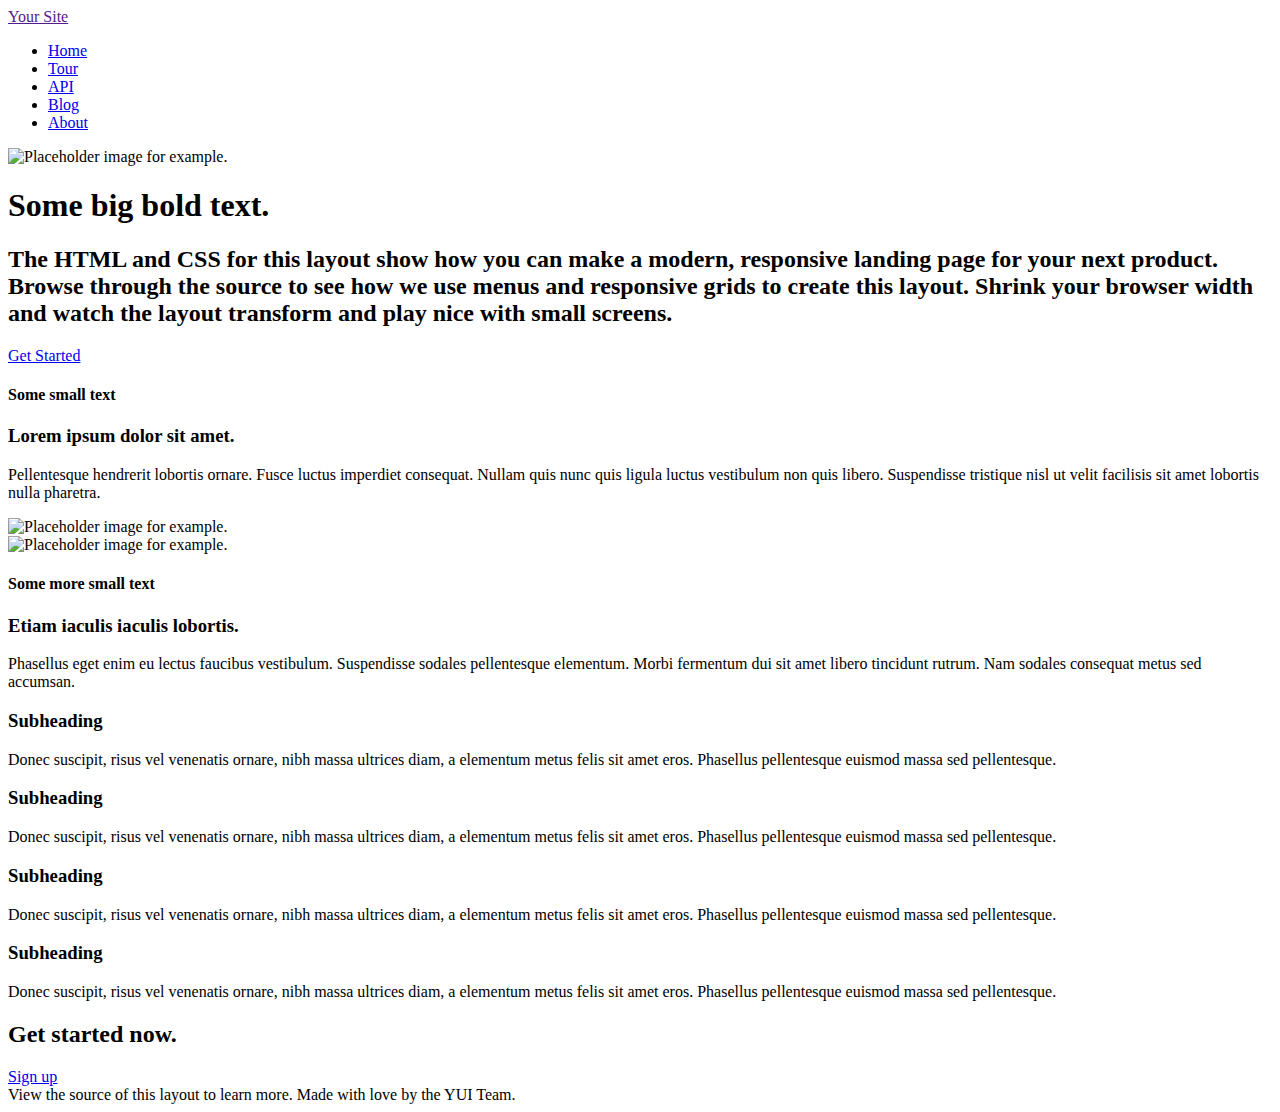
==== index.html @ 71ed709a "Initial commit with barebones index.html and some foundation css/js and file structure" ====
<!doctype html>
<html lang="en">
<head>
  <meta charset="utf-8">
  <meta name="viewport" content="width=device-width, initial-scale=1.0">
  <title>Landing Page Layout Example &ndash; Pure</title>

  <link rel="stylesheet" href="http://yui.yahooapis.com/pure/0.2.0/pure-min.css">
  <link rel="stylesheet" href="http://purecss.io/combo/1.3.7?/css/layouts/marketing.css">
</head>
<body>
  <div class="content pure-g-r">
      
      <div class="header pure-u-1">
          <div class="pure-menu pure-menu-open pure-menu-fixed pure-menu-horizontal">
              <a class="pure-menu-heading" href="">Your Site</a>

              <ul>
                  <li class="pure-menu-selected"><a href="#">Home</a></li>
                  <li><a href="#">Tour</a></li>
                  <li><a href="#">API</a></li>
                  <li><a href="#">Blog</a></li>
                  <li><a href="#">About</a></li>
              </ul>
          </div>
      </div>

      <div class="splash pure-u-1">
          <div class="pure-g-r">
              <div class="pure-u-1-3">
                  <div class="l-box splash-image">
                      <img src="http://placehold.it/500x350"
                           alt="Placeholder image for example.">
                  </div>
              </div>

              <div class="pure-u-2-3">
                  <div class="l-box splash-text">
                      <h1 class="splash-head">
                          Some big bold text.
                      </h1>

                      <h2 class="splash-subhead">
                          The HTML and CSS for this layout show how you can make a modern, responsive landing page for your next product. Browse through the source to see how we use menus and responsive grids to create this layout. Shrink your browser width and watch the layout transform and play nice with small screens.
                      </h2>

                      <p>
                          <a href="#" class="pure-button primary-button">Get Started</a>
                      </p>
                  </div>
              </div>
          </div>
      </div>

      <div class="content pure-u-1">
          <div class="pure-g-r content-ribbon">
              <div class="pure-u-2-3">
                  <div class="l-box">
                      <h4 class="content-subhead">Some small text</h4>

                      <h3>Lorem ipsum dolor sit amet.</h3>
                      <p>
                          Pellentesque hendrerit lobortis ornare. Fusce luctus imperdiet consequat. Nullam quis nunc quis ligula luctus vestibulum non quis libero. Suspendisse tristique nisl ut velit facilisis sit amet lobortis nulla pharetra.
                      </p>
                  </div>
              </div>

              <div class="pure-u-1-3">
                  <div class="l-box">
                      <img src="http://placehold.it/400x250"
                           alt="Placeholder image for example.">
                  </div>
              </div>
          </div>

          <div class="pure-g-r content-ribbon">
              <div class="pure-u-1-3">
                  <div class="l-box">
                      <img src="http://placehold.it/400x250"
                           alt="Placeholder image for example.">
                  </div>
              </div>

              <div class="pure-u-2-3">
                  <div class="l-box">
                      <h4 class="content-subhead">Some more small text</h4>

                      <h3>Etiam iaculis iaculis lobortis.</h3>
                      <p>
                          Phasellus eget enim eu lectus faucibus vestibulum. Suspendisse sodales pellentesque elementum. Morbi fermentum dui sit amet libero tincidunt rutrum. Nam sodales consequat metus sed accumsan.
                      </p>
                  </div>
              </div>
          </div>

          <div class="pure-g-r">
              <div class="pure-u-1-4">
                  <div class="l-box">
                      <h3>Subheading</h3>
                      <p>
                          Donec suscipit, risus vel venenatis ornare, nibh massa ultrices diam, a elementum metus felis sit amet eros. Phasellus pellentesque euismod massa sed pellentesque.
                      </p>
                  </div>
              </div>

              <div class="pure-u-1-4">
                  <div class="l-box">
                      <h3>Subheading</h3>
                      <p>
                          Donec suscipit, risus vel venenatis ornare, nibh massa ultrices diam, a elementum metus felis sit amet eros. Phasellus pellentesque euismod massa sed pellentesque.
                      </p>
                  </div>
              </div>

              <div class="pure-u-1-4">
                  <div class="l-box">
                      <h3>Subheading</h3>
                      <p>
                          Donec suscipit, risus vel venenatis ornare, nibh massa ultrices diam, a elementum metus felis sit amet eros. Phasellus pellentesque euismod massa sed pellentesque.
                      </p>
                  </div>
              </div>

              <div class="pure-u-1-4">
                  <div class="l-box">
                      <h3>Subheading</h3>
                      <p>
                          Donec suscipit, risus vel venenatis ornare, nibh massa ultrices diam, a elementum metus felis sit amet eros. Phasellus pellentesque euismod massa sed pellentesque.
                      </p>
                  </div>
              </div>
          </div>

          <div class="pure-g-r">
              <div class="pure-u-1">
                  <div class="l-box ribbon">
                      <h2>Get started now.</h2>
                      <a href="#" class="pure-button primary-button">Sign up</a>
                  </div>
              </div>
          </div>
      </div>

      <div class="footer pure-u-1">
          View the source of this layout to learn more. Made with love by the YUI Team.
      </div>
  </div>

  <script>
  document.write('<script src=' +
  ('__proto__' in {} ? 'js/vendor/zepto' : 'js/vendor/jquery') +
  '.js><\/script>')
  </script>
  <script src="js/foundation/foundation.js"></script>
  <script src="js/foundation/foundation.alerts.js"></script>
  <script src="js/foundation/foundation.clearing.js"></script>
  <script src="js/foundation/foundation.cookie.js"></script>
  <script src="js/foundation/foundation.joyride.js"></script>
  <script src="js/foundation/foundation.magellan.js"></script>
  <script src="js/foundation/foundation.orbit.js"></script>
  <script src="js/foundation/foundation.reveal.js"></script>
  <script src="js/foundation/foundation.section.js"></script>
  <script src="js/foundation/foundation.tooltips.js"></script>
  <script src="js/foundation/foundation.topbar.js"></script>
  <script src="js/foundation/foundation.interchange.js"></script>
  <script>
    $(document).foundation();
  </script>

  <script src="http://yui.yahooapis.com/3.10.1/build/yui/yui-min.js"></script>
  <script>
  YUI().use('node-base', 'node-event-delegate', function (Y) {
      // This just makes sure that the href="#" attached to the <a> elements
      // don't scroll you back up the page.
      Y.one('.content').delegate('click', function (e) {
          e.preventDefault();
      }, 'a[href="#"]');
  });
  </script>



</body>
</html>
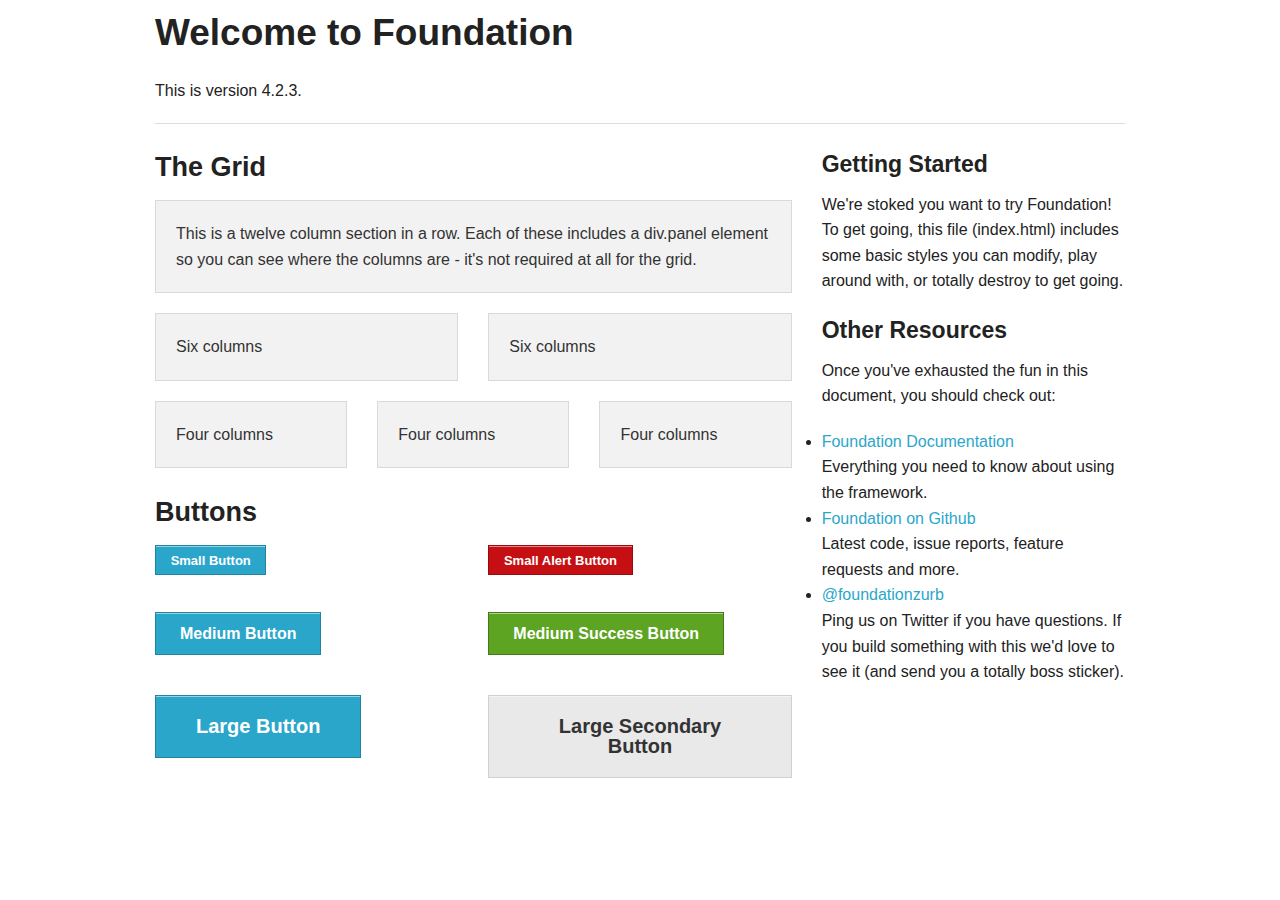
==== commit a4b82fe2: "Unfucked directories, whoops" ====
--- a/index.html
+++ b/index.html
@@ -1,185 +1,141 @@
 
-<!doctype html>
-<html lang="en">
+<!DOCTYPE html>
+<!--[if IE 8]> 				 <html class="no-js lt-ie9" lang="en" > <![endif]-->
+<!--[if gt IE 8]><!--> <html class="no-js" lang="en" > <!--<![endif]-->
+
 <head>
-  <meta charset="utf-8">
-  <meta name="viewport" content="width=device-width, initial-scale=1.0">
-  <title>Landing Page Layout Example &ndash; Pure</title>
+	<meta charset="utf-8" />
+  <meta name="viewport" content="width=device-width" />
+  <title>Foundation 4</title>
 
-  <link rel="stylesheet" href="http://yui.yahooapis.com/pure/0.2.0/pure-min.css">
-  <link rel="stylesheet" href="http://purecss.io/combo/1.3.7?/css/layouts/marketing.css">
+  
+  <link rel="stylesheet" href="stylesheets/app.css" />
+  
+
+  <script src="javascripts/vendor/custom.modernizr.js"></script>
+
 </head>
 <body>
-  <div class="content pure-g-r">
-      
-      <div class="header pure-u-1">
-          <div class="pure-menu pure-menu-open pure-menu-fixed pure-menu-horizontal">
-              <a class="pure-menu-heading" href="">Your Site</a>
 
-              <ul>
-                  <li class="pure-menu-selected"><a href="#">Home</a></li>
-                  <li><a href="#">Tour</a></li>
-                  <li><a href="#">API</a></li>
-                  <li><a href="#">Blog</a></li>
-                  <li><a href="#">About</a></li>
-              </ul>
-          </div>
+	<div class="row">
+		<div class="large-12 columns">
+			<h2>Welcome to Foundation</h2>
+			<p>This is version 4.2.3.</p>
+			<hr />
+		</div>
+	</div>
+
+	<div class="row">
+		<div class="large-8 columns">
+			<h3>The Grid</h3>
+
+			<!-- Grid Example -->
+			<div class="row">
+				<div class="large-12 columns">
+					<div class="panel">
+						<p>This is a twelve column section in a row. Each of these includes a div.panel element so you can see where the columns are - it's not required at all for the grid.</p>
+					</div>
+				</div>
+			</div>
+			<div class="row">
+				<div class="large-6 columns">
+					<div class="panel">
+						<p>Six columns</p>
+					</div>
+				</div>
+				<div class="large-6 columns">
+					<div class="panel">
+						<p>Six columns</p>
+					</div>
+				</div>
+			</div>
+			<div class="row">
+				<div class="large-4 columns">
+					<div class="panel">
+						<p>Four columns</p>
+					</div>
+				</div>
+				<div class="large-4 columns">
+					<div class="panel">
+						<p>Four columns</p>
+					</div>
+				</div>
+				<div class="large-4 columns">
+					<div class="panel">
+						<p>Four columns</p>
+					</div>
+				</div>
+			</div>
+
+			<h3>Buttons</h3>
+
+      <div class="row">
+        <div class="large-6 columns">
+          <p><a href="#" class="small button">Small Button</a></p>
+          <p><a href="#" class="button">Medium Button</a></p>
+          <p><a href="#" class="large button">Large Button</a></p>
+        </div>
+        <div class="large-6 columns">
+          <p><a href="#" class="small alert button">Small Alert Button</a></p>
+          <p><a href="#" class="success button">Medium Success Button</a></p>
+          <p><a href="#" class="large secondary button">Large Secondary Button</a></p>
+        </div>
       </div>
+		</div>
 
-      <div class="splash pure-u-1">
-          <div class="pure-g-r">
-              <div class="pure-u-1-3">
-                  <div class="l-box splash-image">
-                      <img src="http://placehold.it/500x350"
-                           alt="Placeholder image for example.">
-                  </div>
-              </div>
+		<div class="large-4 columns">
+			<h4>Getting Started</h4>
+			<p>We're stoked you want to try Foundation! To get going, this file (index.html) includes some basic styles you can modify, play around with, or totally destroy to get going.</p>
 
-              <div class="pure-u-2-3">
-                  <div class="l-box splash-text">
-                      <h1 class="splash-head">
-                          Some big bold text.
-                      </h1>
-
-                      <h2 class="splash-subhead">
-                          The HTML and CSS for this layout show how you can make a modern, responsive landing page for your next product. Browse through the source to see how we use menus and responsive grids to create this layout. Shrink your browser width and watch the layout transform and play nice with small screens.
-                      </h2>
-
-                      <p>
-                          <a href="#" class="pure-button primary-button">Get Started</a>
-                      </p>
-                  </div>
-              </div>
-          </div>
-      </div>
-
-      <div class="content pure-u-1">
-          <div class="pure-g-r content-ribbon">
-              <div class="pure-u-2-3">
-                  <div class="l-box">
-                      <h4 class="content-subhead">Some small text</h4>
-
-                      <h3>Lorem ipsum dolor sit amet.</h3>
-                      <p>
-                          Pellentesque hendrerit lobortis ornare. Fusce luctus imperdiet consequat. Nullam quis nunc quis ligula luctus vestibulum non quis libero. Suspendisse tristique nisl ut velit facilisis sit amet lobortis nulla pharetra.
-                      </p>
-                  </div>
-              </div>
-
-              <div class="pure-u-1-3">
-                  <div class="l-box">
-                      <img src="http://placehold.it/400x250"
-                           alt="Placeholder image for example.">
-                  </div>
-              </div>
-          </div>
-
-          <div class="pure-g-r content-ribbon">
-              <div class="pure-u-1-3">
-                  <div class="l-box">
-                      <img src="http://placehold.it/400x250"
-                           alt="Placeholder image for example.">
-                  </div>
-              </div>
-
-              <div class="pure-u-2-3">
-                  <div class="l-box">
-                      <h4 class="content-subhead">Some more small text</h4>
-
-                      <h3>Etiam iaculis iaculis lobortis.</h3>
-                      <p>
-                          Phasellus eget enim eu lectus faucibus vestibulum. Suspendisse sodales pellentesque elementum. Morbi fermentum dui sit amet libero tincidunt rutrum. Nam sodales consequat metus sed accumsan.
-                      </p>
-                  </div>
-              </div>
-          </div>
-
-          <div class="pure-g-r">
-              <div class="pure-u-1-4">
-                  <div class="l-box">
-                      <h3>Subheading</h3>
-                      <p>
-                          Donec suscipit, risus vel venenatis ornare, nibh massa ultrices diam, a elementum metus felis sit amet eros. Phasellus pellentesque euismod massa sed pellentesque.
-                      </p>
-                  </div>
-              </div>
-
-              <div class="pure-u-1-4">
-                  <div class="l-box">
-                      <h3>Subheading</h3>
-                      <p>
-                          Donec suscipit, risus vel venenatis ornare, nibh massa ultrices diam, a elementum metus felis sit amet eros. Phasellus pellentesque euismod massa sed pellentesque.
-                      </p>
-                  </div>
-              </div>
-
-              <div class="pure-u-1-4">
-                  <div class="l-box">
-                      <h3>Subheading</h3>
-                      <p>
-                          Donec suscipit, risus vel venenatis ornare, nibh massa ultrices diam, a elementum metus felis sit amet eros. Phasellus pellentesque euismod massa sed pellentesque.
-                      </p>
-                  </div>
-              </div>
-
-              <div class="pure-u-1-4">
-                  <div class="l-box">
-                      <h3>Subheading</h3>
-                      <p>
-                          Donec suscipit, risus vel venenatis ornare, nibh massa ultrices diam, a elementum metus felis sit amet eros. Phasellus pellentesque euismod massa sed pellentesque.
-                      </p>
-                  </div>
-              </div>
-          </div>
-
-          <div class="pure-g-r">
-              <div class="pure-u-1">
-                  <div class="l-box ribbon">
-                      <h2>Get started now.</h2>
-                      <a href="#" class="pure-button primary-button">Sign up</a>
-                  </div>
-              </div>
-          </div>
-      </div>
-
-      <div class="footer pure-u-1">
-          View the source of this layout to learn more. Made with love by the YUI Team.
-      </div>
-  </div>
+			<h4>Other Resources</h4>
+			<p>Once you've exhausted the fun in this document, you should check out:</p>
+			<ul class="disc">
+				<li><a href="http://foundation.zurb.com/docs">Foundation Documentation</a><br />Everything you need to know about using the framework.</li>
+				<li><a href="http://github.com/zurb/foundation">Foundation on Github</a><br />Latest code, issue reports, feature requests and more.</li>
+				<li><a href="http://twitter.com/foundationzurb">@foundationzurb</a><br />Ping us on Twitter if you have questions. If you build something with this we'd love to see it (and send you a totally boss sticker).</li>
+			</ul>
+		</div>
+	</div>
 
   <script>
   document.write('<script src=' +
-  ('__proto__' in {} ? 'js/vendor/zepto' : 'js/vendor/jquery') +
+  ('__proto__' in {} ? 'javascripts/vendor/zepto' : 'javascripts/vendor/jquery') +
   '.js><\/script>')
   </script>
-  <script src="js/foundation/foundation.js"></script>
-  <script src="js/foundation/foundation.alerts.js"></script>
-  <script src="js/foundation/foundation.clearing.js"></script>
-  <script src="js/foundation/foundation.cookie.js"></script>
-  <script src="js/foundation/foundation.joyride.js"></script>
-  <script src="js/foundation/foundation.magellan.js"></script>
-  <script src="js/foundation/foundation.orbit.js"></script>
-  <script src="js/foundation/foundation.reveal.js"></script>
-  <script src="js/foundation/foundation.section.js"></script>
-  <script src="js/foundation/foundation.tooltips.js"></script>
-  <script src="js/foundation/foundation.topbar.js"></script>
-  <script src="js/foundation/foundation.interchange.js"></script>
+  
+  <script src="javascripts/foundation/foundation.js"></script>
+	
+	<script src="javascripts/foundation/foundation.alerts.js"></script>
+	
+	<script src="javascripts/foundation/foundation.clearing.js"></script>
+	
+	<script src="javascripts/foundation/foundation.cookie.js"></script>
+	
+	<script src="javascripts/foundation/foundation.dropdown.js"></script>
+	
+	<script src="javascripts/foundation/foundation.forms.js"></script>
+	
+	<script src="javascripts/foundation/foundation.interchange.js"></script>
+	
+	<script src="javascripts/foundation/foundation.joyride.js"></script>
+	
+	<script src="javascripts/foundation/foundation.magellan.js"></script>
+	
+	<script src="javascripts/foundation/foundation.orbit.js"></script>
+	
+	<script src="javascripts/foundation/foundation.placeholder.js"></script>
+	
+	<script src="javascripts/foundation/foundation.reveal.js"></script>
+	
+	<script src="javascripts/foundation/foundation.section.js"></script>
+	
+	<script src="javascripts/foundation/foundation.tooltips.js"></script>
+	
+	<script src="javascripts/foundation/foundation.topbar.js"></script>
+	
+  
   <script>
     $(document).foundation();
   </script>
-
-  <script src="http://yui.yahooapis.com/3.10.1/build/yui/yui-min.js"></script>
-  <script>
-  YUI().use('node-base', 'node-event-delegate', function (Y) {
-      // This just makes sure that the href="#" attached to the <a> elements
-      // don't scroll you back up the page.
-      Y.one('.content').delegate('click', function (e) {
-          e.preventDefault();
-      }, 'a[href="#"]');
-  });
-  </script>
-
-
-
 </body>
 </html>
--- a/stylesheets/app.css
+++ b/stylesheets/app.css
@@ -0,0 +1,6715 @@
+@charset "UTF-8";
+/* normalize.css v2.1.1 | MIT License | git.io/normalize */
+/* ==========================================================================
+   HTML5 display definitions
+   ========================================================================== */
+/**
+ * Correct `block` display not defined in IE 8/9.
+ */
+/* line 22, ../sass/_normalize.scss */
+article,
+aside,
+details,
+figcaption,
+figure,
+footer,
+header,
+hgroup,
+main,
+nav,
+section,
+summary {
+  display: block;
+}
+
+/**
+ * Correct `inline-block` display not defined in IE 8/9.
+ */
+/* line 32, ../sass/_normalize.scss */
+audio,
+canvas,
+video {
+  display: inline-block;
+}
+
+/**
+ * Prevent modern browsers from displaying `audio` without controls.
+ * Remove excess height in iOS 5 devices.
+ */
+/* line 41, ../sass/_normalize.scss */
+audio:not([controls]) {
+  display: none;
+  height: 0;
+}
+
+/**
+ * Address styling not present in IE 8/9.
+ */
+/* line 50, ../sass/_normalize.scss */
+[hidden] {
+  display: none;
+}
+
+/* ==========================================================================
+   Base
+   ========================================================================== */
+/**
+ * 1. Prevent system color scheme's background color being used in Firefox, IE,
+ *    and Opera.
+ * 2. Prevent system color scheme's text color being used in Firefox, IE, and
+ *    Opera.
+ * 3. Set default font family to sans-serif.
+ * 4. Prevent iOS text size adjust after orientation change, without disabling
+ *    user zoom.
+ */
+/* line 68, ../sass/_normalize.scss */
+html {
+  background: #fff;
+  /* 1 */
+  color: #000;
+  /* 2 */
+  font-family: sans-serif;
+  /* 3 */
+  -ms-text-size-adjust: 100%;
+  /* 4 */
+  -webkit-text-size-adjust: 100%;
+  /* 4 */
+}
+
+/**
+ * Remove default margin.
+ */
+/* line 80, ../sass/_normalize.scss */
+body {
+  margin: 0;
+}
+
+/* ==========================================================================
+   Links
+   ========================================================================== */
+/**
+ * Address `outline` inconsistency between Chrome and other browsers.
+ */
+/* line 92, ../sass/_normalize.scss */
+a:focus {
+  outline: thin dotted;
+}
+
+/**
+ * Improve readability when focused and also mouse hovered in all browsers.
+ */
+/* line 101, ../sass/_normalize.scss */
+a:active,
+a:hover {
+  outline: 0;
+}
+
+/* ==========================================================================
+   Typography
+   ========================================================================== */
+/**
+ * Address variable `h1` font-size and margin within `section` and `article`
+ * contexts in Firefox 4+, Safari 5, and Chrome.
+ */
+/* line 114, ../sass/_normalize.scss */
+h1 {
+  font-size: 2em;
+  margin: 0.67em 0;
+}
+
+/**
+ * Address styling not present in IE 8/9, Safari 5, and Chrome.
+ */
+/* line 123, ../sass/_normalize.scss */
+abbr[title] {
+  border-bottom: 1px dotted;
+}
+
+/**
+ * Address style set to `bolder` in Firefox 4+, Safari 5, and Chrome.
+ */
+/* line 132, ../sass/_normalize.scss */
+b,
+strong {
+  font-weight: bold;
+}
+
+/**
+ * Address styling not present in Safari 5 and Chrome.
+ */
+/* line 140, ../sass/_normalize.scss */
+dfn {
+  font-style: italic;
+}
+
+/**
+ * Address differences between Firefox and other browsers.
+ */
+/* line 148, ../sass/_normalize.scss */
+hr {
+  -moz-box-sizing: content-box;
+  box-sizing: content-box;
+  height: 0;
+}
+
+/**
+ * Address styling not present in IE 8/9.
+ */
+/* line 158, ../sass/_normalize.scss */
+mark {
+  background: #ff0;
+  color: #000;
+}
+
+/**
+ * Correct font family set oddly in Safari 5 and Chrome.
+ */
+/* line 170, ../sass/_normalize.scss */
+code,
+kbd,
+pre,
+samp {
+  font-family: monospace, serif;
+  font-size: 1em;
+}
+
+/**
+ * Improve readability of pre-formatted text in all browsers.
+ */
+/* line 179, ../sass/_normalize.scss */
+pre {
+  white-space: pre-wrap;
+}
+
+/**
+ * Set consistent quote types.
+ */
+/* line 187, ../sass/_normalize.scss */
+q {
+  quotes: "\201C" "\201D" "\2018" "\2019";
+}
+
+/**
+ * Address inconsistent and variable font size in all browsers.
+ */
+/* line 195, ../sass/_normalize.scss */
+small {
+  font-size: 80%;
+}
+
+/**
+ * Prevent `sub` and `sup` affecting `line-height` in all browsers.
+ */
+/* line 204, ../sass/_normalize.scss */
+sub,
+sup {
+  font-size: 75%;
+  line-height: 0;
+  position: relative;
+  vertical-align: baseline;
+}
+
+/* line 211, ../sass/_normalize.scss */
+sup {
+  top: -0.5em;
+}
+
+/* line 215, ../sass/_normalize.scss */
+sub {
+  bottom: -0.25em;
+}
+
+/* ==========================================================================
+   Embedded content
+   ========================================================================== */
+/**
+ * Remove border when inside `a` element in IE 8/9.
+ */
+/* line 227, ../sass/_normalize.scss */
+img {
+  border: 0;
+}
+
+/**
+ * Correct overflow displayed oddly in IE 9.
+ */
+/* line 235, ../sass/_normalize.scss */
+svg:not(:root) {
+  overflow: hidden;
+}
+
+/* ==========================================================================
+   Figures
+   ========================================================================== */
+/**
+ * Address margin not present in IE 8/9 and Safari 5.
+ */
+/* line 247, ../sass/_normalize.scss */
+figure {
+  margin: 0;
+}
+
+/* ==========================================================================
+   Forms
+   ========================================================================== */
+/**
+ * Define consistent border, margin, and padding.
+ */
+/* line 259, ../sass/_normalize.scss */
+fieldset {
+  border: 1px solid #c0c0c0;
+  margin: 0 2px;
+  padding: 0.35em 0.625em 0.75em;
+}
+
+/**
+ * 1. Correct `color` not being inherited in IE 8/9.
+ * 2. Remove padding so people aren't caught out if they zero out fieldsets.
+ */
+/* line 270, ../sass/_normalize.scss */
+legend {
+  border: 0;
+  /* 1 */
+  padding: 0;
+  /* 2 */
+}
+
+/**
+ * 1. Correct font family not being inherited in all browsers.
+ * 2. Correct font size not being inherited in all browsers.
+ * 3. Address margins set differently in Firefox 4+, Safari 5, and Chrome.
+ */
+/* line 284, ../sass/_normalize.scss */
+button,
+input,
+select,
+textarea {
+  font-family: inherit;
+  /* 1 */
+  font-size: 100%;
+  /* 2 */
+  margin: 0;
+  /* 3 */
+}
+
+/**
+ * Address Firefox 4+ setting `line-height` on `input` using `!important` in
+ * the UA stylesheet.
+ */
+/* line 296, ../sass/_normalize.scss */
+button,
+input {
+  line-height: normal;
+}
+
+/**
+ * Address inconsistent `text-transform` inheritance for `button` and `select`.
+ * All other form control elements do not inherit `text-transform` values.
+ * Correct `button` style inheritance in Chrome, Safari 5+, and IE 8+.
+ * Correct `select` style inheritance in Firefox 4+ and Opera.
+ */
+/* line 308, ../sass/_normalize.scss */
+button,
+select {
+  text-transform: none;
+}
+
+/**
+ * 1. Avoid the WebKit bug in Android 4.0.* where (2) destroys native `audio`
+ *    and `video` controls.
+ * 2. Correct inability to style clickable `input` types in iOS.
+ * 3. Improve usability and consistency of cursor style between image-type
+ *    `input` and others.
+ */
+/* line 323, ../sass/_normalize.scss */
+button,
+html input[type="button"],
+input[type="reset"],
+input[type="submit"] {
+  -webkit-appearance: button;
+  /* 2 */
+  cursor: pointer;
+  /* 3 */
+}
+
+/**
+ * Re-set default cursor for disabled elements.
+ */
+/* line 333, ../sass/_normalize.scss */
+button[disabled],
+html input[disabled] {
+  cursor: default;
+}
+
+/**
+ * 1. Address box sizing set to `content-box` in IE 8/9.
+ * 2. Remove excess padding in IE 8/9.
+ */
+/* line 343, ../sass/_normalize.scss */
+input[type="checkbox"],
+input[type="radio"] {
+  box-sizing: border-box;
+  /* 1 */
+  padding: 0;
+  /* 2 */
+}
+
+/**
+ * 1. Address `appearance` set to `searchfield` in Safari 5 and Chrome.
+ * 2. Address `box-sizing` set to `border-box` in Safari 5 and Chrome
+ *    (include `-moz` to future-proof).
+ */
+/* line 354, ../sass/_normalize.scss */
+input[type="search"] {
+  -webkit-appearance: textfield;
+  /* 1 */
+  -moz-box-sizing: content-box;
+  -webkit-box-sizing: content-box;
+  /* 2 */
+  box-sizing: content-box;
+}
+
+/**
+ * Remove inner padding and search cancel button in Safari 5 and Chrome
+ * on OS X.
+ */
+/* line 367, ../sass/_normalize.scss */
+input[type="search"]::-webkit-search-cancel-button,
+input[type="search"]::-webkit-search-decoration {
+  -webkit-appearance: none;
+}
+
+/**
+ * Remove inner padding and border in Firefox 4+.
+ */
+/* line 376, ../sass/_normalize.scss */
+button::-moz-focus-inner,
+input::-moz-focus-inner {
+  border: 0;
+  padding: 0;
+}
+
+/**
+ * 1. Remove default vertical scrollbar in IE 8/9.
+ * 2. Improve readability and alignment in all browsers.
+ */
+/* line 386, ../sass/_normalize.scss */
+textarea {
+  overflow: auto;
+  /* 1 */
+  vertical-align: top;
+  /* 2 */
+}
+
+/* ==========================================================================
+   Tables
+   ========================================================================== */
+/**
+ * Remove most spacing between table cells.
+ */
+/* line 399, ../sass/_normalize.scss */
+table {
+  border-collapse: collapse;
+  border-spacing: 0;
+}
+
+/* line 241, ../../../../../../../../Library/Ruby/Gems/1.8/gems/zurb-foundation-4.2.3/scss/foundation/components/_global.scss */
+*,
+*:before,
+*:after {
+  -moz-box-sizing: border-box;
+  -webkit-box-sizing: border-box;
+  box-sizing: border-box;
+}
+
+/* line 246, ../../../../../../../../Library/Ruby/Gems/1.8/gems/zurb-foundation-4.2.3/scss/foundation/components/_global.scss */
+html,
+body {
+  font-size: 100%;
+}
+
+/* line 249, ../../../../../../../../Library/Ruby/Gems/1.8/gems/zurb-foundation-4.2.3/scss/foundation/components/_global.scss */
+body {
+  background: white;
+  color: #222222;
+  padding: 0;
+  margin: 0;
+  font-family: "Helvetica Neue", "Helvetica", Helvetica, Arial, sans-serif;
+  font-weight: normal;
+  font-style: normal;
+  line-height: 1;
+  position: relative;
+  cursor: default;
+}
+
+/* line 262, ../../../../../../../../Library/Ruby/Gems/1.8/gems/zurb-foundation-4.2.3/scss/foundation/components/_global.scss */
+a:hover {
+  cursor: pointer;
+}
+
+/* line 265, ../../../../../../../../Library/Ruby/Gems/1.8/gems/zurb-foundation-4.2.3/scss/foundation/components/_global.scss */
+a:focus {
+  outline: none;
+}
+
+/* line 270, ../../../../../../../../Library/Ruby/Gems/1.8/gems/zurb-foundation-4.2.3/scss/foundation/components/_global.scss */
+img,
+object,
+embed {
+  max-width: 100%;
+  height: auto;
+}
+
+/* line 273, ../../../../../../../../Library/Ruby/Gems/1.8/gems/zurb-foundation-4.2.3/scss/foundation/components/_global.scss */
+object,
+embed {
+  height: 100%;
+}
+
+/* line 274, ../../../../../../../../Library/Ruby/Gems/1.8/gems/zurb-foundation-4.2.3/scss/foundation/components/_global.scss */
+img {
+  -ms-interpolation-mode: bicubic;
+}
+
+/* line 280, ../../../../../../../../Library/Ruby/Gems/1.8/gems/zurb-foundation-4.2.3/scss/foundation/components/_global.scss */
+#map_canvas img,
+#map_canvas embed,
+#map_canvas object,
+.map_canvas img,
+.map_canvas embed,
+.map_canvas object {
+  max-width: none !important;
+}
+
+/* line 285, ../../../../../../../../Library/Ruby/Gems/1.8/gems/zurb-foundation-4.2.3/scss/foundation/components/_global.scss */
+.left {
+  float: left !important;
+}
+
+/* line 286, ../../../../../../../../Library/Ruby/Gems/1.8/gems/zurb-foundation-4.2.3/scss/foundation/components/_global.scss */
+.right {
+  float: right !important;
+}
+
+/* line 287, ../../../../../../../../Library/Ruby/Gems/1.8/gems/zurb-foundation-4.2.3/scss/foundation/components/_global.scss */
+.text-left {
+  text-align: left !important;
+}
+
+/* line 288, ../../../../../../../../Library/Ruby/Gems/1.8/gems/zurb-foundation-4.2.3/scss/foundation/components/_global.scss */
+.text-right {
+  text-align: right !important;
+}
+
+/* line 289, ../../../../../../../../Library/Ruby/Gems/1.8/gems/zurb-foundation-4.2.3/scss/foundation/components/_global.scss */
+.text-center {
+  text-align: center !important;
+}
+
+/* line 290, ../../../../../../../../Library/Ruby/Gems/1.8/gems/zurb-foundation-4.2.3/scss/foundation/components/_global.scss */
+.text-justify {
+  text-align: justify !important;
+}
+
+/* line 291, ../../../../../../../../Library/Ruby/Gems/1.8/gems/zurb-foundation-4.2.3/scss/foundation/components/_global.scss */
+.hide {
+  display: none;
+}
+
+/* line 297, ../../../../../../../../Library/Ruby/Gems/1.8/gems/zurb-foundation-4.2.3/scss/foundation/components/_global.scss */
+.antialiased {
+  -webkit-font-smoothing: antialiased;
+}
+
+/* line 300, ../../../../../../../../Library/Ruby/Gems/1.8/gems/zurb-foundation-4.2.3/scss/foundation/components/_global.scss */
+img {
+  display: inline-block;
+  vertical-align: middle;
+}
+
+/* line 310, ../../../../../../../../Library/Ruby/Gems/1.8/gems/zurb-foundation-4.2.3/scss/foundation/components/_global.scss */
+textarea {
+  height: auto;
+  min-height: 50px;
+}
+
+/* line 313, ../../../../../../../../Library/Ruby/Gems/1.8/gems/zurb-foundation-4.2.3/scss/foundation/components/_global.scss */
+select {
+  width: 100%;
+}
+
+/* Grid HTML Classes */
+/* line 116, ../../../../../../../../Library/Ruby/Gems/1.8/gems/zurb-foundation-4.2.3/scss/foundation/components/_grid.scss */
+.row {
+  width: 100%;
+  margin-left: auto;
+  margin-right: auto;
+  margin-top: 0;
+  margin-bottom: 0;
+  max-width: 62.5em;
+  *zoom: 1;
+}
+/* line 121, ../../../../../../../../Library/Ruby/Gems/1.8/gems/zurb-foundation-4.2.3/scss/foundation/components/_global.scss */
+.row:before, .row:after {
+  content: " ";
+  display: table;
+}
+/* line 122, ../../../../../../../../Library/Ruby/Gems/1.8/gems/zurb-foundation-4.2.3/scss/foundation/components/_global.scss */
+.row:after {
+  clear: both;
+}
+/* line 121, ../../../../../../../../Library/Ruby/Gems/1.8/gems/zurb-foundation-4.2.3/scss/foundation/components/_grid.scss */
+.row.collapse .column,
+.row.collapse .columns {
+  position: relative;
+  padding-left: 0;
+  padding-right: 0;
+  float: left;
+}
+/* line 124, ../../../../../../../../Library/Ruby/Gems/1.8/gems/zurb-foundation-4.2.3/scss/foundation/components/_grid.scss */
+.row .row {
+  width: auto;
+  margin-left: -0.9375em;
+  margin-right: -0.9375em;
+  margin-top: 0;
+  margin-bottom: 0;
+  max-width: none;
+  *zoom: 1;
+}
+/* line 121, ../../../../../../../../Library/Ruby/Gems/1.8/gems/zurb-foundation-4.2.3/scss/foundation/components/_global.scss */
+.row .row:before, .row .row:after {
+  content: " ";
+  display: table;
+}
+/* line 122, ../../../../../../../../Library/Ruby/Gems/1.8/gems/zurb-foundation-4.2.3/scss/foundation/components/_global.scss */
+.row .row:after {
+  clear: both;
+}
+/* line 125, ../../../../../../../../Library/Ruby/Gems/1.8/gems/zurb-foundation-4.2.3/scss/foundation/components/_grid.scss */
+.row .row.collapse {
+  width: auto;
+  margin: 0;
+  max-width: none;
+  *zoom: 1;
+}
+/* line 121, ../../../../../../../../Library/Ruby/Gems/1.8/gems/zurb-foundation-4.2.3/scss/foundation/components/_global.scss */
+.row .row.collapse:before, .row .row.collapse:after {
+  content: " ";
+  display: table;
+}
+/* line 122, ../../../../../../../../Library/Ruby/Gems/1.8/gems/zurb-foundation-4.2.3/scss/foundation/components/_global.scss */
+.row .row.collapse:after {
+  clear: both;
+}
+
+/* line 130, ../../../../../../../../Library/Ruby/Gems/1.8/gems/zurb-foundation-4.2.3/scss/foundation/components/_grid.scss */
+.column,
+.columns {
+  position: relative;
+  padding-left: 0.9375em;
+  padding-right: 0.9375em;
+  width: 100%;
+  float: left;
+}
+
+@media only screen {
+  /* line 135, ../../../../../../../../Library/Ruby/Gems/1.8/gems/zurb-foundation-4.2.3/scss/foundation/components/_grid.scss */
+  .column,
+  .columns {
+    position: relative;
+    padding-left: 0.9375em;
+    padding-right: 0.9375em;
+    float: left;
+  }
+
+  /* line 138, ../../../../../../../../Library/Ruby/Gems/1.8/gems/zurb-foundation-4.2.3/scss/foundation/components/_grid.scss */
+  .small-1 {
+    position: relative;
+    width: 8.33333%;
+  }
+
+  /* line 138, ../../../../../../../../Library/Ruby/Gems/1.8/gems/zurb-foundation-4.2.3/scss/foundation/components/_grid.scss */
+  .small-2 {
+    position: relative;
+    width: 16.66667%;
+  }
+
+  /* line 138, ../../../../../../../../Library/Ruby/Gems/1.8/gems/zurb-foundation-4.2.3/scss/foundation/components/_grid.scss */
+  .small-3 {
+    position: relative;
+    width: 25%;
+  }
+
+  /* line 138, ../../../../../../../../Library/Ruby/Gems/1.8/gems/zurb-foundation-4.2.3/scss/foundation/components/_grid.scss */
+  .small-4 {
+    position: relative;
+    width: 33.33333%;
+  }
+
+  /* line 138, ../../../../../../../../Library/Ruby/Gems/1.8/gems/zurb-foundation-4.2.3/scss/foundation/components/_grid.scss */
+  .small-5 {
+    position: relative;
+    width: 41.66667%;
+  }
+
+  /* line 138, ../../../../../../../../Library/Ruby/Gems/1.8/gems/zurb-foundation-4.2.3/scss/foundation/components/_grid.scss */
+  .small-6 {
+    position: relative;
+    width: 50%;
+  }
+
+  /* line 138, ../../../../../../../../Library/Ruby/Gems/1.8/gems/zurb-foundation-4.2.3/scss/foundation/components/_grid.scss */
+  .small-7 {
+    position: relative;
+    width: 58.33333%;
+  }
+
+  /* line 138, ../../../../../../../../Library/Ruby/Gems/1.8/gems/zurb-foundation-4.2.3/scss/foundation/components/_grid.scss */
+  .small-8 {
+    position: relative;
+    width: 66.66667%;
+  }
+
+  /* line 138, ../../../../../../../../Library/Ruby/Gems/1.8/gems/zurb-foundation-4.2.3/scss/foundation/components/_grid.scss */
+  .small-9 {
+    position: relative;
+    width: 75%;
+  }
+
+  /* line 138, ../../../../../../../../Library/Ruby/Gems/1.8/gems/zurb-foundation-4.2.3/scss/foundation/components/_grid.scss */
+  .small-10 {
+    position: relative;
+    width: 83.33333%;
+  }
+
+  /* line 138, ../../../../../../../../Library/Ruby/Gems/1.8/gems/zurb-foundation-4.2.3/scss/foundation/components/_grid.scss */
+  .small-11 {
+    position: relative;
+    width: 91.66667%;
+  }
+
+  /* line 138, ../../../../../../../../Library/Ruby/Gems/1.8/gems/zurb-foundation-4.2.3/scss/foundation/components/_grid.scss */
+  .small-12 {
+    position: relative;
+    width: 100%;
+  }
+
+  /* line 142, ../../../../../../../../Library/Ruby/Gems/1.8/gems/zurb-foundation-4.2.3/scss/foundation/components/_grid.scss */
+  .small-offset-0 {
+    position: relative;
+    margin-left: 0%;
+  }
+
+  /* line 142, ../../../../../../../../Library/Ruby/Gems/1.8/gems/zurb-foundation-4.2.3/scss/foundation/components/_grid.scss */
+  .small-offset-1 {
+    position: relative;
+    margin-left: 8.33333%;
+  }
+
+  /* line 142, ../../../../../../../../Library/Ruby/Gems/1.8/gems/zurb-foundation-4.2.3/scss/foundation/components/_grid.scss */
+  .small-offset-2 {
+    position: relative;
+    margin-left: 16.66667%;
+  }
+
+  /* line 142, ../../../../../../../../Library/Ruby/Gems/1.8/gems/zurb-foundation-4.2.3/scss/foundation/components/_grid.scss */
+  .small-offset-3 {
+    position: relative;
+    margin-left: 25%;
+  }
+
+  /* line 142, ../../../../../../../../Library/Ruby/Gems/1.8/gems/zurb-foundation-4.2.3/scss/foundation/components/_grid.scss */
+  .small-offset-4 {
+    position: relative;
+    margin-left: 33.33333%;
+  }
+
+  /* line 142, ../../../../../../../../Library/Ruby/Gems/1.8/gems/zurb-foundation-4.2.3/scss/foundation/components/_grid.scss */
+  .small-offset-5 {
+    position: relative;
+    margin-left: 41.66667%;
+  }
+
+  /* line 142, ../../../../../../../../Library/Ruby/Gems/1.8/gems/zurb-foundation-4.2.3/scss/foundation/components/_grid.scss */
+  .small-offset-6 {
+    position: relative;
+    margin-left: 50%;
+  }
+
+  /* line 142, ../../../../../../../../Library/Ruby/Gems/1.8/gems/zurb-foundation-4.2.3/scss/foundation/components/_grid.scss */
+  .small-offset-7 {
+    position: relative;
+    margin-left: 58.33333%;
+  }
+
+  /* line 142, ../../../../../../../../Library/Ruby/Gems/1.8/gems/zurb-foundation-4.2.3/scss/foundation/components/_grid.scss */
+  .small-offset-8 {
+    position: relative;
+    margin-left: 66.66667%;
+  }
+
+  /* line 142, ../../../../../../../../Library/Ruby/Gems/1.8/gems/zurb-foundation-4.2.3/scss/foundation/components/_grid.scss */
+  .small-offset-9 {
+    position: relative;
+    margin-left: 75%;
+  }
+
+  /* line 142, ../../../../../../../../Library/Ruby/Gems/1.8/gems/zurb-foundation-4.2.3/scss/foundation/components/_grid.scss */
+  .small-offset-10 {
+    position: relative;
+    margin-left: 83.33333%;
+  }
+
+  /* line 145, ../../../../../../../../Library/Ruby/Gems/1.8/gems/zurb-foundation-4.2.3/scss/foundation/components/_grid.scss */
+  [class*="column"] + [class*="column"]:last-child {
+    float: right;
+  }
+
+  /* line 146, ../../../../../../../../Library/Ruby/Gems/1.8/gems/zurb-foundation-4.2.3/scss/foundation/components/_grid.scss */
+  [class*="column"] + [class*="column"].end {
+    float: left;
+  }
+
+  /* line 149, ../../../../../../../../Library/Ruby/Gems/1.8/gems/zurb-foundation-4.2.3/scss/foundation/components/_grid.scss */
+  .column.small-centered,
+  .columns.small-centered {
+    position: relative;
+    margin-left: auto;
+    margin-right: auto;
+    float: none !important;
+  }
+}
+/* Styles for screens that are atleast 768px; */
+@media only screen and (min-width: 768px) {
+  /* line 156, ../../../../../../../../Library/Ruby/Gems/1.8/gems/zurb-foundation-4.2.3/scss/foundation/components/_grid.scss */
+  .large-1 {
+    position: relative;
+    width: 8.33333%;
+  }
+
+  /* line 156, ../../../../../../../../Library/Ruby/Gems/1.8/gems/zurb-foundation-4.2.3/scss/foundation/components/_grid.scss */
+  .large-2 {
+    position: relative;
+    width: 16.66667%;
+  }
+
+  /* line 156, ../../../../../../../../Library/Ruby/Gems/1.8/gems/zurb-foundation-4.2.3/scss/foundation/components/_grid.scss */
+  .large-3 {
+    position: relative;
+    width: 25%;
+  }
+
+  /* line 156, ../../../../../../../../Library/Ruby/Gems/1.8/gems/zurb-foundation-4.2.3/scss/foundation/components/_grid.scss */
+  .large-4 {
+    position: relative;
+    width: 33.33333%;
+  }
+
+  /* line 156, ../../../../../../../../Library/Ruby/Gems/1.8/gems/zurb-foundation-4.2.3/scss/foundation/components/_grid.scss */
+  .large-5 {
+    position: relative;
+    width: 41.66667%;
+  }
+
+  /* line 156, ../../../../../../../../Library/Ruby/Gems/1.8/gems/zurb-foundation-4.2.3/scss/foundation/components/_grid.scss */
+  .large-6 {
+    position: relative;
+    width: 50%;
+  }
+
+  /* line 156, ../../../../../../../../Library/Ruby/Gems/1.8/gems/zurb-foundation-4.2.3/scss/foundation/components/_grid.scss */
+  .large-7 {
+    position: relative;
+    width: 58.33333%;
+  }
+
+  /* line 156, ../../../../../../../../Library/Ruby/Gems/1.8/gems/zurb-foundation-4.2.3/scss/foundation/components/_grid.scss */
+  .large-8 {
+    position: relative;
+    width: 66.66667%;
+  }
+
+  /* line 156, ../../../../../../../../Library/Ruby/Gems/1.8/gems/zurb-foundation-4.2.3/scss/foundation/components/_grid.scss */
+  .large-9 {
+    position: relative;
+    width: 75%;
+  }
+
+  /* line 156, ../../../../../../../../Library/Ruby/Gems/1.8/gems/zurb-foundation-4.2.3/scss/foundation/components/_grid.scss */
+  .large-10 {
+    position: relative;
+    width: 83.33333%;
+  }
+
+  /* line 156, ../../../../../../../../Library/Ruby/Gems/1.8/gems/zurb-foundation-4.2.3/scss/foundation/components/_grid.scss */
+  .large-11 {
+    position: relative;
+    width: 91.66667%;
+  }
+
+  /* line 156, ../../../../../../../../Library/Ruby/Gems/1.8/gems/zurb-foundation-4.2.3/scss/foundation/components/_grid.scss */
+  .large-12 {
+    position: relative;
+    width: 100%;
+  }
+
+  /* line 160, ../../../../../../../../Library/Ruby/Gems/1.8/gems/zurb-foundation-4.2.3/scss/foundation/components/_grid.scss */
+  .row .large-offset-0 {
+    position: relative;
+    margin-left: 0%;
+  }
+
+  /* line 160, ../../../../../../../../Library/Ruby/Gems/1.8/gems/zurb-foundation-4.2.3/scss/foundation/components/_grid.scss */
+  .row .large-offset-1 {
+    position: relative;
+    margin-left: 8.33333%;
+  }
+
+  /* line 160, ../../../../../../../../Library/Ruby/Gems/1.8/gems/zurb-foundation-4.2.3/scss/foundation/components/_grid.scss */
+  .row .large-offset-2 {
+    position: relative;
+    margin-left: 16.66667%;
+  }
+
+  /* line 160, ../../../../../../../../Library/Ruby/Gems/1.8/gems/zurb-foundation-4.2.3/scss/foundation/components/_grid.scss */
+  .row .large-offset-3 {
+    position: relative;
+    margin-left: 25%;
+  }
+
+  /* line 160, ../../../../../../../../Library/Ruby/Gems/1.8/gems/zurb-foundation-4.2.3/scss/foundation/components/_grid.scss */
+  .row .large-offset-4 {
+    position: relative;
+    margin-left: 33.33333%;
+  }
+
+  /* line 160, ../../../../../../../../Library/Ruby/Gems/1.8/gems/zurb-foundation-4.2.3/scss/foundation/components/_grid.scss */
+  .row .large-offset-5 {
+    position: relative;
+    margin-left: 41.66667%;
+  }
+
+  /* line 160, ../../../../../../../../Library/Ruby/Gems/1.8/gems/zurb-foundation-4.2.3/scss/foundation/components/_grid.scss */
+  .row .large-offset-6 {
+    position: relative;
+    margin-left: 50%;
+  }
+
+  /* line 160, ../../../../../../../../Library/Ruby/Gems/1.8/gems/zurb-foundation-4.2.3/scss/foundation/components/_grid.scss */
+  .row .large-offset-7 {
+    position: relative;
+    margin-left: 58.33333%;
+  }
+
+  /* line 160, ../../../../../../../../Library/Ruby/Gems/1.8/gems/zurb-foundation-4.2.3/scss/foundation/components/_grid.scss */
+  .row .large-offset-8 {
+    position: relative;
+    margin-left: 66.66667%;
+  }
+
+  /* line 160, ../../../../../../../../Library/Ruby/Gems/1.8/gems/zurb-foundation-4.2.3/scss/foundation/components/_grid.scss */
+  .row .large-offset-9 {
+    position: relative;
+    margin-left: 75%;
+  }
+
+  /* line 160, ../../../../../../../../Library/Ruby/Gems/1.8/gems/zurb-foundation-4.2.3/scss/foundation/components/_grid.scss */
+  .row .large-offset-10 {
+    position: relative;
+    margin-left: 83.33333%;
+  }
+
+  /* line 160, ../../../../../../../../Library/Ruby/Gems/1.8/gems/zurb-foundation-4.2.3/scss/foundation/components/_grid.scss */
+  .row .large-offset-11 {
+    position: relative;
+    margin-left: 91.66667%;
+  }
+
+  /* line 164, ../../../../../../../../Library/Ruby/Gems/1.8/gems/zurb-foundation-4.2.3/scss/foundation/components/_grid.scss */
+  .push-1 {
+    position: relative;
+    left: 8.33333%;
+    right: auto;
+  }
+
+  /* line 165, ../../../../../../../../Library/Ruby/Gems/1.8/gems/zurb-foundation-4.2.3/scss/foundation/components/_grid.scss */
+  .pull-1 {
+    position: relative;
+    right: 8.33333%;
+    left: auto;
+  }
+
+  /* line 164, ../../../../../../../../Library/Ruby/Gems/1.8/gems/zurb-foundation-4.2.3/scss/foundation/components/_grid.scss */
+  .push-2 {
+    position: relative;
+    left: 16.66667%;
+    right: auto;
+  }
+
+  /* line 165, ../../../../../../../../Library/Ruby/Gems/1.8/gems/zurb-foundation-4.2.3/scss/foundation/components/_grid.scss */
+  .pull-2 {
+    position: relative;
+    right: 16.66667%;
+    left: auto;
+  }
+
+  /* line 164, ../../../../../../../../Library/Ruby/Gems/1.8/gems/zurb-foundation-4.2.3/scss/foundation/components/_grid.scss */
+  .push-3 {
+    position: relative;
+    left: 25%;
+    right: auto;
+  }
+
+  /* line 165, ../../../../../../../../Library/Ruby/Gems/1.8/gems/zurb-foundation-4.2.3/scss/foundation/components/_grid.scss */
+  .pull-3 {
+    position: relative;
+    right: 25%;
+    left: auto;
+  }
+
+  /* line 164, ../../../../../../../../Library/Ruby/Gems/1.8/gems/zurb-foundation-4.2.3/scss/foundation/components/_grid.scss */
+  .push-4 {
+    position: relative;
+    left: 33.33333%;
+    right: auto;
+  }
+
+  /* line 165, ../../../../../../../../Library/Ruby/Gems/1.8/gems/zurb-foundation-4.2.3/scss/foundation/components/_grid.scss */
+  .pull-4 {
+    position: relative;
+    right: 33.33333%;
+    left: auto;
+  }
+
+  /* line 164, ../../../../../../../../Library/Ruby/Gems/1.8/gems/zurb-foundation-4.2.3/scss/foundation/components/_grid.scss */
+  .push-5 {
+    position: relative;
+    left: 41.66667%;
+    right: auto;
+  }
+
+  /* line 165, ../../../../../../../../Library/Ruby/Gems/1.8/gems/zurb-foundation-4.2.3/scss/foundation/components/_grid.scss */
+  .pull-5 {
+    position: relative;
+    right: 41.66667%;
+    left: auto;
+  }
+
+  /* line 164, ../../../../../../../../Library/Ruby/Gems/1.8/gems/zurb-foundation-4.2.3/scss/foundation/components/_grid.scss */
+  .push-6 {
+    position: relative;
+    left: 50%;
+    right: auto;
+  }
+
+  /* line 165, ../../../../../../../../Library/Ruby/Gems/1.8/gems/zurb-foundation-4.2.3/scss/foundation/components/_grid.scss */
+  .pull-6 {
+    position: relative;
+    right: 50%;
+    left: auto;
+  }
+
+  /* line 164, ../../../../../../../../Library/Ruby/Gems/1.8/gems/zurb-foundation-4.2.3/scss/foundation/components/_grid.scss */
+  .push-7 {
+    position: relative;
+    left: 58.33333%;
+    right: auto;
+  }
+
+  /* line 165, ../../../../../../../../Library/Ruby/Gems/1.8/gems/zurb-foundation-4.2.3/scss/foundation/components/_grid.scss */
+  .pull-7 {
+    position: relative;
+    right: 58.33333%;
+    left: auto;
+  }
+
+  /* line 164, ../../../../../../../../Library/Ruby/Gems/1.8/gems/zurb-foundation-4.2.3/scss/foundation/components/_grid.scss */
+  .push-8 {
+    position: relative;
+    left: 66.66667%;
+    right: auto;
+  }
+
+  /* line 165, ../../../../../../../../Library/Ruby/Gems/1.8/gems/zurb-foundation-4.2.3/scss/foundation/components/_grid.scss */
+  .pull-8 {
+    position: relative;
+    right: 66.66667%;
+    left: auto;
+  }
+
+  /* line 164, ../../../../../../../../Library/Ruby/Gems/1.8/gems/zurb-foundation-4.2.3/scss/foundation/components/_grid.scss */
+  .push-9 {
+    position: relative;
+    left: 75%;
+    right: auto;
+  }
+
+  /* line 165, ../../../../../../../../Library/Ruby/Gems/1.8/gems/zurb-foundation-4.2.3/scss/foundation/components/_grid.scss */
+  .pull-9 {
+    position: relative;
+    right: 75%;
+    left: auto;
+  }
+
+  /* line 164, ../../../../../../../../Library/Ruby/Gems/1.8/gems/zurb-foundation-4.2.3/scss/foundation/components/_grid.scss */
+  .push-10 {
+    position: relative;
+    left: 83.33333%;
+    right: auto;
+  }
+
+  /* line 165, ../../../../../../../../Library/Ruby/Gems/1.8/gems/zurb-foundation-4.2.3/scss/foundation/components/_grid.scss */
+  .pull-10 {
+    position: relative;
+    right: 83.33333%;
+    left: auto;
+  }
+
+  /* line 164, ../../../../../../../../Library/Ruby/Gems/1.8/gems/zurb-foundation-4.2.3/scss/foundation/components/_grid.scss */
+  .push-11 {
+    position: relative;
+    left: 91.66667%;
+    right: auto;
+  }
+
+  /* line 165, ../../../../../../../../Library/Ruby/Gems/1.8/gems/zurb-foundation-4.2.3/scss/foundation/components/_grid.scss */
+  .pull-11 {
+    position: relative;
+    right: 91.66667%;
+    left: auto;
+  }
+
+  /* line 169, ../../../../../../../../Library/Ruby/Gems/1.8/gems/zurb-foundation-4.2.3/scss/foundation/components/_grid.scss */
+  .column.large-centered,
+  .columns.large-centered {
+    position: relative;
+    margin-left: auto;
+    margin-right: auto;
+    float: none !important;
+  }
+
+  /* line 172, ../../../../../../../../Library/Ruby/Gems/1.8/gems/zurb-foundation-4.2.3/scss/foundation/components/_grid.scss */
+  .column.large-uncentered,
+  .columns.large-uncentered {
+    margin-left: 0;
+    margin-right: 0;
+    float: left !important;
+  }
+
+  /* line 179, ../../../../../../../../Library/Ruby/Gems/1.8/gems/zurb-foundation-4.2.3/scss/foundation/components/_grid.scss */
+  .column.large-uncentered.opposite,
+  .columns.large-uncentered.opposite {
+    float: right !important;
+  }
+}
+/* Foundation Visibility HTML Classes */
+/* line 11, ../../../../../../../../Library/Ruby/Gems/1.8/gems/zurb-foundation-4.2.3/scss/foundation/components/_visibility.scss */
+.show-for-small,
+.show-for-medium-down,
+.show-for-large-down {
+  display: inherit !important;
+}
+
+/* line 17, ../../../../../../../../Library/Ruby/Gems/1.8/gems/zurb-foundation-4.2.3/scss/foundation/components/_visibility.scss */
+.show-for-medium,
+.show-for-medium-up,
+.show-for-large,
+.show-for-large-up,
+.show-for-xlarge {
+  display: none !important;
+}
+
+/* line 23, ../../../../../../../../Library/Ruby/Gems/1.8/gems/zurb-foundation-4.2.3/scss/foundation/components/_visibility.scss */
+.hide-for-medium,
+.hide-for-medium-up,
+.hide-for-large,
+.hide-for-large-up,
+.hide-for-xlarge {
+  display: inherit !important;
+}
+
+/* line 27, ../../../../../../../../Library/Ruby/Gems/1.8/gems/zurb-foundation-4.2.3/scss/foundation/components/_visibility.scss */
+.hide-for-small,
+.hide-for-medium-down,
+.hide-for-large-down {
+  display: none !important;
+}
+
+/* Specific visilbity for tables */
+/* line 38, ../../../../../../../../Library/Ruby/Gems/1.8/gems/zurb-foundation-4.2.3/scss/foundation/components/_visibility.scss */
+table.show-for-small, table.show-for-medium-down, table.show-for-large-down, table.hide-for-medium, table.hide-for-medium-up, table.hide-for-large, table.hide-for-large-up, table.hide-for-xlarge {
+  display: table;
+}
+
+/* line 48, ../../../../../../../../Library/Ruby/Gems/1.8/gems/zurb-foundation-4.2.3/scss/foundation/components/_visibility.scss */
+thead.show-for-small, thead.show-for-medium-down, thead.show-for-large-down, thead.hide-for-medium, thead.hide-for-medium-up, thead.hide-for-large, thead.hide-for-large-up, thead.hide-for-xlarge {
+  display: table-header-group !important;
+}
+
+/* line 58, ../../../../../../../../Library/Ruby/Gems/1.8/gems/zurb-foundation-4.2.3/scss/foundation/components/_visibility.scss */
+tbody.show-for-small, tbody.show-for-medium-down, tbody.show-for-large-down, tbody.hide-for-medium, tbody.hide-for-medium-up, tbody.hide-for-large, tbody.hide-for-large-up, tbody.hide-for-xlarge {
+  display: table-row-group !important;
+}
+
+/* line 68, ../../../../../../../../Library/Ruby/Gems/1.8/gems/zurb-foundation-4.2.3/scss/foundation/components/_visibility.scss */
+tr.show-for-small, tr.show-for-medium-down, tr.show-for-large-down, tr.hide-for-medium, tr.hide-for-medium-up, tr.hide-for-large, tr.hide-for-large-up, tr.hide-for-xlarge {
+  display: table-row !important;
+}
+
+/* line 79, ../../../../../../../../Library/Ruby/Gems/1.8/gems/zurb-foundation-4.2.3/scss/foundation/components/_visibility.scss */
+td.show-for-small, td.show-for-medium-down, td.show-for-large-down, td.hide-for-medium, td.hide-for-medium-up, td.hide-for-large, td.hide-for-large-up, td.hide-for-xlarge,
+th.show-for-small,
+th.show-for-medium-down,
+th.show-for-large-down,
+th.hide-for-medium,
+th.hide-for-medium-up,
+th.hide-for-large,
+th.hide-for-large-up,
+th.hide-for-xlarge {
+  display: table-cell !important;
+}
+
+/* Medium Displays: 768px - 1279px */
+@media only screen and (min-width: 768px) {
+  /* line 85, ../../../../../../../../Library/Ruby/Gems/1.8/gems/zurb-foundation-4.2.3/scss/foundation/components/_visibility.scss */
+  .show-for-medium,
+  .show-for-medium-up {
+    display: inherit !important;
+  }
+
+  /* line 87, ../../../../../../../../Library/Ruby/Gems/1.8/gems/zurb-foundation-4.2.3/scss/foundation/components/_visibility.scss */
+  .show-for-small {
+    display: none !important;
+  }
+
+  /* line 89, ../../../../../../../../Library/Ruby/Gems/1.8/gems/zurb-foundation-4.2.3/scss/foundation/components/_visibility.scss */
+  .hide-for-small {
+    display: inherit !important;
+  }
+
+  /* line 92, ../../../../../../../../Library/Ruby/Gems/1.8/gems/zurb-foundation-4.2.3/scss/foundation/components/_visibility.scss */
+  .hide-for-medium,
+  .hide-for-medium-up {
+    display: none !important;
+  }
+
+  /* Specific visilbity for tables */
+  /* line 98, ../../../../../../../../Library/Ruby/Gems/1.8/gems/zurb-foundation-4.2.3/scss/foundation/components/_visibility.scss */
+  table.show-for-medium, table.show-for-medium-up, table.hide-for-small {
+    display: table;
+  }
+
+  /* line 103, ../../../../../../../../Library/Ruby/Gems/1.8/gems/zurb-foundation-4.2.3/scss/foundation/components/_visibility.scss */
+  thead.show-for-medium, thead.show-for-medium-up, thead.hide-for-small {
+    display: table-header-group !important;
+  }
+
+  /* line 108, ../../../../../../../../Library/Ruby/Gems/1.8/gems/zurb-foundation-4.2.3/scss/foundation/components/_visibility.scss */
+  tbody.show-for-medium, tbody.show-for-medium-up, tbody.hide-for-small {
+    display: table-row-group !important;
+  }
+
+  /* line 113, ../../../../../../../../Library/Ruby/Gems/1.8/gems/zurb-foundation-4.2.3/scss/foundation/components/_visibility.scss */
+  tr.show-for-medium, tr.show-for-medium-up, tr.hide-for-small {
+    display: table-row !important;
+  }
+
+  /* line 119, ../../../../../../../../Library/Ruby/Gems/1.8/gems/zurb-foundation-4.2.3/scss/foundation/components/_visibility.scss */
+  td.show-for-medium, td.show-for-medium-up, td.hide-for-small,
+  th.show-for-medium,
+  th.show-for-medium-up,
+  th.hide-for-small {
+    display: table-cell !important;
+  }
+}
+/* Large Displays: 1280px - 1440px */
+@media only screen and (min-width: 1280px) {
+  /* line 126, ../../../../../../../../Library/Ruby/Gems/1.8/gems/zurb-foundation-4.2.3/scss/foundation/components/_visibility.scss */
+  .show-for-large,
+  .show-for-large-up {
+    display: inherit !important;
+  }
+
+  /* line 129, ../../../../../../../../Library/Ruby/Gems/1.8/gems/zurb-foundation-4.2.3/scss/foundation/components/_visibility.scss */
+  .show-for-medium,
+  .show-for-medium-down {
+    display: none !important;
+  }
+
+  /* line 132, ../../../../../../../../Library/Ruby/Gems/1.8/gems/zurb-foundation-4.2.3/scss/foundation/components/_visibility.scss */
+  .hide-for-medium,
+  .hide-for-medium-down {
+    display: inherit !important;
+  }
+
+  /* line 135, ../../../../../../../../Library/Ruby/Gems/1.8/gems/zurb-foundation-4.2.3/scss/foundation/components/_visibility.scss */
+  .hide-for-large,
+  .hide-for-large-up {
+    display: none !important;
+  }
+
+  /* Specific visilbity for tables */
+  /* line 142, ../../../../../../../../Library/Ruby/Gems/1.8/gems/zurb-foundation-4.2.3/scss/foundation/components/_visibility.scss */
+  table.show-for-large, table.show-for-large-up, table.hide-for-medium, table.hide-for-medium-down {
+    display: table;
+  }
+
+  /* line 148, ../../../../../../../../Library/Ruby/Gems/1.8/gems/zurb-foundation-4.2.3/scss/foundation/components/_visibility.scss */
+  thead.show-for-large, thead.show-for-large-up, thead.hide-for-medium, thead.hide-for-medium-down {
+    display: table-header-group !important;
+  }
+
+  /* line 154, ../../../../../../../../Library/Ruby/Gems/1.8/gems/zurb-foundation-4.2.3/scss/foundation/components/_visibility.scss */
+  tbody.show-for-large, tbody.show-for-large-up, tbody.hide-for-medium, tbody.hide-for-medium-down {
+    display: table-row-group !important;
+  }
+
+  /* line 160, ../../../../../../../../Library/Ruby/Gems/1.8/gems/zurb-foundation-4.2.3/scss/foundation/components/_visibility.scss */
+  tr.show-for-large, tr.show-for-large-up, tr.hide-for-medium, tr.hide-for-medium-down {
+    display: table-row !important;
+  }
+
+  /* line 167, ../../../../../../../../Library/Ruby/Gems/1.8/gems/zurb-foundation-4.2.3/scss/foundation/components/_visibility.scss */
+  td.show-for-large, td.show-for-large-up, td.hide-for-medium, td.hide-for-medium-down,
+  th.show-for-large,
+  th.show-for-large-up,
+  th.hide-for-medium,
+  th.hide-for-medium-down {
+    display: table-cell !important;
+  }
+}
+/* X-Large Displays: 1400px and up */
+@media only screen and (min-width: 1440px) {
+  /* line 173, ../../../../../../../../Library/Ruby/Gems/1.8/gems/zurb-foundation-4.2.3/scss/foundation/components/_visibility.scss */
+  .show-for-xlarge {
+    display: inherit !important;
+  }
+
+  /* line 176, ../../../../../../../../Library/Ruby/Gems/1.8/gems/zurb-foundation-4.2.3/scss/foundation/components/_visibility.scss */
+  .show-for-large,
+  .show-for-large-down {
+    display: none !important;
+  }
+
+  /* line 179, ../../../../../../../../Library/Ruby/Gems/1.8/gems/zurb-foundation-4.2.3/scss/foundation/components/_visibility.scss */
+  .hide-for-large,
+  .hide-for-large-down {
+    display: inherit !important;
+  }
+
+  /* line 181, ../../../../../../../../Library/Ruby/Gems/1.8/gems/zurb-foundation-4.2.3/scss/foundation/components/_visibility.scss */
+  .hide-for-xlarge {
+    display: none !important;
+  }
+
+  /* Specific visilbity for tables */
+  /* line 187, ../../../../../../../../Library/Ruby/Gems/1.8/gems/zurb-foundation-4.2.3/scss/foundation/components/_visibility.scss */
+  table.show-for-xlarge, table.hide-for-large, table.hide-for-large-down {
+    display: table;
+  }
+
+  /* line 192, ../../../../../../../../Library/Ruby/Gems/1.8/gems/zurb-foundation-4.2.3/scss/foundation/components/_visibility.scss */
+  thead.show-for-xlarge, thead.hide-for-large, thead.hide-for-large-down {
+    display: table-header-group !important;
+  }
+
+  /* line 197, ../../../../../../../../Library/Ruby/Gems/1.8/gems/zurb-foundation-4.2.3/scss/foundation/components/_visibility.scss */
+  tbody.show-for-xlarge, tbody.hide-for-large, tbody.hide-for-large-down {
+    display: table-row-group !important;
+  }
+
+  /* line 202, ../../../../../../../../Library/Ruby/Gems/1.8/gems/zurb-foundation-4.2.3/scss/foundation/components/_visibility.scss */
+  tr.show-for-xlarge, tr.hide-for-large, tr.hide-for-large-down {
+    display: table-row !important;
+  }
+
+  /* line 208, ../../../../../../../../Library/Ruby/Gems/1.8/gems/zurb-foundation-4.2.3/scss/foundation/components/_visibility.scss */
+  td.show-for-xlarge, td.hide-for-large, td.hide-for-large-down,
+  th.show-for-xlarge,
+  th.hide-for-large,
+  th.hide-for-large-down {
+    display: table-cell !important;
+  }
+}
+/* Orientation targeting */
+/* line 215, ../../../../../../../../Library/Ruby/Gems/1.8/gems/zurb-foundation-4.2.3/scss/foundation/components/_visibility.scss */
+.show-for-landscape,
+.hide-for-portrait {
+  display: inherit !important;
+}
+
+/* line 217, ../../../../../../../../Library/Ruby/Gems/1.8/gems/zurb-foundation-4.2.3/scss/foundation/components/_visibility.scss */
+.hide-for-landscape,
+.show-for-portrait {
+  display: none !important;
+}
+
+/* Specific visilbity for tables */
+/* line 222, ../../../../../../../../Library/Ruby/Gems/1.8/gems/zurb-foundation-4.2.3/scss/foundation/components/_visibility.scss */
+table.hide-for-landscape, table.show-for-portrait {
+  display: table;
+}
+
+/* line 226, ../../../../../../../../Library/Ruby/Gems/1.8/gems/zurb-foundation-4.2.3/scss/foundation/components/_visibility.scss */
+thead.hide-for-landscape, thead.show-for-portrait {
+  display: table-header-group !important;
+}
+
+/* line 230, ../../../../../../../../Library/Ruby/Gems/1.8/gems/zurb-foundation-4.2.3/scss/foundation/components/_visibility.scss */
+tbody.hide-for-landscape, tbody.show-for-portrait {
+  display: table-row-group !important;
+}
+
+/* line 234, ../../../../../../../../Library/Ruby/Gems/1.8/gems/zurb-foundation-4.2.3/scss/foundation/components/_visibility.scss */
+tr.hide-for-landscape, tr.show-for-portrait {
+  display: table-row !important;
+}
+
+/* line 239, ../../../../../../../../Library/Ruby/Gems/1.8/gems/zurb-foundation-4.2.3/scss/foundation/components/_visibility.scss */
+td.hide-for-landscape, td.show-for-portrait,
+th.hide-for-landscape,
+th.show-for-portrait {
+  display: table-cell !important;
+}
+
+@media only screen and (orientation: landscape) {
+  /* line 244, ../../../../../../../../Library/Ruby/Gems/1.8/gems/zurb-foundation-4.2.3/scss/foundation/components/_visibility.scss */
+  .show-for-landscape,
+  .hide-for-portrait {
+    display: inherit !important;
+  }
+
+  /* line 246, ../../../../../../../../Library/Ruby/Gems/1.8/gems/zurb-foundation-4.2.3/scss/foundation/components/_visibility.scss */
+  .hide-for-landscape,
+  .show-for-portrait {
+    display: none !important;
+  }
+
+  /* Specific visilbity for tables */
+  /* line 251, ../../../../../../../../Library/Ruby/Gems/1.8/gems/zurb-foundation-4.2.3/scss/foundation/components/_visibility.scss */
+  table.show-for-landscape, table.hide-for-portrait {
+    display: table;
+  }
+
+  /* line 255, ../../../../../../../../Library/Ruby/Gems/1.8/gems/zurb-foundation-4.2.3/scss/foundation/components/_visibility.scss */
+  thead.show-for-landscape, thead.hide-for-portrait {
+    display: table-header-group !important;
+  }
+
+  /* line 259, ../../../../../../../../Library/Ruby/Gems/1.8/gems/zurb-foundation-4.2.3/scss/foundation/components/_visibility.scss */
+  tbody.show-for-landscape, tbody.hide-for-portrait {
+    display: table-row-group !important;
+  }
+
+  /* line 263, ../../../../../../../../Library/Ruby/Gems/1.8/gems/zurb-foundation-4.2.3/scss/foundation/components/_visibility.scss */
+  tr.show-for-landscape, tr.hide-for-portrait {
+    display: table-row !important;
+  }
+
+  /* line 268, ../../../../../../../../Library/Ruby/Gems/1.8/gems/zurb-foundation-4.2.3/scss/foundation/components/_visibility.scss */
+  td.show-for-landscape, td.hide-for-portrait,
+  th.show-for-landscape,
+  th.hide-for-portrait {
+    display: table-cell !important;
+  }
+}
+@media only screen and (orientation: portrait) {
+  /* line 274, ../../../../../../../../Library/Ruby/Gems/1.8/gems/zurb-foundation-4.2.3/scss/foundation/components/_visibility.scss */
+  .show-for-portrait,
+  .hide-for-landscape {
+    display: inherit !important;
+  }
+
+  /* line 276, ../../../../../../../../Library/Ruby/Gems/1.8/gems/zurb-foundation-4.2.3/scss/foundation/components/_visibility.scss */
+  .hide-for-portrait,
+  .show-for-landscape {
+    display: none !important;
+  }
+
+  /* Specific visilbity for tables */
+  /* line 281, ../../../../../../../../Library/Ruby/Gems/1.8/gems/zurb-foundation-4.2.3/scss/foundation/components/_visibility.scss */
+  table.show-for-portrait, table.hide-for-landscape {
+    display: table;
+  }
+
+  /* line 285, ../../../../../../../../Library/Ruby/Gems/1.8/gems/zurb-foundation-4.2.3/scss/foundation/components/_visibility.scss */
+  thead.show-for-portrait, thead.hide-for-landscape {
+    display: table-header-group !important;
+  }
+
+  /* line 289, ../../../../../../../../Library/Ruby/Gems/1.8/gems/zurb-foundation-4.2.3/scss/foundation/components/_visibility.scss */
+  tbody.show-for-portrait, tbody.hide-for-landscape {
+    display: table-row-group !important;
+  }
+
+  /* line 293, ../../../../../../../../Library/Ruby/Gems/1.8/gems/zurb-foundation-4.2.3/scss/foundation/components/_visibility.scss */
+  tr.show-for-portrait, tr.hide-for-landscape {
+    display: table-row !important;
+  }
+
+  /* line 298, ../../../../../../../../Library/Ruby/Gems/1.8/gems/zurb-foundation-4.2.3/scss/foundation/components/_visibility.scss */
+  td.show-for-portrait, td.hide-for-landscape,
+  th.show-for-portrait,
+  th.hide-for-landscape {
+    display: table-cell !important;
+  }
+}
+/* Touch-enabled device targeting */
+/* line 303, ../../../../../../../../Library/Ruby/Gems/1.8/gems/zurb-foundation-4.2.3/scss/foundation/components/_visibility.scss */
+.show-for-touch {
+  display: none !important;
+}
+
+/* line 304, ../../../../../../../../Library/Ruby/Gems/1.8/gems/zurb-foundation-4.2.3/scss/foundation/components/_visibility.scss */
+.hide-for-touch {
+  display: inherit !important;
+}
+
+/* line 305, ../../../../../../../../Library/Ruby/Gems/1.8/gems/zurb-foundation-4.2.3/scss/foundation/components/_visibility.scss */
+.touch .show-for-touch {
+  display: inherit !important;
+}
+
+/* line 306, ../../../../../../../../Library/Ruby/Gems/1.8/gems/zurb-foundation-4.2.3/scss/foundation/components/_visibility.scss */
+.touch .hide-for-touch {
+  display: none !important;
+}
+
+/* Specific visilbity for tables */
+/* line 309, ../../../../../../../../Library/Ruby/Gems/1.8/gems/zurb-foundation-4.2.3/scss/foundation/components/_visibility.scss */
+table.hide-for-touch {
+  display: table;
+}
+
+/* line 310, ../../../../../../../../Library/Ruby/Gems/1.8/gems/zurb-foundation-4.2.3/scss/foundation/components/_visibility.scss */
+.touch table.show-for-touch {
+  display: table;
+}
+
+/* line 311, ../../../../../../../../Library/Ruby/Gems/1.8/gems/zurb-foundation-4.2.3/scss/foundation/components/_visibility.scss */
+thead.hide-for-touch {
+  display: table-header-group !important;
+}
+
+/* line 312, ../../../../../../../../Library/Ruby/Gems/1.8/gems/zurb-foundation-4.2.3/scss/foundation/components/_visibility.scss */
+.touch thead.show-for-touch {
+  display: table-header-group !important;
+}
+
+/* line 313, ../../../../../../../../Library/Ruby/Gems/1.8/gems/zurb-foundation-4.2.3/scss/foundation/components/_visibility.scss */
+tbody.hide-for-touch {
+  display: table-row-group !important;
+}
+
+/* line 314, ../../../../../../../../Library/Ruby/Gems/1.8/gems/zurb-foundation-4.2.3/scss/foundation/components/_visibility.scss */
+.touch tbody.show-for-touch {
+  display: table-row-group !important;
+}
+
+/* line 315, ../../../../../../../../Library/Ruby/Gems/1.8/gems/zurb-foundation-4.2.3/scss/foundation/components/_visibility.scss */
+tr.hide-for-touch {
+  display: table-row !important;
+}
+
+/* line 316, ../../../../../../../../Library/Ruby/Gems/1.8/gems/zurb-foundation-4.2.3/scss/foundation/components/_visibility.scss */
+.touch tr.show-for-touch {
+  display: table-row !important;
+}
+
+/* line 317, ../../../../../../../../Library/Ruby/Gems/1.8/gems/zurb-foundation-4.2.3/scss/foundation/components/_visibility.scss */
+td.hide-for-touch {
+  display: table-cell !important;
+}
+
+/* line 318, ../../../../../../../../Library/Ruby/Gems/1.8/gems/zurb-foundation-4.2.3/scss/foundation/components/_visibility.scss */
+.touch td.show-for-touch {
+  display: table-cell !important;
+}
+
+/* line 319, ../../../../../../../../Library/Ruby/Gems/1.8/gems/zurb-foundation-4.2.3/scss/foundation/components/_visibility.scss */
+th.hide-for-touch {
+  display: table-cell !important;
+}
+
+/* line 320, ../../../../../../../../Library/Ruby/Gems/1.8/gems/zurb-foundation-4.2.3/scss/foundation/components/_visibility.scss */
+.touch th.show-for-touch {
+  display: table-cell !important;
+}
+
+/* Foundation Block Grids for below small breakpoint */
+@media only screen {
+  /* line 50, ../../../../../../../../Library/Ruby/Gems/1.8/gems/zurb-foundation-4.2.3/scss/foundation/components/_block-grid.scss */
+  [class*="block-grid-"] {
+    display: block;
+    padding: 0;
+    margin: 0 -0.625em;
+    *zoom: 1;
+  }
+  /* line 121, ../../../../../../../../Library/Ruby/Gems/1.8/gems/zurb-foundation-4.2.3/scss/foundation/components/_global.scss */
+  [class*="block-grid-"]:before, [class*="block-grid-"]:after {
+    content: " ";
+    display: table;
+  }
+  /* line 122, ../../../../../../../../Library/Ruby/Gems/1.8/gems/zurb-foundation-4.2.3/scss/foundation/components/_global.scss */
+  [class*="block-grid-"]:after {
+    clear: both;
+  }
+  /* line 27, ../../../../../../../../Library/Ruby/Gems/1.8/gems/zurb-foundation-4.2.3/scss/foundation/components/_block-grid.scss */
+  [class*="block-grid-"] > li {
+    display: inline;
+    height: auto;
+    float: left;
+    padding: 0 0.625em 1.25em;
+  }
+
+  /* line 36, ../../../../../../../../Library/Ruby/Gems/1.8/gems/zurb-foundation-4.2.3/scss/foundation/components/_block-grid.scss */
+  .small-block-grid-1 > li {
+    width: 100%;
+    padding: 0 0.625em 1.25em;
+  }
+  /* line 40, ../../../../../../../../Library/Ruby/Gems/1.8/gems/zurb-foundation-4.2.3/scss/foundation/components/_block-grid.scss */
+  .small-block-grid-1 > li:nth-of-type(n) {
+    clear: none;
+  }
+  /* line 41, ../../../../../../../../Library/Ruby/Gems/1.8/gems/zurb-foundation-4.2.3/scss/foundation/components/_block-grid.scss */
+  .small-block-grid-1 > li:nth-of-type(1n+1) {
+    clear: both;
+  }
+
+  /* line 36, ../../../../../../../../Library/Ruby/Gems/1.8/gems/zurb-foundation-4.2.3/scss/foundation/components/_block-grid.scss */
+  .small-block-grid-2 > li {
+    width: 50%;
+    padding: 0 0.625em 1.25em;
+  }
+  /* line 40, ../../../../../../../../Library/Ruby/Gems/1.8/gems/zurb-foundation-4.2.3/scss/foundation/components/_block-grid.scss */
+  .small-block-grid-2 > li:nth-of-type(n) {
+    clear: none;
+  }
+  /* line 41, ../../../../../../../../Library/Ruby/Gems/1.8/gems/zurb-foundation-4.2.3/scss/foundation/components/_block-grid.scss */
+  .small-block-grid-2 > li:nth-of-type(2n+1) {
+    clear: both;
+  }
+
+  /* line 36, ../../../../../../../../Library/Ruby/Gems/1.8/gems/zurb-foundation-4.2.3/scss/foundation/components/_block-grid.scss */
+  .small-block-grid-3 > li {
+    width: 33.33333%;
+    padding: 0 0.625em 1.25em;
+  }
+  /* line 40, ../../../../../../../../Library/Ruby/Gems/1.8/gems/zurb-foundation-4.2.3/scss/foundation/components/_block-grid.scss */
+  .small-block-grid-3 > li:nth-of-type(n) {
+    clear: none;
+  }
+  /* line 41, ../../../../../../../../Library/Ruby/Gems/1.8/gems/zurb-foundation-4.2.3/scss/foundation/components/_block-grid.scss */
+  .small-block-grid-3 > li:nth-of-type(3n+1) {
+    clear: both;
+  }
+
+  /* line 36, ../../../../../../../../Library/Ruby/Gems/1.8/gems/zurb-foundation-4.2.3/scss/foundation/components/_block-grid.scss */
+  .small-block-grid-4 > li {
+    width: 25%;
+    padding: 0 0.625em 1.25em;
+  }
+  /* line 40, ../../../../../../../../Library/Ruby/Gems/1.8/gems/zurb-foundation-4.2.3/scss/foundation/components/_block-grid.scss */
+  .small-block-grid-4 > li:nth-of-type(n) {
+    clear: none;
+  }
+  /* line 41, ../../../../../../../../Library/Ruby/Gems/1.8/gems/zurb-foundation-4.2.3/scss/foundation/components/_block-grid.scss */
+  .small-block-grid-4 > li:nth-of-type(4n+1) {
+    clear: both;
+  }
+
+  /* line 36, ../../../../../../../../Library/Ruby/Gems/1.8/gems/zurb-foundation-4.2.3/scss/foundation/components/_block-grid.scss */
+  .small-block-grid-5 > li {
+    width: 20%;
+    padding: 0 0.625em 1.25em;
+  }
+  /* line 40, ../../../../../../../../Library/Ruby/Gems/1.8/gems/zurb-foundation-4.2.3/scss/foundation/components/_block-grid.scss */
+  .small-block-grid-5 > li:nth-of-type(n) {
+    clear: none;
+  }
+  /* line 41, ../../../../../../../../Library/Ruby/Gems/1.8/gems/zurb-foundation-4.2.3/scss/foundation/components/_block-grid.scss */
+  .small-block-grid-5 > li:nth-of-type(5n+1) {
+    clear: both;
+  }
+
+  /* line 36, ../../../../../../../../Library/Ruby/Gems/1.8/gems/zurb-foundation-4.2.3/scss/foundation/components/_block-grid.scss */
+  .small-block-grid-6 > li {
+    width: 16.66667%;
+    padding: 0 0.625em 1.25em;
+  }
+  /* line 40, ../../../../../../../../Library/Ruby/Gems/1.8/gems/zurb-foundation-4.2.3/scss/foundation/components/_block-grid.scss */
+  .small-block-grid-6 > li:nth-of-type(n) {
+    clear: none;
+  }
+  /* line 41, ../../../../../../../../Library/Ruby/Gems/1.8/gems/zurb-foundation-4.2.3/scss/foundation/components/_block-grid.scss */
+  .small-block-grid-6 > li:nth-of-type(6n+1) {
+    clear: both;
+  }
+
+  /* line 36, ../../../../../../../../Library/Ruby/Gems/1.8/gems/zurb-foundation-4.2.3/scss/foundation/components/_block-grid.scss */
+  .small-block-grid-7 > li {
+    width: 14.28571%;
+    padding: 0 0.625em 1.25em;
+  }
+  /* line 40, ../../../../../../../../Library/Ruby/Gems/1.8/gems/zurb-foundation-4.2.3/scss/foundation/components/_block-grid.scss */
+  .small-block-grid-7 > li:nth-of-type(n) {
+    clear: none;
+  }
+  /* line 41, ../../../../../../../../Library/Ruby/Gems/1.8/gems/zurb-foundation-4.2.3/scss/foundation/components/_block-grid.scss */
+  .small-block-grid-7 > li:nth-of-type(7n+1) {
+    clear: both;
+  }
+
+  /* line 36, ../../../../../../../../Library/Ruby/Gems/1.8/gems/zurb-foundation-4.2.3/scss/foundation/components/_block-grid.scss */
+  .small-block-grid-8 > li {
+    width: 12.5%;
+    padding: 0 0.625em 1.25em;
+  }
+  /* line 40, ../../../../../../../../Library/Ruby/Gems/1.8/gems/zurb-foundation-4.2.3/scss/foundation/components/_block-grid.scss */
+  .small-block-grid-8 > li:nth-of-type(n) {
+    clear: none;
+  }
+  /* line 41, ../../../../../../../../Library/Ruby/Gems/1.8/gems/zurb-foundation-4.2.3/scss/foundation/components/_block-grid.scss */
+  .small-block-grid-8 > li:nth-of-type(8n+1) {
+    clear: both;
+  }
+
+  /* line 36, ../../../../../../../../Library/Ruby/Gems/1.8/gems/zurb-foundation-4.2.3/scss/foundation/components/_block-grid.scss */
+  .small-block-grid-9 > li {
+    width: 11.11111%;
+    padding: 0 0.625em 1.25em;
+  }
+  /* line 40, ../../../../../../../../Library/Ruby/Gems/1.8/gems/zurb-foundation-4.2.3/scss/foundation/components/_block-grid.scss */
+  .small-block-grid-9 > li:nth-of-type(n) {
+    clear: none;
+  }
+  /* line 41, ../../../../../../../../Library/Ruby/Gems/1.8/gems/zurb-foundation-4.2.3/scss/foundation/components/_block-grid.scss */
+  .small-block-grid-9 > li:nth-of-type(9n+1) {
+    clear: both;
+  }
+
+  /* line 36, ../../../../../../../../Library/Ruby/Gems/1.8/gems/zurb-foundation-4.2.3/scss/foundation/components/_block-grid.scss */
+  .small-block-grid-10 > li {
+    width: 10%;
+    padding: 0 0.625em 1.25em;
+  }
+  /* line 40, ../../../../../../../../Library/Ruby/Gems/1.8/gems/zurb-foundation-4.2.3/scss/foundation/components/_block-grid.scss */
+  .small-block-grid-10 > li:nth-of-type(n) {
+    clear: none;
+  }
+  /* line 41, ../../../../../../../../Library/Ruby/Gems/1.8/gems/zurb-foundation-4.2.3/scss/foundation/components/_block-grid.scss */
+  .small-block-grid-10 > li:nth-of-type(10n+1) {
+    clear: both;
+  }
+
+  /* line 36, ../../../../../../../../Library/Ruby/Gems/1.8/gems/zurb-foundation-4.2.3/scss/foundation/components/_block-grid.scss */
+  .small-block-grid-11 > li {
+    width: 9.09091%;
+    padding: 0 0.625em 1.25em;
+  }
+  /* line 40, ../../../../../../../../Library/Ruby/Gems/1.8/gems/zurb-foundation-4.2.3/scss/foundation/components/_block-grid.scss */
+  .small-block-grid-11 > li:nth-of-type(n) {
+    clear: none;
+  }
+  /* line 41, ../../../../../../../../Library/Ruby/Gems/1.8/gems/zurb-foundation-4.2.3/scss/foundation/components/_block-grid.scss */
+  .small-block-grid-11 > li:nth-of-type(11n+1) {
+    clear: both;
+  }
+
+  /* line 36, ../../../../../../../../Library/Ruby/Gems/1.8/gems/zurb-foundation-4.2.3/scss/foundation/components/_block-grid.scss */
+  .small-block-grid-12 > li {
+    width: 8.33333%;
+    padding: 0 0.625em 1.25em;
+  }
+  /* line 40, ../../../../../../../../Library/Ruby/Gems/1.8/gems/zurb-foundation-4.2.3/scss/foundation/components/_block-grid.scss */
+  .small-block-grid-12 > li:nth-of-type(n) {
+    clear: none;
+  }
+  /* line 41, ../../../../../../../../Library/Ruby/Gems/1.8/gems/zurb-foundation-4.2.3/scss/foundation/components/_block-grid.scss */
+  .small-block-grid-12 > li:nth-of-type(12n+1) {
+    clear: both;
+  }
+}
+/* Foundation Block Grids for above small breakpoint */
+@media only screen and (min-width: 768px) {
+  /* Remove small grid clearing */
+  /* line 63, ../../../../../../../../Library/Ruby/Gems/1.8/gems/zurb-foundation-4.2.3/scss/foundation/components/_block-grid.scss */
+  .small-block-grid-1 > li:nth-of-type(1n+1) {
+    clear: none;
+  }
+
+  /* line 63, ../../../../../../../../Library/Ruby/Gems/1.8/gems/zurb-foundation-4.2.3/scss/foundation/components/_block-grid.scss */
+  .small-block-grid-2 > li:nth-of-type(2n+1) {
+    clear: none;
+  }
+
+  /* line 63, ../../../../../../../../Library/Ruby/Gems/1.8/gems/zurb-foundation-4.2.3/scss/foundation/components/_block-grid.scss */
+  .small-block-grid-3 > li:nth-of-type(3n+1) {
+    clear: none;
+  }
+
+  /* line 63, ../../../../../../../../Library/Ruby/Gems/1.8/gems/zurb-foundation-4.2.3/scss/foundation/components/_block-grid.scss */
+  .small-block-grid-4 > li:nth-of-type(4n+1) {
+    clear: none;
+  }
+
+  /* line 63, ../../../../../../../../Library/Ruby/Gems/1.8/gems/zurb-foundation-4.2.3/scss/foundation/components/_block-grid.scss */
+  .small-block-grid-5 > li:nth-of-type(5n+1) {
+    clear: none;
+  }
+
+  /* line 63, ../../../../../../../../Library/Ruby/Gems/1.8/gems/zurb-foundation-4.2.3/scss/foundation/components/_block-grid.scss */
+  .small-block-grid-6 > li:nth-of-type(6n+1) {
+    clear: none;
+  }
+
+  /* line 63, ../../../../../../../../Library/Ruby/Gems/1.8/gems/zurb-foundation-4.2.3/scss/foundation/components/_block-grid.scss */
+  .small-block-grid-7 > li:nth-of-type(7n+1) {
+    clear: none;
+  }
+
+  /* line 63, ../../../../../../../../Library/Ruby/Gems/1.8/gems/zurb-foundation-4.2.3/scss/foundation/components/_block-grid.scss */
+  .small-block-grid-8 > li:nth-of-type(8n+1) {
+    clear: none;
+  }
+
+  /* line 63, ../../../../../../../../Library/Ruby/Gems/1.8/gems/zurb-foundation-4.2.3/scss/foundation/components/_block-grid.scss */
+  .small-block-grid-9 > li:nth-of-type(9n+1) {
+    clear: none;
+  }
+
+  /* line 63, ../../../../../../../../Library/Ruby/Gems/1.8/gems/zurb-foundation-4.2.3/scss/foundation/components/_block-grid.scss */
+  .small-block-grid-10 > li:nth-of-type(10n+1) {
+    clear: none;
+  }
+
+  /* line 63, ../../../../../../../../Library/Ruby/Gems/1.8/gems/zurb-foundation-4.2.3/scss/foundation/components/_block-grid.scss */
+  .small-block-grid-11 > li:nth-of-type(11n+1) {
+    clear: none;
+  }
+
+  /* line 63, ../../../../../../../../Library/Ruby/Gems/1.8/gems/zurb-foundation-4.2.3/scss/foundation/components/_block-grid.scss */
+  .small-block-grid-12 > li:nth-of-type(12n+1) {
+    clear: none;
+  }
+
+  /* line 36, ../../../../../../../../Library/Ruby/Gems/1.8/gems/zurb-foundation-4.2.3/scss/foundation/components/_block-grid.scss */
+  .large-block-grid-1 > li {
+    width: 100%;
+    padding: 0 0.625em 1.25em;
+  }
+  /* line 40, ../../../../../../../../Library/Ruby/Gems/1.8/gems/zurb-foundation-4.2.3/scss/foundation/components/_block-grid.scss */
+  .large-block-grid-1 > li:nth-of-type(n) {
+    clear: none;
+  }
+  /* line 41, ../../../../../../../../Library/Ruby/Gems/1.8/gems/zurb-foundation-4.2.3/scss/foundation/components/_block-grid.scss */
+  .large-block-grid-1 > li:nth-of-type(1n+1) {
+    clear: both;
+  }
+
+  /* line 36, ../../../../../../../../Library/Ruby/Gems/1.8/gems/zurb-foundation-4.2.3/scss/foundation/components/_block-grid.scss */
+  .large-block-grid-2 > li {
+    width: 50%;
+    padding: 0 0.625em 1.25em;
+  }
+  /* line 40, ../../../../../../../../Library/Ruby/Gems/1.8/gems/zurb-foundation-4.2.3/scss/foundation/components/_block-grid.scss */
+  .large-block-grid-2 > li:nth-of-type(n) {
+    clear: none;
+  }
+  /* line 41, ../../../../../../../../Library/Ruby/Gems/1.8/gems/zurb-foundation-4.2.3/scss/foundation/components/_block-grid.scss */
+  .large-block-grid-2 > li:nth-of-type(2n+1) {
+    clear: both;
+  }
+
+  /* line 36, ../../../../../../../../Library/Ruby/Gems/1.8/gems/zurb-foundation-4.2.3/scss/foundation/components/_block-grid.scss */
+  .large-block-grid-3 > li {
+    width: 33.33333%;
+    padding: 0 0.625em 1.25em;
+  }
+  /* line 40, ../../../../../../../../Library/Ruby/Gems/1.8/gems/zurb-foundation-4.2.3/scss/foundation/components/_block-grid.scss */
+  .large-block-grid-3 > li:nth-of-type(n) {
+    clear: none;
+  }
+  /* line 41, ../../../../../../../../Library/Ruby/Gems/1.8/gems/zurb-foundation-4.2.3/scss/foundation/components/_block-grid.scss */
+  .large-block-grid-3 > li:nth-of-type(3n+1) {
+    clear: both;
+  }
+
+  /* line 36, ../../../../../../../../Library/Ruby/Gems/1.8/gems/zurb-foundation-4.2.3/scss/foundation/components/_block-grid.scss */
+  .large-block-grid-4 > li {
+    width: 25%;
+    padding: 0 0.625em 1.25em;
+  }
+  /* line 40, ../../../../../../../../Library/Ruby/Gems/1.8/gems/zurb-foundation-4.2.3/scss/foundation/components/_block-grid.scss */
+  .large-block-grid-4 > li:nth-of-type(n) {
+    clear: none;
+  }
+  /* line 41, ../../../../../../../../Library/Ruby/Gems/1.8/gems/zurb-foundation-4.2.3/scss/foundation/components/_block-grid.scss */
+  .large-block-grid-4 > li:nth-of-type(4n+1) {
+    clear: both;
+  }
+
+  /* line 36, ../../../../../../../../Library/Ruby/Gems/1.8/gems/zurb-foundation-4.2.3/scss/foundation/components/_block-grid.scss */
+  .large-block-grid-5 > li {
+    width: 20%;
+    padding: 0 0.625em 1.25em;
+  }
+  /* line 40, ../../../../../../../../Library/Ruby/Gems/1.8/gems/zurb-foundation-4.2.3/scss/foundation/components/_block-grid.scss */
+  .large-block-grid-5 > li:nth-of-type(n) {
+    clear: none;
+  }
+  /* line 41, ../../../../../../../../Library/Ruby/Gems/1.8/gems/zurb-foundation-4.2.3/scss/foundation/components/_block-grid.scss */
+  .large-block-grid-5 > li:nth-of-type(5n+1) {
+    clear: both;
+  }
+
+  /* line 36, ../../../../../../../../Library/Ruby/Gems/1.8/gems/zurb-foundation-4.2.3/scss/foundation/components/_block-grid.scss */
+  .large-block-grid-6 > li {
+    width: 16.66667%;
+    padding: 0 0.625em 1.25em;
+  }
+  /* line 40, ../../../../../../../../Library/Ruby/Gems/1.8/gems/zurb-foundation-4.2.3/scss/foundation/components/_block-grid.scss */
+  .large-block-grid-6 > li:nth-of-type(n) {
+    clear: none;
+  }
+  /* line 41, ../../../../../../../../Library/Ruby/Gems/1.8/gems/zurb-foundation-4.2.3/scss/foundation/components/_block-grid.scss */
+  .large-block-grid-6 > li:nth-of-type(6n+1) {
+    clear: both;
+  }
+
+  /* line 36, ../../../../../../../../Library/Ruby/Gems/1.8/gems/zurb-foundation-4.2.3/scss/foundation/components/_block-grid.scss */
+  .large-block-grid-7 > li {
+    width: 14.28571%;
+    padding: 0 0.625em 1.25em;
+  }
+  /* line 40, ../../../../../../../../Library/Ruby/Gems/1.8/gems/zurb-foundation-4.2.3/scss/foundation/components/_block-grid.scss */
+  .large-block-grid-7 > li:nth-of-type(n) {
+    clear: none;
+  }
+  /* line 41, ../../../../../../../../Library/Ruby/Gems/1.8/gems/zurb-foundation-4.2.3/scss/foundation/components/_block-grid.scss */
+  .large-block-grid-7 > li:nth-of-type(7n+1) {
+    clear: both;
+  }
+
+  /* line 36, ../../../../../../../../Library/Ruby/Gems/1.8/gems/zurb-foundation-4.2.3/scss/foundation/components/_block-grid.scss */
+  .large-block-grid-8 > li {
+    width: 12.5%;
+    padding: 0 0.625em 1.25em;
+  }
+  /* line 40, ../../../../../../../../Library/Ruby/Gems/1.8/gems/zurb-foundation-4.2.3/scss/foundation/components/_block-grid.scss */
+  .large-block-grid-8 > li:nth-of-type(n) {
+    clear: none;
+  }
+  /* line 41, ../../../../../../../../Library/Ruby/Gems/1.8/gems/zurb-foundation-4.2.3/scss/foundation/components/_block-grid.scss */
+  .large-block-grid-8 > li:nth-of-type(8n+1) {
+    clear: both;
+  }
+
+  /* line 36, ../../../../../../../../Library/Ruby/Gems/1.8/gems/zurb-foundation-4.2.3/scss/foundation/components/_block-grid.scss */
+  .large-block-grid-9 > li {
+    width: 11.11111%;
+    padding: 0 0.625em 1.25em;
+  }
+  /* line 40, ../../../../../../../../Library/Ruby/Gems/1.8/gems/zurb-foundation-4.2.3/scss/foundation/components/_block-grid.scss */
+  .large-block-grid-9 > li:nth-of-type(n) {
+    clear: none;
+  }
+  /* line 41, ../../../../../../../../Library/Ruby/Gems/1.8/gems/zurb-foundation-4.2.3/scss/foundation/components/_block-grid.scss */
+  .large-block-grid-9 > li:nth-of-type(9n+1) {
+    clear: both;
+  }
+
+  /* line 36, ../../../../../../../../Library/Ruby/Gems/1.8/gems/zurb-foundation-4.2.3/scss/foundation/components/_block-grid.scss */
+  .large-block-grid-10 > li {
+    width: 10%;
+    padding: 0 0.625em 1.25em;
+  }
+  /* line 40, ../../../../../../../../Library/Ruby/Gems/1.8/gems/zurb-foundation-4.2.3/scss/foundation/components/_block-grid.scss */
+  .large-block-grid-10 > li:nth-of-type(n) {
+    clear: none;
+  }
+  /* line 41, ../../../../../../../../Library/Ruby/Gems/1.8/gems/zurb-foundation-4.2.3/scss/foundation/components/_block-grid.scss */
+  .large-block-grid-10 > li:nth-of-type(10n+1) {
+    clear: both;
+  }
+
+  /* line 36, ../../../../../../../../Library/Ruby/Gems/1.8/gems/zurb-foundation-4.2.3/scss/foundation/components/_block-grid.scss */
+  .large-block-grid-11 > li {
+    width: 9.09091%;
+    padding: 0 0.625em 1.25em;
+  }
+  /* line 40, ../../../../../../../../Library/Ruby/Gems/1.8/gems/zurb-foundation-4.2.3/scss/foundation/components/_block-grid.scss */
+  .large-block-grid-11 > li:nth-of-type(n) {
+    clear: none;
+  }
+  /* line 41, ../../../../../../../../Library/Ruby/Gems/1.8/gems/zurb-foundation-4.2.3/scss/foundation/components/_block-grid.scss */
+  .large-block-grid-11 > li:nth-of-type(11n+1) {
+    clear: both;
+  }
+
+  /* line 36, ../../../../../../../../Library/Ruby/Gems/1.8/gems/zurb-foundation-4.2.3/scss/foundation/components/_block-grid.scss */
+  .large-block-grid-12 > li {
+    width: 8.33333%;
+    padding: 0 0.625em 1.25em;
+  }
+  /* line 40, ../../../../../../../../Library/Ruby/Gems/1.8/gems/zurb-foundation-4.2.3/scss/foundation/components/_block-grid.scss */
+  .large-block-grid-12 > li:nth-of-type(n) {
+    clear: none;
+  }
+  /* line 41, ../../../../../../../../Library/Ruby/Gems/1.8/gems/zurb-foundation-4.2.3/scss/foundation/components/_block-grid.scss */
+  .large-block-grid-12 > li:nth-of-type(12n+1) {
+    clear: both;
+  }
+}
+/* line 110, ../../../../../../../../Library/Ruby/Gems/1.8/gems/zurb-foundation-4.2.3/scss/foundation/components/_type.scss */
+p.lead {
+  font-size: 1.21875em;
+  line-height: 1.6;
+}
+
+/* line 115, ../../../../../../../../Library/Ruby/Gems/1.8/gems/zurb-foundation-4.2.3/scss/foundation/components/_type.scss */
+.subheader {
+  line-height: 1.4;
+  color: #6f6f6f;
+  font-weight: 300;
+  margin-top: 0.2em;
+  margin-bottom: 0.5em;
+}
+
+/* Typography resets */
+/* line 144, ../../../../../../../../Library/Ruby/Gems/1.8/gems/zurb-foundation-4.2.3/scss/foundation/components/_type.scss */
+div,
+dl,
+dt,
+dd,
+ul,
+ol,
+li,
+h1,
+h2,
+h3,
+h4,
+h5,
+h6,
+pre,
+form,
+p,
+blockquote,
+th,
+td {
+  margin: 0;
+  padding: 0;
+  direction: ltr;
+}
+
+/* Default Link Styles */
+/* line 151, ../../../../../../../../Library/Ruby/Gems/1.8/gems/zurb-foundation-4.2.3/scss/foundation/components/_type.scss */
+a {
+  color: #2ba6cb;
+  text-decoration: none;
+  line-height: inherit;
+}
+/* line 157, ../../../../../../../../Library/Ruby/Gems/1.8/gems/zurb-foundation-4.2.3/scss/foundation/components/_type.scss */
+a:hover, a:focus {
+  color: #2795b6;
+}
+/* line 159, ../../../../../../../../Library/Ruby/Gems/1.8/gems/zurb-foundation-4.2.3/scss/foundation/components/_type.scss */
+a img {
+  border: none;
+}
+
+/* Default paragraph styles */
+/* line 163, ../../../../../../../../Library/Ruby/Gems/1.8/gems/zurb-foundation-4.2.3/scss/foundation/components/_type.scss */
+p {
+  font-family: inherit;
+  font-weight: normal;
+  font-size: 1em;
+  line-height: 1.6;
+  margin-bottom: 1.25em;
+  text-rendering: optimizeLegibility;
+}
+/* line 173, ../../../../../../../../Library/Ruby/Gems/1.8/gems/zurb-foundation-4.2.3/scss/foundation/components/_type.scss */
+p aside {
+  font-size: 0.875em;
+  line-height: 1.35;
+  font-style: italic;
+}
+
+/* Default header styles */
+/* line 181, ../../../../../../../../Library/Ruby/Gems/1.8/gems/zurb-foundation-4.2.3/scss/foundation/components/_type.scss */
+h1, h2, h3, h4, h5, h6 {
+  font-family: "Helvetica Neue", "Helvetica", Helvetica, Arial, sans-serif;
+  font-weight: bold;
+  font-style: normal;
+  color: #222222;
+  text-rendering: optimizeLegibility;
+  margin-top: 0.2em;
+  margin-bottom: 0.5em;
+  line-height: 1.2125em;
+}
+/* line 191, ../../../../../../../../Library/Ruby/Gems/1.8/gems/zurb-foundation-4.2.3/scss/foundation/components/_type.scss */
+h1 small, h2 small, h3 small, h4 small, h5 small, h6 small {
+  font-size: 60%;
+  color: #6f6f6f;
+  line-height: 0;
+}
+
+/* line 198, ../../../../../../../../Library/Ruby/Gems/1.8/gems/zurb-foundation-4.2.3/scss/foundation/components/_type.scss */
+h1 {
+  font-size: 2.125em;
+}
+
+/* line 199, ../../../../../../../../Library/Ruby/Gems/1.8/gems/zurb-foundation-4.2.3/scss/foundation/components/_type.scss */
+h2 {
+  font-size: 1.6875em;
+}
+
+/* line 200, ../../../../../../../../Library/Ruby/Gems/1.8/gems/zurb-foundation-4.2.3/scss/foundation/components/_type.scss */
+h3 {
+  font-size: 1.375em;
+}
+
+/* line 201, ../../../../../../../../Library/Ruby/Gems/1.8/gems/zurb-foundation-4.2.3/scss/foundation/components/_type.scss */
+h4 {
+  font-size: 1.125em;
+}
+
+/* line 202, ../../../../../../../../Library/Ruby/Gems/1.8/gems/zurb-foundation-4.2.3/scss/foundation/components/_type.scss */
+h5 {
+  font-size: 1.125em;
+}
+
+/* line 203, ../../../../../../../../Library/Ruby/Gems/1.8/gems/zurb-foundation-4.2.3/scss/foundation/components/_type.scss */
+h6 {
+  font-size: 1em;
+}
+
+/* line 207, ../../../../../../../../Library/Ruby/Gems/1.8/gems/zurb-foundation-4.2.3/scss/foundation/components/_type.scss */
+hr {
+  border: solid #dddddd;
+  border-width: 1px 0 0;
+  clear: both;
+  margin: 1.25em 0 1.1875em;
+  height: 0;
+}
+
+/* Helpful Typography Defaults */
+/* line 217, ../../../../../../../../Library/Ruby/Gems/1.8/gems/zurb-foundation-4.2.3/scss/foundation/components/_type.scss */
+em,
+i {
+  font-style: italic;
+  line-height: inherit;
+}
+
+/* line 223, ../../../../../../../../Library/Ruby/Gems/1.8/gems/zurb-foundation-4.2.3/scss/foundation/components/_type.scss */
+strong,
+b {
+  font-weight: bold;
+  line-height: inherit;
+}
+
+/* line 228, ../../../../../../../../Library/Ruby/Gems/1.8/gems/zurb-foundation-4.2.3/scss/foundation/components/_type.scss */
+small {
+  font-size: 60%;
+  line-height: inherit;
+}
+
+/* line 233, ../../../../../../../../Library/Ruby/Gems/1.8/gems/zurb-foundation-4.2.3/scss/foundation/components/_type.scss */
+code {
+  font-family: Consolas, "Liberation Mono", Courier, monospace;
+  font-weight: bold;
+  color: #7f0a0c;
+}
+
+/* Lists */
+/* line 242, ../../../../../../../../Library/Ruby/Gems/1.8/gems/zurb-foundation-4.2.3/scss/foundation/components/_type.scss */
+ul,
+ol,
+dl {
+  font-size: 1em;
+  line-height: 1.6;
+  margin-bottom: 1.25em;
+  list-style-position: outside;
+  font-family: inherit;
+}
+
+/* line 250, ../../../../../../../../Library/Ruby/Gems/1.8/gems/zurb-foundation-4.2.3/scss/foundation/components/_type.scss */
+ul, ol {
+  margin-left: 0;
+}
+
+/* Unordered Lists */
+/* line 258, ../../../../../../../../Library/Ruby/Gems/1.8/gems/zurb-foundation-4.2.3/scss/foundation/components/_type.scss */
+ul li ul,
+ul li ol {
+  margin-left: 1.25em;
+  margin-bottom: 0;
+  font-size: 1em;
+  /* Override nested font-size change */
+}
+/* line 267, ../../../../../../../../Library/Ruby/Gems/1.8/gems/zurb-foundation-4.2.3/scss/foundation/components/_type.scss */
+ul.square li ul, ul.circle li ul, ul.disc li ul {
+  list-style: inherit;
+}
+/* line 270, ../../../../../../../../Library/Ruby/Gems/1.8/gems/zurb-foundation-4.2.3/scss/foundation/components/_type.scss */
+ul.square {
+  list-style-type: square;
+}
+/* line 271, ../../../../../../../../Library/Ruby/Gems/1.8/gems/zurb-foundation-4.2.3/scss/foundation/components/_type.scss */
+ul.circle {
+  list-style-type: circle;
+}
+/* line 272, ../../../../../../../../Library/Ruby/Gems/1.8/gems/zurb-foundation-4.2.3/scss/foundation/components/_type.scss */
+ul.disc {
+  list-style-type: disc;
+}
+/* line 273, ../../../../../../../../Library/Ruby/Gems/1.8/gems/zurb-foundation-4.2.3/scss/foundation/components/_type.scss */
+ul.no-bullet {
+  list-style: none;
+}
+
+/* Ordered Lists */
+/* line 280, ../../../../../../../../Library/Ruby/Gems/1.8/gems/zurb-foundation-4.2.3/scss/foundation/components/_type.scss */
+ol li ul,
+ol li ol {
+  margin-left: 1.25em;
+  margin-bottom: 0;
+}
+
+/* Definition Lists */
+/* line 289, ../../../../../../../../Library/Ruby/Gems/1.8/gems/zurb-foundation-4.2.3/scss/foundation/components/_type.scss */
+dl dt {
+  margin-bottom: 0.3em;
+  font-weight: bold;
+}
+/* line 293, ../../../../../../../../Library/Ruby/Gems/1.8/gems/zurb-foundation-4.2.3/scss/foundation/components/_type.scss */
+dl dd {
+  margin-bottom: 0.75em;
+}
+
+/* Abbreviations */
+/* line 298, ../../../../../../../../Library/Ruby/Gems/1.8/gems/zurb-foundation-4.2.3/scss/foundation/components/_type.scss */
+abbr,
+acronym {
+  text-transform: uppercase;
+  font-size: 90%;
+  color: #222222;
+  border-bottom: 1px dotted #dddddd;
+  cursor: help;
+}
+
+/* line 305, ../../../../../../../../Library/Ruby/Gems/1.8/gems/zurb-foundation-4.2.3/scss/foundation/components/_type.scss */
+abbr {
+  text-transform: none;
+}
+
+/* Blockquotes */
+/* line 310, ../../../../../../../../Library/Ruby/Gems/1.8/gems/zurb-foundation-4.2.3/scss/foundation/components/_type.scss */
+blockquote {
+  margin: 0 0 1.25em;
+  padding: 0.5625em 1.25em 0 1.1875em;
+  border-left: 1px solid #dddddd;
+}
+/* line 315, ../../../../../../../../Library/Ruby/Gems/1.8/gems/zurb-foundation-4.2.3/scss/foundation/components/_type.scss */
+blockquote cite {
+  display: block;
+  font-size: 0.8125em;
+  color: #555555;
+}
+/* line 319, ../../../../../../../../Library/Ruby/Gems/1.8/gems/zurb-foundation-4.2.3/scss/foundation/components/_type.scss */
+blockquote cite:before {
+  content: "\2014 \0020";
+}
+/* line 324, ../../../../../../../../Library/Ruby/Gems/1.8/gems/zurb-foundation-4.2.3/scss/foundation/components/_type.scss */
+blockquote cite a,
+blockquote cite a:visited {
+  color: #555555;
+}
+
+/* line 330, ../../../../../../../../Library/Ruby/Gems/1.8/gems/zurb-foundation-4.2.3/scss/foundation/components/_type.scss */
+blockquote,
+blockquote p {
+  line-height: 1.6;
+  color: #6f6f6f;
+}
+
+/* Microformats */
+/* line 336, ../../../../../../../../Library/Ruby/Gems/1.8/gems/zurb-foundation-4.2.3/scss/foundation/components/_type.scss */
+.vcard {
+  display: inline-block;
+  margin: 0 0 1.25em 0;
+  border: 1px solid #dddddd;
+  padding: 0.625em 0.75em;
+}
+/* line 342, ../../../../../../../../Library/Ruby/Gems/1.8/gems/zurb-foundation-4.2.3/scss/foundation/components/_type.scss */
+.vcard li {
+  margin: 0;
+  display: block;
+}
+/* line 346, ../../../../../../../../Library/Ruby/Gems/1.8/gems/zurb-foundation-4.2.3/scss/foundation/components/_type.scss */
+.vcard .fn {
+  font-weight: bold;
+  font-size: 0.9375em;
+}
+
+/* line 353, ../../../../../../../../Library/Ruby/Gems/1.8/gems/zurb-foundation-4.2.3/scss/foundation/components/_type.scss */
+.vevent .summary {
+  font-weight: bold;
+}
+/* line 355, ../../../../../../../../Library/Ruby/Gems/1.8/gems/zurb-foundation-4.2.3/scss/foundation/components/_type.scss */
+.vevent abbr {
+  cursor: default;
+  text-decoration: none;
+  font-weight: bold;
+  border: none;
+  padding: 0 0.0625em;
+}
+
+@media only screen and (min-width: 768px) {
+  /* line 366, ../../../../../../../../Library/Ruby/Gems/1.8/gems/zurb-foundation-4.2.3/scss/foundation/components/_type.scss */
+  h1, h2, h3, h4, h5, h6 {
+    line-height: 1.4;
+  }
+
+  /* line 367, ../../../../../../../../Library/Ruby/Gems/1.8/gems/zurb-foundation-4.2.3/scss/foundation/components/_type.scss */
+  h1 {
+    font-size: 2.75em;
+  }
+
+  /* line 368, ../../../../../../../../Library/Ruby/Gems/1.8/gems/zurb-foundation-4.2.3/scss/foundation/components/_type.scss */
+  h2 {
+    font-size: 2.3125em;
+  }
+
+  /* line 369, ../../../../../../../../Library/Ruby/Gems/1.8/gems/zurb-foundation-4.2.3/scss/foundation/components/_type.scss */
+  h3 {
+    font-size: 1.6875em;
+  }
+
+  /* line 370, ../../../../../../../../Library/Ruby/Gems/1.8/gems/zurb-foundation-4.2.3/scss/foundation/components/_type.scss */
+  h4 {
+    font-size: 1.4375em;
+  }
+}
+/*
+ * Print styles.
+ *
+ * Inlined to avoid required HTTP connection: www.phpied.com/delay-loading-your-print-css/
+ * Credit to Paul Irish and HTML5 Boilerplate (html5boilerplate.com)
+*/
+/* line 381, ../../../../../../../../Library/Ruby/Gems/1.8/gems/zurb-foundation-4.2.3/scss/foundation/components/_type.scss */
+.print-only {
+  display: none !important;
+}
+
+@media print {
+  /* line 383, ../../../../../../../../Library/Ruby/Gems/1.8/gems/zurb-foundation-4.2.3/scss/foundation/components/_type.scss */
+  * {
+    background: transparent !important;
+    color: #000 !important;
+    /* Black prints faster: h5bp.com/s */
+    box-shadow: none !important;
+    text-shadow: none !important;
+  }
+
+  /* line 391, ../../../../../../../../Library/Ruby/Gems/1.8/gems/zurb-foundation-4.2.3/scss/foundation/components/_type.scss */
+  a,
+  a:visited {
+    text-decoration: underline;
+  }
+
+  /* line 392, ../../../../../../../../Library/Ruby/Gems/1.8/gems/zurb-foundation-4.2.3/scss/foundation/components/_type.scss */
+  a[href]:after {
+    content: " (" attr(href) ")";
+  }
+
+  /* line 394, ../../../../../../../../Library/Ruby/Gems/1.8/gems/zurb-foundation-4.2.3/scss/foundation/components/_type.scss */
+  abbr[title]:after {
+    content: " (" attr(title) ")";
+  }
+
+  /* line 399, ../../../../../../../../Library/Ruby/Gems/1.8/gems/zurb-foundation-4.2.3/scss/foundation/components/_type.scss */
+  .ir a:after,
+  a[href^="javascript:"]:after,
+  a[href^="#"]:after {
+    content: "";
+  }
+
+  /* line 402, ../../../../../../../../Library/Ruby/Gems/1.8/gems/zurb-foundation-4.2.3/scss/foundation/components/_type.scss */
+  pre,
+  blockquote {
+    border: 1px solid #999;
+    page-break-inside: avoid;
+  }
+
+  /* line 407, ../../../../../../../../Library/Ruby/Gems/1.8/gems/zurb-foundation-4.2.3/scss/foundation/components/_type.scss */
+  thead {
+    display: table-header-group;
+    /* h5bp.com/t */
+  }
+
+  /* line 410, ../../../../../../../../Library/Ruby/Gems/1.8/gems/zurb-foundation-4.2.3/scss/foundation/components/_type.scss */
+  tr,
+  img {
+    page-break-inside: avoid;
+  }
+
+  /* line 412, ../../../../../../../../Library/Ruby/Gems/1.8/gems/zurb-foundation-4.2.3/scss/foundation/components/_type.scss */
+  img {
+    max-width: 100% !important;
+  }
+
+  @page {
+    margin: 0.5cm;
+}
+
+  /* line 418, ../../../../../../../../Library/Ruby/Gems/1.8/gems/zurb-foundation-4.2.3/scss/foundation/components/_type.scss */
+  p,
+  h2,
+  h3 {
+    orphans: 3;
+    widows: 3;
+  }
+
+  /* line 424, ../../../../../../../../Library/Ruby/Gems/1.8/gems/zurb-foundation-4.2.3/scss/foundation/components/_type.scss */
+  h2,
+  h3 {
+    page-break-after: avoid;
+  }
+
+  /* line 426, ../../../../../../../../Library/Ruby/Gems/1.8/gems/zurb-foundation-4.2.3/scss/foundation/components/_type.scss */
+  .hide-on-print {
+    display: none !important;
+  }
+
+  /* line 427, ../../../../../../../../Library/Ruby/Gems/1.8/gems/zurb-foundation-4.2.3/scss/foundation/components/_type.scss */
+  .print-only {
+    display: block !important;
+  }
+
+  /* line 428, ../../../../../../../../Library/Ruby/Gems/1.8/gems/zurb-foundation-4.2.3/scss/foundation/components/_type.scss */
+  .hide-for-print {
+    display: none !important;
+  }
+
+  /* line 429, ../../../../../../../../Library/Ruby/Gems/1.8/gems/zurb-foundation-4.2.3/scss/foundation/components/_type.scss */
+  .show-for-print {
+    display: inherit !important;
+  }
+}
+/* line 172, ../../../../../../../../Library/Ruby/Gems/1.8/gems/zurb-foundation-4.2.3/scss/foundation/components/_buttons.scss */
+button, .button {
+  border-style: solid;
+  border-width: 1px;
+  cursor: pointer;
+  font-family: inherit;
+  font-weight: bold;
+  line-height: 1;
+  margin: 0 0 1.25em;
+  position: relative;
+  text-decoration: none;
+  text-align: center;
+  display: inline-block;
+  padding-top: 0.75em;
+  padding-right: 1.5em;
+  padding-bottom: 0.8125em;
+  padding-left: 1.5em;
+  font-size: 1em;
+  background-color: #2ba6cb;
+  border-color: #2284a1;
+  color: white;
+}
+/* line 123, ../../../../../../../../Library/Ruby/Gems/1.8/gems/zurb-foundation-4.2.3/scss/foundation/components/_buttons.scss */
+button:hover, button:focus, .button:hover, .button:focus {
+  background-color: #2284a1;
+}
+/* line 134, ../../../../../../../../Library/Ruby/Gems/1.8/gems/zurb-foundation-4.2.3/scss/foundation/components/_buttons.scss */
+button:hover, button:focus, .button:hover, .button:focus {
+  color: white;
+}
+/* line 177, ../../../../../../../../Library/Ruby/Gems/1.8/gems/zurb-foundation-4.2.3/scss/foundation/components/_buttons.scss */
+button.secondary, .button.secondary {
+  background-color: #e9e9e9;
+  border-color: #d0d0d0;
+  color: #333333;
+}
+/* line 123, ../../../../../../../../Library/Ruby/Gems/1.8/gems/zurb-foundation-4.2.3/scss/foundation/components/_buttons.scss */
+button.secondary:hover, button.secondary:focus, .button.secondary:hover, .button.secondary:focus {
+  background-color: #d0d0d0;
+}
+/* line 129, ../../../../../../../../Library/Ruby/Gems/1.8/gems/zurb-foundation-4.2.3/scss/foundation/components/_buttons.scss */
+button.secondary:hover, button.secondary:focus, .button.secondary:hover, .button.secondary:focus {
+  color: #333333;
+}
+/* line 178, ../../../../../../../../Library/Ruby/Gems/1.8/gems/zurb-foundation-4.2.3/scss/foundation/components/_buttons.scss */
+button.success, .button.success {
+  background-color: #5da423;
+  border-color: #457a1a;
+  color: white;
+}
+/* line 123, ../../../../../../../../Library/Ruby/Gems/1.8/gems/zurb-foundation-4.2.3/scss/foundation/components/_buttons.scss */
+button.success:hover, button.success:focus, .button.success:hover, .button.success:focus {
+  background-color: #457a1a;
+}
+/* line 134, ../../../../../../../../Library/Ruby/Gems/1.8/gems/zurb-foundation-4.2.3/scss/foundation/components/_buttons.scss */
+button.success:hover, button.success:focus, .button.success:hover, .button.success:focus {
+  color: white;
+}
+/* line 179, ../../../../../../../../Library/Ruby/Gems/1.8/gems/zurb-foundation-4.2.3/scss/foundation/components/_buttons.scss */
+button.alert, .button.alert {
+  background-color: #c60f13;
+  border-color: #970b0e;
+  color: white;
+}
+/* line 123, ../../../../../../../../Library/Ruby/Gems/1.8/gems/zurb-foundation-4.2.3/scss/foundation/components/_buttons.scss */
+button.alert:hover, button.alert:focus, .button.alert:hover, .button.alert:focus {
+  background-color: #970b0e;
+}
+/* line 134, ../../../../../../../../Library/Ruby/Gems/1.8/gems/zurb-foundation-4.2.3/scss/foundation/components/_buttons.scss */
+button.alert:hover, button.alert:focus, .button.alert:hover, .button.alert:focus {
+  color: white;
+}
+/* line 181, ../../../../../../../../Library/Ruby/Gems/1.8/gems/zurb-foundation-4.2.3/scss/foundation/components/_buttons.scss */
+button.large, .button.large {
+  padding-top: 1em;
+  padding-right: 2em;
+  padding-bottom: 1.0625em;
+  padding-left: 2em;
+  font-size: 1.25em;
+}
+/* line 182, ../../../../../../../../Library/Ruby/Gems/1.8/gems/zurb-foundation-4.2.3/scss/foundation/components/_buttons.scss */
+button.small, .button.small {
+  padding-top: 0.5625em;
+  padding-right: 1.125em;
+  padding-bottom: 0.625em;
+  padding-left: 1.125em;
+  font-size: 0.8125em;
+}
+/* line 183, ../../../../../../../../Library/Ruby/Gems/1.8/gems/zurb-foundation-4.2.3/scss/foundation/components/_buttons.scss */
+button.tiny, .button.tiny {
+  padding-top: 0.4375em;
+  padding-right: 0.875em;
+  padding-bottom: 0.5em;
+  padding-left: 0.875em;
+  font-size: 0.6875em;
+}
+/* line 184, ../../../../../../../../Library/Ruby/Gems/1.8/gems/zurb-foundation-4.2.3/scss/foundation/components/_buttons.scss */
+button.expand, .button.expand {
+  padding-right: 0px;
+  padding-left: 0px;
+  width: 100%;
+}
+/* line 186, ../../../../../../../../Library/Ruby/Gems/1.8/gems/zurb-foundation-4.2.3/scss/foundation/components/_buttons.scss */
+button.left-align, .button.left-align {
+  text-align: left;
+  text-indent: 0.75em;
+}
+/* line 187, ../../../../../../../../Library/Ruby/Gems/1.8/gems/zurb-foundation-4.2.3/scss/foundation/components/_buttons.scss */
+button.right-align, .button.right-align {
+  text-align: right;
+  padding-right: 0.75em;
+}
+/* line 189, ../../../../../../../../Library/Ruby/Gems/1.8/gems/zurb-foundation-4.2.3/scss/foundation/components/_buttons.scss */
+button.disabled, button[disabled], .button.disabled, .button[disabled] {
+  background-color: #2ba6cb;
+  border-color: #2284a1;
+  color: white;
+  cursor: default;
+  opacity: 0.6;
+  -webkit-box-shadow: none;
+  box-shadow: none;
+}
+/* line 123, ../../../../../../../../Library/Ruby/Gems/1.8/gems/zurb-foundation-4.2.3/scss/foundation/components/_buttons.scss */
+button.disabled:hover, button.disabled:focus, button[disabled]:hover, button[disabled]:focus, .button.disabled:hover, .button.disabled:focus, .button[disabled]:hover, .button[disabled]:focus {
+  background-color: #2284a1;
+}
+/* line 134, ../../../../../../../../Library/Ruby/Gems/1.8/gems/zurb-foundation-4.2.3/scss/foundation/components/_buttons.scss */
+button.disabled:hover, button.disabled:focus, button[disabled]:hover, button[disabled]:focus, .button.disabled:hover, .button.disabled:focus, .button[disabled]:hover, .button[disabled]:focus {
+  color: white;
+}
+/* line 147, ../../../../../../../../Library/Ruby/Gems/1.8/gems/zurb-foundation-4.2.3/scss/foundation/components/_buttons.scss */
+button.disabled:hover, button.disabled:focus, button[disabled]:hover, button[disabled]:focus, .button.disabled:hover, .button.disabled:focus, .button[disabled]:hover, .button[disabled]:focus {
+  background-color: #2ba6cb;
+}
+/* line 190, ../../../../../../../../Library/Ruby/Gems/1.8/gems/zurb-foundation-4.2.3/scss/foundation/components/_buttons.scss */
+button.disabled.secondary, button[disabled].secondary, .button.disabled.secondary, .button[disabled].secondary {
+  background-color: #e9e9e9;
+  border-color: #d0d0d0;
+  color: #333333;
+  cursor: default;
+  opacity: 0.6;
+  -webkit-box-shadow: none;
+  box-shadow: none;
+}
+/* line 123, ../../../../../../../../Library/Ruby/Gems/1.8/gems/zurb-foundation-4.2.3/scss/foundation/components/_buttons.scss */
+button.disabled.secondary:hover, button.disabled.secondary:focus, button[disabled].secondary:hover, button[disabled].secondary:focus, .button.disabled.secondary:hover, .button.disabled.secondary:focus, .button[disabled].secondary:hover, .button[disabled].secondary:focus {
+  background-color: #d0d0d0;
+}
+/* line 129, ../../../../../../../../Library/Ruby/Gems/1.8/gems/zurb-foundation-4.2.3/scss/foundation/components/_buttons.scss */
+button.disabled.secondary:hover, button.disabled.secondary:focus, button[disabled].secondary:hover, button[disabled].secondary:focus, .button.disabled.secondary:hover, .button.disabled.secondary:focus, .button[disabled].secondary:hover, .button[disabled].secondary:focus {
+  color: #333333;
+}
+/* line 147, ../../../../../../../../Library/Ruby/Gems/1.8/gems/zurb-foundation-4.2.3/scss/foundation/components/_buttons.scss */
+button.disabled.secondary:hover, button.disabled.secondary:focus, button[disabled].secondary:hover, button[disabled].secondary:focus, .button.disabled.secondary:hover, .button.disabled.secondary:focus, .button[disabled].secondary:hover, .button[disabled].secondary:focus {
+  background-color: #e9e9e9;
+}
+/* line 191, ../../../../../../../../Library/Ruby/Gems/1.8/gems/zurb-foundation-4.2.3/scss/foundation/components/_buttons.scss */
+button.disabled.success, button[disabled].success, .button.disabled.success, .button[disabled].success {
+  background-color: #5da423;
+  border-color: #457a1a;
+  color: white;
+  cursor: default;
+  opacity: 0.6;
+  -webkit-box-shadow: none;
+  box-shadow: none;
+}
+/* line 123, ../../../../../../../../Library/Ruby/Gems/1.8/gems/zurb-foundation-4.2.3/scss/foundation/components/_buttons.scss */
+button.disabled.success:hover, button.disabled.success:focus, button[disabled].success:hover, button[disabled].success:focus, .button.disabled.success:hover, .button.disabled.success:focus, .button[disabled].success:hover, .button[disabled].success:focus {
+  background-color: #457a1a;
+}
+/* line 134, ../../../../../../../../Library/Ruby/Gems/1.8/gems/zurb-foundation-4.2.3/scss/foundation/components/_buttons.scss */
+button.disabled.success:hover, button.disabled.success:focus, button[disabled].success:hover, button[disabled].success:focus, .button.disabled.success:hover, .button.disabled.success:focus, .button[disabled].success:hover, .button[disabled].success:focus {
+  color: white;
+}
+/* line 147, ../../../../../../../../Library/Ruby/Gems/1.8/gems/zurb-foundation-4.2.3/scss/foundation/components/_buttons.scss */
+button.disabled.success:hover, button.disabled.success:focus, button[disabled].success:hover, button[disabled].success:focus, .button.disabled.success:hover, .button.disabled.success:focus, .button[disabled].success:hover, .button[disabled].success:focus {
+  background-color: #5da423;
+}
+/* line 192, ../../../../../../../../Library/Ruby/Gems/1.8/gems/zurb-foundation-4.2.3/scss/foundation/components/_buttons.scss */
+button.disabled.alert, button[disabled].alert, .button.disabled.alert, .button[disabled].alert {
+  background-color: #c60f13;
+  border-color: #970b0e;
+  color: white;
+  cursor: default;
+  opacity: 0.6;
+  -webkit-box-shadow: none;
+  box-shadow: none;
+}
+/* line 123, ../../../../../../../../Library/Ruby/Gems/1.8/gems/zurb-foundation-4.2.3/scss/foundation/components/_buttons.scss */
+button.disabled.alert:hover, button.disabled.alert:focus, button[disabled].alert:hover, button[disabled].alert:focus, .button.disabled.alert:hover, .button.disabled.alert:focus, .button[disabled].alert:hover, .button[disabled].alert:focus {
+  background-color: #970b0e;
+}
+/* line 134, ../../../../../../../../Library/Ruby/Gems/1.8/gems/zurb-foundation-4.2.3/scss/foundation/components/_buttons.scss */
+button.disabled.alert:hover, button.disabled.alert:focus, button[disabled].alert:hover, button[disabled].alert:focus, .button.disabled.alert:hover, .button.disabled.alert:focus, .button[disabled].alert:hover, .button[disabled].alert:focus {
+  color: white;
+}
+/* line 147, ../../../../../../../../Library/Ruby/Gems/1.8/gems/zurb-foundation-4.2.3/scss/foundation/components/_buttons.scss */
+button.disabled.alert:hover, button.disabled.alert:focus, button[disabled].alert:hover, button[disabled].alert:focus, .button.disabled.alert:hover, .button.disabled.alert:focus, .button[disabled].alert:hover, .button[disabled].alert:focus {
+  background-color: #c60f13;
+}
+
+/* line 197, ../../../../../../../../Library/Ruby/Gems/1.8/gems/zurb-foundation-4.2.3/scss/foundation/components/_buttons.scss */
+button, .button {
+  padding-top: 0.8125em;
+  padding-bottom: 0.75em;
+  -webkit-appearance: none;
+}
+/* line 199, ../../../../../../../../Library/Ruby/Gems/1.8/gems/zurb-foundation-4.2.3/scss/foundation/components/_buttons.scss */
+button.tiny, .button.tiny {
+  padding-top: 0.5em;
+  padding-bottom: 0.4375em;
+  -webkit-appearance: none;
+}
+/* line 200, ../../../../../../../../Library/Ruby/Gems/1.8/gems/zurb-foundation-4.2.3/scss/foundation/components/_buttons.scss */
+button.small, .button.small {
+  padding-top: 0.625em;
+  padding-bottom: 0.5625em;
+  -webkit-appearance: none;
+}
+/* line 201, ../../../../../../../../Library/Ruby/Gems/1.8/gems/zurb-foundation-4.2.3/scss/foundation/components/_buttons.scss */
+button.large, .button.large {
+  padding-top: 1.03125em;
+  padding-bottom: 1.03125em;
+  -webkit-appearance: none;
+}
+
+@media only screen {
+  /* line 207, ../../../../../../../../Library/Ruby/Gems/1.8/gems/zurb-foundation-4.2.3/scss/foundation/components/_buttons.scss */
+  button, .button {
+    -webkit-box-shadow: 0 1px 0 rgba(255, 255, 255, 0.5) inset;
+    box-shadow: 0 1px 0 rgba(255, 255, 255, 0.5) inset;
+    -webkit-transition: background-color 300ms ease-out;
+    -moz-transition: background-color 300ms ease-out;
+    transition: background-color 300ms ease-out;
+  }
+  /* line 68, ../../../../../../../../Library/Ruby/Gems/1.8/gems/zurb-foundation-4.2.3/scss/foundation/components/_global.scss */
+  button:active, .button:active {
+    -webkit-box-shadow: 0 1px 0 rgba(0, 0, 0, 0.2) inset;
+    box-shadow: 0 1px 0 rgba(0, 0, 0, 0.2) inset;
+  }
+  /* line 215, ../../../../../../../../Library/Ruby/Gems/1.8/gems/zurb-foundation-4.2.3/scss/foundation/components/_buttons.scss */
+  button.radius, .button.radius {
+    -webkit-border-radius: 3px;
+    border-radius: 3px;
+  }
+  /* line 216, ../../../../../../../../Library/Ruby/Gems/1.8/gems/zurb-foundation-4.2.3/scss/foundation/components/_buttons.scss */
+  button.round, .button.round {
+    -webkit-border-radius: 1000px;
+    border-radius: 1000px;
+  }
+}
+@media only screen and (min-width: 768px) {
+  /* line 224, ../../../../../../../../Library/Ruby/Gems/1.8/gems/zurb-foundation-4.2.3/scss/foundation/components/_buttons.scss */
+  button, .button {
+    display: inline-block;
+  }
+}
+/* Standard Forms */
+/* line 258, ../../../../../../../../Library/Ruby/Gems/1.8/gems/zurb-foundation-4.2.3/scss/foundation/components/_forms.scss */
+form {
+  margin: 0 0 1em;
+}
+
+/* Using forms within rows, we need to set some defaults */
+/* line 67, ../../../../../../../../Library/Ruby/Gems/1.8/gems/zurb-foundation-4.2.3/scss/foundation/components/_forms.scss */
+form .row .row {
+  margin: 0 -0.5em;
+}
+/* line 70, ../../../../../../../../Library/Ruby/Gems/1.8/gems/zurb-foundation-4.2.3/scss/foundation/components/_forms.scss */
+form .row .row .column,
+form .row .row .columns {
+  padding: 0 0.5em;
+}
+/* line 73, ../../../../../../../../Library/Ruby/Gems/1.8/gems/zurb-foundation-4.2.3/scss/foundation/components/_forms.scss */
+form .row .row.collapse {
+  margin: 0;
+}
+/* line 76, ../../../../../../../../Library/Ruby/Gems/1.8/gems/zurb-foundation-4.2.3/scss/foundation/components/_forms.scss */
+form .row .row.collapse .column,
+form .row .row.collapse .columns {
+  padding: 0;
+}
+/* line 83, ../../../../../../../../Library/Ruby/Gems/1.8/gems/zurb-foundation-4.2.3/scss/foundation/components/_forms.scss */
+form .row input.column,
+form .row input.columns,
+form .row textarea.column,
+form .row textarea.columns {
+  padding-left: 0.5em;
+}
+
+/* Label Styles */
+/* line 264, ../../../../../../../../Library/Ruby/Gems/1.8/gems/zurb-foundation-4.2.3/scss/foundation/components/_forms.scss */
+label {
+  font-size: 0.875em;
+  color: #4d4d4d;
+  cursor: pointer;
+  display: block;
+  font-weight: 500;
+  margin-bottom: 0.1875em;
+}
+/* line 265, ../../../../../../../../Library/Ruby/Gems/1.8/gems/zurb-foundation-4.2.3/scss/foundation/components/_forms.scss */
+label.right {
+  float: none;
+  text-align: right;
+}
+/* line 266, ../../../../../../../../Library/Ruby/Gems/1.8/gems/zurb-foundation-4.2.3/scss/foundation/components/_forms.scss */
+label.inline {
+  margin: 0 0 1em 0;
+  padding: 0.625em 0;
+}
+
+/* Attach elements to the beginning or end of an input */
+/* line 271, ../../../../../../../../Library/Ruby/Gems/1.8/gems/zurb-foundation-4.2.3/scss/foundation/components/_forms.scss */
+.prefix,
+.postfix {
+  display: block;
+  position: relative;
+  z-index: 2;
+  text-align: center;
+  width: 100%;
+  padding-top: 0;
+  padding-bottom: 0;
+  border-style: solid;
+  border-width: 1px;
+  overflow: hidden;
+  font-size: 0.875em;
+  height: 2.3125em;
+  line-height: 2.3125em;
+}
+
+/* Adjust padding, alignment and radius if pre/post element is a button */
+/* line 274, ../../../../../../../../Library/Ruby/Gems/1.8/gems/zurb-foundation-4.2.3/scss/foundation/components/_forms.scss */
+.postfix.button {
+  padding-left: 0;
+  padding-right: 0;
+  padding-top: 0;
+  padding-bottom: 0;
+  text-align: center;
+  line-height: 2.125em;
+}
+
+/* line 275, ../../../../../../../../Library/Ruby/Gems/1.8/gems/zurb-foundation-4.2.3/scss/foundation/components/_forms.scss */
+.prefix.button {
+  padding-left: 0;
+  padding-right: 0;
+  padding-top: 0;
+  padding-bottom: 0;
+  text-align: center;
+  line-height: 2.125em;
+}
+
+/* line 277, ../../../../../../../../Library/Ruby/Gems/1.8/gems/zurb-foundation-4.2.3/scss/foundation/components/_forms.scss */
+.prefix.button.radius {
+  -webkit-border-radius: 0;
+  border-radius: 0;
+  -moz-border-radius-bottomleft: 3px;
+  -moz-border-radius-topleft: 3px;
+  -webkit-border-bottom-left-radius: 3px;
+  -webkit-border-top-left-radius: 3px;
+  border-bottom-left-radius: 3px;
+  border-top-left-radius: 3px;
+}
+
+/* line 278, ../../../../../../../../Library/Ruby/Gems/1.8/gems/zurb-foundation-4.2.3/scss/foundation/components/_forms.scss */
+.postfix.button.radius {
+  -webkit-border-radius: 0;
+  border-radius: 0;
+  -moz-border-radius-topright: 3px;
+  -moz-border-radius-bottomright: 3px;
+  -webkit-border-top-right-radius: 3px;
+  -webkit-border-bottom-right-radius: 3px;
+  border-top-right-radius: 3px;
+  border-bottom-right-radius: 3px;
+}
+
+/* line 279, ../../../../../../../../Library/Ruby/Gems/1.8/gems/zurb-foundation-4.2.3/scss/foundation/components/_forms.scss */
+.prefix.button.round {
+  -webkit-border-radius: 0;
+  border-radius: 0;
+  -moz-border-radius-bottomleft: 1000px;
+  -moz-border-radius-topleft: 1000px;
+  -webkit-border-bottom-left-radius: 1000px;
+  -webkit-border-top-left-radius: 1000px;
+  border-bottom-left-radius: 1000px;
+  border-top-left-radius: 1000px;
+}
+
+/* line 280, ../../../../../../../../Library/Ruby/Gems/1.8/gems/zurb-foundation-4.2.3/scss/foundation/components/_forms.scss */
+.postfix.button.round {
+  -webkit-border-radius: 0;
+  border-radius: 0;
+  -moz-border-radius-topright: 1000px;
+  -moz-border-radius-bottomright: 1000px;
+  -webkit-border-top-right-radius: 1000px;
+  -webkit-border-bottom-right-radius: 1000px;
+  border-top-right-radius: 1000px;
+  border-bottom-right-radius: 1000px;
+}
+
+/* Separate prefix and postfix styles when on span so buttons keep their own */
+/* line 283, ../../../../../../../../Library/Ruby/Gems/1.8/gems/zurb-foundation-4.2.3/scss/foundation/components/_forms.scss */
+span.prefix {
+  background: #f2f2f2;
+  border-color: #d9d9d9;
+  border-right: none;
+  color: #333333;
+}
+/* line 284, ../../../../../../../../Library/Ruby/Gems/1.8/gems/zurb-foundation-4.2.3/scss/foundation/components/_forms.scss */
+span.prefix.radius {
+  -webkit-border-radius: 0;
+  border-radius: 0;
+  -moz-border-radius-bottomleft: 3px;
+  -moz-border-radius-topleft: 3px;
+  -webkit-border-bottom-left-radius: 3px;
+  -webkit-border-top-left-radius: 3px;
+  border-bottom-left-radius: 3px;
+  border-top-left-radius: 3px;
+}
+
+/* line 286, ../../../../../../../../Library/Ruby/Gems/1.8/gems/zurb-foundation-4.2.3/scss/foundation/components/_forms.scss */
+span.postfix {
+  background: #f2f2f2;
+  border-color: #cccccc;
+  border-left: none;
+  color: #333333;
+}
+/* line 287, ../../../../../../../../Library/Ruby/Gems/1.8/gems/zurb-foundation-4.2.3/scss/foundation/components/_forms.scss */
+span.postfix.radius {
+  -webkit-border-radius: 0;
+  border-radius: 0;
+  -moz-border-radius-topright: 3px;
+  -moz-border-radius-bottomright: 3px;
+  -webkit-border-top-right-radius: 3px;
+  -webkit-border-bottom-right-radius: 3px;
+  border-top-right-radius: 3px;
+  border-bottom-right-radius: 3px;
+}
+
+/* Input groups will automatically style first and last elements of the group */
+/* line 293, ../../../../../../../../Library/Ruby/Gems/1.8/gems/zurb-foundation-4.2.3/scss/foundation/components/_forms.scss */
+.input-group.radius > *:first-child, .input-group.radius > *:first-child * {
+  -moz-border-radius-bottomleft: 3px;
+  -moz-border-radius-topleft: 3px;
+  -webkit-border-bottom-left-radius: 3px;
+  -webkit-border-top-left-radius: 3px;
+  border-bottom-left-radius: 3px;
+  border-top-left-radius: 3px;
+}
+/* line 296, ../../../../../../../../Library/Ruby/Gems/1.8/gems/zurb-foundation-4.2.3/scss/foundation/components/_forms.scss */
+.input-group.radius > *:last-child, .input-group.radius > *:last-child * {
+  -moz-border-radius-topright: 3px;
+  -moz-border-radius-bottomright: 3px;
+  -webkit-border-top-right-radius: 3px;
+  -webkit-border-bottom-right-radius: 3px;
+  border-top-right-radius: 3px;
+  border-bottom-right-radius: 3px;
+}
+/* line 301, ../../../../../../../../Library/Ruby/Gems/1.8/gems/zurb-foundation-4.2.3/scss/foundation/components/_forms.scss */
+.input-group.round > *:first-child, .input-group.round > *:first-child * {
+  -moz-border-radius-bottomleft: 1000px;
+  -moz-border-radius-topleft: 1000px;
+  -webkit-border-bottom-left-radius: 1000px;
+  -webkit-border-top-left-radius: 1000px;
+  border-bottom-left-radius: 1000px;
+  border-top-left-radius: 1000px;
+}
+/* line 304, ../../../../../../../../Library/Ruby/Gems/1.8/gems/zurb-foundation-4.2.3/scss/foundation/components/_forms.scss */
+.input-group.round > *:last-child, .input-group.round > *:last-child * {
+  -moz-border-radius-topright: 1000px;
+  -moz-border-radius-bottomright: 1000px;
+  -webkit-border-top-right-radius: 1000px;
+  -webkit-border-bottom-right-radius: 1000px;
+  border-top-right-radius: 1000px;
+  border-bottom-right-radius: 1000px;
+}
+
+/* We use this to get basic styling on all basic form elements */
+/* line 324, ../../../../../../../../Library/Ruby/Gems/1.8/gems/zurb-foundation-4.2.3/scss/foundation/components/_forms.scss */
+input[type="text"],
+input[type="password"],
+input[type="date"],
+input[type="datetime"],
+input[type="datetime-local"],
+input[type="month"],
+input[type="week"],
+input[type="email"],
+input[type="number"],
+input[type="search"],
+input[type="tel"],
+input[type="time"],
+input[type="url"],
+textarea {
+  background-color: white;
+  font-family: inherit;
+  border: 1px solid #cccccc;
+  -webkit-box-shadow: inset 0 1px 2px rgba(0, 0, 0, 0.1);
+  box-shadow: inset 0 1px 2px rgba(0, 0, 0, 0.1);
+  color: rgba(0, 0, 0, 0.75);
+  display: block;
+  font-size: 0.875em;
+  margin: 0 0 1em 0;
+  padding: 0.5em;
+  height: 2.3125em;
+  width: 100%;
+  -moz-box-sizing: border-box;
+  -webkit-box-sizing: border-box;
+  box-sizing: border-box;
+  -webkit-transition: -webkit-box-shadow 0.45s, border-color 0.45s ease-in-out;
+  -moz-transition: -moz-box-shadow 0.45s, border-color 0.45s ease-in-out;
+  transition: box-shadow 0.45s, border-color 0.45s ease-in-out;
+}
+/* line 134, ../../../../../../../../Library/Ruby/Gems/1.8/gems/zurb-foundation-4.2.3/scss/foundation/components/_global.scss */
+input[type="text"]:focus,
+input[type="password"]:focus,
+input[type="date"]:focus,
+input[type="datetime"]:focus,
+input[type="datetime-local"]:focus,
+input[type="month"]:focus,
+input[type="week"]:focus,
+input[type="email"]:focus,
+input[type="number"]:focus,
+input[type="search"]:focus,
+input[type="tel"]:focus,
+input[type="time"]:focus,
+input[type="url"]:focus,
+textarea:focus {
+  -webkit-box-shadow: 0 0 5px #999999;
+  -moz-box-shadow: 0 0 5px #999999;
+  box-shadow: 0 0 5px #999999;
+  border-color: #999999;
+}
+/* line 107, ../../../../../../../../Library/Ruby/Gems/1.8/gems/zurb-foundation-4.2.3/scss/foundation/components/_forms.scss */
+input[type="text"]:focus,
+input[type="password"]:focus,
+input[type="date"]:focus,
+input[type="datetime"]:focus,
+input[type="datetime-local"]:focus,
+input[type="month"]:focus,
+input[type="week"]:focus,
+input[type="email"]:focus,
+input[type="number"]:focus,
+input[type="search"]:focus,
+input[type="tel"]:focus,
+input[type="time"]:focus,
+input[type="url"]:focus,
+textarea:focus {
+  background: #fafafa;
+  border-color: #999999;
+  outline: none;
+}
+/* line 114, ../../../../../../../../Library/Ruby/Gems/1.8/gems/zurb-foundation-4.2.3/scss/foundation/components/_forms.scss */
+input[type="text"][disabled],
+input[type="password"][disabled],
+input[type="date"][disabled],
+input[type="datetime"][disabled],
+input[type="datetime-local"][disabled],
+input[type="month"][disabled],
+input[type="week"][disabled],
+input[type="email"][disabled],
+input[type="number"][disabled],
+input[type="search"][disabled],
+input[type="tel"][disabled],
+input[type="time"][disabled],
+input[type="url"][disabled],
+textarea[disabled] {
+  background-color: #dddddd;
+}
+
+/* Adjust margin for form elements below */
+/* line 335, ../../../../../../../../Library/Ruby/Gems/1.8/gems/zurb-foundation-4.2.3/scss/foundation/components/_forms.scss */
+input[type="file"],
+input[type="checkbox"],
+input[type="radio"],
+select {
+  margin: 0 0 1em 0;
+}
+
+/* Normalize file input width */
+/* line 340, ../../../../../../../../Library/Ruby/Gems/1.8/gems/zurb-foundation-4.2.3/scss/foundation/components/_forms.scss */
+input[type="file"] {
+  width: 100%;
+}
+
+/* We add basic fieldset styling */
+/* line 345, ../../../../../../../../Library/Ruby/Gems/1.8/gems/zurb-foundation-4.2.3/scss/foundation/components/_forms.scss */
+fieldset {
+  border: solid 1px #dddddd;
+  padding: 1.25em;
+  margin: 1.125em 0;
+}
+/* line 215, ../../../../../../../../Library/Ruby/Gems/1.8/gems/zurb-foundation-4.2.3/scss/foundation/components/_forms.scss */
+fieldset legend {
+  font-weight: bold;
+  background: white;
+  padding: 0 0.1875em;
+  margin: 0;
+  margin-left: -0.1875em;
+}
+
+/* Error Handling */
+/* line 353, ../../../../../../../../Library/Ruby/Gems/1.8/gems/zurb-foundation-4.2.3/scss/foundation/components/_forms.scss */
+.error input,
+input.error,
+.error textarea,
+textarea.error {
+  border-color: #c60f13;
+  background-color: rgba(198, 15, 19, 0.1);
+}
+/* line 230, ../../../../../../../../Library/Ruby/Gems/1.8/gems/zurb-foundation-4.2.3/scss/foundation/components/_forms.scss */
+.error input:focus,
+input.error:focus,
+.error textarea:focus,
+textarea.error:focus {
+  background: #fafafa;
+  border-color: #999999;
+}
+
+/* line 358, ../../../../../../../../Library/Ruby/Gems/1.8/gems/zurb-foundation-4.2.3/scss/foundation/components/_forms.scss */
+.error label,
+label.error {
+  color: #c60f13;
+}
+
+/* line 361, ../../../../../../../../Library/Ruby/Gems/1.8/gems/zurb-foundation-4.2.3/scss/foundation/components/_forms.scss */
+.error small,
+small.error {
+  display: block;
+  padding: 0.375em 0.25em;
+  margin-top: -1.3125em;
+  margin-bottom: 1em;
+  font-size: 0.75em;
+  font-weight: bold;
+  background: #c60f13;
+  color: white;
+}
+
+/* Custom Checkbox and Radio Inputs */
+/* line 67, ../../../../../../../../Library/Ruby/Gems/1.8/gems/zurb-foundation-4.2.3/scss/foundation/components/_custom-forms.scss */
+form.custom .hidden-field {
+  margin-left: -99999px;
+  position: absolute;
+  visibility: hidden;
+}
+/* line 73, ../../../../../../../../Library/Ruby/Gems/1.8/gems/zurb-foundation-4.2.3/scss/foundation/components/_custom-forms.scss */
+form.custom .custom {
+  display: inline-block;
+  width: 16px;
+  height: 16px;
+  position: relative;
+  vertical-align: middle;
+  border: solid 1px #cccccc;
+  background: white;
+}
+/* line 82, ../../../../../../../../Library/Ruby/Gems/1.8/gems/zurb-foundation-4.2.3/scss/foundation/components/_custom-forms.scss */
+form.custom .custom.checkbox {
+  -webkit-border-radius: 0px;
+  border-radius: 0px;
+  padding: -1px;
+}
+/* line 86, ../../../../../../../../Library/Ruby/Gems/1.8/gems/zurb-foundation-4.2.3/scss/foundation/components/_custom-forms.scss */
+form.custom .custom.radio {
+  -webkit-border-radius: 1000px;
+  border-radius: 1000px;
+  padding: 3px;
+}
+/* line 91, ../../../../../../../../Library/Ruby/Gems/1.8/gems/zurb-foundation-4.2.3/scss/foundation/components/_custom-forms.scss */
+form.custom .custom.checkbox:before {
+  content: "";
+  display: block;
+  font-size: 16px;
+  color: white;
+}
+/* line 100, ../../../../../../../../Library/Ruby/Gems/1.8/gems/zurb-foundation-4.2.3/scss/foundation/components/_custom-forms.scss */
+form.custom .custom.radio.checked:before {
+  content: "";
+  display: block;
+  width: 8px;
+  height: 8px;
+  -webkit-border-radius: 1000px;
+  border-radius: 1000px;
+  background: #222222;
+  position: relative;
+}
+/* line 112, ../../../../../../../../Library/Ruby/Gems/1.8/gems/zurb-foundation-4.2.3/scss/foundation/components/_custom-forms.scss */
+form.custom .custom.checkbox.checked:before {
+  content: "\00d7";
+  color: #222222;
+  position: absolute;
+  top: -50%;
+  left: 50%;
+  margin-top: 4px;
+  margin-left: -5px;
+}
+
+/* Custom Select Options and Dropdowns */
+/* line 126, ../../../../../../../../Library/Ruby/Gems/1.8/gems/zurb-foundation-4.2.3/scss/foundation/components/_custom-forms.scss */
+form.custom {
+  /* Custom input, disabled */
+}
+/* line 127, ../../../../../../../../Library/Ruby/Gems/1.8/gems/zurb-foundation-4.2.3/scss/foundation/components/_custom-forms.scss */
+form.custom .custom.dropdown {
+  display: block;
+  position: relative;
+  top: 0;
+  height: 2.3125em;
+  margin-bottom: 1.25em;
+  margin-top: 0px;
+  padding: 0px;
+  width: 100%;
+  background: white;
+  background: -moz-linear-gradient(top, white 0%, #f3f3f3 100%);
+  background: -webkit-linear-gradient(top, white 0%, #f3f3f3 100%);
+  -webkit-box-shadow: none;
+  background: linear-gradient(to bottom, #ffffff 0%, #f3f3f3 100%);
+  box-shadow: none;
+  font-size: 0.875em;
+  vertical-align: top;
+}
+/* line 147, ../../../../../../../../Library/Ruby/Gems/1.8/gems/zurb-foundation-4.2.3/scss/foundation/components/_custom-forms.scss */
+form.custom .custom.dropdown ul {
+  overflow-y: auto;
+  max-height: 200px;
+}
+/* line 152, ../../../../../../../../Library/Ruby/Gems/1.8/gems/zurb-foundation-4.2.3/scss/foundation/components/_custom-forms.scss */
+form.custom .custom.dropdown .current {
+  cursor: default;
+  white-space: nowrap;
+  line-height: 2.25em;
+  color: rgba(0, 0, 0, 0.75);
+  text-decoration: none;
+  overflow: hidden;
+  display: block;
+  margin-left: 0.5em;
+  margin-right: 2.3125em;
+}
+/* line 164, ../../../../../../../../Library/Ruby/Gems/1.8/gems/zurb-foundation-4.2.3/scss/foundation/components/_custom-forms.scss */
+form.custom .custom.dropdown .selector {
+  cursor: default;
+  position: absolute;
+  width: 2.5em;
+  height: 2.3125em;
+  display: block;
+  right: 0;
+  top: 0;
+}
+/* line 172, ../../../../../../../../Library/Ruby/Gems/1.8/gems/zurb-foundation-4.2.3/scss/foundation/components/_custom-forms.scss */
+form.custom .custom.dropdown .selector:after {
+  content: "";
+  display: block;
+  content: "";
+  display: block;
+  width: 0;
+  height: 0;
+  border: inset 5px;
+  border-color: #aaaaaa transparent transparent transparent;
+  border-top-style: solid;
+  position: absolute;
+  left: 0.9375em;
+  top: 50%;
+  margin-top: -3px;
+}
+/* line 185, ../../../../../../../../Library/Ruby/Gems/1.8/gems/zurb-foundation-4.2.3/scss/foundation/components/_custom-forms.scss */
+form.custom .custom.dropdown:hover a.selector:after, form.custom .custom.dropdown.open a.selector:after {
+  content: "";
+  display: block;
+  width: 0;
+  height: 0;
+  border: inset 5px;
+  border-color: #222222 transparent transparent transparent;
+  border-top-style: solid;
+}
+/* line 189, ../../../../../../../../Library/Ruby/Gems/1.8/gems/zurb-foundation-4.2.3/scss/foundation/components/_custom-forms.scss */
+form.custom .custom.dropdown .disabled {
+  color: #888888;
+}
+/* line 191, ../../../../../../../../Library/Ruby/Gems/1.8/gems/zurb-foundation-4.2.3/scss/foundation/components/_custom-forms.scss */
+form.custom .custom.dropdown .disabled:hover {
+  background: transparent;
+  color: #888888;
+}
+/* line 194, ../../../../../../../../Library/Ruby/Gems/1.8/gems/zurb-foundation-4.2.3/scss/foundation/components/_custom-forms.scss */
+form.custom .custom.dropdown .disabled:hover:after {
+  display: none;
+}
+/* line 198, ../../../../../../../../Library/Ruby/Gems/1.8/gems/zurb-foundation-4.2.3/scss/foundation/components/_custom-forms.scss */
+form.custom .custom.dropdown.open ul {
+  display: block;
+  z-index: 10;
+  min-width: 100%;
+  -moz-box-sizing: content-box;
+  -webkit-box-sizing: content-box;
+  box-sizing: content-box;
+}
+/* line 205, ../../../../../../../../Library/Ruby/Gems/1.8/gems/zurb-foundation-4.2.3/scss/foundation/components/_custom-forms.scss */
+form.custom .custom.dropdown.small {
+  max-width: 134px;
+}
+/* line 206, ../../../../../../../../Library/Ruby/Gems/1.8/gems/zurb-foundation-4.2.3/scss/foundation/components/_custom-forms.scss */
+form.custom .custom.dropdown.medium {
+  max-width: 254px;
+}
+/* line 207, ../../../../../../../../Library/Ruby/Gems/1.8/gems/zurb-foundation-4.2.3/scss/foundation/components/_custom-forms.scss */
+form.custom .custom.dropdown.large {
+  max-width: 434px;
+}
+/* line 208, ../../../../../../../../Library/Ruby/Gems/1.8/gems/zurb-foundation-4.2.3/scss/foundation/components/_custom-forms.scss */
+form.custom .custom.dropdown.expand {
+  width: 100% !important;
+}
+/* line 210, ../../../../../../../../Library/Ruby/Gems/1.8/gems/zurb-foundation-4.2.3/scss/foundation/components/_custom-forms.scss */
+form.custom .custom.dropdown.open.small ul {
+  min-width: 134px;
+  -moz-box-sizing: border-box;
+  -webkit-box-sizing: border-box;
+  box-sizing: border-box;
+}
+/* line 211, ../../../../../../../../Library/Ruby/Gems/1.8/gems/zurb-foundation-4.2.3/scss/foundation/components/_custom-forms.scss */
+form.custom .custom.dropdown.open.medium ul {
+  min-width: 254px;
+  -moz-box-sizing: border-box;
+  -webkit-box-sizing: border-box;
+  box-sizing: border-box;
+}
+/* line 212, ../../../../../../../../Library/Ruby/Gems/1.8/gems/zurb-foundation-4.2.3/scss/foundation/components/_custom-forms.scss */
+form.custom .custom.dropdown.open.large ul {
+  min-width: 434px;
+  -moz-box-sizing: border-box;
+  -webkit-box-sizing: border-box;
+  box-sizing: border-box;
+}
+/* line 215, ../../../../../../../../Library/Ruby/Gems/1.8/gems/zurb-foundation-4.2.3/scss/foundation/components/_custom-forms.scss */
+form.custom .custom.dropdown ul {
+  position: absolute;
+  width: auto;
+  display: none;
+  margin: 0;
+  left: -1px;
+  top: auto;
+  -webkit-box-shadow: 0 2px 2px 0px rgba(0, 0, 0, 0.1);
+  box-shadow: 0 2px 2px 0px rgba(0, 0, 0, 0.1);
+  margin: 0;
+  padding: 0;
+  background: white;
+  border: solid 1px #cccccc;
+  font-size: 16px;
+}
+/* line 232, ../../../../../../../../Library/Ruby/Gems/1.8/gems/zurb-foundation-4.2.3/scss/foundation/components/_custom-forms.scss */
+form.custom .custom.dropdown ul li {
+  color: #555555;
+  font-size: 0.875em;
+  cursor: default;
+  padding-top: 0.25em;
+  padding-bottom: 0.25em;
+  padding-left: 0.375em;
+  padding-right: 2.375em;
+  min-height: 1.5em;
+  line-height: 1.5em;
+  margin: 0;
+  white-space: nowrap;
+  list-style: none;
+}
+/* line 246, ../../../../../../../../Library/Ruby/Gems/1.8/gems/zurb-foundation-4.2.3/scss/foundation/components/_custom-forms.scss */
+form.custom .custom.dropdown ul li.selected {
+  background: #eeeeee;
+  color: black;
+}
+/* line 250, ../../../../../../../../Library/Ruby/Gems/1.8/gems/zurb-foundation-4.2.3/scss/foundation/components/_custom-forms.scss */
+form.custom .custom.dropdown ul li:hover {
+  background-color: #e4e4e4;
+  color: black;
+}
+/* line 254, ../../../../../../../../Library/Ruby/Gems/1.8/gems/zurb-foundation-4.2.3/scss/foundation/components/_custom-forms.scss */
+form.custom .custom.dropdown ul li.selected:hover {
+  background: #eeeeee;
+  cursor: default;
+  color: black;
+}
+/* line 261, ../../../../../../../../Library/Ruby/Gems/1.8/gems/zurb-foundation-4.2.3/scss/foundation/components/_custom-forms.scss */
+form.custom .custom.dropdown ul.show {
+  display: block;
+}
+/* line 265, ../../../../../../../../Library/Ruby/Gems/1.8/gems/zurb-foundation-4.2.3/scss/foundation/components/_custom-forms.scss */
+form.custom .custom.disabled {
+  background: #dddddd;
+}
+
+/* Button Groups */
+/* line 72, ../../../../../../../../Library/Ruby/Gems/1.8/gems/zurb-foundation-4.2.3/scss/foundation/components/_button-groups.scss */
+.button-group {
+  list-style: none;
+  margin: 0;
+  *zoom: 1;
+}
+/* line 121, ../../../../../../../../Library/Ruby/Gems/1.8/gems/zurb-foundation-4.2.3/scss/foundation/components/_global.scss */
+.button-group:before, .button-group:after {
+  content: " ";
+  display: table;
+}
+/* line 122, ../../../../../../../../Library/Ruby/Gems/1.8/gems/zurb-foundation-4.2.3/scss/foundation/components/_global.scss */
+.button-group:after {
+  clear: both;
+}
+/* line 74, ../../../../../../../../Library/Ruby/Gems/1.8/gems/zurb-foundation-4.2.3/scss/foundation/components/_button-groups.scss */
+.button-group > * {
+  margin: 0 0 0 -1px;
+  float: left;
+}
+/* line 35, ../../../../../../../../Library/Ruby/Gems/1.8/gems/zurb-foundation-4.2.3/scss/foundation/components/_button-groups.scss */
+.button-group > *:first-child {
+  margin-left: 0;
+}
+/* line 53, ../../../../../../../../Library/Ruby/Gems/1.8/gems/zurb-foundation-4.2.3/scss/foundation/components/_button-groups.scss */
+.button-group.radius > *:first-child, .button-group.radius > *:first-child > a, .button-group.radius > *:first-child > button, .button-group.radius > *:first-child > .button {
+  -moz-border-radius-bottomleft: 3px;
+  -moz-border-radius-topleft: 3px;
+  -webkit-border-bottom-left-radius: 3px;
+  -webkit-border-top-left-radius: 3px;
+  border-bottom-left-radius: 3px;
+  border-top-left-radius: 3px;
+}
+/* line 57, ../../../../../../../../Library/Ruby/Gems/1.8/gems/zurb-foundation-4.2.3/scss/foundation/components/_button-groups.scss */
+.button-group.radius > *:last-child, .button-group.radius > *:last-child > a, .button-group.radius > *:last-child > button, .button-group.radius > *:last-child > .button {
+  -moz-border-radius-topright: 3px;
+  -moz-border-radius-bottomright: 3px;
+  -webkit-border-top-right-radius: 3px;
+  -webkit-border-bottom-right-radius: 3px;
+  border-top-right-radius: 3px;
+  border-bottom-right-radius: 3px;
+}
+/* line 53, ../../../../../../../../Library/Ruby/Gems/1.8/gems/zurb-foundation-4.2.3/scss/foundation/components/_button-groups.scss */
+.button-group.round > *:first-child, .button-group.round > *:first-child > a, .button-group.round > *:first-child > button, .button-group.round > *:first-child > .button {
+  -moz-border-radius-bottomleft: 1000px;
+  -moz-border-radius-topleft: 1000px;
+  -webkit-border-bottom-left-radius: 1000px;
+  -webkit-border-top-left-radius: 1000px;
+  border-bottom-left-radius: 1000px;
+  border-top-left-radius: 1000px;
+}
+/* line 57, ../../../../../../../../Library/Ruby/Gems/1.8/gems/zurb-foundation-4.2.3/scss/foundation/components/_button-groups.scss */
+.button-group.round > *:last-child, .button-group.round > *:last-child > a, .button-group.round > *:last-child > button, .button-group.round > *:last-child > .button {
+  -moz-border-radius-topright: 1000px;
+  -moz-border-radius-bottomright: 1000px;
+  -webkit-border-top-right-radius: 1000px;
+  -webkit-border-bottom-right-radius: 1000px;
+  border-top-right-radius: 1000px;
+  border-bottom-right-radius: 1000px;
+}
+/* line 80, ../../../../../../../../Library/Ruby/Gems/1.8/gems/zurb-foundation-4.2.3/scss/foundation/components/_button-groups.scss */
+.button-group.even-2 li {
+  width: 50%;
+}
+/* line 63, ../../../../../../../../Library/Ruby/Gems/1.8/gems/zurb-foundation-4.2.3/scss/foundation/components/_button-groups.scss */
+.button-group.even-2 li button, .button-group.even-2 li .button {
+  width: 100%;
+}
+/* line 80, ../../../../../../../../Library/Ruby/Gems/1.8/gems/zurb-foundation-4.2.3/scss/foundation/components/_button-groups.scss */
+.button-group.even-3 li {
+  width: 33.33333%;
+}
+/* line 63, ../../../../../../../../Library/Ruby/Gems/1.8/gems/zurb-foundation-4.2.3/scss/foundation/components/_button-groups.scss */
+.button-group.even-3 li button, .button-group.even-3 li .button {
+  width: 100%;
+}
+/* line 80, ../../../../../../../../Library/Ruby/Gems/1.8/gems/zurb-foundation-4.2.3/scss/foundation/components/_button-groups.scss */
+.button-group.even-4 li {
+  width: 25%;
+}
+/* line 63, ../../../../../../../../Library/Ruby/Gems/1.8/gems/zurb-foundation-4.2.3/scss/foundation/components/_button-groups.scss */
+.button-group.even-4 li button, .button-group.even-4 li .button {
+  width: 100%;
+}
+/* line 80, ../../../../../../../../Library/Ruby/Gems/1.8/gems/zurb-foundation-4.2.3/scss/foundation/components/_button-groups.scss */
+.button-group.even-5 li {
+  width: 20%;
+}
+/* line 63, ../../../../../../../../Library/Ruby/Gems/1.8/gems/zurb-foundation-4.2.3/scss/foundation/components/_button-groups.scss */
+.button-group.even-5 li button, .button-group.even-5 li .button {
+  width: 100%;
+}
+/* line 80, ../../../../../../../../Library/Ruby/Gems/1.8/gems/zurb-foundation-4.2.3/scss/foundation/components/_button-groups.scss */
+.button-group.even-6 li {
+  width: 16.66667%;
+}
+/* line 63, ../../../../../../../../Library/Ruby/Gems/1.8/gems/zurb-foundation-4.2.3/scss/foundation/components/_button-groups.scss */
+.button-group.even-6 li button, .button-group.even-6 li .button {
+  width: 100%;
+}
+/* line 80, ../../../../../../../../Library/Ruby/Gems/1.8/gems/zurb-foundation-4.2.3/scss/foundation/components/_button-groups.scss */
+.button-group.even-7 li {
+  width: 14.28571%;
+}
+/* line 63, ../../../../../../../../Library/Ruby/Gems/1.8/gems/zurb-foundation-4.2.3/scss/foundation/components/_button-groups.scss */
+.button-group.even-7 li button, .button-group.even-7 li .button {
+  width: 100%;
+}
+/* line 80, ../../../../../../../../Library/Ruby/Gems/1.8/gems/zurb-foundation-4.2.3/scss/foundation/components/_button-groups.scss */
+.button-group.even-8 li {
+  width: 12.5%;
+}
+/* line 63, ../../../../../../../../Library/Ruby/Gems/1.8/gems/zurb-foundation-4.2.3/scss/foundation/components/_button-groups.scss */
+.button-group.even-8 li button, .button-group.even-8 li .button {
+  width: 100%;
+}
+
+/* line 84, ../../../../../../../../Library/Ruby/Gems/1.8/gems/zurb-foundation-4.2.3/scss/foundation/components/_button-groups.scss */
+.button-bar {
+  *zoom: 1;
+}
+/* line 121, ../../../../../../../../Library/Ruby/Gems/1.8/gems/zurb-foundation-4.2.3/scss/foundation/components/_global.scss */
+.button-bar:before, .button-bar:after {
+  content: " ";
+  display: table;
+}
+/* line 122, ../../../../../../../../Library/Ruby/Gems/1.8/gems/zurb-foundation-4.2.3/scss/foundation/components/_global.scss */
+.button-bar:after {
+  clear: both;
+}
+/* line 86, ../../../../../../../../Library/Ruby/Gems/1.8/gems/zurb-foundation-4.2.3/scss/foundation/components/_button-groups.scss */
+.button-bar .button-group {
+  float: left;
+  margin-right: 0.625em;
+}
+/* line 23, ../../../../../../../../Library/Ruby/Gems/1.8/gems/zurb-foundation-4.2.3/scss/foundation/components/_button-groups.scss */
+.button-bar .button-group div {
+  overflow: hidden;
+}
+
+/* Dropdown Button */
+/* line 108, ../../../../../../../../Library/Ruby/Gems/1.8/gems/zurb-foundation-4.2.3/scss/foundation/components/_dropdown-buttons.scss */
+.dropdown.button {
+  position: relative;
+  padding-right: 3.1875em;
+}
+/* line 46, ../../../../../../../../Library/Ruby/Gems/1.8/gems/zurb-foundation-4.2.3/scss/foundation/components/_dropdown-buttons.scss */
+.dropdown.button:before {
+  position: absolute;
+  content: "";
+  width: 0;
+  height: 0;
+  display: block;
+  border-style: solid;
+  border-color: white transparent transparent transparent;
+  top: 50%;
+}
+/* line 81, ../../../../../../../../Library/Ruby/Gems/1.8/gems/zurb-foundation-4.2.3/scss/foundation/components/_dropdown-buttons.scss */
+.dropdown.button:before {
+  border-width: 0.5625em;
+  right: 1.5em;
+  margin-top: -0.25em;
+}
+/* line 100, ../../../../../../../../Library/Ruby/Gems/1.8/gems/zurb-foundation-4.2.3/scss/foundation/components/_dropdown-buttons.scss */
+.dropdown.button:before {
+  border-color: white transparent transparent transparent;
+}
+/* line 109, ../../../../../../../../Library/Ruby/Gems/1.8/gems/zurb-foundation-4.2.3/scss/foundation/components/_dropdown-buttons.scss */
+.dropdown.button.tiny {
+  padding-right: 2.1875em;
+}
+/* line 61, ../../../../../../../../Library/Ruby/Gems/1.8/gems/zurb-foundation-4.2.3/scss/foundation/components/_dropdown-buttons.scss */
+.dropdown.button.tiny:before {
+  border-width: 0.4375em;
+  right: 0.875em;
+  margin-top: -0.15625em;
+}
+/* line 100, ../../../../../../../../Library/Ruby/Gems/1.8/gems/zurb-foundation-4.2.3/scss/foundation/components/_dropdown-buttons.scss */
+.dropdown.button.tiny:before {
+  border-color: white transparent transparent transparent;
+}
+/* line 110, ../../../../../../../../Library/Ruby/Gems/1.8/gems/zurb-foundation-4.2.3/scss/foundation/components/_dropdown-buttons.scss */
+.dropdown.button.small {
+  padding-right: 2.8125em;
+}
+/* line 71, ../../../../../../../../Library/Ruby/Gems/1.8/gems/zurb-foundation-4.2.3/scss/foundation/components/_dropdown-buttons.scss */
+.dropdown.button.small:before {
+  border-width: 0.5625em;
+  right: 1.125em;
+  margin-top: -0.21875em;
+}
+/* line 100, ../../../../../../../../Library/Ruby/Gems/1.8/gems/zurb-foundation-4.2.3/scss/foundation/components/_dropdown-buttons.scss */
+.dropdown.button.small:before {
+  border-color: white transparent transparent transparent;
+}
+/* line 111, ../../../../../../../../Library/Ruby/Gems/1.8/gems/zurb-foundation-4.2.3/scss/foundation/components/_dropdown-buttons.scss */
+.dropdown.button.large {
+  padding-right: 4em;
+}
+/* line 91, ../../../../../../../../Library/Ruby/Gems/1.8/gems/zurb-foundation-4.2.3/scss/foundation/components/_dropdown-buttons.scss */
+.dropdown.button.large:before {
+  border-width: 0.625em;
+  right: 1.75em;
+  margin-top: -0.3125em;
+}
+/* line 100, ../../../../../../../../Library/Ruby/Gems/1.8/gems/zurb-foundation-4.2.3/scss/foundation/components/_dropdown-buttons.scss */
+.dropdown.button.large:before {
+  border-color: white transparent transparent transparent;
+}
+/* line 112, ../../../../../../../../Library/Ruby/Gems/1.8/gems/zurb-foundation-4.2.3/scss/foundation/components/_dropdown-buttons.scss */
+.dropdown.button.secondary:before {
+  border-color: #333333 transparent transparent transparent;
+}
+
+/* Split Buttons */
+/* line 150, ../../../../../../../../Library/Ruby/Gems/1.8/gems/zurb-foundation-4.2.3/scss/foundation/components/_split-buttons.scss */
+.split.button {
+  position: relative;
+  padding-right: 4.8em;
+}
+/* line 53, ../../../../../../../../Library/Ruby/Gems/1.8/gems/zurb-foundation-4.2.3/scss/foundation/components/_split-buttons.scss */
+.split.button span {
+  display: block;
+  height: 100%;
+  position: absolute;
+  right: 0;
+  top: 0;
+  border-left: solid 1px;
+}
+/* line 62, ../../../../../../../../Library/Ruby/Gems/1.8/gems/zurb-foundation-4.2.3/scss/foundation/components/_split-buttons.scss */
+.split.button span:before {
+  position: absolute;
+  content: "";
+  width: 0;
+  height: 0;
+  display: block;
+  border-style: inset;
+  left: 50%;
+}
+/* line 73, ../../../../../../../../Library/Ruby/Gems/1.8/gems/zurb-foundation-4.2.3/scss/foundation/components/_split-buttons.scss */
+.split.button span:active {
+  background-color: rgba(0, 0, 0, 0.1);
+}
+/* line 79, ../../../../../../../../Library/Ruby/Gems/1.8/gems/zurb-foundation-4.2.3/scss/foundation/components/_split-buttons.scss */
+.split.button span {
+  border-left-color: #1e728c;
+}
+/* line 116, ../../../../../../../../Library/Ruby/Gems/1.8/gems/zurb-foundation-4.2.3/scss/foundation/components/_split-buttons.scss */
+.split.button span {
+  width: 3em;
+}
+/* line 117, ../../../../../../../../Library/Ruby/Gems/1.8/gems/zurb-foundation-4.2.3/scss/foundation/components/_split-buttons.scss */
+.split.button span:before {
+  border-top-style: solid;
+  border-width: 0.5625em;
+  top: 1.125em;
+  margin-left: -0.5625em;
+}
+/* line 142, ../../../../../../../../Library/Ruby/Gems/1.8/gems/zurb-foundation-4.2.3/scss/foundation/components/_split-buttons.scss */
+.split.button span:before {
+  border-color: white transparent transparent transparent;
+}
+/* line 79, ../../../../../../../../Library/Ruby/Gems/1.8/gems/zurb-foundation-4.2.3/scss/foundation/components/_split-buttons.scss */
+.split.button.secondary span {
+  border-left-color: #c3c3c3;
+}
+/* line 142, ../../../../../../../../Library/Ruby/Gems/1.8/gems/zurb-foundation-4.2.3/scss/foundation/components/_split-buttons.scss */
+.split.button.secondary span:before {
+  border-color: white transparent transparent transparent;
+}
+/* line 79, ../../../../../../../../Library/Ruby/Gems/1.8/gems/zurb-foundation-4.2.3/scss/foundation/components/_split-buttons.scss */
+.split.button.alert span {
+  border-left-color: #7f0a0c;
+}
+/* line 79, ../../../../../../../../Library/Ruby/Gems/1.8/gems/zurb-foundation-4.2.3/scss/foundation/components/_split-buttons.scss */
+.split.button.success span {
+  border-left-color: #396516;
+}
+/* line 156, ../../../../../../../../Library/Ruby/Gems/1.8/gems/zurb-foundation-4.2.3/scss/foundation/components/_split-buttons.scss */
+.split.button.tiny {
+  padding-right: 3.9375em;
+}
+/* line 88, ../../../../../../../../Library/Ruby/Gems/1.8/gems/zurb-foundation-4.2.3/scss/foundation/components/_split-buttons.scss */
+.split.button.tiny span {
+  width: 2.84375em;
+}
+/* line 89, ../../../../../../../../Library/Ruby/Gems/1.8/gems/zurb-foundation-4.2.3/scss/foundation/components/_split-buttons.scss */
+.split.button.tiny span:before {
+  border-top-style: solid;
+  border-width: 0.4375em;
+  top: 0.875em;
+  margin-left: -0.3125em;
+}
+/* line 157, ../../../../../../../../Library/Ruby/Gems/1.8/gems/zurb-foundation-4.2.3/scss/foundation/components/_split-buttons.scss */
+.split.button.small {
+  padding-right: 3.9375em;
+}
+/* line 102, ../../../../../../../../Library/Ruby/Gems/1.8/gems/zurb-foundation-4.2.3/scss/foundation/components/_split-buttons.scss */
+.split.button.small span {
+  width: 2.8125em;
+}
+/* line 103, ../../../../../../../../Library/Ruby/Gems/1.8/gems/zurb-foundation-4.2.3/scss/foundation/components/_split-buttons.scss */
+.split.button.small span:before {
+  border-top-style: solid;
+  border-width: 0.5625em;
+  top: 0.84375em;
+  margin-left: -0.5625em;
+}
+/* line 158, ../../../../../../../../Library/Ruby/Gems/1.8/gems/zurb-foundation-4.2.3/scss/foundation/components/_split-buttons.scss */
+.split.button.large {
+  padding-right: 6em;
+}
+/* line 130, ../../../../../../../../Library/Ruby/Gems/1.8/gems/zurb-foundation-4.2.3/scss/foundation/components/_split-buttons.scss */
+.split.button.large span {
+  width: 3.75em;
+}
+/* line 131, ../../../../../../../../Library/Ruby/Gems/1.8/gems/zurb-foundation-4.2.3/scss/foundation/components/_split-buttons.scss */
+.split.button.large span:before {
+  border-top-style: solid;
+  border-width: 0.625em;
+  top: 1.3125em;
+  margin-left: -0.5625em;
+}
+/* line 159, ../../../../../../../../Library/Ruby/Gems/1.8/gems/zurb-foundation-4.2.3/scss/foundation/components/_split-buttons.scss */
+.split.button.expand {
+  padding-left: 2em;
+}
+/* line 142, ../../../../../../../../Library/Ruby/Gems/1.8/gems/zurb-foundation-4.2.3/scss/foundation/components/_split-buttons.scss */
+.split.button.secondary span:before {
+  border-color: #333333 transparent transparent transparent;
+}
+/* line 163, ../../../../../../../../Library/Ruby/Gems/1.8/gems/zurb-foundation-4.2.3/scss/foundation/components/_split-buttons.scss */
+.split.button.radius span {
+  -moz-border-radius-topright: 3px;
+  -moz-border-radius-bottomright: 3px;
+  -webkit-border-top-right-radius: 3px;
+  -webkit-border-bottom-right-radius: 3px;
+  border-top-right-radius: 3px;
+  border-bottom-right-radius: 3px;
+}
+/* line 164, ../../../../../../../../Library/Ruby/Gems/1.8/gems/zurb-foundation-4.2.3/scss/foundation/components/_split-buttons.scss */
+.split.button.round span {
+  -moz-border-radius-topright: 1000px;
+  -moz-border-radius-bottomright: 1000px;
+  -webkit-border-top-right-radius: 1000px;
+  -webkit-border-bottom-right-radius: 1000px;
+  border-top-right-radius: 1000px;
+  border-bottom-right-radius: 1000px;
+}
+
+/* Flex Video */
+/* line 44, ../../../../../../../../Library/Ruby/Gems/1.8/gems/zurb-foundation-4.2.3/scss/foundation/components/_flex-video.scss */
+.flex-video {
+  position: relative;
+  padding-top: 1.5625em;
+  padding-bottom: 67.5%;
+  height: 0;
+  margin-bottom: 1em;
+  overflow: hidden;
+}
+/* line 26, ../../../../../../../../Library/Ruby/Gems/1.8/gems/zurb-foundation-4.2.3/scss/foundation/components/_flex-video.scss */
+.flex-video.widescreen {
+  padding-bottom: 57.25%;
+}
+/* line 27, ../../../../../../../../Library/Ruby/Gems/1.8/gems/zurb-foundation-4.2.3/scss/foundation/components/_flex-video.scss */
+.flex-video.vimeo {
+  padding-top: 0;
+}
+/* line 32, ../../../../../../../../Library/Ruby/Gems/1.8/gems/zurb-foundation-4.2.3/scss/foundation/components/_flex-video.scss */
+.flex-video iframe,
+.flex-video object,
+.flex-video embed,
+.flex-video video {
+  position: absolute;
+  top: 0;
+  left: 0;
+  width: 100%;
+  height: 100%;
+}
+
+/* Sections */
+/* line 273, ../../../../../../../../Library/Ruby/Gems/1.8/gems/zurb-foundation-4.2.3/scss/foundation/components/_section.scss */
+.section-container, .section-container.auto {
+  width: 100%;
+  display: block;
+  margin-bottom: 1.25em;
+  border: 1px solid #cccccc;
+  border-top: none;
+}
+/* line 277, ../../../../../../../../Library/Ruby/Gems/1.8/gems/zurb-foundation-4.2.3/scss/foundation/components/_section.scss */
+.section-container > section, .section-container > .section, .section-container.auto > section, .section-container.auto > .section {
+  position: relative;
+}
+/* line 87, ../../../../../../../../Library/Ruby/Gems/1.8/gems/zurb-foundation-4.2.3/scss/foundation/components/_section.scss */
+.section-container > section > .title, .section-container > .section > .title, .section-container.auto > section > .title, .section-container.auto > .section > .title {
+  background-color: #efefef;
+  cursor: pointer;
+  margin-bottom: 0;
+}
+/* line 92, ../../../../../../../../Library/Ruby/Gems/1.8/gems/zurb-foundation-4.2.3/scss/foundation/components/_section.scss */
+.section-container > section > .title a, .section-container > .section > .title a, .section-container.auto > section > .title a, .section-container.auto > .section > .title a {
+  padding: 0.9375em;
+  display: inline-block;
+  color: #333333;
+  font-size: 0.875em;
+  white-space: nowrap;
+}
+/* line 99, ../../../../../../../../Library/Ruby/Gems/1.8/gems/zurb-foundation-4.2.3/scss/foundation/components/_section.scss */
+.section-container > section > .title:hover, .section-container > .section > .title:hover, .section-container.auto > section > .title:hover, .section-container.auto > .section > .title:hover {
+  background-color: #e2e2e2;
+}
+/* line 102, ../../../../../../../../Library/Ruby/Gems/1.8/gems/zurb-foundation-4.2.3/scss/foundation/components/_section.scss */
+.section-container > section .content, .section-container > .section .content, .section-container.auto > section .content, .section-container.auto > .section .content {
+  display: none;
+  padding: 0.9375em;
+  background-color: white;
+}
+/* line 107, ../../../../../../../../Library/Ruby/Gems/1.8/gems/zurb-foundation-4.2.3/scss/foundation/components/_section.scss */
+.section-container > section .content > *:last-child, .section-container > .section .content > *:last-child, .section-container.auto > section .content > *:last-child, .section-container.auto > .section .content > *:last-child {
+  margin-bottom: 0;
+}
+/* line 108, ../../../../../../../../Library/Ruby/Gems/1.8/gems/zurb-foundation-4.2.3/scss/foundation/components/_section.scss */
+.section-container > section .content > *:first-child, .section-container > .section .content > *:first-child, .section-container.auto > section .content > *:first-child, .section-container.auto > .section .content > *:first-child {
+  padding-top: 0;
+}
+/* line 109, ../../../../../../../../Library/Ruby/Gems/1.8/gems/zurb-foundation-4.2.3/scss/foundation/components/_section.scss */
+.section-container > section .content > *:last-child:not(.flex-video), .section-container > .section .content > *:last-child:not(.flex-video), .section-container.auto > section .content > *:last-child:not(.flex-video), .section-container.auto > .section .content > *:last-child:not(.flex-video) {
+  padding-bottom: 0;
+}
+/* line 113, ../../../../../../../../Library/Ruby/Gems/1.8/gems/zurb-foundation-4.2.3/scss/foundation/components/_section.scss */
+.section-container > section.active > .content, .section-container > .section.active > .content, .section-container.auto > section.active > .content, .section-container.auto > .section.active > .content {
+  display: block;
+}
+/* line 114, ../../../../../../../../Library/Ruby/Gems/1.8/gems/zurb-foundation-4.2.3/scss/foundation/components/_section.scss */
+.section-container > section.active > .title, .section-container > .section.active > .title, .section-container.auto > section.active > .title, .section-container.auto > .section.active > .title {
+  background: #d5d5d5;
+}
+/* line 115, ../../../../../../../../Library/Ruby/Gems/1.8/gems/zurb-foundation-4.2.3/scss/foundation/components/_section.scss */
+.section-container > section.active > .title a, .section-container > .section.active > .title a, .section-container.auto > section.active > .title a, .section-container.auto > .section.active > .title a {
+  color: #333333;
+}
+/* line 124, ../../../../../../../../Library/Ruby/Gems/1.8/gems/zurb-foundation-4.2.3/scss/foundation/components/_section.scss */
+.section-container > section > .title, .section-container > .section > .title, .section-container.auto > section > .title, .section-container.auto > .section > .title {
+  top: 0;
+  width: 100%;
+  margin: 0;
+  border-top: solid 1px #cccccc;
+}
+/* line 130, ../../../../../../../../Library/Ruby/Gems/1.8/gems/zurb-foundation-4.2.3/scss/foundation/components/_section.scss */
+.section-container > section > .title a, .section-container > .section > .title a, .section-container.auto > section > .title a, .section-container.auto > .section > .title a {
+  width: 100%;
+}
+
+/* line 280, ../../../../../../../../Library/Ruby/Gems/1.8/gems/zurb-foundation-4.2.3/scss/foundation/components/_section.scss */
+.section-container.tabs {
+  border: 0;
+  position: relative;
+}
+/* line 284, ../../../../../../../../Library/Ruby/Gems/1.8/gems/zurb-foundation-4.2.3/scss/foundation/components/_section.scss */
+.section-container.tabs > section, .section-container.tabs > .section {
+  border: 0;
+  position: static;
+}
+/* line 87, ../../../../../../../../Library/Ruby/Gems/1.8/gems/zurb-foundation-4.2.3/scss/foundation/components/_section.scss */
+.section-container.tabs > section > .title, .section-container.tabs > .section > .title {
+  background-color: #efefef;
+  cursor: pointer;
+  margin-bottom: 0;
+}
+/* line 92, ../../../../../../../../Library/Ruby/Gems/1.8/gems/zurb-foundation-4.2.3/scss/foundation/components/_section.scss */
+.section-container.tabs > section > .title a, .section-container.tabs > .section > .title a {
+  padding: 0.9375em;
+  display: inline-block;
+  color: #333333;
+  font-size: 0.875em;
+  white-space: nowrap;
+}
+/* line 99, ../../../../../../../../Library/Ruby/Gems/1.8/gems/zurb-foundation-4.2.3/scss/foundation/components/_section.scss */
+.section-container.tabs > section > .title:hover, .section-container.tabs > .section > .title:hover {
+  background-color: #e2e2e2;
+}
+/* line 102, ../../../../../../../../Library/Ruby/Gems/1.8/gems/zurb-foundation-4.2.3/scss/foundation/components/_section.scss */
+.section-container.tabs > section .content, .section-container.tabs > .section .content {
+  display: none;
+  padding: 0.9375em;
+  background-color: white;
+}
+/* line 107, ../../../../../../../../Library/Ruby/Gems/1.8/gems/zurb-foundation-4.2.3/scss/foundation/components/_section.scss */
+.section-container.tabs > section .content > *:last-child, .section-container.tabs > .section .content > *:last-child {
+  margin-bottom: 0;
+}
+/* line 108, ../../../../../../../../Library/Ruby/Gems/1.8/gems/zurb-foundation-4.2.3/scss/foundation/components/_section.scss */
+.section-container.tabs > section .content > *:first-child, .section-container.tabs > .section .content > *:first-child {
+  padding-top: 0;
+}
+/* line 109, ../../../../../../../../Library/Ruby/Gems/1.8/gems/zurb-foundation-4.2.3/scss/foundation/components/_section.scss */
+.section-container.tabs > section .content > *:last-child:not(.flex-video), .section-container.tabs > .section .content > *:last-child:not(.flex-video) {
+  padding-bottom: 0;
+}
+/* line 113, ../../../../../../../../Library/Ruby/Gems/1.8/gems/zurb-foundation-4.2.3/scss/foundation/components/_section.scss */
+.section-container.tabs > section.active > .content, .section-container.tabs > .section.active > .content {
+  display: block;
+}
+/* line 114, ../../../../../../../../Library/Ruby/Gems/1.8/gems/zurb-foundation-4.2.3/scss/foundation/components/_section.scss */
+.section-container.tabs > section.active > .title, .section-container.tabs > .section.active > .title {
+  background: white;
+}
+/* line 115, ../../../../../../../../Library/Ruby/Gems/1.8/gems/zurb-foundation-4.2.3/scss/foundation/components/_section.scss */
+.section-container.tabs > section.active > .title a, .section-container.tabs > .section.active > .title a {
+  color: #333333;
+}
+/* line 139, ../../../../../../../../Library/Ruby/Gems/1.8/gems/zurb-foundation-4.2.3/scss/foundation/components/_section.scss */
+.section-container.tabs > section > .title, .section-container.tabs > .section > .title {
+  width: auto;
+  border: solid 1px #cccccc;
+  border-right: 0;
+  border-bottom: 0;
+  position: absolute;
+  top: 0;
+  z-index: 1;
+}
+/* line 148, ../../../../../../../../Library/Ruby/Gems/1.8/gems/zurb-foundation-4.2.3/scss/foundation/components/_section.scss */
+.section-container.tabs > section > .title a, .section-container.tabs > .section > .title a {
+  width: 100%;
+}
+/* line 150, ../../../../../../../../Library/Ruby/Gems/1.8/gems/zurb-foundation-4.2.3/scss/foundation/components/_section.scss */
+.section-container.tabs > section:last-child .title, .section-container.tabs > .section:last-child .title {
+  border-right: solid 1px #cccccc;
+}
+/* line 152, ../../../../../../../../Library/Ruby/Gems/1.8/gems/zurb-foundation-4.2.3/scss/foundation/components/_section.scss */
+.section-container.tabs > section .content, .section-container.tabs > .section .content {
+  border: solid 1px #cccccc;
+  position: absolute;
+  z-index: 10;
+  display: none;
+  top: -1px;
+}
+/* line 161, ../../../../../../../../Library/Ruby/Gems/1.8/gems/zurb-foundation-4.2.3/scss/foundation/components/_section.scss */
+.section-container.tabs > section.active > .title, .section-container.tabs > .section.active > .title {
+  z-index: 11;
+  border-bottom: 0;
+  background-color: white;
+}
+/* line 166, ../../../../../../../../Library/Ruby/Gems/1.8/gems/zurb-foundation-4.2.3/scss/foundation/components/_section.scss */
+.section-container.tabs > section.active > .content, .section-container.tabs > .section.active > .content {
+  position: relative;
+}
+
+@media only screen and (min-width: 768px) {
+  /* line 289, ../../../../../../../../Library/Ruby/Gems/1.8/gems/zurb-foundation-4.2.3/scss/foundation/components/_section.scss */
+  .section-container.auto {
+    border: 0;
+    position: relative;
+  }
+  /* line 293, ../../../../../../../../Library/Ruby/Gems/1.8/gems/zurb-foundation-4.2.3/scss/foundation/components/_section.scss */
+  .section-container.auto > section, .section-container.auto > .section {
+    border: 0;
+    position: static;
+  }
+  /* line 87, ../../../../../../../../Library/Ruby/Gems/1.8/gems/zurb-foundation-4.2.3/scss/foundation/components/_section.scss */
+  .section-container.auto > section > .title, .section-container.auto > .section > .title {
+    background-color: #efefef;
+    cursor: pointer;
+    margin-bottom: 0;
+  }
+  /* line 92, ../../../../../../../../Library/Ruby/Gems/1.8/gems/zurb-foundation-4.2.3/scss/foundation/components/_section.scss */
+  .section-container.auto > section > .title a, .section-container.auto > .section > .title a {
+    padding: 0.9375em;
+    display: inline-block;
+    color: #333333;
+    font-size: 0.875em;
+    white-space: nowrap;
+  }
+  /* line 99, ../../../../../../../../Library/Ruby/Gems/1.8/gems/zurb-foundation-4.2.3/scss/foundation/components/_section.scss */
+  .section-container.auto > section > .title:hover, .section-container.auto > .section > .title:hover {
+    background-color: #e2e2e2;
+  }
+  /* line 102, ../../../../../../../../Library/Ruby/Gems/1.8/gems/zurb-foundation-4.2.3/scss/foundation/components/_section.scss */
+  .section-container.auto > section .content, .section-container.auto > .section .content {
+    display: none;
+    padding: 0.9375em;
+    background-color: white;
+  }
+  /* line 107, ../../../../../../../../Library/Ruby/Gems/1.8/gems/zurb-foundation-4.2.3/scss/foundation/components/_section.scss */
+  .section-container.auto > section .content > *:last-child, .section-container.auto > .section .content > *:last-child {
+    margin-bottom: 0;
+  }
+  /* line 108, ../../../../../../../../Library/Ruby/Gems/1.8/gems/zurb-foundation-4.2.3/scss/foundation/components/_section.scss */
+  .section-container.auto > section .content > *:first-child, .section-container.auto > .section .content > *:first-child {
+    padding-top: 0;
+  }
+  /* line 109, ../../../../../../../../Library/Ruby/Gems/1.8/gems/zurb-foundation-4.2.3/scss/foundation/components/_section.scss */
+  .section-container.auto > section .content > *:last-child:not(.flex-video), .section-container.auto > .section .content > *:last-child:not(.flex-video) {
+    padding-bottom: 0;
+  }
+  /* line 113, ../../../../../../../../Library/Ruby/Gems/1.8/gems/zurb-foundation-4.2.3/scss/foundation/components/_section.scss */
+  .section-container.auto > section.active > .content, .section-container.auto > .section.active > .content {
+    display: block;
+  }
+  /* line 114, ../../../../../../../../Library/Ruby/Gems/1.8/gems/zurb-foundation-4.2.3/scss/foundation/components/_section.scss */
+  .section-container.auto > section.active > .title, .section-container.auto > .section.active > .title {
+    background: white;
+  }
+  /* line 115, ../../../../../../../../Library/Ruby/Gems/1.8/gems/zurb-foundation-4.2.3/scss/foundation/components/_section.scss */
+  .section-container.auto > section.active > .title a, .section-container.auto > .section.active > .title a {
+    color: #333333;
+  }
+  /* line 139, ../../../../../../../../Library/Ruby/Gems/1.8/gems/zurb-foundation-4.2.3/scss/foundation/components/_section.scss */
+  .section-container.auto > section > .title, .section-container.auto > .section > .title {
+    width: auto;
+    border: solid 1px #cccccc;
+    border-right: 0;
+    border-bottom: 0;
+    position: absolute;
+    top: 0;
+    z-index: 1;
+  }
+  /* line 148, ../../../../../../../../Library/Ruby/Gems/1.8/gems/zurb-foundation-4.2.3/scss/foundation/components/_section.scss */
+  .section-container.auto > section > .title a, .section-container.auto > .section > .title a {
+    width: 100%;
+  }
+  /* line 150, ../../../../../../../../Library/Ruby/Gems/1.8/gems/zurb-foundation-4.2.3/scss/foundation/components/_section.scss */
+  .section-container.auto > section:last-child .title, .section-container.auto > .section:last-child .title {
+    border-right: solid 1px #cccccc;
+  }
+  /* line 152, ../../../../../../../../Library/Ruby/Gems/1.8/gems/zurb-foundation-4.2.3/scss/foundation/components/_section.scss */
+  .section-container.auto > section .content, .section-container.auto > .section .content {
+    border: solid 1px #cccccc;
+    position: absolute;
+    z-index: 10;
+    display: none;
+    top: -1px;
+  }
+  /* line 161, ../../../../../../../../Library/Ruby/Gems/1.8/gems/zurb-foundation-4.2.3/scss/foundation/components/_section.scss */
+  .section-container.auto > section.active > .title, .section-container.auto > .section.active > .title {
+    z-index: 11;
+    border-bottom: 0;
+    background-color: white;
+  }
+  /* line 166, ../../../../../../../../Library/Ruby/Gems/1.8/gems/zurb-foundation-4.2.3/scss/foundation/components/_section.scss */
+  .section-container.auto > section.active > .content, .section-container.auto > .section.active > .content {
+    position: relative;
+  }
+
+  /* line 295, ../../../../../../../../Library/Ruby/Gems/1.8/gems/zurb-foundation-4.2.3/scss/foundation/components/_section.scss */
+  .section-container.accordion .section {
+    padding-top: 0 !important;
+  }
+
+  /* line 299, ../../../../../../../../Library/Ruby/Gems/1.8/gems/zurb-foundation-4.2.3/scss/foundation/components/_section.scss */
+  .section-container.vertical-tabs {
+    border: 1px solid #cccccc;
+    position: relative;
+  }
+  /* line 303, ../../../../../../../../Library/Ruby/Gems/1.8/gems/zurb-foundation-4.2.3/scss/foundation/components/_section.scss */
+  .section-container.vertical-tabs section,
+  .section-container.vertical-tabs .section {
+    padding-top: 0 !important;
+    border: 0;
+    position: static;
+  }
+  /* line 87, ../../../../../../../../Library/Ruby/Gems/1.8/gems/zurb-foundation-4.2.3/scss/foundation/components/_section.scss */
+  .section-container.vertical-tabs section > .title,
+  .section-container.vertical-tabs .section > .title {
+    background-color: #efefef;
+    cursor: pointer;
+    margin-bottom: 0;
+  }
+  /* line 92, ../../../../../../../../Library/Ruby/Gems/1.8/gems/zurb-foundation-4.2.3/scss/foundation/components/_section.scss */
+  .section-container.vertical-tabs section > .title a,
+  .section-container.vertical-tabs .section > .title a {
+    padding: 0.9375em;
+    display: inline-block;
+    color: #333333;
+    font-size: 0.875em;
+    white-space: nowrap;
+  }
+  /* line 99, ../../../../../../../../Library/Ruby/Gems/1.8/gems/zurb-foundation-4.2.3/scss/foundation/components/_section.scss */
+  .section-container.vertical-tabs section > .title:hover,
+  .section-container.vertical-tabs .section > .title:hover {
+    background-color: #e2e2e2;
+  }
+  /* line 102, ../../../../../../../../Library/Ruby/Gems/1.8/gems/zurb-foundation-4.2.3/scss/foundation/components/_section.scss */
+  .section-container.vertical-tabs section .content,
+  .section-container.vertical-tabs .section .content {
+    display: none;
+    padding: 0.9375em;
+    background-color: white;
+  }
+  /* line 107, ../../../../../../../../Library/Ruby/Gems/1.8/gems/zurb-foundation-4.2.3/scss/foundation/components/_section.scss */
+  .section-container.vertical-tabs section .content > *:last-child,
+  .section-container.vertical-tabs .section .content > *:last-child {
+    margin-bottom: 0;
+  }
+  /* line 108, ../../../../../../../../Library/Ruby/Gems/1.8/gems/zurb-foundation-4.2.3/scss/foundation/components/_section.scss */
+  .section-container.vertical-tabs section .content > *:first-child,
+  .section-container.vertical-tabs .section .content > *:first-child {
+    padding-top: 0;
+  }
+  /* line 109, ../../../../../../../../Library/Ruby/Gems/1.8/gems/zurb-foundation-4.2.3/scss/foundation/components/_section.scss */
+  .section-container.vertical-tabs section .content > *:last-child:not(.flex-video),
+  .section-container.vertical-tabs .section .content > *:last-child:not(.flex-video) {
+    padding-bottom: 0;
+  }
+  /* line 113, ../../../../../../../../Library/Ruby/Gems/1.8/gems/zurb-foundation-4.2.3/scss/foundation/components/_section.scss */
+  .section-container.vertical-tabs section.active > .content,
+  .section-container.vertical-tabs .section.active > .content {
+    display: block;
+  }
+  /* line 114, ../../../../../../../../Library/Ruby/Gems/1.8/gems/zurb-foundation-4.2.3/scss/foundation/components/_section.scss */
+  .section-container.vertical-tabs section.active > .title,
+  .section-container.vertical-tabs .section.active > .title {
+    background: #d5d5d5;
+  }
+  /* line 115, ../../../../../../../../Library/Ruby/Gems/1.8/gems/zurb-foundation-4.2.3/scss/foundation/components/_section.scss */
+  .section-container.vertical-tabs section.active > .title a,
+  .section-container.vertical-tabs .section.active > .title a {
+    color: #333333;
+  }
+  /* line 176, ../../../../../../../../Library/Ruby/Gems/1.8/gems/zurb-foundation-4.2.3/scss/foundation/components/_section.scss */
+  .section-container.vertical-tabs section > .title,
+  .section-container.vertical-tabs .section > .title {
+    position: absolute;
+    border-top: solid 1px #cccccc;
+    width: 12.5em;
+  }
+  /* line 181, ../../../../../../../../Library/Ruby/Gems/1.8/gems/zurb-foundation-4.2.3/scss/foundation/components/_section.scss */
+  .section-container.vertical-tabs section:first-child .title,
+  .section-container.vertical-tabs .section:first-child .title {
+    border-top: 0;
+  }
+  /* line 183, ../../../../../../../../Library/Ruby/Gems/1.8/gems/zurb-foundation-4.2.3/scss/foundation/components/_section.scss */
+  .section-container.vertical-tabs section .content,
+  .section-container.vertical-tabs .section .content {
+    display: block;
+    position: relative;
+    left: 12.5em;
+    border-left: solid 1px #cccccc;
+    z-index: 10;
+  }
+  /* line 194, ../../../../../../../../Library/Ruby/Gems/1.8/gems/zurb-foundation-4.2.3/scss/foundation/components/_section.scss */
+  .section-container.vertical-tabs section.active > .title,
+  .section-container.vertical-tabs .section.active > .title {
+    background-color: #d5d5d5;
+    width: 12.5625em;
+    border-right: solid 0 transparent;
+    z-index: 11;
+  }
+  /* line 200, ../../../../../../../../Library/Ruby/Gems/1.8/gems/zurb-foundation-4.2.3/scss/foundation/components/_section.scss */
+  .section-container.vertical-tabs section.active:last-child .title,
+  .section-container.vertical-tabs .section.active:last-child .title {
+    border-bottom: 0;
+  }
+
+  /* line 306, ../../../../../../../../Library/Ruby/Gems/1.8/gems/zurb-foundation-4.2.3/scss/foundation/components/_section.scss */
+  .section-container.vertical-nav {
+    border: 0;
+    position: relative;
+  }
+  /* line 310, ../../../../../../../../Library/Ruby/Gems/1.8/gems/zurb-foundation-4.2.3/scss/foundation/components/_section.scss */
+  .section-container.vertical-nav > section, .section-container.vertical-nav > .section {
+    padding-top: 0 !important;
+    position: relative;
+  }
+  /* line 87, ../../../../../../../../Library/Ruby/Gems/1.8/gems/zurb-foundation-4.2.3/scss/foundation/components/_section.scss */
+  .section-container.vertical-nav > section > .title, .section-container.vertical-nav > .section > .title {
+    background-color: #efefef;
+    cursor: pointer;
+    margin-bottom: 0;
+  }
+  /* line 92, ../../../../../../../../Library/Ruby/Gems/1.8/gems/zurb-foundation-4.2.3/scss/foundation/components/_section.scss */
+  .section-container.vertical-nav > section > .title a, .section-container.vertical-nav > .section > .title a {
+    padding: 0.9375em;
+    display: inline-block;
+    color: #333333;
+    font-size: 0.875em;
+    white-space: nowrap;
+  }
+  /* line 99, ../../../../../../../../Library/Ruby/Gems/1.8/gems/zurb-foundation-4.2.3/scss/foundation/components/_section.scss */
+  .section-container.vertical-nav > section > .title:hover, .section-container.vertical-nav > .section > .title:hover {
+    background-color: #e2e2e2;
+  }
+  /* line 102, ../../../../../../../../Library/Ruby/Gems/1.8/gems/zurb-foundation-4.2.3/scss/foundation/components/_section.scss */
+  .section-container.vertical-nav > section .content, .section-container.vertical-nav > .section .content {
+    display: none;
+    padding: 0.9375em;
+    background-color: white;
+  }
+  /* line 107, ../../../../../../../../Library/Ruby/Gems/1.8/gems/zurb-foundation-4.2.3/scss/foundation/components/_section.scss */
+  .section-container.vertical-nav > section .content > *:last-child, .section-container.vertical-nav > .section .content > *:last-child {
+    margin-bottom: 0;
+  }
+  /* line 108, ../../../../../../../../Library/Ruby/Gems/1.8/gems/zurb-foundation-4.2.3/scss/foundation/components/_section.scss */
+  .section-container.vertical-nav > section .content > *:first-child, .section-container.vertical-nav > .section .content > *:first-child {
+    padding-top: 0;
+  }
+  /* line 109, ../../../../../../../../Library/Ruby/Gems/1.8/gems/zurb-foundation-4.2.3/scss/foundation/components/_section.scss */
+  .section-container.vertical-nav > section .content > *:last-child:not(.flex-video), .section-container.vertical-nav > .section .content > *:last-child:not(.flex-video) {
+    padding-bottom: 0;
+  }
+  /* line 113, ../../../../../../../../Library/Ruby/Gems/1.8/gems/zurb-foundation-4.2.3/scss/foundation/components/_section.scss */
+  .section-container.vertical-nav > section.active > .content, .section-container.vertical-nav > .section.active > .content {
+    display: block;
+  }
+  /* line 114, ../../../../../../../../Library/Ruby/Gems/1.8/gems/zurb-foundation-4.2.3/scss/foundation/components/_section.scss */
+  .section-container.vertical-nav > section.active > .title, .section-container.vertical-nav > .section.active > .title {
+    background: #d5d5d5;
+  }
+  /* line 115, ../../../../../../../../Library/Ruby/Gems/1.8/gems/zurb-foundation-4.2.3/scss/foundation/components/_section.scss */
+  .section-container.vertical-nav > section.active > .title a, .section-container.vertical-nav > .section.active > .title a {
+    color: #333333;
+  }
+  /* line 209, ../../../../../../../../Library/Ruby/Gems/1.8/gems/zurb-foundation-4.2.3/scss/foundation/components/_section.scss */
+  .section-container.vertical-nav > section > .title, .section-container.vertical-nav > .section > .title {
+    border-top: none;
+    border: solid 1px #cccccc;
+  }
+  /* line 213, ../../../../../../../../Library/Ruby/Gems/1.8/gems/zurb-foundation-4.2.3/scss/foundation/components/_section.scss */
+  .section-container.vertical-nav > section > .title a, .section-container.vertical-nav > .section > .title a {
+    display: block;
+    width: 100%;
+  }
+  /* line 218, ../../../../../../../../Library/Ruby/Gems/1.8/gems/zurb-foundation-4.2.3/scss/foundation/components/_section.scss */
+  .section-container.vertical-nav > section .content, .section-container.vertical-nav > .section .content {
+    display: none;
+  }
+  /* line 219, ../../../../../../../../Library/Ruby/Gems/1.8/gems/zurb-foundation-4.2.3/scss/foundation/components/_section.scss */
+  .section-container.vertical-nav > section:first-child .title, .section-container.vertical-nav > .section:first-child .title {
+    border-bottom: none;
+  }
+  /* line 222, ../../../../../../../../Library/Ruby/Gems/1.8/gems/zurb-foundation-4.2.3/scss/foundation/components/_section.scss */
+  .section-container.vertical-nav > section.active > .content, .section-container.vertical-nav > .section.active > .content {
+    display: block;
+    position: absolute;
+    left: 100%;
+    top: 0px;
+    z-index: 999;
+    min-width: 12.5em;
+    border: solid 1px #cccccc;
+  }
+
+  /* line 313, ../../../../../../../../Library/Ruby/Gems/1.8/gems/zurb-foundation-4.2.3/scss/foundation/components/_section.scss */
+  .section-container.horizontal-nav {
+    position: relative;
+    background: #efefef;
+    border: 1px solid #cccccc;
+  }
+  /* line 317, ../../../../../../../../Library/Ruby/Gems/1.8/gems/zurb-foundation-4.2.3/scss/foundation/components/_section.scss */
+  .section-container.horizontal-nav > section, .section-container.horizontal-nav > .section {
+    padding-top: 0;
+    border: 0;
+    position: static;
+  }
+  /* line 87, ../../../../../../../../Library/Ruby/Gems/1.8/gems/zurb-foundation-4.2.3/scss/foundation/components/_section.scss */
+  .section-container.horizontal-nav > section > .title, .section-container.horizontal-nav > .section > .title {
+    background-color: #efefef;
+    cursor: pointer;
+    margin-bottom: 0;
+  }
+  /* line 92, ../../../../../../../../Library/Ruby/Gems/1.8/gems/zurb-foundation-4.2.3/scss/foundation/components/_section.scss */
+  .section-container.horizontal-nav > section > .title a, .section-container.horizontal-nav > .section > .title a {
+    padding: 0.9375em;
+    display: inline-block;
+    color: #333333;
+    font-size: 0.875em;
+    white-space: nowrap;
+  }
+  /* line 99, ../../../../../../../../Library/Ruby/Gems/1.8/gems/zurb-foundation-4.2.3/scss/foundation/components/_section.scss */
+  .section-container.horizontal-nav > section > .title:hover, .section-container.horizontal-nav > .section > .title:hover {
+    background-color: #e2e2e2;
+  }
+  /* line 102, ../../../../../../../../Library/Ruby/Gems/1.8/gems/zurb-foundation-4.2.3/scss/foundation/components/_section.scss */
+  .section-container.horizontal-nav > section .content, .section-container.horizontal-nav > .section .content {
+    display: none;
+    padding: 0.9375em;
+    background-color: white;
+  }
+  /* line 107, ../../../../../../../../Library/Ruby/Gems/1.8/gems/zurb-foundation-4.2.3/scss/foundation/components/_section.scss */
+  .section-container.horizontal-nav > section .content > *:last-child, .section-container.horizontal-nav > .section .content > *:last-child {
+    margin-bottom: 0;
+  }
+  /* line 108, ../../../../../../../../Library/Ruby/Gems/1.8/gems/zurb-foundation-4.2.3/scss/foundation/components/_section.scss */
+  .section-container.horizontal-nav > section .content > *:first-child, .section-container.horizontal-nav > .section .content > *:first-child {
+    padding-top: 0;
+  }
+  /* line 109, ../../../../../../../../Library/Ruby/Gems/1.8/gems/zurb-foundation-4.2.3/scss/foundation/components/_section.scss */
+  .section-container.horizontal-nav > section .content > *:last-child:not(.flex-video), .section-container.horizontal-nav > .section .content > *:last-child:not(.flex-video) {
+    padding-bottom: 0;
+  }
+  /* line 113, ../../../../../../../../Library/Ruby/Gems/1.8/gems/zurb-foundation-4.2.3/scss/foundation/components/_section.scss */
+  .section-container.horizontal-nav > section.active > .content, .section-container.horizontal-nav > .section.active > .content {
+    display: block;
+  }
+  /* line 114, ../../../../../../../../Library/Ruby/Gems/1.8/gems/zurb-foundation-4.2.3/scss/foundation/components/_section.scss */
+  .section-container.horizontal-nav > section.active > .title, .section-container.horizontal-nav > .section.active > .title {
+    background: #d5d5d5;
+  }
+  /* line 115, ../../../../../../../../Library/Ruby/Gems/1.8/gems/zurb-foundation-4.2.3/scss/foundation/components/_section.scss */
+  .section-container.horizontal-nav > section.active > .title a, .section-container.horizontal-nav > .section.active > .title a {
+    color: #333333;
+  }
+  /* line 240, ../../../../../../../../Library/Ruby/Gems/1.8/gems/zurb-foundation-4.2.3/scss/foundation/components/_section.scss */
+  .section-container.horizontal-nav > section > .title, .section-container.horizontal-nav > .section > .title {
+    width: auto;
+    border: solid 1px #cccccc;
+    border-left: 0;
+    top: -1px;
+    position: absolute;
+    z-index: 1;
+  }
+  /* line 248, ../../../../../../../../Library/Ruby/Gems/1.8/gems/zurb-foundation-4.2.3/scss/foundation/components/_section.scss */
+  .section-container.horizontal-nav > section > .title a, .section-container.horizontal-nav > .section > .title a {
+    width: 100%;
+  }
+  /* line 251, ../../../../../../../../Library/Ruby/Gems/1.8/gems/zurb-foundation-4.2.3/scss/foundation/components/_section.scss */
+  .section-container.horizontal-nav > section .content, .section-container.horizontal-nav > .section .content {
+    display: none;
+  }
+  /* line 254, ../../../../../../../../Library/Ruby/Gems/1.8/gems/zurb-foundation-4.2.3/scss/foundation/components/_section.scss */
+  .section-container.horizontal-nav > section.active > .content, .section-container.horizontal-nav > .section.active > .content {
+    display: block;
+    position: absolute;
+    z-index: 999;
+    left: 0;
+    top: -2px;
+    min-width: 12.5em;
+    border: solid 1px #cccccc;
+  }
+}
+/* line 328, ../../../../../../../../Library/Ruby/Gems/1.8/gems/zurb-foundation-4.2.3/scss/foundation/components/_section.scss */
+.no-js .section-container.auto, .no-js .section-container.accordion, .no-js .section-container.tabs, .no-js .section-container.vertical-tabs, .no-js .section-container.vertical-nav, .no-js .section-container.horizontal-nav {
+  width: 100%;
+  display: block;
+  margin-bottom: 1.25em;
+  border: 1px solid #cccccc;
+  border-top: none;
+}
+/* line 332, ../../../../../../../../Library/Ruby/Gems/1.8/gems/zurb-foundation-4.2.3/scss/foundation/components/_section.scss */
+.no-js .section-container.auto > section, .no-js .section-container.auto > .section, .no-js .section-container.accordion > section, .no-js .section-container.accordion > .section, .no-js .section-container.tabs > section, .no-js .section-container.tabs > .section, .no-js .section-container.vertical-tabs > section, .no-js .section-container.vertical-tabs > .section, .no-js .section-container.vertical-nav > section, .no-js .section-container.vertical-nav > .section, .no-js .section-container.horizontal-nav > section, .no-js .section-container.horizontal-nav > .section {
+  position: relative;
+}
+/* line 87, ../../../../../../../../Library/Ruby/Gems/1.8/gems/zurb-foundation-4.2.3/scss/foundation/components/_section.scss */
+.no-js .section-container.auto > section > .title, .no-js .section-container.auto > .section > .title, .no-js .section-container.accordion > section > .title, .no-js .section-container.accordion > .section > .title, .no-js .section-container.tabs > section > .title, .no-js .section-container.tabs > .section > .title, .no-js .section-container.vertical-tabs > section > .title, .no-js .section-container.vertical-tabs > .section > .title, .no-js .section-container.vertical-nav > section > .title, .no-js .section-container.vertical-nav > .section > .title, .no-js .section-container.horizontal-nav > section > .title, .no-js .section-container.horizontal-nav > .section > .title {
+  background-color: #efefef;
+  cursor: pointer;
+  margin-bottom: 0;
+}
+/* line 92, ../../../../../../../../Library/Ruby/Gems/1.8/gems/zurb-foundation-4.2.3/scss/foundation/components/_section.scss */
+.no-js .section-container.auto > section > .title a, .no-js .section-container.auto > .section > .title a, .no-js .section-container.accordion > section > .title a, .no-js .section-container.accordion > .section > .title a, .no-js .section-container.tabs > section > .title a, .no-js .section-container.tabs > .section > .title a, .no-js .section-container.vertical-tabs > section > .title a, .no-js .section-container.vertical-tabs > .section > .title a, .no-js .section-container.vertical-nav > section > .title a, .no-js .section-container.vertical-nav > .section > .title a, .no-js .section-container.horizontal-nav > section > .title a, .no-js .section-container.horizontal-nav > .section > .title a {
+  padding: 0.9375em;
+  display: inline-block;
+  color: #333333;
+  font-size: 0.875em;
+  white-space: nowrap;
+}
+/* line 99, ../../../../../../../../Library/Ruby/Gems/1.8/gems/zurb-foundation-4.2.3/scss/foundation/components/_section.scss */
+.no-js .section-container.auto > section > .title:hover, .no-js .section-container.auto > .section > .title:hover, .no-js .section-container.accordion > section > .title:hover, .no-js .section-container.accordion > .section > .title:hover, .no-js .section-container.tabs > section > .title:hover, .no-js .section-container.tabs > .section > .title:hover, .no-js .section-container.vertical-tabs > section > .title:hover, .no-js .section-container.vertical-tabs > .section > .title:hover, .no-js .section-container.vertical-nav > section > .title:hover, .no-js .section-container.vertical-nav > .section > .title:hover, .no-js .section-container.horizontal-nav > section > .title:hover, .no-js .section-container.horizontal-nav > .section > .title:hover {
+  background-color: #e2e2e2;
+}
+/* line 102, ../../../../../../../../Library/Ruby/Gems/1.8/gems/zurb-foundation-4.2.3/scss/foundation/components/_section.scss */
+.no-js .section-container.auto > section .content, .no-js .section-container.auto > .section .content, .no-js .section-container.accordion > section .content, .no-js .section-container.accordion > .section .content, .no-js .section-container.tabs > section .content, .no-js .section-container.tabs > .section .content, .no-js .section-container.vertical-tabs > section .content, .no-js .section-container.vertical-tabs > .section .content, .no-js .section-container.vertical-nav > section .content, .no-js .section-container.vertical-nav > .section .content, .no-js .section-container.horizontal-nav > section .content, .no-js .section-container.horizontal-nav > .section .content {
+  display: none;
+  padding: 0.9375em;
+  background-color: white;
+}
+/* line 107, ../../../../../../../../Library/Ruby/Gems/1.8/gems/zurb-foundation-4.2.3/scss/foundation/components/_section.scss */
+.no-js .section-container.auto > section .content > *:last-child, .no-js .section-container.auto > .section .content > *:last-child, .no-js .section-container.accordion > section .content > *:last-child, .no-js .section-container.accordion > .section .content > *:last-child, .no-js .section-container.tabs > section .content > *:last-child, .no-js .section-container.tabs > .section .content > *:last-child, .no-js .section-container.vertical-tabs > section .content > *:last-child, .no-js .section-container.vertical-tabs > .section .content > *:last-child, .no-js .section-container.vertical-nav > section .content > *:last-child, .no-js .section-container.vertical-nav > .section .content > *:last-child, .no-js .section-container.horizontal-nav > section .content > *:last-child, .no-js .section-container.horizontal-nav > .section .content > *:last-child {
+  margin-bottom: 0;
+}
+/* line 108, ../../../../../../../../Library/Ruby/Gems/1.8/gems/zurb-foundation-4.2.3/scss/foundation/components/_section.scss */
+.no-js .section-container.auto > section .content > *:first-child, .no-js .section-container.auto > .section .content > *:first-child, .no-js .section-container.accordion > section .content > *:first-child, .no-js .section-container.accordion > .section .content > *:first-child, .no-js .section-container.tabs > section .content > *:first-child, .no-js .section-container.tabs > .section .content > *:first-child, .no-js .section-container.vertical-tabs > section .content > *:first-child, .no-js .section-container.vertical-tabs > .section .content > *:first-child, .no-js .section-container.vertical-nav > section .content > *:first-child, .no-js .section-container.vertical-nav > .section .content > *:first-child, .no-js .section-container.horizontal-nav > section .content > *:first-child, .no-js .section-container.horizontal-nav > .section .content > *:first-child {
+  padding-top: 0;
+}
+/* line 109, ../../../../../../../../Library/Ruby/Gems/1.8/gems/zurb-foundation-4.2.3/scss/foundation/components/_section.scss */
+.no-js .section-container.auto > section .content > *:last-child:not(.flex-video), .no-js .section-container.auto > .section .content > *:last-child:not(.flex-video), .no-js .section-container.accordion > section .content > *:last-child:not(.flex-video), .no-js .section-container.accordion > .section .content > *:last-child:not(.flex-video), .no-js .section-container.tabs > section .content > *:last-child:not(.flex-video), .no-js .section-container.tabs > .section .content > *:last-child:not(.flex-video), .no-js .section-container.vertical-tabs > section .content > *:last-child:not(.flex-video), .no-js .section-container.vertical-tabs > .section .content > *:last-child:not(.flex-video), .no-js .section-container.vertical-nav > section .content > *:last-child:not(.flex-video), .no-js .section-container.vertical-nav > .section .content > *:last-child:not(.flex-video), .no-js .section-container.horizontal-nav > section .content > *:last-child:not(.flex-video), .no-js .section-container.horizontal-nav > .section .content > *:last-child:not(.flex-video) {
+  padding-bottom: 0;
+}
+/* line 113, ../../../../../../../../Library/Ruby/Gems/1.8/gems/zurb-foundation-4.2.3/scss/foundation/components/_section.scss */
+.no-js .section-container.auto > section.active > .content, .no-js .section-container.auto > .section.active > .content, .no-js .section-container.accordion > section.active > .content, .no-js .section-container.accordion > .section.active > .content, .no-js .section-container.tabs > section.active > .content, .no-js .section-container.tabs > .section.active > .content, .no-js .section-container.vertical-tabs > section.active > .content, .no-js .section-container.vertical-tabs > .section.active > .content, .no-js .section-container.vertical-nav > section.active > .content, .no-js .section-container.vertical-nav > .section.active > .content, .no-js .section-container.horizontal-nav > section.active > .content, .no-js .section-container.horizontal-nav > .section.active > .content {
+  display: block;
+}
+/* line 114, ../../../../../../../../Library/Ruby/Gems/1.8/gems/zurb-foundation-4.2.3/scss/foundation/components/_section.scss */
+.no-js .section-container.auto > section.active > .title, .no-js .section-container.auto > .section.active > .title, .no-js .section-container.accordion > section.active > .title, .no-js .section-container.accordion > .section.active > .title, .no-js .section-container.tabs > section.active > .title, .no-js .section-container.tabs > .section.active > .title, .no-js .section-container.vertical-tabs > section.active > .title, .no-js .section-container.vertical-tabs > .section.active > .title, .no-js .section-container.vertical-nav > section.active > .title, .no-js .section-container.vertical-nav > .section.active > .title, .no-js .section-container.horizontal-nav > section.active > .title, .no-js .section-container.horizontal-nav > .section.active > .title {
+  background: #d5d5d5;
+}
+/* line 115, ../../../../../../../../Library/Ruby/Gems/1.8/gems/zurb-foundation-4.2.3/scss/foundation/components/_section.scss */
+.no-js .section-container.auto > section.active > .title a, .no-js .section-container.auto > .section.active > .title a, .no-js .section-container.accordion > section.active > .title a, .no-js .section-container.accordion > .section.active > .title a, .no-js .section-container.tabs > section.active > .title a, .no-js .section-container.tabs > .section.active > .title a, .no-js .section-container.vertical-tabs > section.active > .title a, .no-js .section-container.vertical-tabs > .section.active > .title a, .no-js .section-container.vertical-nav > section.active > .title a, .no-js .section-container.vertical-nav > .section.active > .title a, .no-js .section-container.horizontal-nav > section.active > .title a, .no-js .section-container.horizontal-nav > .section.active > .title a {
+  color: #333333;
+}
+/* line 124, ../../../../../../../../Library/Ruby/Gems/1.8/gems/zurb-foundation-4.2.3/scss/foundation/components/_section.scss */
+.no-js .section-container.auto > section > .title, .no-js .section-container.auto > .section > .title, .no-js .section-container.accordion > section > .title, .no-js .section-container.accordion > .section > .title, .no-js .section-container.tabs > section > .title, .no-js .section-container.tabs > .section > .title, .no-js .section-container.vertical-tabs > section > .title, .no-js .section-container.vertical-tabs > .section > .title, .no-js .section-container.vertical-nav > section > .title, .no-js .section-container.vertical-nav > .section > .title, .no-js .section-container.horizontal-nav > section > .title, .no-js .section-container.horizontal-nav > .section > .title {
+  top: 0;
+  width: 100%;
+  margin: 0;
+  border-top: solid 1px #cccccc;
+}
+/* line 130, ../../../../../../../../Library/Ruby/Gems/1.8/gems/zurb-foundation-4.2.3/scss/foundation/components/_section.scss */
+.no-js .section-container.auto > section > .title a, .no-js .section-container.auto > .section > .title a, .no-js .section-container.accordion > section > .title a, .no-js .section-container.accordion > .section > .title a, .no-js .section-container.tabs > section > .title a, .no-js .section-container.tabs > .section > .title a, .no-js .section-container.vertical-tabs > section > .title a, .no-js .section-container.vertical-tabs > .section > .title a, .no-js .section-container.vertical-nav > section > .title a, .no-js .section-container.vertical-nav > .section > .title a, .no-js .section-container.horizontal-nav > section > .title a, .no-js .section-container.horizontal-nav > .section > .title a {
+  width: 100%;
+}
+/* line 333, ../../../../../../../../Library/Ruby/Gems/1.8/gems/zurb-foundation-4.2.3/scss/foundation/components/_section.scss */
+.no-js .section-container.auto > section .title, .no-js .section-container.auto > .section .title, .no-js .section-container.accordion > section .title, .no-js .section-container.accordion > .section .title, .no-js .section-container.tabs > section .title, .no-js .section-container.tabs > .section .title, .no-js .section-container.vertical-tabs > section .title, .no-js .section-container.vertical-tabs > .section .title, .no-js .section-container.vertical-nav > section .title, .no-js .section-container.vertical-nav > .section .title, .no-js .section-container.horizontal-nav > section .title, .no-js .section-container.horizontal-nav > .section .title {
+  position: static;
+  width: 100%;
+  border-left: 0;
+  border-right: 0;
+}
+/* line 340, ../../../../../../../../Library/Ruby/Gems/1.8/gems/zurb-foundation-4.2.3/scss/foundation/components/_section.scss */
+.no-js .section-container.auto > section .content, .no-js .section-container.auto > .section .content, .no-js .section-container.accordion > section .content, .no-js .section-container.accordion > .section .content, .no-js .section-container.tabs > section .content, .no-js .section-container.tabs > .section .content, .no-js .section-container.vertical-tabs > section .content, .no-js .section-container.vertical-tabs > .section .content, .no-js .section-container.vertical-nav > section .content, .no-js .section-container.vertical-nav > .section .content, .no-js .section-container.horizontal-nav > section .content, .no-js .section-container.horizontal-nav > .section .content {
+  position: static;
+  display: block;
+  width: 100%;
+  border-left: 0;
+  border-right: 0;
+  border-bottom: 0;
+}
+
+/* Wrapped around .top-bar to contain to grid width */
+/* line 67, ../../../../../../../../Library/Ruby/Gems/1.8/gems/zurb-foundation-4.2.3/scss/foundation/components/_top-bar.scss */
+.contain-to-grid {
+  width: 100%;
+  background: #111111;
+}
+/* line 71, ../../../../../../../../Library/Ruby/Gems/1.8/gems/zurb-foundation-4.2.3/scss/foundation/components/_top-bar.scss */
+.contain-to-grid .top-bar {
+  margin-bottom: 0;
+}
+
+/* line 75, ../../../../../../../../Library/Ruby/Gems/1.8/gems/zurb-foundation-4.2.3/scss/foundation/components/_top-bar.scss */
+.fixed {
+  width: 100%;
+  left: 0;
+  position: fixed;
+  top: 0;
+  z-index: 99;
+}
+
+/* line 83, ../../../../../../../../Library/Ruby/Gems/1.8/gems/zurb-foundation-4.2.3/scss/foundation/components/_top-bar.scss */
+.top-bar {
+  overflow: hidden;
+  height: 45px;
+  line-height: 45px;
+  position: relative;
+  background: #111111;
+  margin-bottom: 1.875em;
+}
+/* line 92, ../../../../../../../../Library/Ruby/Gems/1.8/gems/zurb-foundation-4.2.3/scss/foundation/components/_top-bar.scss */
+.top-bar ul {
+  margin-bottom: 0;
+  list-style: none;
+}
+/* line 97, ../../../../../../../../Library/Ruby/Gems/1.8/gems/zurb-foundation-4.2.3/scss/foundation/components/_top-bar.scss */
+.top-bar .row {
+  max-width: none;
+}
+/* line 100, ../../../../../../../../Library/Ruby/Gems/1.8/gems/zurb-foundation-4.2.3/scss/foundation/components/_top-bar.scss */
+.top-bar form,
+.top-bar input {
+  margin-bottom: 0;
+}
+/* line 102, ../../../../../../../../Library/Ruby/Gems/1.8/gems/zurb-foundation-4.2.3/scss/foundation/components/_top-bar.scss */
+.top-bar input {
+  height: 2.45em;
+}
+/* line 104, ../../../../../../../../Library/Ruby/Gems/1.8/gems/zurb-foundation-4.2.3/scss/foundation/components/_top-bar.scss */
+.top-bar .button {
+  padding-top: .5em;
+  padding-bottom: .5em;
+  margin-bottom: 0;
+}
+/* line 107, ../../../../../../../../Library/Ruby/Gems/1.8/gems/zurb-foundation-4.2.3/scss/foundation/components/_top-bar.scss */
+.top-bar .title-area {
+  position: relative;
+  margin: 0;
+}
+/* line 112, ../../../../../../../../Library/Ruby/Gems/1.8/gems/zurb-foundation-4.2.3/scss/foundation/components/_top-bar.scss */
+.top-bar .name {
+  height: 45px;
+  margin: 0;
+  font-size: 16px;
+}
+/* line 117, ../../../../../../../../Library/Ruby/Gems/1.8/gems/zurb-foundation-4.2.3/scss/foundation/components/_top-bar.scss */
+.top-bar .name h1 {
+  line-height: 45px;
+  font-size: 1.0625em;
+  margin: 0;
+}
+/* line 121, ../../../../../../../../Library/Ruby/Gems/1.8/gems/zurb-foundation-4.2.3/scss/foundation/components/_top-bar.scss */
+.top-bar .name h1 a {
+  font-weight: bold;
+  color: white;
+  width: 50%;
+  display: block;
+  padding: 0 15px;
+}
+/* line 132, ../../../../../../../../Library/Ruby/Gems/1.8/gems/zurb-foundation-4.2.3/scss/foundation/components/_top-bar.scss */
+.top-bar .toggle-topbar {
+  position: absolute;
+  right: 0;
+  top: 0;
+}
+/* line 137, ../../../../../../../../Library/Ruby/Gems/1.8/gems/zurb-foundation-4.2.3/scss/foundation/components/_top-bar.scss */
+.top-bar .toggle-topbar a {
+  color: white;
+  text-transform: uppercase;
+  font-size: 0.8125em;
+  font-weight: bold;
+  position: relative;
+  display: block;
+  padding: 0 15px;
+  height: 45px;
+  line-height: 45px;
+}
+/* line 150, ../../../../../../../../Library/Ruby/Gems/1.8/gems/zurb-foundation-4.2.3/scss/foundation/components/_top-bar.scss */
+.top-bar .toggle-topbar.menu-icon {
+  right: 15px;
+  top: 50%;
+  margin-top: -16px;
+  padding-left: 40px;
+}
+/* line 156, ../../../../../../../../Library/Ruby/Gems/1.8/gems/zurb-foundation-4.2.3/scss/foundation/components/_top-bar.scss */
+.top-bar .toggle-topbar.menu-icon a {
+  text-indent: -48px;
+  width: 34px;
+  height: 34px;
+  line-height: 33px;
+  padding: 0;
+  color: white;
+}
+/* line 164, ../../../../../../../../Library/Ruby/Gems/1.8/gems/zurb-foundation-4.2.3/scss/foundation/components/_top-bar.scss */
+.top-bar .toggle-topbar.menu-icon a span {
+  position: absolute;
+  right: 0;
+  display: block;
+  width: 16px;
+  height: 0;
+  -webkit-box-shadow: 0 10px 0 1px white, 0 16px 0 1px white, 0 22px 0 1px white;
+  box-shadow: 0 10px 0 1px white, 0 16px 0 1px white, 0 22px 0 1px white;
+}
+/* line 185, ../../../../../../../../Library/Ruby/Gems/1.8/gems/zurb-foundation-4.2.3/scss/foundation/components/_top-bar.scss */
+.top-bar.expanded {
+  height: auto;
+  background: transparent;
+}
+/* line 189, ../../../../../../../../Library/Ruby/Gems/1.8/gems/zurb-foundation-4.2.3/scss/foundation/components/_top-bar.scss */
+.top-bar.expanded .title-area {
+  background: #111111;
+}
+/* line 192, ../../../../../../../../Library/Ruby/Gems/1.8/gems/zurb-foundation-4.2.3/scss/foundation/components/_top-bar.scss */
+.top-bar.expanded .toggle-topbar a {
+  color: #888888;
+}
+/* line 193, ../../../../../../../../Library/Ruby/Gems/1.8/gems/zurb-foundation-4.2.3/scss/foundation/components/_top-bar.scss */
+.top-bar.expanded .toggle-topbar a span {
+  -webkit-box-shadow: 0 10px 0 1px #888888, 0 16px 0 1px #888888, 0 22px 0 1px #888888;
+  box-shadow: 0 10px 0 1px #888888, 0 16px 0 1px #888888, 0 22px 0 1px #888888;
+}
+
+/* line 211, ../../../../../../../../Library/Ruby/Gems/1.8/gems/zurb-foundation-4.2.3/scss/foundation/components/_top-bar.scss */
+.top-bar-section {
+  left: 0;
+  position: relative;
+  width: auto;
+  -webkit-transition: left 300ms ease-out;
+  -moz-transition: left 300ms ease-out;
+  transition: left 300ms ease-out;
+}
+/* line 217, ../../../../../../../../Library/Ruby/Gems/1.8/gems/zurb-foundation-4.2.3/scss/foundation/components/_top-bar.scss */
+.top-bar-section ul {
+  width: 100%;
+  height: auto;
+  display: block;
+  background: #222222;
+  font-size: 16px;
+  margin: 0;
+}
+/* line 227, ../../../../../../../../Library/Ruby/Gems/1.8/gems/zurb-foundation-4.2.3/scss/foundation/components/_top-bar.scss */
+.top-bar-section .divider,
+.top-bar-section [role="separator"] {
+  border-bottom: solid 1px #2b2b2b;
+  border-top: solid 1px black;
+  clear: both;
+  height: 1px;
+  width: 100%;
+}
+/* line 236, ../../../../../../../../Library/Ruby/Gems/1.8/gems/zurb-foundation-4.2.3/scss/foundation/components/_top-bar.scss */
+.top-bar-section ul li > a {
+  display: block;
+  width: 100%;
+  color: white;
+  padding: 12px 0 12px 0;
+  padding-left: 15px;
+  font-size: 0.8125em;
+  font-weight: bold;
+  background: #222222;
+}
+/* line 246, ../../../../../../../../Library/Ruby/Gems/1.8/gems/zurb-foundation-4.2.3/scss/foundation/components/_top-bar.scss */
+.top-bar-section ul li > a.button {
+  background: #2ba6cb;
+  font-size: 0.8125em;
+}
+/* line 249, ../../../../../../../../Library/Ruby/Gems/1.8/gems/zurb-foundation-4.2.3/scss/foundation/components/_top-bar.scss */
+.top-bar-section ul li > a.button.hover {
+  background: #2284a1;
+}
+/* line 253, ../../../../../../../../Library/Ruby/Gems/1.8/gems/zurb-foundation-4.2.3/scss/foundation/components/_top-bar.scss */
+.top-bar-section ul li > a.button.secondary {
+  background: #e9e9e9;
+}
+/* line 255, ../../../../../../../../Library/Ruby/Gems/1.8/gems/zurb-foundation-4.2.3/scss/foundation/components/_top-bar.scss */
+.top-bar-section ul li > a.button.secondary.hover {
+  background: #d0d0d0;
+}
+/* line 259, ../../../../../../../../Library/Ruby/Gems/1.8/gems/zurb-foundation-4.2.3/scss/foundation/components/_top-bar.scss */
+.top-bar-section ul li > a.button.success {
+  background: #5da423;
+}
+/* line 261, ../../../../../../../../Library/Ruby/Gems/1.8/gems/zurb-foundation-4.2.3/scss/foundation/components/_top-bar.scss */
+.top-bar-section ul li > a.button.success.hover {
+  background: #457a1a;
+}
+/* line 265, ../../../../../../../../Library/Ruby/Gems/1.8/gems/zurb-foundation-4.2.3/scss/foundation/components/_top-bar.scss */
+.top-bar-section ul li > a.button.alert {
+  background: #c60f13;
+}
+/* line 267, ../../../../../../../../Library/Ruby/Gems/1.8/gems/zurb-foundation-4.2.3/scss/foundation/components/_top-bar.scss */
+.top-bar-section ul li > a.button.alert.hover {
+  background: #970b0e;
+}
+/* line 275, ../../../../../../../../Library/Ruby/Gems/1.8/gems/zurb-foundation-4.2.3/scss/foundation/components/_top-bar.scss */
+.top-bar-section ul li.hover > a {
+  background: #090909;
+  color: white;
+}
+/* line 281, ../../../../../../../../Library/Ruby/Gems/1.8/gems/zurb-foundation-4.2.3/scss/foundation/components/_top-bar.scss */
+.top-bar-section ul li.active > a {
+  background: #090909;
+  color: white;
+}
+/* line 288, ../../../../../../../../Library/Ruby/Gems/1.8/gems/zurb-foundation-4.2.3/scss/foundation/components/_top-bar.scss */
+.top-bar-section .has-form {
+  padding: 15px;
+}
+/* line 291, ../../../../../../../../Library/Ruby/Gems/1.8/gems/zurb-foundation-4.2.3/scss/foundation/components/_top-bar.scss */
+.top-bar-section .has-dropdown {
+  position: relative;
+}
+/* line 295, ../../../../../../../../Library/Ruby/Gems/1.8/gems/zurb-foundation-4.2.3/scss/foundation/components/_top-bar.scss */
+.top-bar-section .has-dropdown > a:after {
+  content: "";
+  display: block;
+  width: 0;
+  height: 0;
+  border: inset 5px;
+  border-color: transparent transparent transparent rgba(255, 255, 255, 0.5);
+  border-left-style: solid;
+  margin-right: 15px;
+  margin-top: -4.5px;
+  position: absolute;
+  top: 50%;
+  right: 0;
+}
+/* line 305, ../../../../../../../../Library/Ruby/Gems/1.8/gems/zurb-foundation-4.2.3/scss/foundation/components/_top-bar.scss */
+.top-bar-section .has-dropdown.moved {
+  position: static;
+}
+/* line 306, ../../../../../../../../Library/Ruby/Gems/1.8/gems/zurb-foundation-4.2.3/scss/foundation/components/_top-bar.scss */
+.top-bar-section .has-dropdown.moved > .dropdown {
+  visibility: visible;
+}
+/* line 313, ../../../../../../../../Library/Ruby/Gems/1.8/gems/zurb-foundation-4.2.3/scss/foundation/components/_top-bar.scss */
+.top-bar-section .dropdown {
+  position: absolute;
+  left: 100%;
+  top: 0;
+  visibility: hidden;
+  z-index: 99;
+}
+/* line 320, ../../../../../../../../Library/Ruby/Gems/1.8/gems/zurb-foundation-4.2.3/scss/foundation/components/_top-bar.scss */
+.top-bar-section .dropdown li {
+  width: 100%;
+  height: auto;
+}
+/* line 324, ../../../../../../../../Library/Ruby/Gems/1.8/gems/zurb-foundation-4.2.3/scss/foundation/components/_top-bar.scss */
+.top-bar-section .dropdown li a {
+  font-weight: normal;
+  padding: 8px 15px;
+}
+/* line 329, ../../../../../../../../Library/Ruby/Gems/1.8/gems/zurb-foundation-4.2.3/scss/foundation/components/_top-bar.scss */
+.top-bar-section .dropdown li.title h5 {
+  margin-bottom: 0;
+}
+/* line 330, ../../../../../../../../Library/Ruby/Gems/1.8/gems/zurb-foundation-4.2.3/scss/foundation/components/_top-bar.scss */
+.top-bar-section .dropdown li.title h5 a {
+  color: white;
+  line-height: 22.5px;
+  display: block;
+}
+/* line 338, ../../../../../../../../Library/Ruby/Gems/1.8/gems/zurb-foundation-4.2.3/scss/foundation/components/_top-bar.scss */
+.top-bar-section .dropdown label {
+  padding: 8px 15px 2px;
+  margin-bottom: 0;
+  text-transform: uppercase;
+  color: #555555;
+  font-weight: bold;
+  font-size: 0.625em;
+}
+
+/* line 350, ../../../../../../../../Library/Ruby/Gems/1.8/gems/zurb-foundation-4.2.3/scss/foundation/components/_top-bar.scss */
+.top-bar-js-breakpoint {
+  width: 58.75em !important;
+  visibility: hidden;
+}
+
+/* line 354, ../../../../../../../../Library/Ruby/Gems/1.8/gems/zurb-foundation-4.2.3/scss/foundation/components/_top-bar.scss */
+.js-generated {
+  display: block;
+}
+
+@media only screen and (min-width: 58.75em) {
+  /* line 359, ../../../../../../../../Library/Ruby/Gems/1.8/gems/zurb-foundation-4.2.3/scss/foundation/components/_top-bar.scss */
+  .top-bar {
+    background: #111111;
+    *zoom: 1;
+    overflow: visible;
+  }
+  /* line 121, ../../../../../../../../Library/Ruby/Gems/1.8/gems/zurb-foundation-4.2.3/scss/foundation/components/_global.scss */
+  .top-bar:before, .top-bar:after {
+    content: " ";
+    display: table;
+  }
+  /* line 122, ../../../../../../../../Library/Ruby/Gems/1.8/gems/zurb-foundation-4.2.3/scss/foundation/components/_global.scss */
+  .top-bar:after {
+    clear: both;
+  }
+  /* line 364, ../../../../../../../../Library/Ruby/Gems/1.8/gems/zurb-foundation-4.2.3/scss/foundation/components/_top-bar.scss */
+  .top-bar .toggle-topbar {
+    display: none;
+  }
+  /* line 366, ../../../../../../../../Library/Ruby/Gems/1.8/gems/zurb-foundation-4.2.3/scss/foundation/components/_top-bar.scss */
+  .top-bar .title-area {
+    float: left;
+  }
+  /* line 367, ../../../../../../../../Library/Ruby/Gems/1.8/gems/zurb-foundation-4.2.3/scss/foundation/components/_top-bar.scss */
+  .top-bar .name h1 a {
+    width: auto;
+  }
+  /* line 370, ../../../../../../../../Library/Ruby/Gems/1.8/gems/zurb-foundation-4.2.3/scss/foundation/components/_top-bar.scss */
+  .top-bar input,
+  .top-bar .button {
+    line-height: 2em;
+    font-size: 0.875em;
+    height: 2em;
+    padding: 0 10px;
+    position: relative;
+    top: 8px;
+  }
+  /* line 379, ../../../../../../../../Library/Ruby/Gems/1.8/gems/zurb-foundation-4.2.3/scss/foundation/components/_top-bar.scss */
+  .top-bar.expanded {
+    background: #111111;
+  }
+
+  /* line 382, ../../../../../../../../Library/Ruby/Gems/1.8/gems/zurb-foundation-4.2.3/scss/foundation/components/_top-bar.scss */
+  .contain-to-grid .top-bar {
+    max-width: 62.5em;
+    margin: 0 auto;
+  }
+
+  /* line 387, ../../../../../../../../Library/Ruby/Gems/1.8/gems/zurb-foundation-4.2.3/scss/foundation/components/_top-bar.scss */
+  .top-bar-section {
+    -webkit-transition: none 0 0;
+    -moz-transition: none 0 0;
+    transition: none 0 0;
+    left: 0 !important;
+  }
+  /* line 391, ../../../../../../../../Library/Ruby/Gems/1.8/gems/zurb-foundation-4.2.3/scss/foundation/components/_top-bar.scss */
+  .top-bar-section ul {
+    width: auto;
+    height: auto !important;
+    display: inline;
+  }
+  /* line 396, ../../../../../../../../Library/Ruby/Gems/1.8/gems/zurb-foundation-4.2.3/scss/foundation/components/_top-bar.scss */
+  .top-bar-section ul li {
+    float: left;
+  }
+  /* line 398, ../../../../../../../../Library/Ruby/Gems/1.8/gems/zurb-foundation-4.2.3/scss/foundation/components/_top-bar.scss */
+  .top-bar-section ul li .js-generated {
+    display: none;
+  }
+  /* line 403, ../../../../../../../../Library/Ruby/Gems/1.8/gems/zurb-foundation-4.2.3/scss/foundation/components/_top-bar.scss */
+  .top-bar-section li a:not(.button) {
+    padding: 0 15px;
+    line-height: 45px;
+    background: #111111;
+  }
+  /* line 407, ../../../../../../../../Library/Ruby/Gems/1.8/gems/zurb-foundation-4.2.3/scss/foundation/components/_top-bar.scss */
+  .top-bar-section li a:not(.button).hover {
+    background: black;
+  }
+  /* line 412, ../../../../../../../../Library/Ruby/Gems/1.8/gems/zurb-foundation-4.2.3/scss/foundation/components/_top-bar.scss */
+  .top-bar-section .has-dropdown > a {
+    padding-right: 35px !important;
+  }
+  /* line 415, ../../../../../../../../Library/Ruby/Gems/1.8/gems/zurb-foundation-4.2.3/scss/foundation/components/_top-bar.scss */
+  .top-bar-section .has-dropdown > a:after {
+    content: "";
+    display: block;
+    width: 0;
+    height: 0;
+    border: inset 5px;
+    border-color: rgba(255, 255, 255, 0.5) transparent transparent transparent;
+    border-top-style: solid;
+    margin-top: -2.5px;
+    top: 22.5px;
+  }
+  /* line 422, ../../../../../../../../Library/Ruby/Gems/1.8/gems/zurb-foundation-4.2.3/scss/foundation/components/_top-bar.scss */
+  .top-bar-section .has-dropdown.moved {
+    position: relative;
+  }
+  /* line 423, ../../../../../../../../Library/Ruby/Gems/1.8/gems/zurb-foundation-4.2.3/scss/foundation/components/_top-bar.scss */
+  .top-bar-section .has-dropdown.moved > .dropdown {
+    visibility: hidden;
+  }
+  /* line 427, ../../../../../../../../Library/Ruby/Gems/1.8/gems/zurb-foundation-4.2.3/scss/foundation/components/_top-bar.scss */
+  .top-bar-section .has-dropdown.hover > .dropdown {
+    visibility: visible;
+  }
+  /* line 434, ../../../../../../../../Library/Ruby/Gems/1.8/gems/zurb-foundation-4.2.3/scss/foundation/components/_top-bar.scss */
+  .top-bar-section .has-dropdown .dropdown li.has-dropdown > a:after {
+    border: none;
+    content: "\00bb";
+    margin-top: -16px;
+    right: 5px;
+  }
+  /* line 445, ../../../../../../../../Library/Ruby/Gems/1.8/gems/zurb-foundation-4.2.3/scss/foundation/components/_top-bar.scss */
+  .top-bar-section .dropdown {
+    left: 0;
+    top: auto;
+    background: transparent;
+    min-width: 100%;
+  }
+  /* line 452, ../../../../../../../../Library/Ruby/Gems/1.8/gems/zurb-foundation-4.2.3/scss/foundation/components/_top-bar.scss */
+  .top-bar-section .dropdown li a {
+    color: white;
+    line-height: 1;
+    white-space: nowrap;
+    padding: 7px 15px;
+    background: #1e1e1e;
+  }
+  /* line 460, ../../../../../../../../Library/Ruby/Gems/1.8/gems/zurb-foundation-4.2.3/scss/foundation/components/_top-bar.scss */
+  .top-bar-section .dropdown li label {
+    white-space: nowrap;
+    background: #1e1e1e;
+  }
+  /* line 466, ../../../../../../../../Library/Ruby/Gems/1.8/gems/zurb-foundation-4.2.3/scss/foundation/components/_top-bar.scss */
+  .top-bar-section .dropdown li .dropdown {
+    left: 100%;
+    top: 0;
+  }
+  /* line 474, ../../../../../../../../Library/Ruby/Gems/1.8/gems/zurb-foundation-4.2.3/scss/foundation/components/_top-bar.scss */
+  .top-bar-section > ul > .divider, .top-bar-section > ul > [role="separator"] {
+    border-bottom: none;
+    border-top: none;
+    border-right: solid 1px #2b2b2b;
+    border-left: solid 1px black;
+    clear: none;
+    height: 45px;
+    width: 0px;
+  }
+  /* line 484, ../../../../../../../../Library/Ruby/Gems/1.8/gems/zurb-foundation-4.2.3/scss/foundation/components/_top-bar.scss */
+  .top-bar-section .has-form {
+    background: #111111;
+    padding: 0 15px;
+    height: 45px;
+  }
+  /* line 492, ../../../../../../../../Library/Ruby/Gems/1.8/gems/zurb-foundation-4.2.3/scss/foundation/components/_top-bar.scss */
+  .top-bar-section ul.right li .dropdown {
+    left: auto;
+    right: 0;
+  }
+  /* line 496, ../../../../../../../../Library/Ruby/Gems/1.8/gems/zurb-foundation-4.2.3/scss/foundation/components/_top-bar.scss */
+  .top-bar-section ul.right li .dropdown li .dropdown {
+    right: 100%;
+  }
+
+  /* line 506, ../../../../../../../../Library/Ruby/Gems/1.8/gems/zurb-foundation-4.2.3/scss/foundation/components/_top-bar.scss */
+  .no-js .top-bar-section ul li:hover > a {
+    background: #090909;
+    color: white;
+  }
+  /* line 512, ../../../../../../../../Library/Ruby/Gems/1.8/gems/zurb-foundation-4.2.3/scss/foundation/components/_top-bar.scss */
+  .no-js .top-bar-section ul li:active > a {
+    background: #090909;
+    color: white;
+  }
+  /* line 520, ../../../../../../../../Library/Ruby/Gems/1.8/gems/zurb-foundation-4.2.3/scss/foundation/components/_top-bar.scss */
+  .no-js .top-bar-section .has-dropdown:hover > .dropdown {
+    visibility: visible;
+  }
+}
+@-webkit-keyframes rotate {
+  /* line 36, ../../../../../../../../Library/Ruby/Gems/1.8/gems/zurb-foundation-4.2.3/scss/foundation/components/_orbit.scss */
+  from {
+    -webkit-transform: rotate(0deg);
+  }
+
+  /* line 37, ../../../../../../../../Library/Ruby/Gems/1.8/gems/zurb-foundation-4.2.3/scss/foundation/components/_orbit.scss */
+  to {
+    -webkit-transform: rotate(360deg);
+  }
+}
+
+@-moz-keyframes rotate {
+  /* line 40, ../../../../../../../../Library/Ruby/Gems/1.8/gems/zurb-foundation-4.2.3/scss/foundation/components/_orbit.scss */
+  from {
+    -webkit-transform: rotate(0deg);
+  }
+
+  /* line 41, ../../../../../../../../Library/Ruby/Gems/1.8/gems/zurb-foundation-4.2.3/scss/foundation/components/_orbit.scss */
+  to {
+    -webkit-transform: rotate(360deg);
+  }
+}
+
+@-o-keyframes rotate {
+  /* line 44, ../../../../../../../../Library/Ruby/Gems/1.8/gems/zurb-foundation-4.2.3/scss/foundation/components/_orbit.scss */
+  from {
+    -webkit-transform: rotate(0deg);
+  }
+
+  /* line 45, ../../../../../../../../Library/Ruby/Gems/1.8/gems/zurb-foundation-4.2.3/scss/foundation/components/_orbit.scss */
+  to {
+    -webkit-transform: rotate(360deg);
+  }
+}
+
+@keyframes rotate {
+  /* line 49, ../../../../../../../../Library/Ruby/Gems/1.8/gems/zurb-foundation-4.2.3/scss/foundation/components/_orbit.scss */
+  from {
+    -webkit-transform: rotate(0deg);
+  }
+
+  /* line 50, ../../../../../../../../Library/Ruby/Gems/1.8/gems/zurb-foundation-4.2.3/scss/foundation/components/_orbit.scss */
+  to {
+    -webkit-transform: rotate(360deg);
+  }
+}
+
+/* Orbit Graceful Loading */
+/* line 54, ../../../../../../../../Library/Ruby/Gems/1.8/gems/zurb-foundation-4.2.3/scss/foundation/components/_orbit.scss */
+.slideshow-wrapper {
+  position: relative;
+}
+/* line 57, ../../../../../../../../Library/Ruby/Gems/1.8/gems/zurb-foundation-4.2.3/scss/foundation/components/_orbit.scss */
+.slideshow-wrapper ul {
+  list-style-type: none;
+  margin: 0;
+}
+/* line 64, ../../../../../../../../Library/Ruby/Gems/1.8/gems/zurb-foundation-4.2.3/scss/foundation/components/_orbit.scss */
+.slideshow-wrapper ul li,
+.slideshow-wrapper ul li .orbit-caption {
+  display: none;
+}
+/* line 67, ../../../../../../../../Library/Ruby/Gems/1.8/gems/zurb-foundation-4.2.3/scss/foundation/components/_orbit.scss */
+.slideshow-wrapper ul li:first-child {
+  display: block;
+}
+/* line 70, ../../../../../../../../Library/Ruby/Gems/1.8/gems/zurb-foundation-4.2.3/scss/foundation/components/_orbit.scss */
+.slideshow-wrapper .orbit-container {
+  background-color: transparent;
+}
+/* line 73, ../../../../../../../../Library/Ruby/Gems/1.8/gems/zurb-foundation-4.2.3/scss/foundation/components/_orbit.scss */
+.slideshow-wrapper .orbit-container li {
+  display: block;
+}
+/* line 75, ../../../../../../../../Library/Ruby/Gems/1.8/gems/zurb-foundation-4.2.3/scss/foundation/components/_orbit.scss */
+.slideshow-wrapper .orbit-container li .orbit-caption {
+  display: block;
+}
+
+/* line 81, ../../../../../../../../Library/Ruby/Gems/1.8/gems/zurb-foundation-4.2.3/scss/foundation/components/_orbit.scss */
+.preloader {
+  display: block;
+  width: 40px;
+  height: 40px;
+  position: absolute;
+  top: 50%;
+  left: 50%;
+  margin-top: -20px;
+  margin-left: -20px;
+  border: solid 3px;
+  border-color: #555 #fff;
+  -webkit-border-radius: 1000px;
+  border-radius: 1000px;
+  -webkit-animation-name: rotate;
+  -webkit-animation-duration: 1.5s;
+  -webkit-animation-iteration-count: infinite;
+  -webkit-animation-timing-function: linear;
+  -moz-animation-name: rotate;
+  -moz-animation-duration: 1.5s;
+  -moz-animation-iteration-count: infinite;
+  -moz-animation-timing-function: linear;
+  -o-animation-name: rotate;
+  -o-animation-duration: 1.5s;
+  -o-animation-iteration-count: infinite;
+  -o-animation-timing-function: linear;
+  animation-name: rotate;
+  animation-duration: 1.5s;
+  animation-iteration-count: infinite;
+  animation-timing-function: linear;
+}
+
+/* line 113, ../../../../../../../../Library/Ruby/Gems/1.8/gems/zurb-foundation-4.2.3/scss/foundation/components/_orbit.scss */
+.orbit-container {
+  overflow: hidden;
+  width: 100%;
+  position: relative;
+  background: whitesmoke;
+}
+/* line 119, ../../../../../../../../Library/Ruby/Gems/1.8/gems/zurb-foundation-4.2.3/scss/foundation/components/_orbit.scss */
+.orbit-container .orbit-slides-container {
+  list-style: none;
+  margin: 0;
+  padding: 0;
+  position: relative;
+}
+/* line 125, ../../../../../../../../Library/Ruby/Gems/1.8/gems/zurb-foundation-4.2.3/scss/foundation/components/_orbit.scss */
+.orbit-container .orbit-slides-container img {
+  display: block;
+}
+/* line 127, ../../../../../../../../Library/Ruby/Gems/1.8/gems/zurb-foundation-4.2.3/scss/foundation/components/_orbit.scss */
+.orbit-container .orbit-slides-container > * {
+  position: relative;
+  float: left;
+  height: auto;
+}
+/* line 132, ../../../../../../../../Library/Ruby/Gems/1.8/gems/zurb-foundation-4.2.3/scss/foundation/components/_orbit.scss */
+.orbit-container .orbit-slides-container > * .orbit-caption {
+  position: absolute;
+  bottom: 0;
+  background-color: black;
+  background-color: rgba(0, 0, 0, 0.6);
+  color: white;
+  width: 100%;
+  padding: 10px 14px;
+  font-size: 0.875em;
+}
+/* line 145, ../../../../../../../../Library/Ruby/Gems/1.8/gems/zurb-foundation-4.2.3/scss/foundation/components/_orbit.scss */
+.orbit-container .orbit-slide-number {
+  position: absolute;
+  top: 10px;
+  left: 10px;
+  font-size: 12px;
+  color: white;
+  background: rgba(0, 0, 0, 0);
+}
+/* line 150, ../../../../../../../../Library/Ruby/Gems/1.8/gems/zurb-foundation-4.2.3/scss/foundation/components/_orbit.scss */
+.orbit-container .orbit-slide-number span {
+  font-weight: 700;
+  padding: 0.3125em;
+}
+/* line 155, ../../../../../../../../Library/Ruby/Gems/1.8/gems/zurb-foundation-4.2.3/scss/foundation/components/_orbit.scss */
+.orbit-container .orbit-timer {
+  position: absolute;
+  top: 10px;
+  right: 10px;
+  height: 6px;
+  width: 100px;
+}
+/* line 161, ../../../../../../../../Library/Ruby/Gems/1.8/gems/zurb-foundation-4.2.3/scss/foundation/components/_orbit.scss */
+.orbit-container .orbit-timer .orbit-progress {
+  height: 100%;
+  background-color: black;
+  background-color: rgba(0, 0, 0, 0.6);
+  display: block;
+  width: 0%;
+}
+/* line 169, ../../../../../../../../Library/Ruby/Gems/1.8/gems/zurb-foundation-4.2.3/scss/foundation/components/_orbit.scss */
+.orbit-container .orbit-timer > span {
+  display: none;
+  position: absolute;
+  top: 10px;
+  right: 0px;
+  width: 11px;
+  height: 14px;
+  border: solid 4px #000;
+  border-top: none;
+  border-bottom: none;
+}
+/* line 182, ../../../../../../../../Library/Ruby/Gems/1.8/gems/zurb-foundation-4.2.3/scss/foundation/components/_orbit.scss */
+.orbit-container .orbit-timer.paused > span {
+  right: -6px;
+  top: 9px;
+  width: 11px;
+  height: 14px;
+  border: inset 8px;
+  border-right-style: solid;
+  border-color: transparent transparent transparent #000;
+}
+/* line 194, ../../../../../../../../Library/Ruby/Gems/1.8/gems/zurb-foundation-4.2.3/scss/foundation/components/_orbit.scss */
+.orbit-container:hover .orbit-timer > span {
+  display: block;
+}
+/* line 198, ../../../../../../../../Library/Ruby/Gems/1.8/gems/zurb-foundation-4.2.3/scss/foundation/components/_orbit.scss */
+.orbit-container .orbit-prev,
+.orbit-container .orbit-next {
+  position: absolute;
+  top: 50%;
+  margin-top: -25px;
+  background-color: black;
+  background-color: rgba(0, 0, 0, 0.6);
+  width: 50px;
+  height: 60px;
+  line-height: 50px;
+  color: white;
+  text-indent: -9999px !important;
+}
+/* line 210, ../../../../../../../../Library/Ruby/Gems/1.8/gems/zurb-foundation-4.2.3/scss/foundation/components/_orbit.scss */
+.orbit-container .orbit-prev > span,
+.orbit-container .orbit-next > span {
+  position: absolute;
+  top: 50%;
+  margin-top: -16px;
+  display: block;
+  width: 0;
+  height: 0;
+  border: inset 16px;
+}
+/* line 220, ../../../../../../../../Library/Ruby/Gems/1.8/gems/zurb-foundation-4.2.3/scss/foundation/components/_orbit.scss */
+.orbit-container .orbit-prev {
+  left: 0;
+}
+/* line 221, ../../../../../../../../Library/Ruby/Gems/1.8/gems/zurb-foundation-4.2.3/scss/foundation/components/_orbit.scss */
+.orbit-container .orbit-prev > span {
+  border-right-style: solid;
+  border-color: transparent;
+  border-right-color: #fff;
+}
+/* line 226, ../../../../../../../../Library/Ruby/Gems/1.8/gems/zurb-foundation-4.2.3/scss/foundation/components/_orbit.scss */
+.orbit-container .orbit-prev:hover > span {
+  border-right-color: #ccc;
+}
+/* line 230, ../../../../../../../../Library/Ruby/Gems/1.8/gems/zurb-foundation-4.2.3/scss/foundation/components/_orbit.scss */
+.orbit-container .orbit-next {
+  right: 0;
+}
+/* line 231, ../../../../../../../../Library/Ruby/Gems/1.8/gems/zurb-foundation-4.2.3/scss/foundation/components/_orbit.scss */
+.orbit-container .orbit-next > span {
+  border-color: transparent;
+  border-left-style: solid;
+  border-left-color: #fff;
+  left: 50%;
+  margin-left: -8px;
+}
+/* line 238, ../../../../../../../../Library/Ruby/Gems/1.8/gems/zurb-foundation-4.2.3/scss/foundation/components/_orbit.scss */
+.orbit-container .orbit-next:hover > span {
+  border-left-color: #ccc;
+}
+
+/* line 244, ../../../../../../../../Library/Ruby/Gems/1.8/gems/zurb-foundation-4.2.3/scss/foundation/components/_orbit.scss */
+.orbit-bullets {
+  margin: 0 auto 30px auto;
+  overflow: hidden;
+  position: relative;
+  top: 10px;
+}
+/* line 250, ../../../../../../../../Library/Ruby/Gems/1.8/gems/zurb-foundation-4.2.3/scss/foundation/components/_orbit.scss */
+.orbit-bullets li {
+  display: block;
+  width: 18px;
+  height: 18px;
+  background: #999999;
+  float: left;
+  margin-right: 6px;
+  border: solid 2px #222222;
+  -webkit-border-radius: 1000px;
+  border-radius: 1000px;
+}
+/* line 260, ../../../../../../../../Library/Ruby/Gems/1.8/gems/zurb-foundation-4.2.3/scss/foundation/components/_orbit.scss */
+.orbit-bullets li.active {
+  background: #222222;
+}
+/* line 264, ../../../../../../../../Library/Ruby/Gems/1.8/gems/zurb-foundation-4.2.3/scss/foundation/components/_orbit.scss */
+.orbit-bullets li:last-child {
+  margin-right: 0;
+}
+
+/* line 271, ../../../../../../../../Library/Ruby/Gems/1.8/gems/zurb-foundation-4.2.3/scss/foundation/components/_orbit.scss */
+.touch .orbit-container .orbit-prev,
+.touch .orbit-container .orbit-next {
+  display: none;
+}
+/* line 274, ../../../../../../../../Library/Ruby/Gems/1.8/gems/zurb-foundation-4.2.3/scss/foundation/components/_orbit.scss */
+.touch .orbit-bullets {
+  display: none;
+}
+
+@media only screen and (min-width: 768px) {
+  /* line 283, ../../../../../../../../Library/Ruby/Gems/1.8/gems/zurb-foundation-4.2.3/scss/foundation/components/_orbit.scss */
+  .touch .orbit-container .orbit-prev,
+  .touch .orbit-container .orbit-next {
+    display: inherit;
+  }
+  /* line 286, ../../../../../../../../Library/Ruby/Gems/1.8/gems/zurb-foundation-4.2.3/scss/foundation/components/_orbit.scss */
+  .touch .orbit-bullets {
+    display: block;
+  }
+}
+/* line 109, ../../../../../../../../Library/Ruby/Gems/1.8/gems/zurb-foundation-4.2.3/scss/foundation/components/_reveal.scss */
+.reveal-modal-bg {
+  position: fixed;
+  height: 100%;
+  width: 100%;
+  background: black;
+  background: rgba(0, 0, 0, 0.45);
+  z-index: 98;
+  display: none;
+  top: 0;
+  left: 0;
+}
+
+/* line 111, ../../../../../../../../Library/Ruby/Gems/1.8/gems/zurb-foundation-4.2.3/scss/foundation/components/_reveal.scss */
+.reveal-modal {
+  visibility: hidden;
+  display: none;
+  position: absolute;
+  left: 50%;
+  z-index: 99;
+  height: auto;
+  margin-left: -40%;
+  width: 80%;
+  background-color: white;
+  padding: 1.25em;
+  border: solid 1px #666666;
+  -webkit-box-shadow: 0 0 10px rgba(0, 0, 0, 0.4);
+  box-shadow: 0 0 10px rgba(0, 0, 0, 0.4);
+  top: 50px;
+}
+/* line 62, ../../../../../../../../Library/Ruby/Gems/1.8/gems/zurb-foundation-4.2.3/scss/foundation/components/_reveal.scss */
+.reveal-modal .column,
+.reveal-modal .columns {
+  min-width: 0;
+}
+/* line 65, ../../../../../../../../Library/Ruby/Gems/1.8/gems/zurb-foundation-4.2.3/scss/foundation/components/_reveal.scss */
+.reveal-modal > :first-child {
+  margin-top: 0;
+}
+/* line 66, ../../../../../../../../Library/Ruby/Gems/1.8/gems/zurb-foundation-4.2.3/scss/foundation/components/_reveal.scss */
+.reveal-modal > :last-child {
+  margin-bottom: 0;
+}
+/* line 115, ../../../../../../../../Library/Ruby/Gems/1.8/gems/zurb-foundation-4.2.3/scss/foundation/components/_reveal.scss */
+.reveal-modal .close-reveal-modal {
+  font-size: 1.375em;
+  line-height: 1;
+  position: absolute;
+  top: 0.5em;
+  right: 0.6875em;
+  color: #aaaaaa;
+  font-weight: bold;
+  cursor: pointer;
+}
+
+@media only screen and (min-width: 768px) {
+  /* line 121, ../../../../../../../../Library/Ruby/Gems/1.8/gems/zurb-foundation-4.2.3/scss/foundation/components/_reveal.scss */
+  .reveal-modal {
+    padding: 1.875em;
+    top: 6.25em;
+  }
+  /* line 124, ../../../../../../../../Library/Ruby/Gems/1.8/gems/zurb-foundation-4.2.3/scss/foundation/components/_reveal.scss */
+  .reveal-modal.tiny {
+    margin-left: -15%;
+    width: 30%;
+  }
+  /* line 125, ../../../../../../../../Library/Ruby/Gems/1.8/gems/zurb-foundation-4.2.3/scss/foundation/components/_reveal.scss */
+  .reveal-modal.small {
+    margin-left: -20%;
+    width: 40%;
+  }
+  /* line 126, ../../../../../../../../Library/Ruby/Gems/1.8/gems/zurb-foundation-4.2.3/scss/foundation/components/_reveal.scss */
+  .reveal-modal.medium {
+    margin-left: -30%;
+    width: 60%;
+  }
+  /* line 127, ../../../../../../../../Library/Ruby/Gems/1.8/gems/zurb-foundation-4.2.3/scss/foundation/components/_reveal.scss */
+  .reveal-modal.large {
+    margin-left: -35%;
+    width: 70%;
+  }
+  /* line 128, ../../../../../../../../Library/Ruby/Gems/1.8/gems/zurb-foundation-4.2.3/scss/foundation/components/_reveal.scss */
+  .reveal-modal.xlarge {
+    margin-left: -47.5%;
+    width: 95%;
+  }
+}
+@media print {
+  /* line 134, ../../../../../../../../Library/Ruby/Gems/1.8/gems/zurb-foundation-4.2.3/scss/foundation/components/_reveal.scss */
+  .reveal-modal {
+    background: #fff !important;
+  }
+}
+/* Foundation Joyride */
+/* line 41, ../../../../../../../../Library/Ruby/Gems/1.8/gems/zurb-foundation-4.2.3/scss/foundation/components/_joyride.scss */
+.joyride-list {
+  display: none;
+}
+
+/* Default styles for the container */
+/* line 44, ../../../../../../../../Library/Ruby/Gems/1.8/gems/zurb-foundation-4.2.3/scss/foundation/components/_joyride.scss */
+.joyride-tip-guide {
+  display: none;
+  position: absolute;
+  background: black;
+  color: white;
+  z-index: 101;
+  top: 0;
+  left: 2.5%;
+  font-family: inherit;
+  font-weight: normal;
+  width: 95%;
+}
+
+/* line 57, ../../../../../../../../Library/Ruby/Gems/1.8/gems/zurb-foundation-4.2.3/scss/foundation/components/_joyride.scss */
+.lt-ie9 .joyride-tip-guide {
+  max-width: 800px;
+  left: 50%;
+  margin-left: -400px;
+}
+
+/* line 63, ../../../../../../../../Library/Ruby/Gems/1.8/gems/zurb-foundation-4.2.3/scss/foundation/components/_joyride.scss */
+.joyride-content-wrapper {
+  width: 100%;
+  padding: 1.125em 1.25em 1.5em;
+}
+/* line 68, ../../../../../../../../Library/Ruby/Gems/1.8/gems/zurb-foundation-4.2.3/scss/foundation/components/_joyride.scss */
+.joyride-content-wrapper .button {
+  margin-bottom: 0 !important;
+}
+
+/* Add a little css triangle pip, older browser just miss out on the fanciness of it */
+/* line 73, ../../../../../../../../Library/Ruby/Gems/1.8/gems/zurb-foundation-4.2.3/scss/foundation/components/_joyride.scss */
+.joyride-tip-guide .joyride-nub {
+  display: block;
+  position: absolute;
+  left: 22px;
+  width: 0;
+  height: 0;
+  border: inset 14px;
+}
+/* line 81, ../../../../../../../../Library/Ruby/Gems/1.8/gems/zurb-foundation-4.2.3/scss/foundation/components/_joyride.scss */
+.joyride-tip-guide .joyride-nub.top {
+  border-top-style: solid;
+  border-color: black;
+  border-top-color: transparent !important;
+  border-left-color: transparent !important;
+  border-right-color: transparent !important;
+  top: -28px;
+}
+/* line 89, ../../../../../../../../Library/Ruby/Gems/1.8/gems/zurb-foundation-4.2.3/scss/foundation/components/_joyride.scss */
+.joyride-tip-guide .joyride-nub.bottom {
+  border-bottom-style: solid;
+  border-color: black !important;
+  border-bottom-color: transparent !important;
+  border-left-color: transparent !important;
+  border-right-color: transparent !important;
+  bottom: -28px;
+}
+/* line 98, ../../../../../../../../Library/Ruby/Gems/1.8/gems/zurb-foundation-4.2.3/scss/foundation/components/_joyride.scss */
+.joyride-tip-guide .joyride-nub.right {
+  right: -28px;
+}
+/* line 99, ../../../../../../../../Library/Ruby/Gems/1.8/gems/zurb-foundation-4.2.3/scss/foundation/components/_joyride.scss */
+.joyride-tip-guide .joyride-nub.left {
+  left: -28px;
+}
+
+/* Typography */
+/* line 109, ../../../../../../../../Library/Ruby/Gems/1.8/gems/zurb-foundation-4.2.3/scss/foundation/components/_joyride.scss */
+.joyride-tip-guide h1,
+.joyride-tip-guide h2,
+.joyride-tip-guide h3,
+.joyride-tip-guide h4,
+.joyride-tip-guide h5,
+.joyride-tip-guide h6 {
+  line-height: 1.25;
+  margin: 0;
+  font-weight: bold;
+  color: white;
+}
+
+/* line 115, ../../../../../../../../Library/Ruby/Gems/1.8/gems/zurb-foundation-4.2.3/scss/foundation/components/_joyride.scss */
+.joyride-tip-guide p {
+  margin: 0 0 1.125em 0;
+  font-size: 0.875em;
+  line-height: 1.3;
+}
+
+/* line 121, ../../../../../../../../Library/Ruby/Gems/1.8/gems/zurb-foundation-4.2.3/scss/foundation/components/_joyride.scss */
+.joyride-timer-indicator-wrap {
+  width: 50px;
+  height: 3px;
+  border: solid 1px #555555;
+  position: absolute;
+  right: 1.0625em;
+  bottom: 1em;
+}
+
+/* line 129, ../../../../../../../../Library/Ruby/Gems/1.8/gems/zurb-foundation-4.2.3/scss/foundation/components/_joyride.scss */
+.joyride-timer-indicator {
+  display: block;
+  width: 0;
+  height: inherit;
+  background: #666666;
+}
+
+/* line 136, ../../../../../../../../Library/Ruby/Gems/1.8/gems/zurb-foundation-4.2.3/scss/foundation/components/_joyride.scss */
+.joyride-close-tip {
+  position: absolute;
+  right: 12px;
+  top: 10px;
+  color: #777777 !important;
+  text-decoration: none;
+  font-size: 30px;
+  font-weight: normal;
+  line-height: .5 !important;
+}
+/* line 147, ../../../../../../../../Library/Ruby/Gems/1.8/gems/zurb-foundation-4.2.3/scss/foundation/components/_joyride.scss */
+.joyride-close-tip:hover, .joyride-close-tip:focus {
+  color: #eee !important;
+}
+
+/* line 150, ../../../../../../../../Library/Ruby/Gems/1.8/gems/zurb-foundation-4.2.3/scss/foundation/components/_joyride.scss */
+.joyride-modal-bg {
+  position: fixed;
+  height: 100%;
+  width: 100%;
+  background: transparent;
+  background: rgba(0, 0, 0, 0.5);
+  z-index: 100;
+  display: none;
+  top: 0;
+  left: 0;
+  cursor: pointer;
+}
+
+/* line 163, ../../../../../../../../Library/Ruby/Gems/1.8/gems/zurb-foundation-4.2.3/scss/foundation/components/_joyride.scss */
+.joyride-expose-wrapper {
+  background-color: #ffffff;
+  position: absolute;
+  border-radius: 3px;
+  z-index: 102;
+  -moz-box-shadow: 0px 0px 30px #ffffff;
+  -webkit-box-shadow: 0px 0px 15px #ffffff;
+  box-shadow: 0px 0px 15px #ffffff;
+}
+
+/* line 175, ../../../../../../../../Library/Ruby/Gems/1.8/gems/zurb-foundation-4.2.3/scss/foundation/components/_joyride.scss */
+.joyride-expose-cover {
+  background: transparent;
+  border-radius: 3px;
+  position: absolute;
+  z-index: 9999;
+  top: 0px;
+  left: 0px;
+}
+
+/* Styles for screens that are atleast 768px; */
+@media only screen and (min-width: 768px) {
+  /* line 187, ../../../../../../../../Library/Ruby/Gems/1.8/gems/zurb-foundation-4.2.3/scss/foundation/components/_joyride.scss */
+  .joyride-tip-guide {
+    width: 300px;
+    left: inherit;
+  }
+  /* line 189, ../../../../../../../../Library/Ruby/Gems/1.8/gems/zurb-foundation-4.2.3/scss/foundation/components/_joyride.scss */
+  .joyride-tip-guide .joyride-nub.bottom {
+    border-color: black !important;
+    border-bottom-color: transparent !important;
+    border-left-color: transparent !important;
+    border-right-color: transparent !important;
+    bottom: -28px;
+  }
+  /* line 196, ../../../../../../../../Library/Ruby/Gems/1.8/gems/zurb-foundation-4.2.3/scss/foundation/components/_joyride.scss */
+  .joyride-tip-guide .joyride-nub.right {
+    border-color: black !important;
+    border-top-color: transparent !important;
+    border-right-color: transparent !important;
+    border-bottom-color: transparent !important;
+    top: 22px;
+    left: auto;
+    right: -28px;
+  }
+  /* line 204, ../../../../../../../../Library/Ruby/Gems/1.8/gems/zurb-foundation-4.2.3/scss/foundation/components/_joyride.scss */
+  .joyride-tip-guide .joyride-nub.left {
+    border-color: black !important;
+    border-top-color: transparent !important;
+    border-left-color: transparent !important;
+    border-bottom-color: transparent !important;
+    top: 22px;
+    left: -28px;
+    right: auto;
+  }
+}
+/* Clearing Styles */
+/* line 36, ../../../../../../../../Library/Ruby/Gems/1.8/gems/zurb-foundation-4.2.3/scss/foundation/components/_clearing.scss */
+[data-clearing] {
+  *zoom: 1;
+  margin-bottom: 0;
+  margin-left: 0;
+  list-style: none;
+}
+/* line 121, ../../../../../../../../Library/Ruby/Gems/1.8/gems/zurb-foundation-4.2.3/scss/foundation/components/_global.scss */
+[data-clearing]:before, [data-clearing]:after {
+  content: " ";
+  display: table;
+}
+/* line 122, ../../../../../../../../Library/Ruby/Gems/1.8/gems/zurb-foundation-4.2.3/scss/foundation/components/_global.scss */
+[data-clearing]:after {
+  clear: both;
+}
+/* line 42, ../../../../../../../../Library/Ruby/Gems/1.8/gems/zurb-foundation-4.2.3/scss/foundation/components/_clearing.scss */
+[data-clearing] li {
+  float: left;
+  margin-right: 10px;
+}
+
+/* line 48, ../../../../../../../../Library/Ruby/Gems/1.8/gems/zurb-foundation-4.2.3/scss/foundation/components/_clearing.scss */
+.clearing-blackout {
+  background: #111111;
+  position: fixed;
+  width: 100%;
+  height: 100%;
+  top: 0;
+  left: 0;
+  z-index: 998;
+}
+/* line 57, ../../../../../../../../Library/Ruby/Gems/1.8/gems/zurb-foundation-4.2.3/scss/foundation/components/_clearing.scss */
+.clearing-blackout .clearing-close {
+  display: block;
+}
+
+/* line 60, ../../../../../../../../Library/Ruby/Gems/1.8/gems/zurb-foundation-4.2.3/scss/foundation/components/_clearing.scss */
+.clearing-container {
+  position: relative;
+  z-index: 998;
+  height: 100%;
+  overflow: hidden;
+  margin: 0;
+}
+
+/* line 68, ../../../../../../../../Library/Ruby/Gems/1.8/gems/zurb-foundation-4.2.3/scss/foundation/components/_clearing.scss */
+.visible-img {
+  height: 95%;
+  position: relative;
+}
+/* line 72, ../../../../../../../../Library/Ruby/Gems/1.8/gems/zurb-foundation-4.2.3/scss/foundation/components/_clearing.scss */
+.visible-img img {
+  position: absolute;
+  left: 50%;
+  top: 50%;
+  margin-left: -50%;
+  max-height: 100%;
+  max-width: 100%;
+}
+
+/* line 82, ../../../../../../../../Library/Ruby/Gems/1.8/gems/zurb-foundation-4.2.3/scss/foundation/components/_clearing.scss */
+.clearing-caption {
+  color: white;
+  line-height: 1.3;
+  margin-bottom: 0;
+  text-align: center;
+  bottom: 0;
+  background: #111111;
+  width: 100%;
+  padding: 10px 30px;
+  position: absolute;
+  left: 0;
+}
+
+/* line 95, ../../../../../../../../Library/Ruby/Gems/1.8/gems/zurb-foundation-4.2.3/scss/foundation/components/_clearing.scss */
+.clearing-close {
+  z-index: 999;
+  padding-left: 20px;
+  padding-top: 10px;
+  font-size: 40px;
+  line-height: 1;
+  color: white;
+  display: none;
+}
+/* line 105, ../../../../../../../../Library/Ruby/Gems/1.8/gems/zurb-foundation-4.2.3/scss/foundation/components/_clearing.scss */
+.clearing-close:hover, .clearing-close:focus {
+  color: #ccc;
+}
+
+/* line 108, ../../../../../../../../Library/Ruby/Gems/1.8/gems/zurb-foundation-4.2.3/scss/foundation/components/_clearing.scss */
+.clearing-assembled .clearing-container {
+  height: 100%;
+}
+/* line 109, ../../../../../../../../Library/Ruby/Gems/1.8/gems/zurb-foundation-4.2.3/scss/foundation/components/_clearing.scss */
+.clearing-assembled .clearing-container .carousel > ul {
+  display: none;
+}
+
+/* line 113, ../../../../../../../../Library/Ruby/Gems/1.8/gems/zurb-foundation-4.2.3/scss/foundation/components/_clearing.scss */
+.clearing-feature li {
+  display: none;
+}
+/* line 115, ../../../../../../../../Library/Ruby/Gems/1.8/gems/zurb-foundation-4.2.3/scss/foundation/components/_clearing.scss */
+.clearing-feature li.clearing-featured-img {
+  display: block;
+}
+
+@media only screen and (min-width: 768px) {
+  /* line 123, ../../../../../../../../Library/Ruby/Gems/1.8/gems/zurb-foundation-4.2.3/scss/foundation/components/_clearing.scss */
+  .clearing-main-prev,
+  .clearing-main-next {
+    position: absolute;
+    height: 100%;
+    width: 40px;
+    top: 0;
+  }
+  /* line 128, ../../../../../../../../Library/Ruby/Gems/1.8/gems/zurb-foundation-4.2.3/scss/foundation/components/_clearing.scss */
+  .clearing-main-prev > span,
+  .clearing-main-next > span {
+    position: absolute;
+    top: 50%;
+    display: block;
+    width: 0;
+    height: 0;
+    border: solid 16px;
+  }
+
+  /* line 137, ../../../../../../../../Library/Ruby/Gems/1.8/gems/zurb-foundation-4.2.3/scss/foundation/components/_clearing.scss */
+  .clearing-main-prev {
+    left: 0;
+  }
+  /* line 139, ../../../../../../../../Library/Ruby/Gems/1.8/gems/zurb-foundation-4.2.3/scss/foundation/components/_clearing.scss */
+  .clearing-main-prev > span {
+    left: 5px;
+    border-color: transparent;
+    border-right-color: white;
+  }
+
+  /* line 145, ../../../../../../../../Library/Ruby/Gems/1.8/gems/zurb-foundation-4.2.3/scss/foundation/components/_clearing.scss */
+  .clearing-main-next {
+    right: 0;
+  }
+  /* line 147, ../../../../../../../../Library/Ruby/Gems/1.8/gems/zurb-foundation-4.2.3/scss/foundation/components/_clearing.scss */
+  .clearing-main-next > span {
+    border-color: transparent;
+    border-left-color: white;
+  }
+
+  /* line 154, ../../../../../../../../Library/Ruby/Gems/1.8/gems/zurb-foundation-4.2.3/scss/foundation/components/_clearing.scss */
+  .clearing-main-prev.disabled,
+  .clearing-main-next.disabled {
+    opacity: 0.5;
+  }
+
+  /* line 158, ../../../../../../../../Library/Ruby/Gems/1.8/gems/zurb-foundation-4.2.3/scss/foundation/components/_clearing.scss */
+  .clearing-assembled .clearing-container .carousel {
+    background: #111111;
+    height: 150px;
+    margin-top: 5px;
+  }
+  /* line 163, ../../../../../../../../Library/Ruby/Gems/1.8/gems/zurb-foundation-4.2.3/scss/foundation/components/_clearing.scss */
+  .clearing-assembled .clearing-container .carousel > ul {
+    display: block;
+    z-index: 999;
+    width: 200%;
+    height: 100%;
+    margin-left: 0;
+    position: relative;
+    left: 0;
+  }
+  /* line 172, ../../../../../../../../Library/Ruby/Gems/1.8/gems/zurb-foundation-4.2.3/scss/foundation/components/_clearing.scss */
+  .clearing-assembled .clearing-container .carousel > ul li {
+    display: block;
+    width: 175px;
+    height: inherit;
+    padding: 0;
+    float: left;
+    overflow: hidden;
+    margin-right: 1px;
+    position: relative;
+    cursor: pointer;
+    opacity: 0.4;
+  }
+  /* line 185, ../../../../../../../../Library/Ruby/Gems/1.8/gems/zurb-foundation-4.2.3/scss/foundation/components/_clearing.scss */
+  .clearing-assembled .clearing-container .carousel > ul li.fix-height img {
+    min-height: 100%;
+    height: 100%;
+    max-width: none;
+  }
+  /* line 192, ../../../../../../../../Library/Ruby/Gems/1.8/gems/zurb-foundation-4.2.3/scss/foundation/components/_clearing.scss */
+  .clearing-assembled .clearing-container .carousel > ul li a.th {
+    border: none;
+    -webkit-box-shadow: none;
+    box-shadow: none;
+    display: block;
+  }
+  /* line 201, ../../../../../../../../Library/Ruby/Gems/1.8/gems/zurb-foundation-4.2.3/scss/foundation/components/_clearing.scss */
+  .clearing-assembled .clearing-container .carousel > ul li img {
+    cursor: pointer !important;
+    min-width: 100% !important;
+  }
+  /* line 206, ../../../../../../../../Library/Ruby/Gems/1.8/gems/zurb-foundation-4.2.3/scss/foundation/components/_clearing.scss */
+  .clearing-assembled .clearing-container .carousel > ul li.visible {
+    opacity: 1;
+  }
+  /* line 211, ../../../../../../../../Library/Ruby/Gems/1.8/gems/zurb-foundation-4.2.3/scss/foundation/components/_clearing.scss */
+  .clearing-assembled .clearing-container .visible-img {
+    background: #111111;
+    overflow: hidden;
+    height: 75%;
+  }
+
+  /* line 218, ../../../../../../../../Library/Ruby/Gems/1.8/gems/zurb-foundation-4.2.3/scss/foundation/components/_clearing.scss */
+  .clearing-close {
+    position: absolute;
+    top: 10px;
+    right: 20px;
+    padding-left: 0;
+    padding-top: 0;
+  }
+}
+/* Foundation Alerts */
+/* line 94, ../../../../../../../../Library/Ruby/Gems/1.8/gems/zurb-foundation-4.2.3/scss/foundation/components/_alert-boxes.scss */
+.alert-box {
+  border-style: solid;
+  border-width: 1px;
+  display: block;
+  font-weight: bold;
+  margin-bottom: 1.25em;
+  position: relative;
+  padding: 0.6875em 1.3125em 0.75em 0.6875em;
+  font-size: 0.875em;
+  background-color: #2ba6cb;
+  border-color: #2284a1;
+  color: white;
+}
+/* line 97, ../../../../../../../../Library/Ruby/Gems/1.8/gems/zurb-foundation-4.2.3/scss/foundation/components/_alert-boxes.scss */
+.alert-box .close {
+  font-size: 1.375em;
+  padding: 5px 4px 4px;
+  line-height: 0;
+  position: absolute;
+  top: 0.4375em;
+  right: 0.3125em;
+  color: #333333;
+  opacity: 0.3;
+}
+/* line 81, ../../../../../../../../Library/Ruby/Gems/1.8/gems/zurb-foundation-4.2.3/scss/foundation/components/_alert-boxes.scss */
+.alert-box .close:hover, .alert-box .close:focus {
+  opacity: 0.5;
+}
+/* line 99, ../../../../../../../../Library/Ruby/Gems/1.8/gems/zurb-foundation-4.2.3/scss/foundation/components/_alert-boxes.scss */
+.alert-box.radius {
+  -webkit-border-radius: 3px;
+  border-radius: 3px;
+}
+/* line 100, ../../../../../../../../Library/Ruby/Gems/1.8/gems/zurb-foundation-4.2.3/scss/foundation/components/_alert-boxes.scss */
+.alert-box.round {
+  -webkit-border-radius: 1000px;
+  border-radius: 1000px;
+}
+/* line 102, ../../../../../../../../Library/Ruby/Gems/1.8/gems/zurb-foundation-4.2.3/scss/foundation/components/_alert-boxes.scss */
+.alert-box.success {
+  background-color: #5da423;
+  border-color: #457a1a;
+  color: white;
+}
+/* line 103, ../../../../../../../../Library/Ruby/Gems/1.8/gems/zurb-foundation-4.2.3/scss/foundation/components/_alert-boxes.scss */
+.alert-box.alert {
+  background-color: #c60f13;
+  border-color: #970b0e;
+  color: white;
+}
+/* line 104, ../../../../../../../../Library/Ruby/Gems/1.8/gems/zurb-foundation-4.2.3/scss/foundation/components/_alert-boxes.scss */
+.alert-box.secondary {
+  background-color: #e9e9e9;
+  border-color: #d0d0d0;
+  color: #505050;
+}
+
+/* Breadcrumbs */
+/* line 115, ../../../../../../../../Library/Ruby/Gems/1.8/gems/zurb-foundation-4.2.3/scss/foundation/components/_breadcrumbs.scss */
+.breadcrumbs {
+  display: block;
+  padding: 0.5625em 0.875em 0.5625em;
+  overflow: hidden;
+  margin-left: 0;
+  list-style: none;
+  border-style: solid;
+  border-width: 1px;
+  background-color: #f6f6f6;
+  border-color: gainsboro;
+  -webkit-border-radius: 3px;
+  border-radius: 3px;
+}
+/* line 119, ../../../../../../../../Library/Ruby/Gems/1.8/gems/zurb-foundation-4.2.3/scss/foundation/components/_breadcrumbs.scss */
+.breadcrumbs > * {
+  margin: 0;
+  float: left;
+  font-size: 0.6875em;
+  text-transform: uppercase;
+}
+/* line 60, ../../../../../../../../Library/Ruby/Gems/1.8/gems/zurb-foundation-4.2.3/scss/foundation/components/_breadcrumbs.scss */
+.breadcrumbs > *:hover a, .breadcrumbs > *:focus a {
+  text-decoration: underline;
+}
+/* line 63, ../../../../../../../../Library/Ruby/Gems/1.8/gems/zurb-foundation-4.2.3/scss/foundation/components/_breadcrumbs.scss */
+.breadcrumbs > * a,
+.breadcrumbs > * span {
+  text-transform: uppercase;
+  color: #2ba6cb;
+}
+/* line 69, ../../../../../../../../Library/Ruby/Gems/1.8/gems/zurb-foundation-4.2.3/scss/foundation/components/_breadcrumbs.scss */
+.breadcrumbs > *.current {
+  cursor: default;
+  color: #333333;
+}
+/* line 72, ../../../../../../../../Library/Ruby/Gems/1.8/gems/zurb-foundation-4.2.3/scss/foundation/components/_breadcrumbs.scss */
+.breadcrumbs > *.current a {
+  cursor: default;
+  color: #333333;
+}
+/* line 78, ../../../../../../../../Library/Ruby/Gems/1.8/gems/zurb-foundation-4.2.3/scss/foundation/components/_breadcrumbs.scss */
+.breadcrumbs > *.current:hover, .breadcrumbs > *.current:hover a, .breadcrumbs > *.current:focus, .breadcrumbs > *.current:focus a {
+  text-decoration: none;
+}
+/* line 82, ../../../../../../../../Library/Ruby/Gems/1.8/gems/zurb-foundation-4.2.3/scss/foundation/components/_breadcrumbs.scss */
+.breadcrumbs > *.unavailable {
+  color: #999999;
+}
+/* line 84, ../../../../../../../../Library/Ruby/Gems/1.8/gems/zurb-foundation-4.2.3/scss/foundation/components/_breadcrumbs.scss */
+.breadcrumbs > *.unavailable a {
+  color: #999999;
+}
+/* line 89, ../../../../../../../../Library/Ruby/Gems/1.8/gems/zurb-foundation-4.2.3/scss/foundation/components/_breadcrumbs.scss */
+.breadcrumbs > *.unavailable:hover, .breadcrumbs > *.unavailable:hover a, .breadcrumbs > *.unavailable:focus,
+.breadcrumbs > *.unavailable a:focus {
+  text-decoration: none;
+  color: #999999;
+  cursor: default;
+}
+/* line 96, ../../../../../../../../Library/Ruby/Gems/1.8/gems/zurb-foundation-4.2.3/scss/foundation/components/_breadcrumbs.scss */
+.breadcrumbs > *:before {
+  content: "/";
+  color: #aaaaaa;
+  margin: 0 0.75em;
+  position: relative;
+  top: 1px;
+}
+/* line 104, ../../../../../../../../Library/Ruby/Gems/1.8/gems/zurb-foundation-4.2.3/scss/foundation/components/_breadcrumbs.scss */
+.breadcrumbs > *:first-child:before {
+  content: " ";
+  margin: 0;
+}
+
+/* Keystroke Characters */
+/* line 52, ../../../../../../../../Library/Ruby/Gems/1.8/gems/zurb-foundation-4.2.3/scss/foundation/components/_keystrokes.scss */
+.keystroke,
+kbd {
+  background-color: #ededed;
+  border-color: #dbdbdb;
+  color: #222222;
+  border-style: solid;
+  border-width: 1px;
+  margin: 0;
+  font-family: "Consolas", "Menlo", "Courier", monospace;
+  font-size: 0.875em;
+  padding: 0.125em 0.25em 0em;
+  -webkit-border-radius: 3px;
+  border-radius: 3px;
+}
+
+/* Labels */
+/* line 71, ../../../../../../../../Library/Ruby/Gems/1.8/gems/zurb-foundation-4.2.3/scss/foundation/components/_labels.scss */
+.label {
+  font-weight: bold;
+  text-align: center;
+  text-decoration: none;
+  line-height: 1;
+  white-space: nowrap;
+  display: inline-block;
+  position: relative;
+  padding: 0.1875em 0.625em 0.25em;
+  font-size: 0.875em;
+  background-color: #2ba6cb;
+  color: white;
+}
+/* line 77, ../../../../../../../../Library/Ruby/Gems/1.8/gems/zurb-foundation-4.2.3/scss/foundation/components/_labels.scss */
+.label.radius {
+  -webkit-border-radius: 3px;
+  border-radius: 3px;
+}
+/* line 78, ../../../../../../../../Library/Ruby/Gems/1.8/gems/zurb-foundation-4.2.3/scss/foundation/components/_labels.scss */
+.label.round {
+  -webkit-border-radius: 1000px;
+  border-radius: 1000px;
+}
+/* line 80, ../../../../../../../../Library/Ruby/Gems/1.8/gems/zurb-foundation-4.2.3/scss/foundation/components/_labels.scss */
+.label.alert {
+  background-color: #c60f13;
+  color: white;
+}
+/* line 81, ../../../../../../../../Library/Ruby/Gems/1.8/gems/zurb-foundation-4.2.3/scss/foundation/components/_labels.scss */
+.label.success {
+  background-color: #5da423;
+  color: white;
+}
+/* line 82, ../../../../../../../../Library/Ruby/Gems/1.8/gems/zurb-foundation-4.2.3/scss/foundation/components/_labels.scss */
+.label.secondary {
+  background-color: #e9e9e9;
+  color: #333333;
+}
+
+/* Inline Lists */
+/* line 49, ../../../../../../../../Library/Ruby/Gems/1.8/gems/zurb-foundation-4.2.3/scss/foundation/components/_inline-lists.scss */
+.inline-list {
+  margin: 0 auto 1.0625em auto;
+  margin-left: -1.375em;
+  margin-right: 0;
+  padding: 0;
+  list-style: none;
+  overflow: hidden;
+}
+/* line 36, ../../../../../../../../Library/Ruby/Gems/1.8/gems/zurb-foundation-4.2.3/scss/foundation/components/_inline-lists.scss */
+.inline-list > li {
+  list-style: none;
+  float: left;
+  margin-left: 1.375em;
+  display: block;
+}
+/* line 41, ../../../../../../../../Library/Ruby/Gems/1.8/gems/zurb-foundation-4.2.3/scss/foundation/components/_inline-lists.scss */
+.inline-list > li > * {
+  display: block;
+}
+
+/* Default Pagination */
+/* line 126, ../../../../../../../../Library/Ruby/Gems/1.8/gems/zurb-foundation-4.2.3/scss/foundation/components/_pagination.scss */
+ul.pagination {
+  display: block;
+  height: 1.5em;
+  margin-left: -0.3125em;
+}
+/* line 85, ../../../../../../../../Library/Ruby/Gems/1.8/gems/zurb-foundation-4.2.3/scss/foundation/components/_pagination.scss */
+ul.pagination li {
+  height: 1.5em;
+  color: #222222;
+  font-size: 0.875em;
+  margin-left: 0.3125em;
+}
+/* line 91, ../../../../../../../../Library/Ruby/Gems/1.8/gems/zurb-foundation-4.2.3/scss/foundation/components/_pagination.scss */
+ul.pagination li a {
+  display: block;
+  padding: 0.0625em 0.4375em 0.0625em;
+  color: #999999;
+}
+/* line 98, ../../../../../../../../Library/Ruby/Gems/1.8/gems/zurb-foundation-4.2.3/scss/foundation/components/_pagination.scss */
+ul.pagination li:hover a,
+ul.pagination li a:focus {
+  background: #e6e6e6;
+}
+/* line 45, ../../../../../../../../Library/Ruby/Gems/1.8/gems/zurb-foundation-4.2.3/scss/foundation/components/_pagination.scss */
+ul.pagination li.unavailable a {
+  cursor: default;
+  color: #999999;
+}
+/* line 50, ../../../../../../../../Library/Ruby/Gems/1.8/gems/zurb-foundation-4.2.3/scss/foundation/components/_pagination.scss */
+ul.pagination li.unavailable:hover a, ul.pagination li.unavailable a:focus {
+  background: transparent;
+}
+/* line 57, ../../../../../../../../Library/Ruby/Gems/1.8/gems/zurb-foundation-4.2.3/scss/foundation/components/_pagination.scss */
+ul.pagination li.current a {
+  background: #2ba6cb;
+  color: white;
+  font-weight: bold;
+  cursor: default;
+}
+/* line 64, ../../../../../../../../Library/Ruby/Gems/1.8/gems/zurb-foundation-4.2.3/scss/foundation/components/_pagination.scss */
+ul.pagination li.current a:hover, ul.pagination li.current a:focus {
+  background: #2ba6cb;
+}
+/* line 108, ../../../../../../../../Library/Ruby/Gems/1.8/gems/zurb-foundation-4.2.3/scss/foundation/components/_pagination.scss */
+ul.pagination li {
+  float: left;
+  display: block;
+}
+
+/* Pagination centred wrapper */
+/* line 131, ../../../../../../../../Library/Ruby/Gems/1.8/gems/zurb-foundation-4.2.3/scss/foundation/components/_pagination.scss */
+.pagination-centered {
+  text-align: center;
+}
+/* line 108, ../../../../../../../../Library/Ruby/Gems/1.8/gems/zurb-foundation-4.2.3/scss/foundation/components/_pagination.scss */
+.pagination-centered ul.pagination li {
+  float: none;
+  display: inline-block;
+}
+
+/* Panels */
+/* line 66, ../../../../../../../../Library/Ruby/Gems/1.8/gems/zurb-foundation-4.2.3/scss/foundation/components/_panels.scss */
+.panel {
+  border-style: solid;
+  border-width: 1px;
+  border-color: #d9d9d9;
+  margin-bottom: 1.25em;
+  padding: 1.25em;
+  background: #f2f2f2;
+}
+/* line 44, ../../../../../../../../Library/Ruby/Gems/1.8/gems/zurb-foundation-4.2.3/scss/foundation/components/_panels.scss */
+.panel > :first-child {
+  margin-top: 0;
+}
+/* line 45, ../../../../../../../../Library/Ruby/Gems/1.8/gems/zurb-foundation-4.2.3/scss/foundation/components/_panels.scss */
+.panel > :last-child {
+  margin-bottom: 0;
+}
+/* line 50, ../../../../../../../../Library/Ruby/Gems/1.8/gems/zurb-foundation-4.2.3/scss/foundation/components/_panels.scss */
+.panel h1, .panel h2, .panel h3, .panel h4, .panel h5, .panel h6, .panel p {
+  color: #333333;
+}
+/* line 54, ../../../../../../../../Library/Ruby/Gems/1.8/gems/zurb-foundation-4.2.3/scss/foundation/components/_panels.scss */
+.panel h1, .panel h2, .panel h3, .panel h4, .panel h5, .panel h6 {
+  line-height: 1;
+  margin-bottom: 0.625em;
+}
+/* line 56, ../../../../../../../../Library/Ruby/Gems/1.8/gems/zurb-foundation-4.2.3/scss/foundation/components/_panels.scss */
+.panel h1.subheader, .panel h2.subheader, .panel h3.subheader, .panel h4.subheader, .panel h5.subheader, .panel h6.subheader {
+  line-height: 1.4;
+}
+/* line 68, ../../../../../../../../Library/Ruby/Gems/1.8/gems/zurb-foundation-4.2.3/scss/foundation/components/_panels.scss */
+.panel.callout {
+  border-style: solid;
+  border-width: 1px;
+  border-color: #2284a1;
+  margin-bottom: 1.25em;
+  padding: 1.25em;
+  background: #2ba6cb;
+  -webkit-box-shadow: 0 1px 0 rgba(255, 255, 255, 0.5) inset;
+  box-shadow: 0 1px 0 rgba(255, 255, 255, 0.5) inset;
+}
+/* line 44, ../../../../../../../../Library/Ruby/Gems/1.8/gems/zurb-foundation-4.2.3/scss/foundation/components/_panels.scss */
+.panel.callout > :first-child {
+  margin-top: 0;
+}
+/* line 45, ../../../../../../../../Library/Ruby/Gems/1.8/gems/zurb-foundation-4.2.3/scss/foundation/components/_panels.scss */
+.panel.callout > :last-child {
+  margin-bottom: 0;
+}
+/* line 51, ../../../../../../../../Library/Ruby/Gems/1.8/gems/zurb-foundation-4.2.3/scss/foundation/components/_panels.scss */
+.panel.callout h1, .panel.callout h2, .panel.callout h3, .panel.callout h4, .panel.callout h5, .panel.callout h6, .panel.callout p {
+  color: white;
+}
+/* line 54, ../../../../../../../../Library/Ruby/Gems/1.8/gems/zurb-foundation-4.2.3/scss/foundation/components/_panels.scss */
+.panel.callout h1, .panel.callout h2, .panel.callout h3, .panel.callout h4, .panel.callout h5, .panel.callout h6 {
+  line-height: 1;
+  margin-bottom: 0.625em;
+}
+/* line 56, ../../../../../../../../Library/Ruby/Gems/1.8/gems/zurb-foundation-4.2.3/scss/foundation/components/_panels.scss */
+.panel.callout h1.subheader, .panel.callout h2.subheader, .panel.callout h3.subheader, .panel.callout h4.subheader, .panel.callout h5.subheader, .panel.callout h6.subheader {
+  line-height: 1.4;
+}
+/* line 73, ../../../../../../../../Library/Ruby/Gems/1.8/gems/zurb-foundation-4.2.3/scss/foundation/components/_panels.scss */
+.panel.radius {
+  -webkit-border-radius: 3px;
+  border-radius: 3px;
+}
+
+/* Pricing Tables */
+/* line 121, ../../../../../../../../Library/Ruby/Gems/1.8/gems/zurb-foundation-4.2.3/scss/foundation/components/_pricing-tables.scss */
+.pricing-table {
+  border: solid 1px #dddddd;
+  margin-left: 0;
+  margin-bottom: 1.25em;
+}
+/* line 61, ../../../../../../../../Library/Ruby/Gems/1.8/gems/zurb-foundation-4.2.3/scss/foundation/components/_pricing-tables.scss */
+.pricing-table * {
+  list-style: none;
+  line-height: 1;
+}
+/* line 124, ../../../../../../../../Library/Ruby/Gems/1.8/gems/zurb-foundation-4.2.3/scss/foundation/components/_pricing-tables.scss */
+.pricing-table .title {
+  background-color: #dddddd;
+  padding: 0.9375em 1.25em;
+  text-align: center;
+  color: #333333;
+  font-weight: bold;
+  font-size: 1em;
+}
+/* line 125, ../../../../../../../../Library/Ruby/Gems/1.8/gems/zurb-foundation-4.2.3/scss/foundation/components/_pricing-tables.scss */
+.pricing-table .price {
+  background-color: #eeeeee;
+  padding: 0.9375em 1.25em;
+  text-align: center;
+  color: #333333;
+  font-weight: normal;
+  font-size: 1.25em;
+}
+/* line 126, ../../../../../../../../Library/Ruby/Gems/1.8/gems/zurb-foundation-4.2.3/scss/foundation/components/_pricing-tables.scss */
+.pricing-table .description {
+  background-color: white;
+  padding: 0.9375em;
+  text-align: center;
+  color: #777777;
+  font-size: 0.75em;
+  font-weight: normal;
+  line-height: 1.4;
+  border-bottom: dotted 1px #dddddd;
+}
+/* line 127, ../../../../../../../../Library/Ruby/Gems/1.8/gems/zurb-foundation-4.2.3/scss/foundation/components/_pricing-tables.scss */
+.pricing-table .bullet-item {
+  background-color: white;
+  padding: 0.9375em;
+  text-align: center;
+  color: #333333;
+  font-size: 0.875em;
+  font-weight: normal;
+  border-bottom: dotted 1px #dddddd;
+}
+/* line 128, ../../../../../../../../Library/Ruby/Gems/1.8/gems/zurb-foundation-4.2.3/scss/foundation/components/_pricing-tables.scss */
+.pricing-table .cta-button {
+  background-color: whitesmoke;
+  text-align: center;
+  padding: 1.25em 1.25em 0;
+}
+
+/* Progress Bar */
+/* line 50, ../../../../../../../../Library/Ruby/Gems/1.8/gems/zurb-foundation-4.2.3/scss/foundation/components/_progress-bars.scss */
+.progress {
+  background-color: transparent;
+  height: 1.5625em;
+  border: 1px solid #cccccc;
+  padding: 0.125em;
+  margin-bottom: 0.625em;
+}
+/* line 54, ../../../../../../../../Library/Ruby/Gems/1.8/gems/zurb-foundation-4.2.3/scss/foundation/components/_progress-bars.scss */
+.progress .meter {
+  background: #2ba6cb;
+  height: 100%;
+  display: block;
+}
+/* line 57, ../../../../../../../../Library/Ruby/Gems/1.8/gems/zurb-foundation-4.2.3/scss/foundation/components/_progress-bars.scss */
+.progress.secondary .meter {
+  background: #e9e9e9;
+  height: 100%;
+  display: block;
+}
+/* line 58, ../../../../../../../../Library/Ruby/Gems/1.8/gems/zurb-foundation-4.2.3/scss/foundation/components/_progress-bars.scss */
+.progress.success .meter {
+  background: #5da423;
+  height: 100%;
+  display: block;
+}
+/* line 59, ../../../../../../../../Library/Ruby/Gems/1.8/gems/zurb-foundation-4.2.3/scss/foundation/components/_progress-bars.scss */
+.progress.alert .meter {
+  background: #c60f13;
+  height: 100%;
+  display: block;
+}
+/* line 61, ../../../../../../../../Library/Ruby/Gems/1.8/gems/zurb-foundation-4.2.3/scss/foundation/components/_progress-bars.scss */
+.progress.radius {
+  -webkit-border-radius: 3px;
+  border-radius: 3px;
+}
+/* line 62, ../../../../../../../../Library/Ruby/Gems/1.8/gems/zurb-foundation-4.2.3/scss/foundation/components/_progress-bars.scss */
+.progress.radius .meter {
+  -webkit-border-radius: 2px;
+  border-radius: 2px;
+}
+/* line 65, ../../../../../../../../Library/Ruby/Gems/1.8/gems/zurb-foundation-4.2.3/scss/foundation/components/_progress-bars.scss */
+.progress.round {
+  -webkit-border-radius: 1000px;
+  border-radius: 1000px;
+}
+/* line 66, ../../../../../../../../Library/Ruby/Gems/1.8/gems/zurb-foundation-4.2.3/scss/foundation/components/_progress-bars.scss */
+.progress.round .meter {
+  -webkit-border-radius: 999px;
+  border-radius: 999px;
+}
+
+/* Side Nav */
+/* line 67, ../../../../../../../../Library/Ruby/Gems/1.8/gems/zurb-foundation-4.2.3/scss/foundation/components/_side-nav.scss */
+.side-nav {
+  display: block;
+  margin: 0;
+  padding: 0.875em 0;
+  list-style-type: none;
+  list-style-position: inside;
+}
+/* line 39, ../../../../../../../../Library/Ruby/Gems/1.8/gems/zurb-foundation-4.2.3/scss/foundation/components/_side-nav.scss */
+.side-nav li {
+  margin: 0 0 0.4375em 0;
+  font-size: 0.875em;
+}
+/* line 43, ../../../../../../../../Library/Ruby/Gems/1.8/gems/zurb-foundation-4.2.3/scss/foundation/components/_side-nav.scss */
+.side-nav li a {
+  display: block;
+  color: #2ba6cb;
+}
+/* line 48, ../../../../../../../../Library/Ruby/Gems/1.8/gems/zurb-foundation-4.2.3/scss/foundation/components/_side-nav.scss */
+.side-nav li.active > a:first-child {
+  color: #4d4d4d;
+  font-weight: bold;
+}
+/* line 53, ../../../../../../../../Library/Ruby/Gems/1.8/gems/zurb-foundation-4.2.3/scss/foundation/components/_side-nav.scss */
+.side-nav li.divider {
+  border-top: 1px solid;
+  height: 0;
+  padding: 0;
+  list-style: none;
+  border-top-color: #e6e6e6;
+}
+
+/* Side Nav */
+/* line 66, ../../../../../../../../Library/Ruby/Gems/1.8/gems/zurb-foundation-4.2.3/scss/foundation/components/_sub-nav.scss */
+.sub-nav {
+  display: block;
+  width: auto;
+  overflow: hidden;
+  margin: -0.25em 0 1.125em;
+  padding-top: 0.25em;
+  margin-right: 0;
+  margin-left: -0.5625em;
+}
+/* line 38, ../../../../../../../../Library/Ruby/Gems/1.8/gems/zurb-foundation-4.2.3/scss/foundation/components/_sub-nav.scss */
+.sub-nav dt,
+.sub-nav dd {
+  float: left;
+  display: inline;
+  margin-left: 0.5625em;
+  margin-bottom: 0.625em;
+  font-weight: normal;
+  font-size: 0.875em;
+}
+/* line 46, ../../../../../../../../Library/Ruby/Gems/1.8/gems/zurb-foundation-4.2.3/scss/foundation/components/_sub-nav.scss */
+.sub-nav dt a,
+.sub-nav dd a {
+  color: #999999;
+  text-decoration: none;
+}
+/* line 50, ../../../../../../../../Library/Ruby/Gems/1.8/gems/zurb-foundation-4.2.3/scss/foundation/components/_sub-nav.scss */
+.sub-nav dt.active a,
+.sub-nav dd.active a {
+  -webkit-border-radius: 1000px;
+  border-radius: 1000px;
+  font-weight: bold;
+  background: #2ba6cb;
+  padding: 0.1875em 0.5625em;
+  cursor: default;
+  color: white;
+}
+
+/* Foundation Switches */
+@media only screen {
+  /* line 234, ../../../../../../../../Library/Ruby/Gems/1.8/gems/zurb-foundation-4.2.3/scss/foundation/components/_switch.scss */
+  div.switch {
+    position: relative;
+    width: 100%;
+    padding: 0;
+    display: block;
+    overflow: hidden;
+    border-style: solid;
+    border-width: 1px;
+    margin-bottom: 1.25em;
+    -webkit-animation: webkitSiblingBugfix infinite 1s;
+    height: 36px;
+    background: white;
+    border-color: #cccccc;
+  }
+  /* line 59, ../../../../../../../../Library/Ruby/Gems/1.8/gems/zurb-foundation-4.2.3/scss/foundation/components/_switch.scss */
+  div.switch label {
+    position: relative;
+    left: 0;
+    z-index: 2;
+    float: left;
+    width: 50%;
+    height: 100%;
+    margin: 0;
+    font-weight: bold;
+    text-align: left;
+    -webkit-transition: all 0.1s ease-out;
+    -moz-transition: all 0.1s ease-out;
+    transition: all 0.1s ease-out;
+  }
+  /* line 76, ../../../../../../../../Library/Ruby/Gems/1.8/gems/zurb-foundation-4.2.3/scss/foundation/components/_switch.scss */
+  div.switch input {
+    position: absolute;
+    z-index: 3;
+    opacity: 0;
+    width: 100%;
+    height: 100%;
+    -moz-appearance: none;
+  }
+  /* line 86, ../../../../../../../../Library/Ruby/Gems/1.8/gems/zurb-foundation-4.2.3/scss/foundation/components/_switch.scss */
+  div.switch input:hover, div.switch input:focus {
+    cursor: pointer;
+  }
+  /* line 92, ../../../../../../../../Library/Ruby/Gems/1.8/gems/zurb-foundation-4.2.3/scss/foundation/components/_switch.scss */
+  div.switch span:last-child {
+    position: absolute;
+    top: -1px;
+    left: -1px;
+    z-index: 1;
+    display: block;
+    padding: 0;
+    border-width: 1px;
+    border-style: solid;
+    -webkit-transition: all 0.1s ease-out;
+    -moz-transition: all 0.1s ease-out;
+    transition: all 0.1s ease-out;
+  }
+  /* line 107, ../../../../../../../../Library/Ruby/Gems/1.8/gems/zurb-foundation-4.2.3/scss/foundation/components/_switch.scss */
+  div.switch input:not(:checked) + label {
+    opacity: 0;
+  }
+  /* line 110, ../../../../../../../../Library/Ruby/Gems/1.8/gems/zurb-foundation-4.2.3/scss/foundation/components/_switch.scss */
+  div.switch input:checked {
+    display: none !important;
+  }
+  /* line 111, ../../../../../../../../Library/Ruby/Gems/1.8/gems/zurb-foundation-4.2.3/scss/foundation/components/_switch.scss */
+  div.switch input {
+    left: 0;
+    display: block !important;
+  }
+  /* line 115, ../../../../../../../../Library/Ruby/Gems/1.8/gems/zurb-foundation-4.2.3/scss/foundation/components/_switch.scss */
+  div.switch input:first-of-type + label,
+  div.switch input:first-of-type + span + label {
+    left: -50%;
+  }
+  /* line 117, ../../../../../../../../Library/Ruby/Gems/1.8/gems/zurb-foundation-4.2.3/scss/foundation/components/_switch.scss */
+  div.switch input:first-of-type:checked + label,
+  div.switch input:first-of-type:checked + span + label {
+    left: 0%;
+  }
+  /* line 121, ../../../../../../../../Library/Ruby/Gems/1.8/gems/zurb-foundation-4.2.3/scss/foundation/components/_switch.scss */
+  div.switch input:last-of-type + label,
+  div.switch input:last-of-type + span + label {
+    right: -50%;
+    left: auto;
+    text-align: right;
+  }
+  /* line 123, ../../../../../../../../Library/Ruby/Gems/1.8/gems/zurb-foundation-4.2.3/scss/foundation/components/_switch.scss */
+  div.switch input:last-of-type:checked + label,
+  div.switch input:last-of-type:checked + span + label {
+    right: 0%;
+    left: auto;
+  }
+  /* line 126, ../../../../../../../../Library/Ruby/Gems/1.8/gems/zurb-foundation-4.2.3/scss/foundation/components/_switch.scss */
+  div.switch span.custom {
+    display: none !important;
+  }
+  /* line 132, ../../../../../../../../Library/Ruby/Gems/1.8/gems/zurb-foundation-4.2.3/scss/foundation/components/_switch.scss */
+  form.custom div.switch .hidden-field {
+    margin-left: auto;
+    position: absolute;
+    visibility: visible;
+  }
+  /* line 144, ../../../../../../../../Library/Ruby/Gems/1.8/gems/zurb-foundation-4.2.3/scss/foundation/components/_switch.scss */
+  div.switch label {
+    padding: 0 0.375em;
+    line-height: 2.3em;
+    font-size: 0.875em;
+  }
+  /* line 152, ../../../../../../../../Library/Ruby/Gems/1.8/gems/zurb-foundation-4.2.3/scss/foundation/components/_switch.scss */
+  div.switch input:first-of-type:checked ~ span:last-child {
+    left: 100%;
+    margin-left: -2.1875em;
+  }
+  /* line 158, ../../../../../../../../Library/Ruby/Gems/1.8/gems/zurb-foundation-4.2.3/scss/foundation/components/_switch.scss */
+  div.switch span:last-child {
+    width: 2.25em;
+    height: 2.25em;
+  }
+  /* line 172, ../../../../../../../../Library/Ruby/Gems/1.8/gems/zurb-foundation-4.2.3/scss/foundation/components/_switch.scss */
+  div.switch span:last-child {
+    border-color: #b3b3b3;
+    background: white;
+    background: -moz-linear-gradient(top, white 0%, #f2f2f2 100%);
+    background: -webkit-linear-gradient(top, white 0%, #f2f2f2 100%);
+    background: linear-gradient(to bottom, #ffffff 0%, #f2f2f2 100%);
+    -webkit-box-shadow: 2px 0 10px 0 rgba(0, 0, 0, 0.07), 1000px 0 0 1000px #e1f5d1, -2px 0 10px 0 rgba(0, 0, 0, 0.07), -1000px 0 0 1000px whitesmoke;
+    box-shadow: 2px 0 10px 0 rgba(0, 0, 0, 0.07), 1000px 0 0 980px #e1f5d1, -2px 0 10px 0 rgba(0, 0, 0, 0.07), -1000px 0 0 1000px whitesmoke;
+  }
+  /* line 196, ../../../../../../../../Library/Ruby/Gems/1.8/gems/zurb-foundation-4.2.3/scss/foundation/components/_switch.scss */
+  div.switch:hover span:last-child, div.switch:focus span:last-child {
+    background: white;
+    background: -moz-linear-gradient(top, white 0%, #e6e6e6 100%);
+    background: -webkit-linear-gradient(top, white 0%, #e6e6e6 100%);
+    background: linear-gradient(to bottom, #ffffff 0%, #e6e6e6 100%);
+  }
+  /* line 206, ../../../../../../../../Library/Ruby/Gems/1.8/gems/zurb-foundation-4.2.3/scss/foundation/components/_switch.scss */
+  div.switch:active {
+    background: transparent;
+  }
+  /* line 238, ../../../../../../../../Library/Ruby/Gems/1.8/gems/zurb-foundation-4.2.3/scss/foundation/components/_switch.scss */
+  div.switch.large {
+    height: 44px;
+  }
+  /* line 144, ../../../../../../../../Library/Ruby/Gems/1.8/gems/zurb-foundation-4.2.3/scss/foundation/components/_switch.scss */
+  div.switch.large label {
+    padding: 0 0.375em;
+    line-height: 2.3em;
+    font-size: 1.0625em;
+  }
+  /* line 152, ../../../../../../../../Library/Ruby/Gems/1.8/gems/zurb-foundation-4.2.3/scss/foundation/components/_switch.scss */
+  div.switch.large input:first-of-type:checked ~ span:last-child {
+    left: 100%;
+    margin-left: -2.6875em;
+  }
+  /* line 158, ../../../../../../../../Library/Ruby/Gems/1.8/gems/zurb-foundation-4.2.3/scss/foundation/components/_switch.scss */
+  div.switch.large span:last-child {
+    width: 2.75em;
+    height: 2.75em;
+  }
+  /* line 241, ../../../../../../../../Library/Ruby/Gems/1.8/gems/zurb-foundation-4.2.3/scss/foundation/components/_switch.scss */
+  div.switch.small {
+    height: 28px;
+  }
+  /* line 144, ../../../../../../../../Library/Ruby/Gems/1.8/gems/zurb-foundation-4.2.3/scss/foundation/components/_switch.scss */
+  div.switch.small label {
+    padding: 0 0.375em;
+    line-height: 2.1em;
+    font-size: 0.75em;
+  }
+  /* line 152, ../../../../../../../../Library/Ruby/Gems/1.8/gems/zurb-foundation-4.2.3/scss/foundation/components/_switch.scss */
+  div.switch.small input:first-of-type:checked ~ span:last-child {
+    left: 100%;
+    margin-left: -1.6875em;
+  }
+  /* line 158, ../../../../../../../../Library/Ruby/Gems/1.8/gems/zurb-foundation-4.2.3/scss/foundation/components/_switch.scss */
+  div.switch.small span:last-child {
+    width: 1.75em;
+    height: 1.75em;
+  }
+  /* line 244, ../../../../../../../../Library/Ruby/Gems/1.8/gems/zurb-foundation-4.2.3/scss/foundation/components/_switch.scss */
+  div.switch.tiny {
+    height: 22px;
+  }
+  /* line 144, ../../../../../../../../Library/Ruby/Gems/1.8/gems/zurb-foundation-4.2.3/scss/foundation/components/_switch.scss */
+  div.switch.tiny label {
+    padding: 0 0.375em;
+    line-height: 1.9em;
+    font-size: 0.6875em;
+  }
+  /* line 152, ../../../../../../../../Library/Ruby/Gems/1.8/gems/zurb-foundation-4.2.3/scss/foundation/components/_switch.scss */
+  div.switch.tiny input:first-of-type:checked ~ span:last-child {
+    left: 100%;
+    margin-left: -1.3125em;
+  }
+  /* line 158, ../../../../../../../../Library/Ruby/Gems/1.8/gems/zurb-foundation-4.2.3/scss/foundation/components/_switch.scss */
+  div.switch.tiny span:last-child {
+    width: 1.375em;
+    height: 1.375em;
+  }
+  /* line 247, ../../../../../../../../Library/Ruby/Gems/1.8/gems/zurb-foundation-4.2.3/scss/foundation/components/_switch.scss */
+  div.switch.radius {
+    -webkit-border-radius: 4px;
+    border-radius: 4px;
+  }
+  /* line 248, ../../../../../../../../Library/Ruby/Gems/1.8/gems/zurb-foundation-4.2.3/scss/foundation/components/_switch.scss */
+  div.switch.radius span:last-child {
+    -webkit-border-radius: 3px;
+    border-radius: 3px;
+  }
+  /* line 252, ../../../../../../../../Library/Ruby/Gems/1.8/gems/zurb-foundation-4.2.3/scss/foundation/components/_switch.scss */
+  div.switch.round {
+    -webkit-border-radius: 1000px;
+    border-radius: 1000px;
+  }
+  /* line 253, ../../../../../../../../Library/Ruby/Gems/1.8/gems/zurb-foundation-4.2.3/scss/foundation/components/_switch.scss */
+  div.switch.round span:last-child {
+    -webkit-border-radius: 999px;
+    border-radius: 999px;
+  }
+  /* line 254, ../../../../../../../../Library/Ruby/Gems/1.8/gems/zurb-foundation-4.2.3/scss/foundation/components/_switch.scss */
+  div.switch.round label {
+    padding: 0 0.5625em;
+  }
+
+  @-webkit-keyframes webkitSiblingBugfix {
+    /* line 259, ../../../../../../../../Library/Ruby/Gems/1.8/gems/zurb-foundation-4.2.3/scss/foundation/components/_switch.scss */
+    from {
+      position: relative;
+    }
+
+    /* line 259, ../../../../../../../../Library/Ruby/Gems/1.8/gems/zurb-foundation-4.2.3/scss/foundation/components/_switch.scss */
+    to {
+      position: relative;
+    }
+}
+}
+/* line 11, ../../../../../../../../Library/Ruby/Gems/1.8/gems/zurb-foundation-4.2.3/scss/foundation/components/_magellan.scss */
+[data-magellan-expedition] {
+  background: white;
+  z-index: 50;
+  min-width: 100%;
+  padding: 10px;
+}
+/* line 17, ../../../../../../../../Library/Ruby/Gems/1.8/gems/zurb-foundation-4.2.3/scss/foundation/components/_magellan.scss */
+[data-magellan-expedition] .sub-nav {
+  margin-bottom: 0;
+}
+/* line 19, ../../../../../../../../Library/Ruby/Gems/1.8/gems/zurb-foundation-4.2.3/scss/foundation/components/_magellan.scss */
+[data-magellan-expedition] .sub-nav dd {
+  margin-bottom: 0;
+}
+
+/* Tables */
+/* line 80, ../../../../../../../../Library/Ruby/Gems/1.8/gems/zurb-foundation-4.2.3/scss/foundation/components/_tables.scss */
+table {
+  background: white;
+  margin-bottom: 1.25em;
+  border: solid 1px #dddddd;
+}
+/* line 42, ../../../../../../../../Library/Ruby/Gems/1.8/gems/zurb-foundation-4.2.3/scss/foundation/components/_tables.scss */
+table thead,
+table tfoot {
+  background: whitesmoke;
+  font-weight: bold;
+}
+/* line 48, ../../../../../../../../Library/Ruby/Gems/1.8/gems/zurb-foundation-4.2.3/scss/foundation/components/_tables.scss */
+table thead tr th,
+table thead tr td,
+table tfoot tr th,
+table tfoot tr td {
+  padding: 0.5em 0.625em 0.625em;
+  font-size: 0.875em;
+  color: #222222;
+  text-align: left;
+}
+/* line 59, ../../../../../../../../Library/Ruby/Gems/1.8/gems/zurb-foundation-4.2.3/scss/foundation/components/_tables.scss */
+table tr th,
+table tr td {
+  padding: 0.5625em 0.625em;
+  font-size: 0.875em;
+  color: #222222;
+}
+/* line 67, ../../../../../../../../Library/Ruby/Gems/1.8/gems/zurb-foundation-4.2.3/scss/foundation/components/_tables.scss */
+table tr.even, table tr.alt, table tr:nth-of-type(even) {
+  background: #f9f9f9;
+}
+/* line 74, ../../../../../../../../Library/Ruby/Gems/1.8/gems/zurb-foundation-4.2.3/scss/foundation/components/_tables.scss */
+table thead tr th,
+table tfoot tr th,
+table tbody tr td,
+table tr td,
+table tfoot tr td {
+  display: table-cell;
+  line-height: 1.125em;
+}
+
+/* Image Thumbnails */
+/* line 45, ../../../../../../../../Library/Ruby/Gems/1.8/gems/zurb-foundation-4.2.3/scss/foundation/components/_thumbs.scss */
+.th {
+  line-height: 0;
+  display: inline-block;
+  border: solid 4px white;
+  -webkit-box-shadow: 0 0 0 1px rgba(0, 0, 0, 0.2);
+  box-shadow: 0 0 0 1px rgba(0, 0, 0, 0.2);
+  -webkit-transition: all 200ms ease-out;
+  -moz-transition: all 200ms ease-out;
+  transition: all 200ms ease-out;
+}
+/* line 32, ../../../../../../../../Library/Ruby/Gems/1.8/gems/zurb-foundation-4.2.3/scss/foundation/components/_thumbs.scss */
+.th:hover, .th:focus {
+  -webkit-box-shadow: 0 0 6px 1px rgba(43, 166, 203, 0.5);
+  box-shadow: 0 0 6px 1px rgba(43, 166, 203, 0.5);
+}
+/* line 49, ../../../../../../../../Library/Ruby/Gems/1.8/gems/zurb-foundation-4.2.3/scss/foundation/components/_thumbs.scss */
+.th.radius {
+  -webkit-border-radius: 3px;
+  border-radius: 3px;
+}
+
+/* line 51, ../../../../../../../../Library/Ruby/Gems/1.8/gems/zurb-foundation-4.2.3/scss/foundation/components/_thumbs.scss */
+a.th {
+  display: inline-block;
+}
+
+/* Tooltips */
+/* line 29, ../../../../../../../../Library/Ruby/Gems/1.8/gems/zurb-foundation-4.2.3/scss/foundation/components/_tooltips.scss */
+.has-tip {
+  border-bottom: dotted 1px #cccccc;
+  cursor: help;
+  font-weight: bold;
+  color: #333333;
+}
+/* line 36, ../../../../../../../../Library/Ruby/Gems/1.8/gems/zurb-foundation-4.2.3/scss/foundation/components/_tooltips.scss */
+.has-tip:hover, .has-tip:focus {
+  border-bottom: dotted 1px #196177;
+  color: #2ba6cb;
+}
+/* line 42, ../../../../../../../../Library/Ruby/Gems/1.8/gems/zurb-foundation-4.2.3/scss/foundation/components/_tooltips.scss */
+.has-tip.tip-left, .has-tip.tip-right {
+  float: none !important;
+}
+
+/* line 45, ../../../../../../../../Library/Ruby/Gems/1.8/gems/zurb-foundation-4.2.3/scss/foundation/components/_tooltips.scss */
+.tooltip {
+  display: none;
+  position: absolute;
+  z-index: 999;
+  font-weight: bold;
+  font-size: 0.9375em;
+  line-height: 1.3;
+  padding: 0.5em;
+  max-width: 85%;
+  left: 50%;
+  width: 100%;
+  color: white;
+  background: black;
+  -webkit-border-radius: 3px;
+  border-radius: 3px;
+}
+/* line 60, ../../../../../../../../Library/Ruby/Gems/1.8/gems/zurb-foundation-4.2.3/scss/foundation/components/_tooltips.scss */
+.tooltip > .nub {
+  display: block;
+  left: 5px;
+  position: absolute;
+  width: 0;
+  height: 0;
+  border: solid 5px;
+  border-color: transparent transparent black transparent;
+  top: -10px;
+}
+/* line 71, ../../../../../../../../Library/Ruby/Gems/1.8/gems/zurb-foundation-4.2.3/scss/foundation/components/_tooltips.scss */
+.tooltip.opened {
+  color: #2ba6cb !important;
+  border-bottom: dotted 1px #196177 !important;
+}
+
+/* line 77, ../../../../../../../../Library/Ruby/Gems/1.8/gems/zurb-foundation-4.2.3/scss/foundation/components/_tooltips.scss */
+.tap-to-close {
+  display: block;
+  font-size: 0.625em;
+  color: #888888;
+  font-weight: normal;
+}
+
+@media only screen and (min-width: 768px) {
+  /* line 86, ../../../../../../../../Library/Ruby/Gems/1.8/gems/zurb-foundation-4.2.3/scss/foundation/components/_tooltips.scss */
+  .tooltip > .nub {
+    border-color: transparent transparent black transparent;
+    top: -10px;
+  }
+  /* line 90, ../../../../../../../../Library/Ruby/Gems/1.8/gems/zurb-foundation-4.2.3/scss/foundation/components/_tooltips.scss */
+  .tooltip.tip-top > .nub {
+    border-color: black transparent transparent transparent;
+    top: auto;
+    bottom: -10px;
+  }
+  /* line 97, ../../../../../../../../Library/Ruby/Gems/1.8/gems/zurb-foundation-4.2.3/scss/foundation/components/_tooltips.scss */
+  .tooltip.tip-left, .tooltip.tip-right {
+    float: none !important;
+  }
+  /* line 99, ../../../../../../../../Library/Ruby/Gems/1.8/gems/zurb-foundation-4.2.3/scss/foundation/components/_tooltips.scss */
+  .tooltip.tip-left > .nub {
+    border-color: transparent transparent transparent black;
+    right: -10px;
+    left: auto;
+    top: 50%;
+    margin-top: -5px;
+  }
+  /* line 106, ../../../../../../../../Library/Ruby/Gems/1.8/gems/zurb-foundation-4.2.3/scss/foundation/components/_tooltips.scss */
+  .tooltip.tip-right > .nub {
+    border-color: transparent black transparent transparent;
+    right: auto;
+    left: -10px;
+    top: 50%;
+    margin-top: -5px;
+  }
+}
+@media only screen and (max-width: 767px) {
+  /* line 128, ../../../../../../../../Library/Ruby/Gems/1.8/gems/zurb-foundation-4.2.3/scss/foundation/components/_dropdown.scss */
+  .f-dropdown {
+    max-width: 100%;
+    left: 0;
+  }
+}
+/* Foundation Dropdowns */
+/* line 135, ../../../../../../../../Library/Ruby/Gems/1.8/gems/zurb-foundation-4.2.3/scss/foundation/components/_dropdown.scss */
+.f-dropdown {
+  position: absolute;
+  top: -9999px;
+  list-style: none;
+  margin-left: 0;
+  width: 100%;
+  max-height: none;
+  height: auto;
+  background: white;
+  border: solid 1px #cccccc;
+  font-size: 16px;
+  z-index: 99;
+  margin-top: 2px;
+  max-width: 200px;
+}
+/* line 50, ../../../../../../../../Library/Ruby/Gems/1.8/gems/zurb-foundation-4.2.3/scss/foundation/components/_dropdown.scss */
+.f-dropdown > *:first-child {
+  margin-top: 0;
+}
+/* line 51, ../../../../../../../../Library/Ruby/Gems/1.8/gems/zurb-foundation-4.2.3/scss/foundation/components/_dropdown.scss */
+.f-dropdown > *:last-child {
+  margin-bottom: 0;
+}
+/* line 76, ../../../../../../../../Library/Ruby/Gems/1.8/gems/zurb-foundation-4.2.3/scss/foundation/components/_dropdown.scss */
+.f-dropdown:before {
+  content: "";
+  display: block;
+  width: 0;
+  height: 0;
+  border: inset 6px;
+  border-color: transparent transparent white transparent;
+  border-bottom-style: solid;
+  position: absolute;
+  top: -12px;
+  left: 10px;
+  z-index: 99;
+}
+/* line 83, ../../../../../../../../Library/Ruby/Gems/1.8/gems/zurb-foundation-4.2.3/scss/foundation/components/_dropdown.scss */
+.f-dropdown:after {
+  content: "";
+  display: block;
+  width: 0;
+  height: 0;
+  border: inset 7px;
+  border-color: transparent transparent #cccccc transparent;
+  border-bottom-style: solid;
+  position: absolute;
+  top: -14px;
+  left: 9px;
+  z-index: 98;
+}
+/* line 91, ../../../../../../../../Library/Ruby/Gems/1.8/gems/zurb-foundation-4.2.3/scss/foundation/components/_dropdown.scss */
+.f-dropdown.right:before {
+  left: auto;
+  right: 10px;
+}
+/* line 95, ../../../../../../../../Library/Ruby/Gems/1.8/gems/zurb-foundation-4.2.3/scss/foundation/components/_dropdown.scss */
+.f-dropdown.right:after {
+  left: auto;
+  right: 9px;
+}
+/* line 139, ../../../../../../../../Library/Ruby/Gems/1.8/gems/zurb-foundation-4.2.3/scss/foundation/components/_dropdown.scss */
+.f-dropdown li {
+  font-size: 0.875em;
+  cursor: pointer;
+  line-height: 1.125em;
+  margin: 0;
+}
+/* line 115, ../../../../../../../../Library/Ruby/Gems/1.8/gems/zurb-foundation-4.2.3/scss/foundation/components/_dropdown.scss */
+.f-dropdown li:hover, .f-dropdown li:focus {
+  background: #eeeeee;
+}
+/* line 117, ../../../../../../../../Library/Ruby/Gems/1.8/gems/zurb-foundation-4.2.3/scss/foundation/components/_dropdown.scss */
+.f-dropdown li a {
+  display: block;
+  padding: 0.3125em 0.625em;
+  color: #555555;
+}
+/* line 142, ../../../../../../../../Library/Ruby/Gems/1.8/gems/zurb-foundation-4.2.3/scss/foundation/components/_dropdown.scss */
+.f-dropdown.content {
+  position: absolute;
+  top: -9999px;
+  list-style: none;
+  margin-left: 0;
+  padding: 1.25em;
+  width: 100%;
+  height: auto;
+  max-height: none;
+  background: white;
+  border: solid 1px #cccccc;
+  font-size: 16px;
+  z-index: 99;
+  max-width: 200px;
+}
+/* line 50, ../../../../../../../../Library/Ruby/Gems/1.8/gems/zurb-foundation-4.2.3/scss/foundation/components/_dropdown.scss */
+.f-dropdown.content > *:first-child {
+  margin-top: 0;
+}
+/* line 51, ../../../../../../../../Library/Ruby/Gems/1.8/gems/zurb-foundation-4.2.3/scss/foundation/components/_dropdown.scss */
+.f-dropdown.content > *:last-child {
+  margin-bottom: 0;
+}
+/* line 145, ../../../../../../../../Library/Ruby/Gems/1.8/gems/zurb-foundation-4.2.3/scss/foundation/components/_dropdown.scss */
+.f-dropdown.tiny {
+  max-width: 200px;
+}
+/* line 146, ../../../../../../../../Library/Ruby/Gems/1.8/gems/zurb-foundation-4.2.3/scss/foundation/components/_dropdown.scss */
+.f-dropdown.small {
+  max-width: 300px;
+}
+/* line 147, ../../../../../../../../Library/Ruby/Gems/1.8/gems/zurb-foundation-4.2.3/scss/foundation/components/_dropdown.scss */
+.f-dropdown.medium {
+  max-width: 500px;
+}
+/* line 148, ../../../../../../../../Library/Ruby/Gems/1.8/gems/zurb-foundation-4.2.3/scss/foundation/components/_dropdown.scss */
+.f-dropdown.large {
+  max-width: 800px;
+}
+
+/* line 4, ../sass/_global.scss */
+.card {
+  min-height: 100vh;
+}
+
+/* line 9, ../sass/_global.scss */
+.top-bar {
+  margin-bottom: 0;
+}
+
+/* line 2, ../sass/_home.scss */
+.hero {
+  background: red;
+  min-width: 100vw;
+  min-height: 30vh;
+}
+
+/* line 7, ../sass/_home.scss */
+.homeCard {
+  min-height: 70vh;
+}
+
+/* line 11, ../sass/_home.scss */
+.iphone {
+  max-height: 15vh;
+  overflow: visible;
+}
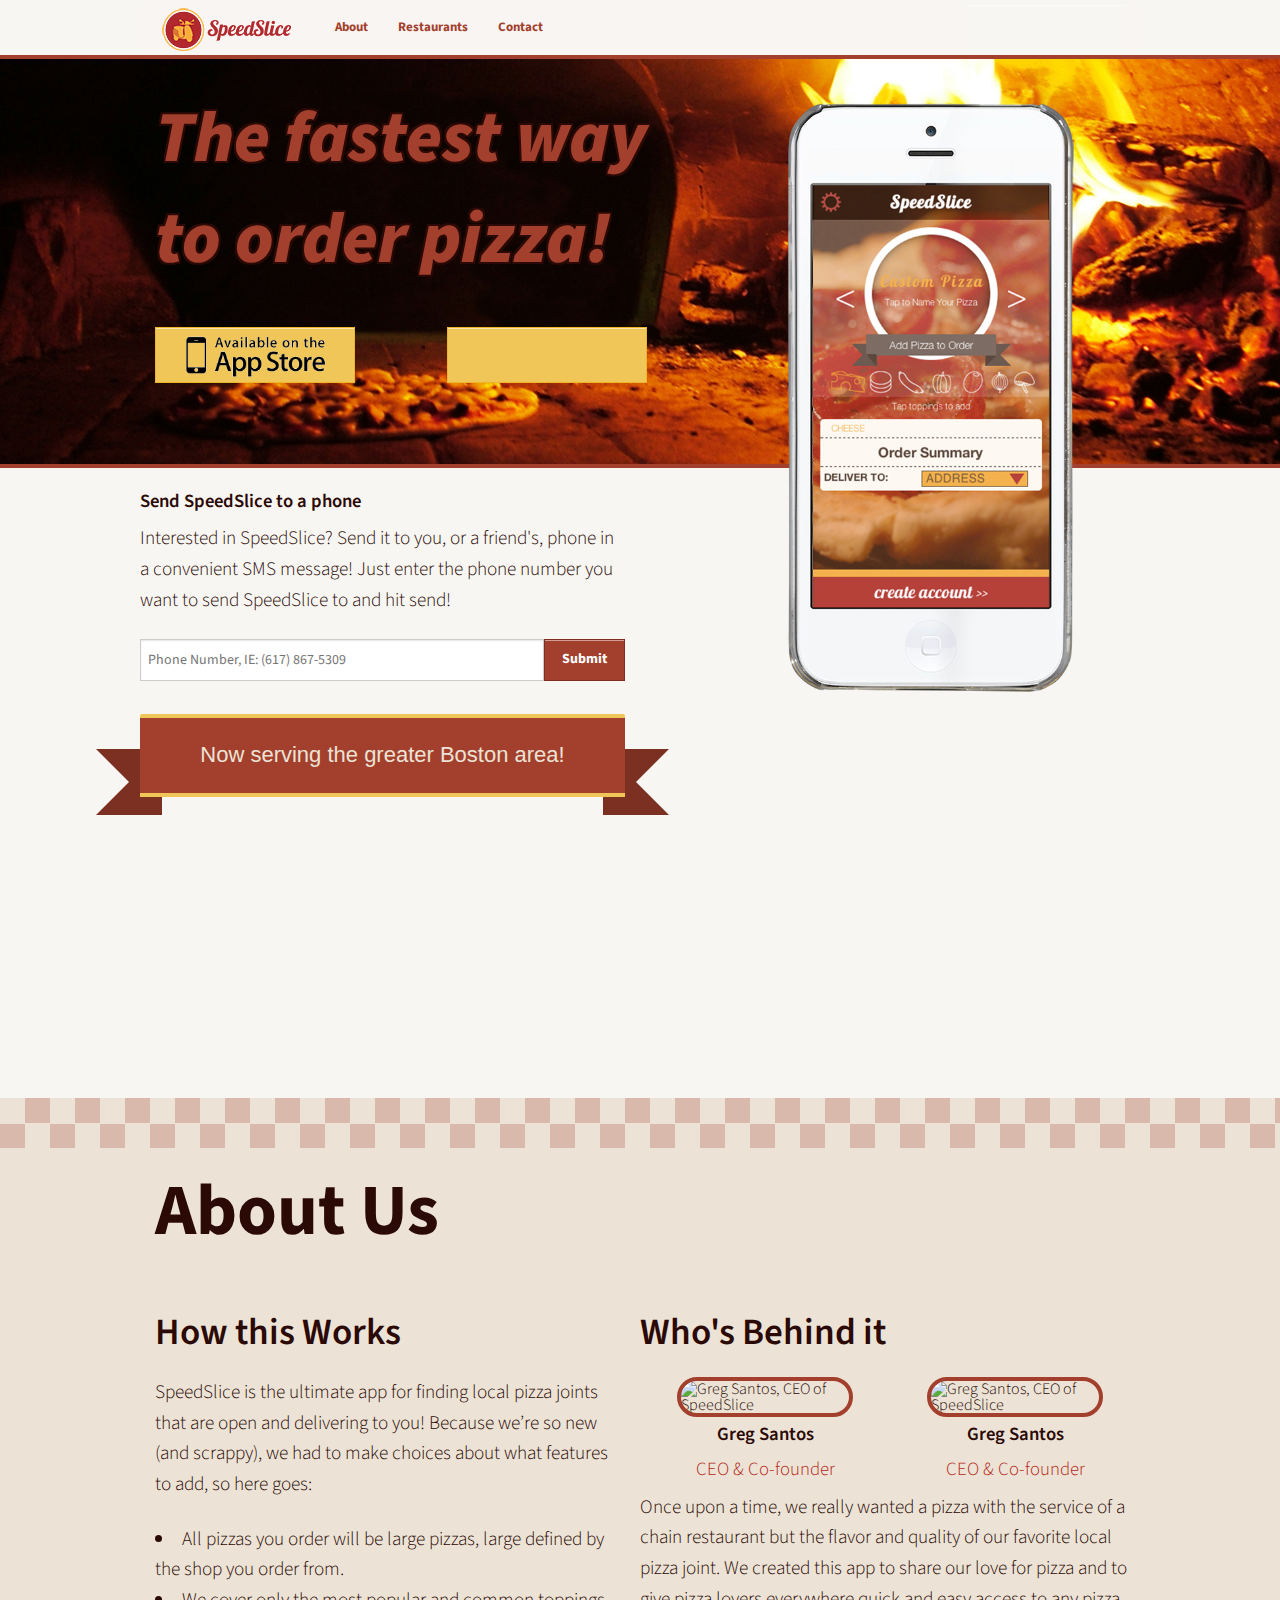
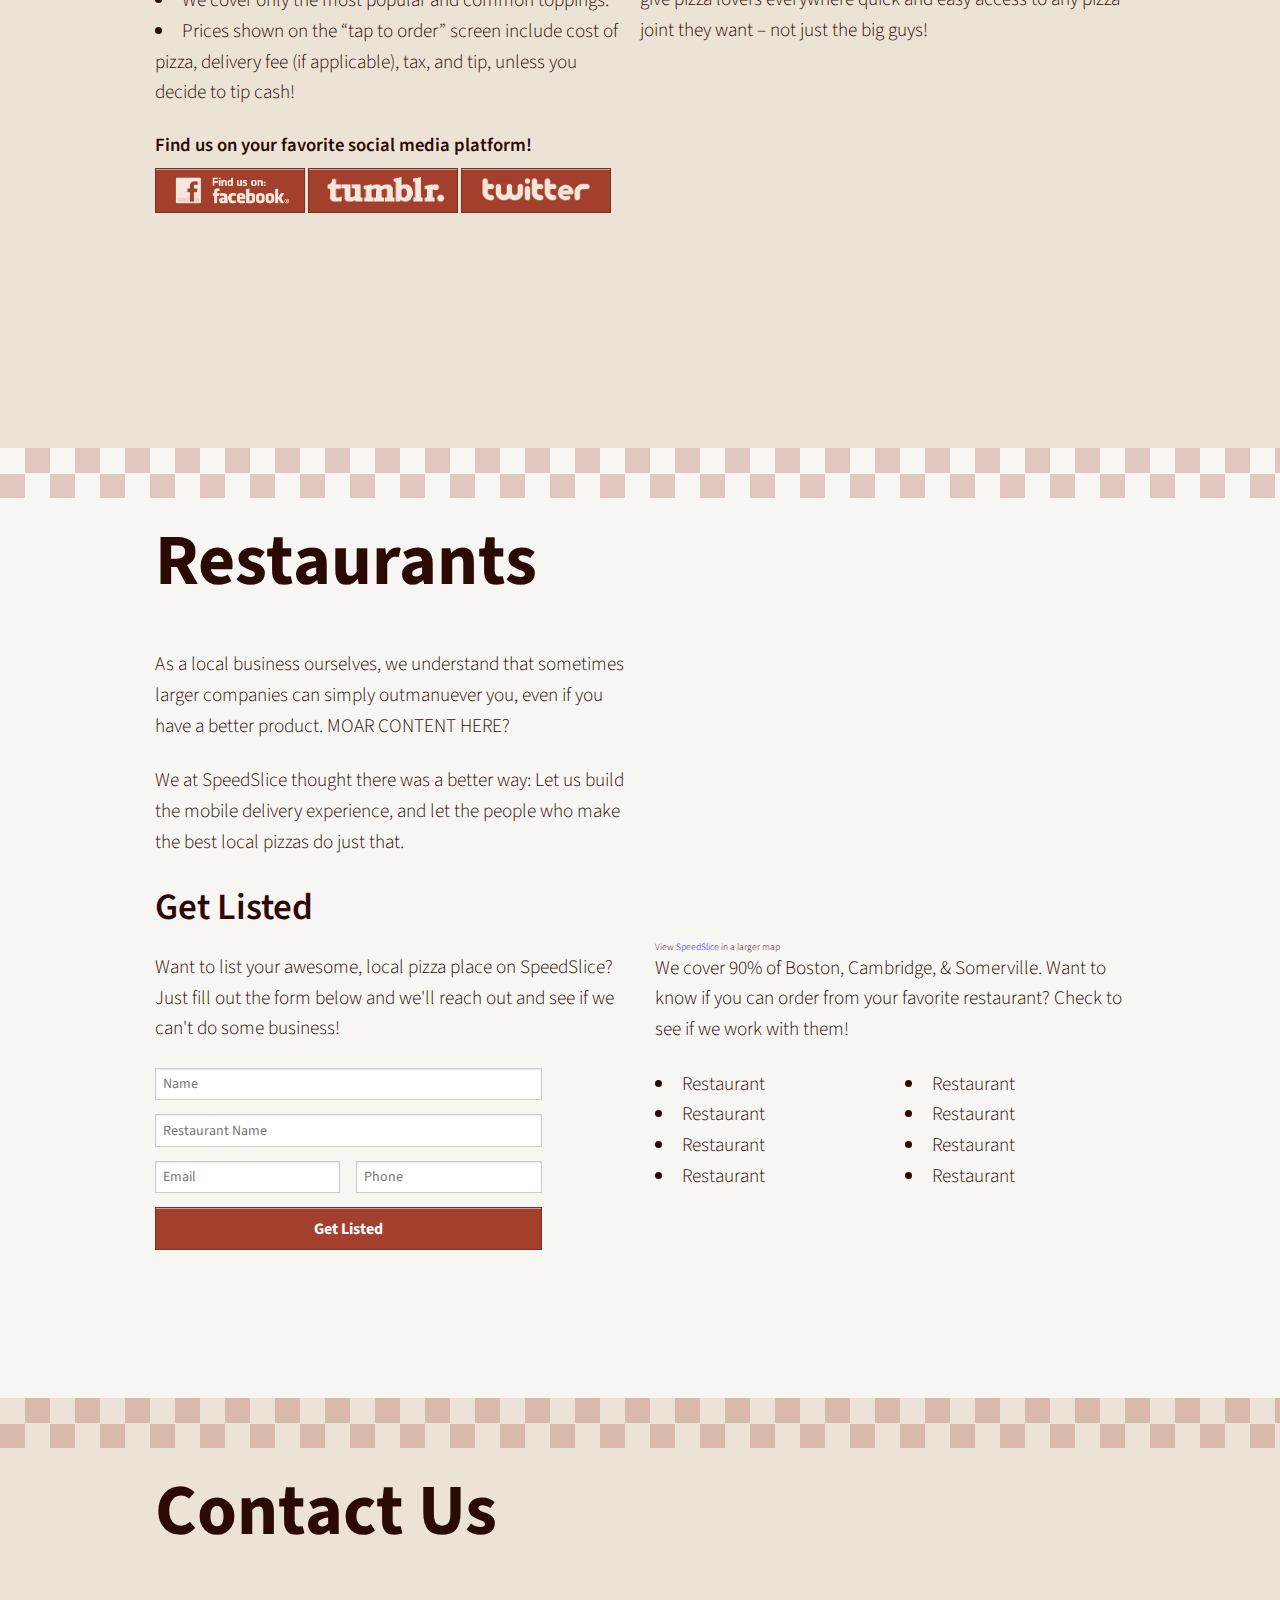
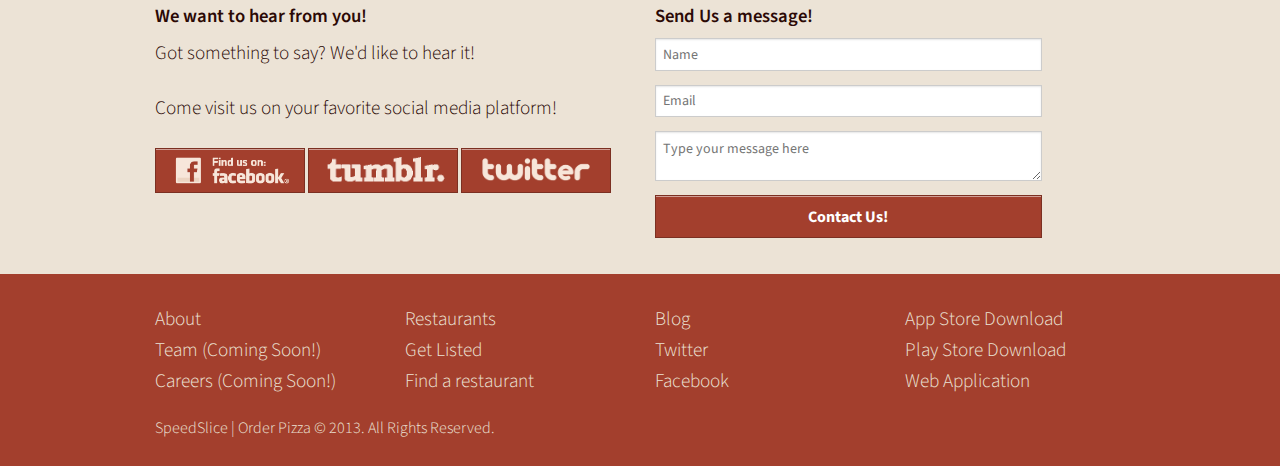
==== commit b6233a56: "Contact forms, SMS widgets, bugfixes" ====
--- a/index.html
+++ b/index.html
@@ -5,97 +5,381 @@
 
 <head>
 	<meta charset="utf-8" />
-  <meta name="viewport" content="width=device-width" />
-  <title>Foundation 4</title>
+  <meta name="viewport" content="width=device-width, height=device-height" />
+  <title>SpeedSlice | The fastest way to order local Pizza! </title>
 
   
   <link rel="stylesheet" href="stylesheets/app.css" />
-  
+
+  <script type="text/javascript" src="//static.twilio.com/libs/twiliojs/1.1/twilio.min.js"></script>
+
+
+  <!-- Super Slow Webfonts Crap -->
+  <link href='http://fonts.googleapis.com/css?family=Source+Sans+Pro:200,300,400,600,700,900,200italic,300italic,400italic,600italic,700italic,900italic' rel='stylesheet' type='text/css'>
 
   <script src="javascripts/vendor/custom.modernizr.js"></script>
 
 </head>
 <body>
-
-	<div class="row">
-		<div class="large-12 columns">
-			<h2>Welcome to Foundation</h2>
-			<p>This is version 4.2.3.</p>
-			<hr />
-		</div>
-	</div>
-
-	<div class="row">
-		<div class="large-8 columns">
-			<h3>The Grid</h3>
-
-			<!-- Grid Example -->
-			<div class="row">
-				<div class="large-12 columns">
-					<div class="panel">
-						<p>This is a twelve column section in a row. Each of these includes a div.panel element so you can see where the columns are - it's not required at all for the grid.</p>
-					</div>
-				</div>
-			</div>
+	<div data-magellan-expedition class="contain-to-grid sticky">
+		<nav class="top-bar">
+		  <ul class="title-area">
+		    <!-- Title Area -->
+		    <li class="name">
+		      <h1 class="logo">
+		      	<a href="#home">
+		      		<img class="logo" src="img/speedSliceLogo.png">
+		      	</a>
+		      </h1>
+		    </li>
+		    <!-- Remove the class "menu-icon" to get rid of menu icon. Take out "Menu" to just have icon alone -->
+		    <li class="toggle-topbar menu-icon"><a href="#"><span>Menu</span></a></li>
+		  </ul>
+		  <section class="top-bar-section">
+		    <!-- Left Nav Section -->
+		    <ul class="left">
+		      <li data-magellan-arrival="about"><a href="#about">About</a></li>
+		      <li data-magellan-arrival="restaurants"><a href="#restaurants">Restaurants</a></li>
+		      <li data-magellan-arrival="contact"><a href="#contact">Contact</a></li>
+		    </ul>
+
+		    <!-- Right Nav Section -->
+		    <ul class="right">
+		      <li class="divider show-for-small"></li>
+		      <li class="has-form">
+		        <button id="navButton" class="beigeButton" href="#"></button>
+		      </li>
+		    </ul>
+		  </section>
+		</nav>
+	</div><!-- End Nav -->
+
+
+	<!-- Home Card -->
+	<a name="home"></a>
+	<div class="hero hide-for-small">
+		<div class="row">
+			<div class="large-7 columns heroText">
+				<h1>The fastest way to order pizza!</h1>
+				<div class="row">
+					<div class="large-6 columns">
+						<button class="goldButton large appStore"></button>
+					</div>
+					<div class="large-6 columns">
+						<button class="goldButton large playStore"></button>
+					</div>
+				</div>
+				
+			</div>
+			<div class="large-5 columns iphone">
+				<img src="img/iphoneSSapp.png">
+			</div>
+		</div>
+	</div>
+
+	<div class="row hide-for-small">
+		<div class="row homeCard">
+			<div class="large-6 columns heroText">
+				<h3>Send SpeedSlice to a phone</h3>
+				<p>Interested in SpeedSlice? Send it to you, or a friend's, phone in a convenient SMS message! Just enter the phone number you want to send SpeedSlice to and hit send!
+				<form id="#smsSend" method="post" action="">
+			      <div class="row collapse">
+			        <div class="small-12 large-10 columns">
+			          <input name="phoneNumber" id="phoneNumber" type="tel" placeholder="Phone Number, IE: (617) 867-5309" required>
+			        </div>
+			        <div class="small-12 large-2 columns">
+			        	<input id="smsSubmit" type="submit" class="button prefix redButton"></input>
+			        </div>
+			        <div data-alert id="smsSuccess" class="small-12 columns alert-box secondary" style="display:none;">
+			        	<p>SMS Sent!</p>
+			        	<a href="#" class="close">&times;</a>
+			        </div>
+			      </div>
+				</form>
+				<h1 class="subheader ribbon"><span class="ribbonContent">Now serving the greater Boston area!</span></h1>
+			</div>
+		</div>
+	</div>
+
+	<!-- Mobile Home Card (WARNING: Intended usage not in a trailer park) -->
+	<div class="row card hide-for-medium-up">
+		<div class="small-12">
+			<div class="row step1">
+				<div class="small-4 columns">
+					<label class="mHome">Step</label>
+					<h1 class="mHome">1</h1>
+				</div>
+				<div class="small-8 columns">
+					<h2 class="mHome">Build Your Pizza</h2>
+					<p class="mHome">
+						Choose from your favorite toppings and build the pizza you want!
+					</p>
+				</div>
+			</div>
+			<div class="row step2">
+				<div class="small-8 columns">
+					<h2 class="mHome">Pick Your Restaurant</h2>
+					<p class="mHome">
+						Order from your favorite local pizza joint instead of chain restaurants!
+					</p>
+				</div>
+				<div class="small-4 columns">
+					<label class="mHome">Step</label>
+					<h1 class="mHome">2</h1>
+				</div>
+			</div>
+			<div class="row step3">
+				<div class="small-4 columns">
+					<label class="mHome">Step</label>
+					<h1 class="mHome">3</h1>
+				</div>
+				<div class="small-8 columns">
+					<h2 class="mHome">Get your Pizza</h2>
+					<p class="mHome">
+						Because you're hungry, you love pizza, and you shouldn't have to settle.
+					</p>
+				</div>
+			</div>
+			<div class="row getSpeedSlice">
+				<div class="small-10 small-centered columns">
+					<button id="mHeroButton" class="large button expand"></button>
+					<div class="row">
+						<div id class="small-6 small-centered columns">
+							<p class="mHeroButton">Also available on</p>
+							<button id="mSubHeroButton" class="medium button expand"></button>
+						</div>
+					</div>
+				</div>
+			</div>
+		</div>
+	</div>
+
+	<a name="about"></a> 
+	
+	<div class="white">
+		<hr>
+		<div class="row"><!-- About Card -->
+			<div class="large-12 columns card">
+				<h1 data-magellan-destination="about">About Us</h1>
+				<div class="row">
+					<div class="large-6 columns">
+						<h2>How this Works</h2>
+						<p>
+							SpeedSlice is the ultimate app for finding local pizza joints that are
+						    open and delivering to you! Because we’re so new (and scrappy), we had to make choices about what features to add, so here goes:
+						</p>
+					    <ul>
+					        <li>All pizzas you order will be large pizzas, large defined by the shop you order from.</li>
+
+					        <li>We cover only the most popular and common toppings.</li>
+
+					        <li>Prices shown on the “tap to order” screen include cost of pizza,
+					        delivery fee (if applicable), tax, and tip, unless you decide to tip
+					        cash!</li>
+					    </ul>
+					    <h3>Find us on your favorite social media platform!</h3>
+					    <button class="redButton fbBtn"></button>
+						<button class="redButton tumblrBtn"></button>
+						<button class="redButton twitterBtn"></button>
+					</div>
+					<div class="large-6 columns">
+						<div class="row">
+							<h2>Who's Behind it </h2>
+							
+							<div class="small-6 columns">
+								<img class="aboutPortrait" src="img/greg.jpg" alt="Greg Santos, CEO of SpeedSlice">
+								<h3 class="aboutPortraitText">Greg Santos</h3>
+								<h3 class="subheader aboutPortraitText">CEO &amp; Co-founder</h3>
+							</div>
+							<div class="small-6 columns">
+								<img class="aboutPortrait" src="img/greg.jpg" alt="Greg Santos, CEO of SpeedSlice">
+								<h3 class="aboutPortraitText">Greg Santos</h3>
+								<h3 class="subheader aboutPortraitText">CEO &amp; Co-founder</h3>
+							</div>
+
+							<p>
+								Once upon a time, we really wanted a pizza with the service of a chain restaurant but the flavor and quality of our favorite local pizza joint. We created this app to share our love for pizza and to give pizza lovers everywhere quick and easy access to any pizza joint they want – not just the big guys!
+							</p>
+						</div>
+						<p>
+							
+						</p>
+					</div>
+				</div>
+			</div>
+		</div>
+	</div>
+	<a name="restaurants"></a>
+
+	<hr>
+		<div class="row"><!-- Restaurants Card -->
+		<div class="large-12 columns card">
+			<h1 data-magellan-destination="restaurants">Restaurants</h1>
 			<div class="row">
 				<div class="large-6 columns">
-					<div class="panel">
-						<p>Six columns</p>
-					</div>
+					<p>
+						As a local business ourselves, we understand that sometimes larger companies can simply outmanuever you, even if you have a better product. MOAR CONTENT HERE?
+					</p>
+					<p>
+						We at SpeedSlice thought there was a better way: Let us build the mobile delivery experience, and let the people who make the best local pizzas do just that.  
+					</p>
+					<h2>Get Listed</h2>
+					<p>
+						Want to list your awesome, local pizza place on SpeedSlice? Just fill out the form below and we'll reach out and see if we can't do some business!
+					</p>
+					<form id="#restaurantForm" method="post" action="">
+						<div class="row">
+						    <div class="large-10 columns">
+						      <div class="row">
+						        <div class="small-12 columns">
+						          <input id="rfName" name="rName" type="text" placeholder="Name" required>
+						        </div>
+						        <div class="small-12 columns">
+						          <input id="rfRestaurantName" name="rRestaurantName" type="text" placeholder="Restaurant Name" required>
+						        </div>
+						        <div class="small-6 columns">
+						          <input id="rfEmail" name="rEmail" type="email" placeholder="Email" required>
+						        </div>
+						        <div class="small-6 columns">
+						          <input id="rfPhone" type="tel" placeholder="Phone" required>
+						        </div>
+
+						        <div class="small-12 columns">
+						          <input id="rfSubmit" type="submit" value="Get Listed" class="button redButton expand"></button>
+						        </div>
+
+						        <div data-alert id="rfSuccess" class="small-12 columns alert-box secondary" style="display:none;">
+						        	<p>Thanks! We'll get back to you soon.</p>
+						        	<a href="#" class="close">&times;</a>
+						        </div>
+						      </div>
+						    </div>
+						</div>
+					</form>
 				</div>
 				<div class="large-6 columns">
-					<div class="panel">
-						<p>Six columns</p>
-					</div>
-				</div>
-			</div>
-			<div class="row">
-				<div class="large-4 columns">
-					<div class="panel">
-						<p>Four columns</p>
-					</div>
-				</div>
-				<div class="large-4 columns">
-					<div class="panel">
-						<p>Four columns</p>
-					</div>
-				</div>
-				<div class="large-4 columns">
-					<div class="panel">
-						<p>Four columns</p>
-					</div>
-				</div>
-			</div>
-
-			<h3>Buttons</h3>
-
-      <div class="row">
-        <div class="large-6 columns">
-          <p><a href="#" class="small button">Small Button</a></p>
-          <p><a href="#" class="button">Medium Button</a></p>
-          <p><a href="#" class="large button">Large Button</a></p>
-        </div>
-        <div class="large-6 columns">
-          <p><a href="#" class="small alert button">Small Alert Button</a></p>
-          <p><a href="#" class="success button">Medium Success Button</a></p>
-          <p><a href="#" class="large secondary button">Large Secondary Button</a></p>
-        </div>
-      </div>
-		</div>
-
-		<div class="large-4 columns">
-			<h4>Getting Started</h4>
-			<p>We're stoked you want to try Foundation! To get going, this file (index.html) includes some basic styles you can modify, play around with, or totally destroy to get going.</p>
-
-			<h4>Other Resources</h4>
-			<p>Once you've exhausted the fun in this document, you should check out:</p>
-			<ul class="disc">
-				<li><a href="http://foundation.zurb.com/docs">Foundation Documentation</a><br />Everything you need to know about using the framework.</li>
-				<li><a href="http://github.com/zurb/foundation">Foundation on Github</a><br />Latest code, issue reports, feature requests and more.</li>
-				<li><a href="http://twitter.com/foundationzurb">@foundationzurb</a><br />Ping us on Twitter if you have questions. If you build something with this we'd love to see it (and send you a totally boss sticker).</li>
-			</ul>
-		</div>
-	</div>
+					<div class="coverageMap flexContain">
+						<iframe width="470" height="325" frameborder="0" scrolling="no" marginheight="0" marginwidth="0" src="https://maps.google.com/maps/ms?ie=UTF8&amp;hl=en&amp;oe=UTF8&amp;msa=0&amp;msid=217805341863734506155.0004dc6588b153f9e6148&amp;dg=feature&amp;t=m&amp;ll=42.371735,-71.121368&amp;spn=0.082434,0.161018&amp;z=12&amp;output=embed"></iframe>
+					</div>
+					<small>View <a href="https://maps.google.com/maps/ms?ie=UTF8&amp;hl=en&amp;oe=UTF8&amp;msa=0&amp;msid=217805341863734506155.0004dc6588b153f9e6148&amp;dg=feature&amp;t=m&amp;ll=42.371735,-71.121368&amp;spn=0.082434,0.161018&amp;z=12&amp;source=embed" style="color:#0000FF;text-align:left">SpeedSlice</a> in a larger map</small>
+					<div class="row">
+						<div class="small-12 columns">
+							<p>
+								We cover 90% of Boston, Cambridge, &amp; Somerville. Want to know if you can order from your favorite restaurant? Check to see if we work with them!
+							</p>
+						</div>
+						<div class="small-6 columns">
+							<ul>
+								<li>Restaurant</li>
+								<li>Restaurant</li>
+								<li>Restaurant</li>
+								<li>Restaurant</li>
+							</ul>
+						</div>
+						<div class="small-6 columns">
+							<ul>
+								<li>Restaurant</li>
+								<li>Restaurant</li>
+								<li>Restaurant</li>
+								<li>Restaurant</li>
+							</ul>
+						</div>
+					</div>
+				</div>
+			</div>
+		</div>
+	</div>
+	
+
+	<a name="contact"></a>
+	<div class="white">
+		<hr>
+		<div class="row"><!-- Contact Card -->
+			<div class="large-12 columns">
+				<h1 data-magellan-destination="contact">Contact Us</h1>
+				<div class="row">
+					<div class="large-6 columns">
+						<h3>We want to hear from you!</h3>
+						<p>
+							Got something to say? We'd like to hear it!
+						</p>
+						<p>
+							Come visit us on your favorite social media platform!
+						</p>
+						<button class="redButton fbBtn"></button>
+						<button class="redButton tumblrBtn"></button>
+						<button class="redButton twitterBtn"></button>
+					</div>
+					<div class="small-12 large-6 columns">
+						<h3>Send Us a message!</h3>
+						<form id="cfForm" method="post" action="">
+							<div class="row">
+							    <div class="large-10 columns">
+							      <div class="row">
+							        <div class="small-12 columns">
+							          <input id="cfName" name="cfName" type="text" placeholder="Name" required>
+							        </div>
+							        <div class="small-12 columns">
+							          <input id="cfEmail" name="cfEmail" type="email" placeholder="Email" required>
+							        </div>
+							        <div class="small-12 columns">
+							          <textarea id="cfMessage" name="cfMessage" type="textarea" placeholder="Type your message here"></textarea>
+							        </div>
+
+							        <div class="small-12 columns">
+							          <input id="cfSubmit" name="cfSubmit" class="button redButton expand" type="submit" value="Contact Us!"></input>
+							        </div>
+							        <div data-alert id="cfSuccess" class="small-12 columns alert-box secondary" style="display:none;">
+							        	<p>Thanks! We'll get back to you soon.</p>
+							        	<a href="#" class="close">&times;</a>
+							        </div>
+							    </div>
+							</div>
+						</form>
+					</div>
+				</div>
+			</div>
+		</div>
+	</div>
+
+	<div class="footer">
+		<div class="row">
+			<div class="small-6 large-3 columns">
+				<ul>
+					<li><a href="#about">About</a></li>
+					<li><a class="disabled">Team (Coming Soon!)</a></li>
+					<li><a class="disabled">Careers (Coming Soon!)</a></li>
+				</ul>
+			</div>
+			<div class="small-6 large-3 columns">
+				<ul>
+					<li><a href="#restaurants">Restaurants</a></li>
+					<li><a href="#restaurants">Get Listed</a></li>
+					<li><a href="#restaurants">Find a restaurant</a></li>
+				</ul>
+			</div>
+			<div class="small-6 large-3 columns">
+				<ul>
+					<li><a href="" target="_blank">Blog</a></li>
+					<li><a href="" target="_blank">Twitter</a></li>
+					<li><a href="" target="_blank">Facebook</a></li>
+				</ul>
+			</div>
+			<div class="small-6 large-3 columns">
+				<ul>
+					<li><a href="" target="_blank">App Store Download</a></li>
+					<li><a href="" target="_blank">Play Store Download</a></li>
+					<li><a href="" target="_blank">Web Application</a></li>
+				</ul>
+			</div>
+		</div>
+		<div class="row">
+			<div class="small-12 columns">
+				SpeedSlice | Order Pizza &copy; 2013. All Rights Reserved.
+			</div>
+		</div>
+	</div>
+
 
   <script>
   document.write('<script src=' +
@@ -137,5 +421,99 @@
   <script>
     $(document).foundation();
   </script>
+
+  <script type="text/javascript">
+  	//SMS Text widget
+  	$("#smsSubmit").click(function() {
+  		//On submit, werk dat AJAX magic
+  	    $.ajax({
+  	         url: "sms-rest.php",
+  	         data: {
+  	            phoneNumber: $('#phoneNumber').val() 
+  	         },
+  	         type: "POST",
+  	         success: function() {
+  	         	// Fade in the success message
+  	            $("#smsSuccess").fadeIn(400);              
+  	         }
+  	    })
+  	    //Make sure we stay on page
+  		return false;
+  	});
+  	//Restaurant Listing Form
+  	$("#rfSubmit").click(function() {
+  		//On submit, werk dat AJAX magic
+  	    $.ajax({
+  	         url: "rfMailer.php",
+  	         data: {
+  	             rfName: $('#rfName').val(),
+  	             rfRestaurantName: $('#rfRestaurantName').val(),
+                 rfEmail: $('#rfEmail').val(), 
+                 rfPhone: $('#rfPhone').val()
+  	         },
+  	         type: "POST",
+  	         success: function() {
+  	         	  // Fade in the success message
+  	              $("#rfSuccess").fadeIn(400);              
+  	         }
+  	    })
+  	    //Make sure we stay on page
+  		return false;
+  	});
+  	//Contact Form
+  	$("#cfSubmit").click(function() {
+  		//On submit, werk dat AJAX magic
+  	    $.ajax({
+  	         url: "cfMailer.php",
+  	         data: {
+  	             cfName: $('#cfName').val(),
+  	             cfEmail: $('#cfEmail').val(),
+  	             cfMessage: $('#cfMessage').val()
+  	         },
+  	         type: "POST",
+  	         success: function() {
+  	         	  // Fade in the success message
+  	              $("#cfSuccess").fadeIn(400);              
+  	         }
+  	    })
+  	    //Make sure we stay on page
+  		return false;
+  	});
+  </script>
+
+  <script type="text/javascript">
+	  function getBrowser() {
+  	      var simpleUserAgent = 
+  	      	navigator
+  	      	.userAgent
+  	      	// capture browser name and version using REGEX POWER
+  	      	.match(/(opera|chrome|safari|firefox|msie)\/?\s*(\.?\d+(\.\d+)*)/i);
+  	      if(simpleUserAgent){
+  	      	// ignore concat'd useragent+version, and minor version number
+  	      	return simpleUserAgent.slice(1,3);
+  	      } else {
+  	      	// if not found, just ask the browser
+  	      	return [navigator.appName, navigator.appVersion]
+  	      }
+  	  }
+
+	  // button IDs
+  	  var mHeroButton = 'mHeroButton'
+  	  	, mSubHeroButton = 'mSubHeroButton'
+  	  	, navButton = 'navButton'
+  	  	;
+  	  // add modifier classes to buttons by id
+	  if (getBrowser()[0] == "Safari") {
+	  	document.getElementById(navButton).className += " appStoreLight";
+	  	document.getElementById(mHeroButton).className += " appStore";
+	  	document.getElementById(mSubHeroButton).className += " playStore";
+	  } else if (getBrowser()[0] == "Chrome") {
+	  	document.getElementById(navButton).className += " playStoreLight";
+	  	document.getElementById(mHeroButton).className += " playStore";
+	  	document.getElementById(mSubHeroButton).className += " appStore";
+	  } else {
+
+	  }
+  </script>
 </body>
 </html>
--- a/stylesheets/app.css
+++ b/stylesheets/app.css
@@ -1,5 +1,4 @@
-@charset "UTF-8";
-/* normalize.css v2.1.1 | MIT License | git.io/normalize */
+/*! normalize.css v2.1.1 | MIT License | git.io/normalize */
 /* ==========================================================================
    HTML5 display definitions
    ========================================================================== */
@@ -413,7 +412,7 @@
   border-spacing: 0;
 }
 
-/* line 241, ../../../../../../../../Library/Ruby/Gems/1.8/gems/zurb-foundation-4.2.3/scss/foundation/components/_global.scss */
+/* line 264, ../../../../../../.rvm/gems/ruby-1.9.3-p448/gems/zurb-foundation-4.3.1/scss/foundation/components/_global.scss */
 *,
 *:before,
 *:after {
@@ -422,37 +421,37 @@
   box-sizing: border-box;
 }
 
-/* line 246, ../../../../../../../../Library/Ruby/Gems/1.8/gems/zurb-foundation-4.2.3/scss/foundation/components/_global.scss */
+/* line 269, ../../../../../../.rvm/gems/ruby-1.9.3-p448/gems/zurb-foundation-4.3.1/scss/foundation/components/_global.scss */
 html,
 body {
   font-size: 100%;
 }
 
-/* line 249, ../../../../../../../../Library/Ruby/Gems/1.8/gems/zurb-foundation-4.2.3/scss/foundation/components/_global.scss */
+/* line 272, ../../../../../../.rvm/gems/ruby-1.9.3-p448/gems/zurb-foundation-4.3.1/scss/foundation/components/_global.scss */
 body {
   background: white;
-  color: #222222;
+  color: #2b0905;
   padding: 0;
   margin: 0;
-  font-family: "Helvetica Neue", "Helvetica", Helvetica, Arial, sans-serif;
-  font-weight: normal;
+  font-family: "Source Sans Pro", Helvetica, Arial, sans-serif;
+  font-weight: 300;
   font-style: normal;
   line-height: 1;
   position: relative;
   cursor: default;
 }
 
-/* line 262, ../../../../../../../../Library/Ruby/Gems/1.8/gems/zurb-foundation-4.2.3/scss/foundation/components/_global.scss */
+/* line 285, ../../../../../../.rvm/gems/ruby-1.9.3-p448/gems/zurb-foundation-4.3.1/scss/foundation/components/_global.scss */
 a:hover {
   cursor: pointer;
 }
 
-/* line 265, ../../../../../../../../Library/Ruby/Gems/1.8/gems/zurb-foundation-4.2.3/scss/foundation/components/_global.scss */
+/* line 288, ../../../../../../.rvm/gems/ruby-1.9.3-p448/gems/zurb-foundation-4.3.1/scss/foundation/components/_global.scss */
 a:focus {
   outline: none;
 }
 
-/* line 270, ../../../../../../../../Library/Ruby/Gems/1.8/gems/zurb-foundation-4.2.3/scss/foundation/components/_global.scss */
+/* line 293, ../../../../../../.rvm/gems/ruby-1.9.3-p448/gems/zurb-foundation-4.3.1/scss/foundation/components/_global.scss */
 img,
 object,
 embed {
@@ -460,18 +459,18 @@
   height: auto;
 }
 
-/* line 273, ../../../../../../../../Library/Ruby/Gems/1.8/gems/zurb-foundation-4.2.3/scss/foundation/components/_global.scss */
+/* line 296, ../../../../../../.rvm/gems/ruby-1.9.3-p448/gems/zurb-foundation-4.3.1/scss/foundation/components/_global.scss */
 object,
 embed {
   height: 100%;
 }
 
-/* line 274, ../../../../../../../../Library/Ruby/Gems/1.8/gems/zurb-foundation-4.2.3/scss/foundation/components/_global.scss */
+/* line 297, ../../../../../../.rvm/gems/ruby-1.9.3-p448/gems/zurb-foundation-4.3.1/scss/foundation/components/_global.scss */
 img {
   -ms-interpolation-mode: bicubic;
 }
 
-/* line 280, ../../../../../../../../Library/Ruby/Gems/1.8/gems/zurb-foundation-4.2.3/scss/foundation/components/_global.scss */
+/* line 303, ../../../../../../.rvm/gems/ruby-1.9.3-p448/gems/zurb-foundation-4.3.1/scss/foundation/components/_global.scss */
 #map_canvas img,
 #map_canvas embed,
 #map_canvas object,
@@ -481,65 +480,65 @@
   max-width: none !important;
 }
 
-/* line 285, ../../../../../../../../Library/Ruby/Gems/1.8/gems/zurb-foundation-4.2.3/scss/foundation/components/_global.scss */
+/* line 308, ../../../../../../.rvm/gems/ruby-1.9.3-p448/gems/zurb-foundation-4.3.1/scss/foundation/components/_global.scss */
 .left {
   float: left !important;
 }
 
-/* line 286, ../../../../../../../../Library/Ruby/Gems/1.8/gems/zurb-foundation-4.2.3/scss/foundation/components/_global.scss */
+/* line 309, ../../../../../../.rvm/gems/ruby-1.9.3-p448/gems/zurb-foundation-4.3.1/scss/foundation/components/_global.scss */
 .right {
   float: right !important;
 }
 
-/* line 287, ../../../../../../../../Library/Ruby/Gems/1.8/gems/zurb-foundation-4.2.3/scss/foundation/components/_global.scss */
+/* line 310, ../../../../../../.rvm/gems/ruby-1.9.3-p448/gems/zurb-foundation-4.3.1/scss/foundation/components/_global.scss */
 .text-left {
   text-align: left !important;
 }
 
-/* line 288, ../../../../../../../../Library/Ruby/Gems/1.8/gems/zurb-foundation-4.2.3/scss/foundation/components/_global.scss */
+/* line 311, ../../../../../../.rvm/gems/ruby-1.9.3-p448/gems/zurb-foundation-4.3.1/scss/foundation/components/_global.scss */
 .text-right {
   text-align: right !important;
 }
 
-/* line 289, ../../../../../../../../Library/Ruby/Gems/1.8/gems/zurb-foundation-4.2.3/scss/foundation/components/_global.scss */
+/* line 312, ../../../../../../.rvm/gems/ruby-1.9.3-p448/gems/zurb-foundation-4.3.1/scss/foundation/components/_global.scss */
 .text-center {
   text-align: center !important;
 }
 
-/* line 290, ../../../../../../../../Library/Ruby/Gems/1.8/gems/zurb-foundation-4.2.3/scss/foundation/components/_global.scss */
+/* line 313, ../../../../../../.rvm/gems/ruby-1.9.3-p448/gems/zurb-foundation-4.3.1/scss/foundation/components/_global.scss */
 .text-justify {
   text-align: justify !important;
 }
 
-/* line 291, ../../../../../../../../Library/Ruby/Gems/1.8/gems/zurb-foundation-4.2.3/scss/foundation/components/_global.scss */
+/* line 314, ../../../../../../.rvm/gems/ruby-1.9.3-p448/gems/zurb-foundation-4.3.1/scss/foundation/components/_global.scss */
 .hide {
   display: none;
 }
 
-/* line 297, ../../../../../../../../Library/Ruby/Gems/1.8/gems/zurb-foundation-4.2.3/scss/foundation/components/_global.scss */
+/* line 320, ../../../../../../.rvm/gems/ruby-1.9.3-p448/gems/zurb-foundation-4.3.1/scss/foundation/components/_global.scss */
 .antialiased {
   -webkit-font-smoothing: antialiased;
 }
 
-/* line 300, ../../../../../../../../Library/Ruby/Gems/1.8/gems/zurb-foundation-4.2.3/scss/foundation/components/_global.scss */
+/* line 323, ../../../../../../.rvm/gems/ruby-1.9.3-p448/gems/zurb-foundation-4.3.1/scss/foundation/components/_global.scss */
 img {
   display: inline-block;
   vertical-align: middle;
 }
 
-/* line 310, ../../../../../../../../Library/Ruby/Gems/1.8/gems/zurb-foundation-4.2.3/scss/foundation/components/_global.scss */
+/* line 333, ../../../../../../.rvm/gems/ruby-1.9.3-p448/gems/zurb-foundation-4.3.1/scss/foundation/components/_global.scss */
 textarea {
   height: auto;
   min-height: 50px;
 }
 
-/* line 313, ../../../../../../../../Library/Ruby/Gems/1.8/gems/zurb-foundation-4.2.3/scss/foundation/components/_global.scss */
+/* line 336, ../../../../../../.rvm/gems/ruby-1.9.3-p448/gems/zurb-foundation-4.3.1/scss/foundation/components/_global.scss */
 select {
   width: 100%;
 }
 
 /* Grid HTML Classes */
-/* line 116, ../../../../../../../../Library/Ruby/Gems/1.8/gems/zurb-foundation-4.2.3/scss/foundation/components/_grid.scss */
+/* line 116, ../../../../../../.rvm/gems/ruby-1.9.3-p448/gems/zurb-foundation-4.3.1/scss/foundation/components/_grid.scss */
 .row {
   width: 100%;
   margin-left: auto;
@@ -549,16 +548,16 @@
   max-width: 62.5em;
   *zoom: 1;
 }
-/* line 121, ../../../../../../../../Library/Ruby/Gems/1.8/gems/zurb-foundation-4.2.3/scss/foundation/components/_global.scss */
+/* line 121, ../../../../../../.rvm/gems/ruby-1.9.3-p448/gems/zurb-foundation-4.3.1/scss/foundation/components/_global.scss */
 .row:before, .row:after {
   content: " ";
   display: table;
 }
-/* line 122, ../../../../../../../../Library/Ruby/Gems/1.8/gems/zurb-foundation-4.2.3/scss/foundation/components/_global.scss */
+/* line 122, ../../../../../../.rvm/gems/ruby-1.9.3-p448/gems/zurb-foundation-4.3.1/scss/foundation/components/_global.scss */
 .row:after {
   clear: both;
 }
-/* line 121, ../../../../../../../../Library/Ruby/Gems/1.8/gems/zurb-foundation-4.2.3/scss/foundation/components/_grid.scss */
+/* line 121, ../../../../../../.rvm/gems/ruby-1.9.3-p448/gems/zurb-foundation-4.3.1/scss/foundation/components/_grid.scss */
 .row.collapse .column,
 .row.collapse .columns {
   position: relative;
@@ -566,7 +565,7 @@
   padding-right: 0;
   float: left;
 }
-/* line 124, ../../../../../../../../Library/Ruby/Gems/1.8/gems/zurb-foundation-4.2.3/scss/foundation/components/_grid.scss */
+/* line 124, ../../../../../../.rvm/gems/ruby-1.9.3-p448/gems/zurb-foundation-4.3.1/scss/foundation/components/_grid.scss */
 .row .row {
   width: auto;
   margin-left: -0.9375em;
@@ -576,33 +575,33 @@
   max-width: none;
   *zoom: 1;
 }
-/* line 121, ../../../../../../../../Library/Ruby/Gems/1.8/gems/zurb-foundation-4.2.3/scss/foundation/components/_global.scss */
+/* line 121, ../../../../../../.rvm/gems/ruby-1.9.3-p448/gems/zurb-foundation-4.3.1/scss/foundation/components/_global.scss */
 .row .row:before, .row .row:after {
   content: " ";
   display: table;
 }
-/* line 122, ../../../../../../../../Library/Ruby/Gems/1.8/gems/zurb-foundation-4.2.3/scss/foundation/components/_global.scss */
+/* line 122, ../../../../../../.rvm/gems/ruby-1.9.3-p448/gems/zurb-foundation-4.3.1/scss/foundation/components/_global.scss */
 .row .row:after {
   clear: both;
 }
-/* line 125, ../../../../../../../../Library/Ruby/Gems/1.8/gems/zurb-foundation-4.2.3/scss/foundation/components/_grid.scss */
+/* line 125, ../../../../../../.rvm/gems/ruby-1.9.3-p448/gems/zurb-foundation-4.3.1/scss/foundation/components/_grid.scss */
 .row .row.collapse {
   width: auto;
   margin: 0;
   max-width: none;
   *zoom: 1;
 }
-/* line 121, ../../../../../../../../Library/Ruby/Gems/1.8/gems/zurb-foundation-4.2.3/scss/foundation/components/_global.scss */
+/* line 121, ../../../../../../.rvm/gems/ruby-1.9.3-p448/gems/zurb-foundation-4.3.1/scss/foundation/components/_global.scss */
 .row .row.collapse:before, .row .row.collapse:after {
   content: " ";
   display: table;
 }
-/* line 122, ../../../../../../../../Library/Ruby/Gems/1.8/gems/zurb-foundation-4.2.3/scss/foundation/components/_global.scss */
+/* line 122, ../../../../../../.rvm/gems/ruby-1.9.3-p448/gems/zurb-foundation-4.3.1/scss/foundation/components/_global.scss */
 .row .row.collapse:after {
   clear: both;
 }
 
-/* line 130, ../../../../../../../../Library/Ruby/Gems/1.8/gems/zurb-foundation-4.2.3/scss/foundation/components/_grid.scss */
+/* line 130, ../../../../../../.rvm/gems/ruby-1.9.3-p448/gems/zurb-foundation-4.3.1/scss/foundation/components/_grid.scss */
 .column,
 .columns {
   position: relative;
@@ -613,7 +612,7 @@
 }
 
 @media only screen {
-  /* line 135, ../../../../../../../../Library/Ruby/Gems/1.8/gems/zurb-foundation-4.2.3/scss/foundation/components/_grid.scss */
+  /* line 135, ../../../../../../.rvm/gems/ruby-1.9.3-p448/gems/zurb-foundation-4.3.1/scss/foundation/components/_grid.scss */
   .column,
   .columns {
     position: relative;
@@ -622,155 +621,155 @@
     float: left;
   }
 
-  /* line 138, ../../../../../../../../Library/Ruby/Gems/1.8/gems/zurb-foundation-4.2.3/scss/foundation/components/_grid.scss */
+  /* line 138, ../../../../../../.rvm/gems/ruby-1.9.3-p448/gems/zurb-foundation-4.3.1/scss/foundation/components/_grid.scss */
   .small-1 {
     position: relative;
     width: 8.33333%;
   }
 
-  /* line 138, ../../../../../../../../Library/Ruby/Gems/1.8/gems/zurb-foundation-4.2.3/scss/foundation/components/_grid.scss */
+  /* line 138, ../../../../../../.rvm/gems/ruby-1.9.3-p448/gems/zurb-foundation-4.3.1/scss/foundation/components/_grid.scss */
   .small-2 {
     position: relative;
     width: 16.66667%;
   }
 
-  /* line 138, ../../../../../../../../Library/Ruby/Gems/1.8/gems/zurb-foundation-4.2.3/scss/foundation/components/_grid.scss */
+  /* line 138, ../../../../../../.rvm/gems/ruby-1.9.3-p448/gems/zurb-foundation-4.3.1/scss/foundation/components/_grid.scss */
   .small-3 {
     position: relative;
     width: 25%;
   }
 
-  /* line 138, ../../../../../../../../Library/Ruby/Gems/1.8/gems/zurb-foundation-4.2.3/scss/foundation/components/_grid.scss */
+  /* line 138, ../../../../../../.rvm/gems/ruby-1.9.3-p448/gems/zurb-foundation-4.3.1/scss/foundation/components/_grid.scss */
   .small-4 {
     position: relative;
     width: 33.33333%;
   }
 
-  /* line 138, ../../../../../../../../Library/Ruby/Gems/1.8/gems/zurb-foundation-4.2.3/scss/foundation/components/_grid.scss */
+  /* line 138, ../../../../../../.rvm/gems/ruby-1.9.3-p448/gems/zurb-foundation-4.3.1/scss/foundation/components/_grid.scss */
   .small-5 {
     position: relative;
     width: 41.66667%;
   }
 
-  /* line 138, ../../../../../../../../Library/Ruby/Gems/1.8/gems/zurb-foundation-4.2.3/scss/foundation/components/_grid.scss */
+  /* line 138, ../../../../../../.rvm/gems/ruby-1.9.3-p448/gems/zurb-foundation-4.3.1/scss/foundation/components/_grid.scss */
   .small-6 {
     position: relative;
     width: 50%;
   }
 
-  /* line 138, ../../../../../../../../Library/Ruby/Gems/1.8/gems/zurb-foundation-4.2.3/scss/foundation/components/_grid.scss */
+  /* line 138, ../../../../../../.rvm/gems/ruby-1.9.3-p448/gems/zurb-foundation-4.3.1/scss/foundation/components/_grid.scss */
   .small-7 {
     position: relative;
     width: 58.33333%;
   }
 
-  /* line 138, ../../../../../../../../Library/Ruby/Gems/1.8/gems/zurb-foundation-4.2.3/scss/foundation/components/_grid.scss */
+  /* line 138, ../../../../../../.rvm/gems/ruby-1.9.3-p448/gems/zurb-foundation-4.3.1/scss/foundation/components/_grid.scss */
   .small-8 {
     position: relative;
     width: 66.66667%;
   }
 
-  /* line 138, ../../../../../../../../Library/Ruby/Gems/1.8/gems/zurb-foundation-4.2.3/scss/foundation/components/_grid.scss */
+  /* line 138, ../../../../../../.rvm/gems/ruby-1.9.3-p448/gems/zurb-foundation-4.3.1/scss/foundation/components/_grid.scss */
   .small-9 {
     position: relative;
     width: 75%;
   }
 
-  /* line 138, ../../../../../../../../Library/Ruby/Gems/1.8/gems/zurb-foundation-4.2.3/scss/foundation/components/_grid.scss */
+  /* line 138, ../../../../../../.rvm/gems/ruby-1.9.3-p448/gems/zurb-foundation-4.3.1/scss/foundation/components/_grid.scss */
   .small-10 {
     position: relative;
     width: 83.33333%;
   }
 
-  /* line 138, ../../../../../../../../Library/Ruby/Gems/1.8/gems/zurb-foundation-4.2.3/scss/foundation/components/_grid.scss */
+  /* line 138, ../../../../../../.rvm/gems/ruby-1.9.3-p448/gems/zurb-foundation-4.3.1/scss/foundation/components/_grid.scss */
   .small-11 {
     position: relative;
     width: 91.66667%;
   }
 
-  /* line 138, ../../../../../../../../Library/Ruby/Gems/1.8/gems/zurb-foundation-4.2.3/scss/foundation/components/_grid.scss */
+  /* line 138, ../../../../../../.rvm/gems/ruby-1.9.3-p448/gems/zurb-foundation-4.3.1/scss/foundation/components/_grid.scss */
   .small-12 {
     position: relative;
     width: 100%;
   }
 
-  /* line 142, ../../../../../../../../Library/Ruby/Gems/1.8/gems/zurb-foundation-4.2.3/scss/foundation/components/_grid.scss */
+  /* line 142, ../../../../../../.rvm/gems/ruby-1.9.3-p448/gems/zurb-foundation-4.3.1/scss/foundation/components/_grid.scss */
   .small-offset-0 {
     position: relative;
     margin-left: 0%;
   }
 
-  /* line 142, ../../../../../../../../Library/Ruby/Gems/1.8/gems/zurb-foundation-4.2.3/scss/foundation/components/_grid.scss */
+  /* line 142, ../../../../../../.rvm/gems/ruby-1.9.3-p448/gems/zurb-foundation-4.3.1/scss/foundation/components/_grid.scss */
   .small-offset-1 {
     position: relative;
     margin-left: 8.33333%;
   }
 
-  /* line 142, ../../../../../../../../Library/Ruby/Gems/1.8/gems/zurb-foundation-4.2.3/scss/foundation/components/_grid.scss */
+  /* line 142, ../../../../../../.rvm/gems/ruby-1.9.3-p448/gems/zurb-foundation-4.3.1/scss/foundation/components/_grid.scss */
   .small-offset-2 {
     position: relative;
     margin-left: 16.66667%;
   }
 
-  /* line 142, ../../../../../../../../Library/Ruby/Gems/1.8/gems/zurb-foundation-4.2.3/scss/foundation/components/_grid.scss */
+  /* line 142, ../../../../../../.rvm/gems/ruby-1.9.3-p448/gems/zurb-foundation-4.3.1/scss/foundation/components/_grid.scss */
   .small-offset-3 {
     position: relative;
     margin-left: 25%;
   }
 
-  /* line 142, ../../../../../../../../Library/Ruby/Gems/1.8/gems/zurb-foundation-4.2.3/scss/foundation/components/_grid.scss */
+  /* line 142, ../../../../../../.rvm/gems/ruby-1.9.3-p448/gems/zurb-foundation-4.3.1/scss/foundation/components/_grid.scss */
   .small-offset-4 {
     position: relative;
     margin-left: 33.33333%;
   }
 
-  /* line 142, ../../../../../../../../Library/Ruby/Gems/1.8/gems/zurb-foundation-4.2.3/scss/foundation/components/_grid.scss */
+  /* line 142, ../../../../../../.rvm/gems/ruby-1.9.3-p448/gems/zurb-foundation-4.3.1/scss/foundation/components/_grid.scss */
   .small-offset-5 {
     position: relative;
     margin-left: 41.66667%;
   }
 
-  /* line 142, ../../../../../../../../Library/Ruby/Gems/1.8/gems/zurb-foundation-4.2.3/scss/foundation/components/_grid.scss */
+  /* line 142, ../../../../../../.rvm/gems/ruby-1.9.3-p448/gems/zurb-foundation-4.3.1/scss/foundation/components/_grid.scss */
   .small-offset-6 {
     position: relative;
     margin-left: 50%;
   }
 
-  /* line 142, ../../../../../../../../Library/Ruby/Gems/1.8/gems/zurb-foundation-4.2.3/scss/foundation/components/_grid.scss */
+  /* line 142, ../../../../../../.rvm/gems/ruby-1.9.3-p448/gems/zurb-foundation-4.3.1/scss/foundation/components/_grid.scss */
   .small-offset-7 {
     position: relative;
     margin-left: 58.33333%;
   }
 
-  /* line 142, ../../../../../../../../Library/Ruby/Gems/1.8/gems/zurb-foundation-4.2.3/scss/foundation/components/_grid.scss */
+  /* line 142, ../../../../../../.rvm/gems/ruby-1.9.3-p448/gems/zurb-foundation-4.3.1/scss/foundation/components/_grid.scss */
   .small-offset-8 {
     position: relative;
     margin-left: 66.66667%;
   }
 
-  /* line 142, ../../../../../../../../Library/Ruby/Gems/1.8/gems/zurb-foundation-4.2.3/scss/foundation/components/_grid.scss */
+  /* line 142, ../../../../../../.rvm/gems/ruby-1.9.3-p448/gems/zurb-foundation-4.3.1/scss/foundation/components/_grid.scss */
   .small-offset-9 {
     position: relative;
     margin-left: 75%;
   }
 
-  /* line 142, ../../../../../../../../Library/Ruby/Gems/1.8/gems/zurb-foundation-4.2.3/scss/foundation/components/_grid.scss */
+  /* line 142, ../../../../../../.rvm/gems/ruby-1.9.3-p448/gems/zurb-foundation-4.3.1/scss/foundation/components/_grid.scss */
   .small-offset-10 {
     position: relative;
     margin-left: 83.33333%;
   }
 
-  /* line 145, ../../../../../../../../Library/Ruby/Gems/1.8/gems/zurb-foundation-4.2.3/scss/foundation/components/_grid.scss */
+  /* line 145, ../../../../../../.rvm/gems/ruby-1.9.3-p448/gems/zurb-foundation-4.3.1/scss/foundation/components/_grid.scss */
   [class*="column"] + [class*="column"]:last-child {
     float: right;
   }
 
-  /* line 146, ../../../../../../../../Library/Ruby/Gems/1.8/gems/zurb-foundation-4.2.3/scss/foundation/components/_grid.scss */
+  /* line 146, ../../../../../../.rvm/gems/ruby-1.9.3-p448/gems/zurb-foundation-4.3.1/scss/foundation/components/_grid.scss */
   [class*="column"] + [class*="column"].end {
     float: left;
   }
 
-  /* line 149, ../../../../../../../../Library/Ruby/Gems/1.8/gems/zurb-foundation-4.2.3/scss/foundation/components/_grid.scss */
+  /* line 149, ../../../../../../.rvm/gems/ruby-1.9.3-p448/gems/zurb-foundation-4.3.1/scss/foundation/components/_grid.scss */
   .column.small-centered,
   .columns.small-centered {
     position: relative;
@@ -781,305 +780,305 @@
 }
 /* Styles for screens that are atleast 768px; */
 @media only screen and (min-width: 768px) {
-  /* line 156, ../../../../../../../../Library/Ruby/Gems/1.8/gems/zurb-foundation-4.2.3/scss/foundation/components/_grid.scss */
+  /* line 156, ../../../../../../.rvm/gems/ruby-1.9.3-p448/gems/zurb-foundation-4.3.1/scss/foundation/components/_grid.scss */
   .large-1 {
     position: relative;
     width: 8.33333%;
   }
 
-  /* line 156, ../../../../../../../../Library/Ruby/Gems/1.8/gems/zurb-foundation-4.2.3/scss/foundation/components/_grid.scss */
+  /* line 156, ../../../../../../.rvm/gems/ruby-1.9.3-p448/gems/zurb-foundation-4.3.1/scss/foundation/components/_grid.scss */
   .large-2 {
     position: relative;
     width: 16.66667%;
   }
 
-  /* line 156, ../../../../../../../../Library/Ruby/Gems/1.8/gems/zurb-foundation-4.2.3/scss/foundation/components/_grid.scss */
+  /* line 156, ../../../../../../.rvm/gems/ruby-1.9.3-p448/gems/zurb-foundation-4.3.1/scss/foundation/components/_grid.scss */
   .large-3 {
     position: relative;
     width: 25%;
   }
 
-  /* line 156, ../../../../../../../../Library/Ruby/Gems/1.8/gems/zurb-foundation-4.2.3/scss/foundation/components/_grid.scss */
+  /* line 156, ../../../../../../.rvm/gems/ruby-1.9.3-p448/gems/zurb-foundation-4.3.1/scss/foundation/components/_grid.scss */
   .large-4 {
     position: relative;
     width: 33.33333%;
   }
 
-  /* line 156, ../../../../../../../../Library/Ruby/Gems/1.8/gems/zurb-foundation-4.2.3/scss/foundation/components/_grid.scss */
+  /* line 156, ../../../../../../.rvm/gems/ruby-1.9.3-p448/gems/zurb-foundation-4.3.1/scss/foundation/components/_grid.scss */
   .large-5 {
     position: relative;
     width: 41.66667%;
   }
 
-  /* line 156, ../../../../../../../../Library/Ruby/Gems/1.8/gems/zurb-foundation-4.2.3/scss/foundation/components/_grid.scss */
+  /* line 156, ../../../../../../.rvm/gems/ruby-1.9.3-p448/gems/zurb-foundation-4.3.1/scss/foundation/components/_grid.scss */
   .large-6 {
     position: relative;
     width: 50%;
   }
 
-  /* line 156, ../../../../../../../../Library/Ruby/Gems/1.8/gems/zurb-foundation-4.2.3/scss/foundation/components/_grid.scss */
+  /* line 156, ../../../../../../.rvm/gems/ruby-1.9.3-p448/gems/zurb-foundation-4.3.1/scss/foundation/components/_grid.scss */
   .large-7 {
     position: relative;
     width: 58.33333%;
   }
 
-  /* line 156, ../../../../../../../../Library/Ruby/Gems/1.8/gems/zurb-foundation-4.2.3/scss/foundation/components/_grid.scss */
+  /* line 156, ../../../../../../.rvm/gems/ruby-1.9.3-p448/gems/zurb-foundation-4.3.1/scss/foundation/components/_grid.scss */
   .large-8 {
     position: relative;
     width: 66.66667%;
   }
 
-  /* line 156, ../../../../../../../../Library/Ruby/Gems/1.8/gems/zurb-foundation-4.2.3/scss/foundation/components/_grid.scss */
+  /* line 156, ../../../../../../.rvm/gems/ruby-1.9.3-p448/gems/zurb-foundation-4.3.1/scss/foundation/components/_grid.scss */
   .large-9 {
     position: relative;
     width: 75%;
   }
 
-  /* line 156, ../../../../../../../../Library/Ruby/Gems/1.8/gems/zurb-foundation-4.2.3/scss/foundation/components/_grid.scss */
+  /* line 156, ../../../../../../.rvm/gems/ruby-1.9.3-p448/gems/zurb-foundation-4.3.1/scss/foundation/components/_grid.scss */
   .large-10 {
     position: relative;
     width: 83.33333%;
   }
 
-  /* line 156, ../../../../../../../../Library/Ruby/Gems/1.8/gems/zurb-foundation-4.2.3/scss/foundation/components/_grid.scss */
+  /* line 156, ../../../../../../.rvm/gems/ruby-1.9.3-p448/gems/zurb-foundation-4.3.1/scss/foundation/components/_grid.scss */
   .large-11 {
     position: relative;
     width: 91.66667%;
   }
 
-  /* line 156, ../../../../../../../../Library/Ruby/Gems/1.8/gems/zurb-foundation-4.2.3/scss/foundation/components/_grid.scss */
+  /* line 156, ../../../../../../.rvm/gems/ruby-1.9.3-p448/gems/zurb-foundation-4.3.1/scss/foundation/components/_grid.scss */
   .large-12 {
     position: relative;
     width: 100%;
   }
 
-  /* line 160, ../../../../../../../../Library/Ruby/Gems/1.8/gems/zurb-foundation-4.2.3/scss/foundation/components/_grid.scss */
+  /* line 160, ../../../../../../.rvm/gems/ruby-1.9.3-p448/gems/zurb-foundation-4.3.1/scss/foundation/components/_grid.scss */
   .row .large-offset-0 {
     position: relative;
     margin-left: 0%;
   }
 
-  /* line 160, ../../../../../../../../Library/Ruby/Gems/1.8/gems/zurb-foundation-4.2.3/scss/foundation/components/_grid.scss */
+  /* line 160, ../../../../../../.rvm/gems/ruby-1.9.3-p448/gems/zurb-foundation-4.3.1/scss/foundation/components/_grid.scss */
   .row .large-offset-1 {
     position: relative;
     margin-left: 8.33333%;
   }
 
-  /* line 160, ../../../../../../../../Library/Ruby/Gems/1.8/gems/zurb-foundation-4.2.3/scss/foundation/components/_grid.scss */
+  /* line 160, ../../../../../../.rvm/gems/ruby-1.9.3-p448/gems/zurb-foundation-4.3.1/scss/foundation/components/_grid.scss */
   .row .large-offset-2 {
     position: relative;
     margin-left: 16.66667%;
   }
 
-  /* line 160, ../../../../../../../../Library/Ruby/Gems/1.8/gems/zurb-foundation-4.2.3/scss/foundation/components/_grid.scss */
+  /* line 160, ../../../../../../.rvm/gems/ruby-1.9.3-p448/gems/zurb-foundation-4.3.1/scss/foundation/components/_grid.scss */
   .row .large-offset-3 {
     position: relative;
     margin-left: 25%;
   }
 
-  /* line 160, ../../../../../../../../Library/Ruby/Gems/1.8/gems/zurb-foundation-4.2.3/scss/foundation/components/_grid.scss */
+  /* line 160, ../../../../../../.rvm/gems/ruby-1.9.3-p448/gems/zurb-foundation-4.3.1/scss/foundation/components/_grid.scss */
   .row .large-offset-4 {
     position: relative;
     margin-left: 33.33333%;
   }
 
-  /* line 160, ../../../../../../../../Library/Ruby/Gems/1.8/gems/zurb-foundation-4.2.3/scss/foundation/components/_grid.scss */
+  /* line 160, ../../../../../../.rvm/gems/ruby-1.9.3-p448/gems/zurb-foundation-4.3.1/scss/foundation/components/_grid.scss */
   .row .large-offset-5 {
     position: relative;
     margin-left: 41.66667%;
   }
 
-  /* line 160, ../../../../../../../../Library/Ruby/Gems/1.8/gems/zurb-foundation-4.2.3/scss/foundation/components/_grid.scss */
+  /* line 160, ../../../../../../.rvm/gems/ruby-1.9.3-p448/gems/zurb-foundation-4.3.1/scss/foundation/components/_grid.scss */
   .row .large-offset-6 {
     position: relative;
     margin-left: 50%;
   }
 
-  /* line 160, ../../../../../../../../Library/Ruby/Gems/1.8/gems/zurb-foundation-4.2.3/scss/foundation/components/_grid.scss */
+  /* line 160, ../../../../../../.rvm/gems/ruby-1.9.3-p448/gems/zurb-foundation-4.3.1/scss/foundation/components/_grid.scss */
   .row .large-offset-7 {
     position: relative;
     margin-left: 58.33333%;
   }
 
-  /* line 160, ../../../../../../../../Library/Ruby/Gems/1.8/gems/zurb-foundation-4.2.3/scss/foundation/components/_grid.scss */
+  /* line 160, ../../../../../../.rvm/gems/ruby-1.9.3-p448/gems/zurb-foundation-4.3.1/scss/foundation/components/_grid.scss */
   .row .large-offset-8 {
     position: relative;
     margin-left: 66.66667%;
   }
 
-  /* line 160, ../../../../../../../../Library/Ruby/Gems/1.8/gems/zurb-foundation-4.2.3/scss/foundation/components/_grid.scss */
+  /* line 160, ../../../../../../.rvm/gems/ruby-1.9.3-p448/gems/zurb-foundation-4.3.1/scss/foundation/components/_grid.scss */
   .row .large-offset-9 {
     position: relative;
     margin-left: 75%;
   }
 
-  /* line 160, ../../../../../../../../Library/Ruby/Gems/1.8/gems/zurb-foundation-4.2.3/scss/foundation/components/_grid.scss */
+  /* line 160, ../../../../../../.rvm/gems/ruby-1.9.3-p448/gems/zurb-foundation-4.3.1/scss/foundation/components/_grid.scss */
   .row .large-offset-10 {
     position: relative;
     margin-left: 83.33333%;
   }
 
-  /* line 160, ../../../../../../../../Library/Ruby/Gems/1.8/gems/zurb-foundation-4.2.3/scss/foundation/components/_grid.scss */
+  /* line 160, ../../../../../../.rvm/gems/ruby-1.9.3-p448/gems/zurb-foundation-4.3.1/scss/foundation/components/_grid.scss */
   .row .large-offset-11 {
     position: relative;
     margin-left: 91.66667%;
   }
 
-  /* line 164, ../../../../../../../../Library/Ruby/Gems/1.8/gems/zurb-foundation-4.2.3/scss/foundation/components/_grid.scss */
+  /* line 164, ../../../../../../.rvm/gems/ruby-1.9.3-p448/gems/zurb-foundation-4.3.1/scss/foundation/components/_grid.scss */
   .push-1 {
     position: relative;
     left: 8.33333%;
     right: auto;
   }
 
-  /* line 165, ../../../../../../../../Library/Ruby/Gems/1.8/gems/zurb-foundation-4.2.3/scss/foundation/components/_grid.scss */
+  /* line 165, ../../../../../../.rvm/gems/ruby-1.9.3-p448/gems/zurb-foundation-4.3.1/scss/foundation/components/_grid.scss */
   .pull-1 {
     position: relative;
     right: 8.33333%;
     left: auto;
   }
 
-  /* line 164, ../../../../../../../../Library/Ruby/Gems/1.8/gems/zurb-foundation-4.2.3/scss/foundation/components/_grid.scss */
+  /* line 164, ../../../../../../.rvm/gems/ruby-1.9.3-p448/gems/zurb-foundation-4.3.1/scss/foundation/components/_grid.scss */
   .push-2 {
     position: relative;
     left: 16.66667%;
     right: auto;
   }
 
-  /* line 165, ../../../../../../../../Library/Ruby/Gems/1.8/gems/zurb-foundation-4.2.3/scss/foundation/components/_grid.scss */
+  /* line 165, ../../../../../../.rvm/gems/ruby-1.9.3-p448/gems/zurb-foundation-4.3.1/scss/foundation/components/_grid.scss */
   .pull-2 {
     position: relative;
     right: 16.66667%;
     left: auto;
   }
 
-  /* line 164, ../../../../../../../../Library/Ruby/Gems/1.8/gems/zurb-foundation-4.2.3/scss/foundation/components/_grid.scss */
+  /* line 164, ../../../../../../.rvm/gems/ruby-1.9.3-p448/gems/zurb-foundation-4.3.1/scss/foundation/components/_grid.scss */
   .push-3 {
     position: relative;
     left: 25%;
     right: auto;
   }
 
-  /* line 165, ../../../../../../../../Library/Ruby/Gems/1.8/gems/zurb-foundation-4.2.3/scss/foundation/components/_grid.scss */
+  /* line 165, ../../../../../../.rvm/gems/ruby-1.9.3-p448/gems/zurb-foundation-4.3.1/scss/foundation/components/_grid.scss */
   .pull-3 {
     position: relative;
     right: 25%;
     left: auto;
   }
 
-  /* line 164, ../../../../../../../../Library/Ruby/Gems/1.8/gems/zurb-foundation-4.2.3/scss/foundation/components/_grid.scss */
+  /* line 164, ../../../../../../.rvm/gems/ruby-1.9.3-p448/gems/zurb-foundation-4.3.1/scss/foundation/components/_grid.scss */
   .push-4 {
     position: relative;
     left: 33.33333%;
     right: auto;
   }
 
-  /* line 165, ../../../../../../../../Library/Ruby/Gems/1.8/gems/zurb-foundation-4.2.3/scss/foundation/components/_grid.scss */
+  /* line 165, ../../../../../../.rvm/gems/ruby-1.9.3-p448/gems/zurb-foundation-4.3.1/scss/foundation/components/_grid.scss */
   .pull-4 {
     position: relative;
     right: 33.33333%;
     left: auto;
   }
 
-  /* line 164, ../../../../../../../../Library/Ruby/Gems/1.8/gems/zurb-foundation-4.2.3/scss/foundation/components/_grid.scss */
+  /* line 164, ../../../../../../.rvm/gems/ruby-1.9.3-p448/gems/zurb-foundation-4.3.1/scss/foundation/components/_grid.scss */
   .push-5 {
     position: relative;
     left: 41.66667%;
     right: auto;
   }
 
-  /* line 165, ../../../../../../../../Library/Ruby/Gems/1.8/gems/zurb-foundation-4.2.3/scss/foundation/components/_grid.scss */
+  /* line 165, ../../../../../../.rvm/gems/ruby-1.9.3-p448/gems/zurb-foundation-4.3.1/scss/foundation/components/_grid.scss */
   .pull-5 {
     position: relative;
     right: 41.66667%;
     left: auto;
   }
 
-  /* line 164, ../../../../../../../../Library/Ruby/Gems/1.8/gems/zurb-foundation-4.2.3/scss/foundation/components/_grid.scss */
+  /* line 164, ../../../../../../.rvm/gems/ruby-1.9.3-p448/gems/zurb-foundation-4.3.1/scss/foundation/components/_grid.scss */
   .push-6 {
     position: relative;
     left: 50%;
     right: auto;
   }
 
-  /* line 165, ../../../../../../../../Library/Ruby/Gems/1.8/gems/zurb-foundation-4.2.3/scss/foundation/components/_grid.scss */
+  /* line 165, ../../../../../../.rvm/gems/ruby-1.9.3-p448/gems/zurb-foundation-4.3.1/scss/foundation/components/_grid.scss */
   .pull-6 {
     position: relative;
     right: 50%;
     left: auto;
   }
 
-  /* line 164, ../../../../../../../../Library/Ruby/Gems/1.8/gems/zurb-foundation-4.2.3/scss/foundation/components/_grid.scss */
+  /* line 164, ../../../../../../.rvm/gems/ruby-1.9.3-p448/gems/zurb-foundation-4.3.1/scss/foundation/components/_grid.scss */
   .push-7 {
     position: relative;
     left: 58.33333%;
     right: auto;
   }
 
-  /* line 165, ../../../../../../../../Library/Ruby/Gems/1.8/gems/zurb-foundation-4.2.3/scss/foundation/components/_grid.scss */
+  /* line 165, ../../../../../../.rvm/gems/ruby-1.9.3-p448/gems/zurb-foundation-4.3.1/scss/foundation/components/_grid.scss */
   .pull-7 {
     position: relative;
     right: 58.33333%;
     left: auto;
   }
 
-  /* line 164, ../../../../../../../../Library/Ruby/Gems/1.8/gems/zurb-foundation-4.2.3/scss/foundation/components/_grid.scss */
+  /* line 164, ../../../../../../.rvm/gems/ruby-1.9.3-p448/gems/zurb-foundation-4.3.1/scss/foundation/components/_grid.scss */
   .push-8 {
     position: relative;
     left: 66.66667%;
     right: auto;
   }
 
-  /* line 165, ../../../../../../../../Library/Ruby/Gems/1.8/gems/zurb-foundation-4.2.3/scss/foundation/components/_grid.scss */
+  /* line 165, ../../../../../../.rvm/gems/ruby-1.9.3-p448/gems/zurb-foundation-4.3.1/scss/foundation/components/_grid.scss */
   .pull-8 {
     position: relative;
     right: 66.66667%;
     left: auto;
   }
 
-  /* line 164, ../../../../../../../../Library/Ruby/Gems/1.8/gems/zurb-foundation-4.2.3/scss/foundation/components/_grid.scss */
+  /* line 164, ../../../../../../.rvm/gems/ruby-1.9.3-p448/gems/zurb-foundation-4.3.1/scss/foundation/components/_grid.scss */
   .push-9 {
     position: relative;
     left: 75%;
     right: auto;
   }
 
-  /* line 165, ../../../../../../../../Library/Ruby/Gems/1.8/gems/zurb-foundation-4.2.3/scss/foundation/components/_grid.scss */
+  /* line 165, ../../../../../../.rvm/gems/ruby-1.9.3-p448/gems/zurb-foundation-4.3.1/scss/foundation/components/_grid.scss */
   .pull-9 {
     position: relative;
     right: 75%;
     left: auto;
   }
 
-  /* line 164, ../../../../../../../../Library/Ruby/Gems/1.8/gems/zurb-foundation-4.2.3/scss/foundation/components/_grid.scss */
+  /* line 164, ../../../../../../.rvm/gems/ruby-1.9.3-p448/gems/zurb-foundation-4.3.1/scss/foundation/components/_grid.scss */
   .push-10 {
     position: relative;
     left: 83.33333%;
     right: auto;
   }
 
-  /* line 165, ../../../../../../../../Library/Ruby/Gems/1.8/gems/zurb-foundation-4.2.3/scss/foundation/components/_grid.scss */
+  /* line 165, ../../../../../../.rvm/gems/ruby-1.9.3-p448/gems/zurb-foundation-4.3.1/scss/foundation/components/_grid.scss */
   .pull-10 {
     position: relative;
     right: 83.33333%;
     left: auto;
   }
 
-  /* line 164, ../../../../../../../../Library/Ruby/Gems/1.8/gems/zurb-foundation-4.2.3/scss/foundation/components/_grid.scss */
+  /* line 164, ../../../../../../.rvm/gems/ruby-1.9.3-p448/gems/zurb-foundation-4.3.1/scss/foundation/components/_grid.scss */
   .push-11 {
     position: relative;
     left: 91.66667%;
     right: auto;
   }
 
-  /* line 165, ../../../../../../../../Library/Ruby/Gems/1.8/gems/zurb-foundation-4.2.3/scss/foundation/components/_grid.scss */
+  /* line 165, ../../../../../../.rvm/gems/ruby-1.9.3-p448/gems/zurb-foundation-4.3.1/scss/foundation/components/_grid.scss */
   .pull-11 {
     position: relative;
     right: 91.66667%;
     left: auto;
   }
 
-  /* line 169, ../../../../../../../../Library/Ruby/Gems/1.8/gems/zurb-foundation-4.2.3/scss/foundation/components/_grid.scss */
+  /* line 169, ../../../../../../.rvm/gems/ruby-1.9.3-p448/gems/zurb-foundation-4.3.1/scss/foundation/components/_grid.scss */
   .column.large-centered,
   .columns.large-centered {
     position: relative;
@@ -1088,7 +1087,7 @@
     float: none !important;
   }
 
-  /* line 172, ../../../../../../../../Library/Ruby/Gems/1.8/gems/zurb-foundation-4.2.3/scss/foundation/components/_grid.scss */
+  /* line 172, ../../../../../../.rvm/gems/ruby-1.9.3-p448/gems/zurb-foundation-4.3.1/scss/foundation/components/_grid.scss */
   .column.large-uncentered,
   .columns.large-uncentered {
     margin-left: 0;
@@ -1096,21 +1095,21 @@
     float: left !important;
   }
 
-  /* line 179, ../../../../../../../../Library/Ruby/Gems/1.8/gems/zurb-foundation-4.2.3/scss/foundation/components/_grid.scss */
+  /* line 179, ../../../../../../.rvm/gems/ruby-1.9.3-p448/gems/zurb-foundation-4.3.1/scss/foundation/components/_grid.scss */
   .column.large-uncentered.opposite,
   .columns.large-uncentered.opposite {
     float: right !important;
   }
 }
 /* Foundation Visibility HTML Classes */
-/* line 11, ../../../../../../../../Library/Ruby/Gems/1.8/gems/zurb-foundation-4.2.3/scss/foundation/components/_visibility.scss */
+/* line 11, ../../../../../../.rvm/gems/ruby-1.9.3-p448/gems/zurb-foundation-4.3.1/scss/foundation/components/_visibility.scss */
 .show-for-small,
 .show-for-medium-down,
 .show-for-large-down {
   display: inherit !important;
 }
 
-/* line 17, ../../../../../../../../Library/Ruby/Gems/1.8/gems/zurb-foundation-4.2.3/scss/foundation/components/_visibility.scss */
+/* line 17, ../../../../../../.rvm/gems/ruby-1.9.3-p448/gems/zurb-foundation-4.3.1/scss/foundation/components/_visibility.scss */
 .show-for-medium,
 .show-for-medium-up,
 .show-for-large,
@@ -1119,7 +1118,7 @@
   display: none !important;
 }
 
-/* line 23, ../../../../../../../../Library/Ruby/Gems/1.8/gems/zurb-foundation-4.2.3/scss/foundation/components/_visibility.scss */
+/* line 23, ../../../../../../.rvm/gems/ruby-1.9.3-p448/gems/zurb-foundation-4.3.1/scss/foundation/components/_visibility.scss */
 .hide-for-medium,
 .hide-for-medium-up,
 .hide-for-large,
@@ -1128,7 +1127,7 @@
   display: inherit !important;
 }
 
-/* line 27, ../../../../../../../../Library/Ruby/Gems/1.8/gems/zurb-foundation-4.2.3/scss/foundation/components/_visibility.scss */
+/* line 27, ../../../../../../.rvm/gems/ruby-1.9.3-p448/gems/zurb-foundation-4.3.1/scss/foundation/components/_visibility.scss */
 .hide-for-small,
 .hide-for-medium-down,
 .hide-for-large-down {
@@ -1136,27 +1135,27 @@
 }
 
 /* Specific visilbity for tables */
-/* line 38, ../../../../../../../../Library/Ruby/Gems/1.8/gems/zurb-foundation-4.2.3/scss/foundation/components/_visibility.scss */
+/* line 38, ../../../../../../.rvm/gems/ruby-1.9.3-p448/gems/zurb-foundation-4.3.1/scss/foundation/components/_visibility.scss */
 table.show-for-small, table.show-for-medium-down, table.show-for-large-down, table.hide-for-medium, table.hide-for-medium-up, table.hide-for-large, table.hide-for-large-up, table.hide-for-xlarge {
   display: table;
 }
 
-/* line 48, ../../../../../../../../Library/Ruby/Gems/1.8/gems/zurb-foundation-4.2.3/scss/foundation/components/_visibility.scss */
+/* line 48, ../../../../../../.rvm/gems/ruby-1.9.3-p448/gems/zurb-foundation-4.3.1/scss/foundation/components/_visibility.scss */
 thead.show-for-small, thead.show-for-medium-down, thead.show-for-large-down, thead.hide-for-medium, thead.hide-for-medium-up, thead.hide-for-large, thead.hide-for-large-up, thead.hide-for-xlarge {
   display: table-header-group !important;
 }
 
-/* line 58, ../../../../../../../../Library/Ruby/Gems/1.8/gems/zurb-foundation-4.2.3/scss/foundation/components/_visibility.scss */
+/* line 58, ../../../../../../.rvm/gems/ruby-1.9.3-p448/gems/zurb-foundation-4.3.1/scss/foundation/components/_visibility.scss */
 tbody.show-for-small, tbody.show-for-medium-down, tbody.show-for-large-down, tbody.hide-for-medium, tbody.hide-for-medium-up, tbody.hide-for-large, tbody.hide-for-large-up, tbody.hide-for-xlarge {
   display: table-row-group !important;
 }
 
-/* line 68, ../../../../../../../../Library/Ruby/Gems/1.8/gems/zurb-foundation-4.2.3/scss/foundation/components/_visibility.scss */
+/* line 68, ../../../../../../.rvm/gems/ruby-1.9.3-p448/gems/zurb-foundation-4.3.1/scss/foundation/components/_visibility.scss */
 tr.show-for-small, tr.show-for-medium-down, tr.show-for-large-down, tr.hide-for-medium, tr.hide-for-medium-up, tr.hide-for-large, tr.hide-for-large-up, tr.hide-for-xlarge {
   display: table-row !important;
 }
 
-/* line 79, ../../../../../../../../Library/Ruby/Gems/1.8/gems/zurb-foundation-4.2.3/scss/foundation/components/_visibility.scss */
+/* line 79, ../../../../../../.rvm/gems/ruby-1.9.3-p448/gems/zurb-foundation-4.3.1/scss/foundation/components/_visibility.scss */
 td.show-for-small, td.show-for-medium-down, td.show-for-large-down, td.hide-for-medium, td.hide-for-medium-up, td.hide-for-large, td.hide-for-large-up, td.hide-for-xlarge,
 th.show-for-small,
 th.show-for-medium-down,
@@ -1171,50 +1170,50 @@
 
 /* Medium Displays: 768px - 1279px */
 @media only screen and (min-width: 768px) {
-  /* line 85, ../../../../../../../../Library/Ruby/Gems/1.8/gems/zurb-foundation-4.2.3/scss/foundation/components/_visibility.scss */
+  /* line 85, ../../../../../../.rvm/gems/ruby-1.9.3-p448/gems/zurb-foundation-4.3.1/scss/foundation/components/_visibility.scss */
   .show-for-medium,
   .show-for-medium-up {
     display: inherit !important;
   }
 
-  /* line 87, ../../../../../../../../Library/Ruby/Gems/1.8/gems/zurb-foundation-4.2.3/scss/foundation/components/_visibility.scss */
+  /* line 87, ../../../../../../.rvm/gems/ruby-1.9.3-p448/gems/zurb-foundation-4.3.1/scss/foundation/components/_visibility.scss */
   .show-for-small {
     display: none !important;
   }
 
-  /* line 89, ../../../../../../../../Library/Ruby/Gems/1.8/gems/zurb-foundation-4.2.3/scss/foundation/components/_visibility.scss */
+  /* line 89, ../../../../../../.rvm/gems/ruby-1.9.3-p448/gems/zurb-foundation-4.3.1/scss/foundation/components/_visibility.scss */
   .hide-for-small {
     display: inherit !important;
   }
 
-  /* line 92, ../../../../../../../../Library/Ruby/Gems/1.8/gems/zurb-foundation-4.2.3/scss/foundation/components/_visibility.scss */
+  /* line 92, ../../../../../../.rvm/gems/ruby-1.9.3-p448/gems/zurb-foundation-4.3.1/scss/foundation/components/_visibility.scss */
   .hide-for-medium,
   .hide-for-medium-up {
     display: none !important;
   }
 
   /* Specific visilbity for tables */
-  /* line 98, ../../../../../../../../Library/Ruby/Gems/1.8/gems/zurb-foundation-4.2.3/scss/foundation/components/_visibility.scss */
+  /* line 98, ../../../../../../.rvm/gems/ruby-1.9.3-p448/gems/zurb-foundation-4.3.1/scss/foundation/components/_visibility.scss */
   table.show-for-medium, table.show-for-medium-up, table.hide-for-small {
     display: table;
   }
 
-  /* line 103, ../../../../../../../../Library/Ruby/Gems/1.8/gems/zurb-foundation-4.2.3/scss/foundation/components/_visibility.scss */
+  /* line 103, ../../../../../../.rvm/gems/ruby-1.9.3-p448/gems/zurb-foundation-4.3.1/scss/foundation/components/_visibility.scss */
   thead.show-for-medium, thead.show-for-medium-up, thead.hide-for-small {
     display: table-header-group !important;
   }
 
-  /* line 108, ../../../../../../../../Library/Ruby/Gems/1.8/gems/zurb-foundation-4.2.3/scss/foundation/components/_visibility.scss */
+  /* line 108, ../../../../../../.rvm/gems/ruby-1.9.3-p448/gems/zurb-foundation-4.3.1/scss/foundation/components/_visibility.scss */
   tbody.show-for-medium, tbody.show-for-medium-up, tbody.hide-for-small {
     display: table-row-group !important;
   }
 
-  /* line 113, ../../../../../../../../Library/Ruby/Gems/1.8/gems/zurb-foundation-4.2.3/scss/foundation/components/_visibility.scss */
+  /* line 113, ../../../../../../.rvm/gems/ruby-1.9.3-p448/gems/zurb-foundation-4.3.1/scss/foundation/components/_visibility.scss */
   tr.show-for-medium, tr.show-for-medium-up, tr.hide-for-small {
     display: table-row !important;
   }
 
-  /* line 119, ../../../../../../../../Library/Ruby/Gems/1.8/gems/zurb-foundation-4.2.3/scss/foundation/components/_visibility.scss */
+  /* line 119, ../../../../../../.rvm/gems/ruby-1.9.3-p448/gems/zurb-foundation-4.3.1/scss/foundation/components/_visibility.scss */
   td.show-for-medium, td.show-for-medium-up, td.hide-for-small,
   th.show-for-medium,
   th.show-for-medium-up,
@@ -1224,52 +1223,52 @@
 }
 /* Large Displays: 1280px - 1440px */
 @media only screen and (min-width: 1280px) {
-  /* line 126, ../../../../../../../../Library/Ruby/Gems/1.8/gems/zurb-foundation-4.2.3/scss/foundation/components/_visibility.scss */
+  /* line 126, ../../../../../../.rvm/gems/ruby-1.9.3-p448/gems/zurb-foundation-4.3.1/scss/foundation/components/_visibility.scss */
   .show-for-large,
   .show-for-large-up {
     display: inherit !important;
   }
 
-  /* line 129, ../../../../../../../../Library/Ruby/Gems/1.8/gems/zurb-foundation-4.2.3/scss/foundation/components/_visibility.scss */
+  /* line 129, ../../../../../../.rvm/gems/ruby-1.9.3-p448/gems/zurb-foundation-4.3.1/scss/foundation/components/_visibility.scss */
   .show-for-medium,
   .show-for-medium-down {
     display: none !important;
   }
 
-  /* line 132, ../../../../../../../../Library/Ruby/Gems/1.8/gems/zurb-foundation-4.2.3/scss/foundation/components/_visibility.scss */
+  /* line 132, ../../../../../../.rvm/gems/ruby-1.9.3-p448/gems/zurb-foundation-4.3.1/scss/foundation/components/_visibility.scss */
   .hide-for-medium,
   .hide-for-medium-down {
     display: inherit !important;
   }
 
-  /* line 135, ../../../../../../../../Library/Ruby/Gems/1.8/gems/zurb-foundation-4.2.3/scss/foundation/components/_visibility.scss */
+  /* line 135, ../../../../../../.rvm/gems/ruby-1.9.3-p448/gems/zurb-foundation-4.3.1/scss/foundation/components/_visibility.scss */
   .hide-for-large,
   .hide-for-large-up {
     display: none !important;
   }
 
   /* Specific visilbity for tables */
-  /* line 142, ../../../../../../../../Library/Ruby/Gems/1.8/gems/zurb-foundation-4.2.3/scss/foundation/components/_visibility.scss */
+  /* line 142, ../../../../../../.rvm/gems/ruby-1.9.3-p448/gems/zurb-foundation-4.3.1/scss/foundation/components/_visibility.scss */
   table.show-for-large, table.show-for-large-up, table.hide-for-medium, table.hide-for-medium-down {
     display: table;
   }
 
-  /* line 148, ../../../../../../../../Library/Ruby/Gems/1.8/gems/zurb-foundation-4.2.3/scss/foundation/components/_visibility.scss */
+  /* line 148, ../../../../../../.rvm/gems/ruby-1.9.3-p448/gems/zurb-foundation-4.3.1/scss/foundation/components/_visibility.scss */
   thead.show-for-large, thead.show-for-large-up, thead.hide-for-medium, thead.hide-for-medium-down {
     display: table-header-group !important;
   }
 
-  /* line 154, ../../../../../../../../Library/Ruby/Gems/1.8/gems/zurb-foundation-4.2.3/scss/foundation/components/_visibility.scss */
+  /* line 154, ../../../../../../.rvm/gems/ruby-1.9.3-p448/gems/zurb-foundation-4.3.1/scss/foundation/components/_visibility.scss */
   tbody.show-for-large, tbody.show-for-large-up, tbody.hide-for-medium, tbody.hide-for-medium-down {
     display: table-row-group !important;
   }
 
-  /* line 160, ../../../../../../../../Library/Ruby/Gems/1.8/gems/zurb-foundation-4.2.3/scss/foundation/components/_visibility.scss */
+  /* line 160, ../../../../../../.rvm/gems/ruby-1.9.3-p448/gems/zurb-foundation-4.3.1/scss/foundation/components/_visibility.scss */
   tr.show-for-large, tr.show-for-large-up, tr.hide-for-medium, tr.hide-for-medium-down {
     display: table-row !important;
   }
 
-  /* line 167, ../../../../../../../../Library/Ruby/Gems/1.8/gems/zurb-foundation-4.2.3/scss/foundation/components/_visibility.scss */
+  /* line 167, ../../../../../../.rvm/gems/ruby-1.9.3-p448/gems/zurb-foundation-4.3.1/scss/foundation/components/_visibility.scss */
   td.show-for-large, td.show-for-large-up, td.hide-for-medium, td.hide-for-medium-down,
   th.show-for-large,
   th.show-for-large-up,
@@ -1280,50 +1279,50 @@
 }
 /* X-Large Displays: 1400px and up */
 @media only screen and (min-width: 1440px) {
-  /* line 173, ../../../../../../../../Library/Ruby/Gems/1.8/gems/zurb-foundation-4.2.3/scss/foundation/components/_visibility.scss */
+  /* line 173, ../../../../../../.rvm/gems/ruby-1.9.3-p448/gems/zurb-foundation-4.3.1/scss/foundation/components/_visibility.scss */
   .show-for-xlarge {
     display: inherit !important;
   }
 
-  /* line 176, ../../../../../../../../Library/Ruby/Gems/1.8/gems/zurb-foundation-4.2.3/scss/foundation/components/_visibility.scss */
+  /* line 176, ../../../../../../.rvm/gems/ruby-1.9.3-p448/gems/zurb-foundation-4.3.1/scss/foundation/components/_visibility.scss */
   .show-for-large,
   .show-for-large-down {
     display: none !important;
   }
 
-  /* line 179, ../../../../../../../../Library/Ruby/Gems/1.8/gems/zurb-foundation-4.2.3/scss/foundation/components/_visibility.scss */
+  /* line 179, ../../../../../../.rvm/gems/ruby-1.9.3-p448/gems/zurb-foundation-4.3.1/scss/foundation/components/_visibility.scss */
   .hide-for-large,
   .hide-for-large-down {
     display: inherit !important;
   }
 
-  /* line 181, ../../../../../../../../Library/Ruby/Gems/1.8/gems/zurb-foundation-4.2.3/scss/foundation/components/_visibility.scss */
+  /* line 181, ../../../../../../.rvm/gems/ruby-1.9.3-p448/gems/zurb-foundation-4.3.1/scss/foundation/components/_visibility.scss */
   .hide-for-xlarge {
     display: none !important;
   }
 
   /* Specific visilbity for tables */
-  /* line 187, ../../../../../../../../Library/Ruby/Gems/1.8/gems/zurb-foundation-4.2.3/scss/foundation/components/_visibility.scss */
+  /* line 187, ../../../../../../.rvm/gems/ruby-1.9.3-p448/gems/zurb-foundation-4.3.1/scss/foundation/components/_visibility.scss */
   table.show-for-xlarge, table.hide-for-large, table.hide-for-large-down {
     display: table;
   }
 
-  /* line 192, ../../../../../../../../Library/Ruby/Gems/1.8/gems/zurb-foundation-4.2.3/scss/foundation/components/_visibility.scss */
+  /* line 192, ../../../../../../.rvm/gems/ruby-1.9.3-p448/gems/zurb-foundation-4.3.1/scss/foundation/components/_visibility.scss */
   thead.show-for-xlarge, thead.hide-for-large, thead.hide-for-large-down {
     display: table-header-group !important;
   }
 
-  /* line 197, ../../../../../../../../Library/Ruby/Gems/1.8/gems/zurb-foundation-4.2.3/scss/foundation/components/_visibility.scss */
+  /* line 197, ../../../../../../.rvm/gems/ruby-1.9.3-p448/gems/zurb-foundation-4.3.1/scss/foundation/components/_visibility.scss */
   tbody.show-for-xlarge, tbody.hide-for-large, tbody.hide-for-large-down {
     display: table-row-group !important;
   }
 
-  /* line 202, ../../../../../../../../Library/Ruby/Gems/1.8/gems/zurb-foundation-4.2.3/scss/foundation/components/_visibility.scss */
+  /* line 202, ../../../../../../.rvm/gems/ruby-1.9.3-p448/gems/zurb-foundation-4.3.1/scss/foundation/components/_visibility.scss */
   tr.show-for-xlarge, tr.hide-for-large, tr.hide-for-large-down {
     display: table-row !important;
   }
 
-  /* line 208, ../../../../../../../../Library/Ruby/Gems/1.8/gems/zurb-foundation-4.2.3/scss/foundation/components/_visibility.scss */
+  /* line 208, ../../../../../../.rvm/gems/ruby-1.9.3-p448/gems/zurb-foundation-4.3.1/scss/foundation/components/_visibility.scss */
   td.show-for-xlarge, td.hide-for-large, td.hide-for-large-down,
   th.show-for-xlarge,
   th.hide-for-large,
@@ -1332,40 +1331,40 @@
   }
 }
 /* Orientation targeting */
-/* line 215, ../../../../../../../../Library/Ruby/Gems/1.8/gems/zurb-foundation-4.2.3/scss/foundation/components/_visibility.scss */
+/* line 215, ../../../../../../.rvm/gems/ruby-1.9.3-p448/gems/zurb-foundation-4.3.1/scss/foundation/components/_visibility.scss */
 .show-for-landscape,
 .hide-for-portrait {
   display: inherit !important;
 }
 
-/* line 217, ../../../../../../../../Library/Ruby/Gems/1.8/gems/zurb-foundation-4.2.3/scss/foundation/components/_visibility.scss */
+/* line 217, ../../../../../../.rvm/gems/ruby-1.9.3-p448/gems/zurb-foundation-4.3.1/scss/foundation/components/_visibility.scss */
 .hide-for-landscape,
 .show-for-portrait {
   display: none !important;
 }
 
 /* Specific visilbity for tables */
-/* line 222, ../../../../../../../../Library/Ruby/Gems/1.8/gems/zurb-foundation-4.2.3/scss/foundation/components/_visibility.scss */
+/* line 222, ../../../../../../.rvm/gems/ruby-1.9.3-p448/gems/zurb-foundation-4.3.1/scss/foundation/components/_visibility.scss */
 table.hide-for-landscape, table.show-for-portrait {
   display: table;
 }
 
-/* line 226, ../../../../../../../../Library/Ruby/Gems/1.8/gems/zurb-foundation-4.2.3/scss/foundation/components/_visibility.scss */
+/* line 226, ../../../../../../.rvm/gems/ruby-1.9.3-p448/gems/zurb-foundation-4.3.1/scss/foundation/components/_visibility.scss */
 thead.hide-for-landscape, thead.show-for-portrait {
   display: table-header-group !important;
 }
 
-/* line 230, ../../../../../../../../Library/Ruby/Gems/1.8/gems/zurb-foundation-4.2.3/scss/foundation/components/_visibility.scss */
+/* line 230, ../../../../../../.rvm/gems/ruby-1.9.3-p448/gems/zurb-foundation-4.3.1/scss/foundation/components/_visibility.scss */
 tbody.hide-for-landscape, tbody.show-for-portrait {
   display: table-row-group !important;
 }
 
-/* line 234, ../../../../../../../../Library/Ruby/Gems/1.8/gems/zurb-foundation-4.2.3/scss/foundation/components/_visibility.scss */
+/* line 234, ../../../../../../.rvm/gems/ruby-1.9.3-p448/gems/zurb-foundation-4.3.1/scss/foundation/components/_visibility.scss */
 tr.hide-for-landscape, tr.show-for-portrait {
   display: table-row !important;
 }
 
-/* line 239, ../../../../../../../../Library/Ruby/Gems/1.8/gems/zurb-foundation-4.2.3/scss/foundation/components/_visibility.scss */
+/* line 239, ../../../../../../.rvm/gems/ruby-1.9.3-p448/gems/zurb-foundation-4.3.1/scss/foundation/components/_visibility.scss */
 td.hide-for-landscape, td.show-for-portrait,
 th.hide-for-landscape,
 th.show-for-portrait {
@@ -1373,40 +1372,40 @@
 }
 
 @media only screen and (orientation: landscape) {
-  /* line 244, ../../../../../../../../Library/Ruby/Gems/1.8/gems/zurb-foundation-4.2.3/scss/foundation/components/_visibility.scss */
+  /* line 244, ../../../../../../.rvm/gems/ruby-1.9.3-p448/gems/zurb-foundation-4.3.1/scss/foundation/components/_visibility.scss */
   .show-for-landscape,
   .hide-for-portrait {
     display: inherit !important;
   }
 
-  /* line 246, ../../../../../../../../Library/Ruby/Gems/1.8/gems/zurb-foundation-4.2.3/scss/foundation/components/_visibility.scss */
+  /* line 246, ../../../../../../.rvm/gems/ruby-1.9.3-p448/gems/zurb-foundation-4.3.1/scss/foundation/components/_visibility.scss */
   .hide-for-landscape,
   .show-for-portrait {
     display: none !important;
   }
 
   /* Specific visilbity for tables */
-  /* line 251, ../../../../../../../../Library/Ruby/Gems/1.8/gems/zurb-foundation-4.2.3/scss/foundation/components/_visibility.scss */
+  /* line 251, ../../../../../../.rvm/gems/ruby-1.9.3-p448/gems/zurb-foundation-4.3.1/scss/foundation/components/_visibility.scss */
   table.show-for-landscape, table.hide-for-portrait {
     display: table;
   }
 
-  /* line 255, ../../../../../../../../Library/Ruby/Gems/1.8/gems/zurb-foundation-4.2.3/scss/foundation/components/_visibility.scss */
+  /* line 255, ../../../../../../.rvm/gems/ruby-1.9.3-p448/gems/zurb-foundation-4.3.1/scss/foundation/components/_visibility.scss */
   thead.show-for-landscape, thead.hide-for-portrait {
     display: table-header-group !important;
   }
 
-  /* line 259, ../../../../../../../../Library/Ruby/Gems/1.8/gems/zurb-foundation-4.2.3/scss/foundation/components/_visibility.scss */
+  /* line 259, ../../../../../../.rvm/gems/ruby-1.9.3-p448/gems/zurb-foundation-4.3.1/scss/foundation/components/_visibility.scss */
   tbody.show-for-landscape, tbody.hide-for-portrait {
     display: table-row-group !important;
   }
 
-  /* line 263, ../../../../../../../../Library/Ruby/Gems/1.8/gems/zurb-foundation-4.2.3/scss/foundation/components/_visibility.scss */
+  /* line 263, ../../../../../../.rvm/gems/ruby-1.9.3-p448/gems/zurb-foundation-4.3.1/scss/foundation/components/_visibility.scss */
   tr.show-for-landscape, tr.hide-for-portrait {
     display: table-row !important;
   }
 
-  /* line 268, ../../../../../../../../Library/Ruby/Gems/1.8/gems/zurb-foundation-4.2.3/scss/foundation/components/_visibility.scss */
+  /* line 268, ../../../../../../.rvm/gems/ruby-1.9.3-p448/gems/zurb-foundation-4.3.1/scss/foundation/components/_visibility.scss */
   td.show-for-landscape, td.hide-for-portrait,
   th.show-for-landscape,
   th.hide-for-portrait {
@@ -1414,40 +1413,40 @@
   }
 }
 @media only screen and (orientation: portrait) {
-  /* line 274, ../../../../../../../../Library/Ruby/Gems/1.8/gems/zurb-foundation-4.2.3/scss/foundation/components/_visibility.scss */
+  /* line 274, ../../../../../../.rvm/gems/ruby-1.9.3-p448/gems/zurb-foundation-4.3.1/scss/foundation/components/_visibility.scss */
   .show-for-portrait,
   .hide-for-landscape {
     display: inherit !important;
   }
 
-  /* line 276, ../../../../../../../../Library/Ruby/Gems/1.8/gems/zurb-foundation-4.2.3/scss/foundation/components/_visibility.scss */
+  /* line 276, ../../../../../../.rvm/gems/ruby-1.9.3-p448/gems/zurb-foundation-4.3.1/scss/foundation/components/_visibility.scss */
   .hide-for-portrait,
   .show-for-landscape {
     display: none !important;
   }
 
   /* Specific visilbity for tables */
-  /* line 281, ../../../../../../../../Library/Ruby/Gems/1.8/gems/zurb-foundation-4.2.3/scss/foundation/components/_visibility.scss */
+  /* line 281, ../../../../../../.rvm/gems/ruby-1.9.3-p448/gems/zurb-foundation-4.3.1/scss/foundation/components/_visibility.scss */
   table.show-for-portrait, table.hide-for-landscape {
     display: table;
   }
 
-  /* line 285, ../../../../../../../../Library/Ruby/Gems/1.8/gems/zurb-foundation-4.2.3/scss/foundation/components/_visibility.scss */
+  /* line 285, ../../../../../../.rvm/gems/ruby-1.9.3-p448/gems/zurb-foundation-4.3.1/scss/foundation/components/_visibility.scss */
   thead.show-for-portrait, thead.hide-for-landscape {
     display: table-header-group !important;
   }
 
-  /* line 289, ../../../../../../../../Library/Ruby/Gems/1.8/gems/zurb-foundation-4.2.3/scss/foundation/components/_visibility.scss */
+  /* line 289, ../../../../../../.rvm/gems/ruby-1.9.3-p448/gems/zurb-foundation-4.3.1/scss/foundation/components/_visibility.scss */
   tbody.show-for-portrait, tbody.hide-for-landscape {
     display: table-row-group !important;
   }
 
-  /* line 293, ../../../../../../../../Library/Ruby/Gems/1.8/gems/zurb-foundation-4.2.3/scss/foundation/components/_visibility.scss */
+  /* line 293, ../../../../../../.rvm/gems/ruby-1.9.3-p448/gems/zurb-foundation-4.3.1/scss/foundation/components/_visibility.scss */
   tr.show-for-portrait, tr.hide-for-landscape {
     display: table-row !important;
   }
 
-  /* line 298, ../../../../../../../../Library/Ruby/Gems/1.8/gems/zurb-foundation-4.2.3/scss/foundation/components/_visibility.scss */
+  /* line 298, ../../../../../../.rvm/gems/ruby-1.9.3-p448/gems/zurb-foundation-4.3.1/scss/foundation/components/_visibility.scss */
   td.show-for-portrait, td.hide-for-landscape,
   th.show-for-portrait,
   th.hide-for-landscape {
@@ -1455,106 +1454,106 @@
   }
 }
 /* Touch-enabled device targeting */
-/* line 303, ../../../../../../../../Library/Ruby/Gems/1.8/gems/zurb-foundation-4.2.3/scss/foundation/components/_visibility.scss */
+/* line 303, ../../../../../../.rvm/gems/ruby-1.9.3-p448/gems/zurb-foundation-4.3.1/scss/foundation/components/_visibility.scss */
 .show-for-touch {
   display: none !important;
 }
 
-/* line 304, ../../../../../../../../Library/Ruby/Gems/1.8/gems/zurb-foundation-4.2.3/scss/foundation/components/_visibility.scss */
+/* line 304, ../../../../../../.rvm/gems/ruby-1.9.3-p448/gems/zurb-foundation-4.3.1/scss/foundation/components/_visibility.scss */
 .hide-for-touch {
   display: inherit !important;
 }
 
-/* line 305, ../../../../../../../../Library/Ruby/Gems/1.8/gems/zurb-foundation-4.2.3/scss/foundation/components/_visibility.scss */
+/* line 305, ../../../../../../.rvm/gems/ruby-1.9.3-p448/gems/zurb-foundation-4.3.1/scss/foundation/components/_visibility.scss */
 .touch .show-for-touch {
   display: inherit !important;
 }
 
-/* line 306, ../../../../../../../../Library/Ruby/Gems/1.8/gems/zurb-foundation-4.2.3/scss/foundation/components/_visibility.scss */
+/* line 306, ../../../../../../.rvm/gems/ruby-1.9.3-p448/gems/zurb-foundation-4.3.1/scss/foundation/components/_visibility.scss */
 .touch .hide-for-touch {
   display: none !important;
 }
 
 /* Specific visilbity for tables */
-/* line 309, ../../../../../../../../Library/Ruby/Gems/1.8/gems/zurb-foundation-4.2.3/scss/foundation/components/_visibility.scss */
+/* line 309, ../../../../../../.rvm/gems/ruby-1.9.3-p448/gems/zurb-foundation-4.3.1/scss/foundation/components/_visibility.scss */
 table.hide-for-touch {
   display: table;
 }
 
-/* line 310, ../../../../../../../../Library/Ruby/Gems/1.8/gems/zurb-foundation-4.2.3/scss/foundation/components/_visibility.scss */
+/* line 310, ../../../../../../.rvm/gems/ruby-1.9.3-p448/gems/zurb-foundation-4.3.1/scss/foundation/components/_visibility.scss */
 .touch table.show-for-touch {
   display: table;
 }
 
-/* line 311, ../../../../../../../../Library/Ruby/Gems/1.8/gems/zurb-foundation-4.2.3/scss/foundation/components/_visibility.scss */
+/* line 311, ../../../../../../.rvm/gems/ruby-1.9.3-p448/gems/zurb-foundation-4.3.1/scss/foundation/components/_visibility.scss */
 thead.hide-for-touch {
   display: table-header-group !important;
 }
 
-/* line 312, ../../../../../../../../Library/Ruby/Gems/1.8/gems/zurb-foundation-4.2.3/scss/foundation/components/_visibility.scss */
+/* line 312, ../../../../../../.rvm/gems/ruby-1.9.3-p448/gems/zurb-foundation-4.3.1/scss/foundation/components/_visibility.scss */
 .touch thead.show-for-touch {
   display: table-header-group !important;
 }
 
-/* line 313, ../../../../../../../../Library/Ruby/Gems/1.8/gems/zurb-foundation-4.2.3/scss/foundation/components/_visibility.scss */
+/* line 313, ../../../../../../.rvm/gems/ruby-1.9.3-p448/gems/zurb-foundation-4.3.1/scss/foundation/components/_visibility.scss */
 tbody.hide-for-touch {
   display: table-row-group !important;
 }
 
-/* line 314, ../../../../../../../../Library/Ruby/Gems/1.8/gems/zurb-foundation-4.2.3/scss/foundation/components/_visibility.scss */
+/* line 314, ../../../../../../.rvm/gems/ruby-1.9.3-p448/gems/zurb-foundation-4.3.1/scss/foundation/components/_visibility.scss */
 .touch tbody.show-for-touch {
   display: table-row-group !important;
 }
 
-/* line 315, ../../../../../../../../Library/Ruby/Gems/1.8/gems/zurb-foundation-4.2.3/scss/foundation/components/_visibility.scss */
+/* line 315, ../../../../../../.rvm/gems/ruby-1.9.3-p448/gems/zurb-foundation-4.3.1/scss/foundation/components/_visibility.scss */
 tr.hide-for-touch {
   display: table-row !important;
 }
 
-/* line 316, ../../../../../../../../Library/Ruby/Gems/1.8/gems/zurb-foundation-4.2.3/scss/foundation/components/_visibility.scss */
+/* line 316, ../../../../../../.rvm/gems/ruby-1.9.3-p448/gems/zurb-foundation-4.3.1/scss/foundation/components/_visibility.scss */
 .touch tr.show-for-touch {
   display: table-row !important;
 }
 
-/* line 317, ../../../../../../../../Library/Ruby/Gems/1.8/gems/zurb-foundation-4.2.3/scss/foundation/components/_visibility.scss */
+/* line 317, ../../../../../../.rvm/gems/ruby-1.9.3-p448/gems/zurb-foundation-4.3.1/scss/foundation/components/_visibility.scss */
 td.hide-for-touch {
   display: table-cell !important;
 }
 
-/* line 318, ../../../../../../../../Library/Ruby/Gems/1.8/gems/zurb-foundation-4.2.3/scss/foundation/components/_visibility.scss */
+/* line 318, ../../../../../../.rvm/gems/ruby-1.9.3-p448/gems/zurb-foundation-4.3.1/scss/foundation/components/_visibility.scss */
 .touch td.show-for-touch {
   display: table-cell !important;
 }
 
-/* line 319, ../../../../../../../../Library/Ruby/Gems/1.8/gems/zurb-foundation-4.2.3/scss/foundation/components/_visibility.scss */
+/* line 319, ../../../../../../.rvm/gems/ruby-1.9.3-p448/gems/zurb-foundation-4.3.1/scss/foundation/components/_visibility.scss */
 th.hide-for-touch {
   display: table-cell !important;
 }
 
-/* line 320, ../../../../../../../../Library/Ruby/Gems/1.8/gems/zurb-foundation-4.2.3/scss/foundation/components/_visibility.scss */
+/* line 320, ../../../../../../.rvm/gems/ruby-1.9.3-p448/gems/zurb-foundation-4.3.1/scss/foundation/components/_visibility.scss */
 .touch th.show-for-touch {
   display: table-cell !important;
 }
 
 /* Foundation Block Grids for below small breakpoint */
 @media only screen {
-  /* line 50, ../../../../../../../../Library/Ruby/Gems/1.8/gems/zurb-foundation-4.2.3/scss/foundation/components/_block-grid.scss */
+  /* line 50, ../../../../../../.rvm/gems/ruby-1.9.3-p448/gems/zurb-foundation-4.3.1/scss/foundation/components/_block-grid.scss */
   [class*="block-grid-"] {
     display: block;
     padding: 0;
     margin: 0 -0.625em;
     *zoom: 1;
   }
-  /* line 121, ../../../../../../../../Library/Ruby/Gems/1.8/gems/zurb-foundation-4.2.3/scss/foundation/components/_global.scss */
+  /* line 121, ../../../../../../.rvm/gems/ruby-1.9.3-p448/gems/zurb-foundation-4.3.1/scss/foundation/components/_global.scss */
   [class*="block-grid-"]:before, [class*="block-grid-"]:after {
     content: " ";
     display: table;
   }
-  /* line 122, ../../../../../../../../Library/Ruby/Gems/1.8/gems/zurb-foundation-4.2.3/scss/foundation/components/_global.scss */
+  /* line 122, ../../../../../../.rvm/gems/ruby-1.9.3-p448/gems/zurb-foundation-4.3.1/scss/foundation/components/_global.scss */
   [class*="block-grid-"]:after {
     clear: both;
   }
-  /* line 27, ../../../../../../../../Library/Ruby/Gems/1.8/gems/zurb-foundation-4.2.3/scss/foundation/components/_block-grid.scss */
+  /* line 27, ../../../../../../.rvm/gems/ruby-1.9.3-p448/gems/zurb-foundation-4.3.1/scss/foundation/components/_block-grid.scss */
   [class*="block-grid-"] > li {
     display: inline;
     height: auto;
@@ -1562,170 +1561,170 @@
     padding: 0 0.625em 1.25em;
   }
 
-  /* line 36, ../../../../../../../../Library/Ruby/Gems/1.8/gems/zurb-foundation-4.2.3/scss/foundation/components/_block-grid.scss */
+  /* line 36, ../../../../../../.rvm/gems/ruby-1.9.3-p448/gems/zurb-foundation-4.3.1/scss/foundation/components/_block-grid.scss */
   .small-block-grid-1 > li {
     width: 100%;
     padding: 0 0.625em 1.25em;
   }
-  /* line 40, ../../../../../../../../Library/Ruby/Gems/1.8/gems/zurb-foundation-4.2.3/scss/foundation/components/_block-grid.scss */
+  /* line 40, ../../../../../../.rvm/gems/ruby-1.9.3-p448/gems/zurb-foundation-4.3.1/scss/foundation/components/_block-grid.scss */
   .small-block-grid-1 > li:nth-of-type(n) {
     clear: none;
   }
-  /* line 41, ../../../../../../../../Library/Ruby/Gems/1.8/gems/zurb-foundation-4.2.3/scss/foundation/components/_block-grid.scss */
+  /* line 41, ../../../../../../.rvm/gems/ruby-1.9.3-p448/gems/zurb-foundation-4.3.1/scss/foundation/components/_block-grid.scss */
   .small-block-grid-1 > li:nth-of-type(1n+1) {
     clear: both;
   }
 
-  /* line 36, ../../../../../../../../Library/Ruby/Gems/1.8/gems/zurb-foundation-4.2.3/scss/foundation/components/_block-grid.scss */
+  /* line 36, ../../../../../../.rvm/gems/ruby-1.9.3-p448/gems/zurb-foundation-4.3.1/scss/foundation/components/_block-grid.scss */
   .small-block-grid-2 > li {
     width: 50%;
     padding: 0 0.625em 1.25em;
   }
-  /* line 40, ../../../../../../../../Library/Ruby/Gems/1.8/gems/zurb-foundation-4.2.3/scss/foundation/components/_block-grid.scss */
+  /* line 40, ../../../../../../.rvm/gems/ruby-1.9.3-p448/gems/zurb-foundation-4.3.1/scss/foundation/components/_block-grid.scss */
   .small-block-grid-2 > li:nth-of-type(n) {
     clear: none;
   }
-  /* line 41, ../../../../../../../../Library/Ruby/Gems/1.8/gems/zurb-foundation-4.2.3/scss/foundation/components/_block-grid.scss */
+  /* line 41, ../../../../../../.rvm/gems/ruby-1.9.3-p448/gems/zurb-foundation-4.3.1/scss/foundation/components/_block-grid.scss */
   .small-block-grid-2 > li:nth-of-type(2n+1) {
     clear: both;
   }
 
-  /* line 36, ../../../../../../../../Library/Ruby/Gems/1.8/gems/zurb-foundation-4.2.3/scss/foundation/components/_block-grid.scss */
+  /* line 36, ../../../../../../.rvm/gems/ruby-1.9.3-p448/gems/zurb-foundation-4.3.1/scss/foundation/components/_block-grid.scss */
   .small-block-grid-3 > li {
     width: 33.33333%;
     padding: 0 0.625em 1.25em;
   }
-  /* line 40, ../../../../../../../../Library/Ruby/Gems/1.8/gems/zurb-foundation-4.2.3/scss/foundation/components/_block-grid.scss */
+  /* line 40, ../../../../../../.rvm/gems/ruby-1.9.3-p448/gems/zurb-foundation-4.3.1/scss/foundation/components/_block-grid.scss */
   .small-block-grid-3 > li:nth-of-type(n) {
     clear: none;
   }
-  /* line 41, ../../../../../../../../Library/Ruby/Gems/1.8/gems/zurb-foundation-4.2.3/scss/foundation/components/_block-grid.scss */
+  /* line 41, ../../../../../../.rvm/gems/ruby-1.9.3-p448/gems/zurb-foundation-4.3.1/scss/foundation/components/_block-grid.scss */
   .small-block-grid-3 > li:nth-of-type(3n+1) {
     clear: both;
   }
 
-  /* line 36, ../../../../../../../../Library/Ruby/Gems/1.8/gems/zurb-foundation-4.2.3/scss/foundation/components/_block-grid.scss */
+  /* line 36, ../../../../../../.rvm/gems/ruby-1.9.3-p448/gems/zurb-foundation-4.3.1/scss/foundation/components/_block-grid.scss */
   .small-block-grid-4 > li {
     width: 25%;
     padding: 0 0.625em 1.25em;
   }
-  /* line 40, ../../../../../../../../Library/Ruby/Gems/1.8/gems/zurb-foundation-4.2.3/scss/foundation/components/_block-grid.scss */
+  /* line 40, ../../../../../../.rvm/gems/ruby-1.9.3-p448/gems/zurb-foundation-4.3.1/scss/foundation/components/_block-grid.scss */
   .small-block-grid-4 > li:nth-of-type(n) {
     clear: none;
   }
-  /* line 41, ../../../../../../../../Library/Ruby/Gems/1.8/gems/zurb-foundation-4.2.3/scss/foundation/components/_block-grid.scss */
+  /* line 41, ../../../../../../.rvm/gems/ruby-1.9.3-p448/gems/zurb-foundation-4.3.1/scss/foundation/components/_block-grid.scss */
   .small-block-grid-4 > li:nth-of-type(4n+1) {
     clear: both;
   }
 
-  /* line 36, ../../../../../../../../Library/Ruby/Gems/1.8/gems/zurb-foundation-4.2.3/scss/foundation/components/_block-grid.scss */
+  /* line 36, ../../../../../../.rvm/gems/ruby-1.9.3-p448/gems/zurb-foundation-4.3.1/scss/foundation/components/_block-grid.scss */
   .small-block-grid-5 > li {
     width: 20%;
     padding: 0 0.625em 1.25em;
   }
-  /* line 40, ../../../../../../../../Library/Ruby/Gems/1.8/gems/zurb-foundation-4.2.3/scss/foundation/components/_block-grid.scss */
+  /* line 40, ../../../../../../.rvm/gems/ruby-1.9.3-p448/gems/zurb-foundation-4.3.1/scss/foundation/components/_block-grid.scss */
   .small-block-grid-5 > li:nth-of-type(n) {
     clear: none;
   }
-  /* line 41, ../../../../../../../../Library/Ruby/Gems/1.8/gems/zurb-foundation-4.2.3/scss/foundation/components/_block-grid.scss */
+  /* line 41, ../../../../../../.rvm/gems/ruby-1.9.3-p448/gems/zurb-foundation-4.3.1/scss/foundation/components/_block-grid.scss */
   .small-block-grid-5 > li:nth-of-type(5n+1) {
     clear: both;
   }
 
-  /* line 36, ../../../../../../../../Library/Ruby/Gems/1.8/gems/zurb-foundation-4.2.3/scss/foundation/components/_block-grid.scss */
+  /* line 36, ../../../../../../.rvm/gems/ruby-1.9.3-p448/gems/zurb-foundation-4.3.1/scss/foundation/components/_block-grid.scss */
   .small-block-grid-6 > li {
     width: 16.66667%;
     padding: 0 0.625em 1.25em;
   }
-  /* line 40, ../../../../../../../../Library/Ruby/Gems/1.8/gems/zurb-foundation-4.2.3/scss/foundation/components/_block-grid.scss */
+  /* line 40, ../../../../../../.rvm/gems/ruby-1.9.3-p448/gems/zurb-foundation-4.3.1/scss/foundation/components/_block-grid.scss */
   .small-block-grid-6 > li:nth-of-type(n) {
     clear: none;
   }
-  /* line 41, ../../../../../../../../Library/Ruby/Gems/1.8/gems/zurb-foundation-4.2.3/scss/foundation/components/_block-grid.scss */
+  /* line 41, ../../../../../../.rvm/gems/ruby-1.9.3-p448/gems/zurb-foundation-4.3.1/scss/foundation/components/_block-grid.scss */
   .small-block-grid-6 > li:nth-of-type(6n+1) {
     clear: both;
   }
 
-  /* line 36, ../../../../../../../../Library/Ruby/Gems/1.8/gems/zurb-foundation-4.2.3/scss/foundation/components/_block-grid.scss */
+  /* line 36, ../../../../../../.rvm/gems/ruby-1.9.3-p448/gems/zurb-foundation-4.3.1/scss/foundation/components/_block-grid.scss */
   .small-block-grid-7 > li {
     width: 14.28571%;
     padding: 0 0.625em 1.25em;
   }
-  /* line 40, ../../../../../../../../Library/Ruby/Gems/1.8/gems/zurb-foundation-4.2.3/scss/foundation/components/_block-grid.scss */
+  /* line 40, ../../../../../../.rvm/gems/ruby-1.9.3-p448/gems/zurb-foundation-4.3.1/scss/foundation/components/_block-grid.scss */
   .small-block-grid-7 > li:nth-of-type(n) {
     clear: none;
   }
-  /* line 41, ../../../../../../../../Library/Ruby/Gems/1.8/gems/zurb-foundation-4.2.3/scss/foundation/components/_block-grid.scss */
+  /* line 41, ../../../../../../.rvm/gems/ruby-1.9.3-p448/gems/zurb-foundation-4.3.1/scss/foundation/components/_block-grid.scss */
   .small-block-grid-7 > li:nth-of-type(7n+1) {
     clear: both;
   }
 
-  /* line 36, ../../../../../../../../Library/Ruby/Gems/1.8/gems/zurb-foundation-4.2.3/scss/foundation/components/_block-grid.scss */
+  /* line 36, ../../../../../../.rvm/gems/ruby-1.9.3-p448/gems/zurb-foundation-4.3.1/scss/foundation/components/_block-grid.scss */
   .small-block-grid-8 > li {
     width: 12.5%;
     padding: 0 0.625em 1.25em;
   }
-  /* line 40, ../../../../../../../../Library/Ruby/Gems/1.8/gems/zurb-foundation-4.2.3/scss/foundation/components/_block-grid.scss */
+  /* line 40, ../../../../../../.rvm/gems/ruby-1.9.3-p448/gems/zurb-foundation-4.3.1/scss/foundation/components/_block-grid.scss */
   .small-block-grid-8 > li:nth-of-type(n) {
     clear: none;
   }
-  /* line 41, ../../../../../../../../Library/Ruby/Gems/1.8/gems/zurb-foundation-4.2.3/scss/foundation/components/_block-grid.scss */
+  /* line 41, ../../../../../../.rvm/gems/ruby-1.9.3-p448/gems/zurb-foundation-4.3.1/scss/foundation/components/_block-grid.scss */
   .small-block-grid-8 > li:nth-of-type(8n+1) {
     clear: both;
   }
 
-  /* line 36, ../../../../../../../../Library/Ruby/Gems/1.8/gems/zurb-foundation-4.2.3/scss/foundation/components/_block-grid.scss */
+  /* line 36, ../../../../../../.rvm/gems/ruby-1.9.3-p448/gems/zurb-foundation-4.3.1/scss/foundation/components/_block-grid.scss */
   .small-block-grid-9 > li {
     width: 11.11111%;
     padding: 0 0.625em 1.25em;
   }
-  /* line 40, ../../../../../../../../Library/Ruby/Gems/1.8/gems/zurb-foundation-4.2.3/scss/foundation/components/_block-grid.scss */
+  /* line 40, ../../../../../../.rvm/gems/ruby-1.9.3-p448/gems/zurb-foundation-4.3.1/scss/foundation/components/_block-grid.scss */
   .small-block-grid-9 > li:nth-of-type(n) {
     clear: none;
   }
-  /* line 41, ../../../../../../../../Library/Ruby/Gems/1.8/gems/zurb-foundation-4.2.3/scss/foundation/components/_block-grid.scss */
+  /* line 41, ../../../../../../.rvm/gems/ruby-1.9.3-p448/gems/zurb-foundation-4.3.1/scss/foundation/components/_block-grid.scss */
   .small-block-grid-9 > li:nth-of-type(9n+1) {
     clear: both;
   }
 
-  /* line 36, ../../../../../../../../Library/Ruby/Gems/1.8/gems/zurb-foundation-4.2.3/scss/foundation/components/_block-grid.scss */
+  /* line 36, ../../../../../../.rvm/gems/ruby-1.9.3-p448/gems/zurb-foundation-4.3.1/scss/foundation/components/_block-grid.scss */
   .small-block-grid-10 > li {
     width: 10%;
     padding: 0 0.625em 1.25em;
   }
-  /* line 40, ../../../../../../../../Library/Ruby/Gems/1.8/gems/zurb-foundation-4.2.3/scss/foundation/components/_block-grid.scss */
+  /* line 40, ../../../../../../.rvm/gems/ruby-1.9.3-p448/gems/zurb-foundation-4.3.1/scss/foundation/components/_block-grid.scss */
   .small-block-grid-10 > li:nth-of-type(n) {
     clear: none;
   }
-  /* line 41, ../../../../../../../../Library/Ruby/Gems/1.8/gems/zurb-foundation-4.2.3/scss/foundation/components/_block-grid.scss */
+  /* line 41, ../../../../../../.rvm/gems/ruby-1.9.3-p448/gems/zurb-foundation-4.3.1/scss/foundation/components/_block-grid.scss */
   .small-block-grid-10 > li:nth-of-type(10n+1) {
     clear: both;
   }
 
-  /* line 36, ../../../../../../../../Library/Ruby/Gems/1.8/gems/zurb-foundation-4.2.3/scss/foundation/components/_block-grid.scss */
+  /* line 36, ../../../../../../.rvm/gems/ruby-1.9.3-p448/gems/zurb-foundation-4.3.1/scss/foundation/components/_block-grid.scss */
   .small-block-grid-11 > li {
     width: 9.09091%;
     padding: 0 0.625em 1.25em;
   }
-  /* line 40, ../../../../../../../../Library/Ruby/Gems/1.8/gems/zurb-foundation-4.2.3/scss/foundation/components/_block-grid.scss */
+  /* line 40, ../../../../../../.rvm/gems/ruby-1.9.3-p448/gems/zurb-foundation-4.3.1/scss/foundation/components/_block-grid.scss */
   .small-block-grid-11 > li:nth-of-type(n) {
     clear: none;
   }
-  /* line 41, ../../../../../../../../Library/Ruby/Gems/1.8/gems/zurb-foundation-4.2.3/scss/foundation/components/_block-grid.scss */
+  /* line 41, ../../../../../../.rvm/gems/ruby-1.9.3-p448/gems/zurb-foundation-4.3.1/scss/foundation/components/_block-grid.scss */
   .small-block-grid-11 > li:nth-of-type(11n+1) {
     clear: both;
   }
 
-  /* line 36, ../../../../../../../../Library/Ruby/Gems/1.8/gems/zurb-foundation-4.2.3/scss/foundation/components/_block-grid.scss */
+  /* line 36, ../../../../../../.rvm/gems/ruby-1.9.3-p448/gems/zurb-foundation-4.3.1/scss/foundation/components/_block-grid.scss */
   .small-block-grid-12 > li {
     width: 8.33333%;
     padding: 0 0.625em 1.25em;
   }
-  /* line 40, ../../../../../../../../Library/Ruby/Gems/1.8/gems/zurb-foundation-4.2.3/scss/foundation/components/_block-grid.scss */
+  /* line 40, ../../../../../../.rvm/gems/ruby-1.9.3-p448/gems/zurb-foundation-4.3.1/scss/foundation/components/_block-grid.scss */
   .small-block-grid-12 > li:nth-of-type(n) {
     clear: none;
   }
-  /* line 41, ../../../../../../../../Library/Ruby/Gems/1.8/gems/zurb-foundation-4.2.3/scss/foundation/components/_block-grid.scss */
+  /* line 41, ../../../../../../.rvm/gems/ruby-1.9.3-p448/gems/zurb-foundation-4.3.1/scss/foundation/components/_block-grid.scss */
   .small-block-grid-12 > li:nth-of-type(12n+1) {
     clear: both;
   }
@@ -1733,251 +1732,251 @@
 /* Foundation Block Grids for above small breakpoint */
 @media only screen and (min-width: 768px) {
   /* Remove small grid clearing */
-  /* line 63, ../../../../../../../../Library/Ruby/Gems/1.8/gems/zurb-foundation-4.2.3/scss/foundation/components/_block-grid.scss */
+  /* line 63, ../../../../../../.rvm/gems/ruby-1.9.3-p448/gems/zurb-foundation-4.3.1/scss/foundation/components/_block-grid.scss */
   .small-block-grid-1 > li:nth-of-type(1n+1) {
     clear: none;
   }
 
-  /* line 63, ../../../../../../../../Library/Ruby/Gems/1.8/gems/zurb-foundation-4.2.3/scss/foundation/components/_block-grid.scss */
+  /* line 63, ../../../../../../.rvm/gems/ruby-1.9.3-p448/gems/zurb-foundation-4.3.1/scss/foundation/components/_block-grid.scss */
   .small-block-grid-2 > li:nth-of-type(2n+1) {
     clear: none;
   }
 
-  /* line 63, ../../../../../../../../Library/Ruby/Gems/1.8/gems/zurb-foundation-4.2.3/scss/foundation/components/_block-grid.scss */
+  /* line 63, ../../../../../../.rvm/gems/ruby-1.9.3-p448/gems/zurb-foundation-4.3.1/scss/foundation/components/_block-grid.scss */
   .small-block-grid-3 > li:nth-of-type(3n+1) {
     clear: none;
   }
 
-  /* line 63, ../../../../../../../../Library/Ruby/Gems/1.8/gems/zurb-foundation-4.2.3/scss/foundation/components/_block-grid.scss */
+  /* line 63, ../../../../../../.rvm/gems/ruby-1.9.3-p448/gems/zurb-foundation-4.3.1/scss/foundation/components/_block-grid.scss */
   .small-block-grid-4 > li:nth-of-type(4n+1) {
     clear: none;
   }
 
-  /* line 63, ../../../../../../../../Library/Ruby/Gems/1.8/gems/zurb-foundation-4.2.3/scss/foundation/components/_block-grid.scss */
+  /* line 63, ../../../../../../.rvm/gems/ruby-1.9.3-p448/gems/zurb-foundation-4.3.1/scss/foundation/components/_block-grid.scss */
   .small-block-grid-5 > li:nth-of-type(5n+1) {
     clear: none;
   }
 
-  /* line 63, ../../../../../../../../Library/Ruby/Gems/1.8/gems/zurb-foundation-4.2.3/scss/foundation/components/_block-grid.scss */
+  /* line 63, ../../../../../../.rvm/gems/ruby-1.9.3-p448/gems/zurb-foundation-4.3.1/scss/foundation/components/_block-grid.scss */
   .small-block-grid-6 > li:nth-of-type(6n+1) {
     clear: none;
   }
 
-  /* line 63, ../../../../../../../../Library/Ruby/Gems/1.8/gems/zurb-foundation-4.2.3/scss/foundation/components/_block-grid.scss */
+  /* line 63, ../../../../../../.rvm/gems/ruby-1.9.3-p448/gems/zurb-foundation-4.3.1/scss/foundation/components/_block-grid.scss */
   .small-block-grid-7 > li:nth-of-type(7n+1) {
     clear: none;
   }
 
-  /* line 63, ../../../../../../../../Library/Ruby/Gems/1.8/gems/zurb-foundation-4.2.3/scss/foundation/components/_block-grid.scss */
+  /* line 63, ../../../../../../.rvm/gems/ruby-1.9.3-p448/gems/zurb-foundation-4.3.1/scss/foundation/components/_block-grid.scss */
   .small-block-grid-8 > li:nth-of-type(8n+1) {
     clear: none;
   }
 
-  /* line 63, ../../../../../../../../Library/Ruby/Gems/1.8/gems/zurb-foundation-4.2.3/scss/foundation/components/_block-grid.scss */
+  /* line 63, ../../../../../../.rvm/gems/ruby-1.9.3-p448/gems/zurb-foundation-4.3.1/scss/foundation/components/_block-grid.scss */
   .small-block-grid-9 > li:nth-of-type(9n+1) {
     clear: none;
   }
 
-  /* line 63, ../../../../../../../../Library/Ruby/Gems/1.8/gems/zurb-foundation-4.2.3/scss/foundation/components/_block-grid.scss */
+  /* line 63, ../../../../../../.rvm/gems/ruby-1.9.3-p448/gems/zurb-foundation-4.3.1/scss/foundation/components/_block-grid.scss */
   .small-block-grid-10 > li:nth-of-type(10n+1) {
     clear: none;
   }
 
-  /* line 63, ../../../../../../../../Library/Ruby/Gems/1.8/gems/zurb-foundation-4.2.3/scss/foundation/components/_block-grid.scss */
+  /* line 63, ../../../../../../.rvm/gems/ruby-1.9.3-p448/gems/zurb-foundation-4.3.1/scss/foundation/components/_block-grid.scss */
   .small-block-grid-11 > li:nth-of-type(11n+1) {
     clear: none;
   }
 
-  /* line 63, ../../../../../../../../Library/Ruby/Gems/1.8/gems/zurb-foundation-4.2.3/scss/foundation/components/_block-grid.scss */
+  /* line 63, ../../../../../../.rvm/gems/ruby-1.9.3-p448/gems/zurb-foundation-4.3.1/scss/foundation/components/_block-grid.scss */
   .small-block-grid-12 > li:nth-of-type(12n+1) {
     clear: none;
   }
 
-  /* line 36, ../../../../../../../../Library/Ruby/Gems/1.8/gems/zurb-foundation-4.2.3/scss/foundation/components/_block-grid.scss */
+  /* line 36, ../../../../../../.rvm/gems/ruby-1.9.3-p448/gems/zurb-foundation-4.3.1/scss/foundation/components/_block-grid.scss */
   .large-block-grid-1 > li {
     width: 100%;
     padding: 0 0.625em 1.25em;
   }
-  /* line 40, ../../../../../../../../Library/Ruby/Gems/1.8/gems/zurb-foundation-4.2.3/scss/foundation/components/_block-grid.scss */
+  /* line 40, ../../../../../../.rvm/gems/ruby-1.9.3-p448/gems/zurb-foundation-4.3.1/scss/foundation/components/_block-grid.scss */
   .large-block-grid-1 > li:nth-of-type(n) {
     clear: none;
   }
-  /* line 41, ../../../../../../../../Library/Ruby/Gems/1.8/gems/zurb-foundation-4.2.3/scss/foundation/components/_block-grid.scss */
+  /* line 41, ../../../../../../.rvm/gems/ruby-1.9.3-p448/gems/zurb-foundation-4.3.1/scss/foundation/components/_block-grid.scss */
   .large-block-grid-1 > li:nth-of-type(1n+1) {
     clear: both;
   }
 
-  /* line 36, ../../../../../../../../Library/Ruby/Gems/1.8/gems/zurb-foundation-4.2.3/scss/foundation/components/_block-grid.scss */
+  /* line 36, ../../../../../../.rvm/gems/ruby-1.9.3-p448/gems/zurb-foundation-4.3.1/scss/foundation/components/_block-grid.scss */
   .large-block-grid-2 > li {
     width: 50%;
     padding: 0 0.625em 1.25em;
   }
-  /* line 40, ../../../../../../../../Library/Ruby/Gems/1.8/gems/zurb-foundation-4.2.3/scss/foundation/components/_block-grid.scss */
+  /* line 40, ../../../../../../.rvm/gems/ruby-1.9.3-p448/gems/zurb-foundation-4.3.1/scss/foundation/components/_block-grid.scss */
   .large-block-grid-2 > li:nth-of-type(n) {
     clear: none;
   }
-  /* line 41, ../../../../../../../../Library/Ruby/Gems/1.8/gems/zurb-foundation-4.2.3/scss/foundation/components/_block-grid.scss */
+  /* line 41, ../../../../../../.rvm/gems/ruby-1.9.3-p448/gems/zurb-foundation-4.3.1/scss/foundation/components/_block-grid.scss */
   .large-block-grid-2 > li:nth-of-type(2n+1) {
     clear: both;
   }
 
-  /* line 36, ../../../../../../../../Library/Ruby/Gems/1.8/gems/zurb-foundation-4.2.3/scss/foundation/components/_block-grid.scss */
+  /* line 36, ../../../../../../.rvm/gems/ruby-1.9.3-p448/gems/zurb-foundation-4.3.1/scss/foundation/components/_block-grid.scss */
   .large-block-grid-3 > li {
     width: 33.33333%;
     padding: 0 0.625em 1.25em;
   }
-  /* line 40, ../../../../../../../../Library/Ruby/Gems/1.8/gems/zurb-foundation-4.2.3/scss/foundation/components/_block-grid.scss */
+  /* line 40, ../../../../../../.rvm/gems/ruby-1.9.3-p448/gems/zurb-foundation-4.3.1/scss/foundation/components/_block-grid.scss */
   .large-block-grid-3 > li:nth-of-type(n) {
     clear: none;
   }
-  /* line 41, ../../../../../../../../Library/Ruby/Gems/1.8/gems/zurb-foundation-4.2.3/scss/foundation/components/_block-grid.scss */
+  /* line 41, ../../../../../../.rvm/gems/ruby-1.9.3-p448/gems/zurb-foundation-4.3.1/scss/foundation/components/_block-grid.scss */
   .large-block-grid-3 > li:nth-of-type(3n+1) {
     clear: both;
   }
 
-  /* line 36, ../../../../../../../../Library/Ruby/Gems/1.8/gems/zurb-foundation-4.2.3/scss/foundation/components/_block-grid.scss */
+  /* line 36, ../../../../../../.rvm/gems/ruby-1.9.3-p448/gems/zurb-foundation-4.3.1/scss/foundation/components/_block-grid.scss */
   .large-block-grid-4 > li {
     width: 25%;
     padding: 0 0.625em 1.25em;
   }
-  /* line 40, ../../../../../../../../Library/Ruby/Gems/1.8/gems/zurb-foundation-4.2.3/scss/foundation/components/_block-grid.scss */
+  /* line 40, ../../../../../../.rvm/gems/ruby-1.9.3-p448/gems/zurb-foundation-4.3.1/scss/foundation/components/_block-grid.scss */
   .large-block-grid-4 > li:nth-of-type(n) {
     clear: none;
   }
-  /* line 41, ../../../../../../../../Library/Ruby/Gems/1.8/gems/zurb-foundation-4.2.3/scss/foundation/components/_block-grid.scss */
+  /* line 41, ../../../../../../.rvm/gems/ruby-1.9.3-p448/gems/zurb-foundation-4.3.1/scss/foundation/components/_block-grid.scss */
   .large-block-grid-4 > li:nth-of-type(4n+1) {
     clear: both;
   }
 
-  /* line 36, ../../../../../../../../Library/Ruby/Gems/1.8/gems/zurb-foundation-4.2.3/scss/foundation/components/_block-grid.scss */
+  /* line 36, ../../../../../../.rvm/gems/ruby-1.9.3-p448/gems/zurb-foundation-4.3.1/scss/foundation/components/_block-grid.scss */
   .large-block-grid-5 > li {
     width: 20%;
     padding: 0 0.625em 1.25em;
   }
-  /* line 40, ../../../../../../../../Library/Ruby/Gems/1.8/gems/zurb-foundation-4.2.3/scss/foundation/components/_block-grid.scss */
+  /* line 40, ../../../../../../.rvm/gems/ruby-1.9.3-p448/gems/zurb-foundation-4.3.1/scss/foundation/components/_block-grid.scss */
   .large-block-grid-5 > li:nth-of-type(n) {
     clear: none;
   }
-  /* line 41, ../../../../../../../../Library/Ruby/Gems/1.8/gems/zurb-foundation-4.2.3/scss/foundation/components/_block-grid.scss */
+  /* line 41, ../../../../../../.rvm/gems/ruby-1.9.3-p448/gems/zurb-foundation-4.3.1/scss/foundation/components/_block-grid.scss */
   .large-block-grid-5 > li:nth-of-type(5n+1) {
     clear: both;
   }
 
-  /* line 36, ../../../../../../../../Library/Ruby/Gems/1.8/gems/zurb-foundation-4.2.3/scss/foundation/components/_block-grid.scss */
+  /* line 36, ../../../../../../.rvm/gems/ruby-1.9.3-p448/gems/zurb-foundation-4.3.1/scss/foundation/components/_block-grid.scss */
   .large-block-grid-6 > li {
     width: 16.66667%;
     padding: 0 0.625em 1.25em;
   }
-  /* line 40, ../../../../../../../../Library/Ruby/Gems/1.8/gems/zurb-foundation-4.2.3/scss/foundation/components/_block-grid.scss */
+  /* line 40, ../../../../../../.rvm/gems/ruby-1.9.3-p448/gems/zurb-foundation-4.3.1/scss/foundation/components/_block-grid.scss */
   .large-block-grid-6 > li:nth-of-type(n) {
     clear: none;
   }
-  /* line 41, ../../../../../../../../Library/Ruby/Gems/1.8/gems/zurb-foundation-4.2.3/scss/foundation/components/_block-grid.scss */
+  /* line 41, ../../../../../../.rvm/gems/ruby-1.9.3-p448/gems/zurb-foundation-4.3.1/scss/foundation/components/_block-grid.scss */
   .large-block-grid-6 > li:nth-of-type(6n+1) {
     clear: both;
   }
 
-  /* line 36, ../../../../../../../../Library/Ruby/Gems/1.8/gems/zurb-foundation-4.2.3/scss/foundation/components/_block-grid.scss */
+  /* line 36, ../../../../../../.rvm/gems/ruby-1.9.3-p448/gems/zurb-foundation-4.3.1/scss/foundation/components/_block-grid.scss */
   .large-block-grid-7 > li {
     width: 14.28571%;
     padding: 0 0.625em 1.25em;
   }
-  /* line 40, ../../../../../../../../Library/Ruby/Gems/1.8/gems/zurb-foundation-4.2.3/scss/foundation/components/_block-grid.scss */
+  /* line 40, ../../../../../../.rvm/gems/ruby-1.9.3-p448/gems/zurb-foundation-4.3.1/scss/foundation/components/_block-grid.scss */
   .large-block-grid-7 > li:nth-of-type(n) {
     clear: none;
   }
-  /* line 41, ../../../../../../../../Library/Ruby/Gems/1.8/gems/zurb-foundation-4.2.3/scss/foundation/components/_block-grid.scss */
+  /* line 41, ../../../../../../.rvm/gems/ruby-1.9.3-p448/gems/zurb-foundation-4.3.1/scss/foundation/components/_block-grid.scss */
   .large-block-grid-7 > li:nth-of-type(7n+1) {
     clear: both;
   }
 
-  /* line 36, ../../../../../../../../Library/Ruby/Gems/1.8/gems/zurb-foundation-4.2.3/scss/foundation/components/_block-grid.scss */
+  /* line 36, ../../../../../../.rvm/gems/ruby-1.9.3-p448/gems/zurb-foundation-4.3.1/scss/foundation/components/_block-grid.scss */
   .large-block-grid-8 > li {
     width: 12.5%;
     padding: 0 0.625em 1.25em;
   }
-  /* line 40, ../../../../../../../../Library/Ruby/Gems/1.8/gems/zurb-foundation-4.2.3/scss/foundation/components/_block-grid.scss */
+  /* line 40, ../../../../../../.rvm/gems/ruby-1.9.3-p448/gems/zurb-foundation-4.3.1/scss/foundation/components/_block-grid.scss */
   .large-block-grid-8 > li:nth-of-type(n) {
     clear: none;
   }
-  /* line 41, ../../../../../../../../Library/Ruby/Gems/1.8/gems/zurb-foundation-4.2.3/scss/foundation/components/_block-grid.scss */
+  /* line 41, ../../../../../../.rvm/gems/ruby-1.9.3-p448/gems/zurb-foundation-4.3.1/scss/foundation/components/_block-grid.scss */
   .large-block-grid-8 > li:nth-of-type(8n+1) {
     clear: both;
   }
 
-  /* line 36, ../../../../../../../../Library/Ruby/Gems/1.8/gems/zurb-foundation-4.2.3/scss/foundation/components/_block-grid.scss */
+  /* line 36, ../../../../../../.rvm/gems/ruby-1.9.3-p448/gems/zurb-foundation-4.3.1/scss/foundation/components/_block-grid.scss */
   .large-block-grid-9 > li {
     width: 11.11111%;
     padding: 0 0.625em 1.25em;
   }
-  /* line 40, ../../../../../../../../Library/Ruby/Gems/1.8/gems/zurb-foundation-4.2.3/scss/foundation/components/_block-grid.scss */
+  /* line 40, ../../../../../../.rvm/gems/ruby-1.9.3-p448/gems/zurb-foundation-4.3.1/scss/foundation/components/_block-grid.scss */
   .large-block-grid-9 > li:nth-of-type(n) {
     clear: none;
   }
-  /* line 41, ../../../../../../../../Library/Ruby/Gems/1.8/gems/zurb-foundation-4.2.3/scss/foundation/components/_block-grid.scss */
+  /* line 41, ../../../../../../.rvm/gems/ruby-1.9.3-p448/gems/zurb-foundation-4.3.1/scss/foundation/components/_block-grid.scss */
   .large-block-grid-9 > li:nth-of-type(9n+1) {
     clear: both;
   }
 
-  /* line 36, ../../../../../../../../Library/Ruby/Gems/1.8/gems/zurb-foundation-4.2.3/scss/foundation/components/_block-grid.scss */
+  /* line 36, ../../../../../../.rvm/gems/ruby-1.9.3-p448/gems/zurb-foundation-4.3.1/scss/foundation/components/_block-grid.scss */
   .large-block-grid-10 > li {
     width: 10%;
     padding: 0 0.625em 1.25em;
   }
-  /* line 40, ../../../../../../../../Library/Ruby/Gems/1.8/gems/zurb-foundation-4.2.3/scss/foundation/components/_block-grid.scss */
+  /* line 40, ../../../../../../.rvm/gems/ruby-1.9.3-p448/gems/zurb-foundation-4.3.1/scss/foundation/components/_block-grid.scss */
   .large-block-grid-10 > li:nth-of-type(n) {
     clear: none;
   }
-  /* line 41, ../../../../../../../../Library/Ruby/Gems/1.8/gems/zurb-foundation-4.2.3/scss/foundation/components/_block-grid.scss */
+  /* line 41, ../../../../../../.rvm/gems/ruby-1.9.3-p448/gems/zurb-foundation-4.3.1/scss/foundation/components/_block-grid.scss */
   .large-block-grid-10 > li:nth-of-type(10n+1) {
     clear: both;
   }
 
-  /* line 36, ../../../../../../../../Library/Ruby/Gems/1.8/gems/zurb-foundation-4.2.3/scss/foundation/components/_block-grid.scss */
+  /* line 36, ../../../../../../.rvm/gems/ruby-1.9.3-p448/gems/zurb-foundation-4.3.1/scss/foundation/components/_block-grid.scss */
   .large-block-grid-11 > li {
     width: 9.09091%;
     padding: 0 0.625em 1.25em;
   }
-  /* line 40, ../../../../../../../../Library/Ruby/Gems/1.8/gems/zurb-foundation-4.2.3/scss/foundation/components/_block-grid.scss */
+  /* line 40, ../../../../../../.rvm/gems/ruby-1.9.3-p448/gems/zurb-foundation-4.3.1/scss/foundation/components/_block-grid.scss */
   .large-block-grid-11 > li:nth-of-type(n) {
     clear: none;
   }
-  /* line 41, ../../../../../../../../Library/Ruby/Gems/1.8/gems/zurb-foundation-4.2.3/scss/foundation/components/_block-grid.scss */
+  /* line 41, ../../../../../../.rvm/gems/ruby-1.9.3-p448/gems/zurb-foundation-4.3.1/scss/foundation/components/_block-grid.scss */
   .large-block-grid-11 > li:nth-of-type(11n+1) {
     clear: both;
   }
 
-  /* line 36, ../../../../../../../../Library/Ruby/Gems/1.8/gems/zurb-foundation-4.2.3/scss/foundation/components/_block-grid.scss */
+  /* line 36, ../../../../../../.rvm/gems/ruby-1.9.3-p448/gems/zurb-foundation-4.3.1/scss/foundation/components/_block-grid.scss */
   .large-block-grid-12 > li {
     width: 8.33333%;
     padding: 0 0.625em 1.25em;
   }
-  /* line 40, ../../../../../../../../Library/Ruby/Gems/1.8/gems/zurb-foundation-4.2.3/scss/foundation/components/_block-grid.scss */
+  /* line 40, ../../../../../../.rvm/gems/ruby-1.9.3-p448/gems/zurb-foundation-4.3.1/scss/foundation/components/_block-grid.scss */
   .large-block-grid-12 > li:nth-of-type(n) {
     clear: none;
   }
-  /* line 41, ../../../../../../../../Library/Ruby/Gems/1.8/gems/zurb-foundation-4.2.3/scss/foundation/components/_block-grid.scss */
+  /* line 41, ../../../../../../.rvm/gems/ruby-1.9.3-p448/gems/zurb-foundation-4.3.1/scss/foundation/components/_block-grid.scss */
   .large-block-grid-12 > li:nth-of-type(12n+1) {
     clear: both;
   }
 }
-/* line 110, ../../../../../../../../Library/Ruby/Gems/1.8/gems/zurb-foundation-4.2.3/scss/foundation/components/_type.scss */
+/* line 110, ../../../../../../.rvm/gems/ruby-1.9.3-p448/gems/zurb-foundation-4.3.1/scss/foundation/components/_type.scss */
 p.lead {
-  font-size: 1.21875em;
+  font-size: 1.41875em;
   line-height: 1.6;
 }
 
-/* line 115, ../../../../../../../../Library/Ruby/Gems/1.8/gems/zurb-foundation-4.2.3/scss/foundation/components/_type.scss */
+/* line 115, ../../../../../../.rvm/gems/ruby-1.9.3-p448/gems/zurb-foundation-4.3.1/scss/foundation/components/_type.scss */
 .subheader {
   line-height: 1.4;
-  color: #6f6f6f;
+  color: #b42615;
   font-weight: 300;
   margin-top: 0.2em;
   margin-bottom: 0.5em;
 }
 
 /* Typography resets */
-/* line 144, ../../../../../../../../Library/Ruby/Gems/1.8/gems/zurb-foundation-4.2.3/scss/foundation/components/_type.scss */
+/* line 144, ../../../../../../.rvm/gems/ruby-1.9.3-p448/gems/zurb-foundation-4.3.1/scss/foundation/components/_type.scss */
 div,
 dl,
 dt,
@@ -2003,32 +2002,32 @@
 }
 
 /* Default Link Styles */
-/* line 151, ../../../../../../../../Library/Ruby/Gems/1.8/gems/zurb-foundation-4.2.3/scss/foundation/components/_type.scss */
+/* line 151, ../../../../../../.rvm/gems/ruby-1.9.3-p448/gems/zurb-foundation-4.3.1/scss/foundation/components/_type.scss */
 a {
   color: #2ba6cb;
   text-decoration: none;
   line-height: inherit;
 }
-/* line 157, ../../../../../../../../Library/Ruby/Gems/1.8/gems/zurb-foundation-4.2.3/scss/foundation/components/_type.scss */
+/* line 157, ../../../../../../.rvm/gems/ruby-1.9.3-p448/gems/zurb-foundation-4.3.1/scss/foundation/components/_type.scss */
 a:hover, a:focus {
   color: #2795b6;
 }
-/* line 159, ../../../../../../../../Library/Ruby/Gems/1.8/gems/zurb-foundation-4.2.3/scss/foundation/components/_type.scss */
+/* line 159, ../../../../../../.rvm/gems/ruby-1.9.3-p448/gems/zurb-foundation-4.3.1/scss/foundation/components/_type.scss */
 a img {
   border: none;
 }
 
 /* Default paragraph styles */
-/* line 163, ../../../../../../../../Library/Ruby/Gems/1.8/gems/zurb-foundation-4.2.3/scss/foundation/components/_type.scss */
+/* line 163, ../../../../../../.rvm/gems/ruby-1.9.3-p448/gems/zurb-foundation-4.3.1/scss/foundation/components/_type.scss */
 p {
   font-family: inherit;
-  font-weight: normal;
-  font-size: 1em;
+  font-weight: 300;
+  font-size: 1.2em;
   line-height: 1.6;
   margin-bottom: 1.25em;
   text-rendering: optimizeLegibility;
 }
-/* line 173, ../../../../../../../../Library/Ruby/Gems/1.8/gems/zurb-foundation-4.2.3/scss/foundation/components/_type.scss */
+/* line 173, ../../../../../../.rvm/gems/ruby-1.9.3-p448/gems/zurb-foundation-4.3.1/scss/foundation/components/_type.scss */
 p aside {
   font-size: 0.875em;
   line-height: 1.35;
@@ -2036,55 +2035,55 @@
 }
 
 /* Default header styles */
-/* line 181, ../../../../../../../../Library/Ruby/Gems/1.8/gems/zurb-foundation-4.2.3/scss/foundation/components/_type.scss */
+/* line 181, ../../../../../../.rvm/gems/ruby-1.9.3-p448/gems/zurb-foundation-4.3.1/scss/foundation/components/_type.scss */
 h1, h2, h3, h4, h5, h6 {
-  font-family: "Helvetica Neue", "Helvetica", Helvetica, Arial, sans-serif;
-  font-weight: bold;
+  font-family: "Source Sans Pro", Helvetica, Arial, sans-serif;
+  font-weight: 600;
   font-style: normal;
-  color: #222222;
+  color: #2b0905;
   text-rendering: optimizeLegibility;
   margin-top: 0.2em;
   margin-bottom: 0.5em;
   line-height: 1.2125em;
 }
-/* line 191, ../../../../../../../../Library/Ruby/Gems/1.8/gems/zurb-foundation-4.2.3/scss/foundation/components/_type.scss */
+/* line 191, ../../../../../../.rvm/gems/ruby-1.9.3-p448/gems/zurb-foundation-4.3.1/scss/foundation/components/_type.scss */
 h1 small, h2 small, h3 small, h4 small, h5 small, h6 small {
   font-size: 60%;
-  color: #6f6f6f;
+  color: #b42615;
   line-height: 0;
 }
 
-/* line 198, ../../../../../../../../Library/Ruby/Gems/1.8/gems/zurb-foundation-4.2.3/scss/foundation/components/_type.scss */
+/* line 198, ../../../../../../.rvm/gems/ruby-1.9.3-p448/gems/zurb-foundation-4.3.1/scss/foundation/components/_type.scss */
 h1 {
-  font-size: 2.125em;
-}
-
-/* line 199, ../../../../../../../../Library/Ruby/Gems/1.8/gems/zurb-foundation-4.2.3/scss/foundation/components/_type.scss */
+  font-size: emCalc(72px)-0.625em;
+}
+
+/* line 199, ../../../../../../.rvm/gems/ruby-1.9.3-p448/gems/zurb-foundation-4.3.1/scss/foundation/components/_type.scss */
 h2 {
   font-size: 1.6875em;
 }
 
-/* line 200, ../../../../../../../../Library/Ruby/Gems/1.8/gems/zurb-foundation-4.2.3/scss/foundation/components/_type.scss */
+/* line 200, ../../../../../../.rvm/gems/ruby-1.9.3-p448/gems/zurb-foundation-4.3.1/scss/foundation/components/_type.scss */
 h3 {
-  font-size: 1.375em;
-}
-
-/* line 201, ../../../../../../../../Library/Ruby/Gems/1.8/gems/zurb-foundation-4.2.3/scss/foundation/components/_type.scss */
+  font-size: emCalc(27px)-0.3125em;
+}
+
+/* line 201, ../../../../../../.rvm/gems/ruby-1.9.3-p448/gems/zurb-foundation-4.3.1/scss/foundation/components/_type.scss */
 h4 {
-  font-size: 1.125em;
-}
-
-/* line 202, ../../../../../../../../Library/Ruby/Gems/1.8/gems/zurb-foundation-4.2.3/scss/foundation/components/_type.scss */
+  font-size: emCalc(23px)-0.3125em;
+}
+
+/* line 202, ../../../../../../.rvm/gems/ruby-1.9.3-p448/gems/zurb-foundation-4.3.1/scss/foundation/components/_type.scss */
 h5 {
-  font-size: 1.125em;
-}
-
-/* line 203, ../../../../../../../../Library/Ruby/Gems/1.8/gems/zurb-foundation-4.2.3/scss/foundation/components/_type.scss */
+  font-size: emCalc(18px);
+}
+
+/* line 203, ../../../../../../.rvm/gems/ruby-1.9.3-p448/gems/zurb-foundation-4.3.1/scss/foundation/components/_type.scss */
 h6 {
   font-size: 1em;
 }
 
-/* line 207, ../../../../../../../../Library/Ruby/Gems/1.8/gems/zurb-foundation-4.2.3/scss/foundation/components/_type.scss */
+/* line 207, ../../../../../../.rvm/gems/ruby-1.9.3-p448/gems/zurb-foundation-4.3.1/scss/foundation/components/_type.scss */
 hr {
   border: solid #dddddd;
   border-width: 1px 0 0;
@@ -2094,27 +2093,27 @@
 }
 
 /* Helpful Typography Defaults */
-/* line 217, ../../../../../../../../Library/Ruby/Gems/1.8/gems/zurb-foundation-4.2.3/scss/foundation/components/_type.scss */
+/* line 217, ../../../../../../.rvm/gems/ruby-1.9.3-p448/gems/zurb-foundation-4.3.1/scss/foundation/components/_type.scss */
 em,
 i {
   font-style: italic;
   line-height: inherit;
 }
 
-/* line 223, ../../../../../../../../Library/Ruby/Gems/1.8/gems/zurb-foundation-4.2.3/scss/foundation/components/_type.scss */
+/* line 223, ../../../../../../.rvm/gems/ruby-1.9.3-p448/gems/zurb-foundation-4.3.1/scss/foundation/components/_type.scss */
 strong,
 b {
   font-weight: bold;
   line-height: inherit;
 }
 
-/* line 228, ../../../../../../../../Library/Ruby/Gems/1.8/gems/zurb-foundation-4.2.3/scss/foundation/components/_type.scss */
+/* line 228, ../../../../../../.rvm/gems/ruby-1.9.3-p448/gems/zurb-foundation-4.3.1/scss/foundation/components/_type.scss */
 small {
   font-size: 60%;
   line-height: inherit;
 }
 
-/* line 233, ../../../../../../../../Library/Ruby/Gems/1.8/gems/zurb-foundation-4.2.3/scss/foundation/components/_type.scss */
+/* line 233, ../../../../../../.rvm/gems/ruby-1.9.3-p448/gems/zurb-foundation-4.3.1/scss/foundation/components/_type.scss */
 code {
   font-family: Consolas, "Liberation Mono", Courier, monospace;
   font-weight: bold;
@@ -2122,24 +2121,24 @@
 }
 
 /* Lists */
-/* line 242, ../../../../../../../../Library/Ruby/Gems/1.8/gems/zurb-foundation-4.2.3/scss/foundation/components/_type.scss */
+/* line 242, ../../../../../../.rvm/gems/ruby-1.9.3-p448/gems/zurb-foundation-4.3.1/scss/foundation/components/_type.scss */
 ul,
 ol,
 dl {
-  font-size: 1em;
+  font-size: 1.2em;
   line-height: 1.6;
   margin-bottom: 1.25em;
-  list-style-position: outside;
+  list-style-position: inside;
   font-family: inherit;
 }
 
-/* line 250, ../../../../../../../../Library/Ruby/Gems/1.8/gems/zurb-foundation-4.2.3/scss/foundation/components/_type.scss */
+/* line 250, ../../../../../../.rvm/gems/ruby-1.9.3-p448/gems/zurb-foundation-4.3.1/scss/foundation/components/_type.scss */
 ul, ol {
   margin-left: 0;
 }
 
 /* Unordered Lists */
-/* line 258, ../../../../../../../../Library/Ruby/Gems/1.8/gems/zurb-foundation-4.2.3/scss/foundation/components/_type.scss */
+/* line 258, ../../../../../../.rvm/gems/ruby-1.9.3-p448/gems/zurb-foundation-4.3.1/scss/foundation/components/_type.scss */
 ul li ul,
 ul li ol {
   margin-left: 1.25em;
@@ -2147,29 +2146,29 @@
   font-size: 1em;
   /* Override nested font-size change */
 }
-/* line 267, ../../../../../../../../Library/Ruby/Gems/1.8/gems/zurb-foundation-4.2.3/scss/foundation/components/_type.scss */
+/* line 267, ../../../../../../.rvm/gems/ruby-1.9.3-p448/gems/zurb-foundation-4.3.1/scss/foundation/components/_type.scss */
 ul.square li ul, ul.circle li ul, ul.disc li ul {
   list-style: inherit;
 }
-/* line 270, ../../../../../../../../Library/Ruby/Gems/1.8/gems/zurb-foundation-4.2.3/scss/foundation/components/_type.scss */
+/* line 270, ../../../../../../.rvm/gems/ruby-1.9.3-p448/gems/zurb-foundation-4.3.1/scss/foundation/components/_type.scss */
 ul.square {
   list-style-type: square;
 }
-/* line 271, ../../../../../../../../Library/Ruby/Gems/1.8/gems/zurb-foundation-4.2.3/scss/foundation/components/_type.scss */
+/* line 271, ../../../../../../.rvm/gems/ruby-1.9.3-p448/gems/zurb-foundation-4.3.1/scss/foundation/components/_type.scss */
 ul.circle {
   list-style-type: circle;
 }
-/* line 272, ../../../../../../../../Library/Ruby/Gems/1.8/gems/zurb-foundation-4.2.3/scss/foundation/components/_type.scss */
+/* line 272, ../../../../../../.rvm/gems/ruby-1.9.3-p448/gems/zurb-foundation-4.3.1/scss/foundation/components/_type.scss */
 ul.disc {
   list-style-type: disc;
 }
-/* line 273, ../../../../../../../../Library/Ruby/Gems/1.8/gems/zurb-foundation-4.2.3/scss/foundation/components/_type.scss */
+/* line 273, ../../../../../../.rvm/gems/ruby-1.9.3-p448/gems/zurb-foundation-4.3.1/scss/foundation/components/_type.scss */
 ul.no-bullet {
   list-style: none;
 }
 
 /* Ordered Lists */
-/* line 280, ../../../../../../../../Library/Ruby/Gems/1.8/gems/zurb-foundation-4.2.3/scss/foundation/components/_type.scss */
+/* line 280, ../../../../../../.rvm/gems/ruby-1.9.3-p448/gems/zurb-foundation-4.3.1/scss/foundation/components/_type.scss */
 ol li ul,
 ol li ol {
   margin-left: 1.25em;
@@ -2177,86 +2176,86 @@
 }
 
 /* Definition Lists */
-/* line 289, ../../../../../../../../Library/Ruby/Gems/1.8/gems/zurb-foundation-4.2.3/scss/foundation/components/_type.scss */
+/* line 289, ../../../../../../.rvm/gems/ruby-1.9.3-p448/gems/zurb-foundation-4.3.1/scss/foundation/components/_type.scss */
 dl dt {
   margin-bottom: 0.3em;
   font-weight: bold;
 }
-/* line 293, ../../../../../../../../Library/Ruby/Gems/1.8/gems/zurb-foundation-4.2.3/scss/foundation/components/_type.scss */
+/* line 293, ../../../../../../.rvm/gems/ruby-1.9.3-p448/gems/zurb-foundation-4.3.1/scss/foundation/components/_type.scss */
 dl dd {
   margin-bottom: 0.75em;
 }
 
 /* Abbreviations */
-/* line 298, ../../../../../../../../Library/Ruby/Gems/1.8/gems/zurb-foundation-4.2.3/scss/foundation/components/_type.scss */
+/* line 298, ../../../../../../.rvm/gems/ruby-1.9.3-p448/gems/zurb-foundation-4.3.1/scss/foundation/components/_type.scss */
 abbr,
 acronym {
   text-transform: uppercase;
   font-size: 90%;
-  color: #222222;
+  color: #2b0905;
   border-bottom: 1px dotted #dddddd;
   cursor: help;
 }
 
-/* line 305, ../../../../../../../../Library/Ruby/Gems/1.8/gems/zurb-foundation-4.2.3/scss/foundation/components/_type.scss */
+/* line 305, ../../../../../../.rvm/gems/ruby-1.9.3-p448/gems/zurb-foundation-4.3.1/scss/foundation/components/_type.scss */
 abbr {
   text-transform: none;
 }
 
 /* Blockquotes */
-/* line 310, ../../../../../../../../Library/Ruby/Gems/1.8/gems/zurb-foundation-4.2.3/scss/foundation/components/_type.scss */
+/* line 310, ../../../../../../.rvm/gems/ruby-1.9.3-p448/gems/zurb-foundation-4.3.1/scss/foundation/components/_type.scss */
 blockquote {
   margin: 0 0 1.25em;
   padding: 0.5625em 1.25em 0 1.1875em;
   border-left: 1px solid #dddddd;
 }
-/* line 315, ../../../../../../../../Library/Ruby/Gems/1.8/gems/zurb-foundation-4.2.3/scss/foundation/components/_type.scss */
+/* line 315, ../../../../../../.rvm/gems/ruby-1.9.3-p448/gems/zurb-foundation-4.3.1/scss/foundation/components/_type.scss */
 blockquote cite {
   display: block;
   font-size: 0.8125em;
-  color: #555555;
-}
-/* line 319, ../../../../../../../../Library/Ruby/Gems/1.8/gems/zurb-foundation-4.2.3/scss/foundation/components/_type.scss */
+  color: #861c10;
+}
+/* line 319, ../../../../../../.rvm/gems/ruby-1.9.3-p448/gems/zurb-foundation-4.3.1/scss/foundation/components/_type.scss */
 blockquote cite:before {
   content: "\2014 \0020";
 }
-/* line 324, ../../../../../../../../Library/Ruby/Gems/1.8/gems/zurb-foundation-4.2.3/scss/foundation/components/_type.scss */
+/* line 324, ../../../../../../.rvm/gems/ruby-1.9.3-p448/gems/zurb-foundation-4.3.1/scss/foundation/components/_type.scss */
 blockquote cite a,
 blockquote cite a:visited {
-  color: #555555;
-}
-
-/* line 330, ../../../../../../../../Library/Ruby/Gems/1.8/gems/zurb-foundation-4.2.3/scss/foundation/components/_type.scss */
+  color: #861c10;
+}
+
+/* line 330, ../../../../../../.rvm/gems/ruby-1.9.3-p448/gems/zurb-foundation-4.3.1/scss/foundation/components/_type.scss */
 blockquote,
 blockquote p {
   line-height: 1.6;
-  color: #6f6f6f;
+  color: #b42615;
 }
 
 /* Microformats */
-/* line 336, ../../../../../../../../Library/Ruby/Gems/1.8/gems/zurb-foundation-4.2.3/scss/foundation/components/_type.scss */
+/* line 336, ../../../../../../.rvm/gems/ruby-1.9.3-p448/gems/zurb-foundation-4.3.1/scss/foundation/components/_type.scss */
 .vcard {
   display: inline-block;
   margin: 0 0 1.25em 0;
   border: 1px solid #dddddd;
   padding: 0.625em 0.75em;
 }
-/* line 342, ../../../../../../../../Library/Ruby/Gems/1.8/gems/zurb-foundation-4.2.3/scss/foundation/components/_type.scss */
+/* line 342, ../../../../../../.rvm/gems/ruby-1.9.3-p448/gems/zurb-foundation-4.3.1/scss/foundation/components/_type.scss */
 .vcard li {
   margin: 0;
   display: block;
 }
-/* line 346, ../../../../../../../../Library/Ruby/Gems/1.8/gems/zurb-foundation-4.2.3/scss/foundation/components/_type.scss */
+/* line 346, ../../../../../../.rvm/gems/ruby-1.9.3-p448/gems/zurb-foundation-4.3.1/scss/foundation/components/_type.scss */
 .vcard .fn {
   font-weight: bold;
   font-size: 0.9375em;
 }
 
-/* line 353, ../../../../../../../../Library/Ruby/Gems/1.8/gems/zurb-foundation-4.2.3/scss/foundation/components/_type.scss */
+/* line 353, ../../../../../../.rvm/gems/ruby-1.9.3-p448/gems/zurb-foundation-4.3.1/scss/foundation/components/_type.scss */
 .vevent .summary {
   font-weight: bold;
 }
-/* line 355, ../../../../../../../../Library/Ruby/Gems/1.8/gems/zurb-foundation-4.2.3/scss/foundation/components/_type.scss */
+/* line 355, ../../../../../../.rvm/gems/ruby-1.9.3-p448/gems/zurb-foundation-4.3.1/scss/foundation/components/_type.scss */
 .vevent abbr {
   cursor: default;
   text-decoration: none;
@@ -2266,29 +2265,29 @@
 }
 
 @media only screen and (min-width: 768px) {
-  /* line 366, ../../../../../../../../Library/Ruby/Gems/1.8/gems/zurb-foundation-4.2.3/scss/foundation/components/_type.scss */
+  /* line 366, ../../../../../../.rvm/gems/ruby-1.9.3-p448/gems/zurb-foundation-4.3.1/scss/foundation/components/_type.scss */
   h1, h2, h3, h4, h5, h6 {
     line-height: 1.4;
   }
 
-  /* line 367, ../../../../../../../../Library/Ruby/Gems/1.8/gems/zurb-foundation-4.2.3/scss/foundation/components/_type.scss */
+  /* line 367, ../../../../../../.rvm/gems/ruby-1.9.3-p448/gems/zurb-foundation-4.3.1/scss/foundation/components/_type.scss */
   h1 {
-    font-size: 2.75em;
-  }
-
-  /* line 368, ../../../../../../../../Library/Ruby/Gems/1.8/gems/zurb-foundation-4.2.3/scss/foundation/components/_type.scss */
+    font-size: emCalc(72px);
+  }
+
+  /* line 368, ../../../../../../.rvm/gems/ruby-1.9.3-p448/gems/zurb-foundation-4.3.1/scss/foundation/components/_type.scss */
   h2 {
     font-size: 2.3125em;
   }
 
-  /* line 369, ../../../../../../../../Library/Ruby/Gems/1.8/gems/zurb-foundation-4.2.3/scss/foundation/components/_type.scss */
+  /* line 369, ../../../../../../.rvm/gems/ruby-1.9.3-p448/gems/zurb-foundation-4.3.1/scss/foundation/components/_type.scss */
   h3 {
-    font-size: 1.6875em;
-  }
-
-  /* line 370, ../../../../../../../../Library/Ruby/Gems/1.8/gems/zurb-foundation-4.2.3/scss/foundation/components/_type.scss */
+    font-size: emCalc(27px);
+  }
+
+  /* line 370, ../../../../../../.rvm/gems/ruby-1.9.3-p448/gems/zurb-foundation-4.3.1/scss/foundation/components/_type.scss */
   h4 {
-    font-size: 1.4375em;
+    font-size: emCalc(23px);
   }
 }
 /*
@@ -2297,13 +2296,13 @@
  * Inlined to avoid required HTTP connection: www.phpied.com/delay-loading-your-print-css/
  * Credit to Paul Irish and HTML5 Boilerplate (html5boilerplate.com)
 */
-/* line 381, ../../../../../../../../Library/Ruby/Gems/1.8/gems/zurb-foundation-4.2.3/scss/foundation/components/_type.scss */
+/* line 381, ../../../../../../.rvm/gems/ruby-1.9.3-p448/gems/zurb-foundation-4.3.1/scss/foundation/components/_type.scss */
 .print-only {
   display: none !important;
 }
 
 @media print {
-  /* line 383, ../../../../../../../../Library/Ruby/Gems/1.8/gems/zurb-foundation-4.2.3/scss/foundation/components/_type.scss */
+  /* line 383, ../../../../../../.rvm/gems/ruby-1.9.3-p448/gems/zurb-foundation-4.3.1/scss/foundation/components/_type.scss */
   * {
     background: transparent !important;
     color: #000 !important;
@@ -2312,49 +2311,49 @@
     text-shadow: none !important;
   }
 
-  /* line 391, ../../../../../../../../Library/Ruby/Gems/1.8/gems/zurb-foundation-4.2.3/scss/foundation/components/_type.scss */
+  /* line 391, ../../../../../../.rvm/gems/ruby-1.9.3-p448/gems/zurb-foundation-4.3.1/scss/foundation/components/_type.scss */
   a,
   a:visited {
     text-decoration: underline;
   }
 
-  /* line 392, ../../../../../../../../Library/Ruby/Gems/1.8/gems/zurb-foundation-4.2.3/scss/foundation/components/_type.scss */
+  /* line 392, ../../../../../../.rvm/gems/ruby-1.9.3-p448/gems/zurb-foundation-4.3.1/scss/foundation/components/_type.scss */
   a[href]:after {
     content: " (" attr(href) ")";
   }
 
-  /* line 394, ../../../../../../../../Library/Ruby/Gems/1.8/gems/zurb-foundation-4.2.3/scss/foundation/components/_type.scss */
+  /* line 394, ../../../../../../.rvm/gems/ruby-1.9.3-p448/gems/zurb-foundation-4.3.1/scss/foundation/components/_type.scss */
   abbr[title]:after {
     content: " (" attr(title) ")";
   }
 
-  /* line 399, ../../../../../../../../Library/Ruby/Gems/1.8/gems/zurb-foundation-4.2.3/scss/foundation/components/_type.scss */
+  /* line 399, ../../../../../../.rvm/gems/ruby-1.9.3-p448/gems/zurb-foundation-4.3.1/scss/foundation/components/_type.scss */
   .ir a:after,
   a[href^="javascript:"]:after,
   a[href^="#"]:after {
     content: "";
   }
 
-  /* line 402, ../../../../../../../../Library/Ruby/Gems/1.8/gems/zurb-foundation-4.2.3/scss/foundation/components/_type.scss */
+  /* line 402, ../../../../../../.rvm/gems/ruby-1.9.3-p448/gems/zurb-foundation-4.3.1/scss/foundation/components/_type.scss */
   pre,
   blockquote {
     border: 1px solid #999;
     page-break-inside: avoid;
   }
 
-  /* line 407, ../../../../../../../../Library/Ruby/Gems/1.8/gems/zurb-foundation-4.2.3/scss/foundation/components/_type.scss */
+  /* line 407, ../../../../../../.rvm/gems/ruby-1.9.3-p448/gems/zurb-foundation-4.3.1/scss/foundation/components/_type.scss */
   thead {
     display: table-header-group;
     /* h5bp.com/t */
   }
 
-  /* line 410, ../../../../../../../../Library/Ruby/Gems/1.8/gems/zurb-foundation-4.2.3/scss/foundation/components/_type.scss */
+  /* line 410, ../../../../../../.rvm/gems/ruby-1.9.3-p448/gems/zurb-foundation-4.3.1/scss/foundation/components/_type.scss */
   tr,
   img {
     page-break-inside: avoid;
   }
 
-  /* line 412, ../../../../../../../../Library/Ruby/Gems/1.8/gems/zurb-foundation-4.2.3/scss/foundation/components/_type.scss */
+  /* line 412, ../../../../../../.rvm/gems/ruby-1.9.3-p448/gems/zurb-foundation-4.3.1/scss/foundation/components/_type.scss */
   img {
     max-width: 100% !important;
   }
@@ -2363,7 +2362,7 @@
     margin: 0.5cm;
 }
 
-  /* line 418, ../../../../../../../../Library/Ruby/Gems/1.8/gems/zurb-foundation-4.2.3/scss/foundation/components/_type.scss */
+  /* line 418, ../../../../../../.rvm/gems/ruby-1.9.3-p448/gems/zurb-foundation-4.3.1/scss/foundation/components/_type.scss */
   p,
   h2,
   h3 {
@@ -2371,33 +2370,33 @@
     widows: 3;
   }
 
-  /* line 424, ../../../../../../../../Library/Ruby/Gems/1.8/gems/zurb-foundation-4.2.3/scss/foundation/components/_type.scss */
+  /* line 424, ../../../../../../.rvm/gems/ruby-1.9.3-p448/gems/zurb-foundation-4.3.1/scss/foundation/components/_type.scss */
   h2,
   h3 {
     page-break-after: avoid;
   }
 
-  /* line 426, ../../../../../../../../Library/Ruby/Gems/1.8/gems/zurb-foundation-4.2.3/scss/foundation/components/_type.scss */
+  /* line 426, ../../../../../../.rvm/gems/ruby-1.9.3-p448/gems/zurb-foundation-4.3.1/scss/foundation/components/_type.scss */
   .hide-on-print {
     display: none !important;
   }
 
-  /* line 427, ../../../../../../../../Library/Ruby/Gems/1.8/gems/zurb-foundation-4.2.3/scss/foundation/components/_type.scss */
+  /* line 427, ../../../../../../.rvm/gems/ruby-1.9.3-p448/gems/zurb-foundation-4.3.1/scss/foundation/components/_type.scss */
   .print-only {
     display: block !important;
   }
 
-  /* line 428, ../../../../../../../../Library/Ruby/Gems/1.8/gems/zurb-foundation-4.2.3/scss/foundation/components/_type.scss */
+  /* line 428, ../../../../../../.rvm/gems/ruby-1.9.3-p448/gems/zurb-foundation-4.3.1/scss/foundation/components/_type.scss */
   .hide-for-print {
     display: none !important;
   }
 
-  /* line 429, ../../../../../../../../Library/Ruby/Gems/1.8/gems/zurb-foundation-4.2.3/scss/foundation/components/_type.scss */
+  /* line 429, ../../../../../../.rvm/gems/ruby-1.9.3-p448/gems/zurb-foundation-4.3.1/scss/foundation/components/_type.scss */
   .show-for-print {
     display: inherit !important;
   }
 }
-/* line 172, ../../../../../../../../Library/Ruby/Gems/1.8/gems/zurb-foundation-4.2.3/scss/foundation/components/_buttons.scss */
+/* line 171, ../../../../../../.rvm/gems/ruby-1.9.3-p448/gems/zurb-foundation-4.3.1/scss/foundation/components/_buttons.scss */
 button, .button {
   border-style: solid;
   border-width: 1px;
@@ -2419,57 +2418,57 @@
   border-color: #2284a1;
   color: white;
 }
-/* line 123, ../../../../../../../../Library/Ruby/Gems/1.8/gems/zurb-foundation-4.2.3/scss/foundation/components/_buttons.scss */
+/* line 122, ../../../../../../.rvm/gems/ruby-1.9.3-p448/gems/zurb-foundation-4.3.1/scss/foundation/components/_buttons.scss */
 button:hover, button:focus, .button:hover, .button:focus {
   background-color: #2284a1;
 }
-/* line 134, ../../../../../../../../Library/Ruby/Gems/1.8/gems/zurb-foundation-4.2.3/scss/foundation/components/_buttons.scss */
+/* line 133, ../../../../../../.rvm/gems/ruby-1.9.3-p448/gems/zurb-foundation-4.3.1/scss/foundation/components/_buttons.scss */
 button:hover, button:focus, .button:hover, .button:focus {
   color: white;
 }
-/* line 177, ../../../../../../../../Library/Ruby/Gems/1.8/gems/zurb-foundation-4.2.3/scss/foundation/components/_buttons.scss */
+/* line 176, ../../../../../../.rvm/gems/ruby-1.9.3-p448/gems/zurb-foundation-4.3.1/scss/foundation/components/_buttons.scss */
 button.secondary, .button.secondary {
   background-color: #e9e9e9;
   border-color: #d0d0d0;
   color: #333333;
 }
-/* line 123, ../../../../../../../../Library/Ruby/Gems/1.8/gems/zurb-foundation-4.2.3/scss/foundation/components/_buttons.scss */
+/* line 122, ../../../../../../.rvm/gems/ruby-1.9.3-p448/gems/zurb-foundation-4.3.1/scss/foundation/components/_buttons.scss */
 button.secondary:hover, button.secondary:focus, .button.secondary:hover, .button.secondary:focus {
   background-color: #d0d0d0;
 }
-/* line 129, ../../../../../../../../Library/Ruby/Gems/1.8/gems/zurb-foundation-4.2.3/scss/foundation/components/_buttons.scss */
+/* line 128, ../../../../../../.rvm/gems/ruby-1.9.3-p448/gems/zurb-foundation-4.3.1/scss/foundation/components/_buttons.scss */
 button.secondary:hover, button.secondary:focus, .button.secondary:hover, .button.secondary:focus {
   color: #333333;
 }
-/* line 178, ../../../../../../../../Library/Ruby/Gems/1.8/gems/zurb-foundation-4.2.3/scss/foundation/components/_buttons.scss */
+/* line 177, ../../../../../../.rvm/gems/ruby-1.9.3-p448/gems/zurb-foundation-4.3.1/scss/foundation/components/_buttons.scss */
 button.success, .button.success {
   background-color: #5da423;
   border-color: #457a1a;
   color: white;
 }
-/* line 123, ../../../../../../../../Library/Ruby/Gems/1.8/gems/zurb-foundation-4.2.3/scss/foundation/components/_buttons.scss */
+/* line 122, ../../../../../../.rvm/gems/ruby-1.9.3-p448/gems/zurb-foundation-4.3.1/scss/foundation/components/_buttons.scss */
 button.success:hover, button.success:focus, .button.success:hover, .button.success:focus {
   background-color: #457a1a;
 }
-/* line 134, ../../../../../../../../Library/Ruby/Gems/1.8/gems/zurb-foundation-4.2.3/scss/foundation/components/_buttons.scss */
+/* line 133, ../../../../../../.rvm/gems/ruby-1.9.3-p448/gems/zurb-foundation-4.3.1/scss/foundation/components/_buttons.scss */
 button.success:hover, button.success:focus, .button.success:hover, .button.success:focus {
   color: white;
 }
-/* line 179, ../../../../../../../../Library/Ruby/Gems/1.8/gems/zurb-foundation-4.2.3/scss/foundation/components/_buttons.scss */
+/* line 178, ../../../../../../.rvm/gems/ruby-1.9.3-p448/gems/zurb-foundation-4.3.1/scss/foundation/components/_buttons.scss */
 button.alert, .button.alert {
   background-color: #c60f13;
   border-color: #970b0e;
   color: white;
 }
-/* line 123, ../../../../../../../../Library/Ruby/Gems/1.8/gems/zurb-foundation-4.2.3/scss/foundation/components/_buttons.scss */
+/* line 122, ../../../../../../.rvm/gems/ruby-1.9.3-p448/gems/zurb-foundation-4.3.1/scss/foundation/components/_buttons.scss */
 button.alert:hover, button.alert:focus, .button.alert:hover, .button.alert:focus {
   background-color: #970b0e;
 }
-/* line 134, ../../../../../../../../Library/Ruby/Gems/1.8/gems/zurb-foundation-4.2.3/scss/foundation/components/_buttons.scss */
+/* line 133, ../../../../../../.rvm/gems/ruby-1.9.3-p448/gems/zurb-foundation-4.3.1/scss/foundation/components/_buttons.scss */
 button.alert:hover, button.alert:focus, .button.alert:hover, .button.alert:focus {
   color: white;
 }
-/* line 181, ../../../../../../../../Library/Ruby/Gems/1.8/gems/zurb-foundation-4.2.3/scss/foundation/components/_buttons.scss */
+/* line 180, ../../../../../../.rvm/gems/ruby-1.9.3-p448/gems/zurb-foundation-4.3.1/scss/foundation/components/_buttons.scss */
 button.large, .button.large {
   padding-top: 1em;
   padding-right: 2em;
@@ -2477,7 +2476,7 @@
   padding-left: 2em;
   font-size: 1.25em;
 }
-/* line 182, ../../../../../../../../Library/Ruby/Gems/1.8/gems/zurb-foundation-4.2.3/scss/foundation/components/_buttons.scss */
+/* line 181, ../../../../../../.rvm/gems/ruby-1.9.3-p448/gems/zurb-foundation-4.3.1/scss/foundation/components/_buttons.scss */
 button.small, .button.small {
   padding-top: 0.5625em;
   padding-right: 1.125em;
@@ -2485,7 +2484,7 @@
   padding-left: 1.125em;
   font-size: 0.8125em;
 }
-/* line 183, ../../../../../../../../Library/Ruby/Gems/1.8/gems/zurb-foundation-4.2.3/scss/foundation/components/_buttons.scss */
+/* line 182, ../../../../../../.rvm/gems/ruby-1.9.3-p448/gems/zurb-foundation-4.3.1/scss/foundation/components/_buttons.scss */
 button.tiny, .button.tiny {
   padding-top: 0.4375em;
   padding-right: 0.875em;
@@ -2493,23 +2492,23 @@
   padding-left: 0.875em;
   font-size: 0.6875em;
 }
-/* line 184, ../../../../../../../../Library/Ruby/Gems/1.8/gems/zurb-foundation-4.2.3/scss/foundation/components/_buttons.scss */
+/* line 183, ../../../../../../.rvm/gems/ruby-1.9.3-p448/gems/zurb-foundation-4.3.1/scss/foundation/components/_buttons.scss */
 button.expand, .button.expand {
   padding-right: 0px;
   padding-left: 0px;
   width: 100%;
 }
-/* line 186, ../../../../../../../../Library/Ruby/Gems/1.8/gems/zurb-foundation-4.2.3/scss/foundation/components/_buttons.scss */
+/* line 185, ../../../../../../.rvm/gems/ruby-1.9.3-p448/gems/zurb-foundation-4.3.1/scss/foundation/components/_buttons.scss */
 button.left-align, .button.left-align {
   text-align: left;
   text-indent: 0.75em;
 }
-/* line 187, ../../../../../../../../Library/Ruby/Gems/1.8/gems/zurb-foundation-4.2.3/scss/foundation/components/_buttons.scss */
+/* line 186, ../../../../../../.rvm/gems/ruby-1.9.3-p448/gems/zurb-foundation-4.3.1/scss/foundation/components/_buttons.scss */
 button.right-align, .button.right-align {
   text-align: right;
   padding-right: 0.75em;
 }
-/* line 189, ../../../../../../../../Library/Ruby/Gems/1.8/gems/zurb-foundation-4.2.3/scss/foundation/components/_buttons.scss */
+/* line 188, ../../../../../../.rvm/gems/ruby-1.9.3-p448/gems/zurb-foundation-4.3.1/scss/foundation/components/_buttons.scss */
 button.disabled, button[disabled], .button.disabled, .button[disabled] {
   background-color: #2ba6cb;
   border-color: #2284a1;
@@ -2519,19 +2518,19 @@
   -webkit-box-shadow: none;
   box-shadow: none;
 }
-/* line 123, ../../../../../../../../Library/Ruby/Gems/1.8/gems/zurb-foundation-4.2.3/scss/foundation/components/_buttons.scss */
+/* line 122, ../../../../../../.rvm/gems/ruby-1.9.3-p448/gems/zurb-foundation-4.3.1/scss/foundation/components/_buttons.scss */
 button.disabled:hover, button.disabled:focus, button[disabled]:hover, button[disabled]:focus, .button.disabled:hover, .button.disabled:focus, .button[disabled]:hover, .button[disabled]:focus {
   background-color: #2284a1;
 }
-/* line 134, ../../../../../../../../Library/Ruby/Gems/1.8/gems/zurb-foundation-4.2.3/scss/foundation/components/_buttons.scss */
+/* line 133, ../../../../../../.rvm/gems/ruby-1.9.3-p448/gems/zurb-foundation-4.3.1/scss/foundation/components/_buttons.scss */
 button.disabled:hover, button.disabled:focus, button[disabled]:hover, button[disabled]:focus, .button.disabled:hover, .button.disabled:focus, .button[disabled]:hover, .button[disabled]:focus {
   color: white;
 }
-/* line 147, ../../../../../../../../Library/Ruby/Gems/1.8/gems/zurb-foundation-4.2.3/scss/foundation/components/_buttons.scss */
+/* line 146, ../../../../../../.rvm/gems/ruby-1.9.3-p448/gems/zurb-foundation-4.3.1/scss/foundation/components/_buttons.scss */
 button.disabled:hover, button.disabled:focus, button[disabled]:hover, button[disabled]:focus, .button.disabled:hover, .button.disabled:focus, .button[disabled]:hover, .button[disabled]:focus {
   background-color: #2ba6cb;
 }
-/* line 190, ../../../../../../../../Library/Ruby/Gems/1.8/gems/zurb-foundation-4.2.3/scss/foundation/components/_buttons.scss */
+/* line 189, ../../../../../../.rvm/gems/ruby-1.9.3-p448/gems/zurb-foundation-4.3.1/scss/foundation/components/_buttons.scss */
 button.disabled.secondary, button[disabled].secondary, .button.disabled.secondary, .button[disabled].secondary {
   background-color: #e9e9e9;
   border-color: #d0d0d0;
@@ -2541,19 +2540,19 @@
   -webkit-box-shadow: none;
   box-shadow: none;
 }
-/* line 123, ../../../../../../../../Library/Ruby/Gems/1.8/gems/zurb-foundation-4.2.3/scss/foundation/components/_buttons.scss */
+/* line 122, ../../../../../../.rvm/gems/ruby-1.9.3-p448/gems/zurb-foundation-4.3.1/scss/foundation/components/_buttons.scss */
 button.disabled.secondary:hover, button.disabled.secondary:focus, button[disabled].secondary:hover, button[disabled].secondary:focus, .button.disabled.secondary:hover, .button.disabled.secondary:focus, .button[disabled].secondary:hover, .button[disabled].secondary:focus {
   background-color: #d0d0d0;
 }
-/* line 129, ../../../../../../../../Library/Ruby/Gems/1.8/gems/zurb-foundation-4.2.3/scss/foundation/components/_buttons.scss */
+/* line 128, ../../../../../../.rvm/gems/ruby-1.9.3-p448/gems/zurb-foundation-4.3.1/scss/foundation/components/_buttons.scss */
 button.disabled.secondary:hover, button.disabled.secondary:focus, button[disabled].secondary:hover, button[disabled].secondary:focus, .button.disabled.secondary:hover, .button.disabled.secondary:focus, .button[disabled].secondary:hover, .button[disabled].secondary:focus {
   color: #333333;
 }
-/* line 147, ../../../../../../../../Library/Ruby/Gems/1.8/gems/zurb-foundation-4.2.3/scss/foundation/components/_buttons.scss */
+/* line 146, ../../../../../../.rvm/gems/ruby-1.9.3-p448/gems/zurb-foundation-4.3.1/scss/foundation/components/_buttons.scss */
 button.disabled.secondary:hover, button.disabled.secondary:focus, button[disabled].secondary:hover, button[disabled].secondary:focus, .button.disabled.secondary:hover, .button.disabled.secondary:focus, .button[disabled].secondary:hover, .button[disabled].secondary:focus {
   background-color: #e9e9e9;
 }
-/* line 191, ../../../../../../../../Library/Ruby/Gems/1.8/gems/zurb-foundation-4.2.3/scss/foundation/components/_buttons.scss */
+/* line 190, ../../../../../../.rvm/gems/ruby-1.9.3-p448/gems/zurb-foundation-4.3.1/scss/foundation/components/_buttons.scss */
 button.disabled.success, button[disabled].success, .button.disabled.success, .button[disabled].success {
   background-color: #5da423;
   border-color: #457a1a;
@@ -2563,19 +2562,19 @@
   -webkit-box-shadow: none;
   box-shadow: none;
 }
-/* line 123, ../../../../../../../../Library/Ruby/Gems/1.8/gems/zurb-foundation-4.2.3/scss/foundation/components/_buttons.scss */
+/* line 122, ../../../../../../.rvm/gems/ruby-1.9.3-p448/gems/zurb-foundation-4.3.1/scss/foundation/components/_buttons.scss */
 button.disabled.success:hover, button.disabled.success:focus, button[disabled].success:hover, button[disabled].success:focus, .button.disabled.success:hover, .button.disabled.success:focus, .button[disabled].success:hover, .button[disabled].success:focus {
   background-color: #457a1a;
 }
-/* line 134, ../../../../../../../../Library/Ruby/Gems/1.8/gems/zurb-foundation-4.2.3/scss/foundation/components/_buttons.scss */
+/* line 133, ../../../../../../.rvm/gems/ruby-1.9.3-p448/gems/zurb-foundation-4.3.1/scss/foundation/components/_buttons.scss */
 button.disabled.success:hover, button.disabled.success:focus, button[disabled].success:hover, button[disabled].success:focus, .button.disabled.success:hover, .button.disabled.success:focus, .button[disabled].success:hover, .button[disabled].success:focus {
   color: white;
 }
-/* line 147, ../../../../../../../../Library/Ruby/Gems/1.8/gems/zurb-foundation-4.2.3/scss/foundation/components/_buttons.scss */
+/* line 146, ../../../../../../.rvm/gems/ruby-1.9.3-p448/gems/zurb-foundation-4.3.1/scss/foundation/components/_buttons.scss */
 button.disabled.success:hover, button.disabled.success:focus, button[disabled].success:hover, button[disabled].success:focus, .button.disabled.success:hover, .button.disabled.success:focus, .button[disabled].success:hover, .button[disabled].success:focus {
   background-color: #5da423;
 }
-/* line 192, ../../../../../../../../Library/Ruby/Gems/1.8/gems/zurb-foundation-4.2.3/scss/foundation/components/_buttons.scss */
+/* line 191, ../../../../../../.rvm/gems/ruby-1.9.3-p448/gems/zurb-foundation-4.3.1/scss/foundation/components/_buttons.scss */
 button.disabled.alert, button[disabled].alert, .button.disabled.alert, .button[disabled].alert {
   background-color: #c60f13;
   border-color: #970b0e;
@@ -2585,38 +2584,38 @@
   -webkit-box-shadow: none;
   box-shadow: none;
 }
-/* line 123, ../../../../../../../../Library/Ruby/Gems/1.8/gems/zurb-foundation-4.2.3/scss/foundation/components/_buttons.scss */
+/* line 122, ../../../../../../.rvm/gems/ruby-1.9.3-p448/gems/zurb-foundation-4.3.1/scss/foundation/components/_buttons.scss */
 button.disabled.alert:hover, button.disabled.alert:focus, button[disabled].alert:hover, button[disabled].alert:focus, .button.disabled.alert:hover, .button.disabled.alert:focus, .button[disabled].alert:hover, .button[disabled].alert:focus {
   background-color: #970b0e;
 }
-/* line 134, ../../../../../../../../Library/Ruby/Gems/1.8/gems/zurb-foundation-4.2.3/scss/foundation/components/_buttons.scss */
+/* line 133, ../../../../../../.rvm/gems/ruby-1.9.3-p448/gems/zurb-foundation-4.3.1/scss/foundation/components/_buttons.scss */
 button.disabled.alert:hover, button.disabled.alert:focus, button[disabled].alert:hover, button[disabled].alert:focus, .button.disabled.alert:hover, .button.disabled.alert:focus, .button[disabled].alert:hover, .button[disabled].alert:focus {
   color: white;
 }
-/* line 147, ../../../../../../../../Library/Ruby/Gems/1.8/gems/zurb-foundation-4.2.3/scss/foundation/components/_buttons.scss */
+/* line 146, ../../../../../../.rvm/gems/ruby-1.9.3-p448/gems/zurb-foundation-4.3.1/scss/foundation/components/_buttons.scss */
 button.disabled.alert:hover, button.disabled.alert:focus, button[disabled].alert:hover, button[disabled].alert:focus, .button.disabled.alert:hover, .button.disabled.alert:focus, .button[disabled].alert:hover, .button[disabled].alert:focus {
   background-color: #c60f13;
 }
 
-/* line 197, ../../../../../../../../Library/Ruby/Gems/1.8/gems/zurb-foundation-4.2.3/scss/foundation/components/_buttons.scss */
+/* line 196, ../../../../../../.rvm/gems/ruby-1.9.3-p448/gems/zurb-foundation-4.3.1/scss/foundation/components/_buttons.scss */
 button, .button {
   padding-top: 0.8125em;
   padding-bottom: 0.75em;
   -webkit-appearance: none;
 }
-/* line 199, ../../../../../../../../Library/Ruby/Gems/1.8/gems/zurb-foundation-4.2.3/scss/foundation/components/_buttons.scss */
+/* line 198, ../../../../../../.rvm/gems/ruby-1.9.3-p448/gems/zurb-foundation-4.3.1/scss/foundation/components/_buttons.scss */
 button.tiny, .button.tiny {
   padding-top: 0.5em;
   padding-bottom: 0.4375em;
   -webkit-appearance: none;
 }
-/* line 200, ../../../../../../../../Library/Ruby/Gems/1.8/gems/zurb-foundation-4.2.3/scss/foundation/components/_buttons.scss */
+/* line 199, ../../../../../../.rvm/gems/ruby-1.9.3-p448/gems/zurb-foundation-4.3.1/scss/foundation/components/_buttons.scss */
 button.small, .button.small {
   padding-top: 0.625em;
   padding-bottom: 0.5625em;
   -webkit-appearance: none;
 }
-/* line 201, ../../../../../../../../Library/Ruby/Gems/1.8/gems/zurb-foundation-4.2.3/scss/foundation/components/_buttons.scss */
+/* line 200, ../../../../../../.rvm/gems/ruby-1.9.3-p448/gems/zurb-foundation-4.3.1/scss/foundation/components/_buttons.scss */
 button.large, .button.large {
   padding-top: 1.03125em;
   padding-bottom: 1.03125em;
@@ -2624,7 +2623,7 @@
 }
 
 @media only screen {
-  /* line 207, ../../../../../../../../Library/Ruby/Gems/1.8/gems/zurb-foundation-4.2.3/scss/foundation/components/_buttons.scss */
+  /* line 206, ../../../../../../.rvm/gems/ruby-1.9.3-p448/gems/zurb-foundation-4.3.1/scss/foundation/components/_buttons.scss */
   button, .button {
     -webkit-box-shadow: 0 1px 0 rgba(255, 255, 255, 0.5) inset;
     box-shadow: 0 1px 0 rgba(255, 255, 255, 0.5) inset;
@@ -2632,54 +2631,54 @@
     -moz-transition: background-color 300ms ease-out;
     transition: background-color 300ms ease-out;
   }
-  /* line 68, ../../../../../../../../Library/Ruby/Gems/1.8/gems/zurb-foundation-4.2.3/scss/foundation/components/_global.scss */
+  /* line 68, ../../../../../../.rvm/gems/ruby-1.9.3-p448/gems/zurb-foundation-4.3.1/scss/foundation/components/_global.scss */
   button:active, .button:active {
     -webkit-box-shadow: 0 1px 0 rgba(0, 0, 0, 0.2) inset;
     box-shadow: 0 1px 0 rgba(0, 0, 0, 0.2) inset;
   }
-  /* line 215, ../../../../../../../../Library/Ruby/Gems/1.8/gems/zurb-foundation-4.2.3/scss/foundation/components/_buttons.scss */
+  /* line 214, ../../../../../../.rvm/gems/ruby-1.9.3-p448/gems/zurb-foundation-4.3.1/scss/foundation/components/_buttons.scss */
   button.radius, .button.radius {
     -webkit-border-radius: 3px;
     border-radius: 3px;
   }
-  /* line 216, ../../../../../../../../Library/Ruby/Gems/1.8/gems/zurb-foundation-4.2.3/scss/foundation/components/_buttons.scss */
+  /* line 215, ../../../../../../.rvm/gems/ruby-1.9.3-p448/gems/zurb-foundation-4.3.1/scss/foundation/components/_buttons.scss */
   button.round, .button.round {
     -webkit-border-radius: 1000px;
     border-radius: 1000px;
   }
 }
 @media only screen and (min-width: 768px) {
-  /* line 224, ../../../../../../../../Library/Ruby/Gems/1.8/gems/zurb-foundation-4.2.3/scss/foundation/components/_buttons.scss */
+  /* line 223, ../../../../../../.rvm/gems/ruby-1.9.3-p448/gems/zurb-foundation-4.3.1/scss/foundation/components/_buttons.scss */
   button, .button {
     display: inline-block;
   }
 }
 /* Standard Forms */
-/* line 258, ../../../../../../../../Library/Ruby/Gems/1.8/gems/zurb-foundation-4.2.3/scss/foundation/components/_forms.scss */
+/* line 258, ../../../../../../.rvm/gems/ruby-1.9.3-p448/gems/zurb-foundation-4.3.1/scss/foundation/components/_forms.scss */
 form {
   margin: 0 0 1em;
 }
 
 /* Using forms within rows, we need to set some defaults */
-/* line 67, ../../../../../../../../Library/Ruby/Gems/1.8/gems/zurb-foundation-4.2.3/scss/foundation/components/_forms.scss */
+/* line 67, ../../../../../../.rvm/gems/ruby-1.9.3-p448/gems/zurb-foundation-4.3.1/scss/foundation/components/_forms.scss */
 form .row .row {
   margin: 0 -0.5em;
 }
-/* line 70, ../../../../../../../../Library/Ruby/Gems/1.8/gems/zurb-foundation-4.2.3/scss/foundation/components/_forms.scss */
+/* line 70, ../../../../../../.rvm/gems/ruby-1.9.3-p448/gems/zurb-foundation-4.3.1/scss/foundation/components/_forms.scss */
 form .row .row .column,
 form .row .row .columns {
   padding: 0 0.5em;
 }
-/* line 73, ../../../../../../../../Library/Ruby/Gems/1.8/gems/zurb-foundation-4.2.3/scss/foundation/components/_forms.scss */
+/* line 73, ../../../../../../.rvm/gems/ruby-1.9.3-p448/gems/zurb-foundation-4.3.1/scss/foundation/components/_forms.scss */
 form .row .row.collapse {
   margin: 0;
 }
-/* line 76, ../../../../../../../../Library/Ruby/Gems/1.8/gems/zurb-foundation-4.2.3/scss/foundation/components/_forms.scss */
+/* line 76, ../../../../../../.rvm/gems/ruby-1.9.3-p448/gems/zurb-foundation-4.3.1/scss/foundation/components/_forms.scss */
 form .row .row.collapse .column,
 form .row .row.collapse .columns {
   padding: 0;
 }
-/* line 83, ../../../../../../../../Library/Ruby/Gems/1.8/gems/zurb-foundation-4.2.3/scss/foundation/components/_forms.scss */
+/* line 83, ../../../../../../.rvm/gems/ruby-1.9.3-p448/gems/zurb-foundation-4.3.1/scss/foundation/components/_forms.scss */
 form .row input.column,
 form .row input.columns,
 form .row textarea.column,
@@ -2688,7 +2687,7 @@
 }
 
 /* Label Styles */
-/* line 264, ../../../../../../../../Library/Ruby/Gems/1.8/gems/zurb-foundation-4.2.3/scss/foundation/components/_forms.scss */
+/* line 264, ../../../../../../.rvm/gems/ruby-1.9.3-p448/gems/zurb-foundation-4.3.1/scss/foundation/components/_forms.scss */
 label {
   font-size: 0.875em;
   color: #4d4d4d;
@@ -2696,20 +2695,26 @@
   display: block;
   font-weight: 500;
   margin-bottom: 0.1875em;
-}
-/* line 265, ../../../../../../../../Library/Ruby/Gems/1.8/gems/zurb-foundation-4.2.3/scss/foundation/components/_forms.scss */
+  /* Styles for required inputs */
+}
+/* line 265, ../../../../../../.rvm/gems/ruby-1.9.3-p448/gems/zurb-foundation-4.3.1/scss/foundation/components/_forms.scss */
 label.right {
   float: none;
   text-align: right;
 }
-/* line 266, ../../../../../../../../Library/Ruby/Gems/1.8/gems/zurb-foundation-4.2.3/scss/foundation/components/_forms.scss */
+/* line 266, ../../../../../../.rvm/gems/ruby-1.9.3-p448/gems/zurb-foundation-4.3.1/scss/foundation/components/_forms.scss */
 label.inline {
   margin: 0 0 1em 0;
   padding: 0.625em 0;
 }
+/* line 268, ../../../../../../.rvm/gems/ruby-1.9.3-p448/gems/zurb-foundation-4.3.1/scss/foundation/components/_forms.scss */
+label small {
+  text-transform: capitalize;
+  color: #666666;
+}
 
 /* Attach elements to the beginning or end of an input */
-/* line 271, ../../../../../../../../Library/Ruby/Gems/1.8/gems/zurb-foundation-4.2.3/scss/foundation/components/_forms.scss */
+/* line 276, ../../../../../../.rvm/gems/ruby-1.9.3-p448/gems/zurb-foundation-4.3.1/scss/foundation/components/_forms.scss */
 .prefix,
 .postfix {
   display: block;
@@ -2728,7 +2733,7 @@
 }
 
 /* Adjust padding, alignment and radius if pre/post element is a button */
-/* line 274, ../../../../../../../../Library/Ruby/Gems/1.8/gems/zurb-foundation-4.2.3/scss/foundation/components/_forms.scss */
+/* line 279, ../../../../../../.rvm/gems/ruby-1.9.3-p448/gems/zurb-foundation-4.3.1/scss/foundation/components/_forms.scss */
 .postfix.button {
   padding-left: 0;
   padding-right: 0;
@@ -2738,7 +2743,7 @@
   line-height: 2.125em;
 }
 
-/* line 275, ../../../../../../../../Library/Ruby/Gems/1.8/gems/zurb-foundation-4.2.3/scss/foundation/components/_forms.scss */
+/* line 280, ../../../../../../.rvm/gems/ruby-1.9.3-p448/gems/zurb-foundation-4.3.1/scss/foundation/components/_forms.scss */
 .prefix.button {
   padding-left: 0;
   padding-right: 0;
@@ -2748,7 +2753,7 @@
   line-height: 2.125em;
 }
 
-/* line 277, ../../../../../../../../Library/Ruby/Gems/1.8/gems/zurb-foundation-4.2.3/scss/foundation/components/_forms.scss */
+/* line 282, ../../../../../../.rvm/gems/ruby-1.9.3-p448/gems/zurb-foundation-4.3.1/scss/foundation/components/_forms.scss */
 .prefix.button.radius {
   -webkit-border-radius: 0;
   border-radius: 0;
@@ -2760,7 +2765,7 @@
   border-top-left-radius: 3px;
 }
 
-/* line 278, ../../../../../../../../Library/Ruby/Gems/1.8/gems/zurb-foundation-4.2.3/scss/foundation/components/_forms.scss */
+/* line 283, ../../../../../../.rvm/gems/ruby-1.9.3-p448/gems/zurb-foundation-4.3.1/scss/foundation/components/_forms.scss */
 .postfix.button.radius {
   -webkit-border-radius: 0;
   border-radius: 0;
@@ -2772,7 +2777,7 @@
   border-bottom-right-radius: 3px;
 }
 
-/* line 279, ../../../../../../../../Library/Ruby/Gems/1.8/gems/zurb-foundation-4.2.3/scss/foundation/components/_forms.scss */
+/* line 284, ../../../../../../.rvm/gems/ruby-1.9.3-p448/gems/zurb-foundation-4.3.1/scss/foundation/components/_forms.scss */
 .prefix.button.round {
   -webkit-border-radius: 0;
   border-radius: 0;
@@ -2784,7 +2789,7 @@
   border-top-left-radius: 1000px;
 }
 
-/* line 280, ../../../../../../../../Library/Ruby/Gems/1.8/gems/zurb-foundation-4.2.3/scss/foundation/components/_forms.scss */
+/* line 285, ../../../../../../.rvm/gems/ruby-1.9.3-p448/gems/zurb-foundation-4.3.1/scss/foundation/components/_forms.scss */
 .postfix.button.round {
   -webkit-border-radius: 0;
   border-radius: 0;
@@ -2796,16 +2801,16 @@
   border-bottom-right-radius: 1000px;
 }
 
-/* Separate prefix and postfix styles when on span so buttons keep their own */
-/* line 283, ../../../../../../../../Library/Ruby/Gems/1.8/gems/zurb-foundation-4.2.3/scss/foundation/components/_forms.scss */
-span.prefix {
+/* Separate prefix and postfix styles when on span or label so buttons keep their own */
+/* line 288, ../../../../../../.rvm/gems/ruby-1.9.3-p448/gems/zurb-foundation-4.3.1/scss/foundation/components/_forms.scss */
+span.prefix, label.prefix {
   background: #f2f2f2;
   border-color: #d9d9d9;
   border-right: none;
   color: #333333;
 }
-/* line 284, ../../../../../../../../Library/Ruby/Gems/1.8/gems/zurb-foundation-4.2.3/scss/foundation/components/_forms.scss */
-span.prefix.radius {
+/* line 289, ../../../../../../.rvm/gems/ruby-1.9.3-p448/gems/zurb-foundation-4.3.1/scss/foundation/components/_forms.scss */
+span.prefix.radius, label.prefix.radius {
   -webkit-border-radius: 0;
   border-radius: 0;
   -moz-border-radius-bottomleft: 3px;
@@ -2816,15 +2821,15 @@
   border-top-left-radius: 3px;
 }
 
-/* line 286, ../../../../../../../../Library/Ruby/Gems/1.8/gems/zurb-foundation-4.2.3/scss/foundation/components/_forms.scss */
-span.postfix {
+/* line 291, ../../../../../../.rvm/gems/ruby-1.9.3-p448/gems/zurb-foundation-4.3.1/scss/foundation/components/_forms.scss */
+span.postfix, label.postfix {
   background: #f2f2f2;
   border-color: #cccccc;
   border-left: none;
   color: #333333;
 }
-/* line 287, ../../../../../../../../Library/Ruby/Gems/1.8/gems/zurb-foundation-4.2.3/scss/foundation/components/_forms.scss */
-span.postfix.radius {
+/* line 292, ../../../../../../.rvm/gems/ruby-1.9.3-p448/gems/zurb-foundation-4.3.1/scss/foundation/components/_forms.scss */
+span.postfix.radius, label.postfix.radius {
   -webkit-border-radius: 0;
   border-radius: 0;
   -moz-border-radius-topright: 3px;
@@ -2836,7 +2841,7 @@
 }
 
 /* Input groups will automatically style first and last elements of the group */
-/* line 293, ../../../../../../../../Library/Ruby/Gems/1.8/gems/zurb-foundation-4.2.3/scss/foundation/components/_forms.scss */
+/* line 298, ../../../../../../.rvm/gems/ruby-1.9.3-p448/gems/zurb-foundation-4.3.1/scss/foundation/components/_forms.scss */
 .input-group.radius > *:first-child, .input-group.radius > *:first-child * {
   -moz-border-radius-bottomleft: 3px;
   -moz-border-radius-topleft: 3px;
@@ -2845,7 +2850,7 @@
   border-bottom-left-radius: 3px;
   border-top-left-radius: 3px;
 }
-/* line 296, ../../../../../../../../Library/Ruby/Gems/1.8/gems/zurb-foundation-4.2.3/scss/foundation/components/_forms.scss */
+/* line 301, ../../../../../../.rvm/gems/ruby-1.9.3-p448/gems/zurb-foundation-4.3.1/scss/foundation/components/_forms.scss */
 .input-group.radius > *:last-child, .input-group.radius > *:last-child * {
   -moz-border-radius-topright: 3px;
   -moz-border-radius-bottomright: 3px;
@@ -2854,7 +2859,7 @@
   border-top-right-radius: 3px;
   border-bottom-right-radius: 3px;
 }
-/* line 301, ../../../../../../../../Library/Ruby/Gems/1.8/gems/zurb-foundation-4.2.3/scss/foundation/components/_forms.scss */
+/* line 306, ../../../../../../.rvm/gems/ruby-1.9.3-p448/gems/zurb-foundation-4.3.1/scss/foundation/components/_forms.scss */
 .input-group.round > *:first-child, .input-group.round > *:first-child * {
   -moz-border-radius-bottomleft: 1000px;
   -moz-border-radius-topleft: 1000px;
@@ -2863,7 +2868,7 @@
   border-bottom-left-radius: 1000px;
   border-top-left-radius: 1000px;
 }
-/* line 304, ../../../../../../../../Library/Ruby/Gems/1.8/gems/zurb-foundation-4.2.3/scss/foundation/components/_forms.scss */
+/* line 309, ../../../../../../.rvm/gems/ruby-1.9.3-p448/gems/zurb-foundation-4.3.1/scss/foundation/components/_forms.scss */
 .input-group.round > *:last-child, .input-group.round > *:last-child * {
   -moz-border-radius-topright: 1000px;
   -moz-border-radius-bottomright: 1000px;
@@ -2874,7 +2879,7 @@
 }
 
 /* We use this to get basic styling on all basic form elements */
-/* line 324, ../../../../../../../../Library/Ruby/Gems/1.8/gems/zurb-foundation-4.2.3/scss/foundation/components/_forms.scss */
+/* line 329, ../../../../../../.rvm/gems/ruby-1.9.3-p448/gems/zurb-foundation-4.3.1/scss/foundation/components/_forms.scss */
 input[type="text"],
 input[type="password"],
 input[type="date"],
@@ -2908,7 +2913,7 @@
   -moz-transition: -moz-box-shadow 0.45s, border-color 0.45s ease-in-out;
   transition: box-shadow 0.45s, border-color 0.45s ease-in-out;
 }
-/* line 134, ../../../../../../../../Library/Ruby/Gems/1.8/gems/zurb-foundation-4.2.3/scss/foundation/components/_global.scss */
+/* line 134, ../../../../../../.rvm/gems/ruby-1.9.3-p448/gems/zurb-foundation-4.3.1/scss/foundation/components/_global.scss */
 input[type="text"]:focus,
 input[type="password"]:focus,
 input[type="date"]:focus,
@@ -2928,7 +2933,7 @@
   box-shadow: 0 0 5px #999999;
   border-color: #999999;
 }
-/* line 107, ../../../../../../../../Library/Ruby/Gems/1.8/gems/zurb-foundation-4.2.3/scss/foundation/components/_forms.scss */
+/* line 107, ../../../../../../.rvm/gems/ruby-1.9.3-p448/gems/zurb-foundation-4.3.1/scss/foundation/components/_forms.scss */
 input[type="text"]:focus,
 input[type="password"]:focus,
 input[type="date"]:focus,
@@ -2947,7 +2952,7 @@
   border-color: #999999;
   outline: none;
 }
-/* line 114, ../../../../../../../../Library/Ruby/Gems/1.8/gems/zurb-foundation-4.2.3/scss/foundation/components/_forms.scss */
+/* line 114, ../../../../../../.rvm/gems/ruby-1.9.3-p448/gems/zurb-foundation-4.3.1/scss/foundation/components/_forms.scss */
 input[type="text"][disabled],
 input[type="password"][disabled],
 input[type="date"][disabled],
@@ -2966,7 +2971,7 @@
 }
 
 /* Adjust margin for form elements below */
-/* line 335, ../../../../../../../../Library/Ruby/Gems/1.8/gems/zurb-foundation-4.2.3/scss/foundation/components/_forms.scss */
+/* line 340, ../../../../../../.rvm/gems/ruby-1.9.3-p448/gems/zurb-foundation-4.3.1/scss/foundation/components/_forms.scss */
 input[type="file"],
 input[type="checkbox"],
 input[type="radio"],
@@ -2975,19 +2980,19 @@
 }
 
 /* Normalize file input width */
-/* line 340, ../../../../../../../../Library/Ruby/Gems/1.8/gems/zurb-foundation-4.2.3/scss/foundation/components/_forms.scss */
+/* line 345, ../../../../../../.rvm/gems/ruby-1.9.3-p448/gems/zurb-foundation-4.3.1/scss/foundation/components/_forms.scss */
 input[type="file"] {
   width: 100%;
 }
 
 /* We add basic fieldset styling */
-/* line 345, ../../../../../../../../Library/Ruby/Gems/1.8/gems/zurb-foundation-4.2.3/scss/foundation/components/_forms.scss */
+/* line 350, ../../../../../../.rvm/gems/ruby-1.9.3-p448/gems/zurb-foundation-4.3.1/scss/foundation/components/_forms.scss */
 fieldset {
   border: solid 1px #dddddd;
   padding: 1.25em;
   margin: 1.125em 0;
 }
-/* line 215, ../../../../../../../../Library/Ruby/Gems/1.8/gems/zurb-foundation-4.2.3/scss/foundation/components/_forms.scss */
+/* line 215, ../../../../../../.rvm/gems/ruby-1.9.3-p448/gems/zurb-foundation-4.3.1/scss/foundation/components/_forms.scss */
 fieldset legend {
   font-weight: bold;
   background: white;
@@ -2997,32 +3002,8 @@
 }
 
 /* Error Handling */
-/* line 353, ../../../../../../../../Library/Ruby/Gems/1.8/gems/zurb-foundation-4.2.3/scss/foundation/components/_forms.scss */
-.error input,
-input.error,
-.error textarea,
-textarea.error {
-  border-color: #c60f13;
-  background-color: rgba(198, 15, 19, 0.1);
-}
-/* line 230, ../../../../../../../../Library/Ruby/Gems/1.8/gems/zurb-foundation-4.2.3/scss/foundation/components/_forms.scss */
-.error input:focus,
-input.error:focus,
-.error textarea:focus,
-textarea.error:focus {
-  background: #fafafa;
-  border-color: #999999;
-}
-
-/* line 358, ../../../../../../../../Library/Ruby/Gems/1.8/gems/zurb-foundation-4.2.3/scss/foundation/components/_forms.scss */
-.error label,
-label.error {
-  color: #c60f13;
-}
-
-/* line 361, ../../../../../../../../Library/Ruby/Gems/1.8/gems/zurb-foundation-4.2.3/scss/foundation/components/_forms.scss */
-.error small,
-small.error {
+/* line 357, ../../../../../../.rvm/gems/ruby-1.9.3-p448/gems/zurb-foundation-4.3.1/scss/foundation/components/_forms.scss */
+[data-abide] .error small.error, [data-abide] span.error, [data-abide] small.error {
   display: block;
   padding: 0.375em 0.25em;
   margin-top: -1.3125em;
@@ -3031,284 +3012,116 @@
   font-weight: bold;
   background: #c60f13;
   color: white;
-}
-
-/* Custom Checkbox and Radio Inputs */
-/* line 67, ../../../../../../../../Library/Ruby/Gems/1.8/gems/zurb-foundation-4.2.3/scss/foundation/components/_custom-forms.scss */
-form.custom .hidden-field {
-  margin-left: -99999px;
-  position: absolute;
-  visibility: hidden;
-}
-/* line 73, ../../../../../../../../Library/Ruby/Gems/1.8/gems/zurb-foundation-4.2.3/scss/foundation/components/_custom-forms.scss */
-form.custom .custom {
-  display: inline-block;
-  width: 16px;
-  height: 16px;
-  position: relative;
-  vertical-align: middle;
-  border: solid 1px #cccccc;
-  background: white;
-}
-/* line 82, ../../../../../../../../Library/Ruby/Gems/1.8/gems/zurb-foundation-4.2.3/scss/foundation/components/_custom-forms.scss */
-form.custom .custom.checkbox {
-  -webkit-border-radius: 0px;
-  border-radius: 0px;
-  padding: -1px;
-}
-/* line 86, ../../../../../../../../Library/Ruby/Gems/1.8/gems/zurb-foundation-4.2.3/scss/foundation/components/_custom-forms.scss */
-form.custom .custom.radio {
-  -webkit-border-radius: 1000px;
-  border-radius: 1000px;
-  padding: 3px;
-}
-/* line 91, ../../../../../../../../Library/Ruby/Gems/1.8/gems/zurb-foundation-4.2.3/scss/foundation/components/_custom-forms.scss */
-form.custom .custom.checkbox:before {
-  content: "";
+  margin-top: 0;
+}
+/* line 361, ../../../../../../.rvm/gems/ruby-1.9.3-p448/gems/zurb-foundation-4.3.1/scss/foundation/components/_forms.scss */
+[data-abide] span.error, [data-abide] small.error {
+  display: none;
+}
+
+/* line 363, ../../../../../../.rvm/gems/ruby-1.9.3-p448/gems/zurb-foundation-4.3.1/scss/foundation/components/_forms.scss */
+span.error, small.error {
   display: block;
-  font-size: 16px;
+  padding: 0.375em 0.25em;
+  margin-top: -1.3125em;
+  margin-bottom: 1em;
+  font-size: 0.75em;
+  font-weight: bold;
+  background: #c60f13;
   color: white;
 }
-/* line 100, ../../../../../../../../Library/Ruby/Gems/1.8/gems/zurb-foundation-4.2.3/scss/foundation/components/_custom-forms.scss */
-form.custom .custom.radio.checked:before {
-  content: "";
+
+/* line 369, ../../../../../../.rvm/gems/ruby-1.9.3-p448/gems/zurb-foundation-4.3.1/scss/foundation/components/_forms.scss */
+.error input,
+.error textarea,
+.error select {
+  border-color: #c60f13;
+  background-color: rgba(198, 15, 19, 0.1);
+  margin-bottom: 0;
+}
+/* line 230, ../../../../../../.rvm/gems/ruby-1.9.3-p448/gems/zurb-foundation-4.3.1/scss/foundation/components/_forms.scss */
+.error input:focus,
+.error textarea:focus,
+.error select:focus {
+  background: #fafafa;
+  border-color: #999999;
+}
+/* line 375, ../../../../../../.rvm/gems/ruby-1.9.3-p448/gems/zurb-foundation-4.3.1/scss/foundation/components/_forms.scss */
+.error label,
+.error label.error {
+  color: #c60f13;
+}
+/* line 379, ../../../../../../.rvm/gems/ruby-1.9.3-p448/gems/zurb-foundation-4.3.1/scss/foundation/components/_forms.scss */
+.error small.error {
   display: block;
-  width: 8px;
-  height: 8px;
-  -webkit-border-radius: 1000px;
-  border-radius: 1000px;
-  background: #222222;
-  position: relative;
-}
-/* line 112, ../../../../../../../../Library/Ruby/Gems/1.8/gems/zurb-foundation-4.2.3/scss/foundation/components/_custom-forms.scss */
-form.custom .custom.checkbox.checked:before {
-  content: "\00d7";
-  color: #222222;
-  position: absolute;
-  top: -50%;
-  left: 50%;
-  margin-top: 4px;
-  margin-left: -5px;
-}
-
-/* Custom Select Options and Dropdowns */
-/* line 126, ../../../../../../../../Library/Ruby/Gems/1.8/gems/zurb-foundation-4.2.3/scss/foundation/components/_custom-forms.scss */
-form.custom {
-  /* Custom input, disabled */
-}
-/* line 127, ../../../../../../../../Library/Ruby/Gems/1.8/gems/zurb-foundation-4.2.3/scss/foundation/components/_custom-forms.scss */
-form.custom .custom.dropdown {
+  padding: 0.375em 0.25em;
+  margin-top: -1.3125em;
+  margin-bottom: 1em;
+  font-size: 0.75em;
+  font-weight: bold;
+  background: #c60f13;
+  color: white;
+}
+/* line 383, ../../../../../../.rvm/gems/ruby-1.9.3-p448/gems/zurb-foundation-4.3.1/scss/foundation/components/_forms.scss */
+.error span.error-message {
   display: block;
-  position: relative;
-  top: 0;
-  height: 2.3125em;
-  margin-bottom: 1.25em;
-  margin-top: 0px;
-  padding: 0px;
-  width: 100%;
-  background: white;
-  background: -moz-linear-gradient(top, white 0%, #f3f3f3 100%);
-  background: -webkit-linear-gradient(top, white 0%, #f3f3f3 100%);
-  -webkit-box-shadow: none;
-  background: linear-gradient(to bottom, #ffffff 0%, #f3f3f3 100%);
-  box-shadow: none;
-  font-size: 0.875em;
-  vertical-align: top;
-}
-/* line 147, ../../../../../../../../Library/Ruby/Gems/1.8/gems/zurb-foundation-4.2.3/scss/foundation/components/_custom-forms.scss */
-form.custom .custom.dropdown ul {
-  overflow-y: auto;
-  max-height: 200px;
-}
-/* line 152, ../../../../../../../../Library/Ruby/Gems/1.8/gems/zurb-foundation-4.2.3/scss/foundation/components/_custom-forms.scss */
-form.custom .custom.dropdown .current {
-  cursor: default;
-  white-space: nowrap;
-  line-height: 2.25em;
-  color: rgba(0, 0, 0, 0.75);
-  text-decoration: none;
-  overflow: hidden;
-  display: block;
-  margin-left: 0.5em;
-  margin-right: 2.3125em;
-}
-/* line 164, ../../../../../../../../Library/Ruby/Gems/1.8/gems/zurb-foundation-4.2.3/scss/foundation/components/_custom-forms.scss */
-form.custom .custom.dropdown .selector {
-  cursor: default;
-  position: absolute;
-  width: 2.5em;
-  height: 2.3125em;
-  display: block;
-  right: 0;
-  top: 0;
-}
-/* line 172, ../../../../../../../../Library/Ruby/Gems/1.8/gems/zurb-foundation-4.2.3/scss/foundation/components/_custom-forms.scss */
-form.custom .custom.dropdown .selector:after {
-  content: "";
-  display: block;
-  content: "";
-  display: block;
-  width: 0;
-  height: 0;
-  border: inset 5px;
-  border-color: #aaaaaa transparent transparent transparent;
-  border-top-style: solid;
-  position: absolute;
-  left: 0.9375em;
-  top: 50%;
-  margin-top: -3px;
-}
-/* line 185, ../../../../../../../../Library/Ruby/Gems/1.8/gems/zurb-foundation-4.2.3/scss/foundation/components/_custom-forms.scss */
-form.custom .custom.dropdown:hover a.selector:after, form.custom .custom.dropdown.open a.selector:after {
-  content: "";
-  display: block;
-  width: 0;
-  height: 0;
-  border: inset 5px;
-  border-color: #222222 transparent transparent transparent;
-  border-top-style: solid;
-}
-/* line 189, ../../../../../../../../Library/Ruby/Gems/1.8/gems/zurb-foundation-4.2.3/scss/foundation/components/_custom-forms.scss */
-form.custom .custom.dropdown .disabled {
-  color: #888888;
-}
-/* line 191, ../../../../../../../../Library/Ruby/Gems/1.8/gems/zurb-foundation-4.2.3/scss/foundation/components/_custom-forms.scss */
-form.custom .custom.dropdown .disabled:hover {
-  background: transparent;
-  color: #888888;
-}
-/* line 194, ../../../../../../../../Library/Ruby/Gems/1.8/gems/zurb-foundation-4.2.3/scss/foundation/components/_custom-forms.scss */
-form.custom .custom.dropdown .disabled:hover:after {
-  display: none;
-}
-/* line 198, ../../../../../../../../Library/Ruby/Gems/1.8/gems/zurb-foundation-4.2.3/scss/foundation/components/_custom-forms.scss */
-form.custom .custom.dropdown.open ul {
-  display: block;
-  z-index: 10;
-  min-width: 100%;
-  -moz-box-sizing: content-box;
-  -webkit-box-sizing: content-box;
-  box-sizing: content-box;
-}
-/* line 205, ../../../../../../../../Library/Ruby/Gems/1.8/gems/zurb-foundation-4.2.3/scss/foundation/components/_custom-forms.scss */
-form.custom .custom.dropdown.small {
-  max-width: 134px;
-}
-/* line 206, ../../../../../../../../Library/Ruby/Gems/1.8/gems/zurb-foundation-4.2.3/scss/foundation/components/_custom-forms.scss */
-form.custom .custom.dropdown.medium {
-  max-width: 254px;
-}
-/* line 207, ../../../../../../../../Library/Ruby/Gems/1.8/gems/zurb-foundation-4.2.3/scss/foundation/components/_custom-forms.scss */
-form.custom .custom.dropdown.large {
-  max-width: 434px;
-}
-/* line 208, ../../../../../../../../Library/Ruby/Gems/1.8/gems/zurb-foundation-4.2.3/scss/foundation/components/_custom-forms.scss */
-form.custom .custom.dropdown.expand {
-  width: 100% !important;
-}
-/* line 210, ../../../../../../../../Library/Ruby/Gems/1.8/gems/zurb-foundation-4.2.3/scss/foundation/components/_custom-forms.scss */
-form.custom .custom.dropdown.open.small ul {
-  min-width: 134px;
-  -moz-box-sizing: border-box;
-  -webkit-box-sizing: border-box;
-  box-sizing: border-box;
-}
-/* line 211, ../../../../../../../../Library/Ruby/Gems/1.8/gems/zurb-foundation-4.2.3/scss/foundation/components/_custom-forms.scss */
-form.custom .custom.dropdown.open.medium ul {
-  min-width: 254px;
-  -moz-box-sizing: border-box;
-  -webkit-box-sizing: border-box;
-  box-sizing: border-box;
-}
-/* line 212, ../../../../../../../../Library/Ruby/Gems/1.8/gems/zurb-foundation-4.2.3/scss/foundation/components/_custom-forms.scss */
-form.custom .custom.dropdown.open.large ul {
-  min-width: 434px;
-  -moz-box-sizing: border-box;
-  -webkit-box-sizing: border-box;
-  box-sizing: border-box;
-}
-/* line 215, ../../../../../../../../Library/Ruby/Gems/1.8/gems/zurb-foundation-4.2.3/scss/foundation/components/_custom-forms.scss */
-form.custom .custom.dropdown ul {
-  position: absolute;
-  width: auto;
-  display: none;
-  margin: 0;
-  left: -1px;
-  top: auto;
-  -webkit-box-shadow: 0 2px 2px 0px rgba(0, 0, 0, 0.1);
-  box-shadow: 0 2px 2px 0px rgba(0, 0, 0, 0.1);
-  margin: 0;
-  padding: 0;
-  background: white;
-  border: solid 1px #cccccc;
-  font-size: 16px;
-}
-/* line 232, ../../../../../../../../Library/Ruby/Gems/1.8/gems/zurb-foundation-4.2.3/scss/foundation/components/_custom-forms.scss */
-form.custom .custom.dropdown ul li {
-  color: #555555;
-  font-size: 0.875em;
-  cursor: default;
-  padding-top: 0.25em;
-  padding-bottom: 0.25em;
-  padding-left: 0.375em;
-  padding-right: 2.375em;
-  min-height: 1.5em;
-  line-height: 1.5em;
-  margin: 0;
-  white-space: nowrap;
-  list-style: none;
-}
-/* line 246, ../../../../../../../../Library/Ruby/Gems/1.8/gems/zurb-foundation-4.2.3/scss/foundation/components/_custom-forms.scss */
-form.custom .custom.dropdown ul li.selected {
-  background: #eeeeee;
-  color: black;
-}
-/* line 250, ../../../../../../../../Library/Ruby/Gems/1.8/gems/zurb-foundation-4.2.3/scss/foundation/components/_custom-forms.scss */
-form.custom .custom.dropdown ul li:hover {
-  background-color: #e4e4e4;
-  color: black;
-}
-/* line 254, ../../../../../../../../Library/Ruby/Gems/1.8/gems/zurb-foundation-4.2.3/scss/foundation/components/_custom-forms.scss */
-form.custom .custom.dropdown ul li.selected:hover {
-  background: #eeeeee;
-  cursor: default;
-  color: black;
-}
-/* line 261, ../../../../../../../../Library/Ruby/Gems/1.8/gems/zurb-foundation-4.2.3/scss/foundation/components/_custom-forms.scss */
-form.custom .custom.dropdown ul.show {
-  display: block;
-}
-/* line 265, ../../../../../../../../Library/Ruby/Gems/1.8/gems/zurb-foundation-4.2.3/scss/foundation/components/_custom-forms.scss */
-form.custom .custom.disabled {
-  background: #dddddd;
+}
+
+/* line 389, ../../../../../../.rvm/gems/ruby-1.9.3-p448/gems/zurb-foundation-4.3.1/scss/foundation/components/_forms.scss */
+input.error,
+textarea.error {
+  border-color: #c60f13;
+  background-color: rgba(198, 15, 19, 0.1);
+}
+/* line 230, ../../../../../../.rvm/gems/ruby-1.9.3-p448/gems/zurb-foundation-4.3.1/scss/foundation/components/_forms.scss */
+input.error:focus,
+textarea.error:focus {
+  background: #fafafa;
+  border-color: #999999;
+}
+
+/* line 393, ../../../../../../.rvm/gems/ruby-1.9.3-p448/gems/zurb-foundation-4.3.1/scss/foundation/components/_forms.scss */
+.error select {
+  border-color: #c60f13;
+  background-color: rgba(198, 15, 19, 0.1);
+}
+/* line 230, ../../../../../../.rvm/gems/ruby-1.9.3-p448/gems/zurb-foundation-4.3.1/scss/foundation/components/_forms.scss */
+.error select:focus {
+  background: #fafafa;
+  border-color: #999999;
+}
+
+/* line 397, ../../../../../../.rvm/gems/ruby-1.9.3-p448/gems/zurb-foundation-4.3.1/scss/foundation/components/_forms.scss */
+label.error {
+  color: #c60f13;
 }
 
 /* Button Groups */
-/* line 72, ../../../../../../../../Library/Ruby/Gems/1.8/gems/zurb-foundation-4.2.3/scss/foundation/components/_button-groups.scss */
+/* line 72, ../../../../../../.rvm/gems/ruby-1.9.3-p448/gems/zurb-foundation-4.3.1/scss/foundation/components/_button-groups.scss */
 .button-group {
   list-style: none;
   margin: 0;
   *zoom: 1;
 }
-/* line 121, ../../../../../../../../Library/Ruby/Gems/1.8/gems/zurb-foundation-4.2.3/scss/foundation/components/_global.scss */
+/* line 121, ../../../../../../.rvm/gems/ruby-1.9.3-p448/gems/zurb-foundation-4.3.1/scss/foundation/components/_global.scss */
 .button-group:before, .button-group:after {
   content: " ";
   display: table;
 }
-/* line 122, ../../../../../../../../Library/Ruby/Gems/1.8/gems/zurb-foundation-4.2.3/scss/foundation/components/_global.scss */
+/* line 122, ../../../../../../.rvm/gems/ruby-1.9.3-p448/gems/zurb-foundation-4.3.1/scss/foundation/components/_global.scss */
 .button-group:after {
   clear: both;
 }
-/* line 74, ../../../../../../../../Library/Ruby/Gems/1.8/gems/zurb-foundation-4.2.3/scss/foundation/components/_button-groups.scss */
+/* line 74, ../../../../../../.rvm/gems/ruby-1.9.3-p448/gems/zurb-foundation-4.3.1/scss/foundation/components/_button-groups.scss */
 .button-group > * {
   margin: 0 0 0 -1px;
   float: left;
 }
-/* line 35, ../../../../../../../../Library/Ruby/Gems/1.8/gems/zurb-foundation-4.2.3/scss/foundation/components/_button-groups.scss */
+/* line 35, ../../../../../../.rvm/gems/ruby-1.9.3-p448/gems/zurb-foundation-4.3.1/scss/foundation/components/_button-groups.scss */
 .button-group > *:first-child {
   margin-left: 0;
 }
-/* line 53, ../../../../../../../../Library/Ruby/Gems/1.8/gems/zurb-foundation-4.2.3/scss/foundation/components/_button-groups.scss */
+/* line 53, ../../../../../../.rvm/gems/ruby-1.9.3-p448/gems/zurb-foundation-4.3.1/scss/foundation/components/_button-groups.scss */
 .button-group.radius > *:first-child, .button-group.radius > *:first-child > a, .button-group.radius > *:first-child > button, .button-group.radius > *:first-child > .button {
   -moz-border-radius-bottomleft: 3px;
   -moz-border-radius-topleft: 3px;
@@ -3317,7 +3130,7 @@
   border-bottom-left-radius: 3px;
   border-top-left-radius: 3px;
 }
-/* line 57, ../../../../../../../../Library/Ruby/Gems/1.8/gems/zurb-foundation-4.2.3/scss/foundation/components/_button-groups.scss */
+/* line 57, ../../../../../../.rvm/gems/ruby-1.9.3-p448/gems/zurb-foundation-4.3.1/scss/foundation/components/_button-groups.scss */
 .button-group.radius > *:last-child, .button-group.radius > *:last-child > a, .button-group.radius > *:last-child > button, .button-group.radius > *:last-child > .button {
   -moz-border-radius-topright: 3px;
   -moz-border-radius-bottomright: 3px;
@@ -3326,7 +3139,7 @@
   border-top-right-radius: 3px;
   border-bottom-right-radius: 3px;
 }
-/* line 53, ../../../../../../../../Library/Ruby/Gems/1.8/gems/zurb-foundation-4.2.3/scss/foundation/components/_button-groups.scss */
+/* line 53, ../../../../../../.rvm/gems/ruby-1.9.3-p448/gems/zurb-foundation-4.3.1/scss/foundation/components/_button-groups.scss */
 .button-group.round > *:first-child, .button-group.round > *:first-child > a, .button-group.round > *:first-child > button, .button-group.round > *:first-child > .button {
   -moz-border-radius-bottomleft: 1000px;
   -moz-border-radius-topleft: 1000px;
@@ -3335,7 +3148,7 @@
   border-bottom-left-radius: 1000px;
   border-top-left-radius: 1000px;
 }
-/* line 57, ../../../../../../../../Library/Ruby/Gems/1.8/gems/zurb-foundation-4.2.3/scss/foundation/components/_button-groups.scss */
+/* line 57, ../../../../../../.rvm/gems/ruby-1.9.3-p448/gems/zurb-foundation-4.3.1/scss/foundation/components/_button-groups.scss */
 .button-group.round > *:last-child, .button-group.round > *:last-child > a, .button-group.round > *:last-child > button, .button-group.round > *:last-child > .button {
   -moz-border-radius-topright: 1000px;
   -moz-border-radius-bottomright: 1000px;
@@ -3344,93 +3157,93 @@
   border-top-right-radius: 1000px;
   border-bottom-right-radius: 1000px;
 }
-/* line 80, ../../../../../../../../Library/Ruby/Gems/1.8/gems/zurb-foundation-4.2.3/scss/foundation/components/_button-groups.scss */
+/* line 80, ../../../../../../.rvm/gems/ruby-1.9.3-p448/gems/zurb-foundation-4.3.1/scss/foundation/components/_button-groups.scss */
 .button-group.even-2 li {
   width: 50%;
 }
-/* line 63, ../../../../../../../../Library/Ruby/Gems/1.8/gems/zurb-foundation-4.2.3/scss/foundation/components/_button-groups.scss */
+/* line 63, ../../../../../../.rvm/gems/ruby-1.9.3-p448/gems/zurb-foundation-4.3.1/scss/foundation/components/_button-groups.scss */
 .button-group.even-2 li button, .button-group.even-2 li .button {
   width: 100%;
 }
-/* line 80, ../../../../../../../../Library/Ruby/Gems/1.8/gems/zurb-foundation-4.2.3/scss/foundation/components/_button-groups.scss */
+/* line 80, ../../../../../../.rvm/gems/ruby-1.9.3-p448/gems/zurb-foundation-4.3.1/scss/foundation/components/_button-groups.scss */
 .button-group.even-3 li {
   width: 33.33333%;
 }
-/* line 63, ../../../../../../../../Library/Ruby/Gems/1.8/gems/zurb-foundation-4.2.3/scss/foundation/components/_button-groups.scss */
+/* line 63, ../../../../../../.rvm/gems/ruby-1.9.3-p448/gems/zurb-foundation-4.3.1/scss/foundation/components/_button-groups.scss */
 .button-group.even-3 li button, .button-group.even-3 li .button {
   width: 100%;
 }
-/* line 80, ../../../../../../../../Library/Ruby/Gems/1.8/gems/zurb-foundation-4.2.3/scss/foundation/components/_button-groups.scss */
+/* line 80, ../../../../../../.rvm/gems/ruby-1.9.3-p448/gems/zurb-foundation-4.3.1/scss/foundation/components/_button-groups.scss */
 .button-group.even-4 li {
   width: 25%;
 }
-/* line 63, ../../../../../../../../Library/Ruby/Gems/1.8/gems/zurb-foundation-4.2.3/scss/foundation/components/_button-groups.scss */
+/* line 63, ../../../../../../.rvm/gems/ruby-1.9.3-p448/gems/zurb-foundation-4.3.1/scss/foundation/components/_button-groups.scss */
 .button-group.even-4 li button, .button-group.even-4 li .button {
   width: 100%;
 }
-/* line 80, ../../../../../../../../Library/Ruby/Gems/1.8/gems/zurb-foundation-4.2.3/scss/foundation/components/_button-groups.scss */
+/* line 80, ../../../../../../.rvm/gems/ruby-1.9.3-p448/gems/zurb-foundation-4.3.1/scss/foundation/components/_button-groups.scss */
 .button-group.even-5 li {
   width: 20%;
 }
-/* line 63, ../../../../../../../../Library/Ruby/Gems/1.8/gems/zurb-foundation-4.2.3/scss/foundation/components/_button-groups.scss */
+/* line 63, ../../../../../../.rvm/gems/ruby-1.9.3-p448/gems/zurb-foundation-4.3.1/scss/foundation/components/_button-groups.scss */
 .button-group.even-5 li button, .button-group.even-5 li .button {
   width: 100%;
 }
-/* line 80, ../../../../../../../../Library/Ruby/Gems/1.8/gems/zurb-foundation-4.2.3/scss/foundation/components/_button-groups.scss */
+/* line 80, ../../../../../../.rvm/gems/ruby-1.9.3-p448/gems/zurb-foundation-4.3.1/scss/foundation/components/_button-groups.scss */
 .button-group.even-6 li {
   width: 16.66667%;
 }
-/* line 63, ../../../../../../../../Library/Ruby/Gems/1.8/gems/zurb-foundation-4.2.3/scss/foundation/components/_button-groups.scss */
+/* line 63, ../../../../../../.rvm/gems/ruby-1.9.3-p448/gems/zurb-foundation-4.3.1/scss/foundation/components/_button-groups.scss */
 .button-group.even-6 li button, .button-group.even-6 li .button {
   width: 100%;
 }
-/* line 80, ../../../../../../../../Library/Ruby/Gems/1.8/gems/zurb-foundation-4.2.3/scss/foundation/components/_button-groups.scss */
+/* line 80, ../../../../../../.rvm/gems/ruby-1.9.3-p448/gems/zurb-foundation-4.3.1/scss/foundation/components/_button-groups.scss */
 .button-group.even-7 li {
   width: 14.28571%;
 }
-/* line 63, ../../../../../../../../Library/Ruby/Gems/1.8/gems/zurb-foundation-4.2.3/scss/foundation/components/_button-groups.scss */
+/* line 63, ../../../../../../.rvm/gems/ruby-1.9.3-p448/gems/zurb-foundation-4.3.1/scss/foundation/components/_button-groups.scss */
 .button-group.even-7 li button, .button-group.even-7 li .button {
   width: 100%;
 }
-/* line 80, ../../../../../../../../Library/Ruby/Gems/1.8/gems/zurb-foundation-4.2.3/scss/foundation/components/_button-groups.scss */
+/* line 80, ../../../../../../.rvm/gems/ruby-1.9.3-p448/gems/zurb-foundation-4.3.1/scss/foundation/components/_button-groups.scss */
 .button-group.even-8 li {
   width: 12.5%;
 }
-/* line 63, ../../../../../../../../Library/Ruby/Gems/1.8/gems/zurb-foundation-4.2.3/scss/foundation/components/_button-groups.scss */
+/* line 63, ../../../../../../.rvm/gems/ruby-1.9.3-p448/gems/zurb-foundation-4.3.1/scss/foundation/components/_button-groups.scss */
 .button-group.even-8 li button, .button-group.even-8 li .button {
   width: 100%;
 }
 
-/* line 84, ../../../../../../../../Library/Ruby/Gems/1.8/gems/zurb-foundation-4.2.3/scss/foundation/components/_button-groups.scss */
+/* line 84, ../../../../../../.rvm/gems/ruby-1.9.3-p448/gems/zurb-foundation-4.3.1/scss/foundation/components/_button-groups.scss */
 .button-bar {
   *zoom: 1;
 }
-/* line 121, ../../../../../../../../Library/Ruby/Gems/1.8/gems/zurb-foundation-4.2.3/scss/foundation/components/_global.scss */
+/* line 121, ../../../../../../.rvm/gems/ruby-1.9.3-p448/gems/zurb-foundation-4.3.1/scss/foundation/components/_global.scss */
 .button-bar:before, .button-bar:after {
   content: " ";
   display: table;
 }
-/* line 122, ../../../../../../../../Library/Ruby/Gems/1.8/gems/zurb-foundation-4.2.3/scss/foundation/components/_global.scss */
+/* line 122, ../../../../../../.rvm/gems/ruby-1.9.3-p448/gems/zurb-foundation-4.3.1/scss/foundation/components/_global.scss */
 .button-bar:after {
   clear: both;
 }
-/* line 86, ../../../../../../../../Library/Ruby/Gems/1.8/gems/zurb-foundation-4.2.3/scss/foundation/components/_button-groups.scss */
+/* line 86, ../../../../../../.rvm/gems/ruby-1.9.3-p448/gems/zurb-foundation-4.3.1/scss/foundation/components/_button-groups.scss */
 .button-bar .button-group {
   float: left;
   margin-right: 0.625em;
 }
-/* line 23, ../../../../../../../../Library/Ruby/Gems/1.8/gems/zurb-foundation-4.2.3/scss/foundation/components/_button-groups.scss */
+/* line 23, ../../../../../../.rvm/gems/ruby-1.9.3-p448/gems/zurb-foundation-4.3.1/scss/foundation/components/_button-groups.scss */
 .button-bar .button-group div {
   overflow: hidden;
 }
 
 /* Dropdown Button */
-/* line 108, ../../../../../../../../Library/Ruby/Gems/1.8/gems/zurb-foundation-4.2.3/scss/foundation/components/_dropdown-buttons.scss */
+/* line 108, ../../../../../../.rvm/gems/ruby-1.9.3-p448/gems/zurb-foundation-4.3.1/scss/foundation/components/_dropdown-buttons.scss */
 .dropdown.button {
   position: relative;
   padding-right: 3.1875em;
 }
-/* line 46, ../../../../../../../../Library/Ruby/Gems/1.8/gems/zurb-foundation-4.2.3/scss/foundation/components/_dropdown-buttons.scss */
+/* line 46, ../../../../../../.rvm/gems/ruby-1.9.3-p448/gems/zurb-foundation-4.3.1/scss/foundation/components/_dropdown-buttons.scss */
 .dropdown.button:before {
   position: absolute;
   content: "";
@@ -3441,70 +3254,70 @@
   border-color: white transparent transparent transparent;
   top: 50%;
 }
-/* line 81, ../../../../../../../../Library/Ruby/Gems/1.8/gems/zurb-foundation-4.2.3/scss/foundation/components/_dropdown-buttons.scss */
+/* line 81, ../../../../../../.rvm/gems/ruby-1.9.3-p448/gems/zurb-foundation-4.3.1/scss/foundation/components/_dropdown-buttons.scss */
 .dropdown.button:before {
   border-width: 0.5625em;
   right: 1.5em;
   margin-top: -0.25em;
 }
-/* line 100, ../../../../../../../../Library/Ruby/Gems/1.8/gems/zurb-foundation-4.2.3/scss/foundation/components/_dropdown-buttons.scss */
+/* line 100, ../../../../../../.rvm/gems/ruby-1.9.3-p448/gems/zurb-foundation-4.3.1/scss/foundation/components/_dropdown-buttons.scss */
 .dropdown.button:before {
   border-color: white transparent transparent transparent;
 }
-/* line 109, ../../../../../../../../Library/Ruby/Gems/1.8/gems/zurb-foundation-4.2.3/scss/foundation/components/_dropdown-buttons.scss */
+/* line 109, ../../../../../../.rvm/gems/ruby-1.9.3-p448/gems/zurb-foundation-4.3.1/scss/foundation/components/_dropdown-buttons.scss */
 .dropdown.button.tiny {
   padding-right: 2.1875em;
 }
-/* line 61, ../../../../../../../../Library/Ruby/Gems/1.8/gems/zurb-foundation-4.2.3/scss/foundation/components/_dropdown-buttons.scss */
+/* line 61, ../../../../../../.rvm/gems/ruby-1.9.3-p448/gems/zurb-foundation-4.3.1/scss/foundation/components/_dropdown-buttons.scss */
 .dropdown.button.tiny:before {
   border-width: 0.4375em;
   right: 0.875em;
   margin-top: -0.15625em;
 }
-/* line 100, ../../../../../../../../Library/Ruby/Gems/1.8/gems/zurb-foundation-4.2.3/scss/foundation/components/_dropdown-buttons.scss */
+/* line 100, ../../../../../../.rvm/gems/ruby-1.9.3-p448/gems/zurb-foundation-4.3.1/scss/foundation/components/_dropdown-buttons.scss */
 .dropdown.button.tiny:before {
   border-color: white transparent transparent transparent;
 }
-/* line 110, ../../../../../../../../Library/Ruby/Gems/1.8/gems/zurb-foundation-4.2.3/scss/foundation/components/_dropdown-buttons.scss */
+/* line 110, ../../../../../../.rvm/gems/ruby-1.9.3-p448/gems/zurb-foundation-4.3.1/scss/foundation/components/_dropdown-buttons.scss */
 .dropdown.button.small {
   padding-right: 2.8125em;
 }
-/* line 71, ../../../../../../../../Library/Ruby/Gems/1.8/gems/zurb-foundation-4.2.3/scss/foundation/components/_dropdown-buttons.scss */
+/* line 71, ../../../../../../.rvm/gems/ruby-1.9.3-p448/gems/zurb-foundation-4.3.1/scss/foundation/components/_dropdown-buttons.scss */
 .dropdown.button.small:before {
   border-width: 0.5625em;
   right: 1.125em;
   margin-top: -0.21875em;
 }
-/* line 100, ../../../../../../../../Library/Ruby/Gems/1.8/gems/zurb-foundation-4.2.3/scss/foundation/components/_dropdown-buttons.scss */
+/* line 100, ../../../../../../.rvm/gems/ruby-1.9.3-p448/gems/zurb-foundation-4.3.1/scss/foundation/components/_dropdown-buttons.scss */
 .dropdown.button.small:before {
   border-color: white transparent transparent transparent;
 }
-/* line 111, ../../../../../../../../Library/Ruby/Gems/1.8/gems/zurb-foundation-4.2.3/scss/foundation/components/_dropdown-buttons.scss */
+/* line 111, ../../../../../../.rvm/gems/ruby-1.9.3-p448/gems/zurb-foundation-4.3.1/scss/foundation/components/_dropdown-buttons.scss */
 .dropdown.button.large {
   padding-right: 4em;
 }
-/* line 91, ../../../../../../../../Library/Ruby/Gems/1.8/gems/zurb-foundation-4.2.3/scss/foundation/components/_dropdown-buttons.scss */
+/* line 91, ../../../../../../.rvm/gems/ruby-1.9.3-p448/gems/zurb-foundation-4.3.1/scss/foundation/components/_dropdown-buttons.scss */
 .dropdown.button.large:before {
   border-width: 0.625em;
   right: 1.75em;
   margin-top: -0.3125em;
 }
-/* line 100, ../../../../../../../../Library/Ruby/Gems/1.8/gems/zurb-foundation-4.2.3/scss/foundation/components/_dropdown-buttons.scss */
+/* line 100, ../../../../../../.rvm/gems/ruby-1.9.3-p448/gems/zurb-foundation-4.3.1/scss/foundation/components/_dropdown-buttons.scss */
 .dropdown.button.large:before {
   border-color: white transparent transparent transparent;
 }
-/* line 112, ../../../../../../../../Library/Ruby/Gems/1.8/gems/zurb-foundation-4.2.3/scss/foundation/components/_dropdown-buttons.scss */
+/* line 112, ../../../../../../.rvm/gems/ruby-1.9.3-p448/gems/zurb-foundation-4.3.1/scss/foundation/components/_dropdown-buttons.scss */
 .dropdown.button.secondary:before {
   border-color: #333333 transparent transparent transparent;
 }
 
 /* Split Buttons */
-/* line 150, ../../../../../../../../Library/Ruby/Gems/1.8/gems/zurb-foundation-4.2.3/scss/foundation/components/_split-buttons.scss */
+/* line 150, ../../../../../../.rvm/gems/ruby-1.9.3-p448/gems/zurb-foundation-4.3.1/scss/foundation/components/_split-buttons.scss */
 .split.button {
   position: relative;
   padding-right: 4.8em;
 }
-/* line 53, ../../../../../../../../Library/Ruby/Gems/1.8/gems/zurb-foundation-4.2.3/scss/foundation/components/_split-buttons.scss */
+/* line 53, ../../../../../../.rvm/gems/ruby-1.9.3-p448/gems/zurb-foundation-4.3.1/scss/foundation/components/_split-buttons.scss */
 .split.button span {
   display: block;
   height: 100%;
@@ -3513,7 +3326,7 @@
   top: 0;
   border-left: solid 1px;
 }
-/* line 62, ../../../../../../../../Library/Ruby/Gems/1.8/gems/zurb-foundation-4.2.3/scss/foundation/components/_split-buttons.scss */
+/* line 62, ../../../../../../.rvm/gems/ruby-1.9.3-p448/gems/zurb-foundation-4.3.1/scss/foundation/components/_split-buttons.scss */
 .split.button span:before {
   position: absolute;
   content: "";
@@ -3523,99 +3336,99 @@
   border-style: inset;
   left: 50%;
 }
-/* line 73, ../../../../../../../../Library/Ruby/Gems/1.8/gems/zurb-foundation-4.2.3/scss/foundation/components/_split-buttons.scss */
+/* line 73, ../../../../../../.rvm/gems/ruby-1.9.3-p448/gems/zurb-foundation-4.3.1/scss/foundation/components/_split-buttons.scss */
 .split.button span:active {
   background-color: rgba(0, 0, 0, 0.1);
 }
-/* line 79, ../../../../../../../../Library/Ruby/Gems/1.8/gems/zurb-foundation-4.2.3/scss/foundation/components/_split-buttons.scss */
+/* line 79, ../../../../../../.rvm/gems/ruby-1.9.3-p448/gems/zurb-foundation-4.3.1/scss/foundation/components/_split-buttons.scss */
 .split.button span {
   border-left-color: #1e728c;
 }
-/* line 116, ../../../../../../../../Library/Ruby/Gems/1.8/gems/zurb-foundation-4.2.3/scss/foundation/components/_split-buttons.scss */
+/* line 116, ../../../../../../.rvm/gems/ruby-1.9.3-p448/gems/zurb-foundation-4.3.1/scss/foundation/components/_split-buttons.scss */
 .split.button span {
   width: 3em;
 }
-/* line 117, ../../../../../../../../Library/Ruby/Gems/1.8/gems/zurb-foundation-4.2.3/scss/foundation/components/_split-buttons.scss */
+/* line 117, ../../../../../../.rvm/gems/ruby-1.9.3-p448/gems/zurb-foundation-4.3.1/scss/foundation/components/_split-buttons.scss */
 .split.button span:before {
   border-top-style: solid;
   border-width: 0.5625em;
   top: 1.125em;
   margin-left: -0.5625em;
 }
-/* line 142, ../../../../../../../../Library/Ruby/Gems/1.8/gems/zurb-foundation-4.2.3/scss/foundation/components/_split-buttons.scss */
+/* line 142, ../../../../../../.rvm/gems/ruby-1.9.3-p448/gems/zurb-foundation-4.3.1/scss/foundation/components/_split-buttons.scss */
 .split.button span:before {
   border-color: white transparent transparent transparent;
 }
-/* line 79, ../../../../../../../../Library/Ruby/Gems/1.8/gems/zurb-foundation-4.2.3/scss/foundation/components/_split-buttons.scss */
+/* line 79, ../../../../../../.rvm/gems/ruby-1.9.3-p448/gems/zurb-foundation-4.3.1/scss/foundation/components/_split-buttons.scss */
 .split.button.secondary span {
   border-left-color: #c3c3c3;
 }
-/* line 142, ../../../../../../../../Library/Ruby/Gems/1.8/gems/zurb-foundation-4.2.3/scss/foundation/components/_split-buttons.scss */
+/* line 142, ../../../../../../.rvm/gems/ruby-1.9.3-p448/gems/zurb-foundation-4.3.1/scss/foundation/components/_split-buttons.scss */
 .split.button.secondary span:before {
   border-color: white transparent transparent transparent;
 }
-/* line 79, ../../../../../../../../Library/Ruby/Gems/1.8/gems/zurb-foundation-4.2.3/scss/foundation/components/_split-buttons.scss */
+/* line 79, ../../../../../../.rvm/gems/ruby-1.9.3-p448/gems/zurb-foundation-4.3.1/scss/foundation/components/_split-buttons.scss */
 .split.button.alert span {
   border-left-color: #7f0a0c;
 }
-/* line 79, ../../../../../../../../Library/Ruby/Gems/1.8/gems/zurb-foundation-4.2.3/scss/foundation/components/_split-buttons.scss */
+/* line 79, ../../../../../../.rvm/gems/ruby-1.9.3-p448/gems/zurb-foundation-4.3.1/scss/foundation/components/_split-buttons.scss */
 .split.button.success span {
   border-left-color: #396516;
 }
-/* line 156, ../../../../../../../../Library/Ruby/Gems/1.8/gems/zurb-foundation-4.2.3/scss/foundation/components/_split-buttons.scss */
+/* line 156, ../../../../../../.rvm/gems/ruby-1.9.3-p448/gems/zurb-foundation-4.3.1/scss/foundation/components/_split-buttons.scss */
 .split.button.tiny {
   padding-right: 3.9375em;
 }
-/* line 88, ../../../../../../../../Library/Ruby/Gems/1.8/gems/zurb-foundation-4.2.3/scss/foundation/components/_split-buttons.scss */
+/* line 88, ../../../../../../.rvm/gems/ruby-1.9.3-p448/gems/zurb-foundation-4.3.1/scss/foundation/components/_split-buttons.scss */
 .split.button.tiny span {
   width: 2.84375em;
 }
-/* line 89, ../../../../../../../../Library/Ruby/Gems/1.8/gems/zurb-foundation-4.2.3/scss/foundation/components/_split-buttons.scss */
+/* line 89, ../../../../../../.rvm/gems/ruby-1.9.3-p448/gems/zurb-foundation-4.3.1/scss/foundation/components/_split-buttons.scss */
 .split.button.tiny span:before {
   border-top-style: solid;
   border-width: 0.4375em;
   top: 0.875em;
   margin-left: -0.3125em;
 }
-/* line 157, ../../../../../../../../Library/Ruby/Gems/1.8/gems/zurb-foundation-4.2.3/scss/foundation/components/_split-buttons.scss */
+/* line 157, ../../../../../../.rvm/gems/ruby-1.9.3-p448/gems/zurb-foundation-4.3.1/scss/foundation/components/_split-buttons.scss */
 .split.button.small {
   padding-right: 3.9375em;
 }
-/* line 102, ../../../../../../../../Library/Ruby/Gems/1.8/gems/zurb-foundation-4.2.3/scss/foundation/components/_split-buttons.scss */
+/* line 102, ../../../../../../.rvm/gems/ruby-1.9.3-p448/gems/zurb-foundation-4.3.1/scss/foundation/components/_split-buttons.scss */
 .split.button.small span {
   width: 2.8125em;
 }
-/* line 103, ../../../../../../../../Library/Ruby/Gems/1.8/gems/zurb-foundation-4.2.3/scss/foundation/components/_split-buttons.scss */
+/* line 103, ../../../../../../.rvm/gems/ruby-1.9.3-p448/gems/zurb-foundation-4.3.1/scss/foundation/components/_split-buttons.scss */
 .split.button.small span:before {
   border-top-style: solid;
   border-width: 0.5625em;
   top: 0.84375em;
   margin-left: -0.5625em;
 }
-/* line 158, ../../../../../../../../Library/Ruby/Gems/1.8/gems/zurb-foundation-4.2.3/scss/foundation/components/_split-buttons.scss */
+/* line 158, ../../../../../../.rvm/gems/ruby-1.9.3-p448/gems/zurb-foundation-4.3.1/scss/foundation/components/_split-buttons.scss */
 .split.button.large {
   padding-right: 6em;
 }
-/* line 130, ../../../../../../../../Library/Ruby/Gems/1.8/gems/zurb-foundation-4.2.3/scss/foundation/components/_split-buttons.scss */
+/* line 130, ../../../../../../.rvm/gems/ruby-1.9.3-p448/gems/zurb-foundation-4.3.1/scss/foundation/components/_split-buttons.scss */
 .split.button.large span {
   width: 3.75em;
 }
-/* line 131, ../../../../../../../../Library/Ruby/Gems/1.8/gems/zurb-foundation-4.2.3/scss/foundation/components/_split-buttons.scss */
+/* line 131, ../../../../../../.rvm/gems/ruby-1.9.3-p448/gems/zurb-foundation-4.3.1/scss/foundation/components/_split-buttons.scss */
 .split.button.large span:before {
   border-top-style: solid;
   border-width: 0.625em;
   top: 1.3125em;
   margin-left: -0.5625em;
 }
-/* line 159, ../../../../../../../../Library/Ruby/Gems/1.8/gems/zurb-foundation-4.2.3/scss/foundation/components/_split-buttons.scss */
+/* line 159, ../../../../../../.rvm/gems/ruby-1.9.3-p448/gems/zurb-foundation-4.3.1/scss/foundation/components/_split-buttons.scss */
 .split.button.expand {
   padding-left: 2em;
 }
-/* line 142, ../../../../../../../../Library/Ruby/Gems/1.8/gems/zurb-foundation-4.2.3/scss/foundation/components/_split-buttons.scss */
+/* line 142, ../../../../../../.rvm/gems/ruby-1.9.3-p448/gems/zurb-foundation-4.3.1/scss/foundation/components/_split-buttons.scss */
 .split.button.secondary span:before {
   border-color: #333333 transparent transparent transparent;
 }
-/* line 163, ../../../../../../../../Library/Ruby/Gems/1.8/gems/zurb-foundation-4.2.3/scss/foundation/components/_split-buttons.scss */
+/* line 163, ../../../../../../.rvm/gems/ruby-1.9.3-p448/gems/zurb-foundation-4.3.1/scss/foundation/components/_split-buttons.scss */
 .split.button.radius span {
   -moz-border-radius-topright: 3px;
   -moz-border-radius-bottomright: 3px;
@@ -3624,7 +3437,7 @@
   border-top-right-radius: 3px;
   border-bottom-right-radius: 3px;
 }
-/* line 164, ../../../../../../../../Library/Ruby/Gems/1.8/gems/zurb-foundation-4.2.3/scss/foundation/components/_split-buttons.scss */
+/* line 164, ../../../../../../.rvm/gems/ruby-1.9.3-p448/gems/zurb-foundation-4.3.1/scss/foundation/components/_split-buttons.scss */
 .split.button.round span {
   -moz-border-radius-topright: 1000px;
   -moz-border-radius-bottomright: 1000px;
@@ -3635,7 +3448,7 @@
 }
 
 /* Flex Video */
-/* line 44, ../../../../../../../../Library/Ruby/Gems/1.8/gems/zurb-foundation-4.2.3/scss/foundation/components/_flex-video.scss */
+/* line 44, ../../../../../../.rvm/gems/ruby-1.9.3-p448/gems/zurb-foundation-4.3.1/scss/foundation/components/_flex-video.scss */
 .flex-video {
   position: relative;
   padding-top: 1.5625em;
@@ -3644,15 +3457,15 @@
   margin-bottom: 1em;
   overflow: hidden;
 }
-/* line 26, ../../../../../../../../Library/Ruby/Gems/1.8/gems/zurb-foundation-4.2.3/scss/foundation/components/_flex-video.scss */
+/* line 26, ../../../../../../.rvm/gems/ruby-1.9.3-p448/gems/zurb-foundation-4.3.1/scss/foundation/components/_flex-video.scss */
 .flex-video.widescreen {
   padding-bottom: 57.25%;
 }
-/* line 27, ../../../../../../../../Library/Ruby/Gems/1.8/gems/zurb-foundation-4.2.3/scss/foundation/components/_flex-video.scss */
+/* line 27, ../../../../../../.rvm/gems/ruby-1.9.3-p448/gems/zurb-foundation-4.3.1/scss/foundation/components/_flex-video.scss */
 .flex-video.vimeo {
   padding-top: 0;
 }
-/* line 32, ../../../../../../../../Library/Ruby/Gems/1.8/gems/zurb-foundation-4.2.3/scss/foundation/components/_flex-video.scss */
+/* line 32, ../../../../../../.rvm/gems/ruby-1.9.3-p448/gems/zurb-foundation-4.3.1/scss/foundation/components/_flex-video.scss */
 .flex-video iframe,
 .flex-video object,
 .flex-video embed,
@@ -3665,654 +3478,1072 @@
 }
 
 /* Sections */
-/* line 273, ../../../../../../../../Library/Ruby/Gems/1.8/gems/zurb-foundation-4.2.3/scss/foundation/components/_section.scss */
-.section-container, .section-container.auto {
+/* line 285, ../../../../../../.rvm/gems/ruby-1.9.3-p448/gems/zurb-foundation-4.3.1/scss/foundation/components/_section.scss */
+[data-section=''], [data-section='auto'], .section-container.auto,
+[data-section='vertical-tabs'], .section-container.vertical-tabs,
+[data-section='vertical-nav'], .section-container.vertical-nav,
+[data-section='horizontal-nav'], .section-container.horizontal-nav,
+[data-section='accordion'], .section-container.accordion {
   width: 100%;
+  position: relative;
   display: block;
   margin-bottom: 1.25em;
-  border: 1px solid #cccccc;
-  border-top: none;
-}
-/* line 277, ../../../../../../../../Library/Ruby/Gems/1.8/gems/zurb-foundation-4.2.3/scss/foundation/components/_section.scss */
-.section-container > section, .section-container > .section, .section-container.auto > section, .section-container.auto > .section {
-  position: relative;
-}
-/* line 87, ../../../../../../../../Library/Ruby/Gems/1.8/gems/zurb-foundation-4.2.3/scss/foundation/components/_section.scss */
-.section-container > section > .title, .section-container > .section > .title, .section-container.auto > section > .title, .section-container.auto > .section > .title {
+}
+/* line 55, ../../../../../../.rvm/gems/ruby-1.9.3-p448/gems/zurb-foundation-4.3.1/scss/foundation/components/_section.scss */
+[data-section=''][data-section-small-style], [data-section='auto'][data-section-small-style], .section-container.auto[data-section-small-style],
+[data-section='vertical-tabs'][data-section-small-style], .section-container.vertical-tabs[data-section-small-style],
+[data-section='vertical-nav'][data-section-small-style], .section-container.vertical-nav[data-section-small-style],
+[data-section='horizontal-nav'][data-section-small-style], .section-container.horizontal-nav[data-section-small-style],
+[data-section='accordion'][data-section-small-style], .section-container.accordion[data-section-small-style] {
+  width: 100% !important;
+}
+/* line 58, ../../../../../../.rvm/gems/ruby-1.9.3-p448/gems/zurb-foundation-4.3.1/scss/foundation/components/_section.scss */
+[data-section=''][data-section-small-style] > [data-section-region], [data-section=''][data-section-small-style] > section, [data-section=''][data-section-small-style] > .section, [data-section='auto'][data-section-small-style] > [data-section-region], [data-section='auto'][data-section-small-style] > section, [data-section='auto'][data-section-small-style] > .section, .section-container.auto[data-section-small-style] > [data-section-region], .section-container.auto[data-section-small-style] > section, .section-container.auto[data-section-small-style] > .section,
+[data-section='vertical-tabs'][data-section-small-style] > [data-section-region],
+[data-section='vertical-tabs'][data-section-small-style] > section,
+[data-section='vertical-tabs'][data-section-small-style] > .section, .section-container.vertical-tabs[data-section-small-style] > [data-section-region], .section-container.vertical-tabs[data-section-small-style] > section, .section-container.vertical-tabs[data-section-small-style] > .section,
+[data-section='vertical-nav'][data-section-small-style] > [data-section-region],
+[data-section='vertical-nav'][data-section-small-style] > section,
+[data-section='vertical-nav'][data-section-small-style] > .section, .section-container.vertical-nav[data-section-small-style] > [data-section-region], .section-container.vertical-nav[data-section-small-style] > section, .section-container.vertical-nav[data-section-small-style] > .section,
+[data-section='horizontal-nav'][data-section-small-style] > [data-section-region],
+[data-section='horizontal-nav'][data-section-small-style] > section,
+[data-section='horizontal-nav'][data-section-small-style] > .section, .section-container.horizontal-nav[data-section-small-style] > [data-section-region], .section-container.horizontal-nav[data-section-small-style] > section, .section-container.horizontal-nav[data-section-small-style] > .section,
+[data-section='accordion'][data-section-small-style] > [data-section-region],
+[data-section='accordion'][data-section-small-style] > section,
+[data-section='accordion'][data-section-small-style] > .section, .section-container.accordion[data-section-small-style] > [data-section-region], .section-container.accordion[data-section-small-style] > section, .section-container.accordion[data-section-small-style] > .section {
+  padding: 0 !important;
+  margin: 0 !important;
+}
+/* line 61, ../../../../../../.rvm/gems/ruby-1.9.3-p448/gems/zurb-foundation-4.3.1/scss/foundation/components/_section.scss */
+[data-section=''][data-section-small-style] > [data-section-region] > [data-section-title], [data-section=''][data-section-small-style] > [data-section-region] > .title, [data-section=''][data-section-small-style] > section > [data-section-title], [data-section=''][data-section-small-style] > section > .title, [data-section=''][data-section-small-style] > .section > [data-section-title], [data-section=''][data-section-small-style] > .section > .title, [data-section='auto'][data-section-small-style] > [data-section-region] > [data-section-title], [data-section='auto'][data-section-small-style] > [data-section-region] > .title, [data-section='auto'][data-section-small-style] > section > [data-section-title], [data-section='auto'][data-section-small-style] > section > .title, [data-section='auto'][data-section-small-style] > .section > [data-section-title], [data-section='auto'][data-section-small-style] > .section > .title, .section-container.auto[data-section-small-style] > [data-section-region] > [data-section-title], .section-container.auto[data-section-small-style] > [data-section-region] > .title, .section-container.auto[data-section-small-style] > section > [data-section-title], .section-container.auto[data-section-small-style] > section > .title, .section-container.auto[data-section-small-style] > .section > [data-section-title], .section-container.auto[data-section-small-style] > .section > .title,
+[data-section='vertical-tabs'][data-section-small-style] > [data-section-region] > [data-section-title],
+[data-section='vertical-tabs'][data-section-small-style] > [data-section-region] > .title,
+[data-section='vertical-tabs'][data-section-small-style] > section > [data-section-title],
+[data-section='vertical-tabs'][data-section-small-style] > section > .title,
+[data-section='vertical-tabs'][data-section-small-style] > .section > [data-section-title],
+[data-section='vertical-tabs'][data-section-small-style] > .section > .title, .section-container.vertical-tabs[data-section-small-style] > [data-section-region] > [data-section-title], .section-container.vertical-tabs[data-section-small-style] > [data-section-region] > .title, .section-container.vertical-tabs[data-section-small-style] > section > [data-section-title], .section-container.vertical-tabs[data-section-small-style] > section > .title, .section-container.vertical-tabs[data-section-small-style] > .section > [data-section-title], .section-container.vertical-tabs[data-section-small-style] > .section > .title,
+[data-section='vertical-nav'][data-section-small-style] > [data-section-region] > [data-section-title],
+[data-section='vertical-nav'][data-section-small-style] > [data-section-region] > .title,
+[data-section='vertical-nav'][data-section-small-style] > section > [data-section-title],
+[data-section='vertical-nav'][data-section-small-style] > section > .title,
+[data-section='vertical-nav'][data-section-small-style] > .section > [data-section-title],
+[data-section='vertical-nav'][data-section-small-style] > .section > .title, .section-container.vertical-nav[data-section-small-style] > [data-section-region] > [data-section-title], .section-container.vertical-nav[data-section-small-style] > [data-section-region] > .title, .section-container.vertical-nav[data-section-small-style] > section > [data-section-title], .section-container.vertical-nav[data-section-small-style] > section > .title, .section-container.vertical-nav[data-section-small-style] > .section > [data-section-title], .section-container.vertical-nav[data-section-small-style] > .section > .title,
+[data-section='horizontal-nav'][data-section-small-style] > [data-section-region] > [data-section-title],
+[data-section='horizontal-nav'][data-section-small-style] > [data-section-region] > .title,
+[data-section='horizontal-nav'][data-section-small-style] > section > [data-section-title],
+[data-section='horizontal-nav'][data-section-small-style] > section > .title,
+[data-section='horizontal-nav'][data-section-small-style] > .section > [data-section-title],
+[data-section='horizontal-nav'][data-section-small-style] > .section > .title, .section-container.horizontal-nav[data-section-small-style] > [data-section-region] > [data-section-title], .section-container.horizontal-nav[data-section-small-style] > [data-section-region] > .title, .section-container.horizontal-nav[data-section-small-style] > section > [data-section-title], .section-container.horizontal-nav[data-section-small-style] > section > .title, .section-container.horizontal-nav[data-section-small-style] > .section > [data-section-title], .section-container.horizontal-nav[data-section-small-style] > .section > .title,
+[data-section='accordion'][data-section-small-style] > [data-section-region] > [data-section-title],
+[data-section='accordion'][data-section-small-style] > [data-section-region] > .title,
+[data-section='accordion'][data-section-small-style] > section > [data-section-title],
+[data-section='accordion'][data-section-small-style] > section > .title,
+[data-section='accordion'][data-section-small-style] > .section > [data-section-title],
+[data-section='accordion'][data-section-small-style] > .section > .title, .section-container.accordion[data-section-small-style] > [data-section-region] > [data-section-title], .section-container.accordion[data-section-small-style] > [data-section-region] > .title, .section-container.accordion[data-section-small-style] > section > [data-section-title], .section-container.accordion[data-section-small-style] > section > .title, .section-container.accordion[data-section-small-style] > .section > [data-section-title], .section-container.accordion[data-section-small-style] > .section > .title {
+  width: 100% !important;
+}
+/* line 287, ../../../../../../.rvm/gems/ruby-1.9.3-p448/gems/zurb-foundation-4.3.1/scss/foundation/components/_section.scss */
+[data-section=''] > section, [data-section=''] > .section, [data-section=''] > [data-section-region], [data-section='auto'] > section, [data-section='auto'] > .section, [data-section='auto'] > [data-section-region], .section-container.auto > section, .section-container.auto > .section, .section-container.auto > [data-section-region],
+[data-section='vertical-tabs'] > section,
+[data-section='vertical-tabs'] > .section,
+[data-section='vertical-tabs'] > [data-section-region], .section-container.vertical-tabs > section, .section-container.vertical-tabs > .section, .section-container.vertical-tabs > [data-section-region],
+[data-section='vertical-nav'] > section,
+[data-section='vertical-nav'] > .section,
+[data-section='vertical-nav'] > [data-section-region], .section-container.vertical-nav > section, .section-container.vertical-nav > .section, .section-container.vertical-nav > [data-section-region],
+[data-section='horizontal-nav'] > section,
+[data-section='horizontal-nav'] > .section,
+[data-section='horizontal-nav'] > [data-section-region], .section-container.horizontal-nav > section, .section-container.horizontal-nav > .section, .section-container.horizontal-nav > [data-section-region],
+[data-section='accordion'] > section,
+[data-section='accordion'] > .section,
+[data-section='accordion'] > [data-section-region], .section-container.accordion > section, .section-container.accordion > .section, .section-container.accordion > [data-section-region] {
+  margin: 0;
+}
+/* line 102, ../../../../../../.rvm/gems/ruby-1.9.3-p448/gems/zurb-foundation-4.3.1/scss/foundation/components/_section.scss */
+[data-section=''] > section > [data-section-title], [data-section=''] > section > .title, [data-section=''] > .section > [data-section-title], [data-section=''] > .section > .title, [data-section=''] > [data-section-region] > [data-section-title], [data-section=''] > [data-section-region] > .title, [data-section='auto'] > section > [data-section-title], [data-section='auto'] > section > .title, [data-section='auto'] > .section > [data-section-title], [data-section='auto'] > .section > .title, [data-section='auto'] > [data-section-region] > [data-section-title], [data-section='auto'] > [data-section-region] > .title, .section-container.auto > section > [data-section-title], .section-container.auto > section > .title, .section-container.auto > .section > [data-section-title], .section-container.auto > .section > .title, .section-container.auto > [data-section-region] > [data-section-title], .section-container.auto > [data-section-region] > .title,
+[data-section='vertical-tabs'] > section > [data-section-title],
+[data-section='vertical-tabs'] > section > .title,
+[data-section='vertical-tabs'] > .section > [data-section-title],
+[data-section='vertical-tabs'] > .section > .title,
+[data-section='vertical-tabs'] > [data-section-region] > [data-section-title],
+[data-section='vertical-tabs'] > [data-section-region] > .title, .section-container.vertical-tabs > section > [data-section-title], .section-container.vertical-tabs > section > .title, .section-container.vertical-tabs > .section > [data-section-title], .section-container.vertical-tabs > .section > .title, .section-container.vertical-tabs > [data-section-region] > [data-section-title], .section-container.vertical-tabs > [data-section-region] > .title,
+[data-section='vertical-nav'] > section > [data-section-title],
+[data-section='vertical-nav'] > section > .title,
+[data-section='vertical-nav'] > .section > [data-section-title],
+[data-section='vertical-nav'] > .section > .title,
+[data-section='vertical-nav'] > [data-section-region] > [data-section-title],
+[data-section='vertical-nav'] > [data-section-region] > .title, .section-container.vertical-nav > section > [data-section-title], .section-container.vertical-nav > section > .title, .section-container.vertical-nav > .section > [data-section-title], .section-container.vertical-nav > .section > .title, .section-container.vertical-nav > [data-section-region] > [data-section-title], .section-container.vertical-nav > [data-section-region] > .title,
+[data-section='horizontal-nav'] > section > [data-section-title],
+[data-section='horizontal-nav'] > section > .title,
+[data-section='horizontal-nav'] > .section > [data-section-title],
+[data-section='horizontal-nav'] > .section > .title,
+[data-section='horizontal-nav'] > [data-section-region] > [data-section-title],
+[data-section='horizontal-nav'] > [data-section-region] > .title, .section-container.horizontal-nav > section > [data-section-title], .section-container.horizontal-nav > section > .title, .section-container.horizontal-nav > .section > [data-section-title], .section-container.horizontal-nav > .section > .title, .section-container.horizontal-nav > [data-section-region] > [data-section-title], .section-container.horizontal-nav > [data-section-region] > .title,
+[data-section='accordion'] > section > [data-section-title],
+[data-section='accordion'] > section > .title,
+[data-section='accordion'] > .section > [data-section-title],
+[data-section='accordion'] > .section > .title,
+[data-section='accordion'] > [data-section-region] > [data-section-title],
+[data-section='accordion'] > [data-section-region] > .title, .section-container.accordion > section > [data-section-title], .section-container.accordion > section > .title, .section-container.accordion > .section > [data-section-title], .section-container.accordion > .section > .title, .section-container.accordion > [data-section-region] > [data-section-title], .section-container.accordion > [data-section-region] > .title {
+  margin-bottom: 0;
+}
+/* line 104, ../../../../../../.rvm/gems/ruby-1.9.3-p448/gems/zurb-foundation-4.3.1/scss/foundation/components/_section.scss */
+[data-section=''] > section > [data-section-title] a, [data-section=''] > section > .title a, [data-section=''] > .section > [data-section-title] a, [data-section=''] > .section > .title a, [data-section=''] > [data-section-region] > [data-section-title] a, [data-section=''] > [data-section-region] > .title a, [data-section='auto'] > section > [data-section-title] a, [data-section='auto'] > section > .title a, [data-section='auto'] > .section > [data-section-title] a, [data-section='auto'] > .section > .title a, [data-section='auto'] > [data-section-region] > [data-section-title] a, [data-section='auto'] > [data-section-region] > .title a, .section-container.auto > section > [data-section-title] a, .section-container.auto > section > .title a, .section-container.auto > .section > [data-section-title] a, .section-container.auto > .section > .title a, .section-container.auto > [data-section-region] > [data-section-title] a, .section-container.auto > [data-section-region] > .title a,
+[data-section='vertical-tabs'] > section > [data-section-title] a,
+[data-section='vertical-tabs'] > section > .title a,
+[data-section='vertical-tabs'] > .section > [data-section-title] a,
+[data-section='vertical-tabs'] > .section > .title a,
+[data-section='vertical-tabs'] > [data-section-region] > [data-section-title] a,
+[data-section='vertical-tabs'] > [data-section-region] > .title a, .section-container.vertical-tabs > section > [data-section-title] a, .section-container.vertical-tabs > section > .title a, .section-container.vertical-tabs > .section > [data-section-title] a, .section-container.vertical-tabs > .section > .title a, .section-container.vertical-tabs > [data-section-region] > [data-section-title] a, .section-container.vertical-tabs > [data-section-region] > .title a,
+[data-section='vertical-nav'] > section > [data-section-title] a,
+[data-section='vertical-nav'] > section > .title a,
+[data-section='vertical-nav'] > .section > [data-section-title] a,
+[data-section='vertical-nav'] > .section > .title a,
+[data-section='vertical-nav'] > [data-section-region] > [data-section-title] a,
+[data-section='vertical-nav'] > [data-section-region] > .title a, .section-container.vertical-nav > section > [data-section-title] a, .section-container.vertical-nav > section > .title a, .section-container.vertical-nav > .section > [data-section-title] a, .section-container.vertical-nav > .section > .title a, .section-container.vertical-nav > [data-section-region] > [data-section-title] a, .section-container.vertical-nav > [data-section-region] > .title a,
+[data-section='horizontal-nav'] > section > [data-section-title] a,
+[data-section='horizontal-nav'] > section > .title a,
+[data-section='horizontal-nav'] > .section > [data-section-title] a,
+[data-section='horizontal-nav'] > .section > .title a,
+[data-section='horizontal-nav'] > [data-section-region] > [data-section-title] a,
+[data-section='horizontal-nav'] > [data-section-region] > .title a, .section-container.horizontal-nav > section > [data-section-title] a, .section-container.horizontal-nav > section > .title a, .section-container.horizontal-nav > .section > [data-section-title] a, .section-container.horizontal-nav > .section > .title a, .section-container.horizontal-nav > [data-section-region] > [data-section-title] a, .section-container.horizontal-nav > [data-section-region] > .title a,
+[data-section='accordion'] > section > [data-section-title] a,
+[data-section='accordion'] > section > .title a,
+[data-section='accordion'] > .section > [data-section-title] a,
+[data-section='accordion'] > .section > .title a,
+[data-section='accordion'] > [data-section-region] > [data-section-title] a,
+[data-section='accordion'] > [data-section-region] > .title a, .section-container.accordion > section > [data-section-title] a, .section-container.accordion > section > .title a, .section-container.accordion > .section > [data-section-title] a, .section-container.accordion > .section > .title a, .section-container.accordion > [data-section-region] > [data-section-title] a, .section-container.accordion > [data-section-region] > .title a {
+  width: 100%;
+  display: inline-block;
+  white-space: nowrap;
+}
+/* line 111, ../../../../../../.rvm/gems/ruby-1.9.3-p448/gems/zurb-foundation-4.3.1/scss/foundation/components/_section.scss */
+[data-section=''] > section > [data-section-content], [data-section=''] > section > .content, [data-section=''] > .section > [data-section-content], [data-section=''] > .section > .content, [data-section=''] > [data-section-region] > [data-section-content], [data-section=''] > [data-section-region] > .content, [data-section='auto'] > section > [data-section-content], [data-section='auto'] > section > .content, [data-section='auto'] > .section > [data-section-content], [data-section='auto'] > .section > .content, [data-section='auto'] > [data-section-region] > [data-section-content], [data-section='auto'] > [data-section-region] > .content, .section-container.auto > section > [data-section-content], .section-container.auto > section > .content, .section-container.auto > .section > [data-section-content], .section-container.auto > .section > .content, .section-container.auto > [data-section-region] > [data-section-content], .section-container.auto > [data-section-region] > .content,
+[data-section='vertical-tabs'] > section > [data-section-content],
+[data-section='vertical-tabs'] > section > .content,
+[data-section='vertical-tabs'] > .section > [data-section-content],
+[data-section='vertical-tabs'] > .section > .content,
+[data-section='vertical-tabs'] > [data-section-region] > [data-section-content],
+[data-section='vertical-tabs'] > [data-section-region] > .content, .section-container.vertical-tabs > section > [data-section-content], .section-container.vertical-tabs > section > .content, .section-container.vertical-tabs > .section > [data-section-content], .section-container.vertical-tabs > .section > .content, .section-container.vertical-tabs > [data-section-region] > [data-section-content], .section-container.vertical-tabs > [data-section-region] > .content,
+[data-section='vertical-nav'] > section > [data-section-content],
+[data-section='vertical-nav'] > section > .content,
+[data-section='vertical-nav'] > .section > [data-section-content],
+[data-section='vertical-nav'] > .section > .content,
+[data-section='vertical-nav'] > [data-section-region] > [data-section-content],
+[data-section='vertical-nav'] > [data-section-region] > .content, .section-container.vertical-nav > section > [data-section-content], .section-container.vertical-nav > section > .content, .section-container.vertical-nav > .section > [data-section-content], .section-container.vertical-nav > .section > .content, .section-container.vertical-nav > [data-section-region] > [data-section-content], .section-container.vertical-nav > [data-section-region] > .content,
+[data-section='horizontal-nav'] > section > [data-section-content],
+[data-section='horizontal-nav'] > section > .content,
+[data-section='horizontal-nav'] > .section > [data-section-content],
+[data-section='horizontal-nav'] > .section > .content,
+[data-section='horizontal-nav'] > [data-section-region] > [data-section-content],
+[data-section='horizontal-nav'] > [data-section-region] > .content, .section-container.horizontal-nav > section > [data-section-content], .section-container.horizontal-nav > section > .content, .section-container.horizontal-nav > .section > [data-section-content], .section-container.horizontal-nav > .section > .content, .section-container.horizontal-nav > [data-section-region] > [data-section-content], .section-container.horizontal-nav > [data-section-region] > .content,
+[data-section='accordion'] > section > [data-section-content],
+[data-section='accordion'] > section > .content,
+[data-section='accordion'] > .section > [data-section-content],
+[data-section='accordion'] > .section > .content,
+[data-section='accordion'] > [data-section-region] > [data-section-content],
+[data-section='accordion'] > [data-section-region] > .content, .section-container.accordion > section > [data-section-content], .section-container.accordion > section > .content, .section-container.accordion > .section > [data-section-content], .section-container.accordion > .section > .content, .section-container.accordion > [data-section-region] > [data-section-content], .section-container.accordion > [data-section-region] > .content {
+  display: none;
+}
+/* line 116, ../../../../../../.rvm/gems/ruby-1.9.3-p448/gems/zurb-foundation-4.3.1/scss/foundation/components/_section.scss */
+[data-section=''] > section.active > [data-section-content], [data-section=''] > section.active > .content, [data-section=''] > .section.active > [data-section-content], [data-section=''] > .section.active > .content, [data-section=''] > [data-section-region].active > [data-section-content], [data-section=''] > [data-section-region].active > .content, [data-section='auto'] > section.active > [data-section-content], [data-section='auto'] > section.active > .content, [data-section='auto'] > .section.active > [data-section-content], [data-section='auto'] > .section.active > .content, [data-section='auto'] > [data-section-region].active > [data-section-content], [data-section='auto'] > [data-section-region].active > .content, .section-container.auto > section.active > [data-section-content], .section-container.auto > section.active > .content, .section-container.auto > .section.active > [data-section-content], .section-container.auto > .section.active > .content, .section-container.auto > [data-section-region].active > [data-section-content], .section-container.auto > [data-section-region].active > .content,
+[data-section='vertical-tabs'] > section.active > [data-section-content],
+[data-section='vertical-tabs'] > section.active > .content,
+[data-section='vertical-tabs'] > .section.active > [data-section-content],
+[data-section='vertical-tabs'] > .section.active > .content,
+[data-section='vertical-tabs'] > [data-section-region].active > [data-section-content],
+[data-section='vertical-tabs'] > [data-section-region].active > .content, .section-container.vertical-tabs > section.active > [data-section-content], .section-container.vertical-tabs > section.active > .content, .section-container.vertical-tabs > .section.active > [data-section-content], .section-container.vertical-tabs > .section.active > .content, .section-container.vertical-tabs > [data-section-region].active > [data-section-content], .section-container.vertical-tabs > [data-section-region].active > .content,
+[data-section='vertical-nav'] > section.active > [data-section-content],
+[data-section='vertical-nav'] > section.active > .content,
+[data-section='vertical-nav'] > .section.active > [data-section-content],
+[data-section='vertical-nav'] > .section.active > .content,
+[data-section='vertical-nav'] > [data-section-region].active > [data-section-content],
+[data-section='vertical-nav'] > [data-section-region].active > .content, .section-container.vertical-nav > section.active > [data-section-content], .section-container.vertical-nav > section.active > .content, .section-container.vertical-nav > .section.active > [data-section-content], .section-container.vertical-nav > .section.active > .content, .section-container.vertical-nav > [data-section-region].active > [data-section-content], .section-container.vertical-nav > [data-section-region].active > .content,
+[data-section='horizontal-nav'] > section.active > [data-section-content],
+[data-section='horizontal-nav'] > section.active > .content,
+[data-section='horizontal-nav'] > .section.active > [data-section-content],
+[data-section='horizontal-nav'] > .section.active > .content,
+[data-section='horizontal-nav'] > [data-section-region].active > [data-section-content],
+[data-section='horizontal-nav'] > [data-section-region].active > .content, .section-container.horizontal-nav > section.active > [data-section-content], .section-container.horizontal-nav > section.active > .content, .section-container.horizontal-nav > .section.active > [data-section-content], .section-container.horizontal-nav > .section.active > .content, .section-container.horizontal-nav > [data-section-region].active > [data-section-content], .section-container.horizontal-nav > [data-section-region].active > .content,
+[data-section='accordion'] > section.active > [data-section-content],
+[data-section='accordion'] > section.active > .content,
+[data-section='accordion'] > .section.active > [data-section-content],
+[data-section='accordion'] > .section.active > .content,
+[data-section='accordion'] > [data-section-region].active > [data-section-content],
+[data-section='accordion'] > [data-section-region].active > .content, .section-container.accordion > section.active > [data-section-content], .section-container.accordion > section.active > .content, .section-container.accordion > .section.active > [data-section-content], .section-container.accordion > .section.active > .content, .section-container.accordion > [data-section-region].active > [data-section-content], .section-container.accordion > [data-section-region].active > .content {
+  display: block;
+}
+/* line 119, ../../../../../../.rvm/gems/ruby-1.9.3-p448/gems/zurb-foundation-4.3.1/scss/foundation/components/_section.scss */
+[data-section=''] > section:not(.active), [data-section=''] > .section:not(.active), [data-section=''] > [data-section-region]:not(.active), [data-section='auto'] > section:not(.active), [data-section='auto'] > .section:not(.active), [data-section='auto'] > [data-section-region]:not(.active), .section-container.auto > section:not(.active), .section-container.auto > .section:not(.active), .section-container.auto > [data-section-region]:not(.active),
+[data-section='vertical-tabs'] > section:not(.active),
+[data-section='vertical-tabs'] > .section:not(.active),
+[data-section='vertical-tabs'] > [data-section-region]:not(.active), .section-container.vertical-tabs > section:not(.active), .section-container.vertical-tabs > .section:not(.active), .section-container.vertical-tabs > [data-section-region]:not(.active),
+[data-section='vertical-nav'] > section:not(.active),
+[data-section='vertical-nav'] > .section:not(.active),
+[data-section='vertical-nav'] > [data-section-region]:not(.active), .section-container.vertical-nav > section:not(.active), .section-container.vertical-nav > .section:not(.active), .section-container.vertical-nav > [data-section-region]:not(.active),
+[data-section='horizontal-nav'] > section:not(.active),
+[data-section='horizontal-nav'] > .section:not(.active),
+[data-section='horizontal-nav'] > [data-section-region]:not(.active), .section-container.horizontal-nav > section:not(.active), .section-container.horizontal-nav > .section:not(.active), .section-container.horizontal-nav > [data-section-region]:not(.active),
+[data-section='accordion'] > section:not(.active),
+[data-section='accordion'] > .section:not(.active),
+[data-section='accordion'] > [data-section-region]:not(.active), .section-container.accordion > section:not(.active), .section-container.accordion > .section:not(.active), .section-container.accordion > [data-section-region]:not(.active) {
+  padding: 0 !important;
+}
+/* line 126, ../../../../../../.rvm/gems/ruby-1.9.3-p448/gems/zurb-foundation-4.3.1/scss/foundation/components/_section.scss */
+[data-section=''] > section > [data-section-title], [data-section=''] > section > .title, [data-section=''] > .section > [data-section-title], [data-section=''] > .section > .title, [data-section=''] > [data-section-region] > [data-section-title], [data-section=''] > [data-section-region] > .title, [data-section='auto'] > section > [data-section-title], [data-section='auto'] > section > .title, [data-section='auto'] > .section > [data-section-title], [data-section='auto'] > .section > .title, [data-section='auto'] > [data-section-region] > [data-section-title], [data-section='auto'] > [data-section-region] > .title, .section-container.auto > section > [data-section-title], .section-container.auto > section > .title, .section-container.auto > .section > [data-section-title], .section-container.auto > .section > .title, .section-container.auto > [data-section-region] > [data-section-title], .section-container.auto > [data-section-region] > .title,
+[data-section='vertical-tabs'] > section > [data-section-title],
+[data-section='vertical-tabs'] > section > .title,
+[data-section='vertical-tabs'] > .section > [data-section-title],
+[data-section='vertical-tabs'] > .section > .title,
+[data-section='vertical-tabs'] > [data-section-region] > [data-section-title],
+[data-section='vertical-tabs'] > [data-section-region] > .title, .section-container.vertical-tabs > section > [data-section-title], .section-container.vertical-tabs > section > .title, .section-container.vertical-tabs > .section > [data-section-title], .section-container.vertical-tabs > .section > .title, .section-container.vertical-tabs > [data-section-region] > [data-section-title], .section-container.vertical-tabs > [data-section-region] > .title,
+[data-section='vertical-nav'] > section > [data-section-title],
+[data-section='vertical-nav'] > section > .title,
+[data-section='vertical-nav'] > .section > [data-section-title],
+[data-section='vertical-nav'] > .section > .title,
+[data-section='vertical-nav'] > [data-section-region] > [data-section-title],
+[data-section='vertical-nav'] > [data-section-region] > .title, .section-container.vertical-nav > section > [data-section-title], .section-container.vertical-nav > section > .title, .section-container.vertical-nav > .section > [data-section-title], .section-container.vertical-nav > .section > .title, .section-container.vertical-nav > [data-section-region] > [data-section-title], .section-container.vertical-nav > [data-section-region] > .title,
+[data-section='horizontal-nav'] > section > [data-section-title],
+[data-section='horizontal-nav'] > section > .title,
+[data-section='horizontal-nav'] > .section > [data-section-title],
+[data-section='horizontal-nav'] > .section > .title,
+[data-section='horizontal-nav'] > [data-section-region] > [data-section-title],
+[data-section='horizontal-nav'] > [data-section-region] > .title, .section-container.horizontal-nav > section > [data-section-title], .section-container.horizontal-nav > section > .title, .section-container.horizontal-nav > .section > [data-section-title], .section-container.horizontal-nav > .section > .title, .section-container.horizontal-nav > [data-section-region] > [data-section-title], .section-container.horizontal-nav > [data-section-region] > .title,
+[data-section='accordion'] > section > [data-section-title],
+[data-section='accordion'] > section > .title,
+[data-section='accordion'] > .section > [data-section-title],
+[data-section='accordion'] > .section > .title,
+[data-section='accordion'] > [data-section-region] > [data-section-title],
+[data-section='accordion'] > [data-section-region] > .title, .section-container.accordion > section > [data-section-title], .section-container.accordion > section > .title, .section-container.accordion > .section > [data-section-title], .section-container.accordion > .section > .title, .section-container.accordion > [data-section-region] > [data-section-title], .section-container.accordion > [data-section-region] > .title {
+  width: 100%;
+}
+
+/* line 296, ../../../../../../.rvm/gems/ruby-1.9.3-p448/gems/zurb-foundation-4.3.1/scss/foundation/components/_section.scss */
+.section-container.auto,
+.section-container.vertical-tabs,
+.section-container.vertical-nav,
+.section-container.horizontal-nav,
+.section-container.accordion {
+  border-top: 1px solid #cccccc;
+}
+/* line 207, ../../../../../../.rvm/gems/ruby-1.9.3-p448/gems/zurb-foundation-4.3.1/scss/foundation/components/_section.scss */
+.section-container.auto > section > .title, .section-container.auto > .section > .title,
+.section-container.vertical-tabs > section > .title,
+.section-container.vertical-tabs > .section > .title,
+.section-container.vertical-nav > section > .title,
+.section-container.vertical-nav > .section > .title,
+.section-container.horizontal-nav > section > .title,
+.section-container.horizontal-nav > .section > .title,
+.section-container.accordion > section > .title,
+.section-container.accordion > .section > .title {
   background-color: #efefef;
   cursor: pointer;
-  margin-bottom: 0;
-}
-/* line 92, ../../../../../../../../Library/Ruby/Gems/1.8/gems/zurb-foundation-4.2.3/scss/foundation/components/_section.scss */
-.section-container > section > .title a, .section-container > .section > .title a, .section-container.auto > section > .title a, .section-container.auto > .section > .title a {
+  border: solid 1px #cccccc;
+}
+/* line 211, ../../../../../../.rvm/gems/ruby-1.9.3-p448/gems/zurb-foundation-4.3.1/scss/foundation/components/_section.scss */
+.section-container.auto > section > .title a, .section-container.auto > .section > .title a,
+.section-container.vertical-tabs > section > .title a,
+.section-container.vertical-tabs > .section > .title a,
+.section-container.vertical-nav > section > .title a,
+.section-container.vertical-nav > .section > .title a,
+.section-container.horizontal-nav > section > .title a,
+.section-container.horizontal-nav > .section > .title a,
+.section-container.accordion > section > .title a,
+.section-container.accordion > .section > .title a {
   padding: 0.9375em;
-  display: inline-block;
   color: #333333;
   font-size: 0.875em;
-  white-space: nowrap;
-}
-/* line 99, ../../../../../../../../Library/Ruby/Gems/1.8/gems/zurb-foundation-4.2.3/scss/foundation/components/_section.scss */
-.section-container > section > .title:hover, .section-container > .section > .title:hover, .section-container.auto > section > .title:hover, .section-container.auto > .section > .title:hover {
+  background: none;
+}
+/* line 217, ../../../../../../.rvm/gems/ruby-1.9.3-p448/gems/zurb-foundation-4.3.1/scss/foundation/components/_section.scss */
+.section-container.auto > section > .title:hover, .section-container.auto > .section > .title:hover,
+.section-container.vertical-tabs > section > .title:hover,
+.section-container.vertical-tabs > .section > .title:hover,
+.section-container.vertical-nav > section > .title:hover,
+.section-container.vertical-nav > .section > .title:hover,
+.section-container.horizontal-nav > section > .title:hover,
+.section-container.horizontal-nav > .section > .title:hover,
+.section-container.accordion > section > .title:hover,
+.section-container.accordion > .section > .title:hover {
   background-color: #e2e2e2;
 }
-/* line 102, ../../../../../../../../Library/Ruby/Gems/1.8/gems/zurb-foundation-4.2.3/scss/foundation/components/_section.scss */
-.section-container > section .content, .section-container > .section .content, .section-container.auto > section .content, .section-container.auto > .section .content {
-  display: none;
+/* line 220, ../../../../../../.rvm/gems/ruby-1.9.3-p448/gems/zurb-foundation-4.3.1/scss/foundation/components/_section.scss */
+.section-container.auto > section > .content, .section-container.auto > .section > .content,
+.section-container.vertical-tabs > section > .content,
+.section-container.vertical-tabs > .section > .content,
+.section-container.vertical-nav > section > .content,
+.section-container.vertical-nav > .section > .content,
+.section-container.horizontal-nav > section > .content,
+.section-container.horizontal-nav > .section > .content,
+.section-container.accordion > section > .content,
+.section-container.accordion > .section > .content {
   padding: 0.9375em;
   background-color: white;
-}
-/* line 107, ../../../../../../../../Library/Ruby/Gems/1.8/gems/zurb-foundation-4.2.3/scss/foundation/components/_section.scss */
-.section-container > section .content > *:last-child, .section-container > .section .content > *:last-child, .section-container.auto > section .content > *:last-child, .section-container.auto > .section .content > *:last-child {
+  border: solid 1px #cccccc;
+}
+/* line 225, ../../../../../../.rvm/gems/ruby-1.9.3-p448/gems/zurb-foundation-4.3.1/scss/foundation/components/_section.scss */
+.section-container.auto > section > .content > *:last-child, .section-container.auto > .section > .content > *:last-child,
+.section-container.vertical-tabs > section > .content > *:last-child,
+.section-container.vertical-tabs > .section > .content > *:last-child,
+.section-container.vertical-nav > section > .content > *:last-child,
+.section-container.vertical-nav > .section > .content > *:last-child,
+.section-container.horizontal-nav > section > .content > *:last-child,
+.section-container.horizontal-nav > .section > .content > *:last-child,
+.section-container.accordion > section > .content > *:last-child,
+.section-container.accordion > .section > .content > *:last-child {
   margin-bottom: 0;
 }
-/* line 108, ../../../../../../../../Library/Ruby/Gems/1.8/gems/zurb-foundation-4.2.3/scss/foundation/components/_section.scss */
-.section-container > section .content > *:first-child, .section-container > .section .content > *:first-child, .section-container.auto > section .content > *:first-child, .section-container.auto > .section .content > *:first-child {
+/* line 226, ../../../../../../.rvm/gems/ruby-1.9.3-p448/gems/zurb-foundation-4.3.1/scss/foundation/components/_section.scss */
+.section-container.auto > section > .content > *:first-child, .section-container.auto > .section > .content > *:first-child,
+.section-container.vertical-tabs > section > .content > *:first-child,
+.section-container.vertical-tabs > .section > .content > *:first-child,
+.section-container.vertical-nav > section > .content > *:first-child,
+.section-container.vertical-nav > .section > .content > *:first-child,
+.section-container.horizontal-nav > section > .content > *:first-child,
+.section-container.horizontal-nav > .section > .content > *:first-child,
+.section-container.accordion > section > .content > *:first-child,
+.section-container.accordion > .section > .content > *:first-child {
   padding-top: 0;
 }
-/* line 109, ../../../../../../../../Library/Ruby/Gems/1.8/gems/zurb-foundation-4.2.3/scss/foundation/components/_section.scss */
-.section-container > section .content > *:last-child:not(.flex-video), .section-container > .section .content > *:last-child:not(.flex-video), .section-container.auto > section .content > *:last-child:not(.flex-video), .section-container.auto > .section .content > *:last-child:not(.flex-video) {
+/* line 227, ../../../../../../.rvm/gems/ruby-1.9.3-p448/gems/zurb-foundation-4.3.1/scss/foundation/components/_section.scss */
+.section-container.auto > section > .content > *:last-child:not(.flex-video), .section-container.auto > .section > .content > *:last-child:not(.flex-video),
+.section-container.vertical-tabs > section > .content > *:last-child:not(.flex-video),
+.section-container.vertical-tabs > .section > .content > *:last-child:not(.flex-video),
+.section-container.vertical-nav > section > .content > *:last-child:not(.flex-video),
+.section-container.vertical-nav > .section > .content > *:last-child:not(.flex-video),
+.section-container.horizontal-nav > section > .content > *:last-child:not(.flex-video),
+.section-container.horizontal-nav > .section > .content > *:last-child:not(.flex-video),
+.section-container.accordion > section > .content > *:last-child:not(.flex-video),
+.section-container.accordion > .section > .content > *:last-child:not(.flex-video) {
   padding-bottom: 0;
 }
-/* line 113, ../../../../../../../../Library/Ruby/Gems/1.8/gems/zurb-foundation-4.2.3/scss/foundation/components/_section.scss */
-.section-container > section.active > .content, .section-container > .section.active > .content, .section-container.auto > section.active > .content, .section-container.auto > .section.active > .content {
+/* line 231, ../../../../../../.rvm/gems/ruby-1.9.3-p448/gems/zurb-foundation-4.3.1/scss/foundation/components/_section.scss */
+.section-container.auto > section.active > .title, .section-container.auto > .section.active > .title,
+.section-container.vertical-tabs > section.active > .title,
+.section-container.vertical-tabs > .section.active > .title,
+.section-container.vertical-nav > section.active > .title,
+.section-container.vertical-nav > .section.active > .title,
+.section-container.horizontal-nav > section.active > .title,
+.section-container.horizontal-nav > .section.active > .title,
+.section-container.accordion > section.active > .title,
+.section-container.accordion > .section.active > .title {
+  background: #d5d5d5;
+}
+/* line 233, ../../../../../../.rvm/gems/ruby-1.9.3-p448/gems/zurb-foundation-4.3.1/scss/foundation/components/_section.scss */
+.section-container.auto > section.active > .title a, .section-container.auto > .section.active > .title a,
+.section-container.vertical-tabs > section.active > .title a,
+.section-container.vertical-tabs > .section.active > .title a,
+.section-container.vertical-nav > section.active > .title a,
+.section-container.vertical-nav > .section.active > .title a,
+.section-container.horizontal-nav > section.active > .title a,
+.section-container.horizontal-nav > .section.active > .title a,
+.section-container.accordion > section.active > .title a,
+.section-container.accordion > .section.active > .title a {
+  color: #333333;
+}
+/* line 237, ../../../../../../.rvm/gems/ruby-1.9.3-p448/gems/zurb-foundation-4.3.1/scss/foundation/components/_section.scss */
+.section-container.auto > section:not(.active), .section-container.auto > .section:not(.active),
+.section-container.vertical-tabs > section:not(.active),
+.section-container.vertical-tabs > .section:not(.active),
+.section-container.vertical-nav > section:not(.active),
+.section-container.vertical-nav > .section:not(.active),
+.section-container.horizontal-nav > section:not(.active),
+.section-container.horizontal-nav > .section:not(.active),
+.section-container.accordion > section:not(.active),
+.section-container.accordion > .section:not(.active) {
+  padding: 0 !important;
+}
+/* line 243, ../../../../../../.rvm/gems/ruby-1.9.3-p448/gems/zurb-foundation-4.3.1/scss/foundation/components/_section.scss */
+.section-container.auto > section > .title, .section-container.auto > .section > .title,
+.section-container.vertical-tabs > section > .title,
+.section-container.vertical-tabs > .section > .title,
+.section-container.vertical-nav > section > .title,
+.section-container.vertical-nav > .section > .title,
+.section-container.horizontal-nav > section > .title,
+.section-container.horizontal-nav > .section > .title,
+.section-container.accordion > section > .title,
+.section-container.accordion > .section > .title {
+  border-top: none;
+}
+
+/* line 303, ../../../../../../.rvm/gems/ruby-1.9.3-p448/gems/zurb-foundation-4.3.1/scss/foundation/components/_section.scss */
+[data-section='tabs'], .section-container.tabs {
+  width: 100%;
+  position: relative;
   display: block;
-}
-/* line 114, ../../../../../../../../Library/Ruby/Gems/1.8/gems/zurb-foundation-4.2.3/scss/foundation/components/_section.scss */
-.section-container > section.active > .title, .section-container > .section.active > .title, .section-container.auto > section.active > .title, .section-container.auto > .section.active > .title {
-  background: #d5d5d5;
-}
-/* line 115, ../../../../../../../../Library/Ruby/Gems/1.8/gems/zurb-foundation-4.2.3/scss/foundation/components/_section.scss */
-.section-container > section.active > .title a, .section-container > .section.active > .title a, .section-container.auto > section.active > .title a, .section-container.auto > .section.active > .title a {
-  color: #333333;
-}
-/* line 124, ../../../../../../../../Library/Ruby/Gems/1.8/gems/zurb-foundation-4.2.3/scss/foundation/components/_section.scss */
-.section-container > section > .title, .section-container > .section > .title, .section-container.auto > section > .title, .section-container.auto > .section > .title {
+  margin-bottom: 1.25em;
+}
+/* line 49, ../../../../../../.rvm/gems/ruby-1.9.3-p448/gems/zurb-foundation-4.3.1/scss/foundation/components/_section.scss */
+[data-section='tabs']:not([data-section-resized]):not([data-section-small-style]), .section-container.tabs:not([data-section-resized]):not([data-section-small-style]) {
+  visibility: hidden;
+}
+/* line 102, ../../../../../../.rvm/gems/ruby-1.9.3-p448/gems/zurb-foundation-4.3.1/scss/foundation/components/_section.scss */
+[data-section='tabs'] > section > [data-section-title], [data-section='tabs'] > section > .title, [data-section='tabs'] > .section > [data-section-title], [data-section='tabs'] > .section > .title, [data-section='tabs'] > [data-section-region] > [data-section-title], [data-section='tabs'] > [data-section-region] > .title, .section-container.tabs > section > [data-section-title], .section-container.tabs > section > .title, .section-container.tabs > .section > [data-section-title], .section-container.tabs > .section > .title, .section-container.tabs > [data-section-region] > [data-section-title], .section-container.tabs > [data-section-region] > .title {
+  margin-bottom: 0;
+}
+/* line 104, ../../../../../../.rvm/gems/ruby-1.9.3-p448/gems/zurb-foundation-4.3.1/scss/foundation/components/_section.scss */
+[data-section='tabs'] > section > [data-section-title] a, [data-section='tabs'] > section > .title a, [data-section='tabs'] > .section > [data-section-title] a, [data-section='tabs'] > .section > .title a, [data-section='tabs'] > [data-section-region] > [data-section-title] a, [data-section='tabs'] > [data-section-region] > .title a, .section-container.tabs > section > [data-section-title] a, .section-container.tabs > section > .title a, .section-container.tabs > .section > [data-section-title] a, .section-container.tabs > .section > .title a, .section-container.tabs > [data-section-region] > [data-section-title] a, .section-container.tabs > [data-section-region] > .title a {
+  width: 100%;
+  display: inline-block;
+  white-space: nowrap;
+}
+/* line 111, ../../../../../../.rvm/gems/ruby-1.9.3-p448/gems/zurb-foundation-4.3.1/scss/foundation/components/_section.scss */
+[data-section='tabs'] > section > [data-section-content], [data-section='tabs'] > section > .content, [data-section='tabs'] > .section > [data-section-content], [data-section='tabs'] > .section > .content, [data-section='tabs'] > [data-section-region] > [data-section-content], [data-section='tabs'] > [data-section-region] > .content, .section-container.tabs > section > [data-section-content], .section-container.tabs > section > .content, .section-container.tabs > .section > [data-section-content], .section-container.tabs > .section > .content, .section-container.tabs > [data-section-region] > [data-section-content], .section-container.tabs > [data-section-region] > .content {
+  display: none;
+}
+/* line 116, ../../../../../../.rvm/gems/ruby-1.9.3-p448/gems/zurb-foundation-4.3.1/scss/foundation/components/_section.scss */
+[data-section='tabs'] > section.active > [data-section-content], [data-section='tabs'] > section.active > .content, [data-section='tabs'] > .section.active > [data-section-content], [data-section='tabs'] > .section.active > .content, [data-section='tabs'] > [data-section-region].active > [data-section-content], [data-section='tabs'] > [data-section-region].active > .content, .section-container.tabs > section.active > [data-section-content], .section-container.tabs > section.active > .content, .section-container.tabs > .section.active > [data-section-content], .section-container.tabs > .section.active > .content, .section-container.tabs > [data-section-region].active > [data-section-content], .section-container.tabs > [data-section-region].active > .content {
+  display: block;
+}
+/* line 119, ../../../../../../.rvm/gems/ruby-1.9.3-p448/gems/zurb-foundation-4.3.1/scss/foundation/components/_section.scss */
+[data-section='tabs'] > section:not(.active), [data-section='tabs'] > .section:not(.active), [data-section='tabs'] > [data-section-region]:not(.active), .section-container.tabs > section:not(.active), .section-container.tabs > .section:not(.active), .section-container.tabs > [data-section-region]:not(.active) {
+  padding: 0 !important;
+}
+/* line 132, ../../../../../../.rvm/gems/ruby-1.9.3-p448/gems/zurb-foundation-4.3.1/scss/foundation/components/_section.scss */
+[data-section='tabs'] > section > [data-section-title], [data-section='tabs'] > section > .title, [data-section='tabs'] > .section > [data-section-title], [data-section='tabs'] > .section > .title, [data-section='tabs'] > [data-section-region] > [data-section-title], [data-section='tabs'] > [data-section-region] > .title, .section-container.tabs > section > [data-section-title], .section-container.tabs > section > .title, .section-container.tabs > .section > [data-section-title], .section-container.tabs > .section > .title, .section-container.tabs > [data-section-region] > [data-section-title], .section-container.tabs > [data-section-region] > .title {
+  width: auto;
+  position: absolute;
   top: 0;
-  width: 100%;
-  margin: 0;
-  border-top: solid 1px #cccccc;
-}
-/* line 130, ../../../../../../../../Library/Ruby/Gems/1.8/gems/zurb-foundation-4.2.3/scss/foundation/components/_section.scss */
-.section-container > section > .title a, .section-container > .section > .title a, .section-container.auto > section > .title a, .section-container.auto > .section > .title a {
-  width: 100%;
-}
-
-/* line 280, ../../../../../../../../Library/Ruby/Gems/1.8/gems/zurb-foundation-4.2.3/scss/foundation/components/_section.scss */
+  left: 0;
+}
+
+/* line 310, ../../../../../../.rvm/gems/ruby-1.9.3-p448/gems/zurb-foundation-4.3.1/scss/foundation/components/_section.scss */
 .section-container.tabs {
-  border: 0;
-  position: relative;
-}
-/* line 284, ../../../../../../../../Library/Ruby/Gems/1.8/gems/zurb-foundation-4.2.3/scss/foundation/components/_section.scss */
-.section-container.tabs > section, .section-container.tabs > .section {
-  border: 0;
-  position: static;
-}
-/* line 87, ../../../../../../../../Library/Ruby/Gems/1.8/gems/zurb-foundation-4.2.3/scss/foundation/components/_section.scss */
+  border: none;
+}
+/* line 207, ../../../../../../.rvm/gems/ruby-1.9.3-p448/gems/zurb-foundation-4.3.1/scss/foundation/components/_section.scss */
 .section-container.tabs > section > .title, .section-container.tabs > .section > .title {
   background-color: #efefef;
   cursor: pointer;
-  margin-bottom: 0;
-}
-/* line 92, ../../../../../../../../Library/Ruby/Gems/1.8/gems/zurb-foundation-4.2.3/scss/foundation/components/_section.scss */
+  border: solid 1px #cccccc;
+}
+/* line 211, ../../../../../../.rvm/gems/ruby-1.9.3-p448/gems/zurb-foundation-4.3.1/scss/foundation/components/_section.scss */
 .section-container.tabs > section > .title a, .section-container.tabs > .section > .title a {
   padding: 0.9375em;
-  display: inline-block;
   color: #333333;
   font-size: 0.875em;
-  white-space: nowrap;
-}
-/* line 99, ../../../../../../../../Library/Ruby/Gems/1.8/gems/zurb-foundation-4.2.3/scss/foundation/components/_section.scss */
+  background: none;
+}
+/* line 217, ../../../../../../.rvm/gems/ruby-1.9.3-p448/gems/zurb-foundation-4.3.1/scss/foundation/components/_section.scss */
 .section-container.tabs > section > .title:hover, .section-container.tabs > .section > .title:hover {
   background-color: #e2e2e2;
 }
-/* line 102, ../../../../../../../../Library/Ruby/Gems/1.8/gems/zurb-foundation-4.2.3/scss/foundation/components/_section.scss */
-.section-container.tabs > section .content, .section-container.tabs > .section .content {
-  display: none;
+/* line 220, ../../../../../../.rvm/gems/ruby-1.9.3-p448/gems/zurb-foundation-4.3.1/scss/foundation/components/_section.scss */
+.section-container.tabs > section > .content, .section-container.tabs > .section > .content {
   padding: 0.9375em;
   background-color: white;
-}
-/* line 107, ../../../../../../../../Library/Ruby/Gems/1.8/gems/zurb-foundation-4.2.3/scss/foundation/components/_section.scss */
-.section-container.tabs > section .content > *:last-child, .section-container.tabs > .section .content > *:last-child {
+  border: solid 1px #cccccc;
+}
+/* line 225, ../../../../../../.rvm/gems/ruby-1.9.3-p448/gems/zurb-foundation-4.3.1/scss/foundation/components/_section.scss */
+.section-container.tabs > section > .content > *:last-child, .section-container.tabs > .section > .content > *:last-child {
   margin-bottom: 0;
 }
-/* line 108, ../../../../../../../../Library/Ruby/Gems/1.8/gems/zurb-foundation-4.2.3/scss/foundation/components/_section.scss */
-.section-container.tabs > section .content > *:first-child, .section-container.tabs > .section .content > *:first-child {
+/* line 226, ../../../../../../.rvm/gems/ruby-1.9.3-p448/gems/zurb-foundation-4.3.1/scss/foundation/components/_section.scss */
+.section-container.tabs > section > .content > *:first-child, .section-container.tabs > .section > .content > *:first-child {
   padding-top: 0;
 }
-/* line 109, ../../../../../../../../Library/Ruby/Gems/1.8/gems/zurb-foundation-4.2.3/scss/foundation/components/_section.scss */
-.section-container.tabs > section .content > *:last-child:not(.flex-video), .section-container.tabs > .section .content > *:last-child:not(.flex-video) {
+/* line 227, ../../../../../../.rvm/gems/ruby-1.9.3-p448/gems/zurb-foundation-4.3.1/scss/foundation/components/_section.scss */
+.section-container.tabs > section > .content > *:last-child:not(.flex-video), .section-container.tabs > .section > .content > *:last-child:not(.flex-video) {
   padding-bottom: 0;
 }
-/* line 113, ../../../../../../../../Library/Ruby/Gems/1.8/gems/zurb-foundation-4.2.3/scss/foundation/components/_section.scss */
-.section-container.tabs > section.active > .content, .section-container.tabs > .section.active > .content {
-  display: block;
-}
-/* line 114, ../../../../../../../../Library/Ruby/Gems/1.8/gems/zurb-foundation-4.2.3/scss/foundation/components/_section.scss */
+/* line 231, ../../../../../../.rvm/gems/ruby-1.9.3-p448/gems/zurb-foundation-4.3.1/scss/foundation/components/_section.scss */
 .section-container.tabs > section.active > .title, .section-container.tabs > .section.active > .title {
   background: white;
 }
-/* line 115, ../../../../../../../../Library/Ruby/Gems/1.8/gems/zurb-foundation-4.2.3/scss/foundation/components/_section.scss */
+/* line 233, ../../../../../../.rvm/gems/ruby-1.9.3-p448/gems/zurb-foundation-4.3.1/scss/foundation/components/_section.scss */
 .section-container.tabs > section.active > .title a, .section-container.tabs > .section.active > .title a {
   color: #333333;
 }
-/* line 139, ../../../../../../../../Library/Ruby/Gems/1.8/gems/zurb-foundation-4.2.3/scss/foundation/components/_section.scss */
-.section-container.tabs > section > .title, .section-container.tabs > .section > .title {
-  width: auto;
-  border: solid 1px #cccccc;
-  border-right: 0;
+/* line 237, ../../../../../../.rvm/gems/ruby-1.9.3-p448/gems/zurb-foundation-4.3.1/scss/foundation/components/_section.scss */
+.section-container.tabs > section:not(.active), .section-container.tabs > .section:not(.active) {
+  padding: 0 !important;
+}
+/* line 249, ../../../../../../.rvm/gems/ruby-1.9.3-p448/gems/zurb-foundation-4.3.1/scss/foundation/components/_section.scss */
+.section-container.tabs > section.active > .title, .section-container.tabs > .section.active > .title {
   border-bottom: 0;
-  position: absolute;
-  top: 0;
-  z-index: 1;
-}
-/* line 148, ../../../../../../../../Library/Ruby/Gems/1.8/gems/zurb-foundation-4.2.3/scss/foundation/components/_section.scss */
-.section-container.tabs > section > .title a, .section-container.tabs > .section > .title a {
-  width: 100%;
-}
-/* line 150, ../../../../../../../../Library/Ruby/Gems/1.8/gems/zurb-foundation-4.2.3/scss/foundation/components/_section.scss */
-.section-container.tabs > section:last-child .title, .section-container.tabs > .section:last-child .title {
-  border-right: solid 1px #cccccc;
-}
-/* line 152, ../../../../../../../../Library/Ruby/Gems/1.8/gems/zurb-foundation-4.2.3/scss/foundation/components/_section.scss */
-.section-container.tabs > section .content, .section-container.tabs > .section .content {
-  border: solid 1px #cccccc;
-  position: absolute;
-  z-index: 10;
-  display: none;
-  top: -1px;
-}
-/* line 161, ../../../../../../../../Library/Ruby/Gems/1.8/gems/zurb-foundation-4.2.3/scss/foundation/components/_section.scss */
-.section-container.tabs > section.active > .title, .section-container.tabs > .section.active > .title {
-  z-index: 11;
-  border-bottom: 0;
-  background-color: white;
-}
-/* line 166, ../../../../../../../../Library/Ruby/Gems/1.8/gems/zurb-foundation-4.2.3/scss/foundation/components/_section.scss */
-.section-container.tabs > section.active > .content, .section-container.tabs > .section.active > .content {
-  position: relative;
 }
 
 @media only screen and (min-width: 768px) {
-  /* line 289, ../../../../../../../../Library/Ruby/Gems/1.8/gems/zurb-foundation-4.2.3/scss/foundation/components/_section.scss */
+  /* line 319, ../../../../../../.rvm/gems/ruby-1.9.3-p448/gems/zurb-foundation-4.3.1/scss/foundation/components/_section.scss */
+  [data-section=''], [data-section='auto'], .section-container.auto {
+    width: 100%;
+    position: relative;
+    display: block;
+    margin-bottom: 1.25em;
+  }
+  /* line 49, ../../../../../../.rvm/gems/ruby-1.9.3-p448/gems/zurb-foundation-4.3.1/scss/foundation/components/_section.scss */
+  [data-section='']:not([data-section-resized]):not([data-section-small-style]), [data-section='auto']:not([data-section-resized]):not([data-section-small-style]), .section-container.auto:not([data-section-resized]):not([data-section-small-style]) {
+    visibility: hidden;
+  }
+  /* line 102, ../../../../../../.rvm/gems/ruby-1.9.3-p448/gems/zurb-foundation-4.3.1/scss/foundation/components/_section.scss */
+  [data-section=''] > section > [data-section-title], [data-section=''] > section > .title, [data-section=''] > .section > [data-section-title], [data-section=''] > .section > .title, [data-section=''] > [data-section-region] > [data-section-title], [data-section=''] > [data-section-region] > .title, [data-section='auto'] > section > [data-section-title], [data-section='auto'] > section > .title, [data-section='auto'] > .section > [data-section-title], [data-section='auto'] > .section > .title, [data-section='auto'] > [data-section-region] > [data-section-title], [data-section='auto'] > [data-section-region] > .title, .section-container.auto > section > [data-section-title], .section-container.auto > section > .title, .section-container.auto > .section > [data-section-title], .section-container.auto > .section > .title, .section-container.auto > [data-section-region] > [data-section-title], .section-container.auto > [data-section-region] > .title {
+    margin-bottom: 0;
+  }
+  /* line 104, ../../../../../../.rvm/gems/ruby-1.9.3-p448/gems/zurb-foundation-4.3.1/scss/foundation/components/_section.scss */
+  [data-section=''] > section > [data-section-title] a, [data-section=''] > section > .title a, [data-section=''] > .section > [data-section-title] a, [data-section=''] > .section > .title a, [data-section=''] > [data-section-region] > [data-section-title] a, [data-section=''] > [data-section-region] > .title a, [data-section='auto'] > section > [data-section-title] a, [data-section='auto'] > section > .title a, [data-section='auto'] > .section > [data-section-title] a, [data-section='auto'] > .section > .title a, [data-section='auto'] > [data-section-region] > [data-section-title] a, [data-section='auto'] > [data-section-region] > .title a, .section-container.auto > section > [data-section-title] a, .section-container.auto > section > .title a, .section-container.auto > .section > [data-section-title] a, .section-container.auto > .section > .title a, .section-container.auto > [data-section-region] > [data-section-title] a, .section-container.auto > [data-section-region] > .title a {
+    width: 100%;
+    display: inline-block;
+    white-space: nowrap;
+  }
+  /* line 111, ../../../../../../.rvm/gems/ruby-1.9.3-p448/gems/zurb-foundation-4.3.1/scss/foundation/components/_section.scss */
+  [data-section=''] > section > [data-section-content], [data-section=''] > section > .content, [data-section=''] > .section > [data-section-content], [data-section=''] > .section > .content, [data-section=''] > [data-section-region] > [data-section-content], [data-section=''] > [data-section-region] > .content, [data-section='auto'] > section > [data-section-content], [data-section='auto'] > section > .content, [data-section='auto'] > .section > [data-section-content], [data-section='auto'] > .section > .content, [data-section='auto'] > [data-section-region] > [data-section-content], [data-section='auto'] > [data-section-region] > .content, .section-container.auto > section > [data-section-content], .section-container.auto > section > .content, .section-container.auto > .section > [data-section-content], .section-container.auto > .section > .content, .section-container.auto > [data-section-region] > [data-section-content], .section-container.auto > [data-section-region] > .content {
+    display: none;
+  }
+  /* line 116, ../../../../../../.rvm/gems/ruby-1.9.3-p448/gems/zurb-foundation-4.3.1/scss/foundation/components/_section.scss */
+  [data-section=''] > section.active > [data-section-content], [data-section=''] > section.active > .content, [data-section=''] > .section.active > [data-section-content], [data-section=''] > .section.active > .content, [data-section=''] > [data-section-region].active > [data-section-content], [data-section=''] > [data-section-region].active > .content, [data-section='auto'] > section.active > [data-section-content], [data-section='auto'] > section.active > .content, [data-section='auto'] > .section.active > [data-section-content], [data-section='auto'] > .section.active > .content, [data-section='auto'] > [data-section-region].active > [data-section-content], [data-section='auto'] > [data-section-region].active > .content, .section-container.auto > section.active > [data-section-content], .section-container.auto > section.active > .content, .section-container.auto > .section.active > [data-section-content], .section-container.auto > .section.active > .content, .section-container.auto > [data-section-region].active > [data-section-content], .section-container.auto > [data-section-region].active > .content {
+    display: block;
+  }
+  /* line 119, ../../../../../../.rvm/gems/ruby-1.9.3-p448/gems/zurb-foundation-4.3.1/scss/foundation/components/_section.scss */
+  [data-section=''] > section:not(.active), [data-section=''] > .section:not(.active), [data-section=''] > [data-section-region]:not(.active), [data-section='auto'] > section:not(.active), [data-section='auto'] > .section:not(.active), [data-section='auto'] > [data-section-region]:not(.active), .section-container.auto > section:not(.active), .section-container.auto > .section:not(.active), .section-container.auto > [data-section-region]:not(.active) {
+    padding: 0 !important;
+  }
+  /* line 132, ../../../../../../.rvm/gems/ruby-1.9.3-p448/gems/zurb-foundation-4.3.1/scss/foundation/components/_section.scss */
+  [data-section=''] > section > [data-section-title], [data-section=''] > section > .title, [data-section=''] > .section > [data-section-title], [data-section=''] > .section > .title, [data-section=''] > [data-section-region] > [data-section-title], [data-section=''] > [data-section-region] > .title, [data-section='auto'] > section > [data-section-title], [data-section='auto'] > section > .title, [data-section='auto'] > .section > [data-section-title], [data-section='auto'] > .section > .title, [data-section='auto'] > [data-section-region] > [data-section-title], [data-section='auto'] > [data-section-region] > .title, .section-container.auto > section > [data-section-title], .section-container.auto > section > .title, .section-container.auto > .section > [data-section-title], .section-container.auto > .section > .title, .section-container.auto > [data-section-region] > [data-section-title], .section-container.auto > [data-section-region] > .title {
+    width: auto;
+    position: absolute;
+    top: 0;
+    left: 0;
+  }
+
+  /* line 326, ../../../../../../.rvm/gems/ruby-1.9.3-p448/gems/zurb-foundation-4.3.1/scss/foundation/components/_section.scss */
   .section-container.auto {
-    border: 0;
-    position: relative;
-  }
-  /* line 293, ../../../../../../../../Library/Ruby/Gems/1.8/gems/zurb-foundation-4.2.3/scss/foundation/components/_section.scss */
-  .section-container.auto > section, .section-container.auto > .section {
-    border: 0;
-    position: static;
-  }
-  /* line 87, ../../../../../../../../Library/Ruby/Gems/1.8/gems/zurb-foundation-4.2.3/scss/foundation/components/_section.scss */
+    border: none;
+  }
+  /* line 207, ../../../../../../.rvm/gems/ruby-1.9.3-p448/gems/zurb-foundation-4.3.1/scss/foundation/components/_section.scss */
   .section-container.auto > section > .title, .section-container.auto > .section > .title {
     background-color: #efefef;
     cursor: pointer;
-    margin-bottom: 0;
-  }
-  /* line 92, ../../../../../../../../Library/Ruby/Gems/1.8/gems/zurb-foundation-4.2.3/scss/foundation/components/_section.scss */
+    border: solid 1px #cccccc;
+  }
+  /* line 211, ../../../../../../.rvm/gems/ruby-1.9.3-p448/gems/zurb-foundation-4.3.1/scss/foundation/components/_section.scss */
   .section-container.auto > section > .title a, .section-container.auto > .section > .title a {
     padding: 0.9375em;
-    display: inline-block;
     color: #333333;
     font-size: 0.875em;
-    white-space: nowrap;
-  }
-  /* line 99, ../../../../../../../../Library/Ruby/Gems/1.8/gems/zurb-foundation-4.2.3/scss/foundation/components/_section.scss */
+    background: none;
+  }
+  /* line 217, ../../../../../../.rvm/gems/ruby-1.9.3-p448/gems/zurb-foundation-4.3.1/scss/foundation/components/_section.scss */
   .section-container.auto > section > .title:hover, .section-container.auto > .section > .title:hover {
     background-color: #e2e2e2;
   }
-  /* line 102, ../../../../../../../../Library/Ruby/Gems/1.8/gems/zurb-foundation-4.2.3/scss/foundation/components/_section.scss */
-  .section-container.auto > section .content, .section-container.auto > .section .content {
-    display: none;
+  /* line 220, ../../../../../../.rvm/gems/ruby-1.9.3-p448/gems/zurb-foundation-4.3.1/scss/foundation/components/_section.scss */
+  .section-container.auto > section > .content, .section-container.auto > .section > .content {
     padding: 0.9375em;
     background-color: white;
-  }
-  /* line 107, ../../../../../../../../Library/Ruby/Gems/1.8/gems/zurb-foundation-4.2.3/scss/foundation/components/_section.scss */
-  .section-container.auto > section .content > *:last-child, .section-container.auto > .section .content > *:last-child {
+    border: solid 1px #cccccc;
+  }
+  /* line 225, ../../../../../../.rvm/gems/ruby-1.9.3-p448/gems/zurb-foundation-4.3.1/scss/foundation/components/_section.scss */
+  .section-container.auto > section > .content > *:last-child, .section-container.auto > .section > .content > *:last-child {
     margin-bottom: 0;
   }
-  /* line 108, ../../../../../../../../Library/Ruby/Gems/1.8/gems/zurb-foundation-4.2.3/scss/foundation/components/_section.scss */
-  .section-container.auto > section .content > *:first-child, .section-container.auto > .section .content > *:first-child {
+  /* line 226, ../../../../../../.rvm/gems/ruby-1.9.3-p448/gems/zurb-foundation-4.3.1/scss/foundation/components/_section.scss */
+  .section-container.auto > section > .content > *:first-child, .section-container.auto > .section > .content > *:first-child {
     padding-top: 0;
   }
-  /* line 109, ../../../../../../../../Library/Ruby/Gems/1.8/gems/zurb-foundation-4.2.3/scss/foundation/components/_section.scss */
-  .section-container.auto > section .content > *:last-child:not(.flex-video), .section-container.auto > .section .content > *:last-child:not(.flex-video) {
+  /* line 227, ../../../../../../.rvm/gems/ruby-1.9.3-p448/gems/zurb-foundation-4.3.1/scss/foundation/components/_section.scss */
+  .section-container.auto > section > .content > *:last-child:not(.flex-video), .section-container.auto > .section > .content > *:last-child:not(.flex-video) {
     padding-bottom: 0;
   }
-  /* line 113, ../../../../../../../../Library/Ruby/Gems/1.8/gems/zurb-foundation-4.2.3/scss/foundation/components/_section.scss */
-  .section-container.auto > section.active > .content, .section-container.auto > .section.active > .content {
-    display: block;
-  }
-  /* line 114, ../../../../../../../../Library/Ruby/Gems/1.8/gems/zurb-foundation-4.2.3/scss/foundation/components/_section.scss */
+  /* line 231, ../../../../../../.rvm/gems/ruby-1.9.3-p448/gems/zurb-foundation-4.3.1/scss/foundation/components/_section.scss */
   .section-container.auto > section.active > .title, .section-container.auto > .section.active > .title {
     background: white;
   }
-  /* line 115, ../../../../../../../../Library/Ruby/Gems/1.8/gems/zurb-foundation-4.2.3/scss/foundation/components/_section.scss */
+  /* line 233, ../../../../../../.rvm/gems/ruby-1.9.3-p448/gems/zurb-foundation-4.3.1/scss/foundation/components/_section.scss */
   .section-container.auto > section.active > .title a, .section-container.auto > .section.active > .title a {
     color: #333333;
   }
-  /* line 139, ../../../../../../../../Library/Ruby/Gems/1.8/gems/zurb-foundation-4.2.3/scss/foundation/components/_section.scss */
-  .section-container.auto > section > .title, .section-container.auto > .section > .title {
-    width: auto;
-    border: solid 1px #cccccc;
-    border-right: 0;
+  /* line 237, ../../../../../../.rvm/gems/ruby-1.9.3-p448/gems/zurb-foundation-4.3.1/scss/foundation/components/_section.scss */
+  .section-container.auto > section:not(.active), .section-container.auto > .section:not(.active) {
+    padding: 0 !important;
+  }
+  /* line 249, ../../../../../../.rvm/gems/ruby-1.9.3-p448/gems/zurb-foundation-4.3.1/scss/foundation/components/_section.scss */
+  .section-container.auto > section.active > .title, .section-container.auto > .section.active > .title {
     border-bottom: 0;
+  }
+
+  /* line 333, ../../../../../../.rvm/gems/ruby-1.9.3-p448/gems/zurb-foundation-4.3.1/scss/foundation/components/_section.scss */
+  [data-section='vertical-tabs'], .section-container.vertical-tabs {
+    width: 100%;
+    position: relative;
+    display: block;
+    margin-bottom: 1.25em;
+  }
+  /* line 49, ../../../../../../.rvm/gems/ruby-1.9.3-p448/gems/zurb-foundation-4.3.1/scss/foundation/components/_section.scss */
+  [data-section='vertical-tabs']:not([data-section-resized]):not([data-section-small-style]), .section-container.vertical-tabs:not([data-section-resized]):not([data-section-small-style]) {
+    visibility: hidden;
+  }
+  /* line 55, ../../../../../../.rvm/gems/ruby-1.9.3-p448/gems/zurb-foundation-4.3.1/scss/foundation/components/_section.scss */
+  [data-section='vertical-tabs'][data-section-small-style], .section-container.vertical-tabs[data-section-small-style] {
+    width: 100% !important;
+  }
+  /* line 58, ../../../../../../.rvm/gems/ruby-1.9.3-p448/gems/zurb-foundation-4.3.1/scss/foundation/components/_section.scss */
+  [data-section='vertical-tabs'][data-section-small-style] > [data-section-region], [data-section='vertical-tabs'][data-section-small-style] > section, [data-section='vertical-tabs'][data-section-small-style] > .section, .section-container.vertical-tabs[data-section-small-style] > [data-section-region], .section-container.vertical-tabs[data-section-small-style] > section, .section-container.vertical-tabs[data-section-small-style] > .section {
+    padding: 0 !important;
+    margin: 0 !important;
+  }
+  /* line 61, ../../../../../../.rvm/gems/ruby-1.9.3-p448/gems/zurb-foundation-4.3.1/scss/foundation/components/_section.scss */
+  [data-section='vertical-tabs'][data-section-small-style] > [data-section-region] > [data-section-title], [data-section='vertical-tabs'][data-section-small-style] > [data-section-region] > .title, [data-section='vertical-tabs'][data-section-small-style] > section > [data-section-title], [data-section='vertical-tabs'][data-section-small-style] > section > .title, [data-section='vertical-tabs'][data-section-small-style] > .section > [data-section-title], [data-section='vertical-tabs'][data-section-small-style] > .section > .title, .section-container.vertical-tabs[data-section-small-style] > [data-section-region] > [data-section-title], .section-container.vertical-tabs[data-section-small-style] > [data-section-region] > .title, .section-container.vertical-tabs[data-section-small-style] > section > [data-section-title], .section-container.vertical-tabs[data-section-small-style] > section > .title, .section-container.vertical-tabs[data-section-small-style] > .section > [data-section-title], .section-container.vertical-tabs[data-section-small-style] > .section > .title {
+    width: 100% !important;
+  }
+  /* line 102, ../../../../../../.rvm/gems/ruby-1.9.3-p448/gems/zurb-foundation-4.3.1/scss/foundation/components/_section.scss */
+  [data-section='vertical-tabs'] > section > [data-section-title], [data-section='vertical-tabs'] > section > .title, [data-section='vertical-tabs'] > .section > [data-section-title], [data-section='vertical-tabs'] > .section > .title, [data-section='vertical-tabs'] > [data-section-region] > [data-section-title], [data-section='vertical-tabs'] > [data-section-region] > .title, .section-container.vertical-tabs > section > [data-section-title], .section-container.vertical-tabs > section > .title, .section-container.vertical-tabs > .section > [data-section-title], .section-container.vertical-tabs > .section > .title, .section-container.vertical-tabs > [data-section-region] > [data-section-title], .section-container.vertical-tabs > [data-section-region] > .title {
+    margin-bottom: 0;
+  }
+  /* line 104, ../../../../../../.rvm/gems/ruby-1.9.3-p448/gems/zurb-foundation-4.3.1/scss/foundation/components/_section.scss */
+  [data-section='vertical-tabs'] > section > [data-section-title] a, [data-section='vertical-tabs'] > section > .title a, [data-section='vertical-tabs'] > .section > [data-section-title] a, [data-section='vertical-tabs'] > .section > .title a, [data-section='vertical-tabs'] > [data-section-region] > [data-section-title] a, [data-section='vertical-tabs'] > [data-section-region] > .title a, .section-container.vertical-tabs > section > [data-section-title] a, .section-container.vertical-tabs > section > .title a, .section-container.vertical-tabs > .section > [data-section-title] a, .section-container.vertical-tabs > .section > .title a, .section-container.vertical-tabs > [data-section-region] > [data-section-title] a, .section-container.vertical-tabs > [data-section-region] > .title a {
+    width: 100%;
+    display: inline-block;
+    white-space: nowrap;
+  }
+  /* line 111, ../../../../../../.rvm/gems/ruby-1.9.3-p448/gems/zurb-foundation-4.3.1/scss/foundation/components/_section.scss */
+  [data-section='vertical-tabs'] > section > [data-section-content], [data-section='vertical-tabs'] > section > .content, [data-section='vertical-tabs'] > .section > [data-section-content], [data-section='vertical-tabs'] > .section > .content, [data-section='vertical-tabs'] > [data-section-region] > [data-section-content], [data-section='vertical-tabs'] > [data-section-region] > .content, .section-container.vertical-tabs > section > [data-section-content], .section-container.vertical-tabs > section > .content, .section-container.vertical-tabs > .section > [data-section-content], .section-container.vertical-tabs > .section > .content, .section-container.vertical-tabs > [data-section-region] > [data-section-content], .section-container.vertical-tabs > [data-section-region] > .content {
+    display: none;
+  }
+  /* line 116, ../../../../../../.rvm/gems/ruby-1.9.3-p448/gems/zurb-foundation-4.3.1/scss/foundation/components/_section.scss */
+  [data-section='vertical-tabs'] > section.active > [data-section-content], [data-section='vertical-tabs'] > section.active > .content, [data-section='vertical-tabs'] > .section.active > [data-section-content], [data-section='vertical-tabs'] > .section.active > .content, [data-section='vertical-tabs'] > [data-section-region].active > [data-section-content], [data-section='vertical-tabs'] > [data-section-region].active > .content, .section-container.vertical-tabs > section.active > [data-section-content], .section-container.vertical-tabs > section.active > .content, .section-container.vertical-tabs > .section.active > [data-section-content], .section-container.vertical-tabs > .section.active > .content, .section-container.vertical-tabs > [data-section-region].active > [data-section-content], .section-container.vertical-tabs > [data-section-region].active > .content {
+    display: block;
+  }
+  /* line 119, ../../../../../../.rvm/gems/ruby-1.9.3-p448/gems/zurb-foundation-4.3.1/scss/foundation/components/_section.scss */
+  [data-section='vertical-tabs'] > section:not(.active), [data-section='vertical-tabs'] > .section:not(.active), [data-section='vertical-tabs'] > [data-section-region]:not(.active), .section-container.vertical-tabs > section:not(.active), .section-container.vertical-tabs > .section:not(.active), .section-container.vertical-tabs > [data-section-region]:not(.active) {
+    padding: 0 !important;
+  }
+  /* line 143, ../../../../../../.rvm/gems/ruby-1.9.3-p448/gems/zurb-foundation-4.3.1/scss/foundation/components/_section.scss */
+  [data-section='vertical-tabs'] > section > [data-section-title], [data-section='vertical-tabs'] > section > .title, [data-section='vertical-tabs'] > .section > [data-section-title], [data-section='vertical-tabs'] > .section > .title, [data-section='vertical-tabs'] > [data-section-region] > [data-section-title], [data-section='vertical-tabs'] > [data-section-region] > .title, .section-container.vertical-tabs > section > [data-section-title], .section-container.vertical-tabs > section > .title, .section-container.vertical-tabs > .section > [data-section-title], .section-container.vertical-tabs > .section > .title, .section-container.vertical-tabs > [data-section-region] > [data-section-title], .section-container.vertical-tabs > [data-section-region] > .title {
     position: absolute;
     top: 0;
-    z-index: 1;
-  }
-  /* line 148, ../../../../../../../../Library/Ruby/Gems/1.8/gems/zurb-foundation-4.2.3/scss/foundation/components/_section.scss */
-  .section-container.auto > section > .title a, .section-container.auto > .section > .title a {
-    width: 100%;
-  }
-  /* line 150, ../../../../../../../../Library/Ruby/Gems/1.8/gems/zurb-foundation-4.2.3/scss/foundation/components/_section.scss */
-  .section-container.auto > section:last-child .title, .section-container.auto > .section:last-child .title {
-    border-right: solid 1px #cccccc;
-  }
-  /* line 152, ../../../../../../../../Library/Ruby/Gems/1.8/gems/zurb-foundation-4.2.3/scss/foundation/components/_section.scss */
-  .section-container.auto > section .content, .section-container.auto > .section .content {
-    border: solid 1px #cccccc;
-    position: absolute;
-    z-index: 10;
-    display: none;
-    top: -1px;
-  }
-  /* line 161, ../../../../../../../../Library/Ruby/Gems/1.8/gems/zurb-foundation-4.2.3/scss/foundation/components/_section.scss */
-  .section-container.auto > section.active > .title, .section-container.auto > .section.active > .title {
-    z-index: 11;
-    border-bottom: 0;
-    background-color: white;
-  }
-  /* line 166, ../../../../../../../../Library/Ruby/Gems/1.8/gems/zurb-foundation-4.2.3/scss/foundation/components/_section.scss */
-  .section-container.auto > section.active > .content, .section-container.auto > .section.active > .content {
-    position: relative;
-  }
-
-  /* line 295, ../../../../../../../../Library/Ruby/Gems/1.8/gems/zurb-foundation-4.2.3/scss/foundation/components/_section.scss */
-  .section-container.accordion .section {
-    padding-top: 0 !important;
-  }
-
-  /* line 299, ../../../../../../../../Library/Ruby/Gems/1.8/gems/zurb-foundation-4.2.3/scss/foundation/components/_section.scss */
+    left: 0;
+    width: 12.5em;
+  }
+  /* line 150, ../../../../../../.rvm/gems/ruby-1.9.3-p448/gems/zurb-foundation-4.3.1/scss/foundation/components/_section.scss */
+  [data-section='vertical-tabs'] > section.active, [data-section='vertical-tabs'] > .section.active, [data-section='vertical-tabs'] > [data-section-region].active, .section-container.vertical-tabs > section.active, .section-container.vertical-tabs > .section.active, .section-container.vertical-tabs > [data-section-region].active {
+    padding-left: 12.5em;
+  }
+  /* line 153, ../../../../../../.rvm/gems/ruby-1.9.3-p448/gems/zurb-foundation-4.3.1/scss/foundation/components/_section.scss */
+  [data-section='vertical-tabs'] > section.active > [data-section-title], [data-section='vertical-tabs'] > section.active > .title, [data-section='vertical-tabs'] > .section.active > [data-section-title], [data-section='vertical-tabs'] > .section.active > .title, [data-section='vertical-tabs'] > [data-section-region].active > [data-section-title], [data-section='vertical-tabs'] > [data-section-region].active > .title, .section-container.vertical-tabs > section.active > [data-section-title], .section-container.vertical-tabs > section.active > .title, .section-container.vertical-tabs > .section.active > [data-section-title], .section-container.vertical-tabs > .section.active > .title, .section-container.vertical-tabs > [data-section-region].active > [data-section-title], .section-container.vertical-tabs > [data-section-region].active > .title {
+    width: 12.5em;
+  }
+
+  /* line 340, ../../../../../../.rvm/gems/ruby-1.9.3-p448/gems/zurb-foundation-4.3.1/scss/foundation/components/_section.scss */
   .section-container.vertical-tabs {
-    border: 1px solid #cccccc;
-    position: relative;
-  }
-  /* line 303, ../../../../../../../../Library/Ruby/Gems/1.8/gems/zurb-foundation-4.2.3/scss/foundation/components/_section.scss */
-  .section-container.vertical-tabs section,
-  .section-container.vertical-tabs .section {
-    padding-top: 0 !important;
-    border: 0;
-    position: static;
-  }
-  /* line 87, ../../../../../../../../Library/Ruby/Gems/1.8/gems/zurb-foundation-4.2.3/scss/foundation/components/_section.scss */
-  .section-container.vertical-tabs section > .title,
-  .section-container.vertical-tabs .section > .title {
+    border: none;
+  }
+  /* line 207, ../../../../../../.rvm/gems/ruby-1.9.3-p448/gems/zurb-foundation-4.3.1/scss/foundation/components/_section.scss */
+  .section-container.vertical-tabs > section > .title, .section-container.vertical-tabs > .section > .title {
     background-color: #efefef;
     cursor: pointer;
-    margin-bottom: 0;
-  }
-  /* line 92, ../../../../../../../../Library/Ruby/Gems/1.8/gems/zurb-foundation-4.2.3/scss/foundation/components/_section.scss */
-  .section-container.vertical-tabs section > .title a,
-  .section-container.vertical-tabs .section > .title a {
+    border: solid 1px #cccccc;
+  }
+  /* line 211, ../../../../../../.rvm/gems/ruby-1.9.3-p448/gems/zurb-foundation-4.3.1/scss/foundation/components/_section.scss */
+  .section-container.vertical-tabs > section > .title a, .section-container.vertical-tabs > .section > .title a {
     padding: 0.9375em;
-    display: inline-block;
     color: #333333;
     font-size: 0.875em;
-    white-space: nowrap;
-  }
-  /* line 99, ../../../../../../../../Library/Ruby/Gems/1.8/gems/zurb-foundation-4.2.3/scss/foundation/components/_section.scss */
-  .section-container.vertical-tabs section > .title:hover,
-  .section-container.vertical-tabs .section > .title:hover {
+    background: none;
+  }
+  /* line 217, ../../../../../../.rvm/gems/ruby-1.9.3-p448/gems/zurb-foundation-4.3.1/scss/foundation/components/_section.scss */
+  .section-container.vertical-tabs > section > .title:hover, .section-container.vertical-tabs > .section > .title:hover {
     background-color: #e2e2e2;
   }
-  /* line 102, ../../../../../../../../Library/Ruby/Gems/1.8/gems/zurb-foundation-4.2.3/scss/foundation/components/_section.scss */
-  .section-container.vertical-tabs section .content,
-  .section-container.vertical-tabs .section .content {
-    display: none;
+  /* line 220, ../../../../../../.rvm/gems/ruby-1.9.3-p448/gems/zurb-foundation-4.3.1/scss/foundation/components/_section.scss */
+  .section-container.vertical-tabs > section > .content, .section-container.vertical-tabs > .section > .content {
     padding: 0.9375em;
     background-color: white;
-  }
-  /* line 107, ../../../../../../../../Library/Ruby/Gems/1.8/gems/zurb-foundation-4.2.3/scss/foundation/components/_section.scss */
-  .section-container.vertical-tabs section .content > *:last-child,
-  .section-container.vertical-tabs .section .content > *:last-child {
+    border: solid 1px #cccccc;
+  }
+  /* line 225, ../../../../../../.rvm/gems/ruby-1.9.3-p448/gems/zurb-foundation-4.3.1/scss/foundation/components/_section.scss */
+  .section-container.vertical-tabs > section > .content > *:last-child, .section-container.vertical-tabs > .section > .content > *:last-child {
     margin-bottom: 0;
   }
-  /* line 108, ../../../../../../../../Library/Ruby/Gems/1.8/gems/zurb-foundation-4.2.3/scss/foundation/components/_section.scss */
-  .section-container.vertical-tabs section .content > *:first-child,
-  .section-container.vertical-tabs .section .content > *:first-child {
+  /* line 226, ../../../../../../.rvm/gems/ruby-1.9.3-p448/gems/zurb-foundation-4.3.1/scss/foundation/components/_section.scss */
+  .section-container.vertical-tabs > section > .content > *:first-child, .section-container.vertical-tabs > .section > .content > *:first-child {
     padding-top: 0;
   }
-  /* line 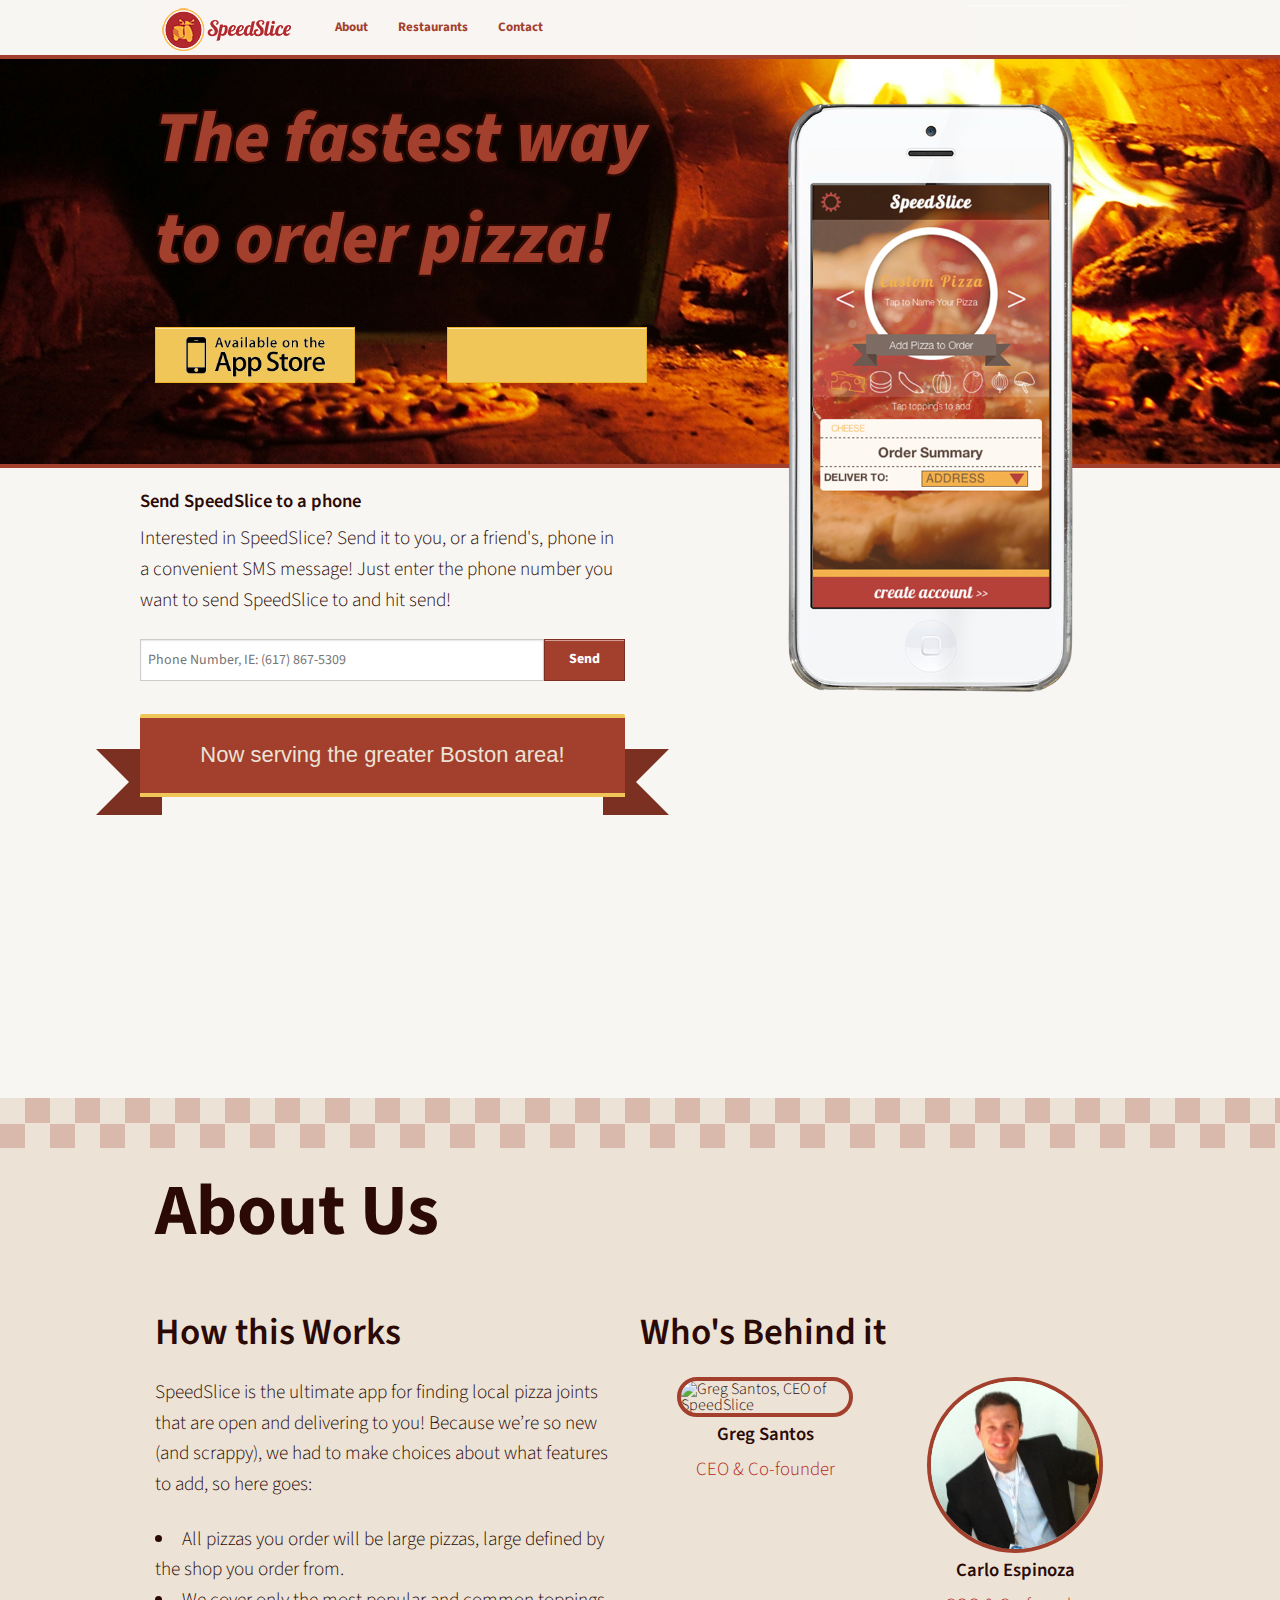
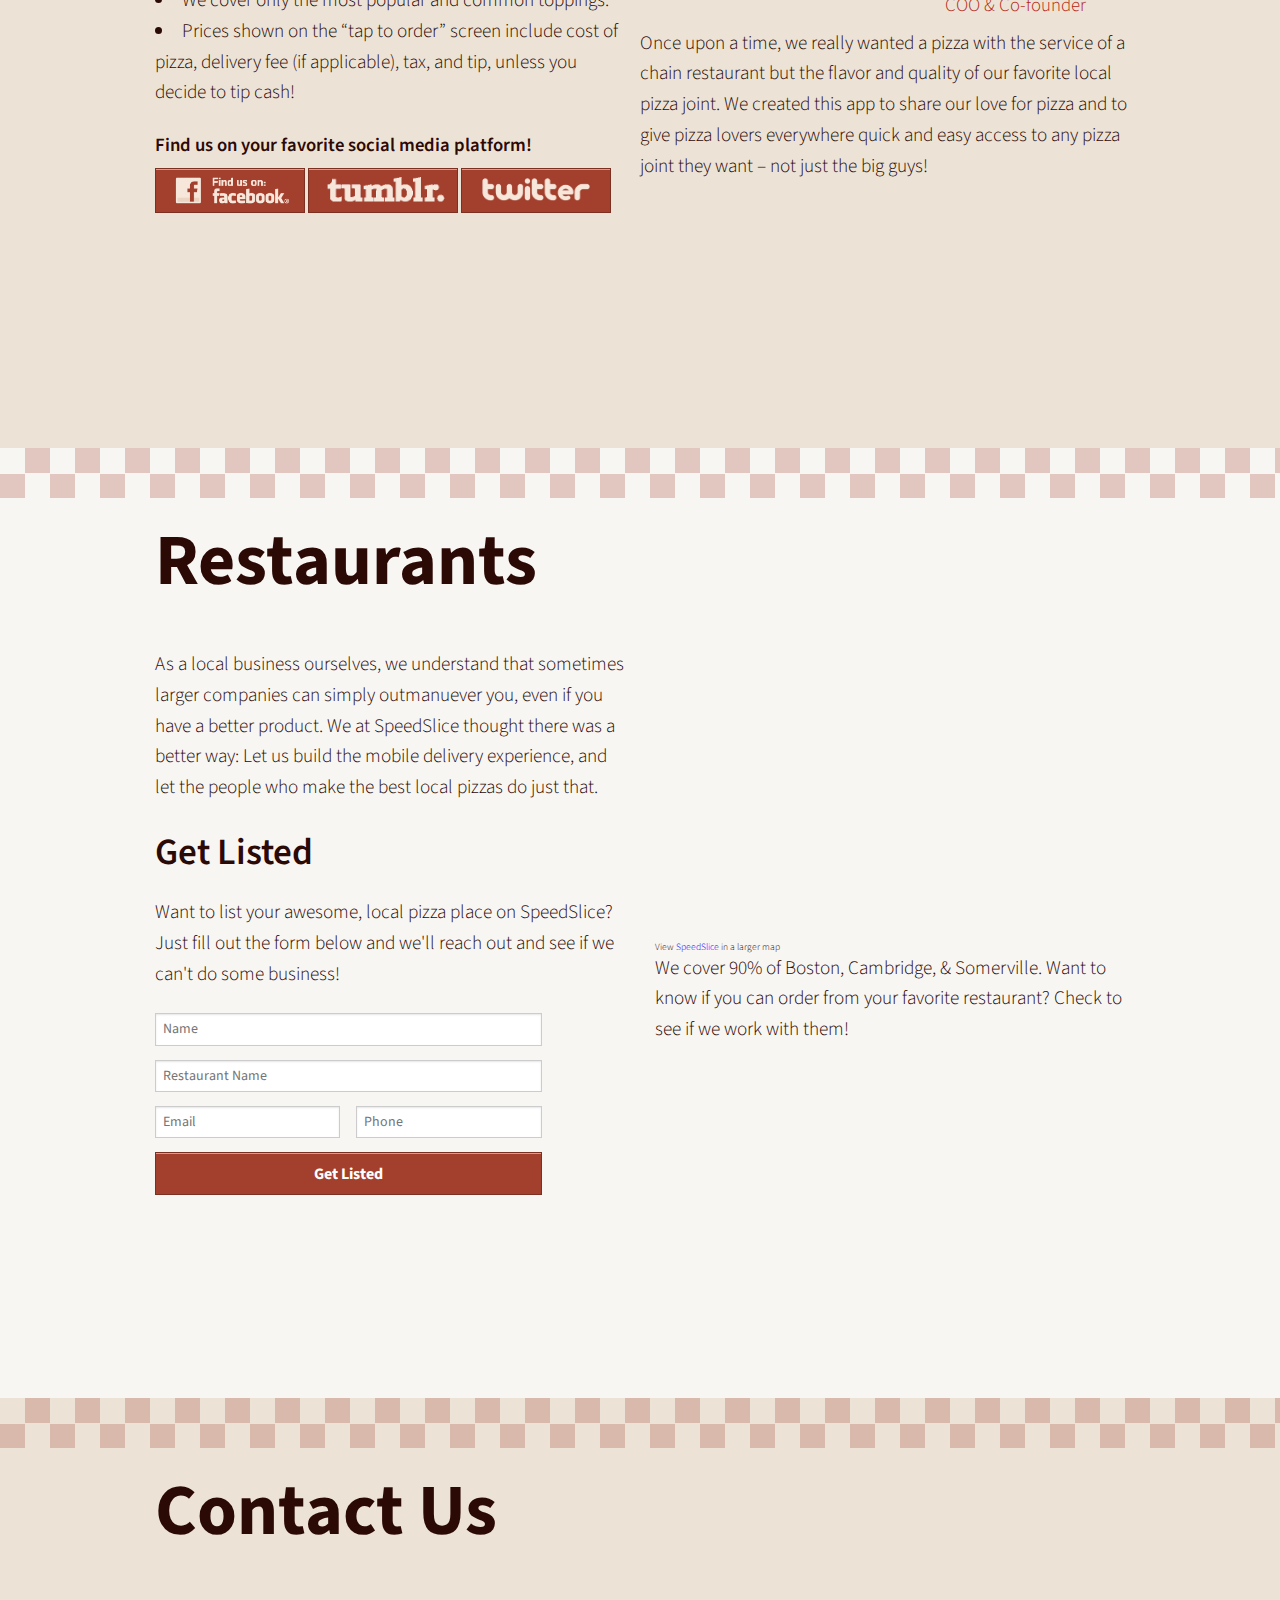
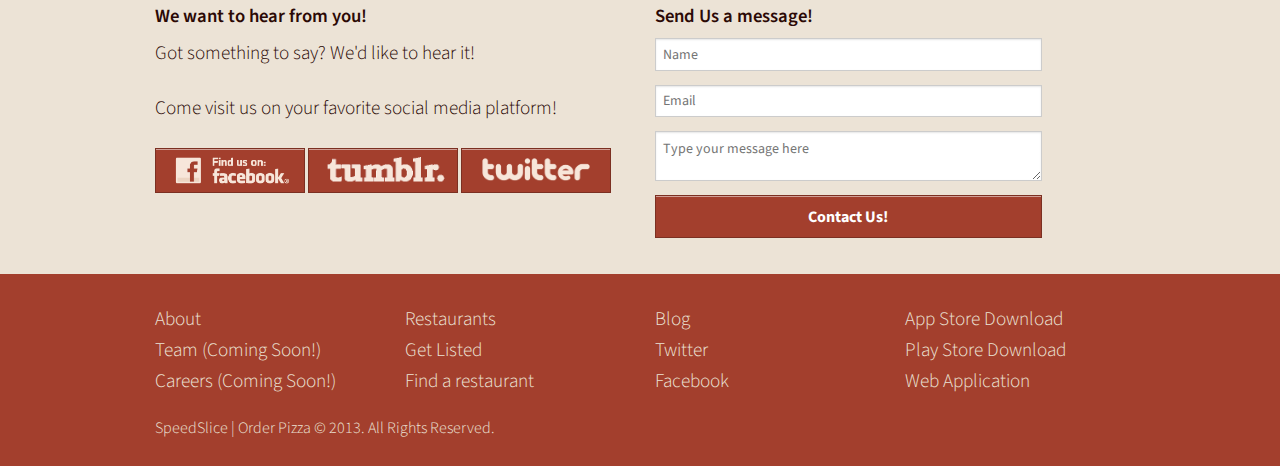
==== commit ca828683: "github GUI is lamesauce.fixed mobile nav, added Carlo to founders, finalized SMS widget text, added " ====
--- a/index.html
+++ b/index.html
@@ -2,23 +2,16 @@
 <!DOCTYPE html>
 <!--[if IE 8]> 				 <html class="no-js lt-ie9" lang="en" > <![endif]-->
 <!--[if gt IE 8]><!--> <html class="no-js" lang="en" > <!--<![endif]-->
-
 <head>
 	<meta charset="utf-8" />
   <meta name="viewport" content="width=device-width, height=device-height" />
-  <title>SpeedSlice | The fastest way to order local Pizza! </title>
-
-  
+  <title>SpeedSlice | The fastest way to order local Pizza!</title>
+  <!-- Compiled CSS -->
   <link rel="stylesheet" href="stylesheets/app.css" />
-
-  <script type="text/javascript" src="//static.twilio.com/libs/twiliojs/1.1/twilio.min.js"></script>
-
-
-  <!-- Super Slow Webfonts Crap -->
-  <link href='http://fonts.googleapis.com/css?family=Source+Sans+Pro:200,300,400,600,700,900,200italic,300italic,400italic,600italic,700italic,900italic' rel='stylesheet' type='text/css'>
-
+  <!-- Source Sans Pro -->
+  <link href='http://fonts.googleapis.com/css?family=Source+Sans+Pro:300,400,700,900,300italic,400italic,700italic,900italic' rel='stylesheet' type='text/css'>
+  <!-- Modernizr! -->
   <script src="javascripts/vendor/custom.modernizr.js"></script>
-
 </head>
 <body>
 	<div data-magellan-expedition class="contain-to-grid sticky">
@@ -32,7 +25,6 @@
 		      	</a>
 		      </h1>
 		    </li>
-		    <!-- Remove the class "menu-icon" to get rid of menu icon. Take out "Menu" to just have icon alone -->
 		    <li class="toggle-topbar menu-icon"><a href="#"><span>Menu</span></a></li>
 		  </ul>
 		  <section class="top-bar-section">
@@ -47,7 +39,7 @@
 		    <ul class="right">
 		      <li class="divider show-for-small"></li>
 		      <li class="has-form">
-		        <button id="navButton" class="beigeButton" href="#"></button>
+		        <button id="navButton" class="beigeButton expand" href="#"></button>
 		      </li>
 		    </ul>
 		  </section>
@@ -76,7 +68,6 @@
 			</div>
 		</div>
 	</div>
-
 	<div class="row hide-for-small">
 		<div class="row homeCard">
 			<div class="large-6 columns heroText">
@@ -88,7 +79,7 @@
 			          <input name="phoneNumber" id="phoneNumber" type="tel" placeholder="Phone Number, IE: (617) 867-5309" required>
 			        </div>
 			        <div class="small-12 large-2 columns">
-			        	<input id="smsSubmit" type="submit" class="button prefix redButton"></input>
+			        	<input id="smsSubmit" type="submit" class="button prefix redButton" value="Send"></input>
 			        </div>
 			        <div data-alert id="smsSuccess" class="small-12 columns alert-box secondary" style="display:none;">
 			        	<p>SMS Sent!</p>
@@ -100,7 +91,6 @@
 			</div>
 		</div>
 	</div>
-
 	<!-- Mobile Home Card (WARNING: Intended usage not in a trailer park) -->
 	<div class="row card hide-for-medium-up">
 		<div class="small-12">
@@ -118,7 +108,7 @@
 			</div>
 			<div class="row step2">
 				<div class="small-8 columns">
-					<h2 class="mHome">Pick Your Restaurant</h2>
+					<h2 class="mHome">Pick Your Spot</h2>
 					<p class="mHome">
 						Order from your favorite local pizza joint instead of chain restaurants!
 					</p>
@@ -140,11 +130,11 @@
 					</p>
 				</div>
 			</div>
-			<div class="row getSpeedSlice">
+			<div class="getSpeedSlice">
 				<div class="small-10 small-centered columns">
 					<button id="mHeroButton" class="large button expand"></button>
 					<div class="row">
-						<div id class="small-6 small-centered columns">
+						<div id class="small-8 small-centered columns">
 							<p class="mHeroButton">Also available on</p>
 							<button id="mSubHeroButton" class="medium button expand"></button>
 						</div>
@@ -153,9 +143,7 @@
 			</div>
 		</div>
 	</div>
-
 	<a name="about"></a> 
-	
 	<div class="white">
 		<hr>
 		<div class="row"><!-- About Card -->
@@ -192,9 +180,9 @@
 								<h3 class="subheader aboutPortraitText">CEO &amp; Co-founder</h3>
 							</div>
 							<div class="small-6 columns">
-								<img class="aboutPortrait" src="img/greg.jpg" alt="Greg Santos, CEO of SpeedSlice">
-								<h3 class="aboutPortraitText">Greg Santos</h3>
-								<h3 class="subheader aboutPortraitText">CEO &amp; Co-founder</h3>
+								<img class="aboutPortrait" src="img/carlo.jpg" alt="Greg Santos, CEO of SpeedSlice">
+								<h3 class="aboutPortraitText">Carlo Espinoza</h3>
+								<h3 class="subheader aboutPortraitText">COO &amp; Co-founder</h3>
 							</div>
 
 							<p>
@@ -210,7 +198,6 @@
 		</div>
 	</div>
 	<a name="restaurants"></a>
-
 	<hr>
 		<div class="row"><!-- Restaurants Card -->
 		<div class="large-12 columns card">
@@ -218,10 +205,7 @@
 			<div class="row">
 				<div class="large-6 columns">
 					<p>
-						As a local business ourselves, we understand that sometimes larger companies can simply outmanuever you, even if you have a better product. MOAR CONTENT HERE?
-					</p>
-					<p>
-						We at SpeedSlice thought there was a better way: Let us build the mobile delivery experience, and let the people who make the best local pizzas do just that.  
+						As a local business ourselves, we understand that sometimes larger companies can simply outmanuever you, even if you have a better product. We at SpeedSlice thought there was a better way: Let us build the mobile delivery experience, and let the people who make the best local pizzas do just that.  
 					</p>
 					<h2>Get Listed</h2>
 					<p>
@@ -267,22 +251,6 @@
 							<p>
 								We cover 90% of Boston, Cambridge, &amp; Somerville. Want to know if you can order from your favorite restaurant? Check to see if we work with them!
 							</p>
-						</div>
-						<div class="small-6 columns">
-							<ul>
-								<li>Restaurant</li>
-								<li>Restaurant</li>
-								<li>Restaurant</li>
-								<li>Restaurant</li>
-							</ul>
-						</div>
-						<div class="small-6 columns">
-							<ul>
-								<li>Restaurant</li>
-								<li>Restaurant</li>
-								<li>Restaurant</li>
-								<li>Restaurant</li>
-							</ul>
 						</div>
 					</div>
 				</div>
@@ -341,7 +309,6 @@
 			</div>
 		</div>
 	</div>
-
 	<div class="footer">
 		<div class="row">
 			<div class="small-6 large-3 columns">
@@ -379,141 +346,31 @@
 			</div>
 		</div>
 	</div>
-
-
+  <!-- Check for Zepto support, load jQuery if necessary -->
   <script>
-  document.write('<script src=' +
-  ('__proto__' in {} ? 'javascripts/vendor/zepto' : 'javascripts/vendor/jquery') +
-  '.js><\/script>')
-  </script>
-  
-  <script src="javascripts/foundation/foundation.js"></script>
-	
-	<script src="javascripts/foundation/foundation.alerts.js"></script>
-	
-	<script src="javascripts/foundation/foundation.clearing.js"></script>
-	
-	<script src="javascripts/foundation/foundation.cookie.js"></script>
-	
-	<script src="javascripts/foundation/foundation.dropdown.js"></script>
-	
-	<script src="javascripts/foundation/foundation.forms.js"></script>
-	
-	<script src="javascripts/foundation/foundation.interchange.js"></script>
-	
-	<script src="javascripts/foundation/foundation.joyride.js"></script>
-	
-	<script src="javascripts/foundation/foundation.magellan.js"></script>
-	
-	<script src="javascripts/foundation/foundation.orbit.js"></script>
-	
-	<script src="javascripts/foundation/foundation.placeholder.js"></script>
-	
-	<script src="javascripts/foundation/foundation.reveal.js"></script>
-	
-	<script src="javascripts/foundation/foundation.section.js"></script>
-	
-	<script src="javascripts/foundation/foundation.tooltips.js"></script>
-	
-	<script src="javascripts/foundation/foundation.topbar.js"></script>
-	
-  
-  <script>
-    $(document).foundation();
-  </script>
-
-  <script type="text/javascript">
-  	//SMS Text widget
-  	$("#smsSubmit").click(function() {
-  		//On submit, werk dat AJAX magic
-  	    $.ajax({
-  	         url: "sms-rest.php",
-  	         data: {
-  	            phoneNumber: $('#phoneNumber').val() 
-  	         },
-  	         type: "POST",
-  	         success: function() {
-  	         	// Fade in the success message
-  	            $("#smsSuccess").fadeIn(400);              
-  	         }
-  	    })
-  	    //Make sure we stay on page
-  		return false;
-  	});
-  	//Restaurant Listing Form
-  	$("#rfSubmit").click(function() {
-  		//On submit, werk dat AJAX magic
-  	    $.ajax({
-  	         url: "rfMailer.php",
-  	         data: {
-  	             rfName: $('#rfName').val(),
-  	             rfRestaurantName: $('#rfRestaurantName').val(),
-                 rfEmail: $('#rfEmail').val(), 
-                 rfPhone: $('#rfPhone').val()
-  	         },
-  	         type: "POST",
-  	         success: function() {
-  	         	  // Fade in the success message
-  	              $("#rfSuccess").fadeIn(400);              
-  	         }
-  	    })
-  	    //Make sure we stay on page
-  		return false;
-  	});
-  	//Contact Form
-  	$("#cfSubmit").click(function() {
-  		//On submit, werk dat AJAX magic
-  	    $.ajax({
-  	         url: "cfMailer.php",
-  	         data: {
-  	             cfName: $('#cfName').val(),
-  	             cfEmail: $('#cfEmail').val(),
-  	             cfMessage: $('#cfMessage').val()
-  	         },
-  	         type: "POST",
-  	         success: function() {
-  	         	  // Fade in the success message
-  	              $("#cfSuccess").fadeIn(400);              
-  	         }
-  	    })
-  	    //Make sure we stay on page
-  		return false;
-  	});
-  </script>
-
-  <script type="text/javascript">
-	  function getBrowser() {
-  	      var simpleUserAgent = 
-  	      	navigator
-  	      	.userAgent
-  	      	// capture browser name and version using REGEX POWER
-  	      	.match(/(opera|chrome|safari|firefox|msie)\/?\s*(\.?\d+(\.\d+)*)/i);
-  	      if(simpleUserAgent){
-  	      	// ignore concat'd useragent+version, and minor version number
-  	      	return simpleUserAgent.slice(1,3);
-  	      } else {
-  	      	// if not found, just ask the browser
-  	      	return [navigator.appName, navigator.appVersion]
-  	      }
-  	  }
-
-	  // button IDs
-  	  var mHeroButton = 'mHeroButton'
-  	  	, mSubHeroButton = 'mSubHeroButton'
-  	  	, navButton = 'navButton'
-  	  	;
-  	  // add modifier classes to buttons by id
-	  if (getBrowser()[0] == "Safari") {
-	  	document.getElementById(navButton).className += " appStoreLight";
-	  	document.getElementById(mHeroButton).className += " appStore";
-	  	document.getElementById(mSubHeroButton).className += " playStore";
-	  } else if (getBrowser()[0] == "Chrome") {
-	  	document.getElementById(navButton).className += " playStoreLight";
-	  	document.getElementById(mHeroButton).className += " playStore";
-	  	document.getElementById(mSubHeroButton).className += " appStore";
-	  } else {
-
-	  }
-  </script>
+    document.write('<script src=' +
+    ('__proto__' in {} ? 'javascripts/vendor/zepto' : 'javascripts/vendor/jquery') +
+    '.js><\/script>')
+    </script>
+    <script src="javascripts/foundation/foundation.js"></script>
+    <script src="javascripts/foundation/foundation.alerts.js"></script>
+    <script src="javascripts/foundation/foundation.clearing.js"></script>
+    <script src="javascripts/foundation/foundation.cookie.js"></script>
+    <script src="javascripts/foundation/foundation.dropdown.js"></script>
+    <script src="javascripts/foundation/foundation.forms.js"></script>
+    <script src="javascripts/foundation/foundation.joyride.js"></script>
+    <script src="javascripts/foundation/foundation.magellan.js"></script>
+    <script src="javascripts/foundation/foundation.orbit.js"></script>
+    <script src="javascripts/foundation/foundation.placeholder.js"></script>
+    <script src="javascripts/foundation/foundation.reveal.js"></script>
+    <script src="javascripts/foundation/foundation.section.js"></script>
+    <script src="javascripts/foundation/foundation.tooltips.js"></script>
+    <script src="javascripts/foundation/foundation.topbar.js"></script>
+    <script src="javascripts/foundation/foundation.interchange.js"></script>
+    <script>
+      $(document).foundation();
+    </script>
+  <script src="javascripts/speedslicesite.js"></script>
+  <script type="text/javascript" src="//static.twilio.com/libs/twiliojs/1.1/twilio.min.js"></script>
 </body>
 </html>
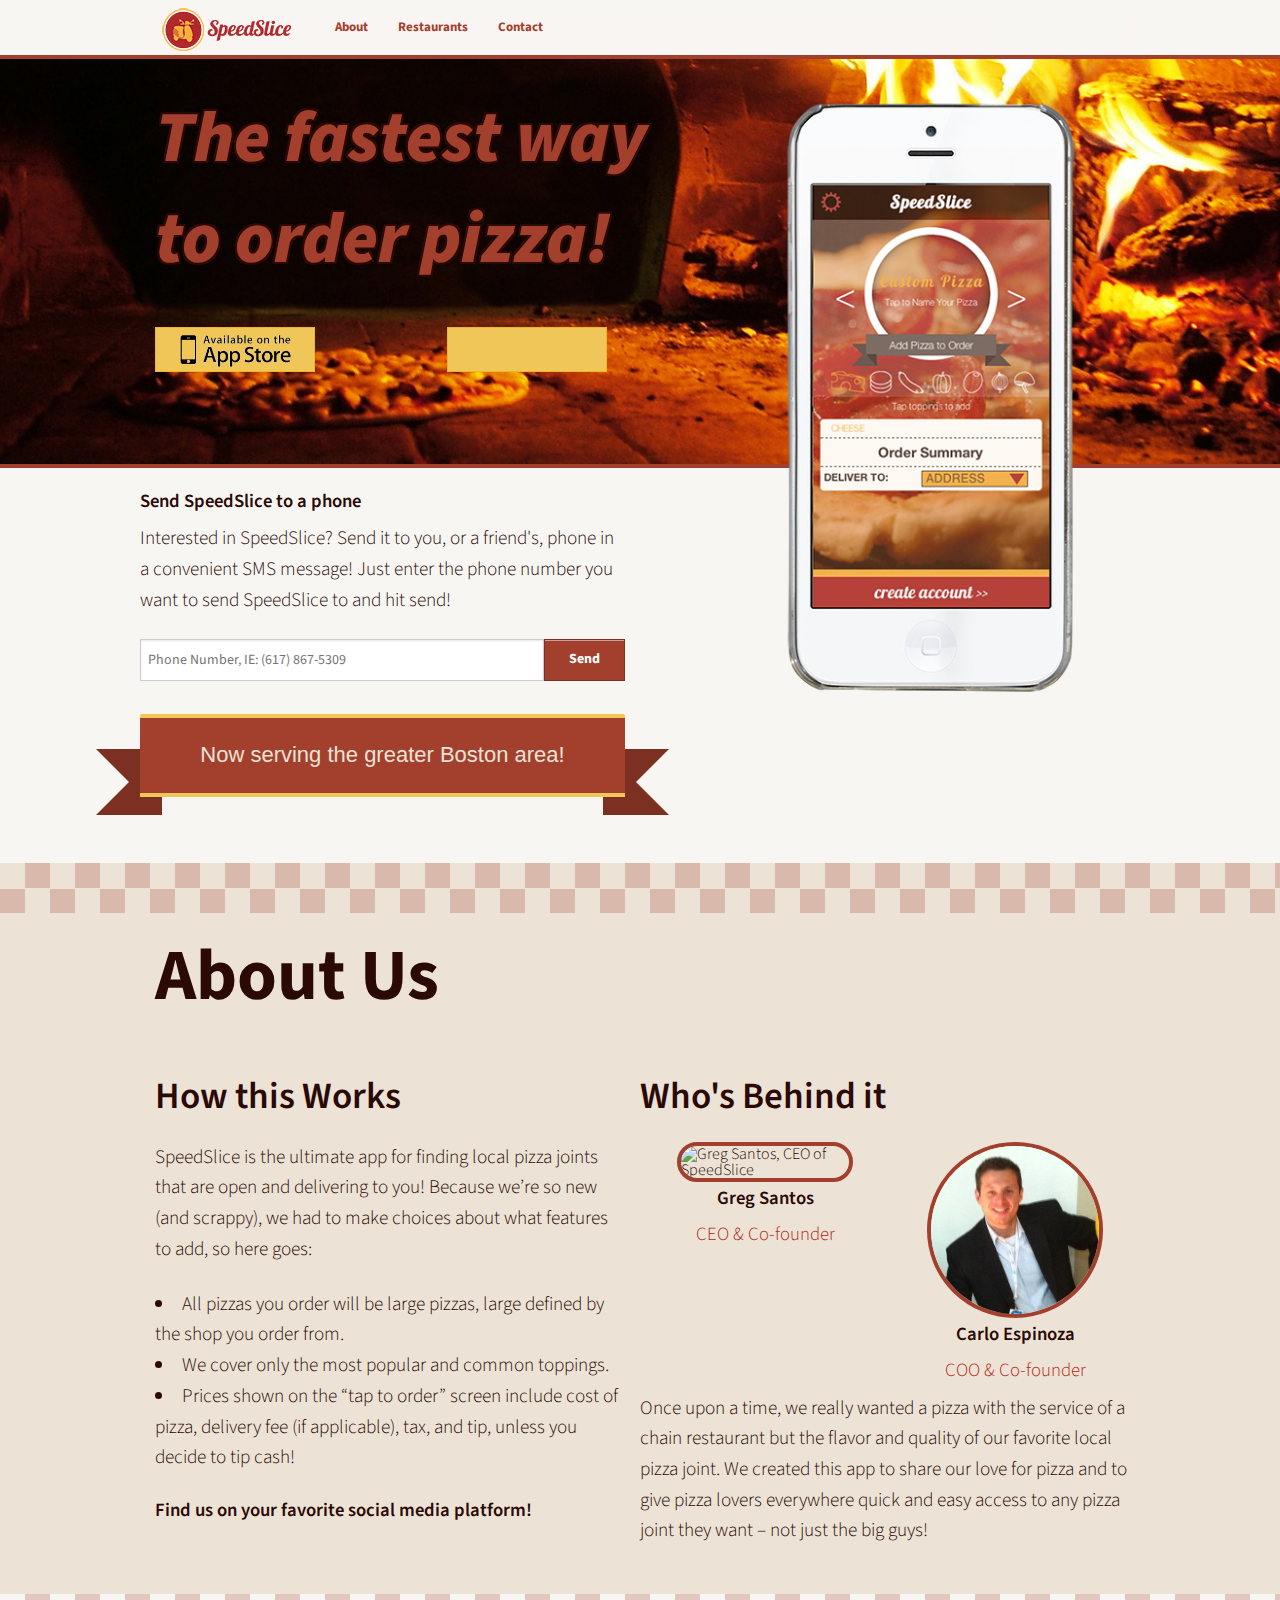
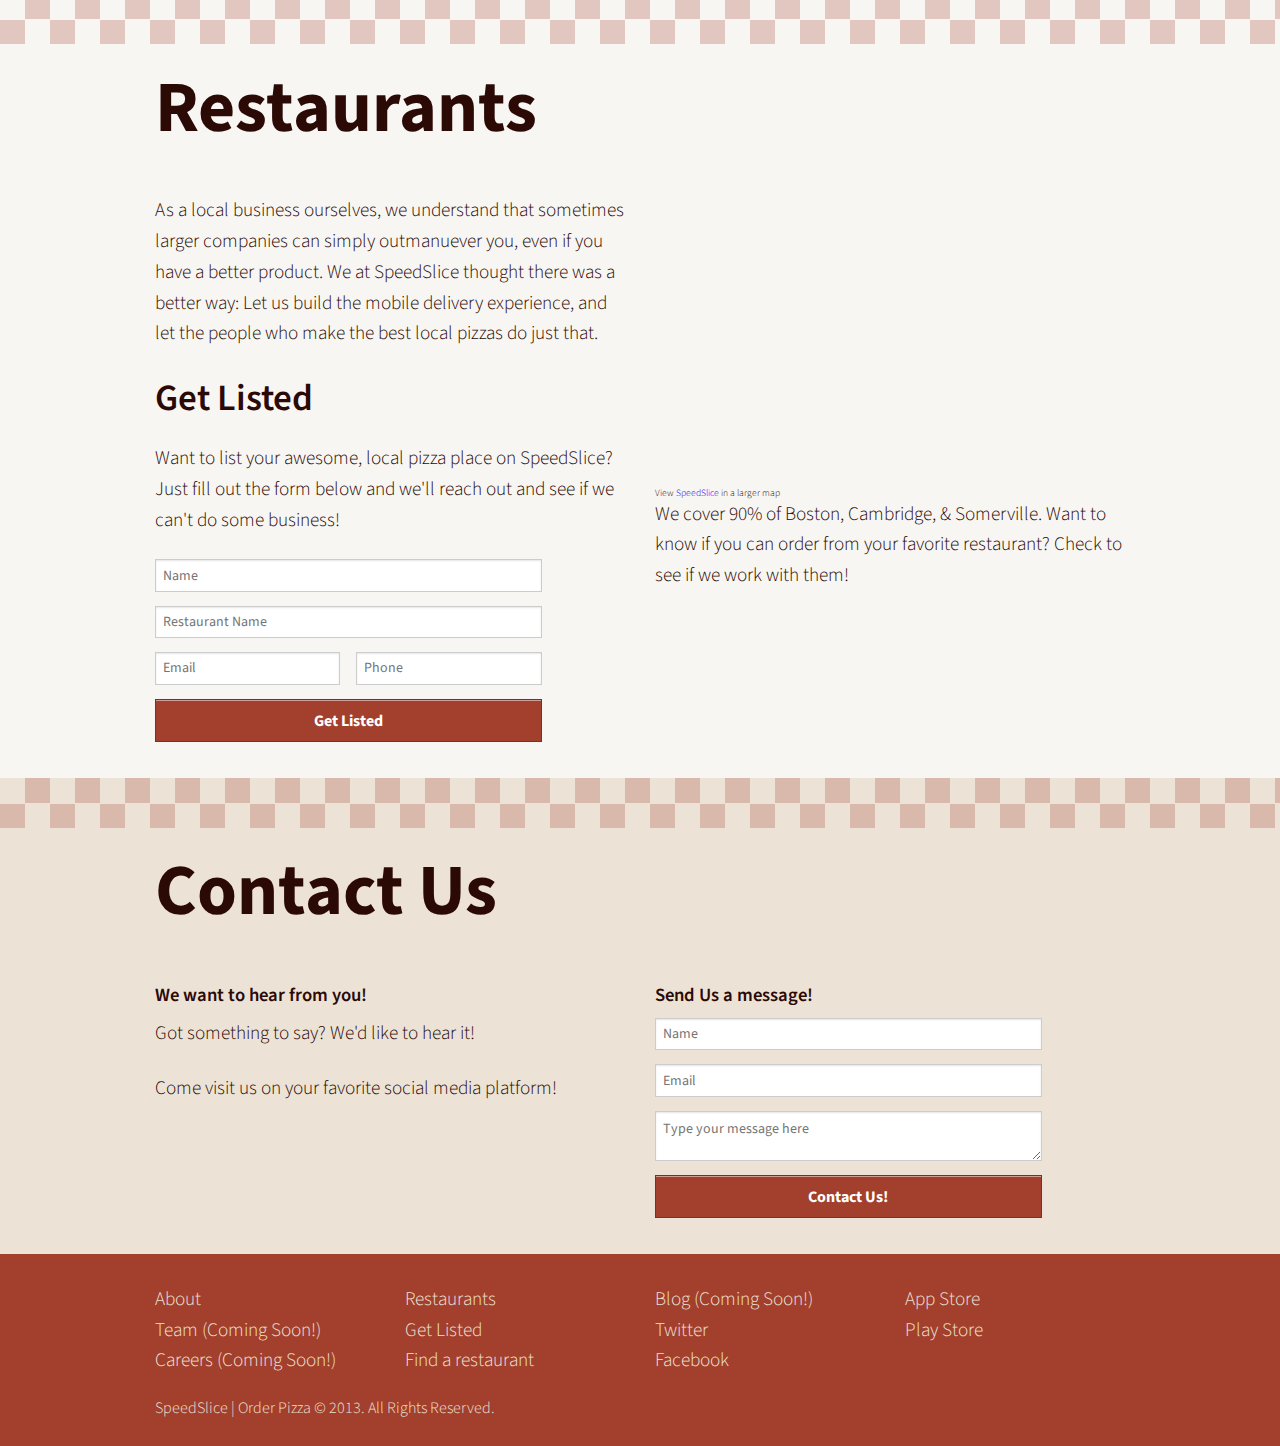
==== commit 111eee05: "mobile margin fix, added links to buttons, minified components, prepping for launch" ====
--- a/index.html
+++ b/index.html
@@ -6,10 +6,11 @@
 	<meta charset="utf-8" />
   <meta name="viewport" content="width=device-width, height=device-height" />
   <title>SpeedSlice | The fastest way to order local Pizza!</title>
+  <script type="text/javascript" src="//static.twilio.com/libs/twiliojs/1.1/twilio.min.js"></script>
   <!-- Compiled CSS -->
-  <link rel="stylesheet" href="stylesheets/app.css" />
+  <link rel="stylesheet" href="stylesheets/app.min.css" />
   <!-- Source Sans Pro -->
-  <link href='http://fonts.googleapis.com/css?family=Source+Sans+Pro:300,400,700,900,300italic,400italic,700italic,900italic' rel='stylesheet' type='text/css'>
+  <link href='//fonts.googleapis.com/css?family=Source+Sans+Pro:300,400,700,900,300italic,400italic,700italic,900italic' rel='stylesheet' type='text/css'>
   <!-- Modernizr! -->
   <script src="javascripts/vendor/custom.modernizr.js"></script>
 </head>
@@ -39,7 +40,7 @@
 		    <ul class="right">
 		      <li class="divider show-for-small"></li>
 		      <li class="has-form">
-		        <button id="navButton" class="beigeButton expand" href="#"></button>
+		        <a id="navButton" class="beigeButton expand" target="_blank"></a>
 		      </li>
 		    </ul>
 		  </section>
@@ -55,10 +56,10 @@
 				<h1>The fastest way to order pizza!</h1>
 				<div class="row">
 					<div class="large-6 columns">
-						<button class="goldButton large appStore"></button>
-					</div>
-					<div class="large-6 columns">
-						<button class="goldButton large playStore"></button>
+						<a class="goldButton large appStore" target="_blank" href="https://itunes.apple.com/us/app/speedslice/id636969512?mt=8"></a>
+					</div>
+					<div class="large-6 columns">
+						<a class="goldButton large playStore" target="_blank" href="https://play.google.com/store/apps/details?id=com.speedslice.speedsliceapp&hl=en"></a>
 					</div>
 				</div>
 				
@@ -93,7 +94,7 @@
 	</div>
 	<!-- Mobile Home Card (WARNING: Intended usage not in a trailer park) -->
 	<div class="row card hide-for-medium-up">
-		<div class="small-12">
+		<div class="small-12 columns">
 			<div class="row step1">
 				<div class="small-4 columns">
 					<label class="mHome">Step</label>
@@ -132,11 +133,11 @@
 			</div>
 			<div class="getSpeedSlice">
 				<div class="small-10 small-centered columns">
-					<button id="mHeroButton" class="large button expand"></button>
+					<a id="mHeroButton" class="large button expand" target="_blank"></a>
 					<div class="row">
 						<div id class="small-8 small-centered columns">
 							<p class="mHeroButton">Also available on</p>
-							<button id="mSubHeroButton" class="medium button expand"></button>
+							<a id="mSubHeroButton" class="medium button expand" target="_blank"></a>
 						</div>
 					</div>
 				</div>
@@ -166,9 +167,9 @@
 					        cash!</li>
 					    </ul>
 					    <h3>Find us on your favorite social media platform!</h3>
-					    <button class="redButton fbBtn"></button>
-						<button class="redButton tumblrBtn"></button>
-						<button class="redButton twitterBtn"></button>
+					    <a class="redButton fbBtn" title="Speedslice's facebook page!" target="_blank" href="https://www.facebook.com/SpeedSlice"></a>
+						<!-- <a class="redButton tumblrBtn" target="_blank" href=""></a> -->
+						<a class="redButton twitterBtn" target="_blank" title="SpeedSlice's twitter page" href="https://twitter.com/speedsliceapp"></a>
 					</div>
 					<div class="large-6 columns">
 						<div class="row">
@@ -268,15 +269,11 @@
 				<div class="row">
 					<div class="large-6 columns">
 						<h3>We want to hear from you!</h3>
-						<p>
-							Got something to say? We'd like to hear it!
-						</p>
-						<p>
-							Come visit us on your favorite social media platform!
-						</p>
-						<button class="redButton fbBtn"></button>
-						<button class="redButton tumblrBtn"></button>
-						<button class="redButton twitterBtn"></button>
+						<p>Got something to say? We'd like to hear it!</p>
+						<p>Come visit us on your favorite social media platform!</p>
+						<a class="redButton fbBtn" title="Speedslice's facebook page!" target="_blank" href="https://www.facebook.com/SpeedSlice"></a>
+						<!-- <a class="redButton tumblrBtn" target="_blank" href=""></a> -->
+						<a class="redButton twitterBtn" target="_blank" title="SpeedSlice's twitter page" href="https://twitter.com/speedsliceapp"></a>
 					</div>
 					<div class="small-12 large-6 columns">
 						<h3>Send Us a message!</h3>
@@ -327,16 +324,15 @@
 			</div>
 			<div class="small-6 large-3 columns">
 				<ul>
-					<li><a href="" target="_blank">Blog</a></li>
-					<li><a href="" target="_blank">Twitter</a></li>
-					<li><a href="" target="_blank">Facebook</a></li>
+					<li><a class="disabled">Blog (Coming Soon!)</a></li>
+					<li><a href="https://twitter.com/speedsliceapp" target="_blank">Twitter</a></li>
+					<li><a href="https://www.facebook.com/SpeedSlice" target="_blank">Facebook</a></li>
 				</ul>
 			</div>
 			<div class="small-6 large-3 columns">
 				<ul>
-					<li><a href="" target="_blank">App Store Download</a></li>
-					<li><a href="" target="_blank">Play Store Download</a></li>
-					<li><a href="" target="_blank">Web Application</a></li>
+					<li><a href="https://itunes.apple.com/us/app/speedslice/id636969512?mt=8" target="_blank">App Store</a></li>
+					<li><a href="https://play.google.com/store/apps/details?id=com.speedslice.speedsliceapp&hl=en" target="_blank">Play Store</a></li>
 				</ul>
 			</div>
 		</div>
@@ -352,25 +348,10 @@
     ('__proto__' in {} ? 'javascripts/vendor/zepto' : 'javascripts/vendor/jquery') +
     '.js><\/script>')
     </script>
-    <script src="javascripts/foundation/foundation.js"></script>
-    <script src="javascripts/foundation/foundation.alerts.js"></script>
-    <script src="javascripts/foundation/foundation.clearing.js"></script>
-    <script src="javascripts/foundation/foundation.cookie.js"></script>
-    <script src="javascripts/foundation/foundation.dropdown.js"></script>
-    <script src="javascripts/foundation/foundation.forms.js"></script>
-    <script src="javascripts/foundation/foundation.joyride.js"></script>
-    <script src="javascripts/foundation/foundation.magellan.js"></script>
-    <script src="javascripts/foundation/foundation.orbit.js"></script>
-    <script src="javascripts/foundation/foundation.placeholder.js"></script>
-    <script src="javascripts/foundation/foundation.reveal.js"></script>
-    <script src="javascripts/foundation/foundation.section.js"></script>
-    <script src="javascripts/foundation/foundation.tooltips.js"></script>
-    <script src="javascripts/foundation/foundation.topbar.js"></script>
-    <script src="javascripts/foundation/foundation.interchange.js"></script>
+    <script src="javascripts/foundation.min.js"></script>
     <script>
       $(document).foundation();
     </script>
-  <script src="javascripts/speedslicesite.js"></script>
-  <script type="text/javascript" src="//static.twilio.com/libs/twiliojs/1.1/twilio.min.js"></script>
+  <script src="javascripts/speedslicesite.min.js"></script>
 </body>
 </html>
--- a/stylesheets/app.min.css
+++ b/stylesheets/app.min.css
@@ -0,0 +1 @@
+/*! normalize.css v2.1.1 | MIT License | git.io/normalize */article,aside,details,figcaption,figure,footer,header,hgroup,main,nav,section,summary{display:block}audio,canvas,video{display:inline-block}audio:not([controls]){display:none;height:0}[hidden]{display:none}html{background:#fff;color:#000;font-family:sans-serif;-ms-text-size-adjust:100%;-webkit-text-size-adjust:100%}body{margin:0}a:focus{outline:thin dotted}a:active,a:hover{outline:0}h1{font-size:2em;margin:.67em 0}abbr[title]{border-bottom:1px dotted}b,strong{font-weight:bold}dfn{font-style:italic}hr{-moz-box-sizing:content-box;box-sizing:content-box;height:0}mark{background:#ff0;color:#000}code,kbd,pre,samp{font-family:monospace,serif;font-size:1em}pre{white-space:pre-wrap}q{quotes:"\201C" "\201D" "\2018" "\2019"}small{font-size:80%}sub,sup{font-size:75%;line-height:0;position:relative;vertical-align:baseline}sup{top:-0.5em}sub{bottom:-0.25em}img{border:0}svg:not(:root){overflow:hidden}figure{margin:0}fieldset{border:1px solid silver;margin:0 2px;padding:.35em .625em .75em}legend{border:0;padding:0}button,input,select,textarea{font-family:inherit;font-size:100%;margin:0}button,input{line-height:normal}button,select{text-transform:none}button,html input[type="button"],input[type="reset"],input[type="submit"]{-webkit-appearance:button;cursor:pointer}button[disabled],html input[disabled]{cursor:default}input[type="checkbox"],input[type="radio"]{box-sizing:border-box;padding:0}input[type="search"]{-webkit-appearance:textfield;-moz-box-sizing:content-box;-webkit-box-sizing:content-box;box-sizing:content-box}input[type="search"]::-webkit-search-cancel-button,input[type="search"]::-webkit-search-decoration{-webkit-appearance:none}button::-moz-focus-inner,input::-moz-focus-inner{border:0;padding:0}textarea{overflow:auto;vertical-align:top}table{border-collapse:collapse;border-spacing:0}*,*:before,*:after{-moz-box-sizing:border-box;-webkit-box-sizing:border-box;box-sizing:border-box}html,body{font-size:100%}body{background:white;color:#2b0905;padding:0;margin:0;font-family:"Source Sans Pro",Helvetica,Arial,sans-serif;font-weight:300;font-style:normal;line-height:1;position:relative;cursor:default}a:hover{cursor:pointer}a:focus{outline:0}img,object,embed{max-width:100%;height:auto}object,embed{height:100%}img{-ms-interpolation-mode:bicubic}#map_canvas img,#map_canvas embed,#map_canvas object,.map_canvas img,.map_canvas embed,.map_canvas object{max-width:none !important}.left{float:left !important}.right{float:right !important}.text-left{text-align:left !important}.text-right{text-align:right !important}.text-center{text-align:center !important}.text-justify{text-align:justify !important}.hide{display:none}.antialiased{-webkit-font-smoothing:antialiased}img{display:inline-block;vertical-align:middle}textarea{height:auto;min-height:50px}select{width:100%}.row{width:100%;margin-left:auto;margin-right:auto;margin-top:0;margin-bottom:0;max-width:62.5em;*zoom:1}.row:before,.row:after{content:" ";display:table}.row:after{clear:both}.row.collapse .column,.row.collapse .columns{position:relative;padding-left:0;padding-right:0;float:left}.row .row{width:auto;margin-left:-0.9375em;margin-right:-0.9375em;margin-top:0;margin-bottom:0;max-width:none;*zoom:1}.row .row:before,.row .row:after{content:" ";display:table}.row .row:after{clear:both}.row .row.collapse{width:auto;margin:0;max-width:none;*zoom:1}.row .row.collapse:before,.row .row.collapse:after{content:" ";display:table}.row .row.collapse:after{clear:both}.column,.columns{position:relative;padding-left:.9375em;padding-right:.9375em;width:100%;float:left}@media only screen{.column,.columns{position:relative;padding-left:.9375em;padding-right:.9375em;float:left}.small-1{position:relative;width:8.33333%}.small-2{position:relative;width:16.66667%}.small-3{position:relative;width:25%}.small-4{position:relative;width:33.33333%}.small-5{position:relative;width:41.66667%}.small-6{position:relative;width:50%}.small-7{position:relative;width:58.33333%}.small-8{position:relative;width:66.66667%}.small-9{position:relative;width:75%}.small-10{position:relative;width:83.33333%}.small-11{position:relative;width:91.66667%}.small-12{position:relative;width:100%}.small-offset-0{position:relative;margin-left:0}.small-offset-1{position:relative;margin-left:8.33333%}.small-offset-2{position:relative;margin-left:16.66667%}.small-offset-3{position:relative;margin-left:25%}.small-offset-4{position:relative;margin-left:33.33333%}.small-offset-5{position:relative;margin-left:41.66667%}.small-offset-6{position:relative;margin-left:50%}.small-offset-7{position:relative;margin-left:58.33333%}.small-offset-8{position:relative;margin-left:66.66667%}.small-offset-9{position:relative;margin-left:75%}.small-offset-10{position:relative;margin-left:83.33333%}[class*="column"]+[class*="column"]:last-child{float:right}[class*="column"]+[class*="column"].end{float:left}.column.small-centered,.columns.small-centered{position:relative;margin-left:auto;margin-right:auto;float:none !important}}@media only screen and (min-width:768px){.large-1{position:relative;width:8.33333%}.large-2{position:relative;width:16.66667%}.large-3{position:relative;width:25%}.large-4{position:relative;width:33.33333%}.large-5{position:relative;width:41.66667%}.large-6{position:relative;width:50%}.large-7{position:relative;width:58.33333%}.large-8{position:relative;width:66.66667%}.large-9{position:relative;width:75%}.large-10{position:relative;width:83.33333%}.large-11{position:relative;width:91.66667%}.large-12{position:relative;width:100%}.row .large-offset-0{position:relative;margin-left:0}.row .large-offset-1{position:relative;margin-left:8.33333%}.row .large-offset-2{position:relative;margin-left:16.66667%}.row .large-offset-3{position:relative;margin-left:25%}.row .large-offset-4{position:relative;margin-left:33.33333%}.row .large-offset-5{position:relative;margin-left:41.66667%}.row .large-offset-6{position:relative;margin-left:50%}.row .large-offset-7{position:relative;margin-left:58.33333%}.row .large-offset-8{position:relative;margin-left:66.66667%}.row .large-offset-9{position:relative;margin-left:75%}.row .large-offset-10{position:relative;margin-left:83.33333%}.row .large-offset-11{position:relative;margin-left:91.66667%}.push-1{position:relative;left:8.33333%;right:auto}.pull-1{position:relative;right:8.33333%;left:auto}.push-2{position:relative;left:16.66667%;right:auto}.pull-2{position:relative;right:16.66667%;left:auto}.push-3{position:relative;left:25%;right:auto}.pull-3{position:relative;right:25%;left:auto}.push-4{position:relative;left:33.33333%;right:auto}.pull-4{position:relative;right:33.33333%;left:auto}.push-5{position:relative;left:41.66667%;right:auto}.pull-5{position:relative;right:41.66667%;left:auto}.push-6{position:relative;left:50%;right:auto}.pull-6{position:relative;right:50%;left:auto}.push-7{position:relative;left:58.33333%;right:auto}.pull-7{position:relative;right:58.33333%;left:auto}.push-8{position:relative;left:66.66667%;right:auto}.pull-8{position:relative;right:66.66667%;left:auto}.push-9{position:relative;left:75%;right:auto}.pull-9{position:relative;right:75%;left:auto}.push-10{position:relative;left:83.33333%;right:auto}.pull-10{position:relative;right:83.33333%;left:auto}.push-11{position:relative;left:91.66667%;right:auto}.pull-11{position:relative;right:91.66667%;left:auto}.column.large-centered,.columns.large-centered{position:relative;margin-left:auto;margin-right:auto;float:none !important}.column.large-uncentered,.columns.large-uncentered{margin-left:0;margin-right:0;float:left !important}.column.large-uncentered.opposite,.columns.large-uncentered.opposite{float:right !important}}.show-for-small,.show-for-medium-down,.show-for-large-down{display:inherit !important}.show-for-medium,.show-for-medium-up,.show-for-large,.show-for-large-up,.show-for-xlarge{display:none !important}.hide-for-medium,.hide-for-medium-up,.hide-for-large,.hide-for-large-up,.hide-for-xlarge{display:inherit !important}.hide-for-small,.hide-for-medium-down,.hide-for-large-down{display:none !important}table.show-for-small,table.show-for-medium-down,table.show-for-large-down,table.hide-for-medium,table.hide-for-medium-up,table.hide-for-large,table.hide-for-large-up,table.hide-for-xlarge{display:table}thead.show-for-small,thead.show-for-medium-down,thead.show-for-large-down,thead.hide-for-medium,thead.hide-for-medium-up,thead.hide-for-large,thead.hide-for-large-up,thead.hide-for-xlarge{display:table-header-group !important}tbody.show-for-small,tbody.show-for-medium-down,tbody.show-for-large-down,tbody.hide-for-medium,tbody.hide-for-medium-up,tbody.hide-for-large,tbody.hide-for-large-up,tbody.hide-for-xlarge{display:table-row-group !important}tr.show-for-small,tr.show-for-medium-down,tr.show-for-large-down,tr.hide-for-medium,tr.hide-for-medium-up,tr.hide-for-large,tr.hide-for-large-up,tr.hide-for-xlarge{display:table-row !important}td.show-for-small,td.show-for-medium-down,td.show-for-large-down,td.hide-for-medium,td.hide-for-medium-up,td.hide-for-large,td.hide-for-large-up,td.hide-for-xlarge,th.show-for-small,th.show-for-medium-down,th.show-for-large-down,th.hide-for-medium,th.hide-for-medium-up,th.hide-for-large,th.hide-for-large-up,th.hide-for-xlarge{display:table-cell !important}@media only screen and (min-width:768px){.show-for-medium,.show-for-medium-up{display:inherit !important}.show-for-small{display:none !important}.hide-for-small{display:inherit !important}.hide-for-medium,.hide-for-medium-up{display:none !important}table.show-for-medium,table.show-for-medium-up,table.hide-for-small{display:table}thead.show-for-medium,thead.show-for-medium-up,thead.hide-for-small{display:table-header-group !important}tbody.show-for-medium,tbody.show-for-medium-up,tbody.hide-for-small{display:table-row-group !important}tr.show-for-medium,tr.show-for-medium-up,tr.hide-for-small{display:table-row !important}td.show-for-medium,td.show-for-medium-up,td.hide-for-small,th.show-for-medium,th.show-for-medium-up,th.hide-for-small{display:table-cell !important}}@media only screen and (min-width:1280px){.show-for-large,.show-for-large-up{display:inherit !important}.show-for-medium,.show-for-medium-down{display:none !important}.hide-for-medium,.hide-for-medium-down{display:inherit !important}.hide-for-large,.hide-for-large-up{display:none !important}table.show-for-large,table.show-for-large-up,table.hide-for-medium,table.hide-for-medium-down{display:table}thead.show-for-large,thead.show-for-large-up,thead.hide-for-medium,thead.hide-for-medium-down{display:table-header-group !important}tbody.show-for-large,tbody.show-for-large-up,tbody.hide-for-medium,tbody.hide-for-medium-down{display:table-row-group !important}tr.show-for-large,tr.show-for-large-up,tr.hide-for-medium,tr.hide-for-medium-down{display:table-row !important}td.show-for-large,td.show-for-large-up,td.hide-for-medium,td.hide-for-medium-down,th.show-for-large,th.show-for-large-up,th.hide-for-medium,th.hide-for-medium-down{display:table-cell !important}}@media only screen and (min-width:1440px){.show-for-xlarge{display:inherit !important}.show-for-large,.show-for-large-down{display:none !important}.hide-for-large,.hide-for-large-down{display:inherit !important}.hide-for-xlarge{display:none !important}table.show-for-xlarge,table.hide-for-large,table.hide-for-large-down{display:table}thead.show-for-xlarge,thead.hide-for-large,thead.hide-for-large-down{display:table-header-group !important}tbody.show-for-xlarge,tbody.hide-for-large,tbody.hide-for-large-down{display:table-row-group !important}tr.show-for-xlarge,tr.hide-for-large,tr.hide-for-large-down{display:table-row !important}td.show-for-xlarge,td.hide-for-large,td.hide-for-large-down,th.show-for-xlarge,th.hide-for-large,th.hide-for-large-down{display:table-cell !important}}.show-for-landscape,.hide-for-portrait{display:inherit !important}.hide-for-landscape,.show-for-portrait{display:none !important}table.hide-for-landscape,table.show-for-portrait{display:table}thead.hide-for-landscape,thead.show-for-portrait{display:table-header-group !important}tbody.hide-for-landscape,tbody.show-for-portrait{display:table-row-group !important}tr.hide-for-landscape,tr.show-for-portrait{display:table-row !important}td.hide-for-landscape,td.show-for-portrait,th.hide-for-landscape,th.show-for-portrait{display:table-cell !important}@media only screen and (orientation:landscape){.show-for-landscape,.hide-for-portrait{display:inherit !important}.hide-for-landscape,.show-for-portrait{display:none !important}table.show-for-landscape,table.hide-for-portrait{display:table}thead.show-for-landscape,thead.hide-for-portrait{display:table-header-group !important}tbody.show-for-landscape,tbody.hide-for-portrait{display:table-row-group !important}tr.show-for-landscape,tr.hide-for-portrait{display:table-row !important}td.show-for-landscape,td.hide-for-portrait,th.show-for-landscape,th.hide-for-portrait{display:table-cell !important}}@media only screen and (orientation:portrait){.show-for-portrait,.hide-for-landscape{display:inherit !important}.hide-for-portrait,.show-for-landscape{display:none !important}table.show-for-portrait,table.hide-for-landscape{display:table}thead.show-for-portrait,thead.hide-for-landscape{display:table-header-group !important}tbody.show-for-portrait,tbody.hide-for-landscape{display:table-row-group !important}tr.show-for-portrait,tr.hide-for-landscape{display:table-row !important}td.show-for-portrait,td.hide-for-landscape,th.show-for-portrait,th.hide-for-landscape{display:table-cell !important}}.show-for-touch{display:none !important}.hide-for-touch{display:inherit !important}.touch .show-for-touch{display:inherit !important}.touch .hide-for-touch{display:none !important}table.hide-for-touch{display:table}.touch table.show-for-touch{display:table}thead.hide-for-touch{display:table-header-group !important}.touch thead.show-for-touch{display:table-header-group !important}tbody.hide-for-touch{display:table-row-group !important}.touch tbody.show-for-touch{display:table-row-group !important}tr.hide-for-touch{display:table-row !important}.touch tr.show-for-touch{display:table-row !important}td.hide-for-touch{display:table-cell !important}.touch td.show-for-touch{display:table-cell !important}th.hide-for-touch{display:table-cell !important}.touch th.show-for-touch{display:table-cell !important}@media only screen{[class*="block-grid-"]{display:block;padding:0;margin:0 -0.625em;*zoom:1}[class*="block-grid-"]:before,[class*="block-grid-"]:after{content:" ";display:table}[class*="block-grid-"]:after{clear:both}[class*="block-grid-"]>li{display:inline;height:auto;float:left;padding:0 .625em 1.25em}.small-block-grid-1>li{width:100%;padding:0 .625em 1.25em}.small-block-grid-1>li:nth-of-type(n){clear:none}.small-block-grid-1>li:nth-of-type(1n+1){clear:both}.small-block-grid-2>li{width:50%;padding:0 .625em 1.25em}.small-block-grid-2>li:nth-of-type(n){clear:none}.small-block-grid-2>li:nth-of-type(2n+1){clear:both}.small-block-grid-3>li{width:33.33333%;padding:0 .625em 1.25em}.small-block-grid-3>li:nth-of-type(n){clear:none}.small-block-grid-3>li:nth-of-type(3n+1){clear:both}.small-block-grid-4>li{width:25%;padding:0 .625em 1.25em}.small-block-grid-4>li:nth-of-type(n){clear:none}.small-block-grid-4>li:nth-of-type(4n+1){clear:both}.small-block-grid-5>li{width:20%;padding:0 .625em 1.25em}.small-block-grid-5>li:nth-of-type(n){clear:none}.small-block-grid-5>li:nth-of-type(5n+1){clear:both}.small-block-grid-6>li{width:16.66667%;padding:0 .625em 1.25em}.small-block-grid-6>li:nth-of-type(n){clear:none}.small-block-grid-6>li:nth-of-type(6n+1){clear:both}.small-block-grid-7>li{width:14.28571%;padding:0 .625em 1.25em}.small-block-grid-7>li:nth-of-type(n){clear:none}.small-block-grid-7>li:nth-of-type(7n+1){clear:both}.small-block-grid-8>li{width:12.5%;padding:0 .625em 1.25em}.small-block-grid-8>li:nth-of-type(n){clear:none}.small-block-grid-8>li:nth-of-type(8n+1){clear:both}.small-block-grid-9>li{width:11.11111%;padding:0 .625em 1.25em}.small-block-grid-9>li:nth-of-type(n){clear:none}.small-block-grid-9>li:nth-of-type(9n+1){clear:both}.small-block-grid-10>li{width:10%;padding:0 .625em 1.25em}.small-block-grid-10>li:nth-of-type(n){clear:none}.small-block-grid-10>li:nth-of-type(10n+1){clear:both}.small-block-grid-11>li{width:9.09091%;padding:0 .625em 1.25em}.small-block-grid-11>li:nth-of-type(n){clear:none}.small-block-grid-11>li:nth-of-type(11n+1){clear:both}.small-block-grid-12>li{width:8.33333%;padding:0 .625em 1.25em}.small-block-grid-12>li:nth-of-type(n){clear:none}.small-block-grid-12>li:nth-of-type(12n+1){clear:both}}@media only screen and (min-width:768px){.small-block-grid-1>li:nth-of-type(1n+1){clear:none}.small-block-grid-2>li:nth-of-type(2n+1){clear:none}.small-block-grid-3>li:nth-of-type(3n+1){clear:none}.small-block-grid-4>li:nth-of-type(4n+1){clear:none}.small-block-grid-5>li:nth-of-type(5n+1){clear:none}.small-block-grid-6>li:nth-of-type(6n+1){clear:none}.small-block-grid-7>li:nth-of-type(7n+1){clear:none}.small-block-grid-8>li:nth-of-type(8n+1){clear:none}.small-block-grid-9>li:nth-of-type(9n+1){clear:none}.small-block-grid-10>li:nth-of-type(10n+1){clear:none}.small-block-grid-11>li:nth-of-type(11n+1){clear:none}.small-block-grid-12>li:nth-of-type(12n+1){clear:none}.large-block-grid-1>li{width:100%;padding:0 .625em 1.25em}.large-block-grid-1>li:nth-of-type(n){clear:none}.large-block-grid-1>li:nth-of-type(1n+1){clear:both}.large-block-grid-2>li{width:50%;padding:0 .625em 1.25em}.large-block-grid-2>li:nth-of-type(n){clear:none}.large-block-grid-2>li:nth-of-type(2n+1){clear:both}.large-block-grid-3>li{width:33.33333%;padding:0 .625em 1.25em}.large-block-grid-3>li:nth-of-type(n){clear:none}.large-block-grid-3>li:nth-of-type(3n+1){clear:both}.large-block-grid-4>li{width:25%;padding:0 .625em 1.25em}.large-block-grid-4>li:nth-of-type(n){clear:none}.large-block-grid-4>li:nth-of-type(4n+1){clear:both}.large-block-grid-5>li{width:20%;padding:0 .625em 1.25em}.large-block-grid-5>li:nth-of-type(n){clear:none}.large-block-grid-5>li:nth-of-type(5n+1){clear:both}.large-block-grid-6>li{width:16.66667%;padding:0 .625em 1.25em}.large-block-grid-6>li:nth-of-type(n){clear:none}.large-block-grid-6>li:nth-of-type(6n+1){clear:both}.large-block-grid-7>li{width:14.28571%;padding:0 .625em 1.25em}.large-block-grid-7>li:nth-of-type(n){clear:none}.large-block-grid-7>li:nth-of-type(7n+1){clear:both}.large-block-grid-8>li{width:12.5%;padding:0 .625em 1.25em}.large-block-grid-8>li:nth-of-type(n){clear:none}.large-block-grid-8>li:nth-of-type(8n+1){clear:both}.large-block-grid-9>li{width:11.11111%;padding:0 .625em 1.25em}.large-block-grid-9>li:nth-of-type(n){clear:none}.large-block-grid-9>li:nth-of-type(9n+1){clear:both}.large-block-grid-10>li{width:10%;padding:0 .625em 1.25em}.large-block-grid-10>li:nth-of-type(n){clear:none}.large-block-grid-10>li:nth-of-type(10n+1){clear:both}.large-block-grid-11>li{width:9.09091%;padding:0 .625em 1.25em}.large-block-grid-11>li:nth-of-type(n){clear:none}.large-block-grid-11>li:nth-of-type(11n+1){clear:both}.large-block-grid-12>li{width:8.33333%;padding:0 .625em 1.25em}.large-block-grid-12>li:nth-of-type(n){clear:none}.large-block-grid-12>li:nth-of-type(12n+1){clear:both}}p.lead{font-size:1.41875em;line-height:1.6}.subheader{line-height:1.4;color:#b42615;font-weight:300;margin-top:.2em;margin-bottom:.5em}div,dl,dt,dd,ul,ol,li,h1,h2,h3,h4,h5,h6,pre,form,p,blockquote,th,td{margin:0;padding:0;direction:ltr}a{color:#a33f2d;text-decoration:none;line-height:inherit}a:hover,a:focus{color:#8f3727}a img{border:0}p{font-family:inherit;font-weight:300;font-size:1.2em;line-height:1.6;margin-bottom:1.25em;text-rendering:optimizeLegibility}p aside{font-size:.875em;line-height:1.35;font-style:italic}h1,h2,h3,h4,h5,h6{font-family:"Source Sans Pro",Helvetica,Arial,sans-serif;font-weight:600;font-style:normal;color:#2b0905;text-rendering:optimizeLegibility;margin-top:.2em;margin-bottom:.5em;line-height:1.2125em}h1 small,h2 small,h3 small,h4 small,h5 small,h6 small{font-size:60%;color:#b42615;line-height:0}h1{font-size:emCalc(72px)-0.625em}h2{font-size:1.6875em}h3{font-size:emCalc(27px)-0.3125em}h4{font-size:emCalc(23px)-0.3125em}h5{font-size:emCalc(18px)}h6{font-size:1em}hr{border:solid #ddd;border-width:1px 0 0;clear:both;margin:1.25em 0 1.1875em;height:0}em,i{font-style:italic;line-height:inherit}strong,b{font-weight:bold;line-height:inherit}small{font-size:60%;line-height:inherit}code{font-family:Consolas,"Liberation Mono",Courier,monospace;font-weight:bold;color:#7f0a0c}ul,ol,dl{font-size:1.2em;line-height:1.6;margin-bottom:1.25em;list-style-position:inside;font-family:inherit}ul,ol{margin-left:0}ul li ul,ul li ol{margin-left:1.25em;margin-bottom:0;font-size:1em}ul.square li ul,ul.circle li ul,ul.disc li ul{list-style:inherit}ul.square{list-style-type:square}ul.circle{list-style-type:circle}ul.disc{list-style-type:disc}ul.no-bullet{list-style:none}ol li ul,ol li ol{margin-left:1.25em;margin-bottom:0}dl dt{margin-bottom:.3em;font-weight:bold}dl dd{margin-bottom:.75em}abbr,acronym{text-transform:uppercase;font-size:90%;color:#2b0905;border-bottom:1px dotted #ddd;cursor:help}abbr{text-transform:none}blockquote{margin:0 0 1.25em;padding:.5625em 1.25em 0 1.1875em;border-left:1px solid #ddd}blockquote cite{display:block;font-size:.8125em;color:#861c10}blockquote cite:before{content:"\2014 \0020"}blockquote cite a,blockquote cite a:visited{color:#861c10}blockquote,blockquote p{line-height:1.6;color:#b42615}.vcard{display:inline-block;margin:0 0 1.25em 0;border:1px solid #ddd;padding:.625em .75em}.vcard li{margin:0;display:block}.vcard .fn{font-weight:bold;font-size:.9375em}.vevent .summary{font-weight:bold}.vevent abbr{cursor:default;text-decoration:none;font-weight:bold;border:0;padding:0 .0625em}@media only screen and (min-width:768px){h1,h2,h3,h4,h5,h6{line-height:1.4}h1{font-size:emCalc(72px)}h2{font-size:2.3125em}h3{font-size:emCalc(27px)}h4{font-size:emCalc(23px)}}.print-only{display:none !important}@media print{*{background:transparent !important;color:#000 !important;box-shadow:none !important;text-shadow:none !important}a,a:visited{text-decoration:underline}a[href]:after{content:" (" attr(href) ")"}abbr[title]:after{content:" (" attr(title) ")"}.ir a:after,a[href^="javascript:"]:after,a[href^="#"]:after{content:""}pre,blockquote{border:1px solid #999;page-break-inside:avoid}thead{display:table-header-group}tr,img{page-break-inside:avoid}img{max-width:100% !important}@page{margin:.5cm}p,h2,h3{orphans:3;widows:3}h2,h3{page-break-after:avoid}.hide-on-print{display:none !important}.print-only{display:block !important}.hide-for-print{display:none !important}.show-for-print{display:inherit !important}}button,.button{border-style:solid;border-width:1px;cursor:pointer;font-family:inherit;font-weight:bold;line-height:1;margin:0 0 1.25em;position:relative;text-decoration:none;text-align:center;display:inline-block;padding-top:.75em;padding-right:1.5em;padding-bottom:.8125em;padding-left:1.5em;font-size:1em;background-color:#a33f2d;border-color:#7b3022;color:white}button:hover,button:focus,.button:hover,.button:focus{background-color:#7b3022}button:hover,button:focus,.button:hover,.button:focus{color:white}button.secondary,.button.secondary{background-color:#efc657;border-color:#ebb628;color:white}button.secondary:hover,button.secondary:focus,.button.secondary:hover,.button.secondary:focus{background-color:#ebb628}button.secondary:hover,button.secondary:focus,.button.secondary:hover,.button.secondary:focus{color:white}button.success,.button.success{background-color:#5da423;border-color:#457a1a;color:white}button.success:hover,button.success:focus,.button.success:hover,.button.success:focus{background-color:#457a1a}button.success:hover,button.success:focus,.button.success:hover,.button.success:focus{color:white}button.alert,.button.alert{background-color:#c60f13;border-color:#970b0e;color:white}button.alert:hover,button.alert:focus,.button.alert:hover,.button.alert:focus{background-color:#970b0e}button.alert:hover,button.alert:focus,.button.alert:hover,.button.alert:focus{color:white}button.large,.button.large{padding-top:1em;padding-right:2em;padding-bottom:1.0625em;padding-left:2em;font-size:1.25em}button.small,.button.small{padding-top:.5625em;padding-right:1.125em;padding-bottom:.625em;padding-left:1.125em;font-size:.8125em}button.tiny,.button.tiny{padding-top:.4375em;padding-right:.875em;padding-bottom:.5em;padding-left:.875em;font-size:.6875em}button.expand,.button.expand{padding-right:0;padding-left:0;width:100%}button.left-align,.button.left-align{text-align:left;text-indent:.75em}button.right-align,.button.right-align{text-align:right;padding-right:.75em}button.disabled,button[disabled],.button.disabled,.button[disabled]{background-color:#a33f2d;border-color:#7b3022;color:white;cursor:default;opacity:.6;-webkit-box-shadow:none;box-shadow:none}button.disabled:hover,button.disabled:focus,button[disabled]:hover,button[disabled]:focus,.button.disabled:hover,.button.disabled:focus,.button[disabled]:hover,.button[disabled]:focus{background-color:#7b3022}button.disabled:hover,button.disabled:focus,button[disabled]:hover,button[disabled]:focus,.button.disabled:hover,.button.disabled:focus,.button[disabled]:hover,.button[disabled]:focus{color:white}button.disabled:hover,button.disabled:focus,button[disabled]:hover,button[disabled]:focus,.button.disabled:hover,.button.disabled:focus,.button[disabled]:hover,.button[disabled]:focus{background-color:#a33f2d}button.disabled.secondary,button[disabled].secondary,.button.disabled.secondary,.button[disabled].secondary{background-color:#efc657;border-color:#ebb628;color:white;cursor:default;opacity:.6;-webkit-box-shadow:none;box-shadow:none}button.disabled.secondary:hover,button.disabled.secondary:focus,button[disabled].secondary:hover,button[disabled].secondary:focus,.button.disabled.secondary:hover,.button.disabled.secondary:focus,.button[disabled].secondary:hover,.button[disabled].secondary:focus{background-color:#ebb628}button.disabled.secondary:hover,button.disabled.secondary:focus,button[disabled].secondary:hover,button[disabled].secondary:focus,.button.disabled.secondary:hover,.button.disabled.secondary:focus,.button[disabled].secondary:hover,.button[disabled].secondary:focus{color:white}button.disabled.secondary:hover,button.disabled.secondary:focus,button[disabled].secondary:hover,button[disabled].secondary:focus,.button.disabled.secondary:hover,.button.disabled.secondary:focus,.button[disabled].secondary:hover,.button[disabled].secondary:focus{background-color:#efc657}button.disabled.success,button[disabled].success,.button.disabled.success,.button[disabled].success{background-color:#5da423;border-color:#457a1a;color:white;cursor:default;opacity:.6;-webkit-box-shadow:none;box-shadow:none}button.disabled.success:hover,button.disabled.success:focus,button[disabled].success:hover,button[disabled].success:focus,.button.disabled.success:hover,.button.disabled.success:focus,.button[disabled].success:hover,.button[disabled].success:focus{background-color:#457a1a}button.disabled.success:hover,button.disabled.success:focus,button[disabled].success:hover,button[disabled].success:focus,.button.disabled.success:hover,.button.disabled.success:focus,.button[disabled].success:hover,.button[disabled].success:focus{color:white}button.disabled.success:hover,button.disabled.success:focus,button[disabled].success:hover,button[disabled].success:focus,.button.disabled.success:hover,.button.disabled.success:focus,.button[disabled].success:hover,.button[disabled].success:focus{background-color:#5da423}button.disabled.alert,button[disabled].alert,.button.disabled.alert,.button[disabled].alert{background-color:#c60f13;border-color:#970b0e;color:white;cursor:default;opacity:.6;-webkit-box-shadow:none;box-shadow:none}button.disabled.alert:hover,button.disabled.alert:focus,button[disabled].alert:hover,button[disabled].alert:focus,.button.disabled.alert:hover,.button.disabled.alert:focus,.button[disabled].alert:hover,.button[disabled].alert:focus{background-color:#970b0e}button.disabled.alert:hover,button.disabled.alert:focus,button[disabled].alert:hover,button[disabled].alert:focus,.button.disabled.alert:hover,.button.disabled.alert:focus,.button[disabled].alert:hover,.button[disabled].alert:focus{color:white}button.disabled.alert:hover,button.disabled.alert:focus,button[disabled].alert:hover,button[disabled].alert:focus,.button.disabled.alert:hover,.button.disabled.alert:focus,.button[disabled].alert:hover,.button[disabled].alert:focus{background-color:#c60f13}button,.button{padding-top:.8125em;padding-bottom:.75em;-webkit-appearance:none}button.tiny,.button.tiny{padding-top:.5em;padding-bottom:.4375em;-webkit-appearance:none}button.small,.button.small{padding-top:.625em;padding-bottom:.5625em;-webkit-appearance:none}button.large,.button.large{padding-top:1.03125em;padding-bottom:1.03125em;-webkit-appearance:none}@media only screen{button,.button{-webkit-box-shadow:0 1px 0 rgba(255,255,255,0.5) inset;box-shadow:0 1px 0 rgba(255,255,255,0.5) inset;-webkit-transition:background-color 300ms ease-out;-moz-transition:background-color 300ms ease-out;transition:background-color 300ms ease-out}button:active,.button:active{-webkit-box-shadow:0 1px 0 rgba(0,0,0,0.2) inset;box-shadow:0 1px 0 rgba(0,0,0,0.2) inset}button.radius,.button.radius{-webkit-border-radius:3px;border-radius:3px}button.round,.button.round{-webkit-border-radius:1000px;border-radius:1000px}}@media only screen and (min-width:768px){button,.button{display:inline-block}}form{margin:0 0 1em}form .row .row{margin:0 -0.5em}form .row .row .column,form .row .row .columns{padding:0 .5em}form .row .row.collapse{margin:0}form .row .row.collapse .column,form .row .row.collapse .columns{padding:0}form .row input.column,form .row input.columns,form .row textarea.column,form .row textarea.columns{padding-left:.5em}label{font-size:.875em;color:#4d4d4d;cursor:pointer;display:block;font-weight:500;margin-bottom:.1875em}label.right{float:none;text-align:right}label.inline{margin:0 0 1em 0;padding:.625em 0}label small{text-transform:capitalize;color:#666}.prefix,.postfix{display:block;position:relative;z-index:2;text-align:center;width:100%;padding-top:0;padding-bottom:0;border-style:solid;border-width:1px;overflow:hidden;font-size:.875em;height:2.3125em;line-height:2.3125em}.postfix.button{padding-left:0;padding-right:0;padding-top:0;padding-bottom:0;text-align:center;line-height:2.125em}.prefix.button{padding-left:0;padding-right:0;padding-top:0;padding-bottom:0;text-align:center;line-height:2.125em}.prefix.button.radius{-webkit-border-radius:0;border-radius:0;-moz-border-radius-bottomleft:3px;-moz-border-radius-topleft:3px;-webkit-border-bottom-left-radius:3px;-webkit-border-top-left-radius:3px;border-bottom-left-radius:3px;border-top-left-radius:3px}.postfix.button.radius{-webkit-border-radius:0;border-radius:0;-moz-border-radius-topright:3px;-moz-border-radius-bottomright:3px;-webkit-border-top-right-radius:3px;-webkit-border-bottom-right-radius:3px;border-top-right-radius:3px;border-bottom-right-radius:3px}.prefix.button.round{-webkit-border-radius:0;border-radius:0;-moz-border-radius-bottomleft:1000px;-moz-border-radius-topleft:1000px;-webkit-border-bottom-left-radius:1000px;-webkit-border-top-left-radius:1000px;border-bottom-left-radius:1000px;border-top-left-radius:1000px}.postfix.button.round{-webkit-border-radius:0;border-radius:0;-moz-border-radius-topright:1000px;-moz-border-radius-bottomright:1000px;-webkit-border-top-right-radius:1000px;-webkit-border-bottom-right-radius:1000px;border-top-right-radius:1000px;border-bottom-right-radius:1000px}span.prefix,label.prefix{background:#f2f2f2;border-color:#d9d9d9;border-right:0;color:#333}span.prefix.radius,label.prefix.radius{-webkit-border-radius:0;border-radius:0;-moz-border-radius-bottomleft:3px;-moz-border-radius-topleft:3px;-webkit-border-bottom-left-radius:3px;-webkit-border-top-left-radius:3px;border-bottom-left-radius:3px;border-top-left-radius:3px}span.postfix,label.postfix{background:#f2f2f2;border-color:#ccc;border-left:0;color:#333}span.postfix.radius,label.postfix.radius{-webkit-border-radius:0;border-radius:0;-moz-border-radius-topright:3px;-moz-border-radius-bottomright:3px;-webkit-border-top-right-radius:3px;-webkit-border-bottom-right-radius:3px;border-top-right-radius:3px;border-bottom-right-radius:3px}.input-group.radius>*:first-child,.input-group.radius>*:first-child *{-moz-border-radius-bottomleft:3px;-moz-border-radius-topleft:3px;-webkit-border-bottom-left-radius:3px;-webkit-border-top-left-radius:3px;border-bottom-left-radius:3px;border-top-left-radius:3px}.input-group.radius>*:last-child,.input-group.radius>*:last-child *{-moz-border-radius-topright:3px;-moz-border-radius-bottomright:3px;-webkit-border-top-right-radius:3px;-webkit-border-bottom-right-radius:3px;border-top-right-radius:3px;border-bottom-right-radius:3px}.input-group.round>*:first-child,.input-group.round>*:first-child *{-moz-border-radius-bottomleft:1000px;-moz-border-radius-topleft:1000px;-webkit-border-bottom-left-radius:1000px;-webkit-border-top-left-radius:1000px;border-bottom-left-radius:1000px;border-top-left-radius:1000px}.input-group.round>*:last-child,.input-group.round>*:last-child *{-moz-border-radius-topright:1000px;-moz-border-radius-bottomright:1000px;-webkit-border-top-right-radius:1000px;-webkit-border-bottom-right-radius:1000px;border-top-right-radius:1000px;border-bottom-right-radius:1000px}input[type="text"],input[type="password"],input[type="date"],input[type="datetime"],input[type="datetime-local"],input[type="month"],input[type="week"],input[type="email"],input[type="number"],input[type="search"],input[type="tel"],input[type="time"],input[type="url"],textarea{background-color:white;font-family:inherit;border:1px solid #ccc;-webkit-box-shadow:inset 0 1px 2px rgba(0,0,0,0.1);box-shadow:inset 0 1px 2px rgba(0,0,0,0.1);color:rgba(0,0,0,0.75);display:block;font-size:.875em;margin:0 0 1em 0;padding:.5em;height:2.3125em;width:100%;-moz-box-sizing:border-box;-webkit-box-sizing:border-box;box-sizing:border-box;-webkit-transition:-webkit-box-shadow .45s,border-color .45s ease-in-out;-moz-transition:-moz-box-shadow .45s,border-color .45s ease-in-out;transition:box-shadow .45s,border-color .45s ease-in-out}input[type="text"]:focus,input[type="password"]:focus,input[type="date"]:focus,input[type="datetime"]:focus,input[type="datetime-local"]:focus,input[type="month"]:focus,input[type="week"]:focus,input[type="email"]:focus,input[type="number"]:focus,input[type="search"]:focus,input[type="tel"]:focus,input[type="time"]:focus,input[type="url"]:focus,textarea:focus{-webkit-box-shadow:0 0 5px #999;-moz-box-shadow:0 0 5px #999;box-shadow:0 0 5px #999;border-color:#999}input[type="text"]:focus,input[type="password"]:focus,input[type="date"]:focus,input[type="datetime"]:focus,input[type="datetime-local"]:focus,input[type="month"]:focus,input[type="week"]:focus,input[type="email"]:focus,input[type="number"]:focus,input[type="search"]:focus,input[type="tel"]:focus,input[type="time"]:focus,input[type="url"]:focus,textarea:focus{background:#fafafa;border-color:#999;outline:0}input[type="text"][disabled],input[type="password"][disabled],input[type="date"][disabled],input[type="datetime"][disabled],input[type="datetime-local"][disabled],input[type="month"][disabled],input[type="week"][disabled],input[type="email"][disabled],input[type="number"][disabled],input[type="search"][disabled],input[type="tel"][disabled],input[type="time"][disabled],input[type="url"][disabled],textarea[disabled]{background-color:#ddd}input[type="file"],input[type="checkbox"],input[type="radio"],select{margin:0 0 1em 0}input[type="file"]{width:100%}fieldset{border:solid 1px #ddd;padding:1.25em;margin:1.125em 0}fieldset legend{font-weight:bold;background:white;padding:0 .1875em;margin:0;margin-left:-0.1875em}[data-abide] .error small.error,[data-abide] span.error,[data-abide] small.error{display:block;padding:.375em .25em;margin-top:-1.3125em;margin-bottom:1em;font-size:.75em;font-weight:bold;background:#c60f13;color:white;margin-top:0}[data-abide] span.error,[data-abide] small.error{display:none}span.error,small.error{display:block;padding:.375em .25em;margin-top:-1.3125em;margin-bottom:1em;font-size:.75em;font-weight:bold;background:#c60f13;color:white}.error input,.error textarea,.error select{border-color:#c60f13;background-color:rgba(198,15,19,0.1);margin-bottom:0}.error input:focus,.error textarea:focus,.error select:focus{background:#fafafa;border-color:#999}.error label,.error label.error{color:#c60f13}.error small.error{display:block;padding:.375em .25em;margin-top:-1.3125em;margin-bottom:1em;font-size:.75em;font-weight:bold;background:#c60f13;color:white}.error span.error-message{display:block}input.error,textarea.error{border-color:#c60f13;background-color:rgba(198,15,19,0.1)}input.error:focus,textarea.error:focus{background:#fafafa;border-color:#999}.error select{border-color:#c60f13;background-color:rgba(198,15,19,0.1)}.error select:focus{background:#fafafa;border-color:#999}label.error{color:#c60f13}.button-group{list-style:none;margin:0;*zoom:1}.button-group:before,.button-group:after{content:" ";display:table}.button-group:after{clear:both}.button-group>*{margin:0 0 0 -1px;float:left}.button-group>*:first-child{margin-left:0}.button-group.radius>*:first-child,.button-group.radius>*:first-child>a,.button-group.radius>*:first-child>button,.button-group.radius>*:first-child>.button{-moz-border-radius-bottomleft:3px;-moz-border-radius-topleft:3px;-webkit-border-bottom-left-radius:3px;-webkit-border-top-left-radius:3px;border-bottom-left-radius:3px;border-top-left-radius:3px}.button-group.radius>*:last-child,.button-group.radius>*:last-child>a,.button-group.radius>*:last-child>button,.button-group.radius>*:last-child>.button{-moz-border-radius-topright:3px;-moz-border-radius-bottomright:3px;-webkit-border-top-right-radius:3px;-webkit-border-bottom-right-radius:3px;border-top-right-radius:3px;border-bottom-right-radius:3px}.button-group.round>*:first-child,.button-group.round>*:first-child>a,.button-group.round>*:first-child>button,.button-group.round>*:first-child>.button{-moz-border-radius-bottomleft:1000px;-moz-border-radius-topleft:1000px;-webkit-border-bottom-left-radius:1000px;-webkit-border-top-left-radius:1000px;border-bottom-left-radius:1000px;border-top-left-radius:1000px}.button-group.round>*:last-child,.button-group.round>*:last-child>a,.button-group.round>*:last-child>button,.button-group.round>*:last-child>.button{-moz-border-radius-topright:1000px;-moz-border-radius-bottomright:1000px;-webkit-border-top-right-radius:1000px;-webkit-border-bottom-right-radius:1000px;border-top-right-radius:1000px;border-bottom-right-radius:1000px}.button-group.even-2 li{width:50%}.button-group.even-2 li button,.button-group.even-2 li .button{width:100%}.button-group.even-3 li{width:33.33333%}.button-group.even-3 li button,.button-group.even-3 li .button{width:100%}.button-group.even-4 li{width:25%}.button-group.even-4 li button,.button-group.even-4 li .button{width:100%}.button-group.even-5 li{width:20%}.button-group.even-5 li button,.button-group.even-5 li .button{width:100%}.button-group.even-6 li{width:16.66667%}.button-group.even-6 li button,.button-group.even-6 li .button{width:100%}.button-group.even-7 li{width:14.28571%}.button-group.even-7 li button,.button-group.even-7 li .button{width:100%}.button-group.even-8 li{width:12.5%}.button-group.even-8 li button,.button-group.even-8 li .button{width:100%}.button-bar{*zoom:1}.button-bar:before,.button-bar:after{content:" ";display:table}.button-bar:after{clear:both}.button-bar .button-group{float:left;margin-right:.625em}.button-bar .button-group div{overflow:hidden}.dropdown.button{position:relative;padding-right:3.1875em}.dropdown.button:before{position:absolute;content:"";width:0;height:0;display:block;border-style:solid;border-color:white transparent transparent transparent;top:50%}.dropdown.button:before{border-width:.5625em;right:1.5em;margin-top:-0.25em}.dropdown.button:before{border-color:white transparent transparent transparent}.dropdown.button.tiny{padding-right:2.1875em}.dropdown.button.tiny:before{border-width:.4375em;right:.875em;margin-top:-0.15625em}.dropdown.button.tiny:before{border-color:white transparent transparent transparent}.dropdown.button.small{padding-right:2.8125em}.dropdown.button.small:before{border-width:.5625em;right:1.125em;margin-top:-0.21875em}.dropdown.button.small:before{border-color:white transparent transparent transparent}.dropdown.button.large{padding-right:4em}.dropdown.button.large:before{border-width:.625em;right:1.75em;margin-top:-0.3125em}.dropdown.button.large:before{border-color:white transparent transparent transparent}.dropdown.button.secondary:before{border-color:#333 transparent transparent transparent}.split.button{position:relative;padding-right:4.8em}.split.button span{display:block;height:100%;position:absolute;right:0;top:0;border-left:solid 1px}.split.button span:before{position:absolute;content:"";width:0;height:0;display:block;border-style:inset;left:50%}.split.button span:active{background-color:rgba(0,0,0,0.1)}.split.button span{border-left-color:#67281c}.split.button span{width:3em}.split.button span:before{border-top-style:solid;border-width:.5625em;top:1.125em;margin-left:-0.5625em}.split.button span:before{border-color:white transparent transparent transparent}.split.button.secondary span{border-left-color:#e4ac16}.split.button.secondary span:before{border-color:white transparent transparent transparent}.split.button.alert span{border-left-color:#7f0a0c}.split.button.success span{border-left-color:#396516}.split.button.tiny{padding-right:3.9375em}.split.button.tiny span{width:2.84375em}.split.button.tiny span:before{border-top-style:solid;border-width:.4375em;top:.875em;margin-left:-0.3125em}.split.button.small{padding-right:3.9375em}.split.button.small span{width:2.8125em}.split.button.small span:before{border-top-style:solid;border-width:.5625em;top:.84375em;margin-left:-0.5625em}.split.button.large{padding-right:6em}.split.button.large span{width:3.75em}.split.button.large span:before{border-top-style:solid;border-width:.625em;top:1.3125em;margin-left:-0.5625em}.split.button.expand{padding-left:2em}.split.button.secondary span:before{border-color:#333 transparent transparent transparent}.split.button.radius span{-moz-border-radius-topright:3px;-moz-border-radius-bottomright:3px;-webkit-border-top-right-radius:3px;-webkit-border-bottom-right-radius:3px;border-top-right-radius:3px;border-bottom-right-radius:3px}.split.button.round span{-moz-border-radius-topright:1000px;-moz-border-radius-bottomright:1000px;-webkit-border-top-right-radius:1000px;-webkit-border-bottom-right-radius:1000px;border-top-right-radius:1000px;border-bottom-right-radius:1000px}.flex-video{position:relative;padding-top:1.5625em;padding-bottom:67.5%;height:0;margin-bottom:1em;overflow:hidden}.flex-video.widescreen{padding-bottom:57.25%}.flex-video.vimeo{padding-top:0}.flex-video iframe,.flex-video object,.flex-video embed,.flex-video video{position:absolute;top:0;left:0;width:100%;height:100%}[data-section=''],[data-section='auto'],.section-container.auto,[data-section='vertical-tabs'],.section-container.vertical-tabs,[data-section='vertical-nav'],.section-container.vertical-nav,[data-section='horizontal-nav'],.section-container.horizontal-nav,[data-section='accordion'],.section-container.accordion{width:100%;position:relative;display:block;margin-bottom:1.25em}[data-section=''][data-section-small-style],[data-section='auto'][data-section-small-style],.section-container.auto[data-section-small-style],[data-section='vertical-tabs'][data-section-small-style],.section-container.vertical-tabs[data-section-small-style],[data-section='vertical-nav'][data-section-small-style],.section-container.vertical-nav[data-section-small-style],[data-section='horizontal-nav'][data-section-small-style],.section-container.horizontal-nav[data-section-small-style],[data-section='accordion'][data-section-small-style],.section-container.accordion[data-section-small-style]{width:100% !important}[data-section=''][data-section-small-style]>[data-section-region],[data-section=''][data-section-small-style]>section,[data-section=''][data-section-small-style]>.section,[data-section='auto'][data-section-small-style]>[data-section-region],[data-section='auto'][data-section-small-style]>section,[data-section='auto'][data-section-small-style]>.section,.section-container.auto[data-section-small-style]>[data-section-region],.section-container.auto[data-section-small-style]>section,.section-container.auto[data-section-small-style]>.section,[data-section='vertical-tabs'][data-section-small-style]>[data-section-region],[data-section='vertical-tabs'][data-section-small-style]>section,[data-section='vertical-tabs'][data-section-small-style]>.section,.section-container.vertical-tabs[data-section-small-style]>[data-section-region],.section-container.vertical-tabs[data-section-small-style]>section,.section-container.vertical-tabs[data-section-small-style]>.section,[data-section='vertical-nav'][data-section-small-style]>[data-section-region],[data-section='vertical-nav'][data-section-small-style]>section,[data-section='vertical-nav'][data-section-small-style]>.section,.section-container.vertical-nav[data-section-small-style]>[data-section-region],.section-container.vertical-nav[data-section-small-style]>section,.section-container.vertical-nav[data-section-small-style]>.section,[data-section='horizontal-nav'][data-section-small-style]>[data-section-region],[data-section='horizontal-nav'][data-section-small-style]>section,[data-section='horizontal-nav'][data-section-small-style]>.section,.section-container.horizontal-nav[data-section-small-style]>[data-section-region],.section-container.horizontal-nav[data-section-small-style]>section,.section-container.horizontal-nav[data-section-small-style]>.section,[data-section='accordion'][data-section-small-style]>[data-section-region],[data-section='accordion'][data-section-small-style]>section,[data-section='accordion'][data-section-small-style]>.section,.section-container.accordion[data-section-small-style]>[data-section-region],.section-container.accordion[data-section-small-style]>section,.section-container.accordion[data-section-small-style]>.section{padding:0 !important;margin:0 !important}[data-section=''][data-section-small-style]>[data-section-region]>[data-section-title],[data-section=''][data-section-small-style]>[data-section-region]>.title,[data-section=''][data-section-small-style]>section>[data-section-title],[data-section=''][data-section-small-style]>section>.title,[data-section=''][data-section-small-style]>.section>[data-section-title],[data-section=''][data-section-small-style]>.section>.title,[data-section='auto'][data-section-small-style]>[data-section-region]>[data-section-title],[data-section='auto'][data-section-small-style]>[data-section-region]>.title,[data-section='auto'][data-section-small-style]>section>[data-section-title],[data-section='auto'][data-section-small-style]>section>.title,[data-section='auto'][data-section-small-style]>.section>[data-section-title],[data-section='auto'][data-section-small-style]>.section>.title,.section-container.auto[data-section-small-style]>[data-section-region]>[data-section-title],.section-container.auto[data-section-small-style]>[data-section-region]>.title,.section-container.auto[data-section-small-style]>section>[data-section-title],.section-container.auto[data-section-small-style]>section>.title,.section-container.auto[data-section-small-style]>.section>[data-section-title],.section-container.auto[data-section-small-style]>.section>.title,[data-section='vertical-tabs'][data-section-small-style]>[data-section-region]>[data-section-title],[data-section='vertical-tabs'][data-section-small-style]>[data-section-region]>.title,[data-section='vertical-tabs'][data-section-small-style]>section>[data-section-title],[data-section='vertical-tabs'][data-section-small-style]>section>.title,[data-section='vertical-tabs'][data-section-small-style]>.section>[data-section-title],[data-section='vertical-tabs'][data-section-small-style]>.section>.title,.section-container.vertical-tabs[data-section-small-style]>[data-section-region]>[data-section-title],.section-container.vertical-tabs[data-section-small-style]>[data-section-region]>.title,.section-container.vertical-tabs[data-section-small-style]>section>[data-section-title],.section-container.vertical-tabs[data-section-small-style]>section>.title,.section-container.vertical-tabs[data-section-small-style]>.section>[data-section-title],.section-container.vertical-tabs[data-section-small-style]>.section>.title,[data-section='vertical-nav'][data-section-small-style]>[data-section-region]>[data-section-title],[data-section='vertical-nav'][data-section-small-style]>[data-section-region]>.title,[data-section='vertical-nav'][data-section-small-style]>section>[data-section-title],[data-section='vertical-nav'][data-section-small-style]>section>.title,[data-section='vertical-nav'][data-section-small-style]>.section>[data-section-title],[data-section='vertical-nav'][data-section-small-style]>.section>.title,.section-container.vertical-nav[data-section-small-style]>[data-section-region]>[data-section-title],.section-container.vertical-nav[data-section-small-style]>[data-section-region]>.title,.section-container.vertical-nav[data-section-small-style]>section>[data-section-title],.section-container.vertical-nav[data-section-small-style]>section>.title,.section-container.vertical-nav[data-section-small-style]>.section>[data-section-title],.section-container.vertical-nav[data-section-small-style]>.section>.title,[data-section='horizontal-nav'][data-section-small-style]>[data-section-region]>[data-section-title],[data-section='horizontal-nav'][data-section-small-style]>[data-section-region]>.title,[data-section='horizontal-nav'][data-section-small-style]>section>[data-section-title],[data-section='horizontal-nav'][data-section-small-style]>section>.title,[data-section='horizontal-nav'][data-section-small-style]>.section>[data-section-title],[data-section='horizontal-nav'][data-section-small-style]>.section>.title,.section-container.horizontal-nav[data-section-small-style]>[data-section-region]>[data-section-title],.section-container.horizontal-nav[data-section-small-style]>[data-section-region]>.title,.section-container.horizontal-nav[data-section-small-style]>section>[data-section-title],.section-container.horizontal-nav[data-section-small-style]>section>.title,.section-container.horizontal-nav[data-section-small-style]>.section>[data-section-title],.section-container.horizontal-nav[data-section-small-style]>.section>.title,[data-section='accordion'][data-section-small-style]>[data-section-region]>[data-section-title],[data-section='accordion'][data-section-small-style]>[data-section-region]>.title,[data-section='accordion'][data-section-small-style]>section>[data-section-title],[data-section='accordion'][data-section-small-style]>section>.title,[data-section='accordion'][data-section-small-style]>.section>[data-section-title],[data-section='accordion'][data-section-small-style]>.section>.title,.section-container.accordion[data-section-small-style]>[data-section-region]>[data-section-title],.section-container.accordion[data-section-small-style]>[data-section-region]>.title,.section-container.accordion[data-section-small-style]>section>[data-section-title],.section-container.accordion[data-section-small-style]>section>.title,.section-container.accordion[data-section-small-style]>.section>[data-section-title],.section-container.accordion[data-section-small-style]>.section>.title{width:100% !important}[data-section='']>section,[data-section='']>.section,[data-section='']>[data-section-region],[data-section='auto']>section,[data-section='auto']>.section,[data-section='auto']>[data-section-region],.section-container.auto>section,.section-container.auto>.section,.section-container.auto>[data-section-region],[data-section='vertical-tabs']>section,[data-section='vertical-tabs']>.section,[data-section='vertical-tabs']>[data-section-region],.section-container.vertical-tabs>section,.section-container.vertical-tabs>.section,.section-container.vertical-tabs>[data-section-region],[data-section='vertical-nav']>section,[data-section='vertical-nav']>.section,[data-section='vertical-nav']>[data-section-region],.section-container.vertical-nav>section,.section-container.vertical-nav>.section,.section-container.vertical-nav>[data-section-region],[data-section='horizontal-nav']>section,[data-section='horizontal-nav']>.section,[data-section='horizontal-nav']>[data-section-region],.section-container.horizontal-nav>section,.section-container.horizontal-nav>.section,.section-container.horizontal-nav>[data-section-region],[data-section='accordion']>section,[data-section='accordion']>.section,[data-section='accordion']>[data-section-region],.section-container.accordion>section,.section-container.accordion>.section,.section-container.accordion>[data-section-region]{margin:0}[data-section='']>section>[data-section-title],[data-section='']>section>.title,[data-section='']>.section>[data-section-title],[data-section='']>.section>.title,[data-section='']>[data-section-region]>[data-section-title],[data-section='']>[data-section-region]>.title,[data-section='auto']>section>[data-section-title],[data-section='auto']>section>.title,[data-section='auto']>.section>[data-section-title],[data-section='auto']>.section>.title,[data-section='auto']>[data-section-region]>[data-section-title],[data-section='auto']>[data-section-region]>.title,.section-container.auto>section>[data-section-title],.section-container.auto>section>.title,.section-container.auto>.section>[data-section-title],.section-container.auto>.section>.title,.section-container.auto>[data-section-region]>[data-section-title],.section-container.auto>[data-section-region]>.title,[data-section='vertical-tabs']>section>[data-section-title],[data-section='vertical-tabs']>section>.title,[data-section='vertical-tabs']>.section>[data-section-title],[data-section='vertical-tabs']>.section>.title,[data-section='vertical-tabs']>[data-section-region]>[data-section-title],[data-section='vertical-tabs']>[data-section-region]>.title,.section-container.vertical-tabs>section>[data-section-title],.section-container.vertical-tabs>section>.title,.section-container.vertical-tabs>.section>[data-section-title],.section-container.vertical-tabs>.section>.title,.section-container.vertical-tabs>[data-section-region]>[data-section-title],.section-container.vertical-tabs>[data-section-region]>.title,[data-section='vertical-nav']>section>[data-section-title],[data-section='vertical-nav']>section>.title,[data-section='vertical-nav']>.section>[data-section-title],[data-section='vertical-nav']>.section>.title,[data-section='vertical-nav']>[data-section-region]>[data-section-title],[data-section='vertical-nav']>[data-section-region]>.title,.section-container.vertical-nav>section>[data-section-title],.section-container.vertical-nav>section>.title,.section-container.vertical-nav>.section>[data-section-title],.section-container.vertical-nav>.section>.title,.section-container.vertical-nav>[data-section-region]>[data-section-title],.section-container.vertical-nav>[data-section-region]>.title,[data-section='horizontal-nav']>section>[data-section-title],[data-section='horizontal-nav']>section>.title,[data-section='horizontal-nav']>.section>[data-section-title],[data-section='horizontal-nav']>.section>.title,[data-section='horizontal-nav']>[data-section-region]>[data-section-title],[data-section='horizontal-nav']>[data-section-region]>.title,.section-container.horizontal-nav>section>[data-section-title],.section-container.horizontal-nav>section>.title,.section-container.horizontal-nav>.section>[data-section-title],.section-container.horizontal-nav>.section>.title,.section-container.horizontal-nav>[data-section-region]>[data-section-title],.section-container.horizontal-nav>[data-section-region]>.title,[data-section='accordion']>section>[data-section-title],[data-section='accordion']>section>.title,[data-section='accordion']>.section>[data-section-title],[data-section='accordion']>.section>.title,[data-section='accordion']>[data-section-region]>[data-section-title],[data-section='accordion']>[data-section-region]>.title,.section-container.accordion>section>[data-section-title],.section-container.accordion>section>.title,.section-container.accordion>.section>[data-section-title],.section-container.accordion>.section>.title,.section-container.accordion>[data-section-region]>[data-section-title],.section-container.accordion>[data-section-region]>.title{margin-bottom:0}[data-section='']>section>[data-section-title] a,[data-section='']>section>.title a,[data-section='']>.section>[data-section-title] a,[data-section='']>.section>.title a,[data-section='']>[data-section-region]>[data-section-title] a,[data-section='']>[data-section-region]>.title a,[data-section='auto']>section>[data-section-title] a,[data-section='auto']>section>.title a,[data-section='auto']>.section>[data-section-title] a,[data-section='auto']>.section>.title a,[data-section='auto']>[data-section-region]>[data-section-title] a,[data-section='auto']>[data-section-region]>.title a,.section-container.auto>section>[data-section-title] a,.section-container.auto>section>.title a,.section-container.auto>.section>[data-section-title] a,.section-container.auto>.section>.title a,.section-container.auto>[data-section-region]>[data-section-title] a,.section-container.auto>[data-section-region]>.title a,[data-section='vertical-tabs']>section>[data-section-title] a,[data-section='vertical-tabs']>section>.title a,[data-section='vertical-tabs']>.section>[data-section-title] a,[data-section='vertical-tabs']>.section>.title a,[data-section='vertical-tabs']>[data-section-region]>[data-section-title] a,[data-section='vertical-tabs']>[data-section-region]>.title a,.section-container.vertical-tabs>section>[data-section-title] a,.section-container.vertical-tabs>section>.title a,.section-container.vertical-tabs>.section>[data-section-title] a,.section-container.vertical-tabs>.section>.title a,.section-container.vertical-tabs>[data-section-region]>[data-section-title] a,.section-container.vertical-tabs>[data-section-region]>.title a,[data-section='vertical-nav']>section>[data-section-title] a,[data-section='vertical-nav']>section>.title a,[data-section='vertical-nav']>.section>[data-section-title] a,[data-section='vertical-nav']>.section>.title a,[data-section='vertical-nav']>[data-section-region]>[data-section-title] a,[data-section='vertical-nav']>[data-section-region]>.title a,.section-container.vertical-nav>section>[data-section-title] a,.section-container.vertical-nav>section>.title a,.section-container.vertical-nav>.section>[data-section-title] a,.section-container.vertical-nav>.section>.title a,.section-container.vertical-nav>[data-section-region]>[data-section-title] a,.section-container.vertical-nav>[data-section-region]>.title a,[data-section='horizontal-nav']>section>[data-section-title] a,[data-section='horizontal-nav']>section>.title a,[data-section='horizontal-nav']>.section>[data-section-title] a,[data-section='horizontal-nav']>.section>.title a,[data-section='horizontal-nav']>[data-section-region]>[data-section-title] a,[data-section='horizontal-nav']>[data-section-region]>.title a,.section-container.horizontal-nav>section>[data-section-title] a,.section-container.horizontal-nav>section>.title a,.section-container.horizontal-nav>.section>[data-section-title] a,.section-container.horizontal-nav>.section>.title a,.section-container.horizontal-nav>[data-section-region]>[data-section-title] a,.section-container.horizontal-nav>[data-section-region]>.title a,[data-section='accordion']>section>[data-section-title] a,[data-section='accordion']>section>.title a,[data-section='accordion']>.section>[data-section-title] a,[data-section='accordion']>.section>.title a,[data-section='accordion']>[data-section-region]>[data-section-title] a,[data-section='accordion']>[data-section-region]>.title a,.section-container.accordion>section>[data-section-title] a,.section-container.accordion>section>.title a,.section-container.accordion>.section>[data-section-title] a,.section-container.accordion>.section>.title a,.section-container.accordion>[data-section-region]>[data-section-title] a,.section-container.accordion>[data-section-region]>.title a{width:100%;display:inline-block;white-space:nowrap}[data-section='']>section>[data-section-content],[data-section='']>section>.content,[data-section='']>.section>[data-section-content],[data-section='']>.section>.content,[data-section='']>[data-section-region]>[data-section-content],[data-section='']>[data-section-region]>.content,[data-section='auto']>section>[data-section-content],[data-section='auto']>section>.content,[data-section='auto']>.section>[data-section-content],[data-section='auto']>.section>.content,[data-section='auto']>[data-section-region]>[data-section-content],[data-section='auto']>[data-section-region]>.content,.section-container.auto>section>[data-section-content],.section-container.auto>section>.content,.section-container.auto>.section>[data-section-content],.section-container.auto>.section>.content,.section-container.auto>[data-section-region]>[data-section-content],.section-container.auto>[data-section-region]>.content,[data-section='vertical-tabs']>section>[data-section-content],[data-section='vertical-tabs']>section>.content,[data-section='vertical-tabs']>.section>[data-section-content],[data-section='vertical-tabs']>.section>.content,[data-section='vertical-tabs']>[data-section-region]>[data-section-content],[data-section='vertical-tabs']>[data-section-region]>.content,.section-container.vertical-tabs>section>[data-section-content],.section-container.vertical-tabs>section>.content,.section-container.vertical-tabs>.section>[data-section-content],.section-container.vertical-tabs>.section>.content,.section-container.vertical-tabs>[data-section-region]>[data-section-content],.section-container.vertical-tabs>[data-section-region]>.content,[data-section='vertical-nav']>section>[data-section-content],[data-section='vertical-nav']>section>.content,[data-section='vertical-nav']>.section>[data-section-content],[data-section='vertical-nav']>.section>.content,[data-section='vertical-nav']>[data-section-region]>[data-section-content],[data-section='vertical-nav']>[data-section-region]>.content,.section-container.vertical-nav>section>[data-section-content],.section-container.vertical-nav>section>.content,.section-container.vertical-nav>.section>[data-section-content],.section-container.vertical-nav>.section>.content,.section-container.vertical-nav>[data-section-region]>[data-section-content],.section-container.vertical-nav>[data-section-region]>.content,[data-section='horizontal-nav']>section>[data-section-content],[data-section='horizontal-nav']>section>.content,[data-section='horizontal-nav']>.section>[data-section-content],[data-section='horizontal-nav']>.section>.content,[data-section='horizontal-nav']>[data-section-region]>[data-section-content],[data-section='horizontal-nav']>[data-section-region]>.content,.section-container.horizontal-nav>section>[data-section-content],.section-container.horizontal-nav>section>.content,.section-container.horizontal-nav>.section>[data-section-content],.section-container.horizontal-nav>.section>.content,.section-container.horizontal-nav>[data-section-region]>[data-section-content],.section-container.horizontal-nav>[data-section-region]>.content,[data-section='accordion']>section>[data-section-content],[data-section='accordion']>section>.content,[data-section='accordion']>.section>[data-section-content],[data-section='accordion']>.section>.content,[data-section='accordion']>[data-section-region]>[data-section-content],[data-section='accordion']>[data-section-region]>.content,.section-container.accordion>section>[data-section-content],.section-container.accordion>section>.content,.section-container.accordion>.section>[data-section-content],.section-container.accordion>.section>.content,.section-container.accordion>[data-section-region]>[data-section-content],.section-container.accordion>[data-section-region]>.content{display:none}[data-section='']>section.active>[data-section-content],[data-section='']>section.active>.content,[data-section='']>.section.active>[data-section-content],[data-section='']>.section.active>.content,[data-section='']>[data-section-region].active>[data-section-content],[data-section='']>[data-section-region].active>.content,[data-section='auto']>section.active>[data-section-content],[data-section='auto']>section.active>.content,[data-section='auto']>.section.active>[data-section-content],[data-section='auto']>.section.active>.content,[data-section='auto']>[data-section-region].active>[data-section-content],[data-section='auto']>[data-section-region].active>.content,.section-container.auto>section.active>[data-section-content],.section-container.auto>section.active>.content,.section-container.auto>.section.active>[data-section-content],.section-container.auto>.section.active>.content,.section-container.auto>[data-section-region].active>[data-section-content],.section-container.auto>[data-section-region].active>.content,[data-section='vertical-tabs']>section.active>[data-section-content],[data-section='vertical-tabs']>section.active>.content,[data-section='vertical-tabs']>.section.active>[data-section-content],[data-section='vertical-tabs']>.section.active>.content,[data-section='vertical-tabs']>[data-section-region].active>[data-section-content],[data-section='vertical-tabs']>[data-section-region].active>.content,.section-container.vertical-tabs>section.active>[data-section-content],.section-container.vertical-tabs>section.active>.content,.section-container.vertical-tabs>.section.active>[data-section-content],.section-container.vertical-tabs>.section.active>.content,.section-container.vertical-tabs>[data-section-region].active>[data-section-content],.section-container.vertical-tabs>[data-section-region].active>.content,[data-section='vertical-nav']>section.active>[data-section-content],[data-section='vertical-nav']>section.active>.content,[data-section='vertical-nav']>.section.active>[data-section-content],[data-section='vertical-nav']>.section.active>.content,[data-section='vertical-nav']>[data-section-region].active>[data-section-content],[data-section='vertical-nav']>[data-section-region].active>.content,.section-container.vertical-nav>section.active>[data-section-content],.section-container.vertical-nav>section.active>.content,.section-container.vertical-nav>.section.active>[data-section-content],.section-container.vertical-nav>.section.active>.content,.section-container.vertical-nav>[data-section-region].active>[data-section-content],.section-container.vertical-nav>[data-section-region].active>.content,[data-section='horizontal-nav']>section.active>[data-section-content],[data-section='horizontal-nav']>section.active>.content,[data-section='horizontal-nav']>.section.active>[data-section-content],[data-section='horizontal-nav']>.section.active>.content,[data-section='horizontal-nav']>[data-section-region].active>[data-section-content],[data-section='horizontal-nav']>[data-section-region].active>.content,.section-container.horizontal-nav>section.active>[data-section-content],.section-container.horizontal-nav>section.active>.content,.section-container.horizontal-nav>.section.active>[data-section-content],.section-container.horizontal-nav>.section.active>.content,.section-container.horizontal-nav>[data-section-region].active>[data-section-content],.section-container.horizontal-nav>[data-section-region].active>.content,[data-section='accordion']>section.active>[data-section-content],[data-section='accordion']>section.active>.content,[data-section='accordion']>.section.active>[data-section-content],[data-section='accordion']>.section.active>.content,[data-section='accordion']>[data-section-region].active>[data-section-content],[data-section='accordion']>[data-section-region].active>.content,.section-container.accordion>section.active>[data-section-content],.section-container.accordion>section.active>.content,.section-container.accordion>.section.active>[data-section-content],.section-container.accordion>.section.active>.content,.section-container.accordion>[data-section-region].active>[data-section-content],.section-container.accordion>[data-section-region].active>.content{display:block}[data-section='']>section:not(.active),[data-section='']>.section:not(.active),[data-section='']>[data-section-region]:not(.active),[data-section='auto']>section:not(.active),[data-section='auto']>.section:not(.active),[data-section='auto']>[data-section-region]:not(.active),.section-container.auto>section:not(.active),.section-container.auto>.section:not(.active),.section-container.auto>[data-section-region]:not(.active),[data-section='vertical-tabs']>section:not(.active),[data-section='vertical-tabs']>.section:not(.active),[data-section='vertical-tabs']>[data-section-region]:not(.active),.section-container.vertical-tabs>section:not(.active),.section-container.vertical-tabs>.section:not(.active),.section-container.vertical-tabs>[data-section-region]:not(.active),[data-section='vertical-nav']>section:not(.active),[data-section='vertical-nav']>.section:not(.active),[data-section='vertical-nav']>[data-section-region]:not(.active),.section-container.vertical-nav>section:not(.active),.section-container.vertical-nav>.section:not(.active),.section-container.vertical-nav>[data-section-region]:not(.active),[data-section='horizontal-nav']>section:not(.active),[data-section='horizontal-nav']>.section:not(.active),[data-section='horizontal-nav']>[data-section-region]:not(.active),.section-container.horizontal-nav>section:not(.active),.section-container.horizontal-nav>.section:not(.active),.section-container.horizontal-nav>[data-section-region]:not(.active),[data-section='accordion']>section:not(.active),[data-section='accordion']>.section:not(.active),[data-section='accordion']>[data-section-region]:not(.active),.section-container.accordion>section:not(.active),.section-container.accordion>.section:not(.active),.section-container.accordion>[data-section-region]:not(.active){padding:0 !important}[data-section='']>section>[data-section-title],[data-section='']>section>.title,[data-section='']>.section>[data-section-title],[data-section='']>.section>.title,[data-section='']>[data-section-region]>[data-section-title],[data-section='']>[data-section-region]>.title,[data-section='auto']>section>[data-section-title],[data-section='auto']>section>.title,[data-section='auto']>.section>[data-section-title],[data-section='auto']>.section>.title,[data-section='auto']>[data-section-region]>[data-section-title],[data-section='auto']>[data-section-region]>.title,.section-container.auto>section>[data-section-title],.section-container.auto>section>.title,.section-container.auto>.section>[data-section-title],.section-container.auto>.section>.title,.section-container.auto>[data-section-region]>[data-section-title],.section-container.auto>[data-section-region]>.title,[data-section='vertical-tabs']>section>[data-section-title],[data-section='vertical-tabs']>section>.title,[data-section='vertical-tabs']>.section>[data-section-title],[data-section='vertical-tabs']>.section>.title,[data-section='vertical-tabs']>[data-section-region]>[data-section-title],[data-section='vertical-tabs']>[data-section-region]>.title,.section-container.vertical-tabs>section>[data-section-title],.section-container.vertical-tabs>section>.title,.section-container.vertical-tabs>.section>[data-section-title],.section-container.vertical-tabs>.section>.title,.section-container.vertical-tabs>[data-section-region]>[data-section-title],.section-container.vertical-tabs>[data-section-region]>.title,[data-section='vertical-nav']>section>[data-section-title],[data-section='vertical-nav']>section>.title,[data-section='vertical-nav']>.section>[data-section-title],[data-section='vertical-nav']>.section>.title,[data-section='vertical-nav']>[data-section-region]>[data-section-title],[data-section='vertical-nav']>[data-section-region]>.title,.section-container.vertical-nav>section>[data-section-title],.section-container.vertical-nav>section>.title,.section-container.vertical-nav>.section>[data-section-title],.section-container.vertical-nav>.section>.title,.section-container.vertical-nav>[data-section-region]>[data-section-title],.section-container.vertical-nav>[data-section-region]>.title,[data-section='horizontal-nav']>section>[data-section-title],[data-section='horizontal-nav']>section>.title,[data-section='horizontal-nav']>.section>[data-section-title],[data-section='horizontal-nav']>.section>.title,[data-section='horizontal-nav']>[data-section-region]>[data-section-title],[data-section='horizontal-nav']>[data-section-region]>.title,.section-container.horizontal-nav>section>[data-section-title],.section-container.horizontal-nav>section>.title,.section-container.horizontal-nav>.section>[data-section-title],.section-container.horizontal-nav>.section>.title,.section-container.horizontal-nav>[data-section-region]>[data-section-title],.section-container.horizontal-nav>[data-section-region]>.title,[data-section='accordion']>section>[data-section-title],[data-section='accordion']>section>.title,[data-section='accordion']>.section>[data-section-title],[data-section='accordion']>.section>.title,[data-section='accordion']>[data-section-region]>[data-section-title],[data-section='accordion']>[data-section-region]>.title,.section-container.accordion>section>[data-section-title],.section-container.accordion>section>.title,.section-container.accordion>.section>[data-section-title],.section-container.accordion>.section>.title,.section-container.accordion>[data-section-region]>[data-section-title],.section-container.accordion>[data-section-region]>.title{width:100%}.section-container.auto,.section-container.vertical-tabs,.section-container.vertical-nav,.section-container.horizontal-nav,.section-container.accordion{border-top:1px solid #ccc}.section-container.auto>section>.title,.section-container.auto>.section>.title,.section-container.vertical-tabs>section>.title,.section-container.vertical-tabs>.section>.title,.section-container.vertical-nav>section>.title,.section-container.vertical-nav>.section>.title,.section-container.horizontal-nav>section>.title,.section-container.horizontal-nav>.section>.title,.section-container.accordion>section>.title,.section-container.accordion>.section>.title{background-color:#efefef;cursor:pointer;border:solid 1px #ccc}.section-container.auto>section>.title a,.section-container.auto>.section>.title a,.section-container.vertical-tabs>section>.title a,.section-container.vertical-tabs>.section>.title a,.section-container.vertical-nav>section>.title a,.section-container.vertical-nav>.section>.title a,.section-container.horizontal-nav>section>.title a,.section-container.horizontal-nav>.section>.title a,.section-container.accordion>section>.title a,.section-container.accordion>.section>.title a{padding:.9375em;color:#333;font-size:.875em;background:0}.section-container.auto>section>.title:hover,.section-container.auto>.section>.title:hover,.section-container.vertical-tabs>section>.title:hover,.section-container.vertical-tabs>.section>.title:hover,.section-container.vertical-nav>section>.title:hover,.section-container.vertical-nav>.section>.title:hover,.section-container.horizontal-nav>section>.title:hover,.section-container.horizontal-nav>.section>.title:hover,.section-container.accordion>section>.title:hover,.section-container.accordion>.section>.title:hover{background-color:#e2e2e2}.section-container.auto>section>.content,.section-container.auto>.section>.content,.section-container.vertical-tabs>section>.content,.section-container.vertical-tabs>.section>.content,.section-container.vertical-nav>section>.content,.section-container.vertical-nav>.section>.content,.section-container.horizontal-nav>section>.content,.section-container.horizontal-nav>.section>.content,.section-container.accordion>section>.content,.section-container.accordion>.section>.content{padding:.9375em;background-color:white;border:solid 1px #ccc}.section-container.auto>section>.content>*:last-child,.section-container.auto>.section>.content>*:last-child,.section-container.vertical-tabs>section>.content>*:last-child,.section-container.vertical-tabs>.section>.content>*:last-child,.section-container.vertical-nav>section>.content>*:last-child,.section-container.vertical-nav>.section>.content>*:last-child,.section-container.horizontal-nav>section>.content>*:last-child,.section-container.horizontal-nav>.section>.content>*:last-child,.section-container.accordion>section>.content>*:last-child,.section-container.accordion>.section>.content>*:last-child{margin-bottom:0}.section-container.auto>section>.content>*:first-child,.section-container.auto>.section>.content>*:first-child,.section-container.vertical-tabs>section>.content>*:first-child,.section-container.vertical-tabs>.section>.content>*:first-child,.section-container.vertical-nav>section>.content>*:first-child,.section-container.vertical-nav>.section>.content>*:first-child,.section-container.horizontal-nav>section>.content>*:first-child,.section-container.horizontal-nav>.section>.content>*:first-child,.section-container.accordion>section>.content>*:first-child,.section-container.accordion>.section>.content>*:first-child{padding-top:0}.section-container.auto>section>.content>*:last-child:not(.flex-video),.section-container.auto>.section>.content>*:last-child:not(.flex-video),.section-container.vertical-tabs>section>.content>*:last-child:not(.flex-video),.section-container.vertical-tabs>.section>.content>*:last-child:not(.flex-video),.section-container.vertical-nav>section>.content>*:last-child:not(.flex-video),.section-container.vertical-nav>.section>.content>*:last-child:not(.flex-video),.section-container.horizontal-nav>section>.content>*:last-child:not(.flex-video),.section-container.horizontal-nav>.section>.content>*:last-child:not(.flex-video),.section-container.accordion>section>.content>*:last-child:not(.flex-video),.section-container.accordion>.section>.content>*:last-child:not(.flex-video){padding-bottom:0}.section-container.auto>section.active>.title,.section-container.auto>.section.active>.title,.section-container.vertical-tabs>section.active>.title,.section-container.vertical-tabs>.section.active>.title,.section-container.vertical-nav>section.active>.title,.section-container.vertical-nav>.section.active>.title,.section-container.horizontal-nav>section.active>.title,.section-container.horizontal-nav>.section.active>.title,.section-container.accordion>section.active>.title,.section-container.accordion>.section.active>.title{background:#d5d5d5}.section-container.auto>section.active>.title a,.section-container.auto>.section.active>.title a,.section-container.vertical-tabs>section.active>.title a,.section-container.vertical-tabs>.section.active>.title a,.section-container.vertical-nav>section.active>.title a,.section-container.vertical-nav>.section.active>.title a,.section-container.horizontal-nav>section.active>.title a,.section-container.horizontal-nav>.section.active>.title a,.section-container.accordion>section.active>.title a,.section-container.accordion>.section.active>.title a{color:#333}.section-container.auto>section:not(.active),.section-container.auto>.section:not(.active),.section-container.vertical-tabs>section:not(.active),.section-container.vertical-tabs>.section:not(.active),.section-container.vertical-nav>section:not(.active),.section-container.vertical-nav>.section:not(.active),.section-container.horizontal-nav>section:not(.active),.section-container.horizontal-nav>.section:not(.active),.section-container.accordion>section:not(.active),.section-container.accordion>.section:not(.active){padding:0 !important}.section-container.auto>section>.title,.section-container.auto>.section>.title,.section-container.vertical-tabs>section>.title,.section-container.vertical-tabs>.section>.title,.section-container.vertical-nav>section>.title,.section-container.vertical-nav>.section>.title,.section-container.horizontal-nav>section>.title,.section-container.horizontal-nav>.section>.title,.section-container.accordion>section>.title,.section-container.accordion>.section>.title{border-top:0}[data-section='tabs'],.section-container.tabs{width:100%;position:relative;display:block;margin-bottom:1.25em}[data-section='tabs']:not([data-section-resized]):not([data-section-small-style]),.section-container.tabs:not([data-section-resized]):not([data-section-small-style]){visibility:hidden}[data-section='tabs']>section>[data-section-title],[data-section='tabs']>section>.title,[data-section='tabs']>.section>[data-section-title],[data-section='tabs']>.section>.title,[data-section='tabs']>[data-section-region]>[data-section-title],[data-section='tabs']>[data-section-region]>.title,.section-container.tabs>section>[data-section-title],.section-container.tabs>section>.title,.section-container.tabs>.section>[data-section-title],.section-container.tabs>.section>.title,.section-container.tabs>[data-section-region]>[data-section-title],.section-container.tabs>[data-section-region]>.title{margin-bottom:0}[data-section='tabs']>section>[data-section-title] a,[data-section='tabs']>section>.title a,[data-section='tabs']>.section>[data-section-title] a,[data-section='tabs']>.section>.title a,[data-section='tabs']>[data-section-region]>[data-section-title] a,[data-section='tabs']>[data-section-region]>.title a,.section-container.tabs>section>[data-section-title] a,.section-container.tabs>section>.title a,.section-container.tabs>.section>[data-section-title] a,.section-container.tabs>.section>.title a,.section-container.tabs>[data-section-region]>[data-section-title] a,.section-container.tabs>[data-section-region]>.title a{width:100%;display:inline-block;white-space:nowrap}[data-section='tabs']>section>[data-section-content],[data-section='tabs']>section>.content,[data-section='tabs']>.section>[data-section-content],[data-section='tabs']>.section>.content,[data-section='tabs']>[data-section-region]>[data-section-content],[data-section='tabs']>[data-section-region]>.content,.section-container.tabs>section>[data-section-content],.section-container.tabs>section>.content,.section-container.tabs>.section>[data-section-content],.section-container.tabs>.section>.content,.section-container.tabs>[data-section-region]>[data-section-content],.section-container.tabs>[data-section-region]>.content{display:none}[data-section='tabs']>section.active>[data-section-content],[data-section='tabs']>section.active>.content,[data-section='tabs']>.section.active>[data-section-content],[data-section='tabs']>.section.active>.content,[data-section='tabs']>[data-section-region].active>[data-section-content],[data-section='tabs']>[data-section-region].active>.content,.section-container.tabs>section.active>[data-section-content],.section-container.tabs>section.active>.content,.section-container.tabs>.section.active>[data-section-content],.section-container.tabs>.section.active>.content,.section-container.tabs>[data-section-region].active>[data-section-content],.section-container.tabs>[data-section-region].active>.content{display:block}[data-section='tabs']>section:not(.active),[data-section='tabs']>.section:not(.active),[data-section='tabs']>[data-section-region]:not(.active),.section-container.tabs>section:not(.active),.section-container.tabs>.section:not(.active),.section-container.tabs>[data-section-region]:not(.active){padding:0 !important}[data-section='tabs']>section>[data-section-title],[data-section='tabs']>section>.title,[data-section='tabs']>.section>[data-section-title],[data-section='tabs']>.section>.title,[data-section='tabs']>[data-section-region]>[data-section-title],[data-section='tabs']>[data-section-region]>.title,.section-container.tabs>section>[data-section-title],.section-container.tabs>section>.title,.section-container.tabs>.section>[data-section-title],.section-container.tabs>.section>.title,.section-container.tabs>[data-section-region]>[data-section-title],.section-container.tabs>[data-section-region]>.title{width:auto;position:absolute;top:0;left:0}.section-container.tabs{border:0}.section-container.tabs>section>.title,.section-container.tabs>.section>.title{background-color:#efefef;cursor:pointer;border:solid 1px #ccc}.section-container.tabs>section>.title a,.section-container.tabs>.section>.title a{padding:.9375em;color:#333;font-size:.875em;background:0}.section-container.tabs>section>.title:hover,.section-container.tabs>.section>.title:hover{background-color:#e2e2e2}.section-container.tabs>section>.content,.section-container.tabs>.section>.content{padding:.9375em;background-color:white;border:solid 1px #ccc}.section-container.tabs>section>.content>*:last-child,.section-container.tabs>.section>.content>*:last-child{margin-bottom:0}.section-container.tabs>section>.content>*:first-child,.section-container.tabs>.section>.content>*:first-child{padding-top:0}.section-container.tabs>section>.content>*:last-child:not(.flex-video),.section-container.tabs>.section>.content>*:last-child:not(.flex-video){padding-bottom:0}.section-container.tabs>section.active>.title,.section-container.tabs>.section.active>.title{background:white}.section-container.tabs>section.active>.title a,.section-container.tabs>.section.active>.title a{color:#333}.section-container.tabs>section:not(.active),.section-container.tabs>.section:not(.active){padding:0 !important}.section-container.tabs>section.active>.title,.section-container.tabs>.section.active>.title{border-bottom:0}@media only screen and (min-width:768px){[data-section=''],[data-section='auto'],.section-container.auto{width:100%;position:relative;display:block;margin-bottom:1.25em}[data-section='']:not([data-section-resized]):not([data-section-small-style]),[data-section='auto']:not([data-section-resized]):not([data-section-small-style]),.section-container.auto:not([data-section-resized]):not([data-section-small-style]){visibility:hidden}[data-section='']>section>[data-section-title],[data-section='']>section>.title,[data-section='']>.section>[data-section-title],[data-section='']>.section>.title,[data-section='']>[data-section-region]>[data-section-title],[data-section='']>[data-section-region]>.title,[data-section='auto']>section>[data-section-title],[data-section='auto']>section>.title,[data-section='auto']>.section>[data-section-title],[data-section='auto']>.section>.title,[data-section='auto']>[data-section-region]>[data-section-title],[data-section='auto']>[data-section-region]>.title,.section-container.auto>section>[data-section-title],.section-container.auto>section>.title,.section-container.auto>.section>[data-section-title],.section-container.auto>.section>.title,.section-container.auto>[data-section-region]>[data-section-title],.section-container.auto>[data-section-region]>.title{margin-bottom:0}[data-section='']>section>[data-section-title] a,[data-section='']>section>.title a,[data-section='']>.section>[data-section-title] a,[data-section='']>.section>.title a,[data-section='']>[data-section-region]>[data-section-title] a,[data-section='']>[data-section-region]>.title a,[data-section='auto']>section>[data-section-title] a,[data-section='auto']>section>.title a,[data-section='auto']>.section>[data-section-title] a,[data-section='auto']>.section>.title a,[data-section='auto']>[data-section-region]>[data-section-title] a,[data-section='auto']>[data-section-region]>.title a,.section-container.auto>section>[data-section-title] a,.section-container.auto>section>.title a,.section-container.auto>.section>[data-section-title] a,.section-container.auto>.section>.title a,.section-container.auto>[data-section-region]>[data-section-title] a,.section-container.auto>[data-section-region]>.title a{width:100%;display:inline-block;white-space:nowrap}[data-section='']>section>[data-section-content],[data-section='']>section>.content,[data-section='']>.section>[data-section-content],[data-section='']>.section>.content,[data-section='']>[data-section-region]>[data-section-content],[data-section='']>[data-section-region]>.content,[data-section='auto']>section>[data-section-content],[data-section='auto']>section>.content,[data-section='auto']>.section>[data-section-content],[data-section='auto']>.section>.content,[data-section='auto']>[data-section-region]>[data-section-content],[data-section='auto']>[data-section-region]>.content,.section-container.auto>section>[data-section-content],.section-container.auto>section>.content,.section-container.auto>.section>[data-section-content],.section-container.auto>.section>.content,.section-container.auto>[data-section-region]>[data-section-content],.section-container.auto>[data-section-region]>.content{display:none}[data-section='']>section.active>[data-section-content],[data-section='']>section.active>.content,[data-section='']>.section.active>[data-section-content],[data-section='']>.section.active>.content,[data-section='']>[data-section-region].active>[data-section-content],[data-section='']>[data-section-region].active>.content,[data-section='auto']>section.active>[data-section-content],[data-section='auto']>section.active>.content,[data-section='auto']>.section.active>[data-section-content],[data-section='auto']>.section.active>.content,[data-section='auto']>[data-section-region].active>[data-section-content],[data-section='auto']>[data-section-region].active>.content,.section-container.auto>section.active>[data-section-content],.section-container.auto>section.active>.content,.section-container.auto>.section.active>[data-section-content],.section-container.auto>.section.active>.content,.section-container.auto>[data-section-region].active>[data-section-content],.section-container.auto>[data-section-region].active>.content{display:block}[data-section='']>section:not(.active),[data-section='']>.section:not(.active),[data-section='']>[data-section-region]:not(.active),[data-section='auto']>section:not(.active),[data-section='auto']>.section:not(.active),[data-section='auto']>[data-section-region]:not(.active),.section-container.auto>section:not(.active),.section-container.auto>.section:not(.active),.section-container.auto>[data-section-region]:not(.active){padding:0 !important}[data-section='']>section>[data-section-title],[data-section='']>section>.title,[data-section='']>.section>[data-section-title],[data-section='']>.section>.title,[data-section='']>[data-section-region]>[data-section-title],[data-section='']>[data-section-region]>.title,[data-section='auto']>section>[data-section-title],[data-section='auto']>section>.title,[data-section='auto']>.section>[data-section-title],[data-section='auto']>.section>.title,[data-section='auto']>[data-section-region]>[data-section-title],[data-section='auto']>[data-section-region]>.title,.section-container.auto>section>[data-section-title],.section-container.auto>section>.title,.section-container.auto>.section>[data-section-title],.section-container.auto>.section>.title,.section-container.auto>[data-section-region]>[data-section-title],.section-container.auto>[data-section-region]>.title{width:auto;position:absolute;top:0;left:0}.section-container.auto{border:0}.section-container.auto>section>.title,.section-container.auto>.section>.title{background-color:#efefef;cursor:pointer;border:solid 1px #ccc}.section-container.auto>section>.title a,.section-container.auto>.section>.title a{padding:.9375em;color:#333;font-size:.875em;background:0}.section-container.auto>section>.title:hover,.section-container.auto>.section>.title:hover{background-color:#e2e2e2}.section-container.auto>section>.content,.section-container.auto>.section>.content{padding:.9375em;background-color:white;border:solid 1px #ccc}.section-container.auto>section>.content>*:last-child,.section-container.auto>.section>.content>*:last-child{margin-bottom:0}.section-container.auto>section>.content>*:first-child,.section-container.auto>.section>.content>*:first-child{padding-top:0}.section-container.auto>section>.content>*:last-child:not(.flex-video),.section-container.auto>.section>.content>*:last-child:not(.flex-video){padding-bottom:0}.section-container.auto>section.active>.title,.section-container.auto>.section.active>.title{background:white}.section-container.auto>section.active>.title a,.section-container.auto>.section.active>.title a{color:#333}.section-container.auto>section:not(.active),.section-container.auto>.section:not(.active){padding:0 !important}.section-container.auto>section.active>.title,.section-container.auto>.section.active>.title{border-bottom:0}[data-section='vertical-tabs'],.section-container.vertical-tabs{width:100%;position:relative;display:block;margin-bottom:1.25em}[data-section='vertical-tabs']:not([data-section-resized]):not([data-section-small-style]),.section-container.vertical-tabs:not([data-section-resized]):not([data-section-small-style]){visibility:hidden}[data-section='vertical-tabs'][data-section-small-style],.section-container.vertical-tabs[data-section-small-style]{width:100% !important}[data-section='vertical-tabs'][data-section-small-style]>[data-section-region],[data-section='vertical-tabs'][data-section-small-style]>section,[data-section='vertical-tabs'][data-section-small-style]>.section,.section-container.vertical-tabs[data-section-small-style]>[data-section-region],.section-container.vertical-tabs[data-section-small-style]>section,.section-container.vertical-tabs[data-section-small-style]>.section{padding:0 !important;margin:0 !important}[data-section='vertical-tabs'][data-section-small-style]>[data-section-region]>[data-section-title],[data-section='vertical-tabs'][data-section-small-style]>[data-section-region]>.title,[data-section='vertical-tabs'][data-section-small-style]>section>[data-section-title],[data-section='vertical-tabs'][data-section-small-style]>section>.title,[data-section='vertical-tabs'][data-section-small-style]>.section>[data-section-title],[data-section='vertical-tabs'][data-section-small-style]>.section>.title,.section-container.vertical-tabs[data-section-small-style]>[data-section-region]>[data-section-title],.section-container.vertical-tabs[data-section-small-style]>[data-section-region]>.title,.section-container.vertical-tabs[data-section-small-style]>section>[data-section-title],.section-container.vertical-tabs[data-section-small-style]>section>.title,.section-container.vertical-tabs[data-section-small-style]>.section>[data-section-title],.section-container.vertical-tabs[data-section-small-style]>.section>.title{width:100% !important}[data-section='vertical-tabs']>section>[data-section-title],[data-section='vertical-tabs']>section>.title,[data-section='vertical-tabs']>.section>[data-section-title],[data-section='vertical-tabs']>.section>.title,[data-section='vertical-tabs']>[data-section-region]>[data-section-title],[data-section='vertical-tabs']>[data-section-region]>.title,.section-container.vertical-tabs>section>[data-section-title],.section-container.vertical-tabs>section>.title,.section-container.vertical-tabs>.section>[data-section-title],.section-container.vertical-tabs>.section>.title,.section-container.vertical-tabs>[data-section-region]>[data-section-title],.section-container.vertical-tabs>[data-section-region]>.title{margin-bottom:0}[data-section='vertical-tabs']>section>[data-section-title] a,[data-section='vertical-tabs']>section>.title a,[data-section='vertical-tabs']>.section>[data-section-title] a,[data-section='vertical-tabs']>.section>.title a,[data-section='vertical-tabs']>[data-section-region]>[data-section-title] a,[data-section='vertical-tabs']>[data-section-region]>.title a,.section-container.vertical-tabs>section>[data-section-title] a,.section-container.vertical-tabs>section>.title a,.section-container.vertical-tabs>.section>[data-section-title] a,.section-container.vertical-tabs>.section>.title a,.section-container.vertical-tabs>[data-section-region]>[data-section-title] a,.section-container.vertical-tabs>[data-section-region]>.title a{width:100%;display:inline-block;white-space:nowrap}[data-section='vertical-tabs']>section>[data-section-content],[data-section='vertical-tabs']>section>.content,[data-section='vertical-tabs']>.section>[data-section-content],[data-section='vertical-tabs']>.section>.content,[data-section='vertical-tabs']>[data-section-region]>[data-section-content],[data-section='vertical-tabs']>[data-section-region]>.content,.section-container.vertical-tabs>section>[data-section-content],.section-container.vertical-tabs>section>.content,.section-container.vertical-tabs>.section>[data-section-content],.section-container.vertical-tabs>.section>.content,.section-container.vertical-tabs>[data-section-region]>[data-section-content],.section-container.vertical-tabs>[data-section-region]>.content{display:none}[data-section='vertical-tabs']>section.active>[data-section-content],[data-section='vertical-tabs']>section.active>.content,[data-section='vertical-tabs']>.section.active>[data-section-content],[data-section='vertical-tabs']>.section.active>.content,[data-section='vertical-tabs']>[data-section-region].active>[data-section-content],[data-section='vertical-tabs']>[data-section-region].active>.content,.section-container.vertical-tabs>section.active>[data-section-content],.section-container.vertical-tabs>section.active>.content,.section-container.vertical-tabs>.section.active>[data-section-content],.section-container.vertical-tabs>.section.active>.content,.section-container.vertical-tabs>[data-section-region].active>[data-section-content],.section-container.vertical-tabs>[data-section-region].active>.content{display:block}[data-section='vertical-tabs']>section:not(.active),[data-section='vertical-tabs']>.section:not(.active),[data-section='vertical-tabs']>[data-section-region]:not(.active),.section-container.vertical-tabs>section:not(.active),.section-container.vertical-tabs>.section:not(.active),.section-container.vertical-tabs>[data-section-region]:not(.active){padding:0 !important}[data-section='vertical-tabs']>section>[data-section-title],[data-section='vertical-tabs']>section>.title,[data-section='vertical-tabs']>.section>[data-section-title],[data-section='vertical-tabs']>.section>.title,[data-section='vertical-tabs']>[data-section-region]>[data-section-title],[data-section='vertical-tabs']>[data-section-region]>.title,.section-container.vertical-tabs>section>[data-section-title],.section-container.vertical-tabs>section>.title,.section-container.vertical-tabs>.section>[data-section-title],.section-container.vertical-tabs>.section>.title,.section-container.vertical-tabs>[data-section-region]>[data-section-title],.section-container.vertical-tabs>[data-section-region]>.title{position:absolute;top:0;left:0;width:12.5em}[data-section='vertical-tabs']>section.active,[data-section='vertical-tabs']>.section.active,[data-section='vertical-tabs']>[data-section-region].active,.section-container.vertical-tabs>section.active,.section-container.vertical-tabs>.section.active,.section-container.vertical-tabs>[data-section-region].active{padding-left:12.5em}[data-section='vertical-tabs']>section.active>[data-section-title],[data-section='vertical-tabs']>section.active>.title,[data-section='vertical-tabs']>.section.active>[data-section-title],[data-section='vertical-tabs']>.section.active>.title,[data-section='vertical-tabs']>[data-section-region].active>[data-section-title],[data-section='vertical-tabs']>[data-section-region].active>.title,.section-container.vertical-tabs>section.active>[data-section-title],.section-container.vertical-tabs>section.active>.title,.section-container.vertical-tabs>.section.active>[data-section-title],.section-container.vertical-tabs>.section.active>.title,.section-container.vertical-tabs>[data-section-region].active>[data-section-title],.section-container.vertical-tabs>[data-section-region].active>.title{width:12.5em}.section-container.vertical-tabs{border:0}.section-container.vertical-tabs>section>.title,.section-container.vertical-tabs>.section>.title{background-color:#efefef;cursor:pointer;border:solid 1px #ccc}.section-container.vertical-tabs>section>.title a,.section-container.vertical-tabs>.section>.title a{padding:.9375em;color:#333;font-size:.875em;background:0}.section-container.vertical-tabs>section>.title:hover,.section-container.vertical-tabs>.section>.title:hover{background-color:#e2e2e2}.section-container.vertical-tabs>section>.content,.section-container.vertical-tabs>.section>.content{padding:.9375em;background-color:white;border:solid 1px #ccc}.section-container.vertical-tabs>section>.content>*:last-child,.section-container.vertical-tabs>.section>.content>*:last-child{margin-bottom:0}.section-container.vertical-tabs>section>.content>*:first-child,.section-container.vertical-tabs>.section>.content>*:first-child{padding-top:0}.section-container.vertical-tabs>section>.content>*:last-child:not(.flex-video),.section-container.vertical-tabs>.section>.content>*:last-child:not(.flex-video){padding-bottom:0}.section-container.vertical-tabs>section.active>.title,.section-container.vertical-tabs>.section.active>.title{background:#d5d5d5}.section-container.vertical-tabs>section.active>.title a,.section-container.vertical-tabs>.section.active>.title a{color:#333}.section-container.vertical-tabs>section:not(.active),.section-container.vertical-tabs>.section:not(.active){padding:0 !important}.section-container.vertical-tabs>section.active,.section-container.vertical-tabs>.section.active{padding-left:12.4375em}.section-container.vertical-tabs>section.active>.title,.section-container.vertical-tabs>.section.active>.title{background-color:#d5d5d5}[data-section='vertical-nav'],.section-container.vertical-nav{width:100%;position:relative;display:block;margin-bottom:1.25em}[data-section='vertical-nav']:not([data-section-resized]):not([data-section-small-style]),.section-container.vertical-nav:not([data-section-resized]):not([data-section-small-style]){visibility:hidden}[data-section='vertical-nav'][data-section-small-style],.section-container.vertical-nav[data-section-small-style]{width:100% !important}[data-section='vertical-nav'][data-section-small-style]>[data-section-region],[data-section='vertical-nav'][data-section-small-style]>section,[data-section='vertical-nav'][data-section-small-style]>.section,.section-container.vertical-nav[data-section-small-style]>[data-section-region],.section-container.vertical-nav[data-section-small-style]>section,.section-container.vertical-nav[data-section-small-style]>.section{padding:0 !important;margin:0 !important}[data-section='vertical-nav'][data-section-small-style]>[data-section-region]>[data-section-title],[data-section='vertical-nav'][data-section-small-style]>[data-section-region]>.title,[data-section='vertical-nav'][data-section-small-style]>section>[data-section-title],[data-section='vertical-nav'][data-section-small-style]>section>.title,[data-section='vertical-nav'][data-section-small-style]>.section>[data-section-title],[data-section='vertical-nav'][data-section-small-style]>.section>.title,.section-container.vertical-nav[data-section-small-style]>[data-section-region]>[data-section-title],.section-container.vertical-nav[data-section-small-style]>[data-section-region]>.title,.section-container.vertical-nav[data-section-small-style]>section>[data-section-title],.section-container.vertical-nav[data-section-small-style]>section>.title,.section-container.vertical-nav[data-section-small-style]>.section>[data-section-title],.section-container.vertical-nav[data-section-small-style]>.section>.title{width:100% !important}[data-section='vertical-nav']>section,[data-section='vertical-nav']>.section,[data-section='vertical-nav']>[data-section-region],.section-container.vertical-nav>section,.section-container.vertical-nav>.section,.section-container.vertical-nav>[data-section-region]{position:relative;display:inline-block}[data-section='vertical-nav']>section>[data-section-title],[data-section='vertical-nav']>section>.title,[data-section='vertical-nav']>.section>[data-section-title],[data-section='vertical-nav']>.section>.title,[data-section='vertical-nav']>[data-section-region]>[data-section-title],[data-section='vertical-nav']>[data-section-region]>.title,.section-container.vertical-nav>section>[data-section-title],.section-container.vertical-nav>section>.title,.section-container.vertical-nav>.section>[data-section-title],.section-container.vertical-nav>.section>.title,.section-container.vertical-nav>[data-section-region]>[data-section-title],.section-container.vertical-nav>[data-section-region]>.title{margin-bottom:0}[data-section='vertical-nav']>section>[data-section-title] a,[data-section='vertical-nav']>section>.title a,[data-section='vertical-nav']>.section>[data-section-title] a,[data-section='vertical-nav']>.section>.title a,[data-section='vertical-nav']>[data-section-region]>[data-section-title] a,[data-section='vertical-nav']>[data-section-region]>.title a,.section-container.vertical-nav>section>[data-section-title] a,.section-container.vertical-nav>section>.title a,.section-container.vertical-nav>.section>[data-section-title] a,.section-container.vertical-nav>.section>.title a,.section-container.vertical-nav>[data-section-region]>[data-section-title] a,.section-container.vertical-nav>[data-section-region]>.title a{width:100%;display:inline-block;white-space:nowrap}[data-section='vertical-nav']>section>[data-section-content],[data-section='vertical-nav']>section>.content,[data-section='vertical-nav']>.section>[data-section-content],[data-section='vertical-nav']>.section>.content,[data-section='vertical-nav']>[data-section-region]>[data-section-content],[data-section='vertical-nav']>[data-section-region]>.content,.section-container.vertical-nav>section>[data-section-content],.section-container.vertical-nav>section>.content,.section-container.vertical-nav>.section>[data-section-content],.section-container.vertical-nav>.section>.content,.section-container.vertical-nav>[data-section-region]>[data-section-content],.section-container.vertical-nav>[data-section-region]>.content{display:none}[data-section='vertical-nav']>section.active>[data-section-content],[data-section='vertical-nav']>section.active>.content,[data-section='vertical-nav']>.section.active>[data-section-content],[data-section='vertical-nav']>.section.active>.content,[data-section='vertical-nav']>[data-section-region].active>[data-section-content],[data-section='vertical-nav']>[data-section-region].active>.content,.section-container.vertical-nav>section.active>[data-section-content],.section-container.vertical-nav>section.active>.content,.section-container.vertical-nav>.section.active>[data-section-content],.section-container.vertical-nav>.section.active>.content,.section-container.vertical-nav>[data-section-region].active>[data-section-content],.section-container.vertical-nav>[data-section-region].active>.content{display:block}[data-section='vertical-nav']>section:not(.active),[data-section='vertical-nav']>.section:not(.active),[data-section='vertical-nav']>[data-section-region]:not(.active),.section-container.vertical-nav>section:not(.active),.section-container.vertical-nav>.section:not(.active),.section-container.vertical-nav>[data-section-region]:not(.active){padding:0 !important}[data-section='vertical-nav']>section>[data-section-title],[data-section='vertical-nav']>section>.title,[data-section='vertical-nav']>.section>[data-section-title],[data-section='vertical-nav']>.section>.title,[data-section='vertical-nav']>[data-section-region]>[data-section-title],[data-section='vertical-nav']>[data-section-region]>.title,.section-container.vertical-nav>section>[data-section-title],.section-container.vertical-nav>section>.title,.section-container.vertical-nav>.section>[data-section-title],.section-container.vertical-nav>.section>.title,.section-container.vertical-nav>[data-section-region]>[data-section-title],.section-container.vertical-nav>[data-section-region]>.title{position:static;width:auto}[data-section='vertical-nav']>section>[data-section-title] a,[data-section='vertical-nav']>section>.title a,[data-section='vertical-nav']>.section>[data-section-title] a,[data-section='vertical-nav']>.section>.title a,[data-section='vertical-nav']>[data-section-region]>[data-section-title] a,[data-section='vertical-nav']>[data-section-region]>.title a,.section-container.vertical-nav>section>[data-section-title] a,.section-container.vertical-nav>section>.title a,.section-container.vertical-nav>.section>[data-section-title] a,.section-container.vertical-nav>.section>.title a,.section-container.vertical-nav>[data-section-region]>[data-section-title] a,.section-container.vertical-nav>[data-section-region]>.title a{display:block}[data-section='vertical-nav']>section>[data-section-content],[data-section='vertical-nav']>section>.content,[data-section='vertical-nav']>.section>[data-section-content],[data-section='vertical-nav']>.section>.content,[data-section='vertical-nav']>[data-section-region]>[data-section-content],[data-section='vertical-nav']>[data-section-region]>.content,.section-container.vertical-nav>section>[data-section-content],.section-container.vertical-nav>section>.content,.section-container.vertical-nav>.section>[data-section-content],.section-container.vertical-nav>.section>.content,.section-container.vertical-nav>[data-section-region]>[data-section-content],.section-container.vertical-nav>[data-section-region]>.content{position:absolute;top:0;left:0;z-index:999;min-width:12.5em}.section-container.vertical-nav{border:0}.section-container.vertical-nav>section>.title,.section-container.vertical-nav>.section>.title{background-color:#efefef;cursor:pointer;border:solid 1px #ccc}.section-container.vertical-nav>section>.title a,.section-container.vertical-nav>.section>.title a{padding:.9375em;color:#333;font-size:.875em;background:0}.section-container.vertical-nav>section>.title:hover,.section-container.vertical-nav>.section>.title:hover{background-color:#e2e2e2}.section-container.vertical-nav>section>.content,.section-container.vertical-nav>.section>.content{padding:.9375em;background-color:white;border:solid 1px #ccc}.section-container.vertical-nav>section>.content>*:last-child,.section-container.vertical-nav>.section>.content>*:last-child{margin-bottom:0}.section-container.vertical-nav>section>.content>*:first-child,.section-container.vertical-nav>.section>.content>*:first-child{padding-top:0}.section-container.vertical-nav>section>.content>*:last-child:not(.flex-video),.section-container.vertical-nav>.section>.content>*:last-child:not(.flex-video){padding-bottom:0}.section-container.vertical-nav>section.active>.title,.section-container.vertical-nav>.section.active>.title{background:#d5d5d5}.section-container.vertical-nav>section.active>.title a,.section-container.vertical-nav>.section.active>.title a{color:#333}.section-container.vertical-nav>section:not(.active),.section-container.vertical-nav>.section:not(.active){padding:0 !important}[data-section='horizontal-nav'],.section-container.horizontal-nav{width:100%;position:relative;display:block;margin-bottom:1.25em}[data-section='horizontal-nav']:not([data-section-resized]):not([data-section-small-style]),.section-container.horizontal-nav:not([data-section-resized]):not([data-section-small-style]){visibility:hidden}[data-section='horizontal-nav'][data-section-small-style],.section-container.horizontal-nav[data-section-small-style]{width:100% !important}[data-section='horizontal-nav'][data-section-small-style]>[data-section-region],[data-section='horizontal-nav'][data-section-small-style]>section,[data-section='horizontal-nav'][data-section-small-style]>.section,.section-container.horizontal-nav[data-section-small-style]>[data-section-region],.section-container.horizontal-nav[data-section-small-style]>section,.section-container.horizontal-nav[data-section-small-style]>.section{padding:0 !important;margin:0 !important}[data-section='horizontal-nav'][data-section-small-style]>[data-section-region]>[data-section-title],[data-section='horizontal-nav'][data-section-small-style]>[data-section-region]>.title,[data-section='horizontal-nav'][data-section-small-style]>section>[data-section-title],[data-section='horizontal-nav'][data-section-small-style]>section>.title,[data-section='horizontal-nav'][data-section-small-style]>.section>[data-section-title],[data-section='horizontal-nav'][data-section-small-style]>.section>.title,.section-container.horizontal-nav[data-section-small-style]>[data-section-region]>[data-section-title],.section-container.horizontal-nav[data-section-small-style]>[data-section-region]>.title,.section-container.horizontal-nav[data-section-small-style]>section>[data-section-title],.section-container.horizontal-nav[data-section-small-style]>section>.title,.section-container.horizontal-nav[data-section-small-style]>.section>[data-section-title],.section-container.horizontal-nav[data-section-small-style]>.section>.title{width:100% !important}[data-section='horizontal-nav']>section,[data-section='horizontal-nav']>.section,[data-section='horizontal-nav']>[data-section-region],.section-container.horizontal-nav>section,.section-container.horizontal-nav>.section,.section-container.horizontal-nav>[data-section-region]{position:relative;float:left}[data-section='horizontal-nav']>section>[data-section-title],[data-section='horizontal-nav']>section>.title,[data-section='horizontal-nav']>.section>[data-section-title],[data-section='horizontal-nav']>.section>.title,[data-section='horizontal-nav']>[data-section-region]>[data-section-title],[data-section='horizontal-nav']>[data-section-region]>.title,.section-container.horizontal-nav>section>[data-section-title],.section-container.horizontal-nav>section>.title,.section-container.horizontal-nav>.section>[data-section-title],.section-container.horizontal-nav>.section>.title,.section-container.horizontal-nav>[data-section-region]>[data-section-title],.section-container.horizontal-nav>[data-section-region]>.title{margin-bottom:0}[data-section='horizontal-nav']>section>[data-section-title] a,[data-section='horizontal-nav']>section>.title a,[data-section='horizontal-nav']>.section>[data-section-title] a,[data-section='horizontal-nav']>.section>.title a,[data-section='horizontal-nav']>[data-section-region]>[data-section-title] a,[data-section='horizontal-nav']>[data-section-region]>.title a,.section-container.horizontal-nav>section>[data-section-title] a,.section-container.horizontal-nav>section>.title a,.section-container.horizontal-nav>.section>[data-section-title] a,.section-container.horizontal-nav>.section>.title a,.section-container.horizontal-nav>[data-section-region]>[data-section-title] a,.section-container.horizontal-nav>[data-section-region]>.title a{width:100%;display:inline-block;white-space:nowrap}[data-section='horizontal-nav']>section>[data-section-content],[data-section='horizontal-nav']>section>.content,[data-section='horizontal-nav']>.section>[data-section-content],[data-section='horizontal-nav']>.section>.content,[data-section='horizontal-nav']>[data-section-region]>[data-section-content],[data-section='horizontal-nav']>[data-section-region]>.content,.section-container.horizontal-nav>section>[data-section-content],.section-container.horizontal-nav>section>.content,.section-container.horizontal-nav>.section>[data-section-content],.section-container.horizontal-nav>.section>.content,.section-container.horizontal-nav>[data-section-region]>[data-section-content],.section-container.horizontal-nav>[data-section-region]>.content{display:none}[data-section='horizontal-nav']>section.active>[data-section-content],[data-section='horizontal-nav']>section.active>.content,[data-section='horizontal-nav']>.section.active>[data-section-content],[data-section='horizontal-nav']>.section.active>.content,[data-section='horizontal-nav']>[data-section-region].active>[data-section-content],[data-section='horizontal-nav']>[data-section-region].active>.content,.section-container.horizontal-nav>section.active>[data-section-content],.section-container.horizontal-nav>section.active>.content,.section-container.horizontal-nav>.section.active>[data-section-content],.section-container.horizontal-nav>.section.active>.content,.section-container.horizontal-nav>[data-section-region].active>[data-section-content],.section-container.horizontal-nav>[data-section-region].active>.content{display:block}[data-section='horizontal-nav']>section:not(.active),[data-section='horizontal-nav']>.section:not(.active),[data-section='horizontal-nav']>[data-section-region]:not(.active),.section-container.horizontal-nav>section:not(.active),.section-container.horizontal-nav>.section:not(.active),.section-container.horizontal-nav>[data-section-region]:not(.active){padding:0 !important}[data-section='horizontal-nav']>section>[data-section-title],[data-section='horizontal-nav']>section>.title,[data-section='horizontal-nav']>.section>[data-section-title],[data-section='horizontal-nav']>.section>.title,[data-section='horizontal-nav']>[data-section-region]>[data-section-title],[data-section='horizontal-nav']>[data-section-region]>.title,.section-container.horizontal-nav>section>[data-section-title],.section-container.horizontal-nav>section>.title,.section-container.horizontal-nav>.section>[data-section-title],.section-container.horizontal-nav>.section>.title,.section-container.horizontal-nav>[data-section-region]>[data-section-title],.section-container.horizontal-nav>[data-section-region]>.title{position:static;width:auto}[data-section='horizontal-nav']>section>[data-section-title] a,[data-section='horizontal-nav']>section>.title a,[data-section='horizontal-nav']>.section>[data-section-title] a,[data-section='horizontal-nav']>.section>.title a,[data-section='horizontal-nav']>[data-section-region]>[data-section-title] a,[data-section='horizontal-nav']>[data-section-region]>.title a,.section-container.horizontal-nav>section>[data-section-title] a,.section-container.horizontal-nav>section>.title a,.section-container.horizontal-nav>.section>[data-section-title] a,.section-container.horizontal-nav>.section>.title a,.section-container.horizontal-nav>[data-section-region]>[data-section-title] a,.section-container.horizontal-nav>[data-section-region]>.title a{display:block}[data-section='horizontal-nav']>section>[data-section-content],[data-section='horizontal-nav']>section>.content,[data-section='horizontal-nav']>.section>[data-section-content],[data-section='horizontal-nav']>.section>.content,[data-section='horizontal-nav']>[data-section-region]>[data-section-content],[data-section='horizontal-nav']>[data-section-region]>.content,.section-container.horizontal-nav>section>[data-section-content],.section-container.horizontal-nav>section>.content,.section-container.horizontal-nav>.section>[data-section-content],.section-container.horizontal-nav>.section>.content,.section-container.horizontal-nav>[data-section-region]>[data-section-content],.section-container.horizontal-nav>[data-section-region]>.content{width:auto;position:absolute;top:0;left:0;z-index:999;min-width:12.5em}.section-container.horizontal-nav{background:#efefef;border:1px solid #ccc}.section-container.horizontal-nav>section>.title,.section-container.horizontal-nav>.section>.title{background-color:#efefef;cursor:pointer;border:solid 1px #ccc}.section-container.horizontal-nav>section>.title a,.section-container.horizontal-nav>.section>.title a{padding:.9375em;color:#333;font-size:.875em;background:0}.section-container.horizontal-nav>section>.title:hover,.section-container.horizontal-nav>.section>.title:hover{background-color:#e2e2e2}.section-container.horizontal-nav>section>.content,.section-container.horizontal-nav>.section>.content{padding:.9375em;background-color:white;border:solid 1px #ccc}.section-container.horizontal-nav>section>.content>*:last-child,.section-container.horizontal-nav>.section>.content>*:last-child{margin-bottom:0}.section-container.horizontal-nav>section>.content>*:first-child,.section-container.horizontal-nav>.section>.content>*:first-child{padding-top:0}.section-container.horizontal-nav>section>.content>*:last-child:not(.flex-video),.section-container.horizontal-nav>.section>.content>*:last-child:not(.flex-video){padding-bottom:0}.section-container.horizontal-nav>section.active>.title,.section-container.horizontal-nav>.section.active>.title{background:#d5d5d5}.section-container.horizontal-nav>section.active>.title a,.section-container.horizontal-nav>.section.active>.title a{color:#333}.section-container.horizontal-nav>section:not(.active),.section-container.horizontal-nav>.section:not(.active){padding:0 !important}}.no-js [data-section],.no-js .section-container{width:100%;position:relative;display:block;margin-bottom:1.25em}.no-js [data-section][data-section-small-style],.no-js .section-container[data-section-small-style]{width:100% !important}.no-js [data-section][data-section-small-style]>[data-section-region],.no-js [data-section][data-section-small-style]>section,.no-js [data-section][data-section-small-style]>.section,.no-js .section-container[data-section-small-style]>[data-section-region],.no-js .section-container[data-section-small-style]>section,.no-js .section-container[data-section-small-style]>.section{padding:0 !important;margin:0 !important}.no-js [data-section][data-section-small-style]>[data-section-region]>[data-section-title],.no-js [data-section][data-section-small-style]>[data-section-region]>.title,.no-js [data-section][data-section-small-style]>section>[data-section-title],.no-js [data-section][data-section-small-style]>section>.title,.no-js [data-section][data-section-small-style]>.section>[data-section-title],.no-js [data-section][data-section-small-style]>.section>.title,.no-js .section-container[data-section-small-style]>[data-section-region]>[data-section-title],.no-js .section-container[data-section-small-style]>[data-section-region]>.title,.no-js .section-container[data-section-small-style]>section>[data-section-title],.no-js .section-container[data-section-small-style]>section>.title,.no-js .section-container[data-section-small-style]>.section>[data-section-title],.no-js .section-container[data-section-small-style]>.section>.title{width:100% !important}.no-js [data-section]>section,.no-js [data-section]>.section,.no-js [data-section]>[data-section-region],.no-js .section-container>section,.no-js .section-container>.section,.no-js .section-container>[data-section-region]{margin:0}.no-js [data-section]>section>[data-section-title],.no-js [data-section]>section>.title,.no-js [data-section]>.section>[data-section-title],.no-js [data-section]>.section>.title,.no-js [data-section]>[data-section-region]>[data-section-title],.no-js [data-section]>[data-section-region]>.title,.no-js .section-container>section>[data-section-title],.no-js .section-container>section>.title,.no-js .section-container>.section>[data-section-title],.no-js .section-container>.section>.title,.no-js .section-container>[data-section-region]>[data-section-title],.no-js .section-container>[data-section-region]>.title{margin-bottom:0}.no-js [data-section]>section>[data-section-title] a,.no-js [data-section]>section>.title a,.no-js [data-section]>.section>[data-section-title] a,.no-js [data-section]>.section>.title a,.no-js [data-section]>[data-section-region]>[data-section-title] a,.no-js [data-section]>[data-section-region]>.title a,.no-js .section-container>section>[data-section-title] a,.no-js .section-container>section>.title a,.no-js .section-container>.section>[data-section-title] a,.no-js .section-container>.section>.title a,.no-js .section-container>[data-section-region]>[data-section-title] a,.no-js .section-container>[data-section-region]>.title a{width:100%;display:inline-block;white-space:nowrap}.no-js [data-section]>section>[data-section-content],.no-js [data-section]>section>.content,.no-js [data-section]>.section>[data-section-content],.no-js [data-section]>.section>.content,.no-js [data-section]>[data-section-region]>[data-section-content],.no-js [data-section]>[data-section-region]>.content,.no-js .section-container>section>[data-section-content],.no-js .section-container>section>.content,.no-js .section-container>.section>[data-section-content],.no-js .section-container>.section>.content,.no-js .section-container>[data-section-region]>[data-section-content],.no-js .section-container>[data-section-region]>.content{display:none}.no-js [data-section]>section.active>[data-section-content],.no-js [data-section]>section.active>.content,.no-js [data-section]>.section.active>[data-section-content],.no-js [data-section]>.section.active>.content,.no-js [data-section]>[data-section-region].active>[data-section-content],.no-js [data-section]>[data-section-region].active>.content,.no-js .section-container>section.active>[data-section-content],.no-js .section-container>section.active>.content,.no-js .section-container>.section.active>[data-section-content],.no-js .section-container>.section.active>.content,.no-js .section-container>[data-section-region].active>[data-section-content],.no-js .section-container>[data-section-region].active>.content{display:block}.no-js [data-section]>section:not(.active),.no-js [data-section]>.section:not(.active),.no-js [data-section]>[data-section-region]:not(.active),.no-js .section-container>section:not(.active),.no-js .section-container>.section:not(.active),.no-js .section-container>[data-section-region]:not(.active){padding:0 !important}.no-js [data-section]>section>[data-section-title],.no-js [data-section]>section>.title,.no-js [data-section]>.section>[data-section-title],.no-js [data-section]>.section>.title,.no-js [data-section]>[data-section-region]>[data-section-title],.no-js [data-section]>[data-section-region]>.title,.no-js .section-container>section>[data-section-title],.no-js .section-container>section>.title,.no-js .section-container>.section>[data-section-title],.no-js .section-container>.section>.title,.no-js .section-container>[data-section-region]>[data-section-title],.no-js .section-container>[data-section-region]>.title{width:100%}.no-js .section-container{border-top:1px solid #ccc}.no-js .section-container>section>.title,.no-js .section-container>.section>.title{background-color:#efefef;cursor:pointer;border:solid 1px #ccc}.no-js .section-container>section>.title a,.no-js .section-container>.section>.title a{padding:.9375em;color:#333;font-size:.875em;background:0}.no-js .section-container>section>.title:hover,.no-js .section-container>.section>.title:hover{background-color:#e2e2e2}.no-js .section-container>section>.content,.no-js .section-container>.section>.content{padding:.9375em;background-color:white;border:solid 1px #ccc}.no-js .section-container>section>.content>*:last-child,.no-js .section-container>.section>.content>*:last-child{margin-bottom:0}.no-js .section-container>section>.content>*:first-child,.no-js .section-container>.section>.content>*:first-child{padding-top:0}.no-js .section-container>section>.content>*:last-child:not(.flex-video),.no-js .section-container>.section>.content>*:last-child:not(.flex-video){padding-bottom:0}.no-js .section-container>section.active>.title,.no-js .section-container>.section.active>.title{background:#d5d5d5}.no-js .section-container>section.active>.title a,.no-js .section-container>.section.active>.title a{color:#333}.no-js .section-container>section:not(.active),.no-js .section-container>.section:not(.active){padding:0 !important}.no-js .section-container>section>.title,.no-js .section-container>.section>.title{border-top:0}.contain-to-grid{width:100%;background:#f9f5f2}.contain-to-grid .top-bar{margin-bottom:1.875em}.fixed{width:100%;left:0;position:fixed;top:0;z-index:99}.top-bar{overflow:hidden;height:45px;line-height:45px;position:relative;background:#f9f5f2;margin-bottom:1.875em}.top-bar ul{margin-bottom:0;list-style:none}.top-bar .row{max-width:none}.top-bar form,.top-bar input{margin-bottom:0}.top-bar input{height:2.45em}.top-bar .button{padding-top:.5em;padding-bottom:.5em;margin-bottom:0}.top-bar .title-area{position:relative;margin:0}.top-bar .name{height:45px;margin:0;font-size:16px}.top-bar .name h1{line-height:45px;font-size:1.0625em;margin:0}.top-bar .name h1 a{font-weight:bold;color:#a33f2d;width:50%;display:block;padding:0 15px}.top-bar .toggle-topbar{position:absolute;right:0;top:0}.top-bar .toggle-topbar a{color:#a33f2d;text-transform:uppercase;font-size:.8125em;font-weight:bold;position:relative;display:block;padding:0 15px;height:45px;line-height:45px}.top-bar .toggle-topbar.menu-icon{right:15px;top:50%;margin-top:-16px;padding-left:40px}.top-bar .toggle-topbar.menu-icon a{text-indent:-48px;width:34px;height:34px;line-height:33px;padding:0;color:white}.top-bar .toggle-topbar.menu-icon a span{position:absolute;right:0;display:block;width:16px;height:0;-webkit-box-shadow:0 10px 0 1px white,0 16px 0 1px white,0 22px 0 1px white;box-shadow:0 10px 0 1px white,0 16px 0 1px white,0 22px 0 1px white}.top-bar.expanded{height:auto;background:transparent}.top-bar.expanded .title-area{background:#f9f5f2}.top-bar.expanded .toggle-topbar a{color:#888}.top-bar.expanded .toggle-topbar a span{-webkit-box-shadow:0 10px 0 1px #888,0 16px 0 1px #888,0 22px 0 1px #888;box-shadow:0 10px 0 1px #888,0 16px 0 1px #888,0 22px 0 1px #888}.top-bar-section{left:0;position:relative;width:auto;-webkit-transition:left 300ms ease-out;-moz-transition:left 300ms ease-out;transition:left 300ms ease-out}.top-bar-section ul{width:100%;height:auto;display:block;background:#222;font-size:16px;margin:0}.top-bar-section .divider,.top-bar-section [role="separator"]{border-bottom:solid 1px white;border-top:solid 1px #e9dacf;clear:both;height:1px;width:100%}.top-bar-section ul li>a{display:block;width:100%;color:#a33f2d;padding:12px 0 12px 0;padding-left:15px;font-size:.8125em;font-weight:bold;background:#222}.top-bar-section ul li>a.button{background:#a33f2d;font-size:.8125em}.top-bar-section ul li>a.button.hover{background:#7b3022}.top-bar-section ul li>a.button.secondary{background:#efc657}.top-bar-section ul li>a.button.secondary.hover{background:#ebb628}.top-bar-section ul li>a.button.success{background:#5da423}.top-bar-section ul li>a.button.success.hover{background:#457a1a}.top-bar-section ul li>a.button.alert{background:#c60f13}.top-bar-section ul li>a.button.alert.hover{background:#970b0e}.top-bar-section ul li.hover>a{background:#f4ede8;color:white}.top-bar-section ul li.active>a{background:#f4ede8;color:#a33f2d}.top-bar-section .has-form{padding:15px}.top-bar-section .has-dropdown{position:relative}.top-bar-section .has-dropdown>a:after{content:"";display:block;width:0;height:0;border:inset 5px;border-color:transparent transparent transparent rgba(255,255,255,0.5);border-left-style:solid;margin-right:15px;margin-top:-4.5px;position:absolute;top:50%;right:0}.top-bar-section .has-dropdown.moved{position:static}.top-bar-section .has-dropdown.moved>.dropdown{visibility:visible}.top-bar-section .dropdown{position:absolute;left:100%;top:0;visibility:hidden;z-index:99}.top-bar-section .dropdown li{width:100%;height:auto}.top-bar-section .dropdown li a{font-weight:normal;padding:8px 15px}.top-bar-section .dropdown li a.parent-link{font-weight:bold}.top-bar-section .dropdown li.title h5{margin-bottom:0}.top-bar-section .dropdown li.title h5 a{color:#a33f2d;line-height:22.5px;display:block}.top-bar-section .dropdown label{padding:8px 15px 2px;margin-bottom:0;text-transform:uppercase;color:#555;font-weight:bold;font-size:.625em}.top-bar-js-breakpoint{width:58.75em !important;visibility:hidden}.js-generated{display:block}@media only screen and (min-width:58.75em){.top-bar{background:#f9f5f2;*zoom:1;overflow:visible}.top-bar:before,.top-bar:after{content:" ";display:table}.top-bar:after{clear:both}.top-bar .toggle-topbar{display:none}.top-bar .title-area{float:left}.top-bar .name h1 a{width:auto}.top-bar input,.top-bar .button{line-height:2em;font-size:.875em;height:2em;padding:0 10px;position:relative;top:8px}.top-bar.expanded{background:#f9f5f2}.contain-to-grid .top-bar{max-width:62.5em;margin:0 auto;margin-bottom:1.875em}.top-bar-section{-webkit-transition:none 0 0;-moz-transition:none 0 0;transition:none 0 0;left:0 !important}.top-bar-section ul{width:auto;height:auto !important;display:inline}.top-bar-section ul li{float:left}.top-bar-section ul li .js-generated{display:none}.top-bar-section li a:not(.button){padding:0 15px;line-height:45px;background:#f9f5f2}.top-bar-section li a:not(.button).hover{background:black}.top-bar-section .has-dropdown>a{padding-right:35px !important}.top-bar-section .has-dropdown>a:after{content:"";display:block;width:0;height:0;border:inset 5px;border-color:rgba(255,255,255,0.5) transparent transparent transparent;border-top-style:solid;margin-top:-2.5px;top:22.5px}.top-bar-section .has-dropdown.moved{position:relative}.top-bar-section .has-dropdown.moved>.dropdown{visibility:hidden}.top-bar-section .has-dropdown.hover>.dropdown,.top-bar-section .has-dropdown.not-click:hover>.dropdown{visibility:visible}.top-bar-section .has-dropdown .dropdown li.has-dropdown>a:after{border:0;content:"\00bb";margin-top:-16px;right:5px}.top-bar-section .dropdown{left:0;top:auto;background:transparent;min-width:100%}.top-bar-section .dropdown li a{color:white;line-height:1;white-space:nowrap;padding:7px 15px;background:white}.top-bar-section .dropdown li label{white-space:nowrap;background:white}.top-bar-section .dropdown li .dropdown{left:100%;top:0}.top-bar-section>ul>.divider,.top-bar-section>ul>[role="separator"]{border-bottom:0;border-top:0;border-right:solid 1px white;border-left:solid 1px #e9dacf;clear:none;height:45px;width:0}.top-bar-section .has-form{background:#f9f5f2;padding:0 15px;height:45px}.top-bar-section ul.right li .dropdown{left:auto;right:0}.top-bar-section ul.right li .dropdown li .dropdown{right:100%}.no-js .top-bar-section ul li:hover>a{background:#f4ede8;color:white}.no-js .top-bar-section ul li:active>a{background:#f4ede8;color:#a33f2d}.no-js .top-bar-section .has-dropdown:hover>.dropdown{visibility:visible}}@-webkit-keyframes rotate{from{-webkit-transform:rotate(0)}to{-webkit-transform:rotate(360deg)}}@-moz-keyframes rotate{from{-webkit-transform:rotate(0)}to{-webkit-transform:rotate(360deg)}}@-o-keyframes rotate{from{-webkit-transform:rotate(0)}to{-webkit-transform:rotate(360deg)}}@keyframes rotate{from{-webkit-transform:rotate(0)}to{-webkit-transform:rotate(360deg)}}.slideshow-wrapper{position:relative}.slideshow-wrapper ul{list-style-type:none;margin:0}.slideshow-wrapper ul li,.slideshow-wrapper ul li .orbit-caption{display:none}.slideshow-wrapper ul li:first-child{display:block}.slideshow-wrapper .orbit-container{background-color:transparent}.slideshow-wrapper .orbit-container li{display:block}.slideshow-wrapper .orbit-container li .orbit-caption{display:block}.preloader{display:block;width:40px;height:40px;position:absolute;top:50%;left:50%;margin-top:-20px;margin-left:-20px;border:solid 3px;border-color:#555 #fff;-webkit-border-radius:1000px;border-radius:1000px;-webkit-animation-name:rotate;-webkit-animation-duration:1.5s;-webkit-animation-iteration-count:infinite;-webkit-animation-timing-function:linear;-moz-animation-name:rotate;-moz-animation-duration:1.5s;-moz-animation-iteration-count:infinite;-moz-animation-timing-function:linear;-o-animation-name:rotate;-o-animation-duration:1.5s;-o-animation-iteration-count:infinite;-o-animation-timing-function:linear;animation-name:rotate;animation-duration:1.5s;animation-iteration-count:infinite;animation-timing-function:linear}.orbit-container{overflow:hidden;width:100%;position:relative;background:whitesmoke}.orbit-container .orbit-slides-container{list-style:none;margin:0;padding:0;position:relative}.orbit-container .orbit-slides-container img{display:block;max-width:100%}.orbit-container .orbit-slides-container>*{position:absolute;top:0;width:100%;margin-left:100%}.orbit-container .orbit-slides-container>*:first-child{margin-left:0}.orbit-container .orbit-slides-container>* .orbit-caption{position:absolute;bottom:0;background-color:black;background-color:rgba(0,0,0,0.6);color:white;width:100%;padding:10px 14px;font-size:.875em}.orbit-container .orbit-slide-number{position:absolute;top:10px;left:10px;font-size:12px;color:white;background:rgba(0,0,0,0);z-index:10}.orbit-container .orbit-slide-number span{font-weight:700;padding:.3125em}.orbit-container .orbit-timer{position:absolute;top:10px;right:10px;height:6px;width:100px;z-index:10}.orbit-container .orbit-timer .orbit-progress{height:100%;background-color:black;background-color:rgba(0,0,0,0.6);display:block;width:0}.orbit-container .orbit-timer>span{display:none;position:absolute;top:10px;right:0;width:11px;height:14px;border:solid 4px #000;border-top:0;border-bottom:0}.orbit-container .orbit-timer.paused>span{right:-6px;top:9px;width:11px;height:14px;border:inset 8px;border-right-style:solid;border-color:transparent transparent transparent #000}.orbit-container:hover .orbit-timer>span{display:block}.orbit-container .orbit-prev,.orbit-container .orbit-next{position:absolute;top:50%;margin-top:-25px;background-color:black;background-color:rgba(0,0,0,0.6);width:50px;height:60px;line-height:50px;color:white;text-indent:-9999px !important;z-index:10}.orbit-container .orbit-prev>span,.orbit-container .orbit-next>span{position:absolute;top:50%;margin-top:-16px;display:block;width:0;height:0;border:inset 16px}.orbit-container .orbit-prev{left:0}.orbit-container .orbit-prev>span{border-right-style:solid;border-color:transparent;border-right-color:#fff}.orbit-container .orbit-prev:hover>span{border-right-color:#ccc}.orbit-container .orbit-next{right:0}.orbit-container .orbit-next>span{border-color:transparent;border-left-style:solid;border-left-color:#fff;left:50%;margin-left:-8px}.orbit-container .orbit-next:hover>span{border-left-color:#ccc}.orbit-bullets{margin:0 auto 30px auto;overflow:hidden;position:relative;top:10px}.orbit-bullets li{display:block;width:10px;height:10px;background:#999;float:left;margin-right:6px;border:solid 1px #555;-webkit-border-radius:1000px;border-radius:1000px}.orbit-bullets li.active{background:#555}.orbit-bullets li:last-child{margin-right:0}.touch .orbit-container .orbit-prev,.touch .orbit-container .orbit-next{display:none}.touch .orbit-bullets{display:none}@media only screen and (min-width:768px){.touch .orbit-container .orbit-prev,.touch .orbit-container .orbit-next{display:inherit}.touch .orbit-bullets{display:block}}@media only screen and (max-width:768px){.orbit-stack-on-small .orbit-slides-container{height:auto !important}.orbit-stack-on-small .orbit-slides-container>*{position:relative;margin-left:0 !important}.orbit-stack-on-small .orbit-timer,.orbit-stack-on-small .orbit-next,.orbit-stack-on-small .orbit-prev,.orbit-stack-on-small .orbit-bullets{display:none}}.reveal-modal-bg{position:fixed;height:100%;width:100%;background:black;background:rgba(0,0,0,0.45);z-index:98;display:none;top:0;left:0}.reveal-modal{visibility:hidden;display:none;position:absolute;left:50%;z-index:99;height:auto;margin-left:-40%;width:80%;background-color:white;padding:1.25em;border:solid 1px #666;-webkit-box-shadow:0 0 10px rgba(0,0,0,0.4);box-shadow:0 0 10px rgba(0,0,0,0.4);top:50px}.reveal-modal .column,.reveal-modal .columns{min-width:0}.reveal-modal>:first-child{margin-top:0}.reveal-modal>:last-child{margin-bottom:0}.reveal-modal .close-reveal-modal{font-size:1.375em;line-height:1;position:absolute;top:.5em;right:.6875em;color:#aaa;font-weight:bold;cursor:pointer}@media only screen and (min-width:768px){.reveal-modal{padding:1.875em;top:6.25em}.reveal-modal.tiny{margin-left:-15%;width:30%}.reveal-modal.small{margin-left:-20%;width:40%}.reveal-modal.medium{margin-left:-30%;width:60%}.reveal-modal.large{margin-left:-35%;width:70%}.reveal-modal.xlarge{margin-left:-47.5%;width:95%}}@media print{.reveal-modal{background:#fff !important}}.joyride-list{display:none}.joyride-tip-guide{display:none;position:absolute;background:black;color:white;z-index:101;top:0;left:2.5%;font-family:inherit;font-weight:normal;width:95%}.lt-ie9 .joyride-tip-guide{max-width:800px;left:50%;margin-left:-400px}.joyride-content-wrapper{width:100%;padding:1.125em 1.25em 1.5em}.joyride-content-wrapper .button{margin-bottom:0 !important}.joyride-tip-guide .joyride-nub{display:block;position:absolute;left:22px;width:0;height:0;border:inset 14px}.joyride-tip-guide .joyride-nub.top{border-top-style:solid;border-color:black;border-top-color:transparent !important;border-left-color:transparent !important;border-right-color:transparent !important;top:-28px}.joyride-tip-guide .joyride-nub.bottom{border-bottom-style:solid;border-color:black !important;border-bottom-color:transparent !important;border-left-color:transparent !important;border-right-color:transparent !important;bottom:-28px}.joyride-tip-guide .joyride-nub.right{right:-28px}.joyride-tip-guide .joyride-nub.left{left:-28px}.joyride-tip-guide h1,.joyride-tip-guide h2,.joyride-tip-guide h3,.joyride-tip-guide h4,.joyride-tip-guide h5,.joyride-tip-guide h6{line-height:1.25;margin:0;font-weight:bold;color:white}.joyride-tip-guide p{margin:0 0 1.125em 0;font-size:.875em;line-height:1.3}.joyride-timer-indicator-wrap{width:50px;height:3px;border:solid 1px #555;position:absolute;right:1.0625em;bottom:1em}.joyride-timer-indicator{display:block;width:0;height:inherit;background:#666}.joyride-close-tip{position:absolute;right:12px;top:10px;color:#777 !important;text-decoration:none;font-size:30px;font-weight:normal;line-height:.5 !important}.joyride-close-tip:hover,.joyride-close-tip:focus{color:#eee !important}.joyride-modal-bg{position:fixed;height:100%;width:100%;background:transparent;background:rgba(0,0,0,0.5);z-index:100;display:none;top:0;left:0;cursor:pointer}.joyride-expose-wrapper{background-color:#fff;position:absolute;border-radius:3px;z-index:102;-moz-box-shadow:0 0 30px #fff;-webkit-box-shadow:0 0 15px #fff;box-shadow:0 0 15px #fff}.joyride-expose-cover{background:transparent;border-radius:3px;position:absolute;z-index:9999;top:0;left:0}@media only screen and (min-width:768px){.joyride-tip-guide{width:300px;left:inherit}.joyride-tip-guide .joyride-nub.bottom{border-color:black !important;border-bottom-color:transparent !important;border-left-color:transparent !important;border-right-color:transparent !important;bottom:-28px}.joyride-tip-guide .joyride-nub.right{border-color:black !important;border-top-color:transparent !important;border-right-color:transparent !important;border-bottom-color:transparent !important;top:22px;left:auto;right:-28px}.joyride-tip-guide .joyride-nub.left{border-color:black !important;border-top-color:transparent !important;border-left-color:transparent !important;border-bottom-color:transparent !important;top:22px;left:-28px;right:auto}}[data-clearing]{*zoom:1;margin-bottom:0;margin-left:0;list-style:none}[data-clearing]:before,[data-clearing]:after{content:" ";display:table}[data-clearing]:after{clear:both}[data-clearing] li{float:left;margin-right:10px}.clearing-blackout{background:#111;position:fixed;width:100%;height:100%;top:0;left:0;z-index:998}.clearing-blackout .clearing-close{display:block}.clearing-container{position:relative;z-index:998;height:100%;overflow:hidden;margin:0}.visible-img{height:95%;position:relative}.visible-img img{position:absolute;left:50%;top:50%;margin-left:-50%;max-height:100%;max-width:100%}.clearing-caption{color:white;line-height:1.3;margin-bottom:0;text-align:center;bottom:0;background:#111;width:100%;padding:10px 30px;position:absolute;left:0}.clearing-close{z-index:999;padding-left:20px;padding-top:10px;font-size:40px;line-height:1;color:white;display:none}.clearing-close:hover,.clearing-close:focus{color:#ccc}.clearing-assembled .clearing-container{height:100%}.clearing-assembled .clearing-container .carousel>ul{display:none}.clearing-feature li{display:none}.clearing-feature li.clearing-featured-img{display:block}@media only screen and (min-width:768px){.clearing-main-prev,.clearing-main-next{position:absolute;height:100%;width:40px;top:0}.clearing-main-prev>span,.clearing-main-next>span{position:absolute;top:50%;display:block;width:0;height:0;border:solid 16px}.clearing-main-prev{left:0}.clearing-main-prev>span{left:5px;border-color:transparent;border-right-color:white}.clearing-main-next{right:0}.clearing-main-next>span{border-color:transparent;border-left-color:white}.clearing-main-prev.disabled,.clearing-main-next.disabled{opacity:.5}.clearing-assembled .clearing-container .carousel{background:#111;height:150px;margin-top:5px}.clearing-assembled .clearing-container .carousel>ul{display:block;z-index:999;width:200%;height:100%;margin-left:0;position:relative;left:0}.clearing-assembled .clearing-container .carousel>ul li{display:block;width:175px;height:inherit;padding:0;float:left;overflow:hidden;margin-right:1px;position:relative;cursor:pointer;opacity:.4}.clearing-assembled .clearing-container .carousel>ul li.fix-height img{min-height:100%;height:100%;max-width:none}.clearing-assembled .clearing-container .carousel>ul li a.th{border:0;-webkit-box-shadow:none;box-shadow:none;display:block}.clearing-assembled .clearing-container .carousel>ul li img{cursor:pointer !important;min-width:100% !important}.clearing-assembled .clearing-container .carousel>ul li.visible{opacity:1}.clearing-assembled .clearing-container .visible-img{background:#111;overflow:hidden;height:75%}.clearing-close{position:absolute;top:10px;right:20px;padding-left:0;padding-top:0}}.alert-box{border-style:solid;border-width:1px;display:block;font-weight:bold;margin-bottom:1.25em;position:relative;padding:.6875em 1.3125em .75em .6875em;font-size:.875em;background-color:#a33f2d;border-color:#7b3022;color:white}.alert-box .close{font-size:1.375em;padding:5px 4px 4px;line-height:0;position:absolute;top:.4375em;right:.3125em;color:#333;opacity:.3}.alert-box .close:hover,.alert-box .close:focus{opacity:.5}.alert-box.radius{-webkit-border-radius:3px;border-radius:3px}.alert-box.round{-webkit-border-radius:1000px;border-radius:1000px}.alert-box.success{background-color:#5da423;border-color:#457a1a;color:white}.alert-box.alert{background-color:#c60f13;border-color:#970b0e;color:white}.alert-box.secondary{background-color:#efc657;border-color:#ebb628;color:white}.breadcrumbs{display:block;padding:.5625em .875em .5625em;overflow:hidden;margin-left:0;list-style:none;border-style:solid;border-width:1px;background-color:#f1ce6e;border-color:#edbe40;-webkit-border-radius:3px;border-radius:3px}.breadcrumbs>*{margin:0;float:left;font-size:.6875em;text-transform:uppercase}.breadcrumbs>*:hover a,.breadcrumbs>*:focus a{text-decoration:underline}.breadcrumbs>* a,.breadcrumbs>* span{text-transform:uppercase;color:#a33f2d}.breadcrumbs>*.current{cursor:default;color:#333}.breadcrumbs>*.current a{cursor:default;color:#333}.breadcrumbs>*.current:hover,.breadcrumbs>*.current:hover a,.breadcrumbs>*.current:focus,.breadcrumbs>*.current:focus a{text-decoration:none}.breadcrumbs>*.unavailable{color:#999}.breadcrumbs>*.unavailable a{color:#999}.breadcrumbs>*.unavailable:hover,.breadcrumbs>*.unavailable:hover a,.breadcrumbs>*.unavailable:focus,.breadcrumbs>*.unavailable a:focus{text-decoration:none;color:#999;cursor:default}.breadcrumbs>*:before{content:"/";color:#aaa;margin:0 .75em;position:relative;top:1px}.breadcrumbs>*:first-child:before{content:" ";margin:0}form.custom .hidden-field{margin-left:-99999px;position:absolute;visibility:hidden}form.custom .custom{display:inline-block;width:16px;height:16px;position:relative;top:-1px;vertical-align:middle;border:solid 1px #ccc;background:white}form.custom .custom.checkbox{-webkit-border-radius:0;border-radius:0;padding:-1px}form.custom .custom.radio{-webkit-border-radius:1000px;border-radius:1000px;padding:3px}form.custom .custom.checkbox:before{content:"";display:block;font-size:16px;color:white}form.custom .custom.radio.checked:before{content:"";display:block;width:8px;height:8px;-webkit-border-radius:1000px;border-radius:1000px;background:#222;position:relative}form.custom .custom.checkbox.checked:before{content:"\00d7";color:#222;position:absolute;top:-50%;left:50%;margin-top:4px;margin-left:-5px}form.custom .custom.dropdown{display:block;position:relative;top:0;height:2.3125em;margin-bottom:1.25em;margin-top:0;padding:0;width:100%;background:white;background:-moz-linear-gradient(top,white 0,#f3f3f3 100%);background:-webkit-linear-gradient(top,white 0,#f3f3f3 100%);-webkit-box-shadow:none;background:linear-gradient(to bottom,#fff 0,#f3f3f3 100%);box-shadow:none;font-size:.875em;vertical-align:top}form.custom .custom.dropdown ul{overflow-y:auto;max-height:200px}form.custom .custom.dropdown .current{cursor:default;white-space:nowrap;line-height:2.25em;color:rgba(0,0,0,0.75);text-decoration:none;overflow:hidden;display:block;margin-left:.5em;margin-right:2.3125em}form.custom .custom.dropdown .selector{cursor:default;position:absolute;width:2.5em;height:2.3125em;display:block;right:0;top:0}form.custom .custom.dropdown .selector:after{content:"";display:block;content:"";display:block;width:0;height:0;border:inset 5px;border-color:#aaa transparent transparent transparent;border-top-style:solid;position:absolute;left:.9375em;top:50%;margin-top:-3px}form.custom .custom.dropdown:hover a.selector:after,form.custom .custom.dropdown.open a.selector:after{content:"";display:block;width:0;height:0;border:inset 5px;border-color:#222 transparent transparent transparent;border-top-style:solid}form.custom .custom.dropdown .disabled{color:#888}form.custom .custom.dropdown .disabled:hover{background:transparent;color:#888}form.custom .custom.dropdown .disabled:hover:after{display:none}form.custom .custom.dropdown.open ul{display:block;z-index:10;min-width:100%;-moz-box-sizing:content-box;-webkit-box-sizing:content-box;box-sizing:content-box}form.custom .custom.dropdown.small{max-width:134px}form.custom .custom.dropdown.medium{max-width:254px}form.custom .custom.dropdown.large{max-width:434px}form.custom .custom.dropdown.expand{width:100% !important}form.custom .custom.dropdown.open.small ul{min-width:134px;-moz-box-sizing:border-box;-webkit-box-sizing:border-box;box-sizing:border-box}form.custom .custom.dropdown.open.medium ul{min-width:254px;-moz-box-sizing:border-box;-webkit-box-sizing:border-box;box-sizing:border-box}form.custom .custom.dropdown.open.large ul{min-width:434px;-moz-box-sizing:border-box;-webkit-box-sizing:border-box;box-sizing:border-box}form.custom .error .custom.dropdown{border-color:#c60f13;background-color:rgba(198,15,19,0.1);background:rgba(198,15,19,0.1);margin-bottom:0}form.custom .error .custom.dropdown:focus{background:#fafafa;border-color:#999}form.custom .error .custom.dropdown+small.error{margin-top:0}form.custom .custom.dropdown ul{position:absolute;width:auto;display:none;margin:0;left:-1px;top:auto;-webkit-box-shadow:0 2px 2px 0 rgba(0,0,0,0.1);box-shadow:0 2px 2px 0 rgba(0,0,0,0.1);margin:0;padding:0;background:white;border:solid 1px #ccc;font-size:16px}form.custom .custom.dropdown ul li{color:#555;font-size:.875em;cursor:default;padding-top:.25em;padding-bottom:.25em;padding-left:.375em;padding-right:2.375em;min-height:1.5em;line-height:1.5em;margin:0;white-space:nowrap;list-style:none}form.custom .custom.dropdown ul li.selected{background:#eee;color:black}form.custom .custom.dropdown ul li:hover{background-color:#e4e4e4;color:black}form.custom .custom.dropdown ul li.selected:hover{background:#eee;cursor:default;color:black}form.custom .custom.dropdown ul.show{display:block}form.custom .custom.disabled{background:#ddd}.keystroke,kbd{background-color:#ededed;border-color:#dbdbdb;color:#222;border-style:solid;border-width:1px;margin:0;font-family:"Consolas","Menlo","Courier",monospace;font-size:.875em;padding:.125em .25em 0;-webkit-border-radius:3px;border-radius:3px}.label{font-weight:bold;text-align:center;text-decoration:none;line-height:1;white-space:nowrap;display:inline-block;position:relative;padding:.1875em .625em .25em;font-size:.875em;background-color:#a33f2d;color:white}.label.radius{-webkit-border-radius:3px;border-radius:3px}.label.round{-webkit-border-radius:1000px;border-radius:1000px}.label.alert{background-color:#c60f13;color:white}.label.success{background-color:#5da423;color:white}.label.secondary{background-color:#efc657;color:white}.inline-list{margin:0 auto 1.0625em auto;margin-left:-1.375em;margin-right:0;padding:0;list-style:none;overflow:hidden}.inline-list>li{list-style:none;float:left;margin-left:1.375em;display:block}.inline-list>li>*{display:block}ul.pagination{display:block;height:1.5em;margin-left:-0.3125em}ul.pagination li{height:1.5em;color:#222;font-size:.875em;margin-left:.3125em}ul.pagination li a{display:block;padding:.0625em .4375em .0625em;color:#999}ul.pagination li:hover a,ul.pagination li a:focus{background:#e6e6e6}ul.pagination li.unavailable a{cursor:default;color:#999}ul.pagination li.unavailable:hover a,ul.pagination li.unavailable a:focus{background:transparent}ul.pagination li.current a{background:#a33f2d;color:white;font-weight:bold;cursor:default}ul.pagination li.current a:hover,ul.pagination li.current a:focus{background:#a33f2d}ul.pagination li{float:left;display:block}.pagination-centered{text-align:center}.pagination-centered ul.pagination li{float:none;display:inline-block}.panel{border-style:solid;border-width:1px;border-color:#d9d9d9;margin-bottom:1.25em;padding:1.25em;background:#f2f2f2}.panel>:first-child{margin-top:0}.panel>:last-child{margin-bottom:0}.panel h1,.panel h2,.panel h3,.panel h4,.panel h5,.panel h6,.panel p{color:#333}.panel h1,.panel h2,.panel h3,.panel h4,.panel h5,.panel h6{line-height:1;margin-bottom:.625em}.panel h1.subheader,.panel h2.subheader,.panel h3.subheader,.panel h4.subheader,.panel h5.subheader,.panel h6.subheader{line-height:1.4}.panel.callout{border-style:solid;border-width:1px;border-color:#7b3022;margin-bottom:1.25em;padding:1.25em;background:#a33f2d;-webkit-box-shadow:0 1px 0 rgba(255,255,255,0.5) inset;box-shadow:0 1px 0 rgba(255,255,255,0.5) inset}.panel.callout>:first-child{margin-top:0}.panel.callout>:last-child{margin-bottom:0}.panel.callout h1,.panel.callout h2,.panel.callout h3,.panel.callout h4,.panel.callout h5,.panel.callout h6,.panel.callout p{color:white}.panel.callout h1,.panel.callout h2,.panel.callout h3,.panel.callout h4,.panel.callout h5,.panel.callout h6{line-height:1;margin-bottom:.625em}.panel.callout h1.subheader,.panel.callout h2.subheader,.panel.callout h3.subheader,.panel.callout h4.subheader,.panel.callout h5.subheader,.panel.callout h6.subheader{line-height:1.4}.panel.radius{-webkit-border-radius:3px;border-radius:3px}.pricing-table{border:solid 1px #ddd;margin-left:0;margin-bottom:1.25em}.pricing-table *{list-style:none;line-height:1}.pricing-table .title{background-color:#ddd;padding:.9375em 1.25em;text-align:center;color:#333;font-weight:bold;font-size:1em}.pricing-table .price{background-color:#eee;padding:.9375em 1.25em;text-align:center;color:#333;font-weight:normal;font-size:1.25em}.pricing-table .description{background-color:white;padding:.9375em;text-align:center;color:#777;font-size:.75em;font-weight:normal;line-height:1.4;border-bottom:dotted 1px #ddd}.pricing-table .bullet-item{background-color:white;padding:.9375em;text-align:center;color:#333;font-size:.875em;font-weight:normal;border-bottom:dotted 1px #ddd}.pricing-table .cta-button{background-color:whitesmoke;text-align:center;padding:1.25em 1.25em 0}.progress{background-color:transparent;height:1.5625em;border:1px solid #ccc;padding:.125em;margin-bottom:.625em}.progress .meter{background:#a33f2d;height:100%;display:block}.progress.secondary .meter{background:#efc657;height:100%;display:block}.progress.success .meter{background:#5da423;height:100%;display:block}.progress.alert .meter{background:#c60f13;height:100%;display:block}.progress.radius{-webkit-border-radius:3px;border-radius:3px}.progress.radius .meter{-webkit-border-radius:2px;border-radius:2px}.progress.round{-webkit-border-radius:1000px;border-radius:1000px}.progress.round .meter{-webkit-border-radius:999px;border-radius:999px}.side-nav{display:block;margin:0;padding:.875em 0;list-style-type:none;list-style-position:inside}.side-nav li{margin:0 0 .4375em 0;font-size:.875em}.side-nav li a{display:block;color:#a33f2d}.side-nav li.active>a:first-child{color:#4d4d4d;font-weight:bold}.side-nav li.divider{border-top:1px solid;height:0;padding:0;list-style:none;border-top-color:#e6e6e6}.sub-nav{display:block;width:auto;overflow:hidden;margin:-0.25em 0 1.125em;padding-top:.25em;margin-right:0;margin-left:-0.5625em}.sub-nav dt,.sub-nav dd{float:left;display:inline;margin-left:.5625em;margin-bottom:.625em;font-weight:normal;font-size:.875em}.sub-nav dt a,.sub-nav dd a{color:#999;text-decoration:none}.sub-nav dt.active a,.sub-nav dd.active a{-webkit-border-radius:1000px;border-radius:1000px;font-weight:bold;background:#a33f2d;padding:.1875em .5625em;cursor:default;color:white}@media only screen{div.switch{position:relative;width:100%;padding:0;display:block;overflow:hidden;border-style:solid;border-width:1px;margin-bottom:1.25em;-webkit-animation:webkitSiblingBugfix infinite 1s;height:36px;background:white;border-color:#ccc}div.switch label{position:relative;left:0;z-index:2;float:left;width:50%;height:100%;margin:0;font-weight:bold;text-align:left;-webkit-transition:all .1s ease-out;-moz-transition:all .1s ease-out;transition:all .1s ease-out}div.switch input{position:absolute;z-index:3;opacity:0;width:100%;height:100%;-moz-appearance:none}div.switch input:hover,div.switch input:focus{cursor:pointer}div.switch span:last-child{position:absolute;top:-1px;left:-1px;z-index:1;display:block;padding:0;border-width:1px;border-style:solid;-webkit-transition:all .1s ease-out;-moz-transition:all .1s ease-out;transition:all .1s ease-out}div.switch input:not(:checked)+label{opacity:0}div.switch input:checked{display:none !important}div.switch input{left:0;display:block !important}div.switch input:first-of-type+label,div.switch input:first-of-type+span+label{left:-50%}div.switch input:first-of-type:checked+label,div.switch input:first-of-type:checked+span+label{left:0}div.switch input:last-of-type+label,div.switch input:last-of-type+span+label{right:-50%;left:auto;text-align:right}div.switch input:last-of-type:checked+label,div.switch input:last-of-type:checked+span+label{right:0;left:auto}div.switch span.custom{display:none !important}form.custom div.switch .hidden-field{margin-left:auto;position:absolute;visibility:visible}div.switch label{padding:0 .375em;line-height:2.3em;font-size:.875em}div.switch input:first-of-type:checked ~ span:last-child{left:100%;margin-left:-2.1875em}div.switch span:last-child{width:2.25em;height:2.25em}div.switch span:last-child{border-color:#b3b3b3;background:white;background:-moz-linear-gradient(top,white 0,#f2f2f2 100%);background:-webkit-linear-gradient(top,white 0,#f2f2f2 100%);background:linear-gradient(to bottom,#fff 0,#f2f2f2 100%);-webkit-box-shadow:2px 0 10px 0 rgba(0,0,0,0.07),1000px 0 0 1000px #e1f5d1,-2px 0 10px 0 rgba(0,0,0,0.07),-1000px 0 0 1000px whitesmoke;box-shadow:2px 0 10px 0 rgba(0,0,0,0.07),1000px 0 0 980px #e1f5d1,-2px 0 10px 0 rgba(0,0,0,0.07),-1000px 0 0 1000px whitesmoke}div.switch:hover span:last-child,div.switch:focus span:last-child{background:white;background:-moz-linear-gradient(top,white 0,#e6e6e6 100%);background:-webkit-linear-gradient(top,white 0,#e6e6e6 100%);background:linear-gradient(to bottom,#fff 0,#e6e6e6 100%)}div.switch:active{background:transparent}div.switch.large{height:44px}div.switch.large label{padding:0 .375em;line-height:2.3em;font-size:1.0625em}div.switch.large input:first-of-type:checked ~ span:last-child{left:100%;margin-left:-2.6875em}div.switch.large span:last-child{width:2.75em;height:2.75em}div.switch.small{height:28px}div.switch.small label{padding:0 .375em;line-height:2.1em;font-size:.75em}div.switch.small input:first-of-type:checked ~ span:last-child{left:100%;margin-left:-1.6875em}div.switch.small span:last-child{width:1.75em;height:1.75em}div.switch.tiny{height:22px}div.switch.tiny label{padding:0 .375em;line-height:1.9em;font-size:.6875em}div.switch.tiny input:first-of-type:checked ~ span:last-child{left:100%;margin-left:-1.3125em}div.switch.tiny span:last-child{width:1.375em;height:1.375em}div.switch.radius{-webkit-border-radius:4px;border-radius:4px}div.switch.radius span:last-child{-webkit-border-radius:3px;border-radius:3px}div.switch.round{-webkit-border-radius:1000px;border-radius:1000px}div.switch.round span:last-child{-webkit-border-radius:999px;border-radius:999px}div.switch.round label{padding:0 .5625em}@-webkit-keyframes webkitSiblingBugfix{from{position:relative}to{position:relative}}}[data-magellan-expedition]{background:white;z-index:50;min-width:100%;padding:10px}[data-magellan-expedition] .sub-nav{margin-bottom:0}[data-magellan-expedition] .sub-nav dd{margin-bottom:0}table{background:white;margin-bottom:1.25em;border:solid 1px #ddd}table thead,table tfoot{background:whitesmoke;font-weight:bold}table thead tr th,table thead tr td,table tfoot tr th,table tfoot tr td{padding:.5em .625em .625em;font-size:.875em;color:#222;text-align:left}table tr th,table tr td{padding:.5625em .625em;font-size:.875em;color:#222}table tr.even,table tr.alt,table tr:nth-of-type(even){background:#f9f9f9}table thead tr th,table tfoot tr th,table tbody tr td,table tr td,table tfoot tr td{display:table-cell;line-height:1.125em}.th{line-height:0;display:inline-block;border:solid 4px white;-webkit-box-shadow:0 0 0 1px rgba(0,0,0,0.2);box-shadow:0 0 0 1px rgba(0,0,0,0.2);-webkit-transition:all 200ms ease-out;-moz-transition:all 200ms ease-out;transition:all 200ms ease-out}.th:hover,.th:focus{-webkit-box-shadow:0 0 6px 1px rgba(163,63,45,0.5);box-shadow:0 0 6px 1px rgba(163,63,45,0.5)}.th.radius{-webkit-border-radius:3px;border-radius:3px}a.th{display:inline-block}.has-tip{border-bottom:dotted 1px #ccc;cursor:help;font-weight:bold;color:#333}.has-tip:hover,.has-tip:focus{border-bottom:dotted 1px #532017;color:#a33f2d}.has-tip.tip-left,.has-tip.tip-right{float:none !important}.tooltip{display:none;position:absolute;z-index:999;font-weight:bold;font-size:.9375em;line-height:1.3;padding:.5em;max-width:85%;left:50%;width:100%;color:white;background:black;-webkit-border-radius:3px;border-radius:3px}.tooltip>.nub{display:block;left:5px;position:absolute;width:0;height:0;border:solid 5px;border-color:transparent transparent black transparent;top:-10px}.tooltip.opened{color:#a33f2d !important;border-bottom:dotted 1px #532017 !important}.tap-to-close{display:block;font-size:.625em;color:#888;font-weight:normal}@media only screen and (min-width:768px){.tooltip>.nub{border-color:transparent transparent black transparent;top:-10px}.tooltip.tip-top>.nub{border-color:black transparent transparent transparent;top:auto;bottom:-10px}.tooltip.tip-left,.tooltip.tip-right{float:none !important}.tooltip.tip-left>.nub{border-color:transparent transparent transparent black;right:-10px;left:auto;top:50%;margin-top:-5px}.tooltip.tip-right>.nub{border-color:transparent black transparent transparent;right:auto;left:-10px;top:50%;margin-top:-5px}}@media only screen and (max-width:767px){.f-dropdown{max-width:100%;left:0}}.f-dropdown{position:absolute;top:-9999px;list-style:none;margin-left:0;width:100%;max-height:none;height:auto;background:white;border:solid 1px #ccc;font-size:16px;z-index:99;margin-top:2px;max-width:200px}.f-dropdown>*:first-child{margin-top:0}.f-dropdown>*:last-child{margin-bottom:0}.f-dropdown:before{content:"";display:block;width:0;height:0;border:inset 6px;border-color:transparent transparent white transparent;border-bottom-style:solid;position:absolute;top:-12px;left:10px;z-index:99}.f-dropdown:after{content:"";display:block;width:0;height:0;border:inset 7px;border-color:transparent transparent #ccc transparent;border-bottom-style:solid;position:absolute;top:-14px;left:9px;z-index:98}.f-dropdown.right:before{left:auto;right:10px}.f-dropdown.right:after{left:auto;right:9px}.f-dropdown li{font-size:.875em;cursor:pointer;line-height:1.125em;margin:0}.f-dropdown li:hover,.f-dropdown li:focus{background:#eee}.f-dropdown li a{display:block;padding:.3125em .625em;color:#555}.f-dropdown.content{position:absolute;top:-9999px;list-style:none;margin-left:0;padding:1.25em;width:100%;height:auto;max-height:none;background:white;border:solid 1px #ccc;font-size:16px;z-index:99;max-width:200px}.f-dropdown.content>*:first-child{margin-top:0}.f-dropdown.content>*:last-child{margin-bottom:0}.f-dropdown.tiny{max-width:200px}.f-dropdown.small{max-width:300px}.f-dropdown.medium{max-width:500px}.f-dropdown.large{max-width:800px}.red{background:red}.green{background:green}.gray{background:gray}.darkGray{background:darkgray}.lightGray{background:lightgray}.block{display:block}.white{background:#ece3d6}.top-bar{margin-bottom:0}.top-bar a{transition:all .12s ease-out 0;transition-property:all;transition-duration:.12s;transition-timing-function:ease-out;transition-delay:0}.top-bar-section ul,.top-bar-section ul li>a{background:#ece3d6}.top-bar-section ul li.hover>a{color:#7b3022}div.contain-to-grid{border-bottom:4px solid #a33f2d}.contain-to-grid .top-bar{margin-bottom:0}[data-magellan-expedition]{background:#f8f6f3;padding:.3125em}.top-bar .toggle-topbar.menu-icon a{color:#a33f2d}.top-bar .toggle-topbar.menu-icon a span{-webkit-box-shadow:0 10px 0 1px #a33f2d,0 16px 0 1px #a33f2d,0 22px 0 1px #a33f2d;box-shadow:0 10px 0 1px #a33f2d,0 16px 0 1px #a33f2d,0 22px 0 1px #a33f2d}body{background:#f8f6f3;width:100% !important}hr{min-height:50px;border:0;opacity:.25;margin:0;background-image:-moz-linear-gradient(45deg,#a33f2d 25%,transparent 25%),-moz-linear-gradient(-45deg,#a33f2d 25%,transparent 25%),-moz-linear-gradient(45deg,transparent 75%,#a33f2d 75%),-moz-linear-gradient(-45deg,transparent 75%,#a33f2d 75%);background-image:-webkit-gradient(linear,0 100%,100% 0,color-stop(0.25,#a33f2d),color-stop(0.25,transparent)),-webkit-gradient(linear,0 0,100% 100%,color-stop(0.25,#a33f2d),color-stop(0.25,transparent)),-webkit-gradient(linear,0 100%,100% 0,color-stop(0.75,transparent),color-stop(0.75,#a33f2d)),-webkit-gradient(linear,0 0,100% 100%,color-stop(0.75,transparent),color-stop(0.75,#a33f2d));-moz-background-size:50px 50px;background-size:50px 50px;-webkit-background-size:50px 51px;background-position:0 0,25px 0,25px -25px,0 25px}img.logo{margin-bottom:.0625em}h1{font-size:4.5em;font-weight:700}h1.subheader{font-weight:300;font-size:2em}@media only screen and (max-width:768px){h1{font-size:3em}}p{color:#2b0905}.redButton{background-color:#a33f2d;border-color:#7b3022;color:white}.redButton:hover,.redButton:focus{background-color:#7b3022}.redButton:hover,.redButton:focus{color:white}.redButton:active{position:relative;top:1px;left:1px}.beigeButton{border-style:solid;border-width:1px;cursor:pointer;font-family:inherit;font-weight:bold;line-height:1;margin:0 0 1.25em;position:relative;text-decoration:none;text-align:center;display:inline-block;padding-top:.75em;padding-right:1.5em;padding-bottom:.8125em;padding-left:1.5em;font-size:1em;background-color:#ece3d6;border-color:#dccbb3;color:#333;-webkit-transition:all 300ms ease-out;-moz-transition:all 300ms ease-out;transition:all 300ms ease-out;color:#2b0905}.beigeButton:hover,.beigeButton:focus{background-color:#dccbb3}.beigeButton:hover,.beigeButton:focus{color:#333}.goldButton{border-style:solid;border-width:1px;cursor:pointer;font-family:inherit;font-weight:bold;line-height:1;margin:0 0 1.25em;position:relative;text-decoration:none;text-align:center;display:inline-block;padding-top:.75em;padding-right:1.5em;padding-bottom:.8125em;padding-left:1.5em;font-size:1em;background-color:#efc657;border-color:#ebb628;color:white;-webkit-transition:all 300ms ease-out;-moz-transition:all 300ms ease-out;transition:all 300ms ease-out;color:#a33f2d}.goldButton:hover,.goldButton:focus{background-color:#ebb628}.goldButton:hover,.goldButton:focus{color:white}.beigeButton:active{position:relative;top:1px;left:1px}#navButton{border:0;min-width:10em;min-height:2.8125em}.button#mHeroButton{min-height:6.25em;border:0}.button#mSubHeroButton{min-height:3.125em;border:0}.playStore{background:#efc657 url(../img/playStoreButtonLight.png) no-repeat;background-position:center center;background-size:contain;min-height:2.8125em}.playStore:hover{background:#ebb628 url(../img/playStoreButtonLight.png) no-repeat;background-position:center center;background-size:contain}.goldButton.playStore{min-width:10em}.appStore{background:#efc657 url(../img/appStoreButtonLight.png) no-repeat;background-position:center center;background-size:contain;min-height:2.8125em}.appStore:hover{background:#ebb628 url(../img/appStoreButtonLight.png) no-repeat;background-position:center center;background-size:contain}.goldButton.appStore{min-width:10em}.appStoreLight{background:#f8f6f3 url(../img/appStoreButtonLight.png) no-repeat;background-position:center center;background-size:contain;min-height:2.8125em}.playStoreLight,.top-bar-section ul li>a.playStoreLight{background:#f8f6f3 url(../img/playStoreButtonLight.png) center center no-repeat;background-size:contain;min-height:2.8125em}.tumblrBtn{background:#a33f2d url(../img/tumblr.png) no-repeat;background-position:center center;background-size:contain;min-height:2.8125em;min-width:9.375em}.fbBtn{background:#a33f2d url(../img/fb.png) no-repeat;background-position:center center;background-size:contain;min-height:2.8125em;min-width:9.375em}.twitterBtn{background:#a33f2d url(../img/twitter.png) no-repeat;background-position:center center;background-size:contain;min-height:2.8125em;min-width:9.375em}.footer{min-width:100vw;background:#a33f2d;color:#ece3d6;padding:1.875em 0}.footer ul{list-style:none}.footer ul a{color:#ece3d6}.footer ul a:hover{color:#efc657}.footer ul a:visited{color:#ece3d6}a.disabled{color:#2b0905}.hero{background:#f8f6f3 url("../img/brickOven2.jpg") no-repeat;background-position:center center;background-size:cover;min-width:100vw;min-height:30vh;border-bottom:4px solid #a33f2d}.hero h1{color:#a33f2d;font-weight:900;font-style:italic;text-shadow:-2px -2px 0 #2b0905,2px -2px 0 #2b0905,-2px 2px 0 #2b0905,2px 2px 0 #2b0905}.heroText{position:relative;z-index:1}div.heroText{margin-top:1em}.heroText h1.subheader{font-size:1.375em;background:#a33f2d;font-family:"Helvetica Neue","Helvetica",Helvetica,Arial,sans-serif;color:#ece3d6;text-shadow:none;border-bottom:4px solid #efc657;border-top:4px solid #efc657;display:block}#smsSuccess{text-align:center;max-height:45px}.ribbon{position:relative;background:#efc657;color:#fff;text-align:center;padding:1em 2em;margin:0 0 3em;-webkit-border-top-left-radius:2px;-webkit-border-top-right-radius:2px;-moz-border-radius-topleft:2px;-moz-border-radius-topright:2px;border-top-left-radius:2px;border-top-right-radius:2px}.ribbon:before,.ribbon:after{content:"";position:absolute;display:block;bottom:-1em;border:1.5em solid #7b3022;z-index:-1}.ribbon:before{left:-2em;border-right-width:1.5em;border-left-color:transparent}.ribbon:after{right:-2em;border-left-width:1.5em;border-right-color:transparent}.ribbon .ribbon-content:before,.ribbon .ribbon-content:after{content:"";position:absolute;display:block;border-style:solid;border-color:#2b0905 transparent transparent transparent;bottom:-1em}.ribbon .ribbon-content:before{left:0;border-width:1em 0 0 1em}.ribbon .ribbon-content:after{right:0;border-width:1em 1em 0 0}.homeCard{min-height:70%}.heroText input{min-height:2.9375em}.step1>div,.step2>div,.step3>div,.getSpeedSlice>div{min-height:20%}.step1>div{margin-top:15px}.step1>div>h1.mHome{background:url("../img/sausage.png") no-repeat center center;background-size:1.125em 1.125em}.step2>div>h1.mHome{background:url("../img/pepperoni.png") no-repeat center center;background-size:1.125em 1.125em}.step3>div>h1.mHome{background:url("../img/peppers.png") no-repeat center center;background-size:1.125em 1.125em}h1.mHome{text-align:center;display:block;background:#ece3d6;border:4px solid #a33f2d;border-radius:50%;margin:.125em auto;width:1.875em;height:1.875em;padding:.25em}@media only screen and (max-width:768px){h1.mHome{width:1.25em;height:1.25em;line-height:.6}}label.mHome{text-align:center;text-transform:uppercase;margin-top:.1875em;padding:0}h2.mHome,p.mHome{margin:0 .625em 0 .625em}h2.mHome{margin-top:.625em}div.getSpeedSlice{margin-top:.625em}p.mHeroButton{text-align:center;margin:0;font-style:italic;font-weight:700;text-transform:uppercase}button.mHeroButton{margin-bottom:0}.iphone{max-height:45vh;overflow:visible}.iphone img{margin:1.5625em auto;display:block;height:85%;width:85%}.aboutPortrait{width:80%;-webkit-border-radius:100px;-moz-border-radius:100px;border-radius:100px;border:4px solid #a33f2d;display:block;margin:0 auto}.aboutPortraitText{text-align:center}.flexContain{position:relative;padding-bottom:56.25%;height:0;overflow:hidden}.flexContain iframe,.flexContain object,.flexContain embed{position:absolute;top:0;left:0;width:100%;height:100%}.coverageMap{border:.25em solid #f8f6f3;margin-bottom:.9375em}